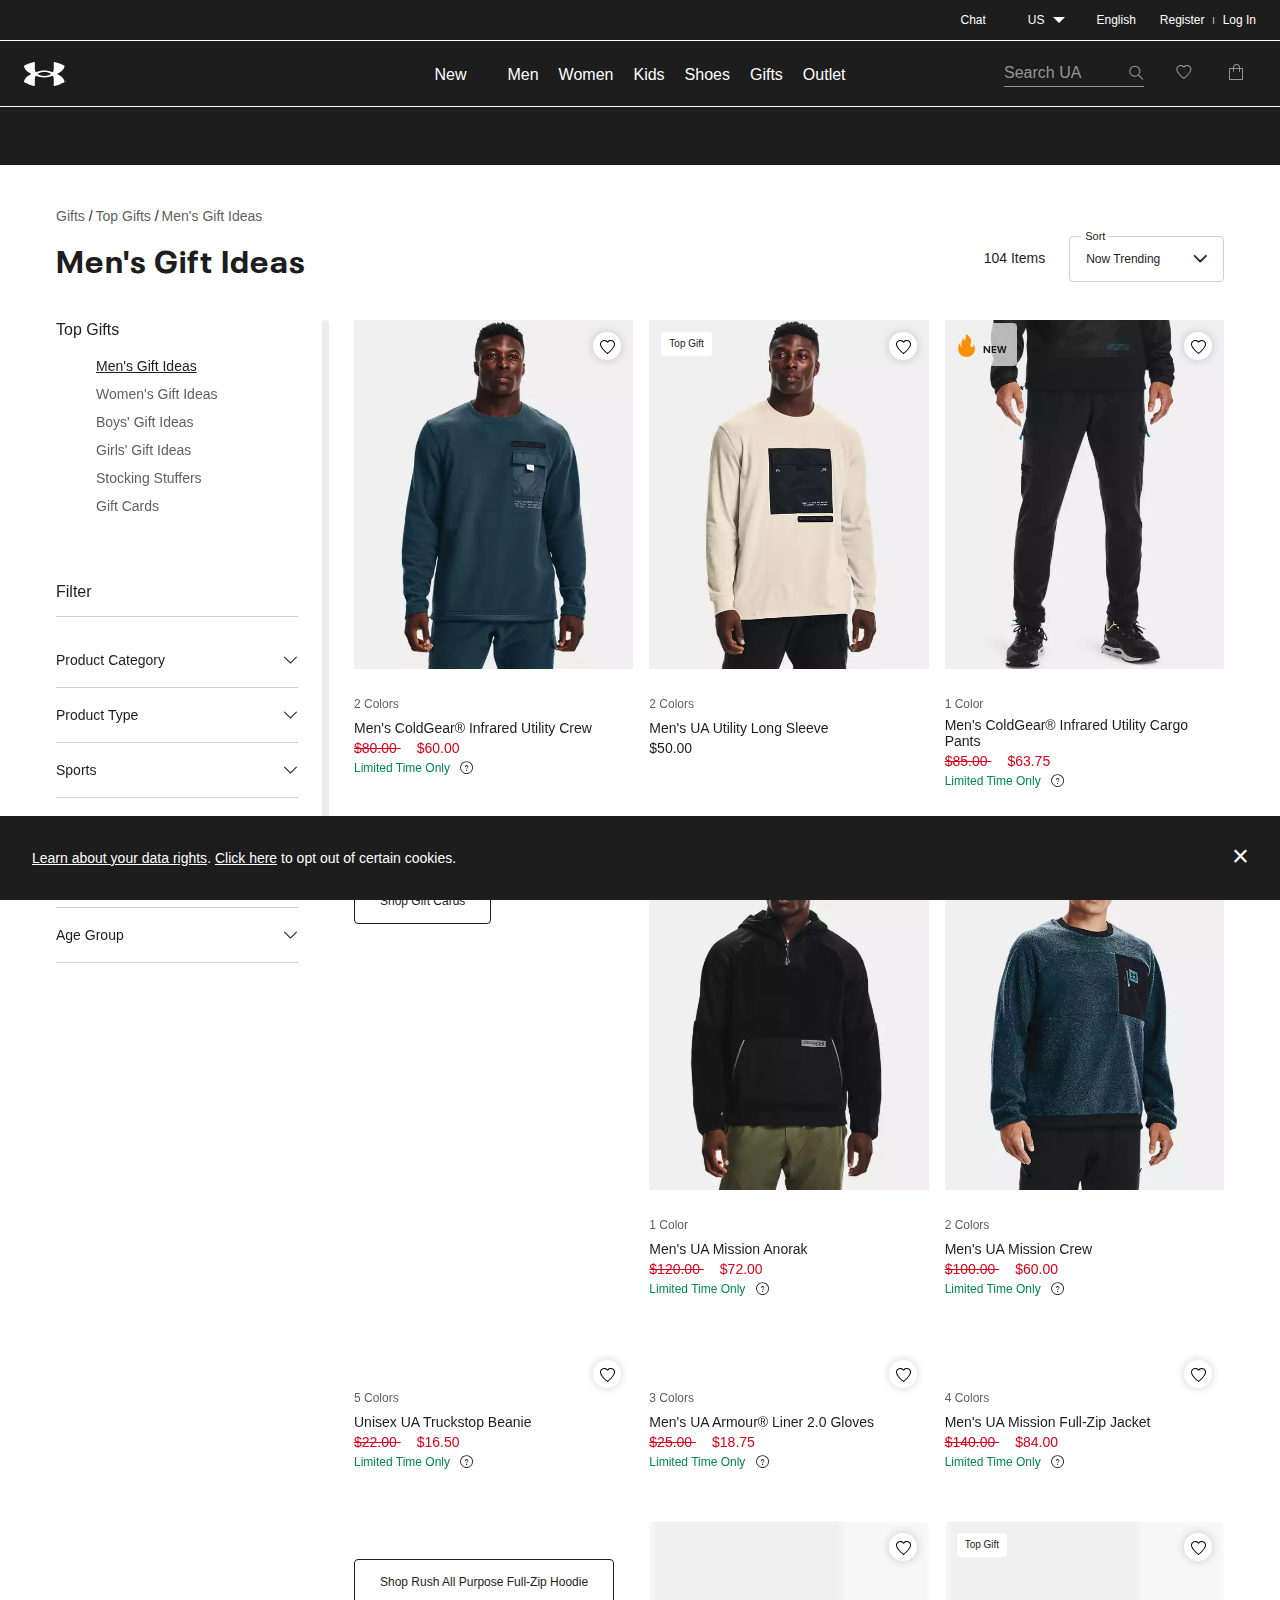
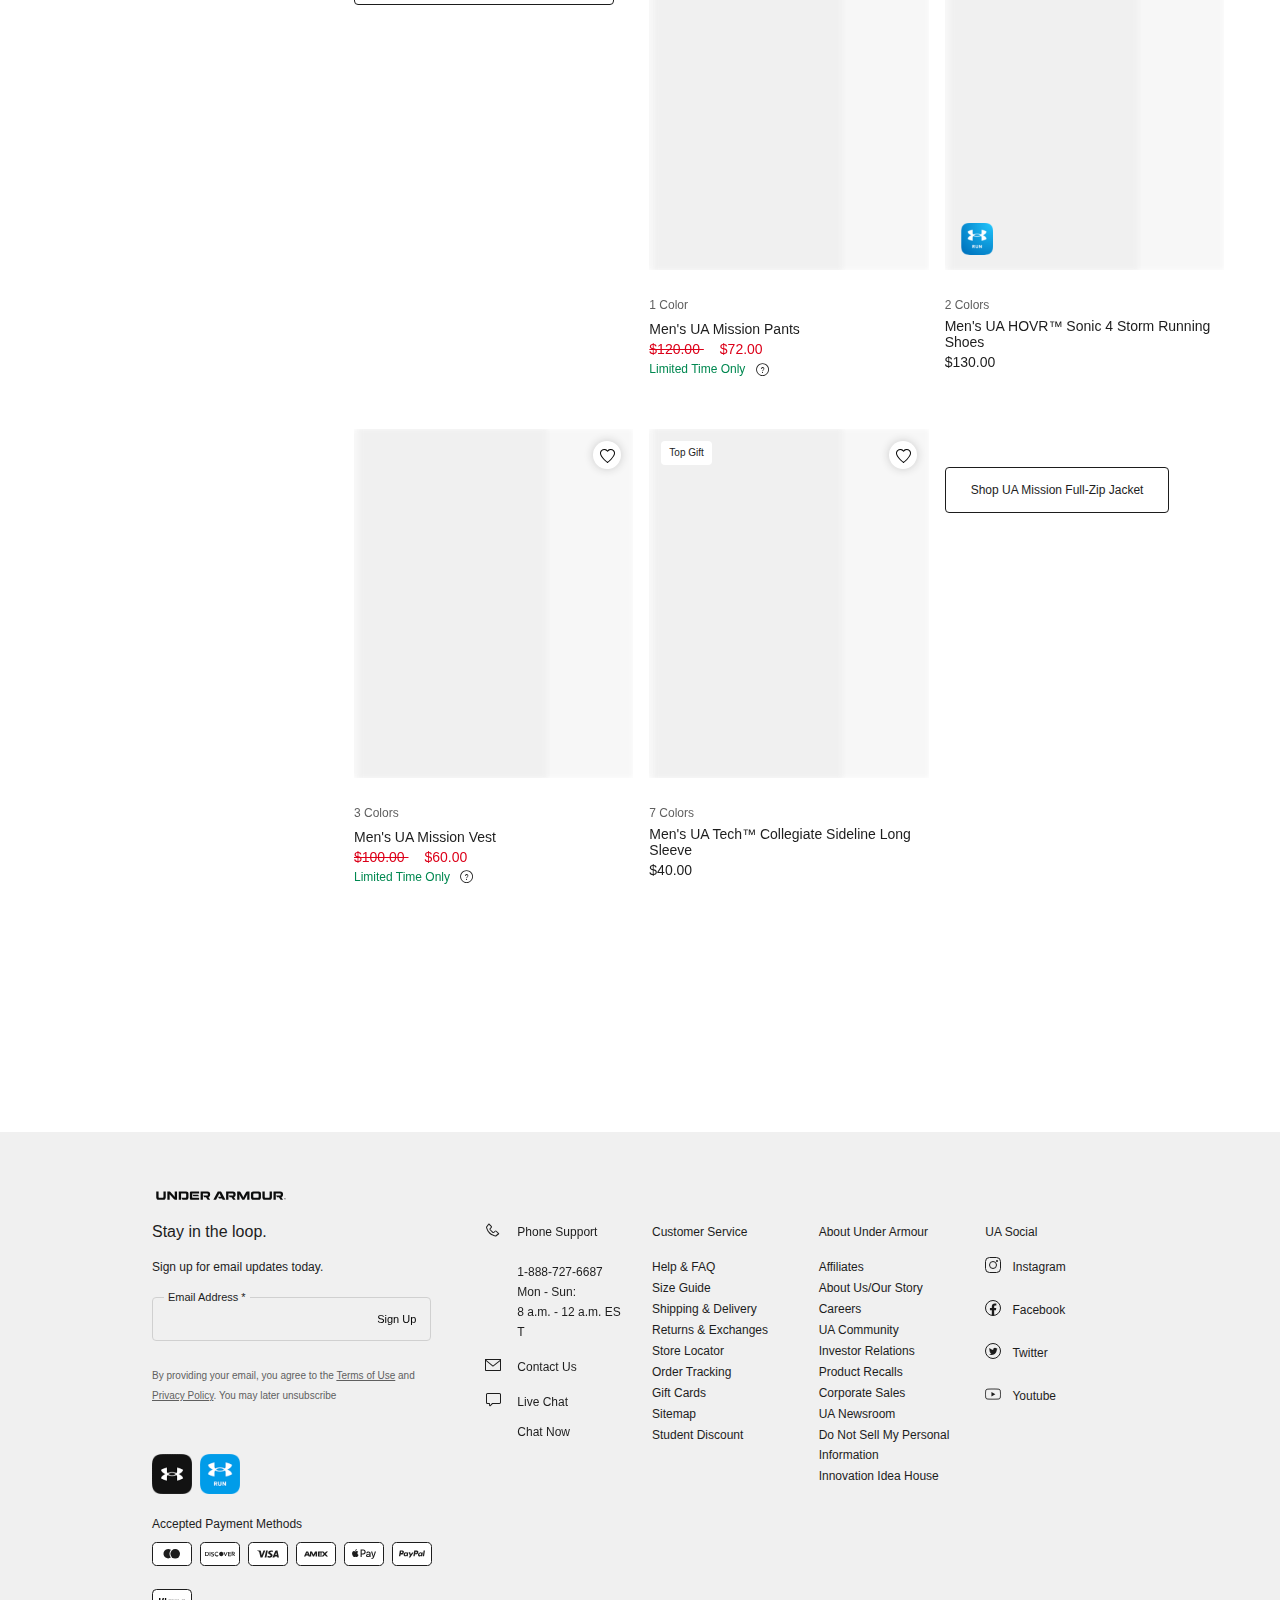
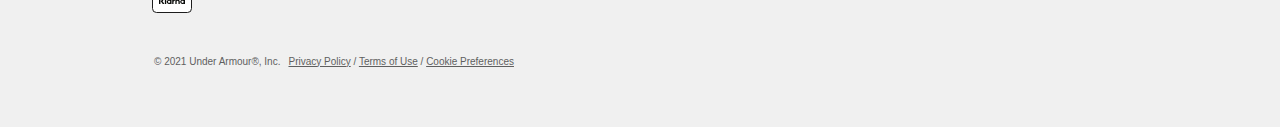
==== men.html @ 6d799713 "update with men page" ====
<!DOCTYPE html>
<!-- saved from url=(0051)https://www.underarmour.com/en-us/c/mens/top-gifts/ -->
<html lang="en" class="desktop landscape"><head><meta http-equiv="Content-Type" content="text/html; charset=UTF-8"><link rel="stylesheet" type="text/css" href="./Men&#39;s Gift Ideas _ Under Armour_files/contextChooser_bar.css"><style type="text/css">.truste_cursor_pointer {cursor: pointer;}.truste_border_none {border: none;}</style>
<link rel="canonical" href="https://www.underarmour.com/en-us/c/mens/top-gifts/">

<meta http-equiv="x-ua-compatible" content="ie=edge">
<meta name="viewport" content="width=device-width, initial-scale=1.0, minimum-scale=1, maximum-scale=1, user-scalable=no">
<title>Men's Gift Ideas | Under Armour</title>
<meta name="description" content="Shop Men&#39;s Gift Ideas on the Under Armour official website. Find Men&#39;s Gift Ideas built to make you better — FREE shipping available in the USA.">
<meta name="keywords" content="Under Armour">
<meta name="format-detection" content="telephone=no">
<meta property="fb:app-id" content="194992081310">
<meta name="ua:analytics:pagePath" content="c/mens/top-gifts">
<meta property="og:type" content="website">
<meta property="og:site_name" content="Under Armour">
<meta property="og:title" content="Men&#39;s Gift Ideas">
<meta name="branch:deeplink:url" content="https://www.underarmour.com/en-us/c/mens/top-gifts/">
<meta property="og:url" content="https://www.underarmour.com/en-us/c/mens/top-gifts/">
<meta property="og:description" content="Shop Men&#39;s Gift Ideas on the Under Armour official website. Find Men&#39;s Gift Ideas built to make you better — FREE shipping available in the USA.">
<link rel="icon" type="image/png" sizes="16x16" href="https://www.underarmour.com/on/demandware.static/Sites-US-Site/-/default/dw4698c689/images/favicons/favicon-16x16.png">
<link rel="icon" type="image/png" sizes="32x32" href="https://www.underarmour.com/on/demandware.static/Sites-US-Site/-/default/dwe0b25761/images/favicons/favicon-32x32.png">
<link rel="icon" type="image/png" sizes="48x48" href="https://www.underarmour.com/on/demandware.static/Sites-US-Site/-/default/dw59ce0129/images/favicons/favicon-48x48.png">
<link rel="icon" type="image/png" sizes="96x96" href="https://www.underarmour.com/on/demandware.static/Sites-US-Site/-/default/dw2d4ba5c6/images/favicons/favicon-96x96.png">
<link rel="icon" type="image/png" sizes="128x128" href="https://www.underarmour.com/on/demandware.static/Sites-US-Site/-/default/dwb90e3fbc/images/favicons/favicon-128.png">
<link rel="icon" type="image/png" sizes="196x196" href="https://www.underarmour.com/on/demandware.static/Sites-US-Site/-/default/dw2717b3ec/images/favicons/favicon-196x196.png">

<link rel="icon" sizes="192x192" href="https://www.underarmour.com/on/demandware.static/Sites-US-Site/-/en_US/v1640178724044/images/favicons/favicon-192x192.png">
<link rel="apple-touch-icon-precomposed" sizes="180x180" href="https://www.underarmour.com/on/demandware.static/Sites-US-Site/-/default/dw45f0656f/images/favicons//apple-touch-icon-180x180-precomposed.png">
<link rel="apple-touch-icon" sizes="180x180" href="https://www.underarmour.com/on/demandware.static/Sites-US-Site/-/default/dw587d3a90/images/favicons//apple-touch-icon-180x180.png">
<link rel="apple-touch-icon-precomposed" sizes="152x152" href="https://www.underarmour.com/on/demandware.static/Sites-US-Site/-/default/dwfb53d947/images/favicons//apple-touch-icon-152x152-precomposed.png">
<link rel="apple-touch-icon" sizes="152x152" href="https://www.underarmour.com/on/demandware.static/Sites-US-Site/-/default/dw747a0200/images/favicons//apple-touch-icon-152x152.png">
<link rel="apple-touch-icon-precomposed" sizes="144x144" href="https://www.underarmour.com/on/demandware.static/Sites-US-Site/-/default/dw742f76dc/images/favicons//apple-touch-icon-144x144-precomposed.png">
<link rel="apple-touch-icon" sizes="144x144" href="https://www.underarmour.com/on/demandware.static/Sites-US-Site/-/default/dw086adbdd/images/favicons//apple-touch-icon-144x144.png">
<link rel="apple-touch-icon-precomposed" sizes="120x120" href="https://www.underarmour.com/on/demandware.static/Sites-US-Site/-/default/dwe8e1d789/images/favicons//apple-touch-icon-120x120-precomposed.png">
<link rel="apple-touch-icon" sizes="120x120" href="https://www.underarmour.com/on/demandware.static/Sites-US-Site/-/default/dw32459d64/images/favicons//apple-touch-icon-120x120.png">
<link rel="apple-touch-icon-precomposed" sizes="114x114" href="https://www.underarmour.com/on/demandware.static/Sites-US-Site/-/default/dw0f02f98f/images/favicons//apple-touch-icon-114x114-precomposed.png">
<link rel="apple-touch-icon" sizes="114x114" href="https://www.underarmour.com/on/demandware.static/Sites-US-Site/-/default/dw30497abb/images/favicons//apple-touch-icon-114x114.png">
<link rel="apple-touch-icon-precomposed" sizes="76x76" href="https://www.underarmour.com/on/demandware.static/Sites-US-Site/-/default/dw88b87e0c/images/favicons//apple-touch-icon-76x76-precomposed.png">
<link rel="apple-touch-icon" sizes="76x76" href="https://www.underarmour.com/on/demandware.static/Sites-US-Site/-/default/dw28cb232a/images/favicons//apple-touch-icon-76x76.png">
<link rel="apple-touch-icon-precomposed" sizes="72x72" href="https://www.underarmour.com/on/demandware.static/Sites-US-Site/-/default/dwbc250b04/images/favicons//apple-touch-icon-72x72-precomposed.png">
<link rel="apple-touch-icon" sizes="72x72" href="https://www.underarmour.com/on/demandware.static/Sites-US-Site/-/default/dw5ca8fdfe/images/favicons//apple-touch-icon-72x72.png">
<link rel="apple-touch-icon" sizes="60x60" href="https://www.underarmour.com/on/demandware.static/Sites-US-Site/-/default/dwdb331d98/images/favicons//apple-touch-icon-60x60.png">
<link rel="apple-touch-icon" sizes="57x57" href="https://www.underarmour.com/on/demandware.static/Sites-US-Site/-/default/dw6e80b38b/images/favicons//apple-touch-icon-57x57.png">
<link rel="apple-touch-icon-precomposed" href="https://www.underarmour.com/on/demandware.static/Sites-US-Site/-/default/dwcce8610a/images/favicons//apple-touch-icon-precomposed.png">
<link rel="apple-touch-icon" href="https://www.underarmour.com/on/demandware.static/Sites-US-Site/-/default/dwc97adde1/images/favicons//apple-touch-icon.png">
<link rel="mask-icon" href="https://www.underarmour.com/on/demandware.static/Sites-US-Site/-/default/dw83e416b5/images/favicons/favicon-16x16.svg" color="#000">
<link rel="stylesheet" href="./Men&#39;s Gift Ideas _ Under Armour_files/fonts.css">
<link rel="stylesheet" href="./Men&#39;s Gift Ideas _ Under Armour_files/normalize.css">
<link rel="stylesheet" href="./Men&#39;s Gift Ideas _ Under Armour_files/style.css">
<iframe src="javascript:void(0)" title="" style="width: 0px; height: 0px; border: 0px; display: none;" src="./Men&#39;s Gift Ideas _ Under Armour_files/saved_resource.html"></iframe><script async="" src="./Men&#39;s Gift Ideas _ Under Armour_files/clarity.js"></script><script type="text/javascript" async="" src="./Men&#39;s Gift Ideas _ Under Armour_files/config.js"></script><script async="" src="./Men&#39;s Gift Ideas _ Under Armour_files/6ox2gnxlpt"></script><script type="text/javascript" async="" src="./Men&#39;s Gift Ideas _ Under Armour_files/analytics.js"></script><script type="text/javascript" async="" src="./Men&#39;s Gift Ideas _ Under Armour_files/f(2).txt"></script><script type="text/javascript" async="" src="./Men&#39;s Gift Ideas _ Under Armour_files/f(2).txt"></script><script type="text/javascript" async="" src="./Men&#39;s Gift Ideas _ Under Armour_files/js"></script><script type="text/javascript" async="" src="./Men&#39;s Gift Ideas _ Under Armour_files/js(1)"></script><script async="" src="./Men&#39;s Gift Ideas _ Under Armour_files/main.6ae4a9fc.js"></script><script type="text/javascript" async="" src="./Men&#39;s Gift Ideas _ Under Armour_files/events.js"></script><script type="text/javascript" async="" charset="utf-8" id="utag_96" src="./Men&#39;s Gift Ideas _ Under Armour_files/dpm_pixel_min.js"></script><script async="" src="./Men&#39;s Gift Ideas _ Under Armour_files/branch-latest.min.js"></script><script type="text/javascript" async="" src="./Men&#39;s Gift Ideas _ Under Armour_files/1.js"></script><script type="text/javascript" async="" charset="utf-8" id="utag_55" src="./Men&#39;s Gift Ideas _ Under Armour_files/15431.js"></script><script type="text/javascript" async="" charset="utf-8" id="utag_84" src="./Men&#39;s Gift Ideas _ Under Armour_files/quantum-ua.js"></script><script type="text/javascript" async="" src="./Men&#39;s Gift Ideas _ Under Armour_files/underarmour.js"></script><script type="text/javascript" async="" charset="utf-8" id="utag_58" src="./Men&#39;s Gift Ideas _ Under Armour_files/collect.js"></script><script type="text/javascript" async="" charset="utf-8" id="utag_35" src="./Men&#39;s Gift Ideas _ Under Armour_files/collect(1).js"></script><script type="text/javascript" async="" charset="utf-8" id="utag_34" src="./Men&#39;s Gift Ideas _ Under Armour_files/events(1).js"></script><script type="text/javascript" async="" charset="utf-8" id="utag_29" src="./Men&#39;s Gift Ideas _ Under Armour_files/core.js"></script><script type="text/javascript" async="" charset="utf-8" id="utag_27" src="./Men&#39;s Gift Ideas _ Under Armour_files/sambaTag.js"></script><script type="text/javascript" async="" charset="utf-8" id="utag_26" src="./Men&#39;s Gift Ideas _ Under Armour_files/scevent.min.js"></script><script async="" src="./Men&#39;s Gift Ideas _ Under Armour_files/uwt.js"></script><script type="text/javascript" async="" charset="utf-8" id="utag_20" src="./Men&#39;s Gift Ideas _ Under Armour_files/ytc.js"></script><script type="text/javascript" async="" charset="utf-8" id="utag_15" src="./Men&#39;s Gift Ideas _ Under Armour_files/bat.js"></script><script src="./Men&#39;s Gift Ideas _ Under Armour_files/687113298007767" async=""></script><script src="./Men&#39;s Gift Ideas _ Under Armour_files/identity.js" async=""></script><script type="text/javascript" async="" charset="utf-8" id="utag_65" src="./Men&#39;s Gift Ideas _ Under Armour_files/fbevents.js"></script><script type="text/javascript" async="" charset="utf-8" id="utag_63" src="./Men&#39;s Gift Ideas _ Under Armour_files/js(2)"></script><script async="" src="./Men&#39;s Gift Ideas _ Under Armour_files/events(1).js"></script><script src="./Men&#39;s Gift Ideas _ Under Armour_files/utag.js" type="text/javascript" async=""></script><script type="text/javascript" async="" defer="" src="./Men&#39;s Gift Ideas _ Under Armour_files/vsapi.js"></script><script type="text/javascript" async="" defer="" src="./Men&#39;s Gift Ideas _ Under Armour_files/vsopts.js"></script><script async="" src="./Men&#39;s Gift Ideas _ Under Armour_files/bfx.js"></script><script src="./Men&#39;s Gift Ideas _ Under Armour_files/site.min.js"></script><script type="text/javascript" async="" src="./Men&#39;s Gift Ideas _ Under Armour_files/evergage.min.js"></script><script async="" src="./Men&#39;s Gift Ideas _ Under Armour_files/PXFP-Handle"></script><script type="text/javascript">
	(function(){
		window._pxAppId = 'PX6A5i7vR2';
		// Custom parameters
		// window._pxParam1 = "<param1>";
		var p = document.getElementsByTagName('script')[0],
			s = document.createElement('script');
        var pxScriptUrl = 'https://www.underarmour.com/on/demandware.store/Sites-US-Site/en_US/PXFP-Handle';
        var srcUrl = new URL(pxScriptUrl);
        srcUrl.searchParams.append('src', window._pxAppId.substring(2) + '/init.js');
		s.async = 1;
        s.src = srcUrl;
		p.parentNode.insertBefore(s,p);
	}());
</script>
<script>
(function () {
    window.uaDatalayer = { action: function(){}, applyPageData: function(){}, clearPageData: function(){}, logging: function(){}, getPageData: function(){}, applyNextPageData: function(){} };
})();
</script>
<script src="./Men&#39;s Gift Ideas _ Under Armour_files/utag.sync.js"></script>
</head><body class="l-body" style="overflow: auto;">
    <div id="bfx-cc-wrapper" class="bfx-cc-position-right bfx-cc-position-top">
      
      <div class="bfx-cc-collapsed" style="height: 25px;">
        <div class="bfx-cc-menu">
          <span class="bfx-cc-flag">
            <img src="./Men&#39;s Gift Ideas _ Under Armour_files/US.gif" alt="United States">
          </span>
          <span class="bfx-cc-country-name">
            <a id="bfx-cc-flag-link" href="javascript:void(0)" aria-label="Currently shipping to United States. Click here to change shipping location. Show more content.">United States</a>
          </span>
        </div>
      </div>

      <div class="bfx-cc-expanded" style="display: none;">
        <div class="bfx-cc-content">
          <div class="bfx-cc-logo-wrapper">
            
          </div>
          <form name="bfx-cc-form" id="bfx-cc-form">
            <h2 class="bfx-cc-text">
              We now ship to your location with <a href="http://www.borderfree.com/" rel="noopener" target="_blank">Borderfree</a>.
            </h2>
            <div class="bfx-cc-select-wrapper">
              <label for="bfx-cc-countries-select" id="bfx-cc-countries-label" class="bfx-cc-label">I'm shipping to:</label>
              <select class="bfx-cc-countries" id="bfx-cc-countries-select" name="bfx-cc-countries">
                <option value="AF"> Afghanistan</option><option value="AL"> Albania</option><option value="DZ"> Algeria</option><option value="AD"> Andorra</option><option value="AO"> Angola</option><option value="AI"> Anguilla</option><option value="AG"> Antigua and Barbuda</option><option value="AM"> Armenia</option><option value="AW"> Aruba</option><option value="AZ"> Azerbaijan</option><option value="BS"> Bahamas</option><option value="BD"> Bangladesh</option><option value="BB"> Barbados</option><option value="BY"> Belarus</option><option value="BZ"> Belize</option><option value="BJ"> Benin</option><option value="BM"> Bermuda</option><option value="BT"> Bhutan</option><option value="BO"> Bolivia</option><option value="BA"> Bosnia and Herzegovina</option><option value="BW"> Botswana</option><option value="BN"> Brunei Darussalam</option><option value="BG"> Bulgaria</option><option value="BF"> Burkina Faso</option><option value="BI"> Burundi</option><option value="KH"> Cambodia</option><option value="CM"> Cameroon</option><option value="CA"> Canada</option><option value="CV"> Cape Verde</option><option value="CF"> Central African Republic</option><option value="TD"> Chad</option><option value="CX"> Christmas Island</option><option value="CC"> Cocos (Keeling) Islands</option><option value="CO"> Colombia</option><option value="KM"> Comoros</option><option value="CD"> Congo, Democratic Republic of the</option><option value="CG"> Congo, Republic of the</option><option value="CK"> Cook Islands</option><option value="CR"> Costa Rica</option><option value="HR"> Croatia</option><option value="CY"> Cyprus</option><option value="CI"> Côte d'Ivoire</option><option value="DJ"> Djibouti</option><option value="DM"> Dominica</option><option value="DO"> Dominican Republic</option><option value="EC"> Ecuador</option><option value="EG"> Egypt</option><option value="SV"> El Salvador</option><option value="GQ"> Equatorial Guinea</option><option value="ER"> Eritrea</option><option value="EE"> Estonia</option><option value="ET"> Ethiopia</option><option value="FK"> Falkland Islands (Malvinas)</option><option value="FO"> Faroe Islands</option><option value="FJ"> Fiji</option><option value="FI"> Finland</option><option value="GF"> French Guiana</option><option value="PF"> French Polynesia</option><option value="GA"> Gabon</option><option value="GM"> Gambia</option><option value="GE"> Georgia</option><option value="GH"> Ghana</option><option value="GI"> Gibraltar</option><option value="GR"> Greece</option><option value="GL"> Greenland</option><option value="GD"> Grenada</option><option value="GP"> Guadeloupe</option><option value="GT"> Guatemala</option><option value="GG"> Guernsey</option><option value="GN"> Guinea</option><option value="GY"> Guyana</option><option value="HT"> Haiti</option><option value="VA"> Holy See (Vatican City State)</option><option value="HN"> Honduras</option><option value="HU"> Hungary</option><option value="IS"> Iceland</option><option value="IM"> Isle of Man</option><option value="IL"> Israel</option><option value="JM"> Jamaica</option><option value="JE"> Jersey</option><option value="JO"> Jordan</option><option value="KZ"> Kazakhstan</option><option value="KE"> Kenya</option><option value="KI"> Kiribati</option><option value="KG"> Kyrgyzstan</option><option value="LA"> Lao People's Democratic Republic</option><option value="LV"> Latvia</option><option value="LB"> Lebanon</option><option value="LS"> Lesotho</option><option value="LR"> Liberia</option><option value="LY"> Libya</option><option value="LI"> Liechtenstein</option><option value="LT"> Lithuania</option><option value="LU"> Luxembourg</option><option value="MO"> Macao</option><option value="MG"> Madagascar</option><option value="MW"> Malawi</option><option value="MV"> Maldives</option><option value="ML"> Mali</option><option value="MT"> Malta</option><option value="MH"> Marshall Islands</option><option value="MQ"> Martinique</option><option value="MR"> Mauritania</option><option value="MU"> Mauritius</option><option value="MX"> Mexico</option><option value="FM"> Micronesia, Federated States of</option><option value="MD"> Moldova, Republic of</option><option value="MC"> Monaco</option><option value="MN"> Mongolia</option><option value="ME"> Montenegro</option><option value="MS"> Montserrat</option><option value="MA"> Morocco</option><option value="MZ"> Mozambique</option><option value="NA"> Namibia</option><option value="NR"> Nauru</option><option value="NP"> Nepal</option><option value="NC"> New Caledonia</option><option value="NI"> Nicaragua</option><option value="NE"> Niger</option><option value="NG"> Nigeria</option><option value="NU"> Niue</option><option value="MK"> North Macedonia, Republic of</option><option value="NO"> Norway</option><option value="OM"> Oman</option><option value="PK"> Pakistan</option><option value="PW"> Palau</option><option value="PA"> Panama</option><option value="PG"> Papua New Guinea</option><option value="PY"> Paraguay</option><option value="PE"> Peru</option><option value="QA"> Qatar</option><option value="RO"> Romania</option><option value="RU"> Russian Federation</option><option value="RW"> Rwanda</option><option value="RE"> Réunion</option><option value="BL"> Saint Barthélemy</option><option value="KN"> Saint Kitts and Nevis</option><option value="LC"> Saint Lucia</option><option value="PM"> Saint Pierre and Miquelon</option><option value="VC"> Saint Vincent and the Grenadines</option><option value="WS"> Samoa</option><option value="SM"> San Marino</option><option value="ST"> Sao Tome and Principe</option><option value="SN"> Senegal</option><option value="RS"> Serbia</option><option value="SC"> Seychelles</option><option value="SL"> Sierra Leone</option><option value="SX"> Sint Maarten (Dutch part)</option><option value="SI"> Slovenia</option><option value="SB"> Solomon Islands</option><option value="SO"> Somalia</option><option value="LK"> Sri Lanka</option><option value="SR"> Suriname</option><option value="SZ"> Swaziland</option><option value="CH"> Switzerland</option><option value="TJ"> Tajikistan</option><option value="TZ"> Tanzania, United Republic of</option><option value="TL"> Timor-Leste</option><option value="TG"> Togo</option><option value="TO"> Tonga</option><option value="TT"> Trinidad and Tobago</option><option value="TN"> Tunisia</option><option value="TC"> Turks and Caicos Islands</option><option value="TV"> Tuvalu</option><option value="UG"> Uganda</option><option value="UA"> Ukraine</option><option value="GB"> United Kingdom</option><option value="US" selected=""> United States</option><option value="UY"> Uruguay</option><option value="UZ"> Uzbekistan</option><option value="VU"> Vanuatu</option><option value="VN"> Vietnam</option><option value="WF"> Wallis and Futuna</option><option value="YE"> Yemen</option><option value="ZM"> Zambia</option><option value="ZW"> Zimbabwe</option>
              </select>
            </div>
            <div class="bfx-cc-select-wrapper">
              <label for="bfx-cc-currencies-select" id="bfx-cc-currencies-label" class="bfx-cc-label">I'd like to see prices in:</label>
              <select class="bfx-cc-currencies" id="bfx-cc-currencies-select" name="bfx-cc-currencies" disabled="disabled">
                <option value="ARS"> Argentine Peso</option><option value="AUD"> Australian Dollar</option><option value="BSD"> Bahamian Dollar</option><option value="BHD"> Bahraini Dinar</option><option value="PAB"> Balboa</option><option value="BBD"> Barbados Dollar</option><option value="BZD"> Belize Dollar</option><option value="BOB"> Boliviano</option><option value="BAM"> Bosnian Convertible Mark</option><option value="BRL"> Brazilian Real</option><option value="GBP"> British Pound</option><option value="BGN"> Bulgarian Lev</option><option value="XOF"> CFA Franc BCEAO</option><option value="XAF"> CFA Franc BEAC</option><option value="CAD"> Canadian Dollar</option><option value="KYD"> Cayman Islands Dollar</option><option value="CLP"> Chilean Peso</option><option value="COP"> Colombian Peso</option><option value="NIO"> Cordoba Oro</option><option value="CRC"> Costa Rican Colon</option><option value="HRK"> Croatian Kuna</option><option value="CZK"> Czech Koruna</option><option value="DKK"> Danish Krone</option><option value="DOP"> Dominican Peso</option><option value="EGP"> Egyptian Pound</option><option value="EUR"> Euro</option><option value="PYG"> Guarani</option><option value="HKD"> Hong Kong Dollar</option><option value="HUF"> Hungarian Forint</option><option value="INR"> Indian Rupee</option><option value="IDR"> Indonesian Rupiah</option><option value="ILS"> Israeli Shekel</option><option value="JMD"> Jamaican Dollar</option><option value="JPY"> Japanese Yen</option><option value="JOD"> Jordanian Dinar</option><option value="KRW"> Korean Won</option><option value="KWD"> Kuwaiti Dinar</option><option value="HNL"> Lempira</option><option value="SZL"> Lilangeni</option><option value="MYR"> Malayan Ringgit</option><option value="MXN"> Mexican Peso</option><option value="MAD"> Moroccan Dirham</option><option value="NAD"> Namibia Dollar</option><option value="NPR"> Nepalese Rupee</option><option value="ANG"> Netherlands Antillan Guilder</option><option value="RON"> New Romanian Leu</option><option value="NZD"> New Zealand Dollar</option><option value="NOK"> Norwegian Krone</option><option value="OMR"> Omani Rial</option><option value="PKR"> Pakistan Rupee</option><option value="PEN"> Peruvian Nuevo Sol</option><option value="PHP"> Philippine Peso</option><option value="PLN"> Polish Zloty</option><option value="QAR"> Qatari Riyal</option><option value="GTQ"> Quetzal</option><option value="KHR"> Riel</option><option value="MVR"> Rufiyaa</option><option value="RUB"> Russian Ruble</option><option value="SAR"> Saudi Riyal</option><option value="SGD"> Singapore Dollar</option><option value="ZAR"> South African Rand</option><option value="LKR"> Sri Lanka Rupee</option><option value="SEK"> Swedish Krona</option><option value="CHF"> Swiss Franc</option><option value="TWD"> Taiwan Dollar</option><option value="BDT"> Taka</option><option value="KZT"> Tenge</option><option value="THB"> Thai Baht</option><option value="TRY"> Turkish Lira</option><option value="USD" selected=""> US Dollar</option><option value="UAH"> Ukraine Hryvnia</option><option value="AED"> United Arab Emirates Dirham</option><option value="UYU"> Uruguay New Peso</option><option value="CNY"> Yuan Renminbi</option>
              </select>
            </div>
            <input type="button" id="bfx-cc-btn" class="noLink" value="OK">
            
          </form>
        </div>
      </div>
    </div>
  <input type="hidden" value="&quot;(&lt;body)|(&lt;iframe)|(\\.js$)|(javascript)|(&lt;script&gt;)|(&lt;\/script&gt;)|(&lt;script\/&gt;)|(&lt;script)|(script&gt;)|(script\/&gt;)|(cookie)|(&lt;img)|(vbscript)|(msgbox)|(alert())|&lt;.*?&gt;\\gmi|\\(.*?\\) ?\\gmi|(&lt;)|(&gt;)\\gmi&quot;" name="xssRegex" message="Please match the requested format.">
<link href="./Men&#39;s Gift Ideas _ Under Armour_files/ua-4672-90.css" rel="stylesheet"><link href="./Men&#39;s Gift Ideas _ Under Armour_files/Homepage%20Lander-965864-2.css" rel="stylesheet"><link href="./Men&#39;s Gift Ideas _ Under Armour_files/moduleTweaks-348110-96.css" rel="stylesheet">
<meta name="coremedia_content_id" content="4822">
<script type="text/javascript">//<!--
/* <![CDATA[ (head-active_data.js) */
var dw = (window.dw || {});
dw.ac = {
    _analytics: null,
    _events: [],
    _category: "",
    _searchData: "",
    _anact: "",
    _anact_nohit_tag: "",
    _analytics_enabled: "true",
    _timeZone: "US/Eastern",
    _capture: function(configs) {
        if (Object.prototype.toString.call(configs) === "[object Array]") {
            configs.forEach(captureObject);
            return;
        }
        dw.ac._events.push(configs);
    },
	capture: function() { 
		dw.ac._capture(arguments);
		// send to CQ as well:
		if (window.CQuotient) {
			window.CQuotient.trackEventsFromAC(arguments);
		}
	},
    EV_PRD_SEARCHHIT: "searchhit",
    EV_PRD_DETAIL: "detail",
    EV_PRD_RECOMMENDATION: "recommendation",
    EV_PRD_SETPRODUCT: "setproduct",
    applyContext: function(context) {
        if (typeof context === "object" && context.hasOwnProperty("category")) {
        	dw.ac._category = context.category;
        }
        if (typeof context === "object" && context.hasOwnProperty("searchData")) {
        	dw.ac._searchData = context.searchData;
        }
    },
    setDWAnalytics: function(analytics) {
        dw.ac._analytics = analytics;
    }
};
/* ]]> */
// -->
</script>
<script type="text/javascript">//<!--
/* <![CDATA[ (head-cquotient.js) */
var CQuotient = window.CQuotient = {};
CQuotient.clientId = 'bcvk-US';
CQuotient.realm = 'BCVK';
CQuotient.siteId = 'US';
CQuotient.instanceType = 'prd';
CQuotient.locale = 'en_US';
CQuotient.fbPixelId = '__UNKNOWN__';
CQuotient.activities = [];
CQuotient.cqcid='';
CQuotient.cquid='';
CQuotient.cqeid='';
CQuotient.cqlid='';
/* Turn this on to test against Staging Einstein */
/* CQuotient.useTest= true; */
CQuotient.initFromCookies = function () {
	var ca = document.cookie.split(';');
	for(var i=0;i < ca.length;i++) {
	  var c = ca[i];
	  while (c.charAt(0)==' ') c = c.substring(1,c.length);
	  if (c.indexOf('cqcid=') == 0) {
		CQuotient.cqcid=c.substring('cqcid='.length,c.length);
	  } else if (c.indexOf('cquid=') == 0) {
		  var value = c.substring('cquid='.length,c.length);
		  if (value) {
		  	var split_value = value.split("|", 3);
		  	if (split_value.length > 0) {
			  CQuotient.cquid=split_value[0];
		  	}
		  	if (split_value.length > 1) {
			  CQuotient.cqeid=split_value[1];
		  	}
		  	if (split_value.length > 2) {
			  CQuotient.cqlid=split_value[2];
		  	}
		  }
	  }
	}
}
CQuotient.getCQCookieId = function () {
	if(window.CQuotient.cqcid == '')
		window.CQuotient.initFromCookies();
	return window.CQuotient.cqcid;
};
CQuotient.getCQUserId = function () {
	if(window.CQuotient.cquid == '')
		window.CQuotient.initFromCookies();
	return window.CQuotient.cquid;
};
CQuotient.getCQHashedEmail = function () {
	if(window.CQuotient.cqeid == '')
		window.CQuotient.initFromCookies();
	return window.CQuotient.cqeid;
};
CQuotient.getCQHashedLogin = function () {
	if(window.CQuotient.cqlid == '')
		window.CQuotient.initFromCookies();
	return window.CQuotient.cqlid;
};
CQuotient.trackEventsFromAC = function (/* Object or Array */ events) {
try {
	if (Object.prototype.toString.call(events) === "[object Array]") {
		events.forEach(_trackASingleCQEvent);
	} else {
		CQuotient._trackASingleCQEvent(events);
	}
} catch(err) {}
};
CQuotient._trackASingleCQEvent = function ( /* Object */ event) {
	if (event && event.id) {
		if (event.type === dw.ac.EV_PRD_DETAIL) {
			CQuotient.trackViewProduct( {id:'', alt_id: event.id, type: 'raw_sku'} );
		} // not handling the other dw.ac.* events currently
	}
};
CQuotient.trackViewProduct = function(/* Object */ cqParamData){
	var cq_params = {};
	cq_params.cookieId = CQuotient.getCQCookieId();
	cq_params.userId = CQuotient.getCQUserId();
	cq_params.emailId = CQuotient.getCQHashedEmail();
	cq_params.loginId = CQuotient.getCQHashedLogin();
	cq_params.product = cqParamData.product;
	cq_params.realm = cqParamData.realm;
	cq_params.siteId = cqParamData.siteId;
	cq_params.instanceType = cqParamData.instanceType;
	cq_params.locale = CQuotient.locale;
	
	if(CQuotient.sendActivity) {
		CQuotient.sendActivity(CQuotient.clientId, 'viewProduct', cq_params);
	} else {
		CQuotient.activities.push({activityType: 'viewProduct', parameters: cq_params});
	}
};
/* ]]> */
// -->
</script>

<style type="text/css">ISAPPLEPAY{display:inline;}.dw-apple-pay-button,.dw-apple-pay-button:hover,.dw-apple-pay-button:active{background-color:black;background-image:-webkit-named-image(apple-pay-logo-white);background-position:50% 50%;background-repeat:no-repeat;background-size:75% 60%;border-radius:5px;border:1px solid black;box-sizing:border-box;margin:5px auto;min-height:30px;min-width:100px;padding:0;}
.dw-apple-pay-button:after{content:'Apple Pay';visibility:hidden;}.dw-apple-pay-button.dw-apple-pay-logo-white{background-color:white;border-color:white;background-image:-webkit-named-image(apple-pay-logo-black);color:black;}.dw-apple-pay-button.dw-apple-pay-logo-white.dw-apple-pay-border{border-color:black;}</style>


<svg xmlns="http://www.w3.org/2000/svg" xmlns:xlink="http://www.w3.org/1999/xlink" style="display:none">
<symbol id="i-instagram" viewBox="0 0 100 100" stroke="currentColor">
<circle stroke-width="6.25" fill="none" cx="50.3" cy="50.1" r="20.9"></circle>
<circle stroke-width="0" fill="currentColor" cx="76.3" cy="23.9" r="5.9"></circle>
<path stroke-width="6.25" fill="none" d="M95.2,31.3c-0.4-8.2-2.9-14.5-7.3-19S77,5.4,68.8,4.9C65.3,4.7,59.1,4.6,50,4.6 S34.8,4.7,31.3,4.9c-8.2,0.5-14.6,2.9-19,7.4s-6.9,10.8-7.4,19C4.7,34.8,4.6,41,4.6,50s0.1,15.3,0.3,18.8c0.4,8.2,2.9,14.5,7.3,19 s10.8,6.9,19,7.3c3.5,0.2,9.7,0.3,18.8,0.3s15.2-0.1,18.8-0.3c8.2-0.4,14.5-2.9,19-7.3s6.9-10.8,7.3-19c0.2-3.5,0.3-9.7,0.3-18.8 S95.4,34.8,95.2,31.3z"></path>
</symbol>
<symbol id="i-run" viewBox="0 0 100 100" fill="currentColor" stroke-width="0">
<path d="M71.4,88.6c-0.1,0-0.3-0.1-0.3-0.1C71.2,88.5,71.3,88.5,71.4,88.6"></path>
<path d="M86.7,94.5c0,0-7.2,1.1-21.3-1.4c-18.9-3.3-27-22.2-30.4-28c-5.5-9.4-12.2-10-17.9-16.9
			c-5.7-6.8-12-22.5-6.5-25.2c6.3-0.4,5.1-4.1,8.6-3.6c0.1-0.1,0.2-0.2,0.2-0.3c0.9-2.1,3.1-7,5.5-7.8c0.1,0,0.2-0.1,0.3-0.1
			c0.2,3.1,2.8,3.4,5.9,3.5c3.6,1.5-4.4,18.8-3,31.6c1.4,2.8,8.5,3.7,14,13.1c3.3,5.6,11.4,24.7,31,29.6c9.7,2.5,17.5,1.2,21.2,0.9
			c0.2,0,0.3,0,0.4,0C91.1,93.6,86.7,94.5,86.7,94.5 M95.3,78.4c-2-2.1-4.3-2.7-6.2-3.2c-0.6-0.2-1.2-0.3-1.6-0.5
			c-1.3-0.5-2.4-1-3.3-1.6c-3-2-5.4-5.1-6.7-8.9c-1.8-5.3-2.5-9.6-3.1-13.6c-0.6-3.9-1.2-7.8-2.8-12.5c-1.3-3.8-2.2-5.9-2.9-7.4
			c-0.9-2.1-1.1-2.4-1-4.9c0.1-6.4-4-7.5-5.3-7.8c-1.3-0.3-2.6,0-3.6,1c0,0-2.2,2-4.9,1.9c-0.3,0-0.6,0-0.9-0.1
			c-3.3-0.6-5.7-1.6-6.9-3c-1.2-1.7-1.5-2.8-1.6-4.7c0-0.2,0-0.3-0.1-0.5c-0.1-2.2,0.4-4.3,0.9-5.3c0.6-1.3,0.6-2.8-0.1-4.1
			c-1.2-2.1-3.5-2.4-5.5-2.4c-4.4-0.1-11.3,1.2-16.3,5.1c-0.9,0.7-1.8,1.5-2.6,2.5c-1.4,0.7-3.6,2.6-6,7.7c-1.6,0.5-2.6,1.5-3.2,2.1
			c-0.7,0.7-1.1,1.1-3.1,1.3c-0.5,0-1,0.2-1.4,0.4c-2.1,1-3.6,3.1-4.2,5.7C1.3,33,7.4,45.5,12.2,51.3c2.7,3.3,5.6,5.2,8.3,7.1
			c3.5,2.4,6.5,4.5,9.2,9.2c0.3,0.6,0.7,1.3,1.2,2.1C34.8,77,44,94.2,62.8,97.5c5.8,1,11.2,1.6,16,1.7c4.1,0.1,6.3-0.2,6.5-0.3
			c0.1,0,0.1,0,0.2,0c0.6-0.1,5.7-1.3,10-5.8c0.4-0.4,0.7-0.9,0.9-1.5c1.2-1.7,1.9-3.8,1.9-5.9C98.3,83,97.2,80.3,95.3,78.4"></path>
</symbol>
<symbol id="i-download" viewBox="0 0 100 100" fill="currentColor" stroke-width="0">
<path d="M36.4,0.7v39.4l-24.6,0.3l38.8,37.1l0,0h0l0,0l38.8-37.1l-24.6-0.3V0.7H36.4z M11.8,99.3h77.6 V86.7H11.8V99.3z"></path>
</symbol>
<symbol id="i-connect" viewBox="0 0 100 100">
<g fill="currentColor" stroke-width="0">
<polygon points="53.4,73.8 60.4,66.9 53.4,59.9 	"></polygon>
<polygon points="53.4,26.3 53.4,40.2 60.4,33.2 	"></polygon>
<path d="M48.9,0.5C27.1,0.5,12,10.8,12,50c0,39.2,15.1,49.5,36.9,49.5c21.8,0,36.9-10.3,36.9-49.5
              C85.8,10.8,70.7,0.5,48.9,0.5z M71.7,66.9L45.4,92.8V59.5L31.7,73.2L26,67.5L43.5,50L26,32.6l5.7-5.7l13.7,13.7V7.2l26.4,25.9
              L54.8,50L71.7,66.9z"></path>
<path d="M84.4,6.9c-0.2-0.4-0.5-0.7-0.6-0.8c1-0.1,1.6-0.7,1.6-1.7c0-0.9-0.6-1.5-2-1.5h-1.8v5.9h1V6.2h0.1l1.7,2.6
		h1.3L84.4,6.9z M82.6,5.5V3.7h0.7c0.8,0,1,0.2,1,0.8c0,0.5-0.3,1-1.3,1H82.6z"></path>
</g>
<circle stroke="currentColor" stroke-width="1.2" fill="transparent" cx="83.3" cy="5.9" r="4.9"></circle>
</symbol>
<symbol id="i-shop" viewBox="0 0 100 100" stroke="currentColor" fill="none" stroke-width="6.2119" stroke-miterlimit="10">
<path class="st0" d="M51.5,40.6C59.1,39.8,65,33.5,65,25.7c0-8.3-6.7-15-15-15s-15,6.7-15,15c0,1.3,0.1,4.5,0.1,4.5"></path>
<path class="st0" d="M37.8,55.2L6.5,84.1c0,0-1.7,9,7.8,9c7,0,35.7,0,35.7,0s28.7,0,35.7,0c9.3,0,7.8-9,7.8-9L51.9,40.6h-2.7"></path>
</symbol>
<symbol id="upf" viewBox="0 0 100 100" stroke="currentColor" fill="none" stroke-width="6.25" stroke-linejoin="round" stroke-linecap="round">
<path d="M9,62.2H91"></path>
<path d="M50,21.4v11.4 M21.1,33.3l8,8 M78.9,33.3l-8,8"></path>
<path d="M77.9,62.2c0-15.4-12.5-28-27.9-28c-15.5,0-27.9,12.5-27.9,28"></path>
<path d="M30.9,16.2L38.7,35 M4,43.1l18.8,7.8 M96,43.1l-18.8,7.8 M69.1,16.2L61.3,35"></path>
</symbol>
<symbol id="i-upf30" viewBox="0 0 100 100" fill="currentColor" stroke-width="0">
<use xlink:href="#upf"></use>
<path d="M48.3,86.5c0,0.9-0.1,1.6-0.4,2.3c-0.9,2.1-3,3.1-6.3,3.1c-1.6,0-2.9-0.3-4-0.8c-1.1-0.5-1.9-1.3-2.3-2.3
      c-0.4-1-0.7-2.3-0.7-3.8h3.5c0,1,0.1,1.7,0.4,2.3c0.5,1,1.4,1.6,2.9,1.6c0.7,0,1.3-0.1,1.8-0.4c0.5-0.2,0.8-0.6,1.1-1.1
      c0.2-0.3,0.2-0.8,0.2-1.3c0-0.4-0.1-0.9-0.3-1.2c-0.2-0.5-0.7-0.9-1.2-1.1c-0.6-0.2-1.3-0.3-2.2-0.3h-0.7v-2.6h0.7
      c1.7,0,2.8-0.5,3.2-1.4c0.1-0.1,0.1-0.3,0.1-0.4c0-0.1,0-0.3,0-0.5c0-0.4-0.1-0.8-0.2-1.1c-0.4-0.9-1.3-1.3-2.6-1.3
      c-1.4,0-2.3,0.5-2.8,1.4c-0.2,0.4-0.3,0.9-0.3,1.4h-3.4c0-1,0.2-1.9,0.5-2.6c0.5-1,1.2-1.8,2.3-2.3c1.1-0.5,2.4-0.8,3.9-0.8
      s2.7,0.3,3.7,0.8s1.7,1.2,2.1,2.1c0.3,0.6,0.4,1.3,0.4,2c0,0.6-0.1,1.2-0.3,1.7c-0.4,1.1-1.3,1.8-2.7,2.2c1.5,0.4,2.6,1.1,3.1,2.3
      C48.1,85,48.3,85.7,48.3,86.5z"></path>
<path d="M53.5,90.9c-1.1-0.7-1.9-1.6-2.5-2.9c-0.6-1.5-0.9-3.2-0.9-5.3c0-2.1,0.3-3.9,0.9-5.3
      c0.6-1.3,1.4-2.2,2.5-2.9c1.1-0.7,2.4-1,4-1c1.6,0,2.9,0.3,4,1c1.1,0.7,1.9,1.6,2.5,2.9c0.6,1.5,0.9,3.2,0.9,5.3
      c0,2.1-0.3,3.9-0.9,5.3c-0.6,1.3-1.4,2.2-2.5,2.9c-1.1,0.7-2.4,1-4,1C55.9,91.9,54.6,91.5,53.5,90.9z M59.5,88.2
      c0.5-0.3,0.9-0.8,1.2-1.4c0.2-0.4,0.3-1,0.4-1.6c0.1-0.6,0.1-1.5,0.1-2.6s0-1.9-0.1-2.6s-0.2-1.2-0.4-1.6
      c-0.3-0.6-0.7-1.1-1.2-1.4s-1.1-0.5-1.9-0.5s-1.4,0.2-2,0.5c-0.5,0.3-0.9,0.8-1.2,1.4c-0.2,0.4-0.3,1-0.4,1.6
      c-0.1,0.7-0.1,1.5-0.1,2.6c0,1,0,1.9,0.1,2.6c0.1,0.7,0.2,1.2,0.4,1.6c0.3,0.6,0.7,1,1.2,1.3c0.5,0.3,1.2,0.5,2,0.5
      S59,88.5,59.5,88.2z"></path>
</symbol>
<symbol id="i-upf40" viewBox="0 0 100 100" fill="currentColor" stroke-width="0">
<use xlink:href="#upf"></use>
<path d="M49.6,87.6h-2.5v3.9h-3.6v-3.9H33.3v-0.1l7.2-13.6h6.6v10.7h2.5V87.6z M43.5,84.6v-9.4h0l-4.8,9.4H43.5z"></path>
<path d="M54.2,90.9c-1.1-0.7-1.9-1.6-2.5-2.9c-0.6-1.5-0.9-3.2-0.9-5.3c0-2.1,0.3-3.9,0.9-5.3
      c0.6-1.3,1.4-2.2,2.5-2.9c1.1-0.7,2.4-1,4-1s2.9,0.3,4,1c1.1,0.7,1.9,1.6,2.5,2.9c0.6,1.5,0.9,3.2,0.9,5.3c0,2.1-0.3,3.9-0.9,5.3
      c-0.6,1.3-1.4,2.2-2.5,2.9c-1.1,0.7-2.4,1-4,1S55.3,91.5,54.2,90.9z M60.2,88.2c0.5-0.3,0.9-0.8,1.2-1.4c0.2-0.4,0.3-1,0.4-1.6
      c0.1-0.6,0.1-1.5,0.1-2.6s0-1.9-0.1-2.6s-0.2-1.2-0.4-1.6c-0.3-0.6-0.7-1.1-1.2-1.4s-1.1-0.5-1.9-0.5s-1.4,0.2-2,0.5
      s-0.9,0.8-1.2,1.4c-0.2,0.4-0.3,1-0.4,1.6c-0.1,0.7-0.1,1.5-0.1,2.6c0,1,0,1.9,0.1,2.6c0.1,0.7,0.2,1.2,0.4,1.6
      c0.3,0.6,0.7,1,1.2,1.3c0.5,0.3,1.2,0.5,2,0.5S59.7,88.5,60.2,88.2z"></path>
</symbol>
<symbol id="i-upf45" viewBox="0 0 100 100" fill="currentColor" stroke-width="0">
<use xlink:href="#upf"></use>
<path d="M43.3,87.6h-2.5v3.9h-3.6v-3.9H27.1v-0.1l7.2-13.6h6.6v10.7h2.5V87.6z M37.3,84.6v-9.4h0l-4.8,9.4H37.3z"></path>
<path d="M45.1,88.7c-0.4-0.9-0.6-2.1-0.6-3.4H48c0,0.8,0.1,1.5,0.4,2.1c0.4,1,1.4,1.5,2.7,1.5c1.4,0,2.3-0.5,2.8-1.6
      c0.2-0.4,0.3-0.9,0.3-1.5c0-0.6-0.1-1.1-0.3-1.6c-0.3-0.7-0.9-1.2-1.7-1.5c-0.8-0.3-1.9-0.5-3.1-0.5c-0.6,0-1.3,0-2,0.1
      s-1.3,0.2-1.8,0.3l1.5-8.8h10.5L56.5,77h-6.9L49,80.1c0.8-0.2,1.6-0.2,2.4-0.2c1.4,0,2.7,0.3,3.7,0.8c1,0.5,1.8,1.3,2.2,2.4
      c0.4,0.9,0.6,1.8,0.6,2.8c0,1.1-0.2,2-0.6,2.8c-0.5,1.1-1.2,1.9-2.3,2.4c-1,0.6-2.3,0.8-3.8,0.8C48.1,91.9,46,90.8,45.1,88.7z"></path>
<path d="M71.8,85.5h-4.6v4.7h-2.8v-4.7h-4.6v-2.7h4.6v-4.6h2.8v4.6h4.6V85.5z"></path>
</symbol>
<symbol id="i-upf50" viewBox="0 0 100 100" fill="currentColor" stroke-width="0">
<use xlink:href="#upf"></use>
<path d="M28.3,88.7c-0.4-0.9-0.6-2.1-0.6-3.4h3.5c0,0.8,0.1,1.5,0.4,2.1c0.4,1,1.4,1.5,2.7,1.5c1.4,0,2.3-0.5,2.8-1.6
      c0.2-0.4,0.3-0.9,0.3-1.5c0-0.6-0.1-1.1-0.3-1.6c-0.3-0.7-0.9-1.2-1.7-1.5c-0.8-0.3-1.9-0.5-3.1-0.5c-0.6,0-1.3,0-2,0.1
      s-1.3,0.2-1.8,0.3l1.5-8.8h10.5L39.8,77h-6.9l-0.6,3.1c0.8-0.2,1.6-0.2,2.4-0.2c1.4,0,2.7,0.3,3.7,0.8c1,0.5,1.8,1.3,2.2,2.4
      c0.4,0.9,0.6,1.8,0.6,2.8c0,1.1-0.2,2-0.6,2.8c-0.5,1.1-1.2,1.9-2.3,2.4c-1,0.6-2.3,0.8-3.8,0.8C31.3,91.9,29.3,90.8,28.3,88.7z"></path>
<path d="M46.2,90.9c-1.1-0.7-1.9-1.6-2.5-2.9c-0.6-1.5-0.9-3.2-0.9-5.3c0-2.1,0.3-3.9,0.9-5.3
      c0.6-1.3,1.4-2.2,2.5-2.9c1.1-0.7,2.4-1,4-1c1.6,0,2.9,0.3,4,1c1.1,0.7,1.9,1.6,2.5,2.9c0.6,1.5,0.9,3.2,0.9,5.3
      c0,2.1-0.3,3.9-0.9,5.3c-0.6,1.3-1.4,2.2-2.5,2.9c-1.1,0.7-2.4,1-4,1C48.7,91.9,47.3,91.5,46.2,90.9z M52.2,88.2
      c0.5-0.3,0.9-0.8,1.2-1.4c0.2-0.4,0.3-1,0.4-1.6c0.1-0.6,0.1-1.5,0.1-2.6s0-1.9-0.1-2.6s-0.2-1.2-0.4-1.6
      c-0.3-0.6-0.7-1.1-1.2-1.4s-1.1-0.5-1.9-0.5c-0.8,0-1.4,0.2-2,0.5c-0.5,0.3-0.9,0.8-1.2,1.4c-0.2,0.4-0.3,1-0.4,1.6
      c-0.1,0.7-0.1,1.5-0.1,2.6c0,1,0,1.9,0.1,2.6s0.2,1.2,0.4,1.6c0.3,0.6,0.7,1,1.2,1.3c0.5,0.3,1.2,0.5,2,0.5
      C51,88.7,51.7,88.5,52.2,88.2z"></path>
<path d="M71.9,85.5h-4.6v4.7h-2.8v-4.7h-4.6v-2.7h4.6v-4.6h2.8v4.6h4.6V85.5z"></path>
</symbol>
<symbol id="i-waterproof" viewBox="0 0 100 100" stroke="currentColor" fill="none" stroke-width="6.25" stroke-linecap="round">
<path d="M94.9,25L5.2,85.9"></path>
<path d="M23.2,60.7c0-16.8,26.8-47.8,26.8-47.8s7.7,8.9,14.8,19.7"></path>
<path d="M74.7,50.9c1.3,3.5,2.1,6.9,2.1,9.8c0,16.2-15,25.5-26.8,25.5c-5.7,0-12.3-2.2-17.5-6.3"></path>
</symbol>
<symbol id="i-water-resistant" viewBox="0 0 100 100" stroke="currentColor" fill="none" stroke-width="6" stroke-linecap="round">
<path d="M50,66.6c11.8,0,21.3-9.5,21.3-21.3c0-4.2-1.4-8.6-3.7-11.9c-0.2-0.3-0.4-0.6-0.6-0.8L50,8.4L32.9,32.5
    c-0.2,0.3-0.4,0.5-0.6,0.8c-2.3,3.3-3.7,7.7-3.7,11.9C28.7,57,38.2,66.6,50,66.6z"></path>
<line x1="95.1" y1="91.1" x2="4.9" y2="91.1"></line>
<line x1="4.8" y1="64" x2="21.9" y2="81.1"></line>
<line x1="25.7" y1="68.6" x2="38.2" y2="81.1"></line>
<line x1="95.2" y1="64" x2="78.1" y2="81.1"></line>
<line x1="74.3" y1="68.6" x2="61.8" y2="81.1"></line>
</symbol>
<symbol id="i-anti-odor" viewBox="0 0 100 100" stroke="currentColor" fill="none" stroke-width="6.25" stroke-linecap="round" stroke-linejoin="round">
<polyline points="4,59.5 4,71.7 50,96 96,71.7 96,59.5 "></polyline>
<polyline points="19.5,51.3 4,59.5 50,83.7 96,59.5 80.5,51.3 "></polyline>
<path d="M34.7,4l6.7,17.3c0.6,1.4,0.4,3-0.4,4.3l-8.7,13.5c-0.8,1.3-1,2.9-0.4,4.3l5.8,15"></path>
<path d="M50.4,58.4l-5.3-13.6c-0.6-1.4-0.4-3,0.5-4.3L54.4,27c0.8-1.3,1-2.9,0.4-4.3L48.2,5.4"></path>
<path d="M63.4,58.4l-4.7-12.2c-0.6-1.4-0.4-3,0.4-4.3l8.7-13.5c0.8-1.3,1-2.9,0.4-4.3L61.6,6.8"></path>
<line x1="91.7" y1="31.8" x2="8.3" y2="88.5"></line>
</symbol>
<symbol id="i-anti-glare" viewBox="0 0 100 100" stroke="currentColor" fill="none" stroke-width="6" stroke-linecap="round" stroke-miterlimit="10" stroke-linejoin="round">
<polyline points="4.3,65.2 4.3,75.4 50,95.7 95.7,75.4 95.7,65.2   "></polyline>
<polygon points="95.7,65.2 50,45.4 4.3,65.2 50,85.1   "></polygon>
<line x1="48.4" y1="69.5" x2="63.4" y2="58.9"></line>
<line x1="48.5" y1="34.8" x2="48.3" y2="69.7"></line>
<path d="M54.9,15.5c0-3.8-3.2-6.8-6.9-6.8c-3.8,0.1-6.8,3.2-6.8,7"></path>
<line x1="43.2" y1="4.4" x2="45.1" y2="9"></line>
<line x1="36.6" y1="11.1" x2="41.3" y2="12.9"></line>
<line x1="59.2" y1="10.8" x2="54.6" y2="12.8"></line>
<line x1="52.5" y1="4.3" x2="50.7" y2="8.9"></line>
<path d="M41.1,15.7c0.1,3.8,3.2,6.8,7,6.8c3.8,0,6.8-3.2,6.8-7"></path>
<line x1="52.8" y1="26.9" x2="50.9" y2="22.3"></line>
<line x1="59.3" y1="20.2" x2="54.7" y2="18.3"></line>
<line x1="36.8" y1="20.5" x2="41.4" y2="18.5"></line>
<line x1="43.5" y1="27" x2="45.3" y2="22.4"></line>
<polyline points="84.7,35.9 94.5,36.4 91.9,45.8   "></polyline>
<line x1="92.4" y1="37.8" x2="76.5" y2="49.6"></line>
</symbol>
<symbol id="i-insulated-reactive" viewBox="0 0 100 100" stroke="currentColor" fill="none" stroke-width="6.25" stroke-linecap="round" stroke-linejoin="round">
<path d="M18.9,64.4L4.1,72.1l46.1,24.1l46.1-24.1l-14.8-7.7"></path>
<path d="M4.1,43.9v12.8l46.1,24.1l46.1-24.1V43.9"></path>
<path d="M19.1,36.1L4.1,43.9L50.2,68l46.1-24.1l-15-7.9"></path>
<line x1="22.5" y1="53.5" x2="22.5" y2="66.2"></line>
<line x1="77.8" y1="53.5" x2="77.8" y2="66.5"></line>
<polygon points="96.2,28.2 50.1,4.1 4.1,28.2 50.1,52.3  "></polygon>
<line x1="50.2" y1="68" x2="50.2" y2="80.8"></line>
</symbol>
<symbol id="i-insulated" viewBox="0 0 100 100" stroke="currentColor" fill="none" stroke-width="6.25" stroke-linecap="round" stroke-linejoin="round">
<use xlink:href="#i-insulated-reactive" width="100" x="0" y="0"></use>
<line x1="62.6" y1="45.9" x2="77.8" y2="53.5"></line>
<line x1="37.3" y1="45.6" x2="22.5" y2="53.5"></line>
<line x1="50.2" y1="52.3" x2="50.2" y2="68"></line>
</symbol>
<symbol id="i-packable" viewBox="0 0 100 100" stroke="currentColor" fill="none" stroke-width="6.25" stroke-linecap="round" stroke-linejoin="round">
<path d="M78.7,65.9l1.2,12.4l-12.4-0.7 M3.4,3.4l76.6,75"></path>
<path d="M3.4,3.4l93.3,0v93.3H3.4V3.4z"></path>
<g stroke-dasharray="3.4548,8.6384">
<path d="M59.4,45.8l33.2,0"></path>
<path d="M46.2,60.4l0,28.3"></path>
</g>
</symbol>
<symbol id="i-easy-access" viewBox="0 0 100 100" stroke="currentColor" fill="none" stroke-width="6.25" stroke-linecap="round" stroke-linejoin="round">
<path d="M24.3,53.9H11.2v42.5h84.9V10.9H59.9C59.9,43.5,49.8,53.9,24.3,53.9z"></path>
<path d="M37.2,25l1.1,11.5L26.7,36 M3.9,3.7l34.3,32.9"></path>
<path stroke-dasharray="6.5222,12.1374" d="M25.1,10.9l34.8,0"></path>
<path stroke-dasharray="6.0671,10.6182" d="M11.2,22.8l0,29.7"></path>
</symbol>
<symbol id="i-chafe-free" viewBox="0 0 100 100" stroke="currentColor" fill="none" stroke-width="6.25" stroke-linecap="round" stroke-linejoin="round">
<path d="M95.8,31.6L95.8,31.6c-10.6,4.5-20.3,10.6-28.9,17.9"></path>
<path d="M84.5,27.9l11.8,3.6L91,42.6 M4.2,68L4.2,68c10.6-4.5,20.3-10.6,28.9-17.9"></path>
<polyline points="15.5,71.8 3.7,68.2 9,57.1   "></polyline>
<g stroke-dasharray="7.1923,9.8306">
<path d="M37.1,90.3L37.1,90.3c4.8-11.2,11.3-21.5,19.3-30.4c0.7-0.8,4.5-4.7,5.2-5.4"></path>
<path d="M62.9,9.4L62.9,9.4c-4.8,11.2-11.3,21.5-19.3,30.4c-0.7,0.8-4.5,4.7-5.2,5.4"></path>
</g>
</symbol>
<symbol id="i-windproof" viewBox="0 0 100 100" stroke="currentColor" fill="none" stroke-width="6.25" stroke-linecap="round" stroke-linejoin="round">
<polyline points="60,95.2 72.4,95.2 96,50 72.4,4.8 60,4.8 "></polyline>
<polyline points="55.2,86.1 60,95.2 83.7,50 60,4.8 55.2,14 "></polyline>
<line x1="4" y1="50.9" x2="56.3" y2="50.9"></line>
<path d="M40.8,28.8c1.2-3.6,4.6-6.3,8.6-6.3c5,0,9,4,9,9c0,5-4,9-9,9H11.1"></path>
<path d="M43,71.8c1,3.3,4.1,5.6,7.7,5.6c4.5,0,8.1-3.6,8.1-8.1c0-4.5-3.6-8.1-8.1-8.1H18.2"></path>
</symbol>
<symbol id="i-ventilation" viewBox="0 0 100 100" stroke="currentColor" fill="none" stroke-width="6.25" stroke-linejoin="round" stroke-linecap="round">
<path d="M70.9,89.2L70.9,89.2c-3.2-7.9-5.4-16.1-6.6-24.4"></path>
<path d="M35.7,64.8c-1.1,8.3-3.2,16.5-6.3,24.4"></path>
<polygon points="96.2,47.8 50,23.3 3.8,47.8 50,72.3 "></polygon>
<path d="M28.9,10.4L28.9,10.4c4.7,11.7,7.2,24,7.7,36.3"></path>
<path d="M70.9,10.4L70.9,10.4c-4.7,11.7-7.2,24-7.7,36.3"></path>
<polyline points="25.4,19.6 28.9,10.4 37.5,15.3 "></polyline>
<polyline points="74.4,80 70.9,89.2 62.3,84.3 "></polyline>
<line x1="77.1" y1="47.8" x2="77.1" y2="47.8"></line>
<line x1="22.9" y1="47.8" x2="22.9" y2="47.8"></line>
<line stroke-dasharray="0,10.7793" x1="50" y1="59.7" x2="50" y2="34.4"></line>
</symbol>
<symbol id="i-reflective" viewBox="0 0 100 100" stroke="currentColor" fill="none" stroke-width="6.25" stroke-linecap="round">
<path d="M7.8,32.7L33,7.5"></path>
<path d="M76.4,12.1L12.5,76"></path>
<path stroke-dasharray="0,14.3371" d="M78.2,34.3L52.9,59.6"></path>
<g stroke-width="5.6372">
<path d="M17.3,47.3L17.3,47.3 M7.1,57.5L7.1,57.5"></path>
<path d="M88.3,24.1L88.3,24.1"></path>
<path d="M47.8,64.7L47.8,64.7"></path>
</g>
<path d="M95.5,41L41.3,95.1 M93,67.5L67.8,92.7 M58.9,5.6L26.8,37.7"></path>
<path d="M38.2,74.3L24.5,88"></path>
</symbol>
 <symbol id="i-fast-drying" viewBox="0 0 100 100" stroke="currentColor" fill="none" stroke-width="6.25" stroke-linejoin="round" stroke-linecap="round">
<circle stroke-width="1" cx="50.2" cy="49.6" r="6.3"></circle>
<g stroke-linecap="butt">
<path d="M53.7,44.6c2.5-3.7,3.9-6.5,4.5-8.5c0.7-2.8-0.1-5.2-2.4-7.3c5.5,1.5,9.4,3.3,11.7,5.4c3.5,3.2,4.8,7.7-0.7,11
        c-2.6,1.5-6.1,2.7-10.5,3.6"></path>
<path d="M55.2,53.1c3.7,2.5,6.5,3.9,8.5,4.5c2.8,0.7,5.2-0.1,7.3-2.4c-1.5,5.5-3.3,9.4-5.4,11.7
        c-3.2,3.5-7.7,4.8-11-0.7c-1.5-2.6-2.7-6.1-3.6-10.5"></path>
<path d="M46.6,54.6c-2.5,3.7-3.9,6.5-4.5,8.5c-0.7,2.8,0.1,5.2,2.4,7.3c-5.5-1.5-9.4-3.3-11.7-5.4
        c-3.5-3.2-4.8-7.7,0.7-11c2.6-1.5,6.1-2.7,10.5-3.6"></path>
<path d="M45.2,46.1c-3.7-2.5-6.5-3.9-8.5-4.5c-2.8-0.7-5.2,0.1-7.3,2.4c1.5-5.5,3.3-9.4,5.4-11.7
        c3.2-3.5,7.7-4.8,11,0.7c1.5,2.6,2.7,6.1,3.6,10.5"></path>
</g>
<polyline points="48.4,15.8 40.8,10.9 46.8,4.1  "></polyline>
<path d="M76.2,79.8c9.7-7.9,15.6-20.1,14.6-33.3c-1.5-21.8-21-38.3-43.4-36.7c-2.1,0.1-4.2,0.4-6.1,0.9"></path>
<polyline points="51.6,84.2 59.2,89.1 53.2,95.9   "></polyline>
<path d="M23.8,20.2C14.1,28.1,8.2,40.2,9.2,53.4c1.5,21.8,21,38.3,43.4,36.7c2.1-0.1,4.2-0.4,6.1-0.9"></path>
</symbol>
<symbol id="i-stretchy-upper" viewBox="0 0 100 100" stroke="currentColor" fill="none" stroke-width="6.25" stroke-linejoin="round" stroke-linecap="round">
<polyline points="62.7,34.5 74.2,33.6 73.3,45.1 "></polyline>
<polyline points="26.3,45.1 25.4,33.6 36.9,34.5 "></polyline>
<line stroke-dasharray="5.3858,12.9247" x1="71" y1="63.7" x2="27" y2="63.7"></line>
<path d="M9.6,15.5c26.4,6.7,54.1,6.7,80.5,0h0c-4.3,20.1-6.8,38.3-7.4,45.1c-0.8,9.1-1.8,20.2-3.1,35.9H20.1
      c-1.3-15.7-2.3-26.8-3.1-35.9C16.3,53.8,13.9,35.6,9.6,15.5z"></path>
<line x1="57" y1="50.8" x2="74" y2="33.7"></line>
<line x1="25.6" y1="33.7" x2="42.6" y2="50.8"></line>
<path d="M90.1,15.5v-12c-26.4,6.7-54.1,6.7-80.5,0l0,12"></path>
</symbol>
<symbol id="i-scent-control" viewBox="0 0 100 100" stroke="currentColor" fill="none" stroke-width="6.25" stroke-linejoin="round" stroke-linecap="round">
<path d="M11.3,61.9l9.1-4.6c1.1-0.6,2.5-0.6,3.6,0l11.8,6c1.1,0.6,2.4,0.6,3.6,0l4-2"></path>
<path d="M3.8,54.7l16.7-8.6c1.1-0.6,2.5-0.6,3.6,0l11.8,6c1.1,0.6,2.5,0.6,3.6,0l11.8-6"></path>
<path d="M14.1,38.2l6.4-3.3c1.1-0.6,2.4-0.6,3.6,0l11.8,6c1.1,0.6,2.4,0.6,3.6,0l5.9-3"></path>
<polyline points="45.8,89 56.5,89 76.9,50 56.5,11 45.8,11   "></polyline>
<polyline points="39.2,76.4 45.8,89 66.2,50 45.8,11 39.2,23.7   "></polyline>
<line x1="78.1" y1="32.4" x2="96" y2="32.4"></line>
<polyline points="88.8,26 96.2,32.4 88.8,38.9   "></polyline>
<line x1="78.1" y1="67.6" x2="96" y2="67.6"></line>
<polyline points="88.8,61.1 96.2,67.6 88.8,74   "></polyline>
</symbol>
<symbol id="i-removable-padding" viewBox="0 0 100 100" stroke="currentColor" fill="none" stroke-width="6.25" stroke-linejoin="round" stroke-linecap="round">
<path stroke-dasharray="8.3034,10.0267" d="M48.3,13.6c-2-5.7-7.6-10.1-11.5-10.4C32.3,3,21.6,4.6,20.1,31.1c-0.4,6.7,3.4,13.7,4.5,19.9
      c1.3,8,0.2,11.3,0,15.6c-0.3,4.8,0.9,11.6,7.9,12.9"></path>
<path stroke-dasharray="6.9153,6.9153" d="M40.6,79c2.2-0.6,4.5-1.7,5.9-3.4"></path>
<path d="M67.6,15.1c-4.9-0.3-17.1,1.4-18.8,29.7c-0.4,7.1,3,14.4,4.1,21.1c1.5,8.5,1.2,12.2,0.9,16.8
      C53.5,88.1,55,96,64.4,96.5C72.1,96.9,76,91,76.4,84c0.4-6.2-2.6-9-2-19.4C75,54.1,79.3,51.7,80,39.8C81,23.3,74.8,15.5,67.6,15.1z"></path>
<line x1="37.3" y1="22" x2="65.5" y2="40.8"></line>
<polyline points="67.5,34.7 69.7,43.9 60.3,44.6 "></polyline>
</symbol>
<symbol id="i-ultra-cushion" viewBox="0 0 100 100" stroke="currentColor" fill="none" stroke-width="6.25" stroke-linejoin="round" stroke-linecap="round">
<polyline points="10.2,64.5 10.2,75.4 50,96.3 89.8,75.4 89.8,64.5   "></polyline>
<polyline points="25.9,56.2 10.1,64.5 50,85.3 89.8,64.5 79,58.8   "></polyline>
<path d="M10.7,35.7l38.6,20.1c0,0,25.6,1.3,38.3-20.1L48.5,17.6C40.6,29.1,27.3,35.9,10.7,35.7v12.4l38.6,20.6
    c0,0,25.6,1.1,38.3-19.8V35.7"></path>
<line x1="51.7" y1="3.4" x2="51.7" y2="39"></line>
<line x1="49.3" y1="55.7" x2="49.3" y2="68.7"></line>
<polyline points="57.7,35 51.4,42.9 45.2,35   "></polyline>
</symbol>
<symbol id="i-adaptable" viewBox="0 0 100 100" stroke="currentColor" fill="none" stroke-width="6" stroke-linejoin="round" stroke-linecap="round">
<polyline points="3.7,44.7 3.7,55.3 50,79.5 96.3,55.3 96.3,44.7  "></polyline>
<polygon points="96.3,44.7 50,20.5 3.7,44.7 50,69  "></polygon>
<g stroke-dasharray="8.0689,8.3265">
<line x1="43.6" y1="31.7" x2="53.8" y2="37"></line>
<line x1="43.7" y1="57.5" x2="53.7" y2="52.3"></line>
</g>
<line x1="68.6" y1="44.7" x2="57.4" y2="38.9"></line>
<line x1="68.6" y1="44.8" x2="57.9" y2="50.4"></line>
<line x1="39.4" y1="44.7" x2="28.7" y2="39.1"></line>
<line x1="39.4" y1="44.8" x2="29.3" y2="50.1"></line>
<line x1="21.6" y1="54.1" x2="21.6" y2="64.6"></line>
<line x1="36.3" y1="61.8" x2="36.3" y2="72.3"></line>
</symbol>
<symbol id="i-4way-stretch" viewBox="0 0 100 100" stroke="currentColor" fill="none" stroke-width="6.25" stroke-linejoin="round" stroke-linecap="round">
<polyline points="56,89.6 50,96.5 44,89.6   "></polyline>
<path d="M50,58.3L50,58.3c5.4-7.6,12.5-13.7,25.4-16.7c-13.4-2.3-20-7.6-25.4-15c-5.4,7.5-12,12.7-25.4,15
      C37.5,44.6,44.6,50.8,50,58.3L50,58.3z"></path>
<path d="M75.4,42v11.3C64,56,58.1,63,53.7,68.8l-3.7,5l-3.7-5C41.9,63,36,56,24.6,53.3V42"></path>
<polyline points="44,10.4 50,3.5 56,10.4  "></polyline>
<polyline points="89.1,40.6 96,46.6 89.1,52.5   "></polyline>
<polyline points="10.9,52.5 4,46.6 10.9,40.6  "></polyline>
</symbol>
<symbol id="i-moisture-wicking" viewBox="0 0 100 100" stroke="currentColor" fill="none" stroke-width="6.25" stroke-linejoin="round" stroke-linecap="round">
<polyline points="19.7,49.8 3.9,56.1 50,74.7 96.1,56.1 80.3,49.8  "></polyline>
<polygon points="96.1,43.4 50,24.8 3.9,43.4 50,62   "></polygon>
<line x1="69.7" y1="41.9" x2="69.7" y2="14.2"></line>
<line x1="50" y1="41.9" x2="50" y2="8"></line>
<line x1="30.4" y1="41.9" x2="30.4" y2="14.2"></line>
<polyline points="63.2,19 69.7,11.5 76.1,19   "></polyline>
<polyline points="43.6,11.3 50,3.9 56.4,11.3  "></polyline>
<polyline points="23.9,19 30.4,11.5 36.8,19   "></polyline>
<g stroke-dasharray="0,12.3047">
<line x1="30" y1="90" x2="30" y2="68.5"></line>
<line x1="70" y1="90" x2="70" y2="68.5"></line>
<line x1="50" y1="96.1" x2="50" y2="74.6"></line>
</g>
</symbol>
<symbol id="i-keepsyouwarm" viewBox="0 0 100 100" stroke="currentColor" fill="none" stroke-width="6" stroke-linejoin="round" stroke-linecap="round">
<polyline points="60.9,13.6 67.9,16.1 70.6,9.1  "></polyline>
<polyline points="70.6,34.5 73.3,27.5 80.3,30   "></polyline>
<line x1="73.3" y1="27.6" x2="67.9" y2="16.1"></line>
<polyline points="78.8,12.1 76.3,19.1 83.3,21.8   "></polyline>
<polyline points="57.9,21.9 64.9,24.5 62.4,31.5   "></polyline>
<line x1="64.9" y1="24.5" x2="76.3" y2="19.1"></line>
<path d="M46.2,14.2c0-5.4-4.3-9.7-9.7-9.7c-5.4,0-9.7,4.3-9.7,9.7v47.3c-5.2,3.2-8.7,9-8.7,15.6
      c0,10.1,8.2,18.4,18.4,18.4c10.2,0,18.4-8.2,18.4-18.4c0-6.6-3.5-12.3-8.7-15.6V14.2z"></path>
<line x1="36.5" y1="56.3" x2="36.5" y2="69"></line>
<path fill="currentColor" stroke-width="0" d="M46.6,77.1c0-5.6-4.5-10.1-10.1-10.1c-5.6,0-10.1,4.5-10.1,10.1c0,5.6,4.5,10.1,10.1,10.1
      C42.1,87.2,46.6,82.7,46.6,77.1"></path>
</symbol>
<symbol id="i-keepsyoucool" viewBox="0 0 100 100" stroke="currentColor" fill="none" stroke-width="6" stroke-linejoin="round" stroke-linecap="round">
<circle cx="70.9" cy="23.4" r="6"></circle>
<line x1="65.8" y1="11.4" x2="68" y2="17.4"></line>
<line x1="58.9" y1="18.4" x2="64" y2="22.4"></line>
<line x1="65.8" y1="35.4" x2="67.9" y2="29.4"></line>
<line x1="58.8" y1="28.4" x2="64" y2="24.4"></line>
<line x1="75.8" y1="11.4" x2="73.6" y2="17.4"></line>
<line x1="82.7" y1="18.4" x2="77.6" y2="22.4"></line>
<line x1="75.8" y1="35.4" x2="73.7" y2="29.4"></line>
<line x1="82.8" y1="28.4" x2="77.6" y2="24.4"></line>
<path d="M44.9,61.4V14.5c0-5.3-4.3-9.6-9.5-9.6c-5.3,0-9.5,4.3-9.5,9.6v46.9c-5.1,3.2-8.5,8.9-8.5,15.4
      c0,10.1,8.1,18.2,18,18.2c10,0,18-8.2,18-18.2C53.4,70.3,50,64.7,44.9,61.4z"></path>
<line x1="35.6" y1="16.1" x2="35.6" y2="68"></line>
<path fill="currentColor" stroke-width="0" d="M45.1,75.6c0-5.3-4.3-9.5-9.5-9.5c-5.3,0-9.5,4.3-9.5,9.5c0,5.3,4.3,9.5,9.5,9.5
  C40.8,85.1,45.1,80.8,45.1,75.6"></path>
</symbol>
<symbol id="i-videotarget1" viewBox="0 0 100 100" fill="currentColor" stroke="currentColor">
<circle style="fill:none" cx="50" cy="50" r="44"></circle>
<polygon style="stroke-width:0;" points="35.2,25.6 78,49.2 36.2,74.4 "></polygon>
</symbol>
</svg>
<div id="bodyPage" class="l-body-page js-page" data-action="Search-Show" data-querystring="cgid=top-gifts-mens">
<div class="branch-journeys-top"></div>
<div class="bfx-price-container bfx-disable-element-containter">
<header class="l-body-page_header l-header b-header js-header" data-json-config="{&quot;initOnDevice&quot;: [null, null, &quot;large&quot;, &quot;extra-large&quot;]}">
<a href="https://www.underarmour.com/en-us/c/mens/top-gifts/#maincontent" class="g-skip-to_content">
Skip to main content
</a>
<a href="https://www.underarmour.com/en-us/c/mens/top-gifts/#footercontent" class="g-skip-to_content">
Skip to footer content
</a>
<div class="l-header-section_top">
<div class="l-header-inner l-header-inner_top">
<div class="b-header-banner">

<div class="promo-banner__wrapper" data-assets="2">
<div class="promo-banner-slider">
<div class="js-promo-header-banner promo-banner__slide-0" data-analytics-type="bm-header-text-link" data-analytics-id="header-banner-freeship-unregistered" data-analytics-variant="header-banner">
<div class="promo-desktop-layout">
<p><a aria-label="Login to your account" class="b-header_account-link js-register" data-href="https://www.underarmour.com/on/demandware.store/Sites-US-Site/en_US/Login-CreateAccountModal" href="javascript:void(0);" role="button" style="margin: 0; display: inline;">Create an account now</a> &amp; get FREE standard shipping. US only.</p>
</div>
<div class="promo-mobile-layout">
<p>Limited Time! <a aria-label="Login to your account" class="b-header_account-link js-register" data-href="https://www.underarmour.com/on/demandware.store/Sites-US-Site/en_US/Login-CreateAccountModal" href="javascript:void(0);" role="button" style="margin: 0; display: inline;">Register</a>&nbsp;&amp; get FREE standard shipping. Us Only.</p>
</div>
</div>
<div class="js-promo-header-banner promo-banner__slide-1" data-analytics-id="Nov17_2021_25off_Tooltip_Template" data-analytics-variant="header-banner" data-analytics-type="bm-header-text-link"><div class="mobile-messages__wrapper"><div class="header-mobile-message">
<p>
<a title="Category Search Link" href="https://www.underarmour.com/en-us/c/outlet/" style="color:#fff;font-weight:500;"><span>Up To 25% Off Top Winter Gear. Shop now. </span></a>
</p>
</div></div></div></div>
<div class="g-promo-combo-modal promo-banner__modal-1">
<div class="b-navigation-close js-menu-close">
<button type="button" class="close g-modal-close_button" data-dismiss="modal" aria-label="Close">
</button>
</div>
<div class="g-combo-modal-header">
Dates &amp; Details
</div>
<div class="g-combo-modal-body">
<p>
Stay warm, stay ready—keep working. Prices in red. Ends 12/25.
</p>
</div>
</div></div>
</div>
<div class="b-header-utility b-header_utility">
<div class="flag-placement"></div>
<script id="bfx-snippet">
  window.bfxJsLoaded=0;
  
  ;(function(e,n,o,t,a){function c(n){e[t]._apiKey=n.key;e[t]._env=n.env;e[t]._logLevel=n.logLevel;
  e[t]._mode=n.mode;e[t]._brand=n.brand;e[t]._cookieFlag=n.cookieFlag}e[t]=c;e[t].l=1*new Date;var i,l;
  i=n.createElement(o);l=n.getElementsByTagName(o)[0];i.async=1;i.src=a;l.parentNode.insertBefore(i,l);
  })(window,document,"script","bfx","https://bfx-objects.prd.borderfree.com/v1/dist/bfx.js");
  bfx({key:'41a1f990-a119-11ea-9767-f9dfebd38fce', env:'PROD', mode:'default', brand:'default', logLevel:'ERROR'});
  
  if(!window.bfxJsLoaded) {
    window.bfxJsLoaded=1;
    window.addEventListener('load', function loadBfx() {
      const canDelayPaths = [
        '/en-us/',
        '/en-us/home',
      ]

        window.addEventListener('bfx-contextChooser-loadEnd',function _bfxOnLoadEnd() {
          $('#bodyPage').addClass('bfx-enabled');
          $('#bfx-cc-wrapper').hide();
          $('#bfx-cc-wrapper').appendTo('.borderfree-content');
        }, false);
    })
  }
</script>
<span class="welcomeMat-true tracking-consent welcomeMat"></span>
<span class="borderfree-content"></span>
<div class="b-header_utility-item t-livechat-link js-liveChat-link" data-href="/on/demandware.store/Sites-US-Site/en_US/RntChat-Availability">
<div class="b-header_account-link js-cmp-inited js-cmp-liveChatOffline" data-cmp="liveChatOffline">
<div id="rnowCChatDiv_PersistentHeader" class="rn_ConditionalChatLink rn_ChatAvailable">
<div id="rnowCChatLink_PersistentHeader" class="rn_ChatAvailable"><a id="rn_sccl_36753195_Link" href="javascript:void(0);" onclick="sccl_36753195.chatLinkClicked();">
<div id="rnowChatLinkInfo_PersistentHeader" class="rn_ChatAvailable"><span>Chat</span></div>
</a>
</div>
</div>
</div>
<div class="b-header_account-link b-help-url hide">
<a href="https://help.underarmour.com/" target="_blank">Help</a>
</div>
</div>
<div class="b-header_utility-item">
<button class="b-header_utility-toggle collapsed" data-toggle="collapse" data-target="#countrySwitcher" aria-expanded="false" aria-controls="countrySwitcher">
<i class="b-header_utility-toggle_icon fflag fflag-US"></i>
US
</button>
<div class="b-header_utility-container collapse" id="countrySwitcher">
<h6 class="b-header_utility-title">
Locations Nearby
</h6>
<ul class="b-header_utility-list">
<li class="b-header_utility-subitem">
<a class="b-header_utility-link" href="https://www.underarmour.ca/">
<i class="b-header_utility-icon fflag fflag-CA"></i>
 <span class="b-header_utility-text">CA</span>
</a>
</li>
<li class="b-header_utility-subitem">
<a class="b-header_utility-link" href="http://www.underarmour.com.mx/es-mx">
<i class="b-header_utility-icon fflag fflag-MX"></i>
<span class="b-header_utility-text">MX</span>
</a>
</li>
</ul>
<div class="b-header_utility-more_container">
<a href="https://www.underarmour.com/en-us/change-location" class="b-header_utility-more_link">
See All
</a>
</div>
</div>
</div>
<div class="b-header_utility-item">
<span class="b-header_utility-heading">
English
</span>
</div>
<div class="b-header_utility-item b-header_account bfx-remove-element">
<a class="b-header_account-link js-register" href="javascript:void(0);" data-href="https://www.underarmour.com/on/demandware.store/Sites-US-Site/en_US/Login-CreateAccountModal" role="button" aria-label="Login to your account">
Register
</a>
<span>|</span>
<a class="b-header_account-link js-login" href="https://www.underarmour.com/en-us/account" data-href="https://www.underarmour.com/en-us/login" role="button" aria-label="Login to your account">
Log In
</a>
</div>
</div>
</div>
</div>
<hr class="l-header-divider">
<div class="l-header-section_bottom js-cmp-inited js-cmp-stickyElement" data-cmp="stickyElement" data-json-config="{&quot;initOnDevice&quot;: [&quot;extraSmall&quot;, &quot;small&quot;, &quot;medium&quot;, null, null]}">
<div class="l-header-inner l-header-inner_bottom">
<div class="l-header-toggle l-header-utility">
<button class="b-header-nav_toggle js-hamburger" type="button" aria-label="Menu" data-analytics-nav-track="mobile|hamburger|n/a">
<span class="h-hide">Menu</span>
</button>
<a class="b-navigation_utility-link js-login" href="https://www.underarmour.com/en-us/login" role="button" aria-label="Login to your account">
<i class="b-navigation_utility-icon m-account" aria-hidden="true"></i>
</a>
</div>
<div class="l-header-logo b-logo">
<a class="b-logo-link" href="https://www.underarmour.com/en-us/" title="Under Armour US">
<img class="b-logo-image" src="./Men&#39;s Gift Ideas _ Under Armour_files/logo.svg" title="Under Armour" alt="Under Armour Logo">
</a>
</div>
<div class="l-header-nav js-cmp-inited js-cmp-headerMobileMenu" data-cmp="headerMobileMenu" data-json-config="{&quot;initOnDevice&quot;: [&quot;extraSmall&quot;, &quot;small&quot;, &quot;medium&quot;, &quot;large&quot;, null]}">
<nav class="b-navigation js-header-menu-container js-cmp-inited js-cmp-headerMenuAccessibility" data-cmp="headerMenuAccessibility" data-json-config="{&quot;initOnDevice&quot;: [null, null, &quot;large&quot;, &quot;extra-large&quot;]}">
<div class="b-navigation-header_mobile js-header-menu">
<button class="b-navigation-back js-list-hide" type="button" aria-label="Back navigation"></button>
<div class="b-navigation-logo b-logo">
<a class="b-logo-link" href="https://www.underarmour.com/en-us/" title="Under Armour US">
<img class="b-logo-image" src="./Men&#39;s Gift Ideas _ Under Armour_files/menulogo.svg" title="Under Armour" alt="Under Armour Logo">
</a>
</div>
<div class="b-navigation-close">
<button class="b-navigation-close_button js-menu-close" type="button" aria-label="Close"></button>
</div>
</div>
<div class="b-navigation-wrapper js-header-menu-wrapper">
<ul class="b-navigation-list js-list-wrapper js-accessibility-nav m-more-4-items" data-cat="logo" data-level="0" role="menubar">
<li class="b-navigation-item js-accessibility-nav-item " role="presentation">
<a class="b-navigation-link js-accessibility-nav-link" href="https://www.underarmour.com/en-us/c/new-arrivals/" id="new-arrivals" data-level="0" role="link" tabindex="0" data-analytics-nav-track="new|/en-us/c/new-arrivals/">
<span class="b-navigation-text">New</span>
<span class="b-flameIcon" aria-label="flame Icon"></span>
</a>
</li>
<li class="b-navigation-item js-list-item js-accessibility-nav-item   " role="none">
<a class="b-navigation-link m-has-sublist js-accessibility-nav-link js-list-show" href="https://www.underarmour.com/en-us/c/mens/" id="men" role="menuitem" tabindex="0" data-level="0" data-cat="men" data-analytics-nav-track="men|/en-us/c/mens/">
<span class="b-navigation-text">Men</span>
</a>
<div class="b-navigation-flyout_wrapper js-accessibility-navLevel2">
<div class="b-navigation-flyout" aria-label="men">
<ul class="b-navigation-level_2_list js-list-wrapper " data-cat="men" role="menu">
<li class="b-navigation-title  " role="none">
<a class="b-navigation-title_link js-menu-title" href="https://www.underarmour.com/en-us/c/mens/" data-menu-title="Men" data-analytics-nav-track="men|/en-us/c/mens/">
Men
</a>
</li>
<li class="b-navigation-banner b-navigation_banner">
<div class="b-navigation_banner-container">
<a class="t-link--medium_underline  b-navigation_banner-link" href="https://www.underarmour.com/en-us/c/mens/top-gifts" title="Link of category">
<img class="b-navigation_banner-image" src="./Men&#39;s Gift Ideas _ Under Armour_files/FW21_Holiday_GiftGuide_Lander_NavTiles_1_1_M" alt="Image for banner of category">
</a>
<h6 class="t-title-6 b-navigation_banner-title">Gift Guide</h6>
<a class="t-link--medium_underline  b-navigation_banner-link" href="./men.html" title="Link of category">
Shop Now
</a>
</div>
</li><li class="b-navigation-level_2_item js-list-item js-accessibility-navLevel2-item h-hide-only-mobile" role="none">
<div class="b-navigation-level_2_link m-has-sublist js-list-show js-accessibility-navLevel2-link" role="menuitem" tabindex="0" data-level="1" data-cat="men-featured">
 <span class="b-navigation-level_2_link js-menu-title f-no-anchor" data-menu-title="Featured">Featured</span>
</div>
<ul class="b-navigation-level_3_list js-list-wrapper js-accessibility-navLevel3" role="menu" aria-label="men-featured" data-cat="men-featured">
<li class="b-navigation-title" role="none">
<span class="b-navigation-title_link js-menu-title" data-menu-title="Featured">Featured</span>
</li>
<li class="b-navigation-level_3_item " role="none">
<a href="https://www.underarmour.com/en-us/c/mens/new-arrivals/" id="men-new-arrivals" role="menuitem" class="b-navigation-level_3_link js-accessibility-navLevel3-link" tabindex="0" data-level="2" data-cat="men-new-arrivals" data-analytics-nav-track="men|featured|new arrivals|https://www.underarmour.com/en-us/c/mens/new-arrivals/">
New Arrivals
</a>
<span class="b-flameIcon" aria-label="flame Icon"></span>
</li>
<li class="b-navigation-level_3_item " role="none">
<a href="https://www.underarmour.com/en-us/c/mens/best-sellers/" id="men-bestsellers" role="menuitem" class="b-navigation-level_3_link js-accessibility-navLevel3-link" tabindex="0" data-level="2" data-cat="men-bestsellers" data-analytics-nav-track="men|featured|best sellers|https://www.underarmour.com/en-us/c/mens/best-sellers/">
Best Sellers
</a>
</li>
<li class="b-navigation-level_3_item " role="none">
<a href="./men.html" id="men-promo-picks" role="menuitem" class="b-navigation-level_3_link js-accessibility-navLevel3-link" tabindex="0" data-level="2" data-cat="men-promo-picks" data-analytics-nav-track="men|featured|top gifts|https://www.underarmour.com/en-us/c/mens/top-gifts/">
Top Gifts
</a>
</li>
<li class="b-navigation-level_3_item " role="none">
<a href="https://www.underarmour.com/en-us/c/mens/project-rock/" id="men-project-rock-collection" role="menuitem" class="b-navigation-level_3_link js-accessibility-navLevel3-link" tabindex="0" data-level="2" data-cat="men-project-rock-collection" data-analytics-nav-track="men|featured|project rock|/en-us/c/mens/project-rock/">
Project Rock
</a>
</li>
<li class="b-navigation-level_3_item " role="none">
<a href="https://www.underarmour.com/en-us/c/mens/ua-exclusives-collection/" id="men-ua-exclusives" role="menuitem" class="b-navigation-level_3_link js-accessibility-navLevel3-link" tabindex="0" data-level="2" data-cat="men-ua-exclusives" data-analytics-nav-track="men|featured|ua exclusives|https://www.underarmour.com/en-us/c/mens/ua-exclusives-collection/">
UA Exclusives
</a>
</li>
<li class="b-navigation-level_3_item " role="none">
<a href="https://www.underarmour.com/en-us/c/fleece-collection/mens/" id="men-featured-fall-collection" role="menuitem" class="b-navigation-level_3_link js-accessibility-navLevel3-link" tabindex="0" data-level="2" data-cat="men-featured-fall-collection" data-analytics-nav-track="men|featured|ua fleece shop|https://www.underarmour.com/en-us/c/fleece-collection/mens/">
UA Fleece Shop
</a>
</li>
<li class="b-navigation-level_3_item " role="none">
<a href="https://www.underarmour.com/en-us/c/technology/coldgear/mens-compression+fitted/" id="men-featured-technology" role="menuitem" class="b-navigation-level_3_link js-accessibility-navLevel3-link" tabindex="0" data-level="2" data-cat="men-featured-technology" data-analytics-nav-track="men|featured|ua coldgear® armour|https://www.underarmour.com/en-us/c/technology/coldgear/mens-compression+fitted/">
UA ColdGear® Armour
</a>
</li>
<li class="b-navigation-level_3_item " role="none">
<a href="https://www.underarmour.com/en-us/c/fan-gear/mens/" id="men-college-fan-gear" role="menuitem" class="b-navigation-level_3_link js-accessibility-navLevel3-link" tabindex="0" data-level="2" data-cat="men-college-fan-gear" data-analytics-nav-track="men|featured|fan gear|https://www.underarmour.com/en-us/c/fan-gear/mens/">
Fan Gear
</a>
</li>
<li class="b-navigation-level_3_item " role="none">
<a href="https://www.underarmour.com/en-us/c/mens/featured/matching-sets/" id="men-featured-sets" role="menuitem" class="b-navigation-level_3_link js-accessibility-navLevel3-link" tabindex="0" data-level="2" data-cat="men-featured-sets" data-analytics-nav-track="men|featured|matching sets|/en-us/c/mens/featured/matching-sets/">
Matching Sets
</a>
</li>
</ul>
</li>
<li class="b-navigation-level_2_item js-list-item js-accessibility-navLevel2-item h-hide-only-mobile" role="none">
<div class="b-navigation-level_2_link m-has-sublist js-list-show js-accessibility-navLevel2-link" role="menuitem" tabindex="0" data-level="1" data-cat="men-shop-category">
<span class="b-navigation-level_2_link js-menu-title f-no-anchor" data-menu-title="Shop by Category">Shop by Category</span>
</div>
<ul class="b-navigation-level_3_list js-list-wrapper js-accessibility-navLevel3" role="menu" aria-label="men-shop-category" data-cat="men-shop-category">
<li class="b-navigation-title" role="none">
<span class="b-navigation-title_link js-menu-title" data-menu-title="Shop by Category">Shop by Category</span>
</li>
<li class="b-navigation-level_3_item " role="none">
<a href="https://www.underarmour.com/en-us/c/mens/baselayer/" id="men-clothing-baselayer" role="menuitem" class="b-navigation-level_3_link js-accessibility-navLevel3-link" tabindex="0" data-level="2" data-cat="men-clothing-baselayer" data-analytics-nav-track="men|shop by category|baselayer|/en-us/c/mens/baselayer/">
Baselayer
</a>
</li>
<li class="b-navigation-level_3_item " role="none">
<a href="https://www.underarmour.com/en-us/c/mens/clothing/bottoms/" id="men-clothing-bottoms" role="menuitem" class="b-navigation-level_3_link js-accessibility-navLevel3-link" tabindex="0" data-level="2" data-cat="men-clothing-bottoms" data-analytics-nav-track="men|shop by category|bottoms|/en-us/c/mens/clothing/bottoms/">
Bottoms
</a>
</li>
<li class="b-navigation-level_3_item " role="none">
<a href="https://www.underarmour.com/en-us/c/mens/clothing/outerwear/" id="men-clothing-outerwear" role="menuitem" class="b-navigation-level_3_link js-accessibility-navLevel3-link" tabindex="0" data-level="2" data-cat="men-clothing-outerwear" data-analytics-nav-track="men|shop by category|outerwear|/en-us/c/mens/clothing/outerwear/">
Outerwear
</a>
</li>
<li class="b-navigation-level_3_item " role="none">
<a href="https://www.underarmour.com/en-us/c/mens/shoes/" id="men-footwear" role="menuitem" class="b-navigation-level_3_link js-accessibility-navLevel3-link" tabindex="0" data-level="2" data-cat="men-footwear" data-analytics-nav-track="men|shop by category|shoes|/en-us/c/mens/shoes/">
Shoes
</a>
</li>
<li class="b-navigation-level_3_item " role="none">
<a href="https://www.underarmour.com/en-us/c/mens/clothing/tops/" id="men-clothing-tops" role="menuitem" class="b-navigation-level_3_link js-accessibility-navLevel3-link" tabindex="0" data-level="2" data-cat="men-clothing-tops" data-analytics-nav-track="men|shop by category|tops|/en-us/c/mens/clothing/tops/">
Tops
</a>
</li>
<li class="b-navigation-level_3_item " role="none">
<a href="https://www.underarmour.com/en-us/c/mens/clothing/underwear/" id="men-clothing-underwear" role="menuitem" class="b-navigation-level_3_link js-accessibility-navLevel3-link" tabindex="0" data-level="2" data-cat="men-clothing-underwear" data-analytics-nav-track="men|shop by category|underwear|/en-us/c/mens/clothing/underwear/">
Underwear
</a>
</li>
</ul>
</li>
<li class="b-navigation-level_2_item js-list-item js-accessibility-navLevel2-item h-hide-only-mobile" role="none">
<div class="b-navigation-level_2_link m-has-sublist js-list-show js-accessibility-navLevel2-link" role="menuitem" tabindex="0" data-level="1" data-cat="men-sport">
<span class="b-navigation-level_2_link js-menu-title f-no-anchor" data-menu-title="Shop by Sport">Shop by Sport</span>
</div>
<ul class="b-navigation-level_3_list js-list-wrapper js-accessibility-navLevel3" role="menu" aria-label="men-sport" data-cat="men-sport">
<li class="b-navigation-title" role="none">
<span class="b-navigation-title_link js-menu-title" data-menu-title="Shop by Sport">Shop by Sport</span>
</li>
<li class="b-navigation-level_3_item " role="none">
<a href="https://www.underarmour.com/en-us/c/mens/sports/baseball/" id="men-sport-baseball" role="menuitem" class="b-navigation-level_3_link js-accessibility-navLevel3-link" tabindex="0" data-level="2" data-cat="men-sport-baseball" data-analytics-nav-track="men|shop by sport|baseball|https://www.underarmour.com/en-us/c/mens/sports/baseball/">
Baseball
</a>
</li>
<li class="b-navigation-level_3_item " role="none">
<a href="https://www.underarmour.com/en-us/c/mens/sports/basketball/" id="men-sport-basketball" role="menuitem" class="b-navigation-level_3_link js-accessibility-navLevel3-link" tabindex="0" data-level="2" data-cat="men-sport-basketball" data-analytics-nav-track="men|shop by sport|basketball|https://www.underarmour.com/en-us/c/mens/sports/basketball/">
Basketball
</a>
</li>
<li class="b-navigation-level_3_item " role="none">
<a href="https://www.underarmour.com/en-us/c/sports/fishing/mens/" id="men-sport-fishing" role="menuitem" class="b-navigation-level_3_link js-accessibility-navLevel3-link" tabindex="0" data-level="2" data-cat="men-sport-fishing" data-analytics-nav-track="men|shop by sport|fishing|https://www.underarmour.com/en-us/c/sports/fishing/mens/">
Fishing
</a>
</li>
<li class="b-navigation-level_3_item " role="none">
<a href="https://www.underarmour.com/en-us/c/mens/sports/football/" id="men-sport-football" role="menuitem" class="b-navigation-level_3_link js-accessibility-navLevel3-link" tabindex="0" data-level="2" data-cat="men-sport-football" data-analytics-nav-track="men|shop by sport|football|https://www.underarmour.com/en-us/c/mens/sports/football/">
Football
</a>
</li>
<li class="b-navigation-level_3_item " role="none">
<a href="https://www.underarmour.com/en-us/c/mens/sports/golf/" id="men-sport-golf" role="menuitem" class="b-navigation-level_3_link js-accessibility-navLevel3-link" tabindex="0" data-level="2" data-cat="men-sport-golf" data-analytics-nav-track="men|shop by sport|golf|https://www.underarmour.com/en-us/c/mens/sports/golf/">
Golf
</a>
</li>
<li class="b-navigation-level_3_item " role="none">
<a href="https://www.underarmour.com/en-us/c/sports/hockey/mens/" id="men-sport-hockey" role="menuitem" class="b-navigation-level_3_link js-accessibility-navLevel3-link" tabindex="0" data-level="2" data-cat="men-sport-hockey" data-analytics-nav-track="men|shop by sport|hockey|https://www.underarmour.com/en-us/c/sports/hockey/mens/">
Hockey
</a>
</li>
<li class="b-navigation-level_3_item " role="none">
<a href="https://www.underarmour.com/en-us/c/mens/sports/hunting/" id="men-sport-hunting" role="menuitem" class="b-navigation-level_3_link js-accessibility-navLevel3-link" tabindex="0" data-level="2" data-cat="men-sport-hunting" data-analytics-nav-track="men|shop by sport|hunting|https://www.underarmour.com/en-us/c/mens/sports/hunting/">
Hunting
</a>
</li>
<li class="b-navigation-level_3_item " role="none">
<a href="https://www.underarmour.com/en-us/c/sports/military-tactical/mens/" id="men-sport-military-tactical" role="menuitem" class="b-navigation-level_3_link js-accessibility-navLevel3-link" tabindex="0" data-level="2" data-cat="men-sport-military-tactical" data-analytics-nav-track="men|shop by sport|military &amp; tactical|https://www.underarmour.com/en-us/c/sports/military-tactical/mens/">
Military &amp; Tactical
</a>
</li>
<li class="b-navigation-level_3_item " role="none">
<a href="https://www.underarmour.com/en-us/c/mens/sports/running/" id="men-sport-running" role="menuitem" class="b-navigation-level_3_link js-accessibility-navLevel3-link" tabindex="0" data-level="2" data-cat="men-sport-running" data-analytics-nav-track="men|shop by sport|running|https://www.underarmour.com/en-us/c/mens/sports/running/">
Running
</a>
</li>
<li class="b-navigation-level_3_item " role="none">
<a href="https://www.underarmour.com/en-us/c/mens/sports/soccer/" id="men-sport-soccer" role="menuitem" class="b-navigation-level_3_link js-accessibility-navLevel3-link" tabindex="0" data-level="2" data-cat="men-sport-soccer" data-analytics-nav-track="men|shop by sport|soccer|https://www.underarmour.com/en-us/c/mens/sports/soccer/">
Soccer
</a>
</li>
<li class="b-navigation-level_3_item " role="none">
<a href="https://www.underarmour.com/en-us/c/mens/sports/training/" id="men-sport-training" role="menuitem" class="b-navigation-level_3_link js-accessibility-navLevel3-link" tabindex="0" data-level="2" data-cat="men-sport-training" data-analytics-nav-track="men|shop by sport|training|https://www.underarmour.com/en-us/c/mens/sports/training/">
Training
</a>
</li>
</ul>
</li>
<li class="b-navigation-level_2_item js-list-item js-accessibility-navLevel2-item h-hide-only-mobile" role="none">
<div class="b-navigation-level_2_link m-has-sublist js-list-show js-accessibility-navLevel2-link" role="menuitem" tabindex="0" data-level="1" data-cat="men-shop-collection">
<span class="b-navigation-level_2_link js-menu-title f-no-anchor" data-menu-title="Shop by Collection">Shop by Collection</span>
</div>
<ul class="b-navigation-level_3_list js-list-wrapper js-accessibility-navLevel3" role="menu" aria-label="men-shop-collection" data-cat="men-shop-collection">
<li class="b-navigation-title" role="none">
<span class="b-navigation-title_link js-menu-title" data-menu-title="Shop by Collection">Shop by Collection</span>
</li>
<li class="b-navigation-level_3_item " role="none">
<a href="https://www.underarmour.com/en-us/c/curry-brand-shoes-and-gear/" id="men-steph-curry-collection" role="menuitem" class="b-navigation-level_3_link js-accessibility-navLevel3-link" tabindex="0" data-level="2" data-cat="men-steph-curry-collection" data-analytics-nav-track="men|shop by collection|curry brand|https://www.underarmour.com/en-us/c/curry-brand-shoes-and-gear/">
Curry Brand
</a>
</li>
<li class="b-navigation-level_3_item " role="none">
<a href="https://www.underarmour.com/en-us/c/technology/hovr/mens/" id="men-ua-hovr" role="menuitem" class="b-navigation-level_3_link js-accessibility-navLevel3-link" tabindex="0" data-level="2" data-cat="men-ua-hovr" data-analytics-nav-track="men|shop by collection|ua hovr™|https://www.underarmour.com/en-us/c/technology/hovr/mens/">
UA HOVR™
</a>
</li>
<li class="b-navigation-level_3_item " role="none">
<a href="https://www.underarmour.com/en-us/c/technology/rush/mens/" id="men-ua-rush" role="menuitem" class="b-navigation-level_3_link js-accessibility-navLevel3-link" tabindex="0" data-level="2" data-cat="men-ua-rush" data-analytics-nav-track="men|shop by collection|ua rush™|https://www.underarmour.com/en-us/c/technology/rush/mens/">
UA RUSH™
</a>
</li>
</ul>
</li>
<li class="b-navigation-level_2_item js-list-item js-accessibility-navLevel2-item h-hide-only-mobile" role="none">
<a href="https://www.underarmour.com/en-us/c/mens/accessories/" id="men-accessories" data-level="1" class="b-navigation-level_2_link m-has-sublist js-list-show js-accessibility-navLevel2-link" role="menuitem" data-cat="men-accessories" data-analytics-nav-track="men|accessories|/en-us/c/mens/accessories/">
<span class="b-navigation-level_2_link">Accessories</span>
</a>
<ul class="b-navigation-level_3_list js-list-wrapper js-accessibility-navLevel3" role="menu" aria-label="men-accessories" data-cat="men-accessories">
<li class="b-navigation-title" role="none">
<a class="b-navigation-title_link js-menu-title" href="https://www.underarmour.com/en-us/c/mens/accessories/" data-menu-title="Accessories" role="menuitem" data-analytics-nav-track="men|accessories|/en-us/c/mens/accessories/">
Accessories
</a>
</li>
<li class="b-navigation-level_3_item " role="none">
<a href="https://www.underarmour.com/en-us/c/mens/accessories/facemasks-hoods-gaiters/" id="men-accessories-facemasks-hoods-gaiters" role="menuitem" class="b-navigation-level_3_link js-accessibility-navLevel3-link" tabindex="0" data-level="2" data-cat="men-accessories-facemasks-hoods-gaiters" data-analytics-nav-track="men|accessories|face masks, hoods &amp; gaiters|/en-us/c/mens/accessories/facemasks-hoods-gaiters/">
Face Masks, Hoods &amp; Gaiters
</a>
</li>
<li class="b-navigation-level_3_item " role="none">
<a href="https://www.underarmour.com/en-us/c/mens/accessories/bags/" id="men-accessories-bags" role="menuitem" class="b-navigation-level_3_link js-accessibility-navLevel3-link" tabindex="0" data-level="2" data-cat="men-accessories-bags" data-analytics-nav-track="men|accessories|backpacks &amp; bags|/en-us/c/mens/accessories/bags/">
Backpacks &amp; Bags
</a>
</li>
<li class="b-navigation-level_3_item " role="none">
<a href="https://www.underarmour.com/en-us/c/mens/accessories/beanies-gloves/" id="men-accessories-beanies-cold-weather" role="menuitem" class="b-navigation-level_3_link js-accessibility-navLevel3-link" tabindex="0" data-level="2" data-cat="men-accessories-beanies-cold-weather" data-analytics-nav-track="men|accessories|beanies &amp; cold weather gear|/en-us/c/mens/accessories/beanies-gloves/">
Beanies &amp; Cold Weather Gear
</a>
</li>
<li class="b-navigation-level_3_item " role="none">
<a href="https://www.underarmour.com/en-us/c/mens/accessories/belts/" id="men-accessories-belts" role="menuitem" class="b-navigation-level_3_link js-accessibility-navLevel3-link" tabindex="0" data-level="2" data-cat="men-accessories-belts" data-analytics-nav-track="men|accessories|belts|/en-us/c/mens/accessories/belts/">
Belts
</a>
</li>
<li class="b-navigation-level_3_item " role="none">
<a href="https://www.underarmour.com/en-us/c/mens/accessories/equipment/" id="men-accessories-equipment" role="menuitem" class="b-navigation-level_3_link js-accessibility-navLevel3-link" tabindex="0" data-level="2" data-cat="men-accessories-equipment" data-analytics-nav-track="men|accessories|equipment|/en-us/c/mens/accessories/equipment/">
Equipment
</a>
</li>
<li class="b-navigation-level_3_item " role="none">
<a href="https://www.underarmour.com/en-us/c/mens/accessories/hats-visors/" id="men-accessories-hats-visors" role="menuitem" class="b-navigation-level_3_link js-accessibility-navLevel3-link" tabindex="0" data-level="2" data-cat="men-accessories-hats-visors" data-analytics-nav-track="men|accessories|hats &amp; visors|/en-us/c/mens/accessories/hats-visors/">
Hats &amp; Visors
</a>
</li>
<li class="b-navigation-level_3_item " role="none">
<a href="https://www.underarmour.com/en-us/c/mens/accessories/headphones-watches/" id="men-accessories-headphones-watches" role="menuitem" class="b-navigation-level_3_link js-accessibility-navLevel3-link" tabindex="0" data-level="2" data-cat="men-accessories-headphones-watches" data-analytics-nav-track="men|accessories|headphones|/en-us/c/mens/accessories/headphones-watches/">
Headphones
</a>
</li>
<li class="b-navigation-level_3_item " role="none">
<a href="https://www.underarmour.com/en-us/c/mens/accessories/socks/" id="men-accessories-socks" role="menuitem" class="b-navigation-level_3_link js-accessibility-navLevel3-link" tabindex="0" data-level="2" data-cat="men-accessories-socks" data-analytics-nav-track="men|accessories|socks|/en-us/c/mens/accessories/socks/">
Socks
</a>
</li>
<li class="b-navigation-level_3_item " role="none">
<a href="https://www.underarmour.com/en-us/c/mens/accessories/sport-gloves/" id="men-accessories-sport-gloves" role="menuitem" class="b-navigation-level_3_link js-accessibility-navLevel3-link" tabindex="0" data-level="2" data-cat="men-accessories-sport-gloves" data-analytics-nav-track="men|accessories|sport gloves|/en-us/c/mens/accessories/sport-gloves/">
Sport Gloves
</a>
</li>
<li class="b-navigation-level_3_item " role="none">
<a href="https://www.underarmour.com/en-us/c/mens/accessories/sunglasses/" id="men-accessories-sunglasses" role="menuitem" class="b-navigation-level_3_link js-accessibility-navLevel3-link" tabindex="0" data-level="2" data-cat="men-accessories-sunglasses" data-analytics-nav-track="men|accessories|sunglasses|/en-us/c/mens/accessories/sunglasses/">
Sunglasses
</a>
</li>
<li class="b-navigation-level_3_item " role="none">
<a href="https://www.underarmour.com/en-us/c/mens/accessories/water-bottles-coolers/" id="men-accessories-water-bottles-coolers" role="menuitem" class="b-navigation-level_3_link js-accessibility-navLevel3-link" tabindex="0" data-level="2" data-cat="men-accessories-water-bottles-coolers" data-analytics-nav-track="men|accessories|water bottles &amp; coolers|/en-us/c/mens/accessories/water-bottles-coolers/">
Water Bottles &amp; Coolers
</a>
</li>
</ul>
</li>
<a class="b-navigation-title_link js-menu-title b-shopall_link" href="https://www.underarmour.com/en-us/c/mens/" title="Men" data-shopall-attr="isShopAllUrl" data-menu-title="Men" data-analytics-nav-track="men|/en-us/c/mens/">
Shop All Men
</a>
<li class="b-navigation-level_2_item b-hideitem__desktop js-accessibility-navLevel2-item hide-only-in-desktop js-list-item  " role="none">
<a href="https://www.underarmour.com/en-us/c/mens/accessories/" id="men-accessories" data-level="1" class="b-navigation-level_2_link m-has-sublist js-list-show js-accessibility-navLevel2-link" role="menuitem" data-cat="men-accessories" data-analytics-nav-track="men|accessories|/en-us/c/mens/accessories/">
<span class="b-navigation-level_2_link">Accessories</span>
</a>
<ul class="b-navigation-level_3_list js-list-wrapper js-accessibility-navLevel3 " role="menu" aria-label="men-accessories" data-cat="men-accessories">
<li class="b-navigation-title " role="none">
<a class="b-navigation-title_link js-menu-title" href="https://www.underarmour.com/en-us/c/mens/accessories/" data-menu-title="Accessories" role="menuitem" data-analytics-nav-track="men|accessories|/en-us/c/mens/accessories/">
Accessories
</a>
</li>
<li class="b-navigation-level_3_item b-hideitem__desktop " role="none">
<a href="https://www.underarmour.com/en-us/c/mens/accessories/bags/" id="men-accessories-bags" role="menuitem" class="b-navigation-level_3_link js-accessibility-navLevel3-link" tabindex="0" data-level="2" data-cat="men-accessories-bags" data-analytics-nav-track="men|accessories|backpacks &amp; bags|/en-us/c/mens/accessories/bags/">
Backpacks &amp; Bags
</a>
</li>
<li class="b-navigation-level_3_item b-hideitem__desktop " role="none">
<a href="https://www.underarmour.com/en-us/c/mens/accessories/beanies-gloves/" id="men-accessories-beanies-cold-weather" role="menuitem" class="b-navigation-level_3_link js-accessibility-navLevel3-link" tabindex="0" data-level="2" data-cat="men-accessories-beanies-cold-weather" data-analytics-nav-track="men|accessories|beanies &amp; cold weather gear|/en-us/c/mens/accessories/beanies-gloves/">
Beanies &amp; Cold Weather Gear
</a>
</li>
<li class="b-navigation-level_3_item b-hideitem__desktop " role="none">
<a href="https://www.underarmour.com/en-us/c/mens/accessories/belts/" id="men-accessories-belts" role="menuitem" class="b-navigation-level_3_link js-accessibility-navLevel3-link" tabindex="0" data-level="2" data-cat="men-accessories-belts" data-analytics-nav-track="men|accessories|belts|/en-us/c/mens/accessories/belts/">
Belts
</a>
</li>
<li class="b-navigation-level_3_item b-hideitem__desktop " role="none">
<a href="https://www.underarmour.com/en-us/c/mens/accessories/equipment/" id="men-accessories-equipment" role="menuitem" class="b-navigation-level_3_link js-accessibility-navLevel3-link" tabindex="0" data-level="2" data-cat="men-accessories-equipment" data-analytics-nav-track="men|accessories|equipment|/en-us/c/mens/accessories/equipment/">
Equipment
</a>
</li>
<li class="b-navigation-level_3_item b-hideitem__desktop " role="none">
<a href="https://www.underarmour.com/en-us/c/mens/accessories/facemasks-hoods-gaiters/" id="men-accessories-facemasks-hoods-gaiters" role="menuitem" class="b-navigation-level_3_link js-accessibility-navLevel3-link" tabindex="0" data-level="2" data-cat="men-accessories-facemasks-hoods-gaiters" data-analytics-nav-track="men|accessories|face masks, hoods &amp; gaiters|/en-us/c/mens/accessories/facemasks-hoods-gaiters/">
Face Masks, Hoods &amp; Gaiters
</a>
</li>
<li class="b-navigation-level_3_item b-hideitem__desktop " role="none">
<a href="https://www.underarmour.com/en-us/c/mens/accessories/hats-visors/" id="men-accessories-hats-visors" role="menuitem" class="b-navigation-level_3_link js-accessibility-navLevel3-link" tabindex="0" data-level="2" data-cat="men-accessories-hats-visors" data-analytics-nav-track="men|accessories|hats &amp; visors|/en-us/c/mens/accessories/hats-visors/">
Hats &amp; Visors
</a>
</li>
<li class="b-navigation-level_3_item b-hideitem__desktop " role="none">
<a href="https://www.underarmour.com/en-us/c/mens/accessories/headphones-watches/" id="men-accessories-headphones-watches" role="menuitem" class="b-navigation-level_3_link js-accessibility-navLevel3-link" tabindex="0" data-level="2" data-cat="men-accessories-headphones-watches" data-analytics-nav-track="men|accessories|headphones|/en-us/c/mens/accessories/headphones-watches/">
Headphones
</a>
</li>
<li class="b-navigation-level_3_item b-hideitem__desktop " role="none">
<a href="https://www.underarmour.com/en-us/c/mens/accessories/socks/" id="men-accessories-socks" role="menuitem" class="b-navigation-level_3_link js-accessibility-navLevel3-link" tabindex="0" data-level="2" data-cat="men-accessories-socks" data-analytics-nav-track="men|accessories|socks|/en-us/c/mens/accessories/socks/">
Socks
</a>
</li>
<li class="b-navigation-level_3_item b-hideitem__desktop " role="none">
<a href="https://www.underarmour.com/en-us/c/mens/accessories/sport-gloves/" id="men-accessories-sport-gloves" role="menuitem" class="b-navigation-level_3_link js-accessibility-navLevel3-link" tabindex="0" data-level="2" data-cat="men-accessories-sport-gloves" data-analytics-nav-track="men|accessories|sport gloves|/en-us/c/mens/accessories/sport-gloves/">
Sport Gloves

</a>
</li>
<li class="b-navigation-level_3_item b-hideitem__desktop " role="none">
<a href="https://www.underarmour.com/en-us/c/mens/accessories/sunglasses/" id="men-accessories-sunglasses" role="menuitem" class="b-navigation-level_3_link js-accessibility-navLevel3-link" tabindex="0" data-level="2" data-cat="men-accessories-sunglasses" data-analytics-nav-track="men|accessories|sunglasses|/en-us/c/mens/accessories/sunglasses/">
Sunglasses
</a>
</li>
<li class="b-navigation-level_3_item b-hideitem__desktop " role="none">
<a href="https://www.underarmour.com/en-us/c/mens/accessories/water-bottles-coolers/" id="men-accessories-water-bottles-coolers" role="menuitem" class="b-navigation-level_3_link js-accessibility-navLevel3-link" tabindex="0" data-level="2" data-cat="men-accessories-water-bottles-coolers" data-analytics-nav-track="men|accessories|water bottles &amp; coolers|/en-us/c/mens/accessories/water-bottles-coolers/">
Water Bottles &amp; Coolers
</a>
</li>
</ul>
</li>
<li class="b-navigation-level_2_item b-hideitem__desktop js-accessibility-navLevel2-item hide-only-in-desktop " role="none">
<a href="https://www.underarmour.com/en-us/c/mens/baselayer/" id="men-clothing-baselayer" role="menuitem" class="b-navigation-level_2_link no-sublist js-accessibility-navLevel2-link " tabindex="0" data-level="1" data-cat="men-clothing-baselayer" data-analytics-nav-track="men|baselayer|/en-us/c/mens/baselayer/">
Baselayer
</a>
</li>
<li class="b-navigation-level_2_item b-hideitem__desktop js-accessibility-navLevel2-item hide-only-in-desktop js-list-item  " role="none">
<a href="https://www.underarmour.com/en-us/c/mens/clothing/bottoms/" id="men-clothing-bottoms" data-level="1" class="b-navigation-level_2_link m-has-sublist js-list-show js-accessibility-navLevel2-link" role="menuitem" data-cat="men-clothing-bottoms" data-analytics-nav-track="men|bottoms|/en-us/c/mens/clothing/bottoms/">
<span class="b-navigation-level_2_link">Bottoms</span>
</a>
<ul class="b-navigation-level_3_list js-list-wrapper js-accessibility-navLevel3 " role="menu" aria-label="men-clothing-bottoms" data-cat="men-clothing-bottoms">
<li class="b-navigation-title " role="none">
<a class="b-navigation-title_link js-menu-title" href="https://www.underarmour.com/en-us/c/mens/clothing/bottoms/" data-menu-title="Bottoms" role="menuitem" data-analytics-nav-track="men|bottoms|/en-us/c/mens/clothing/bottoms/">
Bottoms
</a>
</li>
<li class="b-navigation-level_3_item b-hideitem__desktop " role="none">
<a href="https://www.underarmour.com/en-us/c/mens/clothing/joggers/" id="men-clothing-joggers" role="menuitem" class="b-navigation-level_3_link js-accessibility-navLevel3-link" tabindex="0" data-level="2" data-cat="men-clothing-joggers" data-analytics-nav-track="men|bottoms|joggers &amp; sweatpants|/en-us/c/mens/clothing/joggers/">
Joggers &amp; Sweatpants
</a>
</li>
<li class="b-navigation-level_3_item b-hideitem__desktop " role="none">
<a href="https://www.underarmour.com/en-us/c/mens/clothing/leggings/" id="men-clothing-leggings" role="menuitem" class="b-navigation-level_3_link js-accessibility-navLevel3-link" tabindex="0" data-level="2" data-cat="men-clothing-leggings" data-analytics-nav-track="men|bottoms|leggings/baselayer|/en-us/c/mens/clothing/leggings/">
Leggings/Baselayer
</a>
</li>
<li class="b-navigation-level_3_item b-hideitem__desktop " role="none">
<a href="https://www.underarmour.com/en-us/c/mens/clothing/pants/" id="men-clothing-pants" role="menuitem" class="b-navigation-level_3_link js-accessibility-navLevel3-link" tabindex="0" data-level="2" data-cat="men-clothing-pants" data-analytics-nav-track="men|bottoms|pants|/en-us/c/mens/clothing/pants/">
Pants
</a>
</li>
<li class="b-navigation-level_3_item b-hideitem__desktop " role="none">
<a href="https://www.underarmour.com/en-us/c/mens/clothing/shorts/" id="men-clothing-shorts" role="menuitem" class="b-navigation-level_3_link js-accessibility-navLevel3-link" tabindex="0" data-level="2" data-cat="men-clothing-shorts" data-analytics-nav-track="men|bottoms|shorts|/en-us/c/mens/clothing/shorts/">
Shorts
</a>
</li>
</ul>
</li>
<li class="b-navigation-level_2_item b-hideitem__desktop js-accessibility-navLevel2-item hide-only-in-desktop b-navigation-default-expanded-state  " role="none">
<div class="b-navigation-level_2_link m-has-sublist js-list-show js-accessibility-navLevel2-link" role="menuitem" tabindex="0" data-level="1" data-cat="men-featured">
<span class="b-navigation-level_2_link js-menu-title f-no-anchor" data-menu-title="Featured">Featured</span>
</div>
<ul class="b-navigation-level_3_list js-list-wrapper js-accessibility-navLevel3 b-navigation-default-expanded-state-list" role="menu" aria-label="men-featured" data-cat="men-featured">
<li class="b-navigation-title b-navigation-default-expanded-state-title" role="none">
<span class="b-navigation-title_link js-menu-title" data-menu-title="Featured">Featured</span>
</li>
<li class="b-navigation-level_3_item  b-hideitem__desktop " role="none">
<a href="https://www.underarmour.com/en-us/c/mens/new-arrivals/" id="men-new-arrivals" role="menuitem" class="b-navigation-level_3_link js-accessibility-navLevel3-link" tabindex="0" data-level="2" data-cat="men-new-arrivals" data-analytics-nav-track="men|featured|new arrivals|https://www.underarmour.com/en-us/c/mens/new-arrivals/">
New Arrivals
<span class="b-flameIcon" aria-label="flame Icon"></span>
</a>
</li>
<li class="b-navigation-level_3_item  b-hideitem__desktop " role="none">
<a href="https://www.underarmour.com/en-us/c/mens/best-sellers/" id="men-bestsellers" role="menuitem" class="b-navigation-level_3_link js-accessibility-navLevel3-link" tabindex="0" data-level="2" data-cat="men-bestsellers" data-analytics-nav-track="men|featured|best sellers|https://www.underarmour.com/en-us/c/mens/best-sellers/">
Best Sellers
</a>
</li>
<li class="b-navigation-level_3_item  b-hideitem__desktop " role="none">
<a href="https://www.underarmour.com/en-us/c/mens/top-gifts/" id="men-promo-picks" role="menuitem" class="b-navigation-level_3_link js-accessibility-navLevel3-link" tabindex="0" data-level="2" data-cat="men-promo-picks" data-analytics-nav-track="men|featured|top gifts|https://www.underarmour.com/en-us/c/mens/top-gifts/">
Top Gifts
</a>
</li>
<li class="b-navigation-level_3_item  b-hideitem__desktop " role="none">
<a href="https://www.underarmour.com/en-us/c/mens/project-rock/" id="men-project-rock-collection" role="menuitem" class="b-navigation-level_3_link js-accessibility-navLevel3-link" tabindex="0" data-level="2" data-cat="men-project-rock-collection" data-analytics-nav-track="men|featured|project rock|/en-us/c/mens/project-rock/">
Project Rock
</a>
</li>
<li class="b-navigation-level_3_item  b-hideitem__desktop " role="none">
<a href="https://www.underarmour.com/en-us/c/mens/ua-exclusives-collection/" id="men-ua-exclusives" role="menuitem" class="b-navigation-level_3_link js-accessibility-navLevel3-link" tabindex="0" data-level="2" data-cat="men-ua-exclusives" data-analytics-nav-track="men|featured|ua exclusives|https://www.underarmour.com/en-us/c/mens/ua-exclusives-collection/">
UA Exclusives
</a>
</li>
<li class="b-navigation-level_3_item  b-hideitem__desktop " role="none">
<a href="https://www.underarmour.com/en-us/c/fleece-collection/mens/" id="men-featured-fall-collection" role="menuitem" class="b-navigation-level_3_link js-accessibility-navLevel3-link" tabindex="0" data-level="2" data-cat="men-featured-fall-collection" data-analytics-nav-track="men|featured|ua fleece shop|https://www.underarmour.com/en-us/c/fleece-collection/mens/">
UA Fleece Shop
</a>
</li>
<li class="b-navigation-level_3_item  b-hideitem__desktop " role="none">
<a href="https://www.underarmour.com/en-us/c/technology/coldgear/mens-compression+fitted/" id="men-featured-technology" role="menuitem" class="b-navigation-level_3_link js-accessibility-navLevel3-link" tabindex="0" data-level="2" data-cat="men-featured-technology" data-analytics-nav-track="men|featured|ua coldgear® armour|https://www.underarmour.com/en-us/c/technology/coldgear/mens-compression+fitted/">
UA ColdGear® Armour
</a>
</li>
<li class="b-navigation-level_3_item  b-hideitem__desktop " role="none">
<a href="https://www.underarmour.com/en-us/c/fan-gear/mens/" id="men-college-fan-gear" role="menuitem" class="b-navigation-level_3_link js-accessibility-navLevel3-link" tabindex="0" data-level="2" data-cat="men-college-fan-gear" data-analytics-nav-track="men|featured|fan gear|https://www.underarmour.com/en-us/c/fan-gear/mens/">
Fan Gear
</a>
</li>
<li class="b-navigation-level_3_item  b-hideitem__desktop " role="none">
<a href="https://www.underarmour.com/en-us/c/mens/featured/matching-sets/" id="men-featured-sets" role="menuitem" class="b-navigation-level_3_link js-accessibility-navLevel3-link" tabindex="0" data-level="2" data-cat="men-featured-sets" data-analytics-nav-track="men|featured|matching sets|/en-us/c/mens/featured/matching-sets/">
Matching Sets
</a>
</li>
</ul>
</li>
<li class="b-navigation-level_2_item b-hideitem__desktop js-accessibility-navLevel2-item hide-only-in-desktop js-list-item  " role="none">
<a href="https://www.underarmour.com/en-us/c/mens/clothing/outerwear/" id="men-clothing-outerwear" data-level="1" class="b-navigation-level_2_link m-has-sublist js-list-show js-accessibility-navLevel2-link" role="menuitem" data-cat="men-clothing-outerwear" data-analytics-nav-track="men|outerwear|/en-us/c/mens/clothing/outerwear/">
<span class="b-navigation-level_2_link">Outerwear</span>
</a>
<ul class="b-navigation-level_3_list js-list-wrapper js-accessibility-navLevel3 " role="menu" aria-label="men-clothing-outerwear" data-cat="men-clothing-outerwear">
<li class="b-navigation-title " role="none">
<a class="b-navigation-title_link js-menu-title" href="https://www.underarmour.com/en-us/c/mens/clothing/outerwear/" data-menu-title="Outerwear" role="menuitem" data-analytics-nav-track="men|outerwear|/en-us/c/mens/clothing/outerwear/">
Outerwear
</a>
</li>
<li class="b-navigation-level_3_item b-hideitem__desktop " role="none">
<a href="https://www.underarmour.com/en-us/c/mens/clothing/jackets/" id="men-clothing-jackets" role="menuitem" class="b-navigation-level_3_link js-accessibility-navLevel3-link" tabindex="0" data-level="2" data-cat="men-clothing-jackets" data-analytics-nav-track="men|outerwear|jackets|/en-us/c/mens/clothing/jackets/">
Jackets
</a>
</li>
<li class="b-navigation-level_3_item b-hideitem__desktop " role="none">
<a href="https://www.underarmour.com/en-us/c/mens/clothing/vests/" id="men-clothing-vests" role="menuitem" class="b-navigation-level_3_link js-accessibility-navLevel3-link" tabindex="0" data-level="2" data-cat="men-clothing-vests" data-analytics-nav-track="men|outerwear|vests|/en-us/c/mens/clothing/vests/">
Vests
</a>
</li>
</ul>
</li>
<li class="b-navigation-level_2_item b-hideitem__desktop js-accessibility-navLevel2-item hide-only-in-desktop js-list-item  " role="none">
<a href="https://www.underarmour.com/en-us/c/mens/shoes/" id="men-footwear" data-level="1" class="b-navigation-level_2_link m-has-sublist js-list-show js-accessibility-navLevel2-link" role="menuitem" data-cat="men-footwear" data-analytics-nav-track="men|shoes|/en-us/c/mens/shoes/">
<span class="b-navigation-level_2_link">Shoes</span>
</a>
<ul class="b-navigation-level_3_list js-list-wrapper js-accessibility-navLevel3 " role="menu" aria-label="men-footwear" data-cat="men-footwear">
<li class="b-navigation-title " role="none">
<a class="b-navigation-title_link js-menu-title" href="https://www.underarmour.com/en-us/c/mens/shoes/" data-menu-title="Shoes" role="menuitem" data-analytics-nav-track="men|shoes|/en-us/c/mens/shoes/">
Shoes
</a>
</li>
<li class="b-navigation-level_3_item b-hideitem__desktop " role="none">
<a href="https://www.underarmour.com/en-us/c/mens/shoes/baseball/" id="men-footwear-baseball" role="menuitem" class="b-navigation-level_3_link js-accessibility-navLevel3-link" tabindex="0" data-level="2" data-cat="men-footwear-baseball" data-analytics-nav-track="men|shoes|baseball|/en-us/c/mens/shoes/baseball/">
Baseball
</a>
</li>
<li class="b-navigation-level_3_item b-hideitem__desktop " role="none">
<a href="https://www.underarmour.com/en-us/c/mens/shoes/basketball/" id="men-footwear-basketball" role="menuitem" class="b-navigation-level_3_link js-accessibility-navLevel3-link" tabindex="0" data-level="2" data-cat="men-footwear-basketball" data-analytics-nav-track="men|shoes|basketball|/en-us/c/mens/shoes/basketball/">
Basketball
</a>
</li>
<li class="b-navigation-level_3_item b-hideitem__desktop " role="none">
<a href="https://www.underarmour.com/en-us/c/mens/shoes/fishing/" id="men-footwear-fishing" role="menuitem" class="b-navigation-level_3_link js-accessibility-navLevel3-link" tabindex="0" data-level="2" data-cat="men-footwear-fishing" data-analytics-nav-track="men|shoes|fishing|/en-us/c/mens/shoes/fishing/">
Fishing
</a>
</li>
<li class="b-navigation-level_3_item b-hideitem__desktop " role="none">
<a href="https://www.underarmour.com/en-us/c/mens/shoes/football/" id="men-footwear-football" role="menuitem" class="b-navigation-level_3_link js-accessibility-navLevel3-link" tabindex="0" data-level="2" data-cat="men-footwear-football" data-analytics-nav-track="men|shoes|football|/en-us/c/mens/shoes/football/">
Football
</a>
</li>
<li class="b-navigation-level_3_item b-hideitem__desktop " role="none">
<a href="https://www.underarmour.com/en-us/c/mens/shoes/golf/" id="men-footwear-golf" role="menuitem" class="b-navigation-level_3_link js-accessibility-navLevel3-link" tabindex="0" data-level="2" data-cat="men-footwear-golf" data-analytics-nav-track="men|shoes|golf|/en-us/c/mens/shoes/golf/">
Golf
</a>
</li>
<li class="b-navigation-level_3_item b-hideitem__desktop " role="none">
<a href="https://www.underarmour.com/en-us/c/mens/shoes/hiking/" id="men-footwear-hiking-hunting" role="menuitem" class="b-navigation-level_3_link js-accessibility-navLevel3-link" tabindex="0" data-level="2" data-cat="men-footwear-hiking-hunting" data-analytics-nav-track="men|shoes|hiking &amp; hunting|/en-us/c/mens/shoes/hiking/">
Hiking &amp; Hunting
</a>
</li>
<li class="b-navigation-level_3_item b-hideitem__desktop " role="none">
<a href="https://www.underarmour.com/en-us/c/mens/shoes/lacrosse/" id="men-footwear-lacrosse" role="menuitem" class="b-navigation-level_3_link js-accessibility-navLevel3-link" tabindex="0" data-level="2" data-cat="men-footwear-lacrosse" data-analytics-nav-track="men|shoes|lacrosse|/en-us/c/mens/shoes/lacrosse/">
Lacrosse
</a>
</li>
<li class="b-navigation-level_3_item b-hideitem__desktop " role="none">
<a href="https://www.underarmour.com/en-us/c/mens/shoes/military-tactical/" id="men-footwear-military-tactical" role="menuitem" class="b-navigation-level_3_link js-accessibility-navLevel3-link" tabindex="0" data-level="2" data-cat="men-footwear-military-tactical" data-analytics-nav-track="men|shoes|military &amp; tactical boots|/en-us/c/mens/shoes/military-tactical/">
Military &amp; Tactical Boots
</a>
</li>
<li class="b-navigation-level_3_item b-hideitem__desktop " role="none">
<a href="https://www.underarmour.com/en-us/c/mens/shoes/running/" id="men-footwear-running" role="menuitem" class="b-navigation-level_3_link js-accessibility-navLevel3-link" tabindex="0" data-level="2" data-cat="men-footwear-running" data-analytics-nav-track="men|shoes|running|/en-us/c/mens/shoes/running/">
Running
</a>
</li>
<li class="b-navigation-level_3_item b-hideitem__desktop " role="none">
<a href="https://www.underarmour.com/en-us/c/mens/shoes/soccer/" id="men-footwear-soccer" role="menuitem" class="b-navigation-level_3_link js-accessibility-navLevel3-link" tabindex="0" data-level="2" data-cat="men-footwear-soccer" data-analytics-nav-track="men|shoes|soccer|/en-us/c/mens/shoes/soccer/">
Soccer
</a>
</li>
<li class="b-navigation-level_3_item b-hideitem__desktop " role="none">
<a href="https://www.underarmour.com/en-us/c/mens/shoes/sportstyle/" id="men-footwear-sportstyle" role="menuitem" class="b-navigation-level_3_link js-accessibility-navLevel3-link" tabindex="0" data-level="2" data-cat="men-footwear-sportstyle" data-analytics-nav-track="men|shoes|sportstyle|/en-us/c/mens/shoes/sportstyle/">
Sportstyle
</a>
</li>
<li class="b-navigation-level_3_item b-hideitem__desktop " role="none">
<a href="https://www.underarmour.com/en-us/c/mens/shoes/training/" id="men-footwear-training" role="menuitem" class="b-navigation-level_3_link js-accessibility-navLevel3-link" tabindex="0" data-level="2" data-cat="men-footwear-training" data-analytics-nav-track="men|shoes|training|/en-us/c/mens/shoes/training/">
Training
</a>
</li>
</ul>
</li>
<li class="b-navigation-level_2_item b-hideitem__desktop js-accessibility-navLevel2-item hide-only-in-desktop b-navigation-default-expanded-state  " role="none">
<div class="b-navigation-level_2_link m-has-sublist js-list-show js-accessibility-navLevel2-link" role="menuitem" tabindex="0" data-level="1" data-cat="men-shop-collection">
<span class="b-navigation-level_2_link js-menu-title f-no-anchor" data-menu-title="Shop by Collection">Shop by Collection</span>
</div>
<ul class="b-navigation-level_3_list js-list-wrapper js-accessibility-navLevel3 b-navigation-default-expanded-state-list" role="menu" aria-label="men-shop-collection" data-cat="men-shop-collection">
<li class="b-navigation-title b-navigation-default-expanded-state-title" role="none">
<span class="b-navigation-title_link js-menu-title" data-menu-title="Shop by Collection">Shop by Collection</span>
</li>
<li class="b-navigation-level_3_item  b-hideitem__desktop " role="none">
<a href="https://www.underarmour.com/en-us/c/curry-brand-shoes-and-gear/" id="men-steph-curry-collection" role="menuitem" class="b-navigation-level_3_link js-accessibility-navLevel3-link" tabindex="0" data-level="2" data-cat="men-steph-curry-collection" data-analytics-nav-track="men|shop by collection|curry brand|https://www.underarmour.com/en-us/c/curry-brand-shoes-and-gear/">
Curry Brand
</a>
</li>
<li class="b-navigation-level_3_item  b-hideitem__desktop " role="none">
<a href="https://www.underarmour.com/en-us/c/technology/hovr/mens/" id="men-ua-hovr" role="menuitem" class="b-navigation-level_3_link js-accessibility-navLevel3-link" tabindex="0" data-level="2" data-cat="men-ua-hovr" data-analytics-nav-track="men|shop by collection|ua hovr™|https://www.underarmour.com/en-us/c/technology/hovr/mens/">
UA HOVR™
</a>
</li>
<li class="b-navigation-level_3_item  b-hideitem__desktop " role="none">
<a href="https://www.underarmour.com/en-us/c/technology/rush/mens/" id="men-ua-rush" role="menuitem" class="b-navigation-level_3_link js-accessibility-navLevel3-link" tabindex="0" data-level="2" data-cat="men-ua-rush" data-analytics-nav-track="men|shop by collection|ua rush™|https://www.underarmour.com/en-us/c/technology/rush/mens/">
UA RUSH™
</a>
</li>
</ul>
</li>
<li class="b-navigation-level_2_item b-hideitem__desktop js-accessibility-navLevel2-item hide-only-in-desktop js-list-item  " role="none">
<div class="b-navigation-level_2_link m-has-sublist js-list-show js-accessibility-navLevel2-link" role="menuitem" tabindex="0" data-level="1" data-cat="men-sport">
<span class="b-navigation-level_2_link js-menu-title f-no-anchor" data-menu-title="Shop by Sport">Shop by Sport</span>
</div>
<ul class="b-navigation-level_3_list js-list-wrapper js-accessibility-navLevel3 " role="menu" aria-label="men-sport" data-cat="men-sport">
<li class="b-navigation-title " role="none">
<span class="b-navigation-title_link js-menu-title" data-menu-title="Shop by Sport">Shop by Sport</span>
</li>
<li class="b-navigation-level_3_item b-hideitem__desktop " role="none">
<a href="https://www.underarmour.com/en-us/c/mens/sports/baseball/" id="men-sport-baseball" role="menuitem" class="b-navigation-level_3_link js-accessibility-navLevel3-link" tabindex="0" data-level="2" data-cat="men-sport-baseball" data-analytics-nav-track="men|shop by sport|baseball|https://www.underarmour.com/en-us/c/mens/sports/baseball/">
Baseball
</a>
</li>
<li class="b-navigation-level_3_item b-hideitem__desktop " role="none">
<a href="https://www.underarmour.com/en-us/c/mens/sports/basketball/" id="men-sport-basketball" role="menuitem" class="b-navigation-level_3_link js-accessibility-navLevel3-link" tabindex="0" data-level="2" data-cat="men-sport-basketball" data-analytics-nav-track="men|shop by sport|basketball|https://www.underarmour.com/en-us/c/mens/sports/basketball/">
Basketball
</a>
</li>
<li class="b-navigation-level_3_item b-hideitem__desktop " role="none">
<a href="https://www.underarmour.com/en-us/c/sports/fishing/mens/" id="men-sport-fishing" role="menuitem" class="b-navigation-level_3_link js-accessibility-navLevel3-link" tabindex="0" data-level="2" data-cat="men-sport-fishing" data-analytics-nav-track="men|shop by sport|fishing|https://www.underarmour.com/en-us/c/sports/fishing/mens/">
Fishing
</a>
</li>
<li class="b-navigation-level_3_item b-hideitem__desktop " role="none">
<a href="https://www.underarmour.com/en-us/c/mens/sports/football/" id="men-sport-football" role="menuitem" class="b-navigation-level_3_link js-accessibility-navLevel3-link" tabindex="0" data-level="2" data-cat="men-sport-football" data-analytics-nav-track="men|shop by sport|football|https://www.underarmour.com/en-us/c/mens/sports/football/">
Football
</a>
</li>
<li class="b-navigation-level_3_item b-hideitem__desktop " role="none">
<a href="https://www.underarmour.com/en-us/c/mens/sports/golf/" id="men-sport-golf" role="menuitem" class="b-navigation-level_3_link js-accessibility-navLevel3-link" tabindex="0" data-level="2" data-cat="men-sport-golf" data-analytics-nav-track="men|shop by sport|golf|https://www.underarmour.com/en-us/c/mens/sports/golf/">
Golf
</a>
</li>
<li class="b-navigation-level_3_item b-hideitem__desktop " role="none">
<a href="https://www.underarmour.com/en-us/c/sports/hockey/mens/" id="men-sport-hockey" role="menuitem" class="b-navigation-level_3_link js-accessibility-navLevel3-link" tabindex="0" data-level="2" data-cat="men-sport-hockey" data-analytics-nav-track="men|shop by sport|hockey|https://www.underarmour.com/en-us/c/sports/hockey/mens/">
Hockey
</a>
</li>
<li class="b-navigation-level_3_item b-hideitem__desktop " role="none">
<a href="https://www.underarmour.com/en-us/c/mens/sports/hunting/" id="men-sport-hunting" role="menuitem" class="b-navigation-level_3_link js-accessibility-navLevel3-link" tabindex="0" data-level="2" data-cat="men-sport-hunting" data-analytics-nav-track="men|shop by sport|hunting|https://www.underarmour.com/en-us/c/mens/sports/hunting/">
Hunting
</a>
</li>
<li class="b-navigation-level_3_item b-hideitem__desktop " role="none">
<a href="https://www.underarmour.com/en-us/c/sports/military-tactical/mens/" id="men-sport-military-tactical" role="menuitem" class="b-navigation-level_3_link js-accessibility-navLevel3-link" tabindex="0" data-level="2" data-cat="men-sport-military-tactical" data-analytics-nav-track="men|shop by sport|military &amp; tactical|https://www.underarmour.com/en-us/c/sports/military-tactical/mens/">
Military &amp; Tactical
</a>
</li>
<li class="b-navigation-level_3_item b-hideitem__desktop " role="none">
<a href="https://www.underarmour.com/en-us/c/mens/sports/running/" id="men-sport-running" role="menuitem" class="b-navigation-level_3_link js-accessibility-navLevel3-link" tabindex="0" data-level="2" data-cat="men-sport-running" data-analytics-nav-track="men|shop by sport|running|https://www.underarmour.com/en-us/c/mens/sports/running/">
Running
</a>
</li>
<li class="b-navigation-level_3_item b-hideitem__desktop " role="none">
<a href="https://www.underarmour.com/en-us/c/mens/sports/soccer/" id="men-sport-soccer" role="menuitem" class="b-navigation-level_3_link js-accessibility-navLevel3-link" tabindex="0" data-level="2" data-cat="men-sport-soccer" data-analytics-nav-track="men|shop by sport|soccer|https://www.underarmour.com/en-us/c/mens/sports/soccer/">
Soccer
</a>
</li>
<li class="b-navigation-level_3_item b-hideitem__desktop " role="none">
<a href="https://www.underarmour.com/en-us/c/mens/sports/training/" id="men-sport-training" role="menuitem" class="b-navigation-level_3_link js-accessibility-navLevel3-link" tabindex="0" data-level="2" data-cat="men-sport-training" data-analytics-nav-track="men|shop by sport|training|https://www.underarmour.com/en-us/c/mens/sports/training/">
Training
</a>
</li>
</ul>
</li>
<li class="b-navigation-level_2_item b-hideitem__desktop js-accessibility-navLevel2-item hide-only-in-desktop js-list-item  " role="none">
<a href="https://www.underarmour.com/en-us/c/mens/clothing/tops/" id="men-clothing-tops" data-level="1" class="b-navigation-level_2_link m-has-sublist js-list-show js-accessibility-navLevel2-link" role="menuitem" data-cat="men-clothing-tops" data-analytics-nav-track="men|tops|/en-us/c/mens/clothing/tops/">
<span class="b-navigation-level_2_link">Tops</span>
</a>
<ul class="b-navigation-level_3_list js-list-wrapper js-accessibility-navLevel3 " role="menu" aria-label="men-clothing-tops" data-cat="men-clothing-tops">
<li class="b-navigation-title " role="none">
<a class="b-navigation-title_link js-menu-title" href="https://www.underarmour.com/en-us/c/mens/clothing/tops/" data-menu-title="Tops" role="menuitem" data-analytics-nav-track="men|tops|/en-us/c/mens/clothing/tops/">
Tops
</a>
</li>
<li class="b-navigation-level_3_item b-hideitem__desktop " role="none">
<a href="https://www.underarmour.com/en-us/c/mens/clothing/graphic-tees/" id="men-clothing-graphic-tees" role="menuitem" class="b-navigation-level_3_link js-accessibility-navLevel3-link" tabindex="0" data-level="2" data-cat="men-clothing-graphic-tees" data-analytics-nav-track="men|tops|graphic t-shirts|/en-us/c/mens/clothing/graphic-tees/">
Graphic T-shirts
</a>
</li>
<li class="b-navigation-level_3_item b-hideitem__desktop " role="none">
<a href="https://www.underarmour.com/en-us/c/mens/clothing/hoodies-sweatshirts/" id="men-clothing-hoodies-and-sweatshirts" role="menuitem" class="b-navigation-level_3_link js-accessibility-navLevel3-link" tabindex="0" data-level="2" data-cat="men-clothing-hoodies-and-sweatshirts" data-analytics-nav-track="men|tops|hoodies &amp; sweatshirts|/en-us/c/mens/clothing/hoodies-sweatshirts/">
Hoodies &amp; Sweatshirts
</a>
</li>
<li class="b-navigation-level_3_item b-hideitem__desktop " role="none">
<a href="https://www.underarmour.com/en-us/c/mens/clothing/long-sleeves/" id="men-clothing-long-sleeves" role="menuitem" class="b-navigation-level_3_link js-accessibility-navLevel3-link" tabindex="0" data-level="2" data-cat="men-clothing-long-sleeves" data-analytics-nav-track="men|tops|long sleeves|/en-us/c/mens/clothing/long-sleeves/">
Long Sleeves
</a>
</li>
<li class="b-navigation-level_3_item b-hideitem__desktop " role="none">
<a href="https://www.underarmour.com/en-us/c/mens/clothing/polo-shirts/" id="men-clothing-polo-shirts" role="menuitem" class="b-navigation-level_3_link js-accessibility-navLevel3-link" tabindex="0" data-level="2" data-cat="men-clothing-polo-shirts" data-analytics-nav-track="men|tops|polo shirts|/en-us/c/mens/clothing/polo-shirts/">
Polo Shirts
</a>
</li>
<li class="b-navigation-level_3_item b-hideitem__desktop " role="none">
<a href="https://www.underarmour.com/en-us/c/mens/clothing/short-sleeves/" id="men-clothing-short-sleeves" role="menuitem" class="b-navigation-level_3_link js-accessibility-navLevel3-link" tabindex="0" data-level="2" data-cat="men-clothing-short-sleeves" data-analytics-nav-track="men|tops|short sleeves|/en-us/c/mens/clothing/short-sleeves/">
Short Sleeves
</a>
</li>
<li class="b-navigation-level_3_item b-hideitem__desktop " role="none">
<a href="https://www.underarmour.com/en-us/c/mens/clothing/sleeveless/" id="men-clothing-sleeveless" role="menuitem" class="b-navigation-level_3_link js-accessibility-navLevel3-link" tabindex="0" data-level="2" data-cat="men-clothing-sleeveless" data-analytics-nav-track="men|tops|tank tops &amp; sleeveless t&#39;s|/en-us/c/mens/clothing/sleeveless/">
Tank Tops &amp; Sleeveless T's
</a>
</li>
</ul>
</li>
<li class="b-navigation-level_2_item b-hideitem__desktop js-accessibility-navLevel2-item hide-only-in-desktop " role="none">
<a href="https://www.underarmour.com/en-us/c/mens/clothing/underwear/" id="men-clothing-underwear" role="menuitem" class="b-navigation-level_2_link no-sublist js-accessibility-navLevel2-link " tabindex="0" data-level="1" data-cat="men-clothing-underwear" data-analytics-nav-track="men|underwear|/en-us/c/mens/clothing/underwear/">
Underwear
</a>
</li>
</ul>
</div>
</div>
</li>
<li class="b-navigation-item js-list-item js-accessibility-nav-item" role="none">
<a class="b-navigation-link m-has-sublist js-accessibility-nav-link js-list-show" href="https://www.underarmour.com/en-us/t/womens/" id="women" role="menuitem" tabindex="0" data-level="0" data-cat="women" data-analytics-nav-track="women|/en-us/t/womens/">
<span class="b-navigation-text">Women</span>
</a>
<div class="b-navigation-flyout_wrapper js-accessibility-navLevel2">
<div class="b-navigation-flyout" aria-label="women">
<ul class="b-navigation-level_2_list js-list-wrapper " data-cat="women" role="menu">
<li class="b-navigation-title  " role="none">
<a class="b-navigation-title_link js-menu-title" href="https://www.underarmour.com/en-us/t/womens/" data-menu-title="Women" data-analytics-nav-track="women|/en-us/t/womens/">
Women
</a>
</li>
<li class="b-navigation-banner b-navigation_banner">
<div class="b-navigation_banner-container">
<a class="t-link--medium_underline  b-navigation_banner-link" href="https://www.underarmour.com/en-us/c/womens/top-gifts" title="Link of category">
<img class="b-navigation_banner-image" src="./Men&#39;s Gift Ideas _ Under Armour_files/FW21_Holiday_GiftGuide_Lander_NavTiles_1_1_W" alt="Image for banner of category">
</a>
<h6 class="t-title-6 b-navigation_banner-title">Gift Guide</h6>
<a class="t-link--medium_underline  b-navigation_banner-link" href="https://www.underarmour.com/en-us/c/womens/top-gifts" title="Link of category">
Shop Now
</a>
</div>
</li>
<li class="b-navigation-level_2_item js-list-item js-accessibility-navLevel2-item h-hide-only-mobile" role="none">
<div class="b-navigation-level_2_link m-has-sublist js-list-show js-accessibility-navLevel2-link" role="menuitem" tabindex="0" data-level="1" data-cat="women-featured">
<span class="b-navigation-level_2_link js-menu-title f-no-anchor" data-menu-title="Featured">Featured</span>
</div>
<ul class="b-navigation-level_3_list js-list-wrapper js-accessibility-navLevel3" role="menu" aria-label="women-featured" data-cat="women-featured">
<li class="b-navigation-title" role="none">
<span class="b-navigation-title_link js-menu-title" data-menu-title="Featured">Featured</span>
</li>
<li class="b-navigation-level_3_item " role="none">
<a href="https://www.underarmour.com/en-us/c/womens/new-arrivals/" id="women-new-arrivals" role="menuitem" class="b-navigation-level_3_link js-accessibility-navLevel3-link" tabindex="0" data-level="2" data-cat="women-new-arrivals" data-analytics-nav-track="women|featured|new arrivals|https://www.underarmour.com/en-us/c/womens/new-arrivals/">
New Arrivals
</a>
<span class="b-flameIcon" aria-label="flame Icon"></span>
</li>
<li class="b-navigation-level_3_item " role="none">
<a href="https://www.underarmour.com/en-us/c/womens/best-sellers/" id="women-bestsellers" role="menuitem" class="b-navigation-level_3_link js-accessibility-navLevel3-link" tabindex="0" data-level="2" data-cat="women-bestsellers" data-analytics-nav-track="women|featured|best sellers|https://www.underarmour.com/en-us/c/womens/best-sellers/">
Best Sellers
</a>
</li>
<li class="b-navigation-level_3_item " role="none">
<a href="https://www.underarmour.com/en-us/c/womens/top-gifts/" id="women-promo-picks" role="menuitem" class="b-navigation-level_3_link js-accessibility-navLevel3-link" tabindex="0" data-level="2" data-cat="women-promo-picks" data-analytics-nav-track="women|featured|top gifts|https://www.underarmour.com/en-us/c/womens/top-gifts/">
Top Gifts
</a>
</li>
<li class="b-navigation-level_3_item " role="none">
<a href="https://www.underarmour.com/en-us/c/plus-size-collection/" id="womens-collection-plus-size" role="menuitem" class="b-navigation-level_3_link js-accessibility-navLevel3-link" tabindex="0" data-level="2" data-cat="womens-collection-plus-size" data-analytics-nav-track="women|featured|ua plus size|/en-us/c/plus-size-collection/">
UA Plus Size
</a>
</li>
<li class="b-navigation-level_3_item " role="none">
<a href="https://www.underarmour.com/en-us/c/project-rock/womens/" id="women-project-rock-collection" role="menuitem" class="b-navigation-level_3_link js-accessibility-navLevel3-link" tabindex="0" data-level="2" data-cat="women-project-rock-collection" data-analytics-nav-track="women|featured|project rock|https://www.underarmour.com/en-us/c/project-rock/womens/">
Project Rock
</a>
</li>
<li class="b-navigation-level_3_item " role="none">
<a href="https://www.underarmour.com/en-us/c/fleece-collection/womens/" id="women-featured-fall-collection" role="menuitem" class="b-navigation-level_3_link js-accessibility-navLevel3-link" tabindex="0" data-level="2" data-cat="women-featured-fall-collection" data-analytics-nav-track="women|featured|ua fleece shop|https://www.underarmour.com/en-us/c/fleece-collection/womens/">
UA Fleece Shop
</a>
</li>
<li class="b-navigation-level_3_item " role="none">
<a href="https://www.underarmour.com/en-us/c/technology/coldgear/womens-compression+fitted/" id="women-featured-technology" role="menuitem" class="b-navigation-level_3_link js-accessibility-navLevel3-link" tabindex="0" data-level="2" data-cat="women-featured-technology" data-analytics-nav-track="women|featured|ua coldgear® armour|https://www.underarmour.com/en-us/c/technology/coldgear/womens-compression+fitted/">
UA ColdGear® Armour
</a>
</li>
<li class="b-navigation-level_3_item " role="none">
<a href="https://www.underarmour.com/en-us/c/perfect-pairings/" id="collections-sets" role="menuitem" class="b-navigation-level_3_link js-accessibility-navLevel3-link" tabindex="0" data-level="2" data-cat="collections-sets" data-analytics-nav-track="women|featured|matching sets|/en-us/c/perfect-pairings/">
Matching Sets
</a>
</li>
<li class="b-navigation-level_3_item " role="none">
<a href="https://www.underarmour.com/en-us/c/fan-gear/womens/" id="women-college-fan-gear" role="menuitem" class="b-navigation-level_3_link js-accessibility-navLevel3-link" tabindex="0" data-level="2" data-cat="women-college-fan-gear" data-analytics-nav-track="women|featured|fan gear|https://www.underarmour.com/en-us/c/fan-gear/womens/">
Fan Gear
</a>
</li>
</ul>
</li>
<li class="b-navigation-level_2_item js-list-item js-accessibility-navLevel2-item h-hide-only-mobile" role="none">
<div class="b-navigation-level_2_link m-has-sublist js-list-show js-accessibility-navLevel2-link" role="menuitem" tabindex="0" data-level="1" data-cat="women-shop-category">
<span class="b-navigation-level_2_link js-menu-title f-no-anchor" data-menu-title="Shop by Category">Shop by Category</span>
</div>
<ul class="b-navigation-level_3_list js-list-wrapper js-accessibility-navLevel3" role="menu" aria-label="women-shop-category" data-cat="women-shop-category">
<li class="b-navigation-title" role="none">
<span class="b-navigation-title_link js-menu-title" data-menu-title="Shop by Category">Shop by Category</span>
</li>
<li class="b-navigation-level_3_item " role="none">
<a href="https://www.underarmour.com/en-us/c/womens/baselayer/" id="women-clothing-baselayer" role="menuitem" class="b-navigation-level_3_link js-accessibility-navLevel3-link" tabindex="0" data-level="2" data-cat="women-clothing-baselayer" data-analytics-nav-track="women|shop by category|baselayer|/en-us/c/womens/baselayer/">
Baselayer
</a>
</li>
<li class="b-navigation-level_3_item " role="none">
<a href="https://www.underarmour.com/en-us/c/womens/clothing/bottoms/" id="women-clothing-bottoms" role="menuitem" class="b-navigation-level_3_link js-accessibility-navLevel3-link" tabindex="0" data-level="2" data-cat="women-clothing-bottoms" data-analytics-nav-track="women|shop by category|bottoms|/en-us/c/womens/clothing/bottoms/">
Bottoms
</a>
</li>
<li class="b-navigation-level_3_item " role="none">
<a href="https://www.underarmour.com/en-us/c/womens/clothing/outerwear/" id="women-clothing-outerwear" role="menuitem" class="b-navigation-level_3_link js-accessibility-navLevel3-link" tabindex="0" data-level="2" data-cat="women-clothing-outerwear" data-analytics-nav-track="women|shop by category|outerwear|/en-us/c/womens/clothing/outerwear/">
Outerwear
</a>
</li>
<li class="b-navigation-level_3_item " role="none">
<a href="https://www.underarmour.com/en-us/c/womens/shoes/" id="women-footwear" role="menuitem" class="b-navigation-level_3_link js-accessibility-navLevel3-link" tabindex="0" data-level="2" data-cat="women-footwear" data-analytics-nav-track="women|shop by category|shoes|/en-us/c/womens/shoes/">
Shoes
</a>
</li>
<li class="b-navigation-level_3_item " role="none">
<a href="https://www.underarmour.com/en-us/c/womens/clothing/sports-bras/" id="women-clothing-bras" role="menuitem" class="b-navigation-level_3_link js-accessibility-navLevel3-link" tabindex="0" data-level="2" data-cat="women-clothing-bras" data-analytics-nav-track="women|shop by category|sports bras|/en-us/c/womens/clothing/sports-bras/">
Sports Bras
</a>
</li>
<li class="b-navigation-level_3_item " role="none">
<a href="https://www.underarmour.com/en-us/c/womens/clothing/tops/" id="women-clothing-tops" role="menuitem" class="b-navigation-level_3_link js-accessibility-navLevel3-link" tabindex="0" data-level="2" data-cat="women-clothing-tops" data-analytics-nav-track="women|shop by category|tops|/en-us/c/womens/clothing/tops/">
Tops
</a>
</li>
<li class="b-navigation-level_3_item " role="none">
<a href="https://www.underarmour.com/en-us/c/womens/clothing/underwear/" id="womens-clothing-underwear" role="menuitem" class="b-navigation-level_3_link js-accessibility-navLevel3-link" tabindex="0" data-level="2" data-cat="womens-clothing-underwear" data-analytics-nav-track="women|shop by category|underwear|/en-us/c/womens/clothing/underwear/">
Underwear
</a>
</li>
</ul>
</li>
<li class="b-navigation-level_2_item js-list-item js-accessibility-navLevel2-item h-hide-only-mobile" role="none">
<div class="b-navigation-level_2_link m-has-sublist js-list-show js-accessibility-navLevel2-link" role="menuitem" tabindex="0" data-level="1" data-cat="women-sport">
<span class="b-navigation-level_2_link js-menu-title f-no-anchor" data-menu-title="Shop by Sport">Shop by Sport</span>
</div>
<ul class="b-navigation-level_3_list js-list-wrapper js-accessibility-navLevel3" role="menu" aria-label="women-sport" data-cat="women-sport">
<li class="b-navigation-title" role="none">
<span class="b-navigation-title_link js-menu-title" data-menu-title="Shop by Sport">Shop by Sport</span>
</li>
<li class="b-navigation-level_3_item " role="none">
<a href="https://www.underarmour.com/en-us/c/womens/sports/basketball/" id="women-sport-basketball" role="menuitem" class="b-navigation-level_3_link js-accessibility-navLevel3-link" tabindex="0" data-level="2" data-cat="women-sport-basketball" data-analytics-nav-track="women|shop by sport|basketball|https://www.underarmour.com/en-us/c/womens/sports/basketball/">
Basketball
</a>
</li>
<li class="b-navigation-level_3_item " role="none">
<a href="https://www.underarmour.com/en-us/c/womens/sports/golf/" id="women-sport-golf" role="menuitem" class="b-navigation-level_3_link js-accessibility-navLevel3-link" tabindex="0" data-level="2" data-cat="women-sport-golf" data-analytics-nav-track="women|shop by sport|golf|https://www.underarmour.com/en-us/c/womens/sports/golf/">
Golf
</a>
</li>
<li class="b-navigation-level_3_item " role="none">
<a href="https://www.underarmour.com/en-us/c/womens/sports/hunting/" id="women-sport-hunting" role="menuitem" class="b-navigation-level_3_link js-accessibility-navLevel3-link" tabindex="0" data-level="2" data-cat="women-sport-hunting" data-analytics-nav-track="women|shop by sport|hunting|https://www.underarmour.com/en-us/c/womens/sports/hunting/">
Hunting
</a>
</li>
<li class="b-navigation-level_3_item " role="none">
<a href="https://www.underarmour.com/en-us/c/sports/military-tactical/womens/" id="women-sport-military-tactical" role="menuitem" class="b-navigation-level_3_link js-accessibility-navLevel3-link" tabindex="0" data-level="2" data-cat="women-sport-military-tactical" data-analytics-nav-track="women|shop by sport|military &amp; tactical|https://www.underarmour.com/en-us/c/sports/military-tactical/womens/">
Military &amp; Tactical
</a>
</li>
<li class="b-navigation-level_3_item " role="none">
<a href="https://www.underarmour.com/en-us/c/womens/sports/running/" id="women-sport-running" role="menuitem" class="b-navigation-level_3_link js-accessibility-navLevel3-link" tabindex="0" data-level="2" data-cat="women-sport-running" data-analytics-nav-track="women|shop by sport|running|https://www.underarmour.com/en-us/c/womens/sports/running/">
Running
</a>
</li>
<li class="b-navigation-level_3_item " role="none">
<a href="https://www.underarmour.com/en-us/c/womens/sports/soccer/" id="women-sport-soccer" role="menuitem" class="b-navigation-level_3_link js-accessibility-navLevel3-link" tabindex="0" data-level="2" data-cat="women-sport-soccer" data-analytics-nav-track="women|shop by sport|soccer|https://www.underarmour.com/en-us/c/womens/sports/soccer/">
Soccer
</a>
</li>
<li class="b-navigation-level_3_item " role="none">
<a href="https://www.underarmour.com/en-us/c/womens/sports/softball/" id="women-sport-softball" role="menuitem" class="b-navigation-level_3_link js-accessibility-navLevel3-link" tabindex="0" data-level="2" data-cat="women-sport-softball" data-analytics-nav-track="women|shop by sport|softball|https://www.underarmour.com/en-us/c/womens/sports/softball/">
Softball
</a>
</li>
<li class="b-navigation-level_3_item " role="none">
<a href="https://www.underarmour.com/en-us/c/womens/sports/training/" id="women-sport-training" role="menuitem" class="b-navigation-level_3_link js-accessibility-navLevel3-link" tabindex="0" data-level="2" data-cat="women-sport-training" data-analytics-nav-track="women|shop by sport|training|https://www.underarmour.com/en-us/c/womens/sports/training/">
Training
</a>
</li>
<li class="b-navigation-level_3_item " role="none">
<a href="https://www.underarmour.com/en-us/c/womens/sports/volleyball/" id="women-sport-volleyball" role="menuitem" class="b-navigation-level_3_link js-accessibility-navLevel3-link" tabindex="0" data-level="2" data-cat="women-sport-volleyball" data-analytics-nav-track="women|shop by sport|volleyball|https://www.underarmour.com/en-us/c/womens/sports/volleyball/">
Volleyball
</a>
</li>
<li class="b-navigation-level_3_item " role="none">
<a href="https://www.underarmour.com/en-us/c/yoga/" id="women-sport-yoga" role="menuitem" class="b-navigation-level_3_link js-accessibility-navLevel3-link" tabindex="0" data-level="2" data-cat="women-sport-yoga" data-analytics-nav-track="women|shop by sport|yoga &amp; studio|https://www.underarmour.com/en-us/c/yoga/">
Yoga &amp; Studio
</a>
</li>
</ul>
</li>
<li class="b-navigation-level_2_item js-list-item js-accessibility-navLevel2-item h-hide-only-mobile" role="none">
 <div class="b-navigation-level_2_link m-has-sublist js-list-show js-accessibility-navLevel2-link" role="menuitem" tabindex="0" data-level="1" data-cat="women-shop-collection">
<span class="b-navigation-level_2_link js-menu-title f-no-anchor" data-menu-title="Shop by Collection">Shop by Collection</span>
</div>
<ul class="b-navigation-level_3_list js-list-wrapper js-accessibility-navLevel3" role="menu" aria-label="women-shop-collection" data-cat="women-shop-collection">
<li class="b-navigation-title" role="none">
<span class="b-navigation-title_link js-menu-title" data-menu-title="Shop by Collection">Shop by Collection</span>
</li>
<li class="b-navigation-level_3_item " role="none">
<a href="https://www.underarmour.com/en-us/c/curry-brand-shoes-and-gear/" id="women-steph-curry-collection" role="menuitem" class="b-navigation-level_3_link js-accessibility-navLevel3-link" tabindex="0" data-level="2" data-cat="women-steph-curry-collection" data-analytics-nav-track="women|shop by collection|curry brand|https://www.underarmour.com/en-us/c/curry-brand-shoes-and-gear/">
Curry Brand
</a>
</li>
<li class="b-navigation-level_3_item " role="none">
<a href="https://www.underarmour.com/en-us/c/technology/hovr/womens/" id="women-ua-hovr" role="menuitem" class="b-navigation-level_3_link js-accessibility-navLevel3-link" tabindex="0" data-level="2" data-cat="women-ua-hovr" data-analytics-nav-track="women|shop by collection|ua hovr™|https://www.underarmour.com/en-us/c/technology/hovr/womens/">
UA HOVR™
</a>
</li>
<li class="b-navigation-level_3_item " role="none">
<a href="https://www.underarmour.com/en-us/c/technology/rush/womens/" id="women-ua-rush" role="menuitem" class="b-navigation-level_3_link js-accessibility-navLevel3-link" tabindex="0" data-level="2" data-cat="women-ua-rush" data-analytics-nav-track="women|shop by collection|ua rush™|https://www.underarmour.com/en-us/c/technology/rush/womens/">
UA RUSH™
</a>
</li>
</ul>
</li>
<li class="b-navigation-level_2_item js-list-item js-accessibility-navLevel2-item h-hide-only-mobile" role="none">
<a href="https://www.underarmour.com/en-us/c/womens/accessories/" id="women-accessories" data-level="1" class="b-navigation-level_2_link m-has-sublist js-list-show js-accessibility-navLevel2-link" role="menuitem" data-cat="women-accessories" data-analytics-nav-track="women|accessories|/en-us/c/womens/accessories/">
<span class="b-navigation-level_2_link">Accessories</span>
</a>
<ul class="b-navigation-level_3_list js-list-wrapper js-accessibility-navLevel3" role="menu" aria-label="women-accessories" data-cat="women-accessories">
<li class="b-navigation-title" role="none">
<a class="b-navigation-title_link js-menu-title" href="https://www.underarmour.com/en-us/c/womens/accessories/" data-menu-title="Accessories" role="menuitem" data-analytics-nav-track="women|accessories|/en-us/c/womens/accessories/">
Accessories
</a>
</li>
<li class="b-navigation-level_3_item " role="none">
<a href="https://www.underarmour.com/en-us/c/womens/accessories/facemasks-hoods-gaiters/" id="women-accessories-facemasks-hoods-gaiters" role="menuitem" class="b-navigation-level_3_link js-accessibility-navLevel3-link" tabindex="0" data-level="2" data-cat="women-accessories-facemasks-hoods-gaiters" data-analytics-nav-track="women|accessories|face masks, hoods &amp; gaiters|/en-us/c/womens/accessories/facemasks-hoods-gaiters/">
Face Masks, Hoods &amp; Gaiters
</a>
</li>
<li class="b-navigation-level_3_item " role="none">
<a href="https://www.underarmour.com/en-us/c/womens/accessories/bags/" id="women-accessories-bags" role="menuitem" class="b-navigation-level_3_link js-accessibility-navLevel3-link" tabindex="0" data-level="2" data-cat="women-accessories-bags" data-analytics-nav-track="women|accessories|backpacks &amp; bags|/en-us/c/womens/accessories/bags/">
Backpacks &amp; Bags
</a>
</li>
<li class="b-navigation-level_3_item " role="none">
<a href="https://www.underarmour.com/en-us/c/womens/accessories/beanies-gloves/" id="women-accessories-beanies-cold-weather" role="menuitem" class="b-navigation-level_3_link js-accessibility-navLevel3-link" tabindex="0" data-level="2" data-cat="women-accessories-beanies-cold-weather" data-analytics-nav-track="women|accessories|beanies &amp; cold weather gear|/en-us/c/womens/accessories/beanies-gloves/">
Beanies &amp; Cold Weather Gear
</a>
</li>
<li class="b-navigation-level_3_item " role="none">
<a href="https://www.underarmour.com/en-us/c/womens/accessories/equipment/" id="women-accessories-equipment" role="menuitem" class="b-navigation-level_3_link js-accessibility-navLevel3-link" tabindex="0" data-level="2" data-cat="women-accessories-equipment" data-analytics-nav-track="women|accessories|equipment|/en-us/c/womens/accessories/equipment/">
Equipment
</a>
</li>
<li class="b-navigation-level_3_item " role="none">
<a href="https://www.underarmour.com/en-us/c/womens/accessories/hats-visors/" id="women-accessories-hats-visors" role="menuitem" class="b-navigation-level_3_link js-accessibility-navLevel3-link" tabindex="0" data-level="2" data-cat="women-accessories-hats-visors" data-analytics-nav-track="women|accessories|hats &amp; visors|/en-us/c/womens/accessories/hats-visors/">
Hats &amp; Visors
</a>
</li>
<li class="b-navigation-level_3_item " role="none">
<a href="https://www.underarmour.com/en-us/c/womens/accessories/headphones-watches/" id="women-accessories-headphones-watches" role="menuitem" class="b-navigation-level_3_link js-accessibility-navLevel3-link" tabindex="0" data-level="2" data-cat="women-accessories-headphones-watches" data-analytics-nav-track="women|accessories|headphones|/en-us/c/womens/accessories/headphones-watches/">
Headphones
</a>
</li>
<li class="b-navigation-level_3_item " role="none">
<a href="https://www.underarmour.com/en-us/c/womens/accessories/socks/" id="women-accessories-socks" role="menuitem" class="b-navigation-level_3_link js-accessibility-navLevel3-link" tabindex="0" data-level="2" data-cat="women-accessories-socks" data-analytics-nav-track="women|accessories|socks|/en-us/c/womens/accessories/socks/">
Socks
</a>
</li>
<li class="b-navigation-level_3_item " role="none">
<a href="https://www.underarmour.com/en-us/c/womens/accessories/sport-gloves/" id="women-accessories-sport-gloves" role="menuitem" class="b-navigation-level_3_link js-accessibility-navLevel3-link" tabindex="0" data-level="2" data-cat="women-accessories-sport-gloves" data-analytics-nav-track="women|accessories|sport gloves|/en-us/c/womens/accessories/sport-gloves/">
Sport Gloves
</a>
</li>
<li class="b-navigation-level_3_item " role="none">
<a href="https://www.underarmour.com/en-us/c/womens/accessories/sunglasses/" id="women-accessories-sunglasses" role="menuitem" class="b-navigation-level_3_link js-accessibility-navLevel3-link" tabindex="0" data-level="2" data-cat="women-accessories-sunglasses" data-analytics-nav-track="women|accessories|sunglasses|/en-us/c/womens/accessories/sunglasses/">
Sunglasses
</a>
</li>
<li class="b-navigation-level_3_item " role="none">
<a href="https://www.underarmour.com/en-us/c/womens/accessories/water-bottles-coolers/" id="women-accessories-bottles" role="menuitem" class="b-navigation-level_3_link js-accessibility-navLevel3-link" tabindex="0" data-level="2" data-cat="women-accessories-bottles" data-analytics-nav-track="women|accessories|water bottles &amp; coolers|/en-us/c/womens/accessories/water-bottles-coolers/">
Water Bottles &amp; Coolers
</a>
</li>
</ul>
</li>
<a class="b-navigation-title_link js-menu-title b-shopall_link" href="https://www.underarmour.com/en-us/t/womens/" title="Women" data-shopall-attr="isShopAllUrl" data-menu-title="Women" data-analytics-nav-track="women|/en-us/t/womens/">
Shop All Women
</a>
<li class="b-navigation-level_2_item b-hideitem__desktop js-accessibility-navLevel2-item hide-only-in-desktop js-list-item  " role="none">
<a href="https://www.underarmour.com/en-us/c/womens/accessories/" id="women-accessories" data-level="1" class="b-navigation-level_2_link m-has-sublist js-list-show js-accessibility-navLevel2-link" role="menuitem" data-cat="women-accessories" data-analytics-nav-track="women|accessories|/en-us/c/womens/accessories/">
<span class="b-navigation-level_2_link">Accessories</span>
</a>
<ul class="b-navigation-level_3_list js-list-wrapper js-accessibility-navLevel3 " role="menu" aria-label="women-accessories" data-cat="women-accessories">
<li class="b-navigation-title " role="none">
<a class="b-navigation-title_link js-menu-title" href="https://www.underarmour.com/en-us/c/womens/accessories/" data-menu-title="Accessories" role="menuitem" data-analytics-nav-track="women|accessories|/en-us/c/womens/accessories/">
Accessories
</a>
</li>
<li class="b-navigation-level_3_item b-hideitem__desktop " role="none">
<a href="https://www.underarmour.com/en-us/c/womens/accessories/bags/" id="women-accessories-bags" role="menuitem" class="b-navigation-level_3_link js-accessibility-navLevel3-link" tabindex="0" data-level="2" data-cat="women-accessories-bags" data-analytics-nav-track="women|accessories|backpacks &amp; bags|/en-us/c/womens/accessories/bags/">
Backpacks &amp; Bags
</a>
</li>
<li class="b-navigation-level_3_item b-hideitem__desktop " role="none">
<a href="https://www.underarmour.com/en-us/c/womens/accessories/beanies-gloves/" id="women-accessories-beanies-cold-weather" role="menuitem" class="b-navigation-level_3_link js-accessibility-navLevel3-link" tabindex="0" data-level="2" data-cat="women-accessories-beanies-cold-weather" data-analytics-nav-track="women|accessories|beanies &amp; cold weather gear|/en-us/c/womens/accessories/beanies-gloves/">
Beanies &amp; Cold Weather Gear
 </a>
</li>
<li class="b-navigation-level_3_item b-hideitem__desktop " role="none">
<a href="https://www.underarmour.com/en-us/c/womens/accessories/equipment/" id="women-accessories-equipment" role="menuitem" class="b-navigation-level_3_link js-accessibility-navLevel3-link" tabindex="0" data-level="2" data-cat="women-accessories-equipment" data-analytics-nav-track="women|accessories|equipment|/en-us/c/womens/accessories/equipment/">
Equipment
</a>
</li>
<li class="b-navigation-level_3_item b-hideitem__desktop " role="none">
<a href="https://www.underarmour.com/en-us/c/womens/accessories/facemasks-hoods-gaiters/" id="women-accessories-facemasks-hoods-gaiters" role="menuitem" class="b-navigation-level_3_link js-accessibility-navLevel3-link" tabindex="0" data-level="2" data-cat="women-accessories-facemasks-hoods-gaiters" data-analytics-nav-track="women|accessories|face masks, hoods &amp; gaiters|/en-us/c/womens/accessories/facemasks-hoods-gaiters/">
Face Masks, Hoods &amp; Gaiters
</a>
</li>
<li class="b-navigation-level_3_item b-hideitem__desktop " role="none">
<a href="https://www.underarmour.com/en-us/c/womens/accessories/hats-visors/" id="women-accessories-hats-visors" role="menuitem" class="b-navigation-level_3_link js-accessibility-navLevel3-link" tabindex="0" data-level="2" data-cat="women-accessories-hats-visors" data-analytics-nav-track="women|accessories|hats &amp; visors|/en-us/c/womens/accessories/hats-visors/">
Hats &amp; Visors
</a>
</li>
<li class="b-navigation-level_3_item b-hideitem__desktop " role="none">
<a href="https://www.underarmour.com/en-us/c/womens/accessories/headphones-watches/" id="women-accessories-headphones-watches" role="menuitem" class="b-navigation-level_3_link js-accessibility-navLevel3-link" tabindex="0" data-level="2" data-cat="women-accessories-headphones-watches" data-analytics-nav-track="women|accessories|headphones|/en-us/c/womens/accessories/headphones-watches/">
Headphones
</a>
</li>
<li class="b-navigation-level_3_item b-hideitem__desktop " role="none">
<a href="https://www.underarmour.com/en-us/c/womens/accessories/socks/" id="women-accessories-socks" role="menuitem" class="b-navigation-level_3_link js-accessibility-navLevel3-link" tabindex="0" data-level="2" data-cat="women-accessories-socks" data-analytics-nav-track="women|accessories|socks|/en-us/c/womens/accessories/socks/">
Socks
</a>
</li>
<li class="b-navigation-level_3_item b-hideitem__desktop " role="none">
<a href="https://www.underarmour.com/en-us/c/womens/accessories/sport-gloves/" id="women-accessories-sport-gloves" role="menuitem" class="b-navigation-level_3_link js-accessibility-navLevel3-link" tabindex="0" data-level="2" data-cat="women-accessories-sport-gloves" data-analytics-nav-track="women|accessories|sport gloves|/en-us/c/womens/accessories/sport-gloves/">
Sport Gloves
</a>
</li>
<li class="b-navigation-level_3_item b-hideitem__desktop " role="none">
<a href="https://www.underarmour.com/en-us/c/womens/accessories/sunglasses/" id="women-accessories-sunglasses" role="menuitem" class="b-navigation-level_3_link js-accessibility-navLevel3-link" tabindex="0" data-level="2" data-cat="women-accessories-sunglasses" data-analytics-nav-track="women|accessories|sunglasses|/en-us/c/womens/accessories/sunglasses/">
Sunglasses
</a>
</li>
<li class="b-navigation-level_3_item b-hideitem__desktop " role="none">
<a href="https://www.underarmour.com/en-us/c/womens/accessories/water-bottles-coolers/" id="women-accessories-bottles" role="menuitem" class="b-navigation-level_3_link js-accessibility-navLevel3-link" tabindex="0" data-level="2" data-cat="women-accessories-bottles" data-analytics-nav-track="women|accessories|water bottles &amp; coolers|/en-us/c/womens/accessories/water-bottles-coolers/">
Water Bottles &amp; Coolers
</a>
</li>
</ul>
</li>
<li class="b-navigation-level_2_item b-hideitem__desktop js-accessibility-navLevel2-item hide-only-in-desktop " role="none">
<a href="https://www.underarmour.com/en-us/c/womens/baselayer/" id="women-clothing-baselayer" role="menuitem" class="b-navigation-level_2_link no-sublist js-accessibility-navLevel2-link " tabindex="0" data-level="1" data-cat="women-clothing-baselayer" data-analytics-nav-track="women|baselayer|/en-us/c/womens/baselayer/">
Baselayer
</a>
</li>
<li class="b-navigation-level_2_item b-hideitem__desktop js-accessibility-navLevel2-item hide-only-in-desktop js-list-item  " role="none">
<a href="https://www.underarmour.com/en-us/c/womens/clothing/bottoms/" id="women-clothing-bottoms" data-level="1" class="b-navigation-level_2_link m-has-sublist js-list-show js-accessibility-navLevel2-link" role="menuitem" data-cat="women-clothing-bottoms" data-analytics-nav-track="women|bottoms|/en-us/c/womens/clothing/bottoms/">
<span class="b-navigation-level_2_link">Bottoms</span>
</a>
<ul class="b-navigation-level_3_list js-list-wrapper js-accessibility-navLevel3 " role="menu" aria-label="women-clothing-bottoms" data-cat="women-clothing-bottoms">
<li class="b-navigation-title " role="none">
<a class="b-navigation-title_link js-menu-title" href="https://www.underarmour.com/en-us/c/womens/clothing/bottoms/" data-menu-title="Bottoms" role="menuitem" data-analytics-nav-track="women|bottoms|/en-us/c/womens/clothing/bottoms/">
Bottoms
</a>
</li>
<li class="b-navigation-level_3_item b-hideitem__desktop " role="none">
<a href="https://www.underarmour.com/en-us/c/womens/clothing/capris/" id="women-clothing-capris" role="menuitem" class="b-navigation-level_3_link js-accessibility-navLevel3-link" tabindex="0" data-level="2" data-cat="women-clothing-capris" data-analytics-nav-track="women|bottoms|capris &amp; crops|/en-us/c/womens/clothing/capris/">
Capris &amp; Crops
</a>
</li>
<li class="b-navigation-level_3_item b-hideitem__desktop " role="none">
<a href="https://www.underarmour.com/en-us/c/womens/clothing/leggings/" id="women-clothing-leggings" role="menuitem" class="b-navigation-level_3_link js-accessibility-navLevel3-link" tabindex="0" data-level="2" data-cat="women-clothing-leggings" data-analytics-nav-track="women|bottoms|leggings/baselayer|/en-us/c/womens/clothing/leggings/">
Leggings/Baselayer
</a>
</li>
<li class="b-navigation-level_3_item b-hideitem__desktop " role="none">
<a href="https://www.underarmour.com/en-us/c/womens/clothing/pants/" id="women-clothing-pants" role="menuitem" class="b-navigation-level_3_link js-accessibility-navLevel3-link" tabindex="0" data-level="2" data-cat="women-clothing-pants" data-analytics-nav-track="women|bottoms|pants|/en-us/c/womens/clothing/pants/">
Pants
</a>
</li>
<li class="b-navigation-level_3_item b-hideitem__desktop " role="none">
<a href="https://www.underarmour.com/en-us/c/womens/clothing/shorts/" id="women-clothing-shorts" role="menuitem" class="b-navigation-level_3_link js-accessibility-navLevel3-link" tabindex="0" data-level="2" data-cat="women-clothing-shorts" data-analytics-nav-track="women|bottoms|shorts|/en-us/c/womens/clothing/shorts/">
Shorts
</a>
</li>
</ul>
</li>
<li class="b-navigation-level_2_item b-hideitem__desktop js-accessibility-navLevel2-item hide-only-in-desktop b-navigation-default-expanded-state  " role="none">
<div class="b-navigation-level_2_link m-has-sublist js-list-show js-accessibility-navLevel2-link" role="menuitem" tabindex="0" data-level="1" data-cat="women-featured">
<span class="b-navigation-level_2_link js-menu-title f-no-anchor" data-menu-title="Featured">Featured</span>
</div>
<ul class="b-navigation-level_3_list js-list-wrapper js-accessibility-navLevel3 b-navigation-default-expanded-state-list" role="menu" aria-label="women-featured" data-cat="women-featured">
<li class="b-navigation-title b-navigation-default-expanded-state-title" role="none">
<span class="b-navigation-title_link js-menu-title" data-menu-title="Featured">Featured</span>
</li>
<li class="b-navigation-level_3_item  b-hideitem__desktop " role="none">
<a href="https://www.underarmour.com/en-us/c/womens/new-arrivals/" id="women-new-arrivals" role="menuitem" class="b-navigation-level_3_link js-accessibility-navLevel3-link" tabindex="0" data-level="2" data-cat="women-new-arrivals" data-analytics-nav-track="women|featured|new arrivals|https://www.underarmour.com/en-us/c/womens/new-arrivals/">
New Arrivals
<span class="b-flameIcon" aria-label="flame Icon"></span>
</a>
</li>
<li class="b-navigation-level_3_item  b-hideitem__desktop " role="none">
<a href="https://www.underarmour.com/en-us/c/womens/best-sellers/" id="women-bestsellers" role="menuitem" class="b-navigation-level_3_link js-accessibility-navLevel3-link" tabindex="0" data-level="2" data-cat="women-bestsellers" data-analytics-nav-track="women|featured|best sellers|https://www.underarmour.com/en-us/c/womens/best-sellers/">
Best Sellers
</a>
</li>
<li class="b-navigation-level_3_item  b-hideitem__desktop " role="none">
<a href="https://www.underarmour.com/en-us/c/womens/top-gifts/" id="women-promo-picks" role="menuitem" class="b-navigation-level_3_link js-accessibility-navLevel3-link" tabindex="0" data-level="2" data-cat="women-promo-picks" data-analytics-nav-track="women|featured|top gifts|https://www.underarmour.com/en-us/c/womens/top-gifts/">
Top Gifts
</a>
</li>
<li class="b-navigation-level_3_item  b-hideitem__desktop " role="none">
<a href="https://www.underarmour.com/en-us/c/plus-size-collection/" id="womens-collection-plus-size" role="menuitem" class="b-navigation-level_3_link js-accessibility-navLevel3-link" tabindex="0" data-level="2" data-cat="womens-collection-plus-size" data-analytics-nav-track="women|featured|ua plus size|/en-us/c/plus-size-collection/">
UA Plus Size
 </a>
</li>
<li class="b-navigation-level_3_item  b-hideitem__desktop " role="none">
<a href="https://www.underarmour.com/en-us/c/project-rock/womens/" id="women-project-rock-collection" role="menuitem" class="b-navigation-level_3_link js-accessibility-navLevel3-link" tabindex="0" data-level="2" data-cat="women-project-rock-collection" data-analytics-nav-track="women|featured|project rock|https://www.underarmour.com/en-us/c/project-rock/womens/">
Project Rock
</a>
</li>
<li class="b-navigation-level_3_item  b-hideitem__desktop " role="none">
<a href="https://www.underarmour.com/en-us/c/fleece-collection/womens/" id="women-featured-fall-collection" role="menuitem" class="b-navigation-level_3_link js-accessibility-navLevel3-link" tabindex="0" data-level="2" data-cat="women-featured-fall-collection" data-analytics-nav-track="women|featured|ua fleece shop|https://www.underarmour.com/en-us/c/fleece-collection/womens/">
UA Fleece Shop
</a>
</li>
<li class="b-navigation-level_3_item  b-hideitem__desktop " role="none">
<a href="https://www.underarmour.com/en-us/c/technology/coldgear/womens-compression+fitted/" id="women-featured-technology" role="menuitem" class="b-navigation-level_3_link js-accessibility-navLevel3-link" tabindex="0" data-level="2" data-cat="women-featured-technology" data-analytics-nav-track="women|featured|ua coldgear® armour|https://www.underarmour.com/en-us/c/technology/coldgear/womens-compression+fitted/">
UA ColdGear® Armour
</a>
</li>
<li class="b-navigation-level_3_item  b-hideitem__desktop " role="none">
<a href="https://www.underarmour.com/en-us/c/perfect-pairings/" id="collections-sets" role="menuitem" class="b-navigation-level_3_link js-accessibility-navLevel3-link" tabindex="0" data-level="2" data-cat="collections-sets" data-analytics-nav-track="women|featured|matching sets|/en-us/c/perfect-pairings/">
Matching Sets
</a>
</li>
<li class="b-navigation-level_3_item  b-hideitem__desktop " role="none">
<a href="https://www.underarmour.com/en-us/c/fan-gear/womens/" id="women-college-fan-gear" role="menuitem" class="b-navigation-level_3_link js-accessibility-navLevel3-link" tabindex="0" data-level="2" data-cat="women-college-fan-gear" data-analytics-nav-track="women|featured|fan gear|https://www.underarmour.com/en-us/c/fan-gear/womens/">
Fan Gear
</a>
</li>
</ul>
</li>
<li class="b-navigation-level_2_item b-hideitem__desktop js-accessibility-navLevel2-item hide-only-in-desktop js-list-item  " role="none">
<a href="https://www.underarmour.com/en-us/c/womens/clothing/outerwear/" id="women-clothing-outerwear" data-level="1" class="b-navigation-level_2_link m-has-sublist js-list-show js-accessibility-navLevel2-link" role="menuitem" data-cat="women-clothing-outerwear" data-analytics-nav-track="women|outerwear|/en-us/c/womens/clothing/outerwear/">
<span class="b-navigation-level_2_link">Outerwear</span>
</a>
<ul class="b-navigation-level_3_list js-list-wrapper js-accessibility-navLevel3 " role="menu" aria-label="women-clothing-outerwear" data-cat="women-clothing-outerwear">
<li class="b-navigation-title " role="none">
<a class="b-navigation-title_link js-menu-title" href="https://www.underarmour.com/en-us/c/womens/clothing/outerwear/" data-menu-title="Outerwear" role="menuitem" data-analytics-nav-track="women|outerwear|/en-us/c/womens/clothing/outerwear/">
Outerwear
</a>
</li>
<li class="b-navigation-level_3_item b-hideitem__desktop " role="none">
<a href="https://www.underarmour.com/en-us/c/womens/clothing/jackets/" id="women-clothing-jackets" role="menuitem" class="b-navigation-level_3_link js-accessibility-navLevel3-link" tabindex="0" data-level="2" data-cat="women-clothing-jackets" data-analytics-nav-track="women|outerwear|jackets|/en-us/c/womens/clothing/jackets/">
Jackets
</a>
</li>
<li class="b-navigation-level_3_item b-hideitem__desktop " role="none">
<a href="https://www.underarmour.com/en-us/c/womens/clothing/vests/" id="women-clothing-vests" role="menuitem" class="b-navigation-level_3_link js-accessibility-navLevel3-link" tabindex="0" data-level="2" data-cat="women-clothing-vests" data-analytics-nav-track="women|outerwear|vests|/en-us/c/womens/clothing/vests/">
Vests
</a>
</li>
</ul>
</li>
<li class="b-navigation-level_2_item b-hideitem__desktop js-accessibility-navLevel2-item hide-only-in-desktop js-list-item  " role="none">
<a href="https://www.underarmour.com/en-us/c/womens/shoes/" id="women-footwear" data-level="1" class="b-navigation-level_2_link m-has-sublist js-list-show js-accessibility-navLevel2-link" role="menuitem" data-cat="women-footwear" data-analytics-nav-track="women|shoes|/en-us/c/womens/shoes/">
<span class="b-navigation-level_2_link">Shoes</span>
</a>
<ul class="b-navigation-level_3_list js-list-wrapper js-accessibility-navLevel3 " role="menu" aria-label="women-footwear" data-cat="women-footwear">
<li class="b-navigation-title " role="none">
<a class="b-navigation-title_link js-menu-title" href="https://www.underarmour.com/en-us/c/womens/shoes/" data-menu-title="Shoes" role="menuitem" data-analytics-nav-track="women|shoes|/en-us/c/womens/shoes/">
Shoes
</a>
</li>
<li class="b-navigation-level_3_item b-hideitem__desktop " role="none">
<a href="https://www.underarmour.com/en-us/c/womens/shoes/basketball/" id="women-footwear-basketball" role="menuitem" class="b-navigation-level_3_link js-accessibility-navLevel3-link" tabindex="0" data-level="2" data-cat="women-footwear-basketball" data-analytics-nav-track="women|shoes|basketball|/en-us/c/womens/shoes/basketball/">
Basketball
</a>
</li>
<li class="b-navigation-level_3_item b-hideitem__desktop " role="none">
<a href="https://www.underarmour.com/en-us/c/womens/shoes/fishing/" id="women-footwear-fishing" role="menuitem" class="b-navigation-level_3_link js-accessibility-navLevel3-link" tabindex="0" data-level="2" data-cat="women-footwear-fishing" data-analytics-nav-track="women|shoes|fishing|/en-us/c/womens/shoes/fishing/">
Fishing
</a>
</li>
<li class="b-navigation-level_3_item b-hideitem__desktop " role="none">
<a href="https://www.underarmour.com/en-us/c/womens/shoes/hiking/" id="women-footwear-hiking-hunting" role="menuitem" class="b-navigation-level_3_link js-accessibility-navLevel3-link" tabindex="0" data-level="2" data-cat="women-footwear-hiking-hunting" data-analytics-nav-track="women|shoes|hiking &amp; hunting|/en-us/c/womens/shoes/hiking/">
Hiking &amp; Hunting
</a>
</li>
<li class="b-navigation-level_3_item b-hideitem__desktop " role="none">
<a href="https://www.underarmour.com/en-us/c/womens/shoes/lacrosse/" id="women-footwear-lacrosse" role="menuitem" class="b-navigation-level_3_link js-accessibility-navLevel3-link" tabindex="0" data-level="2" data-cat="women-footwear-lacrosse" data-analytics-nav-track="women|shoes|lacrosse|/en-us/c/womens/shoes/lacrosse/">
Lacrosse
</a>
</li>
<li class="b-navigation-level_3_item b-hideitem__desktop " role="none">
<a href="https://www.underarmour.com/en-us/c/womens/shoes/military-tactical/" id="women-footwear-military-tactical" role="menuitem" class="b-navigation-level_3_link js-accessibility-navLevel3-link" tabindex="0" data-level="2" data-cat="women-footwear-military-tactical" data-analytics-nav-track="women|shoes|military &amp; tactical|/en-us/c/womens/shoes/military-tactical/">
Military &amp; Tactical
</a>
</li>
<li class="b-navigation-level_3_item b-hideitem__desktop " role="none">
<a href="https://www.underarmour.com/en-us/c/womens/shoes/running/" id="women-footwear-running" role="menuitem" class="b-navigation-level_3_link js-accessibility-navLevel3-link" tabindex="0" data-level="2" data-cat="women-footwear-running" data-analytics-nav-track="women|shoes|running|/en-us/c/womens/shoes/running/">
Running
</a>
</li>
<li class="b-navigation-level_3_item b-hideitem__desktop " role="none">
<a href="https://www.underarmour.com/en-us/c/womens/shoes/softball/" id="women-footwear-softball" role="menuitem" class="b-navigation-level_3_link js-accessibility-navLevel3-link" tabindex="0" data-level="2" data-cat="women-footwear-softball" data-analytics-nav-track="women|shoes|softball|/en-us/c/womens/shoes/softball/">
Softball
</a>
</li>
<li class="b-navigation-level_3_item b-hideitem__desktop " role="none">
<a href="https://www.underarmour.com/en-us/c/womens/shoes/sportstyle/" id="women-footwear-sportstyle" role="menuitem" class="b-navigation-level_3_link js-accessibility-navLevel3-link" tabindex="0" data-level="2" data-cat="women-footwear-sportstyle" data-analytics-nav-track="women|shoes|sportstyle|/en-us/c/womens/shoes/sportstyle/">
Sportstyle
</a>
</li>
<li class="b-navigation-level_3_item b-hideitem__desktop " role="none">
<a href="https://www.underarmour.com/en-us/c/womens/shoes/training/" id="women-footwear-training" role="menuitem" class="b-navigation-level_3_link js-accessibility-navLevel3-link" tabindex="0" data-level="2" data-cat="women-footwear-training" data-analytics-nav-track="women|shoes|training|/en-us/c/womens/shoes/training/">
Training
</a>
</li>
</ul>
</li>
<li class="b-navigation-level_2_item b-hideitem__desktop js-accessibility-navLevel2-item hide-only-in-desktop b-navigation-default-expanded-state  " role="none">
<div class="b-navigation-level_2_link m-has-sublist js-list-show js-accessibility-navLevel2-link" role="menuitem" tabindex="0" data-level="1" data-cat="women-shop-collection">
<span class="b-navigation-level_2_link js-menu-title f-no-anchor" data-menu-title="Shop by Collection">Shop by Collection</span>
</div>
<ul class="b-navigation-level_3_list js-list-wrapper js-accessibility-navLevel3 b-navigation-default-expanded-state-list" role="menu" aria-label="women-shop-collection" data-cat="women-shop-collection">
<li class="b-navigation-title b-navigation-default-expanded-state-title" role="none">
<span class="b-navigation-title_link js-menu-title" data-menu-title="Shop by Collection">Shop by Collection</span>
</li>
<li class="b-navigation-level_3_item  b-hideitem__desktop " role="none">
<a href="https://www.underarmour.com/en-us/c/curry-brand-shoes-and-gear/" id="women-steph-curry-collection" role="menuitem" class="b-navigation-level_3_link js-accessibility-navLevel3-link" tabindex="0" data-level="2" data-cat="women-steph-curry-collection" data-analytics-nav-track="women|shop by collection|curry brand|https://www.underarmour.com/en-us/c/curry-brand-shoes-and-gear/">
Curry Brand
</a>
</li>
<li class="b-navigation-level_3_item  b-hideitem__desktop " role="none">
<a href="https://www.underarmour.com/en-us/c/technology/hovr/womens/" id="women-ua-hovr" role="menuitem" class="b-navigation-level_3_link js-accessibility-navLevel3-link" tabindex="0" data-level="2" data-cat="women-ua-hovr" data-analytics-nav-track="women|shop by collection|ua hovr™|https://www.underarmour.com/en-us/c/technology/hovr/womens/">
UA HOVR™
</a>
</li>
<li class="b-navigation-level_3_item  b-hideitem__desktop " role="none">
<a href="https://www.underarmour.com/en-us/c/technology/rush/womens/" id="women-ua-rush" role="menuitem" class="b-navigation-level_3_link js-accessibility-navLevel3-link" tabindex="0" data-level="2" data-cat="women-ua-rush" data-analytics-nav-track="women|shop by collection|ua rush™|https://www.underarmour.com/en-us/c/technology/rush/womens/">
UA RUSH™
</a>
</li>
</ul>
</li>
<li class="b-navigation-level_2_item b-hideitem__desktop js-accessibility-navLevel2-item hide-only-in-desktop js-list-item  " role="none">
<div class="b-navigation-level_2_link m-has-sublist js-list-show js-accessibility-navLevel2-link" role="menuitem" tabindex="0" data-level="1" data-cat="women-sport">
<span class="b-navigation-level_2_link js-menu-title f-no-anchor" data-menu-title="Shop by Sport">Shop by Sport</span>
</div>
<ul class="b-navigation-level_3_list js-list-wrapper js-accessibility-navLevel3 " role="menu" aria-label="women-sport" data-cat="women-sport">
<li class="b-navigation-title " role="none">
<span class="b-navigation-title_link js-menu-title" data-menu-title="Shop by Sport">Shop by Sport</span>
</li>
<li class="b-navigation-level_3_item b-hideitem__desktop " role="none">
<a href="https://www.underarmour.com/en-us/c/womens/sports/basketball/" id="women-sport-basketball" role="menuitem" class="b-navigation-level_3_link js-accessibility-navLevel3-link" tabindex="0" data-level="2" data-cat="women-sport-basketball" data-analytics-nav-track="women|shop by sport|basketball|https://www.underarmour.com/en-us/c/womens/sports/basketball/">
Basketball
 </a>
</li>
<li class="b-navigation-level_3_item b-hideitem__desktop " role="none">
<a href="https://www.underarmour.com/en-us/c/womens/sports/golf/" id="women-sport-golf" role="menuitem" class="b-navigation-level_3_link js-accessibility-navLevel3-link" tabindex="0" data-level="2" data-cat="women-sport-golf" data-analytics-nav-track="women|shop by sport|golf|https://www.underarmour.com/en-us/c/womens/sports/golf/">
Golf
</a>
</li>
<li class="b-navigation-level_3_item b-hideitem__desktop " role="none">
<a href="https://www.underarmour.com/en-us/c/womens/sports/hunting/" id="women-sport-hunting" role="menuitem" class="b-navigation-level_3_link js-accessibility-navLevel3-link" tabindex="0" data-level="2" data-cat="women-sport-hunting" data-analytics-nav-track="women|shop by sport|hunting|https://www.underarmour.com/en-us/c/womens/sports/hunting/">
Hunting
</a>
</li>
<li class="b-navigation-level_3_item b-hideitem__desktop " role="none">
<a href="https://www.underarmour.com/en-us/c/sports/military-tactical/womens/" id="women-sport-military-tactical" role="menuitem" class="b-navigation-level_3_link js-accessibility-navLevel3-link" tabindex="0" data-level="2" data-cat="women-sport-military-tactical" data-analytics-nav-track="women|shop by sport|military &amp; tactical|https://www.underarmour.com/en-us/c/sports/military-tactical/womens/">
Military &amp; Tactical
</a>
</li>
<li class="b-navigation-level_3_item b-hideitem__desktop " role="none">
<a href="https://www.underarmour.com/en-us/c/womens/sports/running/" id="women-sport-running" role="menuitem" class="b-navigation-level_3_link js-accessibility-navLevel3-link" tabindex="0" data-level="2" data-cat="women-sport-running" data-analytics-nav-track="women|shop by sport|running|https://www.underarmour.com/en-us/c/womens/sports/running/">
Running
</a>
</li>
<li class="b-navigation-level_3_item b-hideitem__desktop " role="none">
<a href="https://www.underarmour.com/en-us/c/womens/sports/soccer/" id="women-sport-soccer" role="menuitem" class="b-navigation-level_3_link js-accessibility-navLevel3-link" tabindex="0" data-level="2" data-cat="women-sport-soccer" data-analytics-nav-track="women|shop by sport|soccer|https://www.underarmour.com/en-us/c/womens/sports/soccer/">
Soccer
</a>
</li>
<li class="b-navigation-level_3_item b-hideitem__desktop " role="none">
<a href="https://www.underarmour.com/en-us/c/womens/sports/softball/" id="women-sport-softball" role="menuitem" class="b-navigation-level_3_link js-accessibility-navLevel3-link" tabindex="0" data-level="2" data-cat="women-sport-softball" data-analytics-nav-track="women|shop by sport|softball|https://www.underarmour.com/en-us/c/womens/sports/softball/">
Softball
</a>
</li>
<li class="b-navigation-level_3_item b-hideitem__desktop " role="none">
<a href="https://www.underarmour.com/en-us/c/womens/sports/training/" id="women-sport-training" role="menuitem" class="b-navigation-level_3_link js-accessibility-navLevel3-link" tabindex="0" data-level="2" data-cat="women-sport-training" data-analytics-nav-track="women|shop by sport|training|https://www.underarmour.com/en-us/c/womens/sports/training/">
Training
</a>
</li>
<li class="b-navigation-level_3_item b-hideitem__desktop " role="none">
<a href="https://www.underarmour.com/en-us/c/womens/sports/volleyball/" id="women-sport-volleyball" role="menuitem" class="b-navigation-level_3_link js-accessibility-navLevel3-link" tabindex="0" data-level="2" data-cat="women-sport-volleyball" data-analytics-nav-track="women|shop by sport|volleyball|https://www.underarmour.com/en-us/c/womens/sports/volleyball/">
Volleyball
</a>
</li>
<li class="b-navigation-level_3_item b-hideitem__desktop " role="none">
<a href="https://www.underarmour.com/en-us/c/yoga/" id="women-sport-yoga" role="menuitem" class="b-navigation-level_3_link js-accessibility-navLevel3-link" tabindex="0" data-level="2" data-cat="women-sport-yoga" data-analytics-nav-track="women|shop by sport|yoga &amp; studio|https://www.underarmour.com/en-us/c/yoga/">
Yoga &amp; Studio
</a>
</li>
</ul>
</li>
<li class="b-navigation-level_2_item b-hideitem__desktop js-accessibility-navLevel2-item hide-only-in-desktop " role="none">
<a href="https://www.underarmour.com/en-us/c/womens/clothing/sports-bras/" id="women-clothing-bras" role="menuitem" class="b-navigation-level_2_link no-sublist js-accessibility-navLevel2-link " tabindex="0" data-level="1" data-cat="women-clothing-bras" data-analytics-nav-track="women|sports bras|/en-us/c/womens/clothing/sports-bras/">
Sports Bras
</a>
</li>
<li class="b-navigation-level_2_item b-hideitem__desktop js-accessibility-navLevel2-item hide-only-in-desktop js-list-item  " role="none">
<a href="https://www.underarmour.com/en-us/c/womens/clothing/tops/" id="women-clothing-tops" data-level="1" class="b-navigation-level_2_link m-has-sublist js-list-show js-accessibility-navLevel2-link" role="menuitem" data-cat="women-clothing-tops" data-analytics-nav-track="women|tops|/en-us/c/womens/clothing/tops/">
<span class="b-navigation-level_2_link">Tops</span>
</a>
<ul class="b-navigation-level_3_list js-list-wrapper js-accessibility-navLevel3 " role="menu" aria-label="women-clothing-tops" data-cat="women-clothing-tops">
<li class="b-navigation-title " role="none">
<a class="b-navigation-title_link js-menu-title" href="https://www.underarmour.com/en-us/c/womens/clothing/tops/" data-menu-title="Tops" role="menuitem" data-analytics-nav-track="women|tops|/en-us/c/womens/clothing/tops/">
Tops
</a>
</li>
<li class="b-navigation-level_3_item b-hideitem__desktop " role="none">
<a href="https://www.underarmour.com/en-us/c/womens/clothing/graphic-tees/" id="women-clothing-graphic-tees" role="menuitem" class="b-navigation-level_3_link js-accessibility-navLevel3-link" tabindex="0" data-level="2" data-cat="women-clothing-graphic-tees" data-analytics-nav-track="women|tops|graphic t-shirts|/en-us/c/womens/clothing/graphic-tees/">
Graphic T-shirts
</a>
</li>
<li class="b-navigation-level_3_item b-hideitem__desktop " role="none">
<a href="https://www.underarmour.com/en-us/c/womens/clothing/hoodies-sweatshirts/" id="women-clothing-hoodies-and-sweatshirts" role="menuitem" class="b-navigation-level_3_link js-accessibility-navLevel3-link" tabindex="0" data-level="2" data-cat="women-clothing-hoodies-and-sweatshirts" data-analytics-nav-track="women|tops|hoodies &amp; sweatshirts|/en-us/c/womens/clothing/hoodies-sweatshirts/">
Hoodies &amp; Sweatshirts
</a>
</li>
<li class="b-navigation-level_3_item b-hideitem__desktop " role="none">
<a href="https://www.underarmour.com/en-us/c/womens/clothing/long-sleeves/" id="women-clothing-long-sleeves" role="menuitem" class="b-navigation-level_3_link js-accessibility-navLevel3-link" tabindex="0" data-level="2" data-cat="women-clothing-long-sleeves" data-analytics-nav-track="women|tops|long sleeves|/en-us/c/womens/clothing/long-sleeves/">
Long Sleeves
</a>
</li>
<li class="b-navigation-level_3_item b-hideitem__desktop " role="none">
<a href="https://www.underarmour.com/en-us/c/womens/clothing/polo-shirts/" id="women-clothing-polo-shirts" role="menuitem" class="b-navigation-level_3_link js-accessibility-navLevel3-link" tabindex="0" data-level="2" data-cat="women-clothing-polo-shirts" data-analytics-nav-track="women|tops|polo shirts|/en-us/c/womens/clothing/polo-shirts/">
Polo Shirts
</a>
</li>
<li class="b-navigation-level_3_item b-hideitem__desktop " role="none">
<a href="https://www.underarmour.com/en-us/c/womens/clothing/short-sleeves/" id="women-clothing-short-sleeves" role="menuitem" class="b-navigation-level_3_link js-accessibility-navLevel3-link" tabindex="0" data-level="2" data-cat="women-clothing-short-sleeves" data-analytics-nav-track="women|tops|short sleeves|/en-us/c/womens/clothing/short-sleeves/">
Short Sleeves
</a>
</li>
<li class="b-navigation-level_3_item b-hideitem__desktop " role="none">
<a href="https://www.underarmour.com/en-us/c/womens/clothing/sleeveless/" id="women-clothing-sleeveless" role="menuitem" class="b-navigation-level_3_link js-accessibility-navLevel3-link" tabindex="0" data-level="2" data-cat="women-clothing-sleeveless" data-analytics-nav-track="women|tops|tank tops &amp; sleeveless t&#39;s|/en-us/c/womens/clothing/sleeveless/">
Tank Tops &amp; Sleeveless T's
</a>
</li>
</ul>
</li>
<li class="b-navigation-level_2_item b-hideitem__desktop js-accessibility-navLevel2-item hide-only-in-desktop " role="none">
<a href="https://www.underarmour.com/en-us/c/womens/clothing/underwear/" id="womens-clothing-underwear" role="menuitem" class="b-navigation-level_2_link no-sublist js-accessibility-navLevel2-link " tabindex="0" data-level="1" data-cat="womens-clothing-underwear" data-analytics-nav-track="women|underwear|/en-us/c/womens/clothing/underwear/">
Underwear
</a>
</li>
</ul>
</div>
</div>
</li>
<li class="b-navigation-item js-list-item js-accessibility-nav-item   " role="none">
<a class="b-navigation-link m-has-sublist js-accessibility-nav-link js-list-show" href="https://www.underarmour.com/en-us/c/kids/" id="kids" role="menuitem" tabindex="0" data-level="0" data-cat="kids" data-analytics-nav-track="kids|/en-us/c/kids/">
<span class="b-navigation-text">Kids</span>
</a>

<div class="b-navigation-flyout_wrapper js-accessibility-navLevel2">
<div class="b-navigation-flyout" aria-label="kids">
<ul class="b-navigation-level_2_list js-list-wrapper " data-cat="kids" role="menu">
<li class="b-navigation-title  " role="none">
<a class="b-navigation-title_link js-menu-title" href="https://www.underarmour.com/en-us/c/kids/" data-menu-title="Kids" data-analytics-nav-track="kids|/en-us/c/kids/">
Kids
</a>
</li>
<li class="b-navigation-banner b-navigation_banner">
<div class="b-navigation_banner-container">
<a class="t-link--medium_underline  b-navigation_banner-link" href="https://www.underarmour.com/en-us/c/top-gifts/boys+girls/" title="Link of category">
<img class="b-navigation_banner-image" src="./Men&#39;s Gift Ideas _ Under Armour_files/FW21_Holiday_GiftGuide_Lander_NavTiles_1_1_Y" alt="Image for banner of category">
</a>
<h6 class="t-title-6 b-navigation_banner-title">Gift Guide</h6>
<a class="t-link--medium_underline  b-navigation_banner-link" href="https://www.underarmour.com/en-us/c/top-gifts/boys+girls/" link="" of="" category"="">
Shop Now
</a>
</div>
</li>
<li class="b-navigation-level_2_item js-list-item js-accessibility-navLevel2-item h-hide-only-mobile" role="none">
<div class="b-navigation-level_2_link m-has-sublist js-list-show js-accessibility-navLevel2-link" role="menuitem" tabindex="0" data-level="1" data-cat="kids-featured">
<span class="b-navigation-level_2_link js-menu-title f-no-anchor" data-menu-title="Featured">Featured</span>
</div>
<ul class="b-navigation-level_3_list js-list-wrapper js-accessibility-navLevel3" role="menu" aria-label="kids-featured" data-cat="kids-featured">
<li class="b-navigation-title" role="none">
<span class="b-navigation-title_link js-menu-title" data-menu-title="Featured">Featured</span>
</li>
<li class="b-navigation-level_3_item " role="none">
<a href="https://www.underarmour.com/en-us/c/kids/new-arrivals/" id="kids-new-arrivals" role="menuitem" class="b-navigation-level_3_link js-accessibility-navLevel3-link" tabindex="0" data-level="2" data-cat="kids-new-arrivals" data-analytics-nav-track="kids|featured|new arrivals|https://www.underarmour.com/en-us/c/kids/new-arrivals/">
New Arrivals
</a>
<span class="b-flameIcon" aria-label="flame Icon"></span>
</li>
<li class="b-navigation-level_3_item " role="none">
<a href="https://www.underarmour.com/en-us/c/kids/best-sellers/" id="kids-best-sellers" role="menuitem" class="b-navigation-level_3_link js-accessibility-navLevel3-link" tabindex="0" data-level="2" data-cat="kids-best-sellers" data-analytics-nav-track="kids|featured|best sellers|https://www.underarmour.com/en-us/c/kids/best-sellers/">
Best Sellers
</a>
</li>
<li class="b-navigation-level_3_item " role="none">
<a href="https://www.underarmour.com/en-us/c/top-gifts/boys+girls/" id="kids-promo-picks" role="menuitem" class="b-navigation-level_3_link js-accessibility-navLevel3-link" tabindex="0" data-level="2" data-cat="kids-promo-picks" data-analytics-nav-track="kids|featured|top gifts|https://www.underarmour.com/en-us/c/top-gifts/boys+girls/">
Top Gifts
</a>
</li>
<li class="b-navigation-level_3_item " role="none">
<a href="https://www.underarmour.com/en-us/c/fleece-collection/big_kids/" id="kids-featured-collection" role="menuitem" class="b-navigation-level_3_link js-accessibility-navLevel3-link" tabindex="0" data-level="2" data-cat="kids-featured-collection" data-analytics-nav-track="kids|featured|ua fleece shop|https://www.underarmour.com/en-us/c/fleece-collection/big_kids/">
UA Fleece Shop
</a>
</li>
<li class="b-navigation-level_3_item " role="none">
<a href="https://www.underarmour.com/en-us/c/fan-gear/kids/" id="kids-featured-fan-gear" role="menuitem" class="b-navigation-level_3_link js-accessibility-navLevel3-link" tabindex="0" data-level="2" data-cat="kids-featured-fan-gear" data-analytics-nav-track="kids|featured|fan gear|https://www.underarmour.com/en-us/c/fan-gear/kids/">
Fan Gear
</a>
</li>
<li class="b-navigation-level_3_item " role="none">
<a href="https://www.underarmour.com/en-us/c/technology/coldgear/boys+girls/" id="kids-featured-technology" role="menuitem" class="b-navigation-level_3_link js-accessibility-navLevel3-link" tabindex="0" data-level="2" data-cat="kids-featured-technology" data-analytics-nav-track="kids|featured|ua coldgear® armour|https://www.underarmour.com/en-us/c/technology/coldgear/boys+girls/">
UA ColdGear® Armour
</a>
</li>
<li class="b-navigation-level_3_item " role="none">
<a href="https://www.underarmour.com/en-us/c/baselayer/boys+girls/" id="kids-featured-product" role="menuitem" class="b-navigation-level_3_link js-accessibility-navLevel3-link" tabindex="0" data-level="2" data-cat="kids-featured-product" data-analytics-nav-track="kids|featured|ua baselayer|https://www.underarmour.com/en-us/c/baselayer/boys+girls/">
UA Baselayer
</a>
</li>
<li class="b-navigation-level_3_item " role="none">
<a href="https://www.underarmour.com/en-us/c/kids/featured/matching-sets/" id="kids-featured-sets" role="menuitem" class="b-navigation-level_3_link js-accessibility-navLevel3-link" tabindex="0" data-level="2" data-cat="kids-featured-sets" data-analytics-nav-track="kids|featured|matching sets|/en-us/c/kids/featured/matching-sets/">
Matching Sets
</a>
</li>
</ul>
</li>
<li class="b-navigation-level_2_item js-list-item js-accessibility-navLevel2-item h-hide-only-mobile" role="none">
<a href="https://www.underarmour.com/en-us/c/boys/" id="boys" data-level="1" class="b-navigation-level_2_link m-has-sublist js-list-show js-accessibility-navLevel2-link" role="menuitem" data-cat="boys" data-analytics-nav-track="kids|boys|/en-us/c/boys/">
<span class="b-navigation-level_2_link">Boys</span>
</a>
<ul class="b-navigation-level_3_list js-list-wrapper js-accessibility-navLevel3" role="menu" aria-label="boys" data-cat="boys">
<li class="b-navigation-title" role="none">
<a class="b-navigation-title_link js-menu-title" href="https://www.underarmour.com/en-us/c/boys/" data-menu-title="Boys" role="menuitem" data-analytics-nav-track="kids|boys|/en-us/c/boys/">
Boys
</a>
</li>
<li class="b-navigation-level_3_item " role="none">
<a href="https://www.underarmour.com/en-us/c/boys/accessories/" id="boys-accessories" role="menuitem" class="b-navigation-level_3_link js-accessibility-navLevel3-link" tabindex="0" data-level="2" data-cat="boys-accessories" data-analytics-nav-track="kids|boys|accessories|/en-us/c/boys/accessories/">
Accessories
</a>
</li>
<li class="b-navigation-level_3_item " role="none">
<a href="https://www.underarmour.com/en-us/c/boys/clothing/bottoms/" id="boys-clothing-bottoms" role="menuitem" class="b-navigation-level_3_link js-accessibility-navLevel3-link" tabindex="0" data-level="2" data-cat="boys-clothing-bottoms" data-analytics-nav-track="kids|boys|bottoms|/en-us/c/boys/clothing/bottoms/">
Bottoms
</a>
</li>
<li class="b-navigation-level_3_item " role="none">
<a href="https://www.underarmour.com/en-us/c/boys/clothing/one-piece/" id="boys-clothing-one-piece" role="menuitem" class="b-navigation-level_3_link js-accessibility-navLevel3-link" tabindex="0" data-level="2" data-cat="boys-clothing-one-piece" data-analytics-nav-track="kids|boys|one piece &amp; sets|/en-us/c/boys/clothing/one-piece/">
One Piece &amp; Sets
</a>
</li>
<li class="b-navigation-level_3_item " role="none">
<a href="https://www.underarmour.com/en-us/c/boys/clothing/outerwear/" id="boys-clothing-outerwear" role="menuitem" class="b-navigation-level_3_link js-accessibility-navLevel3-link" tabindex="0" data-level="2" data-cat="boys-clothing-outerwear" data-analytics-nav-track="kids|boys|outerwear|/en-us/c/boys/clothing/outerwear/">
Outerwear
</a>
</li>
<li class="b-navigation-level_3_item " role="none">
<a href="https://www.underarmour.com/en-us/c/boys/shoes/" id="boys-footwear" role="menuitem" class="b-navigation-level_3_link js-accessibility-navLevel3-link" tabindex="0" data-level="2" data-cat="boys-footwear" data-analytics-nav-track="kids|boys|shoes|/en-us/c/boys/shoes/">
Shoes
</a>
</li>
<li class="b-navigation-level_3_item " role="none">
<a href="https://www.underarmour.com/en-us/c/boys/accessories/socks/" id="boys-accessories-socks" role="menuitem" class="b-navigation-level_3_link js-accessibility-navLevel3-link" tabindex="0" data-level="2" data-cat="boys-accessories-socks" data-analytics-nav-track="kids|boys|socks|/en-us/c/boys/accessories/socks/">
Socks
</a>
</li>
<li class="b-navigation-level_3_item " role="none">
<a href="https://www.underarmour.com/en-us/c/boys/clothing/tops/" id="boys-clothing-tops" role="menuitem" class="b-navigation-level_3_link js-accessibility-navLevel3-link" tabindex="0" data-level="2" data-cat="boys-clothing-tops" data-analytics-nav-track="kids|boys|tops|/en-us/c/boys/clothing/tops/">
Tops
</a>
</li>
<li class="b-navigation-level_3_item " role="none">
<a href="https://www.underarmour.com/en-us/c/boys/underwear/" id="boys-clothing-underwear" role="menuitem" class="b-navigation-level_3_link js-accessibility-navLevel3-link" tabindex="0" data-level="2" data-cat="boys-clothing-underwear" data-analytics-nav-track="kids|boys|underwear|/en-us/c/boys/underwear/">
Underwear
</a>
</li>
</ul>
</li>
<li class="b-navigation-level_2_item js-list-item js-accessibility-navLevel2-item h-hide-only-mobile" role="none">
<a href="https://www.underarmour.com/en-us/c/girls/" id="girls" data-level="1" class="b-navigation-level_2_link m-has-sublist js-list-show js-accessibility-navLevel2-link" role="menuitem" data-cat="girls" data-analytics-nav-track="kids|girls|/en-us/c/girls/">
<span class="b-navigation-level_2_link">Girls</span>
</a>
<ul class="b-navigation-level_3_list js-list-wrapper js-accessibility-navLevel3" role="menu" aria-label="girls" data-cat="girls">
<li class="b-navigation-title" role="none">
<a class="b-navigation-title_link js-menu-title" href="https://www.underarmour.com/en-us/c/girls/" data-menu-title="Girls" role="menuitem" data-analytics-nav-track="kids|girls|/en-us/c/girls/">
Girls
</a>
</li>
<li class="b-navigation-level_3_item " role="none">
<a href="https://www.underarmour.com/en-us/c/girls/accessories/" id="girls-accessories" role="menuitem" class="b-navigation-level_3_link js-accessibility-navLevel3-link" tabindex="0" data-level="2" data-cat="girls-accessories" data-analytics-nav-track="kids|girls|accessories|/en-us/c/girls/accessories/">
Accessories
</a>
</li>
<li class="b-navigation-level_3_item " role="none">
<a href="https://www.underarmour.com/en-us/c/girls/clothing/bottoms/" id="girls-clothing-bottoms" role="menuitem" class="b-navigation-level_3_link js-accessibility-navLevel3-link" tabindex="0" data-level="2" data-cat="girls-clothing-bottoms" data-analytics-nav-track="kids|girls|bottoms|/en-us/c/girls/clothing/bottoms/">
Bottoms
</a>
</li>
<li class="b-navigation-level_3_item " role="none">
<a href="https://www.underarmour.com/en-us/c/girls/clothing/one-piece/" id="girls-clothing-one-piece" role="menuitem" class="b-navigation-level_3_link js-accessibility-navLevel3-link" tabindex="0" data-level="2" data-cat="girls-clothing-one-piece" data-analytics-nav-track="kids|girls|one piece &amp; sets|/en-us/c/girls/clothing/one-piece/">
One Piece &amp; Sets
</a>
</li>
<li class="b-navigation-level_3_item " role="none">
<a href="https://www.underarmour.com/en-us/c/girls/clothing/outerwear/" id="girls-clothing-outerwear" role="menuitem" class="b-navigation-level_3_link js-accessibility-navLevel3-link" tabindex="0" data-level="2" data-cat="girls-clothing-outerwear" data-analytics-nav-track="kids|girls|outerwear|/en-us/c/girls/clothing/outerwear/">
Outerwear
</a>
</li>
<li class="b-navigation-level_3_item " role="none">
<a href="https://www.underarmour.com/en-us/c/girls/shoes/" id="girls-footwear" role="menuitem" class="b-navigation-level_3_link js-accessibility-navLevel3-link" tabindex="0" data-level="2" data-cat="girls-footwear" data-analytics-nav-track="kids|girls|shoes|/en-us/c/girls/shoes/">
Shoes
</a>
</li>
<li class="b-navigation-level_3_item " role="none">
<a href="https://www.underarmour.com/en-us/c/girls/accessories/socks/" id="girls-accessories-socks" role="menuitem" class="b-navigation-level_3_link js-accessibility-navLevel3-link" tabindex="0" data-level="2" data-cat="girls-accessories-socks" data-analytics-nav-track="kids|girls|socks|/en-us/c/girls/accessories/socks/">
Socks
</a>
</li>
<li class="b-navigation-level_3_item " role="none">
<a href="https://www.underarmour.com/en-us/c/girls/clothing/sports-bras/" id="girls-clothing-bras" role="menuitem" class="b-navigation-level_3_link js-accessibility-navLevel3-link" tabindex="0" data-level="2" data-cat="girls-clothing-bras" data-analytics-nav-track="kids|girls|sports bras|/en-us/c/girls/clothing/sports-bras/">
Sports Bras
</a>
</li>
<li class="b-navigation-level_3_item " role="none">
<a href="https://www.underarmour.com/en-us/c/girls/clothing/tops/" id="girls-clothing-tops" role="menuitem" class="b-navigation-level_3_link js-accessibility-navLevel3-link" tabindex="0" data-level="2" data-cat="girls-clothing-tops" data-analytics-nav-track="kids|girls|tops|/en-us/c/girls/clothing/tops/">
Tops
</a>
</li>
</ul>
</li>
<li class="b-navigation-level_2_item js-list-item js-accessibility-navLevel2-item h-hide-only-mobile" role="none">
<div class="b-navigation-level_2_link m-has-sublist js-list-show js-accessibility-navLevel2-link" role="menuitem" tabindex="0" data-level="1" data-cat="kids-sport">
<span class="b-navigation-level_2_link js-menu-title f-no-anchor" data-menu-title="Shop by Sport">Shop by Sport</span>
</div>
<ul class="b-navigation-level_3_list js-list-wrapper js-accessibility-navLevel3" role="menu" aria-label="kids-sport" data-cat="kids-sport">
<li class="b-navigation-title" role="none">
<span class="b-navigation-title_link js-menu-title" data-menu-title="Shop by Sport">Shop by Sport</span>
</li>
<li class="b-navigation-level_3_item " role="none">
<a href="https://www.underarmour.com/en-us/c/kids/sports/baseball/" id="kids-sport-baseball" role="menuitem" class="b-navigation-level_3_link js-accessibility-navLevel3-link" tabindex="0" data-level="2" data-cat="kids-sport-baseball" data-analytics-nav-track="kids|shop by sport|baseball|https://www.underarmour.com/en-us/c/kids/sports/baseball/">
Baseball
</a>
</li>
<li class="b-navigation-level_3_item " role="none">
<a href="https://www.underarmour.com/en-us/c/kids/sports/basketball/" id="kids-sport-basketball" role="menuitem" class="b-navigation-level_3_link js-accessibility-navLevel3-link" tabindex="0" data-level="2" data-cat="kids-sport-basketball" data-analytics-nav-track="kids|shop by sport|basketball|https://www.underarmour.com/en-us/c/kids/sports/basketball/">
Basketball
</a>
</li>
<li class="b-navigation-level_3_item " role="none">
<a href="https://www.underarmour.com/en-us/c/kids/sports/football/" id="kids-sport-football" role="menuitem" class="b-navigation-level_3_link js-accessibility-navLevel3-link" tabindex="0" data-level="2" data-cat="kids-sport-football" data-analytics-nav-track="kids|shop by sport|football|https://www.underarmour.com/en-us/c/kids/sports/football/">
Football
</a>
</li>
<li class="b-navigation-level_3_item " role="none">
<a href="https://www.underarmour.com/en-us/c/kids/sports/golf/" id="kids-sport-golf" role="menuitem" class="b-navigation-level_3_link js-accessibility-navLevel3-link" tabindex="0" data-level="2" data-cat="kids-sport-golf" data-analytics-nav-track="kids|shop by sport|golf|https://www.underarmour.com/en-us/c/kids/sports/golf/">
Golf
</a>
</li>
<li class="b-navigation-level_3_item " role="none">
<a href="https://www.underarmour.com/en-us/c/kids/sports/softball/" id="kids-sport-softball" role="menuitem" class="b-navigation-level_3_link js-accessibility-navLevel3-link" tabindex="0" data-level="2" data-cat="kids-sport-softball" data-analytics-nav-track="kids|shop by sport|softball|https://www.underarmour.com/en-us/c/kids/sports/softball/">
Softball
</a>
</li>
<li class="b-navigation-level_3_item " role="none">
<a href="https://www.underarmour.com/en-us/c/girls/sports/volleyball/" id="kids-sport-volleyball" role="menuitem" class="b-navigation-level_3_link js-accessibility-navLevel3-link" tabindex="0" data-level="2" data-cat="kids-sport-volleyball" data-analytics-nav-track="kids|shop by sport|volleyball|https://www.underarmour.com/en-us/c/girls/sports/volleyball/">
Volleyball
</a>
</li>
<li class="b-navigation-level_3_item " role="none">
<a href="https://www.underarmour.com/en-us/c/kids/sports/soccer/" id="kids-sports-soccer" role="menuitem" class="b-navigation-level_3_link js-accessibility-navLevel3-link" tabindex="0" data-level="2" data-cat="kids-sports-soccer" data-analytics-nav-track="kids|shop by sport|soccer|https://www.underarmour.com/en-us/c/kids/sports/soccer/">
Soccer
</a>
</li>
<li class="b-navigation-level_3_item " role="none">
<a href="https://www.underarmour.com/en-us/c/kids/sports/training/" id="kids-sports-training" role="menuitem" class="b-navigation-level_3_link js-accessibility-navLevel3-link" tabindex="0" data-level="2" data-cat="kids-sports-training" data-analytics-nav-track="kids|shop by sport|running &amp; training|https://www.underarmour.com/en-us/c/kids/sports/training/">
Running &amp; Training
</a>
</li>
<li class="b-navigation-level_3_item " role="none">
<a href="https://www.underarmour.com/en-us/c/sports/hockey/boys/" id="kids-sport-hockey" role="menuitem" class="b-navigation-level_3_link js-accessibility-navLevel3-link" tabindex="0" data-level="2" data-cat="kids-sport-hockey" data-analytics-nav-track="kids|shop by sport|hockey|https://www.underarmour.com/en-us/c/sports/hockey/boys/">
Hockey
</a>
</li>
</ul>
</li>
<li class="b-navigation-level_2_item js-list-item js-accessibility-navLevel2-item h-hide-only-mobile" role="none">
<div class="b-navigation-level_2_link m-has-sublist js-list-show js-accessibility-navLevel2-link" role="menuitem" tabindex="0" data-level="1" data-cat="kids-shop-by-size">
<span class="b-navigation-level_2_link js-menu-title f-no-anchor" data-menu-title="Shop by Size">Shop by Size</span>
</div>
<ul class="b-navigation-level_3_list js-list-wrapper js-accessibility-navLevel3" role="menu" aria-label="kids-shop-by-size" data-cat="kids-shop-by-size">
<li class="b-navigation-title" role="none">
<span class="b-navigation-title_link js-menu-title" data-menu-title="Shop by Size">Shop by Size</span>
</li>
<li class="b-navigation-level_3_item " role="none">
<a href="https://www.underarmour.com/en-us/c/kids/big-kids/" id="kids-size-8-plus" role="menuitem" class="b-navigation-level_3_link js-accessibility-navLevel3-link" tabindex="0" data-level="2" data-cat="kids-size-8-plus" data-analytics-nav-track="kids|shop by size|big kids (size 8+)|/en-us/c/kids/big-kids/">
Big Kids (Size 8+)
</a>
</li>
<li class="b-navigation-level_3_item " role="none">
<a href="https://www.underarmour.com/en-us/c/kids/little-kids/" id="kids-size-little-kids-4-7" role="menuitem" class="b-navigation-level_3_link js-accessibility-navLevel3-link" tabindex="0" data-level="2" data-cat="kids-size-little-kids-4-7" data-analytics-nav-track="kids|shop by size|little kids (size 4-7)|/en-us/c/kids/little-kids/">
Little Kids (Size 4-7)
</a>
</li>
<li class="b-navigation-level_3_item " role="none">
<a href="https://www.underarmour.com/en-us/c/kids/toddler/" id="kids-size-toddler-2t-4t" role="menuitem" class="b-navigation-level_3_link js-accessibility-navLevel3-link" tabindex="0" data-level="2" data-cat="kids-size-toddler-2t-4t" data-analytics-nav-track="kids|shop by size|toddler (2t - 4t)|/en-us/c/kids/toddler/">
Toddler (2T - 4T)
</a>
</li>
<li class="b-navigation-level_3_item " role="none">
<a href="https://www.underarmour.com/en-us/c/kids/infant/" id="kids-size-infant-12M-24M" role="menuitem" class="b-navigation-level_3_link js-accessibility-navLevel3-link" tabindex="0" data-level="2" data-cat="kids-size-infant-12M-24M" data-analytics-nav-track="kids|shop by size|infant (12m - 24m)|/en-us/c/kids/infant/">
Infant (12M - 24M)
</a>
</li>
<li class="b-navigation-level_3_item " role="none">
<a href="https://www.underarmour.com/en-us/c/kids/newborn/" id="kids-size-newborn" role="menuitem" class="b-navigation-level_3_link js-accessibility-navLevel3-link" tabindex="0" data-level="2" data-cat="kids-size-newborn" data-analytics-nav-track="kids|shop by size|newborn (0m - 9m)|/en-us/c/kids/newborn/">
Newborn (0M - 9M)
</a>
</li>
</ul>
</li>
<a class="b-navigation-title_link js-menu-title b-shopall_link" href="https://www.underarmour.com/en-us/c/kids/" title="Kids" data-shopall-attr="isShopAllUrl" data-menu-title="Kids" data-analytics-nav-track="kids|/en-us/c/kids/">
Shop All Kids
</a>
<li class="b-navigation-level_2_item b-hideitem__desktop js-accessibility-navLevel2-item hide-only-in-desktop js-list-item  " role="none">
<a href="https://www.underarmour.com/en-us/c/boys/" id="boys" data-level="1" class="b-navigation-level_2_link m-has-sublist js-list-show js-accessibility-navLevel2-link" role="menuitem" data-cat="boys" data-analytics-nav-track="kids|boys|/en-us/c/boys/">
<span class="b-navigation-level_2_link">Boys</span>
</a>
<ul class="b-navigation-level_3_list js-list-wrapper js-accessibility-navLevel3 " role="menu" aria-label="boys" data-cat="boys">
<li class="b-navigation-title " role="none">
<a class="b-navigation-title_link js-menu-title" href="https://www.underarmour.com/en-us/c/boys/" data-menu-title="Boys" role="menuitem" data-analytics-nav-track="kids|boys|/en-us/c/boys/">
Boys
</a>
</li>
<a class="b-navigation-title_link js-menu-title b-shopall_link" href="https://www.underarmour.com/en-us/c/boys/" title="Boys" data-shopall-attr="isShopAllUrl" data-menu-title="Boys" data-analytics-nav-track="kids|/en-us/c/boys/">
Shop All Boys
</a>
<li class="b-navigation-level_3_item b-hideitem__desktop " role="none">
<a href="https://www.underarmour.com/en-us/c/boys/accessories/" id="boys-accessories" role="menuitem" class="b-navigation-level_3_link js-accessibility-navLevel3-link" tabindex="0" data-level="2" data-cat="boys-accessories" data-analytics-nav-track="kids|boys|accessories|/en-us/c/boys/accessories/">
Accessories
</a>
</li>
<li class="b-navigation-level_3_item b-hideitem__desktop " role="none">
<a href="https://www.underarmour.com/en-us/c/boys/clothing/bottoms/" id="boys-clothing-bottoms" role="menuitem" class="b-navigation-level_3_link js-accessibility-navLevel3-link" tabindex="0" data-level="2" data-cat="boys-clothing-bottoms" data-analytics-nav-track="kids|boys|bottoms|/en-us/c/boys/clothing/bottoms/">
Bottoms
</a>
</li>
<li class="b-navigation-level_3_item b-hideitem__desktop " role="none">
<a href="https://www.underarmour.com/en-us/c/boys/clothing/one-piece/" id="boys-clothing-one-piece" role="menuitem" class="b-navigation-level_3_link js-accessibility-navLevel3-link" tabindex="0" data-level="2" data-cat="boys-clothing-one-piece" data-analytics-nav-track="kids|boys|one piece &amp; sets|/en-us/c/boys/clothing/one-piece/">
One Piece &amp; Sets
</a>
</li>
<li class="b-navigation-level_3_item b-hideitem__desktop " role="none">
<a href="https://www.underarmour.com/en-us/c/boys/clothing/outerwear/" id="boys-clothing-outerwear" role="menuitem" class="b-navigation-level_3_link js-accessibility-navLevel3-link" tabindex="0" data-level="2" data-cat="boys-clothing-outerwear" data-analytics-nav-track="kids|boys|outerwear|/en-us/c/boys/clothing/outerwear/">
Outerwear
</a>
</li>
<li class="b-navigation-level_3_item b-hideitem__desktop " role="none">
<a href="https://www.underarmour.com/en-us/c/boys/shoes/" id="boys-footwear" role="menuitem" class="b-navigation-level_3_link js-accessibility-navLevel3-link" tabindex="0" data-level="2" data-cat="boys-footwear" data-analytics-nav-track="kids|boys|shoes|/en-us/c/boys/shoes/">
Shoes
</a>
</li>
<li class="b-navigation-level_3_item b-hideitem__desktop " role="none">
<a href="https://www.underarmour.com/en-us/c/boys/accessories/socks/" id="boys-accessories-socks" role="menuitem" class="b-navigation-level_3_link js-accessibility-navLevel3-link" tabindex="0" data-level="2" data-cat="boys-accessories-socks" data-analytics-nav-track="kids|boys|socks|/en-us/c/boys/accessories/socks/">
Socks
</a>
</li>
<li class="b-navigation-level_3_item b-hideitem__desktop " role="none">
<a href="https://www.underarmour.com/en-us/c/boys/clothing/tops/" id="boys-clothing-tops" role="menuitem" class="b-navigation-level_3_link js-accessibility-navLevel3-link" tabindex="0" data-level="2" data-cat="boys-clothing-tops" data-analytics-nav-track="kids|boys|tops|/en-us/c/boys/clothing/tops/">
Tops
</a>
</li>
<li class="b-navigation-level_3_item b-hideitem__desktop " role="none">
<a href="https://www.underarmour.com/en-us/c/boys/underwear/" id="boys-clothing-underwear" role="menuitem" class="b-navigation-level_3_link js-accessibility-navLevel3-link" tabindex="0" data-level="2" data-cat="boys-clothing-underwear" data-analytics-nav-track="kids|boys|underwear|/en-us/c/boys/underwear/">
Underwear
</a>
</li>
</ul>
</li>
<li class="b-navigation-level_2_item b-hideitem__desktop js-accessibility-navLevel2-item hide-only-in-desktop b-navigation-default-expanded-state  " role="none">

<div class="b-navigation-level_2_link m-has-sublist js-list-show js-accessibility-navLevel2-link" role="menuitem" tabindex="0" data-level="1" data-cat="kids-featured">
<span class="b-navigation-level_2_link js-menu-title f-no-anchor" data-menu-title="Featured">Featured</span>
</div>
<ul class="b-navigation-level_3_list js-list-wrapper js-accessibility-navLevel3 b-navigation-default-expanded-state-list" role="menu" aria-label="kids-featured" data-cat="kids-featured">
<li class="b-navigation-title b-navigation-default-expanded-state-title" role="none">
<span class="b-navigation-title_link js-menu-title" data-menu-title="Featured">Featured</span>
</li>
<li class="b-navigation-level_3_item  b-hideitem__desktop " role="none">
<a href="https://www.underarmour.com/en-us/c/kids/new-arrivals/" id="kids-new-arrivals" role="menuitem" class="b-navigation-level_3_link js-accessibility-navLevel3-link" tabindex="0" data-level="2" data-cat="kids-new-arrivals" data-analytics-nav-track="kids|featured|new arrivals|https://www.underarmour.com/en-us/c/kids/new-arrivals/">
New Arrivals
<span class="b-flameIcon" aria-label="flame Icon"></span>
</a>
</li>
<li class="b-navigation-level_3_item  b-hideitem__desktop " role="none">
<a href="https://www.underarmour.com/en-us/c/kids/best-sellers/" id="kids-best-sellers" role="menuitem" class="b-navigation-level_3_link js-accessibility-navLevel3-link" tabindex="0" data-level="2" data-cat="kids-best-sellers" data-analytics-nav-track="kids|featured|best sellers|https://www.underarmour.com/en-us/c/kids/best-sellers/">
Best Sellers
</a>
</li>
<li class="b-navigation-level_3_item  b-hideitem__desktop " role="none">
<a href="https://www.underarmour.com/en-us/c/top-gifts/boys+girls/" id="kids-promo-picks" role="menuitem" class="b-navigation-level_3_link js-accessibility-navLevel3-link" tabindex="0" data-level="2" data-cat="kids-promo-picks" data-analytics-nav-track="kids|featured|top gifts|https://www.underarmour.com/en-us/c/top-gifts/boys+girls/">
Top Gifts
</a>
</li>
<li class="b-navigation-level_3_item  b-hideitem__desktop " role="none">
<a href="https://www.underarmour.com/en-us/c/fleece-collection/big_kids/" id="kids-featured-collection" role="menuitem" class="b-navigation-level_3_link js-accessibility-navLevel3-link" tabindex="0" data-level="2" data-cat="kids-featured-collection" data-analytics-nav-track="kids|featured|ua fleece shop|https://www.underarmour.com/en-us/c/fleece-collection/big_kids/">
UA Fleece Shop
</a>
</li>
<li class="b-navigation-level_3_item  b-hideitem__desktop " role="none">
<a href="https://www.underarmour.com/en-us/c/fan-gear/kids/" id="kids-featured-fan-gear" role="menuitem" class="b-navigation-level_3_link js-accessibility-navLevel3-link" tabindex="0" data-level="2" data-cat="kids-featured-fan-gear" data-analytics-nav-track="kids|featured|fan gear|https://www.underarmour.com/en-us/c/fan-gear/kids/">
Fan Gear
</a>
</li>
<li class="b-navigation-level_3_item  b-hideitem__desktop " role="none">
<a href="https://www.underarmour.com/en-us/c/technology/coldgear/boys+girls/" id="kids-featured-technology" role="menuitem" class="b-navigation-level_3_link js-accessibility-navLevel3-link" tabindex="0" data-level="2" data-cat="kids-featured-technology" data-analytics-nav-track="kids|featured|ua coldgear® armour|https://www.underarmour.com/en-us/c/technology/coldgear/boys+girls/">
UA ColdGear® Armour
</a>
</li>
<li class="b-navigation-level_3_item  b-hideitem__desktop " role="none">
<a href="https://www.underarmour.com/en-us/c/baselayer/boys+girls/" id="kids-featured-product" role="menuitem" class="b-navigation-level_3_link js-accessibility-navLevel3-link" tabindex="0" data-level="2" data-cat="kids-featured-product" data-analytics-nav-track="kids|featured|ua baselayer|https://www.underarmour.com/en-us/c/baselayer/boys+girls/">
UA Baselayer
</a>
</li>
<li class="b-navigation-level_3_item  b-hideitem__desktop " role="none">
<a href="https://www.underarmour.com/en-us/c/kids/featured/matching-sets/" id="kids-featured-sets" role="menuitem" class="b-navigation-level_3_link js-accessibility-navLevel3-link" tabindex="0" data-level="2" data-cat="kids-featured-sets" data-analytics-nav-track="kids|featured|matching sets|/en-us/c/kids/featured/matching-sets/">
Matching Sets
</a>
</li>
</ul>
</li>
<li class="b-navigation-level_2_item b-hideitem__desktop js-accessibility-navLevel2-item hide-only-in-desktop js-list-item  " role="none">
<a href="https://www.underarmour.com/en-us/c/girls/" id="girls" data-level="1" class="b-navigation-level_2_link m-has-sublist js-list-show js-accessibility-navLevel2-link" role="menuitem" data-cat="girls" data-analytics-nav-track="kids|girls|/en-us/c/girls/">
<span class="b-navigation-level_2_link">Girls</span>
</a>
<ul class="b-navigation-level_3_list js-list-wrapper js-accessibility-navLevel3 " role="menu" aria-label="girls" data-cat="girls">
<li class="b-navigation-title " role="none">
<a class="b-navigation-title_link js-menu-title" href="https://www.underarmour.com/en-us/c/girls/" data-menu-title="Girls" role="menuitem" data-analytics-nav-track="kids|girls|/en-us/c/girls/">
Girls
</a>
</li>
<a class="b-navigation-title_link js-menu-title b-shopall_link" href="https://www.underarmour.com/en-us/c/girls/" title="Girls" data-shopall-attr="isShopAllUrl" data-menu-title="Girls" data-analytics-nav-track="kids|/en-us/c/girls/">
Shop All Girls
</a>
<li class="b-navigation-level_3_item b-hideitem__desktop " role="none">
<a href="https://www.underarmour.com/en-us/c/girls/accessories/" id="girls-accessories" role="menuitem" class="b-navigation-level_3_link js-accessibility-navLevel3-link" tabindex="0" data-level="2" data-cat="girls-accessories" data-analytics-nav-track="kids|girls|accessories|/en-us/c/girls/accessories/">
Accessories
</a>
</li>
<li class="b-navigation-level_3_item b-hideitem__desktop " role="none">
<a href="https://www.underarmour.com/en-us/c/girls/clothing/bottoms/" id="girls-clothing-bottoms" role="menuitem" class="b-navigation-level_3_link js-accessibility-navLevel3-link" tabindex="0" data-level="2" data-cat="girls-clothing-bottoms" data-analytics-nav-track="kids|girls|bottoms|/en-us/c/girls/clothing/bottoms/">
Bottoms
</a>
</li>
<li class="b-navigation-level_3_item b-hideitem__desktop " role="none">
<a href="https://www.underarmour.com/en-us/c/girls/clothing/one-piece/" id="girls-clothing-one-piece" role="menuitem" class="b-navigation-level_3_link js-accessibility-navLevel3-link" tabindex="0" data-level="2" data-cat="girls-clothing-one-piece" data-analytics-nav-track="kids|girls|one piece &amp; sets|/en-us/c/girls/clothing/one-piece/">
One Piece &amp; Sets
</a>
</li>
<li class="b-navigation-level_3_item b-hideitem__desktop " role="none">
<a href="https://www.underarmour.com/en-us/c/girls/clothing/outerwear/" id="girls-clothing-outerwear" role="menuitem" class="b-navigation-level_3_link js-accessibility-navLevel3-link" tabindex="0" data-level="2" data-cat="girls-clothing-outerwear" data-analytics-nav-track="kids|girls|outerwear|/en-us/c/girls/clothing/outerwear/">
Outerwear
</a>
</li>
<li class="b-navigation-level_3_item b-hideitem__desktop " role="none">
<a href="https://www.underarmour.com/en-us/c/girls/shoes/" id="girls-footwear" role="menuitem" class="b-navigation-level_3_link js-accessibility-navLevel3-link" tabindex="0" data-level="2" data-cat="girls-footwear" data-analytics-nav-track="kids|girls|shoes|/en-us/c/girls/shoes/">
Shoes
</a>
</li>
<li class="b-navigation-level_3_item b-hideitem__desktop " role="none">
<a href="https://www.underarmour.com/en-us/c/girls/accessories/socks/" id="girls-accessories-socks" role="menuitem" class="b-navigation-level_3_link js-accessibility-navLevel3-link" tabindex="0" data-level="2" data-cat="girls-accessories-socks" data-analytics-nav-track="kids|girls|socks|/en-us/c/girls/accessories/socks/">
Socks
</a>
</li>
<li class="b-navigation-level_3_item b-hideitem__desktop " role="none">
<a href="https://www.underarmour.com/en-us/c/girls/clothing/sports-bras/" id="girls-clothing-bras" role="menuitem" class="b-navigation-level_3_link js-accessibility-navLevel3-link" tabindex="0" data-level="2" data-cat="girls-clothing-bras" data-analytics-nav-track="kids|girls|sports bras|/en-us/c/girls/clothing/sports-bras/">
Sports Bras
</a>
</li>
<li class="b-navigation-level_3_item b-hideitem__desktop " role="none">
<a href="https://www.underarmour.com/en-us/c/girls/clothing/tops/" id="girls-clothing-tops" role="menuitem" class="b-navigation-level_3_link js-accessibility-navLevel3-link" tabindex="0" data-level="2" data-cat="girls-clothing-tops" data-analytics-nav-track="kids|girls|tops|/en-us/c/girls/clothing/tops/">
Tops
</a>
</li>
</ul>
</li>
<li class="b-navigation-level_2_item b-hideitem__desktop js-accessibility-navLevel2-item hide-only-in-desktop js-list-item  " role="none">
<div class="b-navigation-level_2_link m-has-sublist js-list-show js-accessibility-navLevel2-link" role="menuitem" tabindex="0" data-level="1" data-cat="kids-shop-by-size">
<span class="b-navigation-level_2_link js-menu-title f-no-anchor" data-menu-title="Shop by Size">Shop by Size</span>
</div>
<ul class="b-navigation-level_3_list js-list-wrapper js-accessibility-navLevel3 " role="menu" aria-label="kids-shop-by-size" data-cat="kids-shop-by-size">
<li class="b-navigation-title " role="none">
<span class="b-navigation-title_link js-menu-title" data-menu-title="Shop by Size">Shop by Size</span>
</li>
<li class="b-navigation-level_3_item b-hideitem__desktop " role="none">
<a href="https://www.underarmour.com/en-us/c/kids/big-kids/" id="kids-size-8-plus" role="menuitem" class="b-navigation-level_3_link js-accessibility-navLevel3-link" tabindex="0" data-level="2" data-cat="kids-size-8-plus" data-analytics-nav-track="kids|shop by size|big kids (size 8+)|/en-us/c/kids/big-kids/">
Big Kids (Size 8+)
</a>
</li>
<li class="b-navigation-level_3_item b-hideitem__desktop " role="none">
<a href="https://www.underarmour.com/en-us/c/kids/infant/" id="kids-size-infant-12M-24M" role="menuitem" class="b-navigation-level_3_link js-accessibility-navLevel3-link" tabindex="0" data-level="2" data-cat="kids-size-infant-12M-24M" data-analytics-nav-track="kids|shop by size|infant (12m - 24m)|/en-us/c/kids/infant/">
Infant (12M - 24M)
</a>
</li>
<li class="b-navigation-level_3_item b-hideitem__desktop " role="none">
<a href="https://www.underarmour.com/en-us/c/kids/little-kids/" id="kids-size-little-kids-4-7" role="menuitem" class="b-navigation-level_3_link js-accessibility-navLevel3-link" tabindex="0" data-level="2" data-cat="kids-size-little-kids-4-7" data-analytics-nav-track="kids|shop by size|little kids (size 4-7)|/en-us/c/kids/little-kids/">
Little Kids (Size 4-7)
</a>
</li>
<li class="b-navigation-level_3_item b-hideitem__desktop " role="none">
<a href="https://www.underarmour.com/en-us/c/kids/newborn/" id="kids-size-newborn" role="menuitem" class="b-navigation-level_3_link js-accessibility-navLevel3-link" tabindex="0" data-level="2" data-cat="kids-size-newborn" data-analytics-nav-track="kids|shop by size|newborn (0m - 9m)|/en-us/c/kids/newborn/">
Newborn (0M - 9M)
</a>
</li>
<li class="b-navigation-level_3_item b-hideitem__desktop " role="none">
<a href="https://www.underarmour.com/en-us/c/kids/toddler/" id="kids-size-toddler-2t-4t" role="menuitem" class="b-navigation-level_3_link js-accessibility-navLevel3-link" tabindex="0" data-level="2" data-cat="kids-size-toddler-2t-4t" data-analytics-nav-track="kids|shop by size|toddler (2t - 4t)|/en-us/c/kids/toddler/">
Toddler (2T - 4T)
</a>
</li>
</ul>
</li>
<li class="b-navigation-level_2_item b-hideitem__desktop js-accessibility-navLevel2-item hide-only-in-desktop js-list-item  " role="none">
<div class="b-navigation-level_2_link m-has-sublist js-list-show js-accessibility-navLevel2-link" role="menuitem" tabindex="0" data-level="1" data-cat="kids-sport">
<span class="b-navigation-level_2_link js-menu-title f-no-anchor" data-menu-title="Shop by Sport">Shop by Sport</span>
</div>
<ul class="b-navigation-level_3_list js-list-wrapper js-accessibility-navLevel3 " role="menu" aria-label="kids-sport" data-cat="kids-sport">
<li class="b-navigation-title " role="none">
<span class="b-navigation-title_link js-menu-title" data-menu-title="Shop by Sport">Shop by Sport</span>
</li>
<li class="b-navigation-level_3_item b-hideitem__desktop " role="none">
<a href="https://www.underarmour.com/en-us/c/kids/sports/baseball/" id="kids-sport-baseball" role="menuitem" class="b-navigation-level_3_link js-accessibility-navLevel3-link" tabindex="0" data-level="2" data-cat="kids-sport-baseball" data-analytics-nav-track="kids|shop by sport|baseball|https://www.underarmour.com/en-us/c/kids/sports/baseball/">
Baseball
</a>
</li>
<li class="b-navigation-level_3_item b-hideitem__desktop " role="none">
<a href="https://www.underarmour.com/en-us/c/kids/sports/basketball/" id="kids-sport-basketball" role="menuitem" class="b-navigation-level_3_link js-accessibility-navLevel3-link" tabindex="0" data-level="2" data-cat="kids-sport-basketball" data-analytics-nav-track="kids|shop by sport|basketball|https://www.underarmour.com/en-us/c/kids/sports/basketball/">
Basketball
</a>
</li>
<li class="b-navigation-level_3_item b-hideitem__desktop " role="none">
<a href="https://www.underarmour.com/en-us/c/kids/sports/football/" id="kids-sport-football" role="menuitem" class="b-navigation-level_3_link js-accessibility-navLevel3-link" tabindex="0" data-level="2" data-cat="kids-sport-football" data-analytics-nav-track="kids|shop by sport|football|https://www.underarmour.com/en-us/c/kids/sports/football/">
Football
</a>
</li>
<li class="b-navigation-level_3_item b-hideitem__desktop " role="none">
<a href="https://www.underarmour.com/en-us/c/kids/sports/golf/" id="kids-sport-golf" role="menuitem" class="b-navigation-level_3_link js-accessibility-navLevel3-link" tabindex="0" data-level="2" data-cat="kids-sport-golf" data-analytics-nav-track="kids|shop by sport|golf|https://www.underarmour.com/en-us/c/kids/sports/golf/">
Golf
</a>
</li>
<li class="b-navigation-level_3_item b-hideitem__desktop " role="none">
<a href="https://www.underarmour.com/en-us/c/sports/hockey/boys/" id="kids-sport-hockey" role="menuitem" class="b-navigation-level_3_link js-accessibility-navLevel3-link" tabindex="0" data-level="2" data-cat="kids-sport-hockey" data-analytics-nav-track="kids|shop by sport|hockey|https://www.underarmour.com/en-us/c/sports/hockey/boys/">
Hockey
</a>
</li>
<li class="b-navigation-level_3_item b-hideitem__desktop " role="none">
<a href="https://www.underarmour.com/en-us/c/kids/sports/training/" id="kids-sports-training" role="menuitem" class="b-navigation-level_3_link js-accessibility-navLevel3-link" tabindex="0" data-level="2" data-cat="kids-sports-training" data-analytics-nav-track="kids|shop by sport|running &amp; training|https://www.underarmour.com/en-us/c/kids/sports/training/">
Running &amp; Training
</a>
</li>
<li class="b-navigation-level_3_item b-hideitem__desktop " role="none">
<a href="https://www.underarmour.com/en-us/c/kids/sports/soccer/" id="kids-sports-soccer" role="menuitem" class="b-navigation-level_3_link js-accessibility-navLevel3-link" tabindex="0" data-level="2" data-cat="kids-sports-soccer" data-analytics-nav-track="kids|shop by sport|soccer|https://www.underarmour.com/en-us/c/kids/sports/soccer/">
Soccer
</a>
</li>
<li class="b-navigation-level_3_item b-hideitem__desktop " role="none">
<a href="https://www.underarmour.com/en-us/c/kids/sports/softball/" id="kids-sport-softball" role="menuitem" class="b-navigation-level_3_link js-accessibility-navLevel3-link" tabindex="0" data-level="2" data-cat="kids-sport-softball" data-analytics-nav-track="kids|shop by sport|softball|https://www.underarmour.com/en-us/c/kids/sports/softball/">
Softball
</a>
</li>
<li class="b-navigation-level_3_item b-hideitem__desktop " role="none">
<a href="https://www.underarmour.com/en-us/c/girls/sports/volleyball/" id="kids-sport-volleyball" role="menuitem" class="b-navigation-level_3_link js-accessibility-navLevel3-link" tabindex="0" data-level="2" data-cat="kids-sport-volleyball" data-analytics-nav-track="kids|shop by sport|volleyball|https://www.underarmour.com/en-us/c/girls/sports/volleyball/">
Volleyball
</a>
</li>
</ul>
</li>
</ul>
</div>
</div>
</li>
<li class="b-navigation-item js-list-item js-accessibility-nav-item   " role="none">
<a class="b-navigation-link m-has-sublist js-accessibility-nav-link js-list-show" href="https://www.underarmour.com/en-us/c/shoes/" id="footwear" role="menuitem" tabindex="0" data-level="0" data-cat="footwear" data-analytics-nav-track="shoes|/en-us/c/shoes/">
<span class="b-navigation-text">Shoes</span>
</a>
<div class="b-navigation-flyout_wrapper js-accessibility-navLevel2">
<div class="b-navigation-flyout" aria-label="footwear">
<ul class="b-navigation-level_2_list js-list-wrapper " data-cat="footwear" role="menu">
<li class="b-navigation-title  " role="none">
<a class="b-navigation-title_link js-menu-title" href="https://www.underarmour.com/en-us/c/shoes/" data-menu-title="Shoes" data-analytics-nav-track="shoes|/en-us/c/shoes/">
Shoes
</a>
</li>
<li class="b-navigation-banner b-navigation_banner">
<div class="b-navigation_banner-container">
<a class="t-link--medium_underline b-navigation_banner-link" href="https://www.underarmour.com/en-us/c/top-gifts/shoes/" title="Link of category">
<img class="b-navigation_banner-image" src="./Men&#39;s Gift Ideas _ Under Armour_files/FW21_Holiday_GiftGuide_Lander_NavTiles_1_1_FW" alt="Image for banner of category">
</a>
<h6 class="t-title-6 b-navigation_banner-title">Gift Guide</h6>
<a class="t-link--medium_underline b-navigation_banner-link" href="https://www.underarmour.com/en-us/c/top-gifts/shoes/" title="Link of category">
Shop Now
</a>
</div>
</li>
<li class="b-navigation-level_2_item js-list-item js-accessibility-navLevel2-item h-hide-only-mobile" role="none">
<div class="b-navigation-level_2_link m-has-sublist js-list-show js-accessibility-navLevel2-link" role="menuitem" tabindex="0" data-level="1" data-cat="shoes-featured">
<span class="b-navigation-level_2_link js-menu-title f-no-anchor" data-menu-title="Featured">Featured</span>
</div>
<ul class="b-navigation-level_3_list js-list-wrapper js-accessibility-navLevel3" role="menu" aria-label="shoes-featured" data-cat="shoes-featured">
<li class="b-navigation-title" role="none">
<span class="b-navigation-title_link js-menu-title" data-menu-title="Featured">Featured</span>
</li>
<li class="b-navigation-level_3_item " role="none">
<a href="https://www.underarmour.com/en-us/c/shoes/new-arrivals/" id="shoes-featured-new-arrivals" role="menuitem" class="b-navigation-level_3_link js-accessibility-navLevel3-link" tabindex="0" data-level="2" data-cat="shoes-featured-new-arrivals" data-analytics-nav-track="shoes|featured|new arrivals|https://www.underarmour.com/en-us/c/shoes/new-arrivals/">
New Arrivals
</a>
<span class="b-flameIcon" aria-label="flame Icon"></span>
</li>
<li class="b-navigation-level_3_item " role="none">
<a href="https://www.underarmour.com/en-us/c/shoes/best-sellers/" id="shoes-featured-bestsellers" role="menuitem" class="b-navigation-level_3_link js-accessibility-navLevel3-link" tabindex="0" data-level="2" data-cat="shoes-featured-bestsellers" data-analytics-nav-track="shoes|featured|best sellers|https://www.underarmour.com/en-us/c/shoes/best-sellers/">
Best Sellers
</a>
</li>
<li class="b-navigation-level_3_item " role="none">
<a href="https://www.underarmour.com/en-us/c/curry-brand-shoes-and-gear/shoes/" id="shoes-featured-Curry" role="menuitem" class="b-navigation-level_3_link js-accessibility-navLevel3-link" tabindex="0" data-level="2" data-cat="shoes-featured-Curry" data-analytics-nav-track="shoes|featured|curry brand|https://www.underarmour.com/en-us/c/curry-brand-shoes-and-gear/shoes/">
Curry Brand
</a>
</li>
<li class="b-navigation-level_3_item " role="none">
<a href="https://www.underarmour.com/en-us/c/project-rock/shoes/" id="shoes-featured-project-rock" role="menuitem" class="b-navigation-level_3_link js-accessibility-navLevel3-link" tabindex="0" data-level="2" data-cat="shoes-featured-project-rock" data-analytics-nav-track="shoes|featured|project rock|https://www.underarmour.com/en-us/c/project-rock/shoes/">
Project Rock
</a>
</li>
</ul>
</li>
<li class="b-navigation-level_2_item js-list-item js-accessibility-navLevel2-item h-hide-only-mobile" role="none">
<div class="b-navigation-level_2_link m-has-sublist js-list-show js-accessibility-navLevel2-link" role="menuitem" tabindex="0" data-level="1" data-cat="shoes-shop-by-gender">
<span class="b-navigation-level_2_link js-menu-title f-no-anchor" data-menu-title="Shop by Gender">Shop by Gender</span>
</div>
<ul class="b-navigation-level_3_list js-list-wrapper js-accessibility-navLevel3" role="menu" aria-label="shoes-shop-by-gender" data-cat="shoes-shop-by-gender">
<li class="b-navigation-title" role="none">
<span class="b-navigation-title_link js-menu-title" data-menu-title="Shop by Gender">Shop by Gender</span>
</li>
<li class="b-navigation-level_3_item " role="none">
 <a href="https://www.underarmour.com/en-us/c/mens/shoes/" id="shoes-mens" role="menuitem" class="b-navigation-level_3_link js-accessibility-navLevel3-link" tabindex="0" data-level="2" data-cat="shoes-mens" data-analytics-nav-track="shoes|shop by gender|men&#39;s shoes|https://www.underarmour.com/en-us/c/mens/shoes/">
Men's Shoes
</a>
</li>
<li class="b-navigation-level_3_item " role="none">
<a href="https://www.underarmour.com/en-us/c/womens/shoes/" id="shoes-womens" role="menuitem" class="b-navigation-level_3_link js-accessibility-navLevel3-link" tabindex="0" data-level="2" data-cat="shoes-womens" data-analytics-nav-track="shoes|shop by gender|women&#39;s shoes|https://www.underarmour.com/en-us/c/womens/shoes/">
Women's Shoes
</a>
</li>
<li class="b-navigation-level_3_item " role="none">
<a href="https://www.underarmour.com/en-us/c/boys/shoes/" id="shoes-boys" role="menuitem" class="b-navigation-level_3_link js-accessibility-navLevel3-link" tabindex="0" data-level="2" data-cat="shoes-boys" data-analytics-nav-track="shoes|shop by gender|boys&#39; shoes|https://www.underarmour.com/en-us/c/boys/shoes/">
Boys' Shoes
</a>
</li>
<li class="b-navigation-level_3_item " role="none">
<a href="https://www.underarmour.com/en-us/c/girls/shoes/" id="shoes-girls" role="menuitem" class="b-navigation-level_3_link js-accessibility-navLevel3-link" tabindex="0" data-level="2" data-cat="shoes-girls" data-analytics-nav-track="shoes|shop by gender|girls&#39; shoes|https://www.underarmour.com/en-us/c/girls/shoes/">
Girls' Shoes
</a>
</li>
</ul>
</li>
<li class="b-navigation-level_2_item js-list-item js-accessibility-navLevel2-item h-hide-only-mobile" role="none">
<div class="b-navigation-level_2_link m-has-sublist js-list-show js-accessibility-navLevel2-link" role="menuitem" tabindex="0" data-level="1" data-cat="shoes-shop-by-sport">
<span class="b-navigation-level_2_link js-menu-title f-no-anchor" data-menu-title="Shop by Sport">Shop by Sport</span>
</div>
<ul class="b-navigation-level_3_list js-list-wrapper js-accessibility-navLevel3" role="menu" aria-label="shoes-shop-by-sport" data-cat="shoes-shop-by-sport">
<li class="b-navigation-title" role="none">
<span class="b-navigation-title_link js-menu-title" data-menu-title="Shop by Sport">Shop by Sport</span>
</li>
<li class="b-navigation-level_3_item " role="none">
<a href="https://www.underarmour.com/en-us/c/shoes/baseball/" id="shoes-baseball" role="menuitem" class="b-navigation-level_3_link js-accessibility-navLevel3-link" tabindex="0" data-level="2" data-cat="shoes-baseball" data-analytics-nav-track="shoes|shop by sport|baseball|/en-us/c/shoes/baseball/">
Baseball
</a>
</li>
<li class="b-navigation-level_3_item " role="none">
<a href="https://www.underarmour.com/en-us/c/shoes/basketball/" id="shoes-basketball" role="menuitem" class="b-navigation-level_3_link js-accessibility-navLevel3-link" tabindex="0" data-level="2" data-cat="shoes-basketball" data-analytics-nav-track="shoes|shop by sport|basketball|/en-us/c/shoes/basketball/">
Basketball
</a>
</li>
<li class="b-navigation-level_3_item " role="none">
<a href="https://www.underarmour.com/en-us/c/shoes/fishing/" id="shoes-fishing" role="menuitem" class="b-navigation-level_3_link js-accessibility-navLevel3-link" tabindex="0" data-level="2" data-cat="shoes-fishing" data-analytics-nav-track="shoes|shop by sport|fishing|/en-us/c/shoes/fishing/">
Fishing
</a>
</li>
<li class="b-navigation-level_3_item " role="none">
<a href="https://www.underarmour.com/en-us/c/shoes/football/" id="shoes-football" role="menuitem" class="b-navigation-level_3_link js-accessibility-navLevel3-link" tabindex="0" data-level="2" data-cat="shoes-football" data-analytics-nav-track="shoes|shop by sport|football|/en-us/c/shoes/football/">
Football
</a>
</li>
<li class="b-navigation-level_3_item " role="none">
<a href="https://www.underarmour.com/en-us/c/shoes/outdoor/" id="shoes-hiking-hunting" role="menuitem" class="b-navigation-level_3_link js-accessibility-navLevel3-link" tabindex="0" data-level="2" data-cat="shoes-hiking-hunting" data-analytics-nav-track="shoes|shop by sport|hiking &amp; hunting|/en-us/c/shoes/outdoor/">
Hiking &amp; Hunting
</a>
</li>
<li class="b-navigation-level_3_item " role="none">
<a href="https://www.underarmour.com/en-us/c/shoes/lacrosse/" id="shoes-lacrosse" role="menuitem" class="b-navigation-level_3_link js-accessibility-navLevel3-link" tabindex="0" data-level="2" data-cat="shoes-lacrosse" data-analytics-nav-track="shoes|shop by sport|lacrosse|/en-us/c/shoes/lacrosse/">
Lacrosse
</a>
</li>
<li class="b-navigation-level_3_item " role="none">
<a href="https://www.underarmour.com/en-us/c/shoes/running/" id="shoes-running" role="menuitem" class="b-navigation-level_3_link js-accessibility-navLevel3-link" tabindex="0" data-level="2" data-cat="shoes-running" data-analytics-nav-track="shoes|shop by sport|running|/en-us/c/shoes/running/">
Running
</a>
</li>
<li class="b-navigation-level_3_item " role="none">
<a href="https://www.underarmour.com/en-us/c/shoes/soccer/" id="shoes-soccer" role="menuitem" class="b-navigation-level_3_link js-accessibility-navLevel3-link" tabindex="0" data-level="2" data-cat="shoes-soccer" data-analytics-nav-track="shoes|shop by sport|soccer|/en-us/c/shoes/soccer/">
Soccer
</a>
</li>
<li class="b-navigation-level_3_item " role="none">
<a href="https://www.underarmour.com/en-us/c/shoes/softball/" id="shoes-softball" role="menuitem" class="b-navigation-level_3_link js-accessibility-navLevel3-link" tabindex="0" data-level="2" data-cat="shoes-softball" data-analytics-nav-track="shoes|shop by sport|softball|/en-us/c/shoes/softball/">
Softball
</a>
</li>
<li class="b-navigation-level_3_item " role="none">
<a href="https://www.underarmour.com/en-us/c/shoes/military-tactical/" id="shoes-tactical" role="menuitem" class="b-navigation-level_3_link js-accessibility-navLevel3-link" tabindex="0" data-level="2" data-cat="shoes-tactical" data-analytics-nav-track="shoes|shop by sport|military &amp; tactical|/en-us/c/shoes/military-tactical/">
Military &amp; Tactical
</a>
</li>
<li class="b-navigation-level_3_item " role="none">
<a href="https://www.underarmour.com/en-us/c/shoes/track-and-field/" id="shoes-track" role="menuitem" class="b-navigation-level_3_link js-accessibility-navLevel3-link" tabindex="0" data-level="2" data-cat="shoes-track" data-analytics-nav-track="shoes|shop by sport|track &amp; field|/en-us/c/shoes/track-and-field/">
Track &amp; Field
</a>
</li>
<li class="b-navigation-level_3_item " role="none">
<a href="https://www.underarmour.com/en-us/c/shoes/training/" id="shoes-training" role="menuitem" class="b-navigation-level_3_link js-accessibility-navLevel3-link" tabindex="0" data-level="2" data-cat="shoes-training" data-analytics-nav-track="shoes|shop by sport|training|/en-us/c/shoes/training/">
Training
</a>
</li>
<li class="b-navigation-level_3_item " role="none">
<a href="https://www.underarmour.com/en-us/c/shoes/volleyball/" id="shoes-volleyball" role="menuitem" class="b-navigation-level_3_link js-accessibility-navLevel3-link" tabindex="0" data-level="2" data-cat="shoes-volleyball" data-analytics-nav-track="shoes|shop by sport|volleyball|/en-us/c/shoes/volleyball/">
Volleyball
</a>
</li>
</ul>
</li>
<li class="b-navigation-level_2_item js-list-item js-accessibility-navLevel2-item h-hide-only-mobile" role="none">
<div class="b-navigation-level_2_link m-has-sublist js-list-show js-accessibility-navLevel2-link" role="menuitem" tabindex="0" data-level="1" data-cat="shoes-shop-by-collection">
<span class="b-navigation-level_2_link js-menu-title f-no-anchor" data-menu-title="Shop by Collection">Shop by Collection</span>
</div>
<ul class="b-navigation-level_3_list js-list-wrapper js-accessibility-navLevel3" role="menu" aria-label="shoes-shop-by-collection" data-cat="shoes-shop-by-collection">
<li class="b-navigation-title" role="none">
<span class="b-navigation-title_link js-menu-title" data-menu-title="Shop by Collection">Shop by Collection</span>
</li>
<li class="b-navigation-level_3_item " role="none">
<a href="https://www.underarmour.com/en-us/c/technology/flow/" id="shoes-collection-flow" role="menuitem" class="b-navigation-level_3_link js-accessibility-navLevel3-link" tabindex="0" data-level="2" data-cat="shoes-collection-flow" data-analytics-nav-track="shoes|shop by collection|ua flow|https://www.underarmour.com/en-us/c/technology/flow/">
UA Flow
</a>
</li>
<li class="b-navigation-level_3_item " role="none">
<a href="https://www.underarmour.com/en-us/c/shoes/boots/" id="shoes-collections-boots" role="menuitem" class="b-navigation-level_3_link js-accessibility-navLevel3-link" tabindex="0" data-level="2" data-cat="shoes-collections-boots" data-analytics-nav-track="shoes|shop by collection|boots|https://www.underarmour.com/en-us/c/shoes/boots/">
Boots
</a>
</li>
<li class="b-navigation-level_3_item " role="none">
<a href="https://www.underarmour.com/en-us/c/shoes/ua-charged/" id="shoes-collections-charged" role="menuitem" class="b-navigation-level_3_link js-accessibility-navLevel3-link" tabindex="0" data-level="2" data-cat="shoes-collections-charged" data-analytics-nav-track="shoes|shop by collection|ua charged|/en-us/c/shoes/ua-charged/">
UA Charged
</a>
</li>
<li class="b-navigation-level_3_item " role="none">
<a href="https://www.underarmour.com/en-us/c/shoes/cleats/" id="shoes-collections-cleats" role="menuitem" class="b-navigation-level_3_link js-accessibility-navLevel3-link" tabindex="0" data-level="2" data-cat="shoes-collections-cleats" data-analytics-nav-track="shoes|shop by collection|cleats|https://www.underarmour.com/en-us/c/shoes/cleats/">
Cleats
</a>
</li>
<li class="b-navigation-level_3_item " role="none">
<a href="https://www.underarmour.com/en-us/c/shoes/sandals-slides/" id="shoes-collections-sandals-slides" role="menuitem" class="b-navigation-level_3_link js-accessibility-navLevel3-link" tabindex="0" data-level="2" data-cat="shoes-collections-sandals-slides" data-analytics-nav-track="shoes|shop by collection|sandals &amp; slides|https://www.underarmour.com/en-us/c/shoes/sandals-slides/">
Sandals &amp; Slides
</a>
</li>
<li class="b-navigation-level_3_item " role="none">
<a href="https://www.underarmour.com/en-us/c/shoes/sportstyle/" id="shoes-collections-sportstyle" role="menuitem" class="b-navigation-level_3_link js-accessibility-navLevel3-link" tabindex="0" data-level="2" data-cat="shoes-collections-sportstyle" data-analytics-nav-track="shoes|shop by collection|sportstyle shoes|https://www.underarmour.com/en-us/c/shoes/sportstyle/">
Sportstyle Shoes
</a>
</li>
<li class="b-navigation-level_3_item " role="none">
<a href="https://www.underarmour.com/en-us/c/technology/hovr/" id="shoes-collections-ua-hovr" role="menuitem" class="b-navigation-level_3_link js-accessibility-navLevel3-link" tabindex="0" data-level="2" data-cat="shoes-collections-ua-hovr" data-analytics-nav-track="shoes|shop by collection|ua hovr™|https://www.underarmour.com/en-us/c/technology/hovr/">
UA HOVR™
</a>
</li>
</ul>
</li>
<a class="b-navigation-title_link js-menu-title b-shopall_link" href="https://www.underarmour.com/en-us/c/shoes/" title="Shoes" data-shopall-attr="isShopAllUrl" data-menu-title="Shoes" data-analytics-nav-track="shoes|/en-us/c/shoes/">
Shop All Shoes
</a>
<li class="b-navigation-level_2_item b-hideitem__desktop js-accessibility-navLevel2-item hide-only-in-desktop " role="none">
<a href="https://www.underarmour.com/en-us/c/boys/shoes/" id="shoes-boys" role="menuitem" class="b-navigation-level_2_link no-sublist js-accessibility-navLevel2-link " tabindex="0" data-level="1" data-cat="shoes-boys" data-analytics-nav-track="shoes|boys&#39; shoes|https://www.underarmour.com/en-us/c/boys/shoes/">
Boys' Shoes
</a>
</li>
<li class="b-navigation-level_2_item b-hideitem__desktop js-accessibility-navLevel2-item hide-only-in-desktop b-navigation-default-expanded-state  " role="none">
<div class="b-navigation-level_2_link m-has-sublist js-list-show js-accessibility-navLevel2-link" role="menuitem" tabindex="0" data-level="1" data-cat="shoes-featured">
<span class="b-navigation-level_2_link js-menu-title f-no-anchor" data-menu-title="Featured">Featured</span>
</div>
<ul class="b-navigation-level_3_list js-list-wrapper js-accessibility-navLevel3 b-navigation-default-expanded-state-list" role="menu" aria-label="shoes-featured" data-cat="shoes-featured">
<li class="b-navigation-title b-navigation-default-expanded-state-title" role="none">
<span class="b-navigation-title_link js-menu-title" data-menu-title="Featured">Featured</span>
</li>
<li class="b-navigation-level_3_item  b-hideitem__desktop " role="none">
<a href="https://www.underarmour.com/en-us/c/shoes/new-arrivals/" id="shoes-featured-new-arrivals" role="menuitem" class="b-navigation-level_3_link js-accessibility-navLevel3-link" tabindex="0" data-level="2" data-cat="shoes-featured-new-arrivals" data-analytics-nav-track="shoes|featured|new arrivals|https://www.underarmour.com/en-us/c/shoes/new-arrivals/">
New Arrivals
<span class="b-flameIcon" aria-label="flame Icon"></span>
</a>
</li>
<li class="b-navigation-level_3_item  b-hideitem__desktop " role="none">
<a href="https://www.underarmour.com/en-us/c/shoes/best-sellers/" id="shoes-featured-bestsellers" role="menuitem" class="b-navigation-level_3_link js-accessibility-navLevel3-link" tabindex="0" data-level="2" data-cat="shoes-featured-bestsellers" data-analytics-nav-track="shoes|featured|best sellers|https://www.underarmour.com/en-us/c/shoes/best-sellers/">
Best Sellers
</a>
</li>
<li class="b-navigation-level_3_item  b-hideitem__desktop " role="none">
<a href="https://www.underarmour.com/en-us/c/curry-brand-shoes-and-gear/shoes/" id="shoes-featured-Curry" role="menuitem" class="b-navigation-level_3_link js-accessibility-navLevel3-link" tabindex="0" data-level="2" data-cat="shoes-featured-Curry" data-analytics-nav-track="shoes|featured|curry brand|https://www.underarmour.com/en-us/c/curry-brand-shoes-and-gear/shoes/">
Curry Brand
</a>
</li>
<li class="b-navigation-level_3_item  b-hideitem__desktop " role="none">
<a href="https://www.underarmour.com/en-us/c/project-rock/shoes/" id="shoes-featured-project-rock" role="menuitem" class="b-navigation-level_3_link js-accessibility-navLevel3-link" tabindex="0" data-level="2" data-cat="shoes-featured-project-rock" data-analytics-nav-track="shoes|featured|project rock|https://www.underarmour.com/en-us/c/project-rock/shoes/">
Project Rock
</a>
</li>
</ul>
</li>
<li class="b-navigation-level_2_item b-hideitem__desktop js-accessibility-navLevel2-item hide-only-in-desktop " role="none">
<a href="https://www.underarmour.com/en-us/c/girls/shoes/" id="shoes-girls" role="menuitem" class="b-navigation-level_2_link no-sublist js-accessibility-navLevel2-link " tabindex="0" data-level="1" data-cat="shoes-girls" data-analytics-nav-track="shoes|girls&#39; shoes|https://www.underarmour.com/en-us/c/girls/shoes/">
Girls' Shoes
</a>
</li>
<li class="b-navigation-level_2_item b-hideitem__desktop js-accessibility-navLevel2-item hide-only-in-desktop " role="none">
<a href="https://www.underarmour.com/en-us/c/mens/shoes/" id="shoes-mens" role="menuitem" class="b-navigation-level_2_link no-sublist js-accessibility-navLevel2-link " tabindex="0" data-level="1" data-cat="shoes-mens" data-analytics-nav-track="shoes|men&#39;s shoes|https://www.underarmour.com/en-us/c/mens/shoes/">
Men's Shoes
</a>
</li>
<li class="b-navigation-level_2_item b-hideitem__desktop js-accessibility-navLevel2-item hide-only-in-desktop b-navigation-default-expanded-state  " role="none">
<div class="b-navigation-level_2_link m-has-sublist js-list-show js-accessibility-navLevel2-link" role="menuitem" tabindex="0" data-level="1" data-cat="shoes-shop-by-collection">
<span class="b-navigation-level_2_link js-menu-title f-no-anchor" data-menu-title="Shop by Collection">Shop by Collection</span>
</div>
<ul class="b-navigation-level_3_list js-list-wrapper js-accessibility-navLevel3 b-navigation-default-expanded-state-list" role="menu" aria-label="shoes-shop-by-collection" data-cat="shoes-shop-by-collection">
<li class="b-navigation-title b-navigation-default-expanded-state-title" role="none">
 <span class="b-navigation-title_link js-menu-title" data-menu-title="Shop by Collection">Shop by Collection</span>
</li>
<li class="b-navigation-level_3_item  b-hideitem__desktop " role="none">
<a href="https://www.underarmour.com/en-us/c/technology/flow/" id="shoes-collection-flow" role="menuitem" class="b-navigation-level_3_link js-accessibility-navLevel3-link" tabindex="0" data-level="2" data-cat="shoes-collection-flow" data-analytics-nav-track="shoes|shop by collection|ua flow|https://www.underarmour.com/en-us/c/technology/flow/">
UA Flow
</a>
</li>
<li class="b-navigation-level_3_item  b-hideitem__desktop " role="none">
<a href="https://www.underarmour.com/en-us/c/shoes/boots/" id="shoes-collections-boots" role="menuitem" class="b-navigation-level_3_link js-accessibility-navLevel3-link" tabindex="0" data-level="2" data-cat="shoes-collections-boots" data-analytics-nav-track="shoes|shop by collection|boots|https://www.underarmour.com/en-us/c/shoes/boots/">
Boots
</a>
</li>
<li class="b-navigation-level_3_item  b-hideitem__desktop " role="none">
<a href="https://www.underarmour.com/en-us/c/shoes/ua-charged/" id="shoes-collections-charged" role="menuitem" class="b-navigation-level_3_link js-accessibility-navLevel3-link" tabindex="0" data-level="2" data-cat="shoes-collections-charged" data-analytics-nav-track="shoes|shop by collection|ua charged|/en-us/c/shoes/ua-charged/">
UA Charged
</a>
</li>
<li class="b-navigation-level_3_item  b-hideitem__desktop " role="none">
<a href="https://www.underarmour.com/en-us/c/shoes/cleats/" id="shoes-collections-cleats" role="menuitem" class="b-navigation-level_3_link js-accessibility-navLevel3-link" tabindex="0" data-level="2" data-cat="shoes-collections-cleats" data-analytics-nav-track="shoes|shop by collection|cleats|https://www.underarmour.com/en-us/c/shoes/cleats/">
Cleats
</a>
</li>
<li class="b-navigation-level_3_item  b-hideitem__desktop " role="none">
<a href="https://www.underarmour.com/en-us/c/shoes/sandals-slides/" id="shoes-collections-sandals-slides" role="menuitem" class="b-navigation-level_3_link js-accessibility-navLevel3-link" tabindex="0" data-level="2" data-cat="shoes-collections-sandals-slides" data-analytics-nav-track="shoes|shop by collection|sandals &amp; slides|https://www.underarmour.com/en-us/c/shoes/sandals-slides/">
Sandals &amp; Slides
</a>
</li>
<li class="b-navigation-level_3_item  b-hideitem__desktop " role="none">
<a href="https://www.underarmour.com/en-us/c/shoes/sportstyle/" id="shoes-collections-sportstyle" role="menuitem" class="b-navigation-level_3_link js-accessibility-navLevel3-link" tabindex="0" data-level="2" data-cat="shoes-collections-sportstyle" data-analytics-nav-track="shoes|shop by collection|sportstyle shoes|https://www.underarmour.com/en-us/c/shoes/sportstyle/">
Sportstyle Shoes
</a>
</li>
<li class="b-navigation-level_3_item  b-hideitem__desktop " role="none">
<a href="https://www.underarmour.com/en-us/c/technology/hovr/" id="shoes-collections-ua-hovr" role="menuitem" class="b-navigation-level_3_link js-accessibility-navLevel3-link" tabindex="0" data-level="2" data-cat="shoes-collections-ua-hovr" data-analytics-nav-track="shoes|shop by collection|ua hovr™|https://www.underarmour.com/en-us/c/technology/hovr/">
UA HOVR™
</a>
</li>
</ul>
</li>
<li class="b-navigation-level_2_item b-hideitem__desktop js-accessibility-navLevel2-item hide-only-in-desktop js-list-item  " role="none">
<div class="b-navigation-level_2_link m-has-sublist js-list-show js-accessibility-navLevel2-link" role="menuitem" tabindex="0" data-level="1" data-cat="shoes-shop-by-sport">
<span class="b-navigation-level_2_link js-menu-title f-no-anchor" data-menu-title="Shop by Sport">Shop by Sport</span>
</div>
<ul class="b-navigation-level_3_list js-list-wrapper js-accessibility-navLevel3 " role="menu" aria-label="shoes-shop-by-sport" data-cat="shoes-shop-by-sport">
<li class="b-navigation-title " role="none">
<span class="b-navigation-title_link js-menu-title" data-menu-title="Shop by Sport">Shop by Sport</span>
</li>
<li class="b-navigation-level_3_item b-hideitem__desktop " role="none">
<a href="https://www.underarmour.com/en-us/c/shoes/baseball/" id="shoes-baseball" role="menuitem" class="b-navigation-level_3_link js-accessibility-navLevel3-link" tabindex="0" data-level="2" data-cat="shoes-baseball" data-analytics-nav-track="shoes|shop by sport|baseball|/en-us/c/shoes/baseball/">
Baseball
</a>
</li>
<li class="b-navigation-level_3_item b-hideitem__desktop " role="none">
<a href="https://www.underarmour.com/en-us/c/shoes/basketball/" id="shoes-basketball" role="menuitem" class="b-navigation-level_3_link js-accessibility-navLevel3-link" tabindex="0" data-level="2" data-cat="shoes-basketball" data-analytics-nav-track="shoes|shop by sport|basketball|/en-us/c/shoes/basketball/">
Basketball
</a>
</li>
<li class="b-navigation-level_3_item b-hideitem__desktop " role="none">
<a href="https://www.underarmour.com/en-us/c/shoes/fishing/" id="shoes-fishing" role="menuitem" class="b-navigation-level_3_link js-accessibility-navLevel3-link" tabindex="0" data-level="2" data-cat="shoes-fishing" data-analytics-nav-track="shoes|shop by sport|fishing|/en-us/c/shoes/fishing/">
Fishing
</a>
</li>
<li class="b-navigation-level_3_item b-hideitem__desktop " role="none">
<a href="https://www.underarmour.com/en-us/c/shoes/football/" id="shoes-football" role="menuitem" class="b-navigation-level_3_link js-accessibility-navLevel3-link" tabindex="0" data-level="2" data-cat="shoes-football" data-analytics-nav-track="shoes|shop by sport|football|/en-us/c/shoes/football/">
Football
</a>
</li>
<li class="b-navigation-level_3_item b-hideitem__desktop " role="none">
<a href="https://www.underarmour.com/en-us/c/shoes/outdoor/" id="shoes-hiking-hunting" role="menuitem" class="b-navigation-level_3_link js-accessibility-navLevel3-link" tabindex="0" data-level="2" data-cat="shoes-hiking-hunting" data-analytics-nav-track="shoes|shop by sport|hiking &amp; hunting|/en-us/c/shoes/outdoor/">
Hiking &amp; Hunting
</a>
</li>
<li class="b-navigation-level_3_item b-hideitem__desktop " role="none">
<a href="https://www.underarmour.com/en-us/c/shoes/lacrosse/" id="shoes-lacrosse" role="menuitem" class="b-navigation-level_3_link js-accessibility-navLevel3-link" tabindex="0" data-level="2" data-cat="shoes-lacrosse" data-analytics-nav-track="shoes|shop by sport|lacrosse|/en-us/c/shoes/lacrosse/">
Lacrosse
</a>
</li>
<li class="b-navigation-level_3_item b-hideitem__desktop " role="none">
<a href="https://www.underarmour.com/en-us/c/shoes/military-tactical/" id="shoes-tactical" role="menuitem" class="b-navigation-level_3_link js-accessibility-navLevel3-link" tabindex="0" data-level="2" data-cat="shoes-tactical" data-analytics-nav-track="shoes|shop by sport|military &amp; tactical|/en-us/c/shoes/military-tactical/">
Military &amp; Tactical
</a>
</li>
<li class="b-navigation-level_3_item b-hideitem__desktop " role="none">
<a href="https://www.underarmour.com/en-us/c/shoes/running/" id="shoes-running" role="menuitem" class="b-navigation-level_3_link js-accessibility-navLevel3-link" tabindex="0" data-level="2" data-cat="shoes-running" data-analytics-nav-track="shoes|shop by sport|running|/en-us/c/shoes/running/">
Running
</a>
</li>
<li class="b-navigation-level_3_item b-hideitem__desktop " role="none">
<a href="https://www.underarmour.com/en-us/c/shoes/soccer/" id="shoes-soccer" role="menuitem" class="b-navigation-level_3_link js-accessibility-navLevel3-link" tabindex="0" data-level="2" data-cat="shoes-soccer" data-analytics-nav-track="shoes|shop by sport|soccer|/en-us/c/shoes/soccer/">
Soccer
</a>
</li>
<li class="b-navigation-level_3_item b-hideitem__desktop " role="none">
<a href="https://www.underarmour.com/en-us/c/shoes/softball/" id="shoes-softball" role="menuitem" class="b-navigation-level_3_link js-accessibility-navLevel3-link" tabindex="0" data-level="2" data-cat="shoes-softball" data-analytics-nav-track="shoes|shop by sport|softball|/en-us/c/shoes/softball/">
Softball
</a>
</li>
<li class="b-navigation-level_3_item b-hideitem__desktop " role="none">
<a href="https://www.underarmour.com/en-us/c/shoes/track-and-field/" id="shoes-track" role="menuitem" class="b-navigation-level_3_link js-accessibility-navLevel3-link" tabindex="0" data-level="2" data-cat="shoes-track" data-analytics-nav-track="shoes|shop by sport|track &amp; field|/en-us/c/shoes/track-and-field/">
Track &amp; Field
</a>
</li>
<li class="b-navigation-level_3_item b-hideitem__desktop " role="none">
<a href="https://www.underarmour.com/en-us/c/shoes/training/" id="shoes-training" role="menuitem" class="b-navigation-level_3_link js-accessibility-navLevel3-link" tabindex="0" data-level="2" data-cat="shoes-training" data-analytics-nav-track="shoes|shop by sport|training|/en-us/c/shoes/training/">
Training
</a>
</li>
<li class="b-navigation-level_3_item b-hideitem__desktop " role="none">
<a href="https://www.underarmour.com/en-us/c/shoes/volleyball/" id="shoes-volleyball" role="menuitem" class="b-navigation-level_3_link js-accessibility-navLevel3-link" tabindex="0" data-level="2" data-cat="shoes-volleyball" data-analytics-nav-track="shoes|shop by sport|volleyball|/en-us/c/shoes/volleyball/">
Volleyball
</a>
</li>
</ul>
</li>
<li class="b-navigation-level_2_item b-hideitem__desktop js-accessibility-navLevel2-item hide-only-in-desktop " role="none">
<a href="https://www.underarmour.com/en-us/c/womens/shoes/" id="shoes-womens" role="menuitem" class="b-navigation-level_2_link no-sublist js-accessibility-navLevel2-link " tabindex="0" data-level="1" data-cat="shoes-womens" data-analytics-nav-track="shoes|women&#39;s shoes|https://www.underarmour.com/en-us/c/womens/shoes/">
Women's Shoes
</a>
</li>
</ul>
</div>
</div>
</li>
<li class="b-navigation-item js-list-item js-accessibility-nav-item   " role="none">
<a class="b-navigation-link m-has-sublist js-accessibility-nav-link js-list-show" href="https://www.underarmour.com/en-us/t/gift-ideas/" id="gift-ideas" role="menuitem" tabindex="0" data-level="0" data-cat="gift-ideas" data-analytics-nav-track="gifts|/en-us/t/gift-ideas/">
<span class="b-navigation-text">Gifts</span>
</a>
<div class="b-navigation-flyout_wrapper js-accessibility-navLevel2">
<div class="b-navigation-flyout" aria-label="gift-ideas">
<ul class="b-navigation-level_2_list js-list-wrapper " data-cat="gift-ideas" role="menu">
<li class="b-navigation-title  " role="none">
<a class="b-navigation-title_link js-menu-title" href="https://www.underarmour.com/en-us/t/gift-ideas/" data-menu-title="Gifts" data-analytics-nav-track="gifts|/en-us/t/gift-ideas/">
Gifts
</a>
</li>
<li class="b-navigation-banner b-navigation_banner">
<div class="b-navigation_banner-container">
<a class="t-link--medium_underline  b-navigation_banner-link" href="https://www.underarmour.com/en-us/gift-card-landing" title="Link of category">
<img class="b-navigation_banner-image" src="./Men&#39;s Gift Ideas _ Under Armour_files/FW21_Holiday_GiftGuide_GiftCard_NoTape_1_1_Bkt2" alt="Image for banner of category">
</a>
<h6 class="t-title-6 b-navigation_banner-title">UA Gift Cards</h6>
<a class="t-link--medium_underline  b-navigation_banner-link" href="https://www.underarmour.com/en-us/gift-card-landing" title="Link of category">
Shop Now
</a>
</div>
</li>
<li class="b-navigation-level_2_item js-list-item js-accessibility-navLevel2-item h-hide-only-mobile" role="none">
<a href="https://www.underarmour.com/en-us/c/top-gifts/" id="top-gifts" data-level="1" class="b-navigation-level_2_link m-has-sublist js-list-show js-accessibility-navLevel2-link" role="menuitem" data-cat="top-gifts" data-analytics-nav-track="gifts|top gifts|/en-us/c/top-gifts/">
<span class="b-navigation-level_2_link">Top Gifts</span>
</a>
<ul class="b-navigation-level_3_list js-list-wrapper js-accessibility-navLevel3" role="menu" aria-label="top-gifts" data-cat="top-gifts">
<li class="b-navigation-title" role="none">
 <a class="b-navigation-title_link js-menu-title" href="https://www.underarmour.com/en-us/c/top-gifts/" data-menu-title="Top Gifts" role="menuitem" data-analytics-nav-track="gifts|top gifts|/en-us/c/top-gifts/">
Top Gifts
</a>
</li>
<li class="b-navigation-level_3_item " role="none">
<a href="https://www.underarmour.com/en-us/c/mens/top-gifts/" id="top-gifts-mens" role="menuitem" class="b-navigation-level_3_link js-accessibility-navLevel3-link" tabindex="0" data-level="2" data-cat="top-gifts-mens" data-analytics-nav-track="gifts|top gifts|men&#39;s gift ideas|/en-us/c/mens/top-gifts/">
Men's Gift Ideas
</a>
</li>
<li class="b-navigation-level_3_item " role="none">
<a href="https://www.underarmour.com/en-us/c/womens/top-gifts/" id="top-gifts-womens" role="menuitem" class="b-navigation-level_3_link js-accessibility-navLevel3-link" tabindex="0" data-level="2" data-cat="top-gifts-womens" data-analytics-nav-track="gifts|top gifts|women&#39;s gift ideas|/en-us/c/womens/top-gifts/">
Women's Gift Ideas
</a>
</li>
<li class="b-navigation-level_3_item " role="none">
<a href="https://www.underarmour.com/en-us/c/boys/top-gifts/" id="top-gifts-boys" role="menuitem" class="b-navigation-level_3_link js-accessibility-navLevel3-link" tabindex="0" data-level="2" data-cat="top-gifts-boys" data-analytics-nav-track="gifts|top gifts|boys&#39; gift ideas|/en-us/c/boys/top-gifts/">
Boys' Gift Ideas
</a>
</li>
<li class="b-navigation-level_3_item " role="none">
<a href="https://www.underarmour.com/en-us/c/girls/top-gifts/" id="top-gifts-girls" role="menuitem" class="b-navigation-level_3_link js-accessibility-navLevel3-link" tabindex="0" data-level="2" data-cat="top-gifts-girls" data-analytics-nav-track="gifts|top gifts|girls&#39; gift ideas|/en-us/c/girls/top-gifts/">
Girls' Gift Ideas
</a>
</li>
<li class="b-navigation-level_3_item " role="none">
<a href="https://www.underarmour.com/en-us/c/stocking-stuffers/" id="stocking-stuffers" role="menuitem" class="b-navigation-level_3_link js-accessibility-navLevel3-link" tabindex="0" data-level="2" data-cat="stocking-stuffers" data-analytics-nav-track="gifts|top gifts|stocking stuffers|/en-us/c/stocking-stuffers/">
Stocking Stuffers
</a>
</li>
<li class="b-navigation-level_3_item " role="none">
<a href="https://www.underarmour.com/en-us/gift-card-landing" id="ua-gift-cards" role="menuitem" class="b-navigation-level_3_link js-accessibility-navLevel3-link" tabindex="0" data-level="2" data-cat="ua-gift-cards" data-analytics-nav-track="gifts|top gifts|gift cards|https://www.underarmour.com/en-us/gift-card-landing">
Gift Cards
</a>
</li>
</ul>
</li>
<li class="b-navigation-level_2_item js-list-item js-accessibility-navLevel2-item h-hide-only-mobile" role="none">
<div class="b-navigation-level_2_link m-has-sublist js-list-show js-accessibility-navLevel2-link" role="menuitem" tabindex="0" data-level="1" data-cat="gifts-featured">
<span class="b-navigation-level_2_link js-menu-title f-no-anchor" data-menu-title="Featured">Featured</span>
</div>
<ul class="b-navigation-level_3_list js-list-wrapper js-accessibility-navLevel3" role="menu" aria-label="gifts-featured" data-cat="gifts-featured">
<li class="b-navigation-title" role="none">

<span class="b-navigation-title_link js-menu-title" data-menu-title="Featured">Featured</span>
</li>
<li class="b-navigation-level_3_item " role="none">
<a href="https://www.underarmour.com/en-us/c/best-sellers/" id="gifts-best-sellers" role="menuitem" class="b-navigation-level_3_link js-accessibility-navLevel3-link" tabindex="0" data-level="2" data-cat="gifts-best-sellers" data-analytics-nav-track="gifts|featured|best sellers|https://www.underarmour.com/en-us/c/best-sellers/">
Best Sellers
</a>
</li>
<li class="b-navigation-level_3_item " role="none">
<a href="https://www.underarmour.com/en-us/c/fleece-collection/" id="fleece-gear" role="menuitem" class="b-navigation-level_3_link js-accessibility-navLevel3-link" tabindex="0" data-level="2" data-cat="fleece-gear" data-analytics-nav-track="gifts|featured|fleece gear|https://www.underarmour.com/en-us/c/fleece-collection/">
Fleece Gear
</a>
</li>
<li class="b-navigation-level_3_item " role="none">
<a href="https://www.underarmour.com/en-us/c/technology/coldgear/clothing/" id="cold-weather-apparel" role="menuitem" class="b-navigation-level_3_link js-accessibility-navLevel3-link" tabindex="0" data-level="2" data-cat="cold-weather-apparel" data-analytics-nav-track="gifts|featured|cold weather apparel|https://www.underarmour.com/en-us/c/technology/coldgear/clothing/">
Cold Weather Apparel
</a>
</li>
<li class="b-navigation-level_3_item " role="none">
<a href="https://www.underarmour.com/en-us/c/accessories/beanies-cold-weather/" id="cold-weather-accessories" role="menuitem" class="b-navigation-level_3_link js-accessibility-navLevel3-link" tabindex="0" data-level="2" data-cat="cold-weather-accessories" data-analytics-nav-track="gifts|featured|cold weather accessories|https://www.underarmour.com/en-us/c/accessories/beanies-cold-weather/">
Cold Weather Accessories
</a>
</li>
<li class="b-navigation-level_3_item " role="none">
<a href="https://www.underarmour.com/en-us/c/technology/storm/shoes/" id="cold-weather-shoes" role="menuitem" class="b-navigation-level_3_link js-accessibility-navLevel3-link" tabindex="0" data-level="2" data-cat="cold-weather-shoes" data-analytics-nav-track="gifts|featured|cold weather shoes|https://www.underarmour.com/en-us/c/technology/storm/shoes/">
Cold Weather Shoes
</a>
</li>
<li class="b-navigation-level_3_item " role="none">
<a href="https://www.underarmour.com/en-us/c/gifts/matching-sets/" id="gifts-matching-sets" role="menuitem" class="b-navigation-level_3_link js-accessibility-navLevel3-link" tabindex="0" data-level="2" data-cat="gifts-matching-sets" data-analytics-nav-track="gifts|featured|matching sets|/en-us/c/gifts/matching-sets/">
Matching Sets
</a>
</li>
</ul>
</li>
<li class="b-navigation-level_2_item js-list-item js-accessibility-navLevel2-item h-hide-only-mobile" role="none">
<div class="b-navigation-level_2_link m-has-sublist js-list-show js-accessibility-navLevel2-link" role="menuitem" tabindex="0" data-level="1" data-cat="gifts-by-price">
<span class="b-navigation-level_2_link js-menu-title f-no-anchor" data-menu-title="Gifts By Price">Gifts By Price</span>
</div>
<ul class="b-navigation-level_3_list js-list-wrapper js-accessibility-navLevel3" role="menu" aria-label="gifts-by-price" data-cat="gifts-by-price">
<li class="b-navigation-title" role="none">
<span class="b-navigation-title_link js-menu-title" data-menu-title="Gifts By Price">Gifts By Price</span>
</li>
<li class="b-navigation-level_3_item " role="none">
<a href="https://www.underarmour.com/en-us/c/top-gifts/?pmin=0.00&amp;pmax=49.99" id="gifts-under-50" role="menuitem" class="b-navigation-level_3_link js-accessibility-navLevel3-link" tabindex="0" data-level="2" data-cat="gifts-under-50" data-analytics-nav-track="gifts|gifts by price|gifts under $50|https://www.underarmour.com/en-us/c/top-gifts/?pmin=0.00&amp;pmax=49.99">
Gifts Under $50
</a>
</li>
<li class="b-navigation-level_3_item " role="none">
<a href="https://www.underarmour.com/en-us/c/top-gifts/?pmin=0.00&amp;pmax=99.99" id="gifts-under-100" role="menuitem" class="b-navigation-level_3_link js-accessibility-navLevel3-link" tabindex="0" data-level="2" data-cat="gifts-under-100" data-analytics-nav-track="gifts|gifts by price|gifts under $100|https://www.underarmour.com/en-us/c/top-gifts/?pmin=0.00&amp;pmax=99.99">
Gifts Under $100
</a>
</li>
<li class="b-navigation-level_3_item " role="none">
<a href="https://www.underarmour.com/en-us/c/top-gifts/?pmin=0.00&amp;pmax=149.99" id="gifts-under-150" role="menuitem" class="b-navigation-level_3_link js-accessibility-navLevel3-link" tabindex="0" data-level="2" data-cat="gifts-under-150" data-analytics-nav-track="gifts|gifts by price|gifts under $150|https://www.underarmour.com/en-us/c/top-gifts/?pmin=0.00&amp;pmax=149.99">
Gifts Under $150
</a>
</li>
</ul>
</li>
<li class="b-navigation-level_2_item js-list-item js-accessibility-navLevel2-item h-hide-only-mobile" role="none">
<div class="b-navigation-level_2_link m-has-sublist js-list-show js-accessibility-navLevel2-link" role="menuitem" tabindex="0" data-level="1" data-cat="customer-support">
<span class="b-navigation-level_2_link js-menu-title f-no-anchor" data-menu-title="Customer Support">Customer Support</span>
</div>
<ul class="b-navigation-level_3_list js-list-wrapper js-accessibility-navLevel3" role="menu" aria-label="customer-support" data-cat="customer-support">
<li class="b-navigation-title" role="none">
<span class="b-navigation-title_link js-menu-title" data-menu-title="Customer Support">Customer Support</span>
</li>
<li class="b-navigation-level_3_item " role="none">
<a href="https://www.underarmour.com/en-us/c/help-and-faq/" id="help-and-faq" role="menuitem" class="b-navigation-level_3_link js-accessibility-navLevel3-link" tabindex="0" data-level="2" data-cat="help-and-faq" data-analytics-nav-track="gifts|customer support|help &amp; faq|/en-us/c/help-and-faq/">
Help &amp; FAQ
</a>
</li>
<li class="b-navigation-level_3_item " role="none">
<a href="https://www.underarmour.com/en-us/guest-login" id="order-tracking" role="menuitem" class="b-navigation-level_3_link js-accessibility-navLevel3-link" tabindex="0" data-level="2" data-cat="order-tracking" data-analytics-nav-track="gifts|customer support|order tracking|https://www.underarmour.com/en-us/guest-login">
Order Tracking
</a>
</li>
<li class="b-navigation-level_3_item " role="none">
<a href="https://www.underarmour.com/en-us/c/shipping-and-delivery/" id="shipping-and-delivery" role="menuitem" class="b-navigation-level_3_link js-accessibility-navLevel3-link" tabindex="0" data-level="2" data-cat="shipping-and-delivery" data-analytics-nav-track="gifts|customer support|shipping &amp; delivery|/en-us/c/shipping-and-delivery/">
Shipping &amp; Delivery
</a>
</li>
<li class="b-navigation-level_3_item " role="none">
<a href="https://www.underarmour.com/en-us/c/store-locator/" id="store-locator" role="menuitem" class="b-navigation-level_3_link js-accessibility-navLevel3-link" tabindex="0" data-level="2" data-cat="store-locator" data-analytics-nav-track="gifts|customer support|store locator|/en-us/c/store-locator/">
Store Locator
</a>
</li>
</ul>
</li>
<li class="b-navigation-level_2_item b-hideitem__desktop js-accessibility-navLevel2-item hide-only-in-desktop js-list-item  " role="none">
<a href="https://www.underarmour.com/en-us/c/top-gifts/" id="top-gifts" data-level="1" class="b-navigation-level_2_link m-has-sublist js-list-show js-accessibility-navLevel2-link" role="menuitem" data-cat="top-gifts" data-analytics-nav-track="gifts|top gifts|/en-us/c/top-gifts/">
<span class="b-navigation-level_2_link">Top Gifts</span>
</a>
<ul class="b-navigation-level_3_list js-list-wrapper js-accessibility-navLevel3 " role="menu" aria-label="top-gifts" data-cat="top-gifts">
<li class="b-navigation-title " role="none">
<a class="b-navigation-title_link js-menu-title" href="https://www.underarmour.com/en-us/c/top-gifts/" data-menu-title="Top Gifts" role="menuitem" data-analytics-nav-track="gifts|top gifts|/en-us/c/top-gifts/">
Top Gifts
</a>
</li>
<li class="b-navigation-level_3_item b-hideitem__desktop " role="none">
<a href="https://www.underarmour.com/en-us/c/mens/top-gifts/" id="top-gifts-mens" role="menuitem" class="b-navigation-level_3_link js-accessibility-navLevel3-link" tabindex="0" data-level="2" data-cat="top-gifts-mens" data-analytics-nav-track="gifts|top gifts|men&#39;s gift ideas|/en-us/c/mens/top-gifts/">
Men's Gift Ideas
</a>
</li>
<li class="b-navigation-level_3_item b-hideitem__desktop " role="none">
<a href="https://www.underarmour.com/en-us/c/womens/top-gifts/" id="top-gifts-womens" role="menuitem" class="b-navigation-level_3_link js-accessibility-navLevel3-link" tabindex="0" data-level="2" data-cat="top-gifts-womens" data-analytics-nav-track="gifts|top gifts|women&#39;s gift ideas|/en-us/c/womens/top-gifts/">
Women's Gift Ideas
</a>
</li>
<li class="b-navigation-level_3_item b-hideitem__desktop " role="none">
<a href="https://www.underarmour.com/en-us/c/boys/top-gifts/" id="top-gifts-boys" role="menuitem" class="b-navigation-level_3_link js-accessibility-navLevel3-link" tabindex="0" data-level="2" data-cat="top-gifts-boys" data-analytics-nav-track="gifts|top gifts|boys&#39; gift ideas|/en-us/c/boys/top-gifts/">
Boys' Gift Ideas
</a>
</li>
<li class="b-navigation-level_3_item b-hideitem__desktop " role="none">
<a href="https://www.underarmour.com/en-us/c/girls/top-gifts/" id="top-gifts-girls" role="menuitem" class="b-navigation-level_3_link js-accessibility-navLevel3-link" tabindex="0" data-level="2" data-cat="top-gifts-girls" data-analytics-nav-track="gifts|top gifts|girls&#39; gift ideas|/en-us/c/girls/top-gifts/">
Girls' Gift Ideas
</a>
</li>
<li class="b-navigation-level_3_item b-hideitem__desktop " role="none">
<a href="https://www.underarmour.com/en-us/c/stocking-stuffers/" id="stocking-stuffers" role="menuitem" class="b-navigation-level_3_link js-accessibility-navLevel3-link" tabindex="0" data-level="2" data-cat="stocking-stuffers" data-analytics-nav-track="gifts|top gifts|stocking stuffers|/en-us/c/stocking-stuffers/">
Stocking Stuffers
</a>
</li>
<li class="b-navigation-level_3_item b-hideitem__desktop " role="none">
<a href="https://www.underarmour.com/en-us/gift-card-landing" id="ua-gift-cards" role="menuitem" class="b-navigation-level_3_link js-accessibility-navLevel3-link" tabindex="0" data-level="2" data-cat="ua-gift-cards" data-analytics-nav-track="gifts|top gifts|gift cards|https://www.underarmour.com/en-us/gift-card-landing">
Gift Cards
</a>
</li>
</ul>
</li>
<li class="b-navigation-level_2_item b-hideitem__desktop js-accessibility-navLevel2-item hide-only-in-desktop js-list-item  " role="none">
<div class="b-navigation-level_2_link m-has-sublist js-list-show js-accessibility-navLevel2-link" role="menuitem" tabindex="0" data-level="1" data-cat="gifts-featured">
<span class="b-navigation-level_2_link js-menu-title f-no-anchor" data-menu-title="Featured">Featured</span>
</div>
<ul class="b-navigation-level_3_list js-list-wrapper js-accessibility-navLevel3 " role="menu" aria-label="gifts-featured" data-cat="gifts-featured">
<li class="b-navigation-title " role="none">
<span class="b-navigation-title_link js-menu-title" data-menu-title="Featured">Featured</span>
</li>
<li class="b-navigation-level_3_item b-hideitem__desktop " role="none">
<a href="https://www.underarmour.com/en-us/c/best-sellers/" id="gifts-best-sellers" role="menuitem" class="b-navigation-level_3_link js-accessibility-navLevel3-link" tabindex="0" data-level="2" data-cat="gifts-best-sellers" data-analytics-nav-track="gifts|featured|best sellers|https://www.underarmour.com/en-us/c/best-sellers/">
Best Sellers
</a>
</li>
<li class="b-navigation-level_3_item b-hideitem__desktop " role="none">
<a href="https://www.underarmour.com/en-us/c/accessories/beanies-cold-weather/" id="cold-weather-accessories" role="menuitem" class="b-navigation-level_3_link js-accessibility-navLevel3-link" tabindex="0" data-level="2" data-cat="cold-weather-accessories" data-analytics-nav-track="gifts|featured|cold weather accessories|https://www.underarmour.com/en-us/c/accessories/beanies-cold-weather/">
Cold Weather Accessories
</a>
</li>
<li class="b-navigation-level_3_item b-hideitem__desktop " role="none">
<a href="https://www.underarmour.com/en-us/c/technology/coldgear/clothing/" id="cold-weather-apparel" role="menuitem" class="b-navigation-level_3_link js-accessibility-navLevel3-link" tabindex="0" data-level="2" data-cat="cold-weather-apparel" data-analytics-nav-track="gifts|featured|cold weather apparel|https://www.underarmour.com/en-us/c/technology/coldgear/clothing/">
Cold Weather Apparel
</a>
</li>
<li class="b-navigation-level_3_item b-hideitem__desktop " role="none">
<a href="https://www.underarmour.com/en-us/c/technology/storm/shoes/" id="cold-weather-shoes" role="menuitem" class="b-navigation-level_3_link js-accessibility-navLevel3-link" tabindex="0" data-level="2" data-cat="cold-weather-shoes" data-analytics-nav-track="gifts|featured|cold weather shoes|https://www.underarmour.com/en-us/c/technology/storm/shoes/">
Cold Weather Shoes
</a>
</li>
<li class="b-navigation-level_3_item b-hideitem__desktop " role="none">
<a href="https://www.underarmour.com/en-us/c/fleece-collection/" id="fleece-gear" role="menuitem" class="b-navigation-level_3_link js-accessibility-navLevel3-link" tabindex="0" data-level="2" data-cat="fleece-gear" data-analytics-nav-track="gifts|featured|fleece gear|https://www.underarmour.com/en-us/c/fleece-collection/">
Fleece Gear
</a>
</li>
<li class="b-navigation-level_3_item b-hideitem__desktop " role="none">
<a href="https://www.underarmour.com/en-us/c/gifts/matching-sets/" id="gifts-matching-sets" role="menuitem" class="b-navigation-level_3_link js-accessibility-navLevel3-link" tabindex="0" data-level="2" data-cat="gifts-matching-sets" data-analytics-nav-track="gifts|featured|matching sets|/en-us/c/gifts/matching-sets/">
Matching Sets
</a>
</li>
</ul>
</li>
<li class="b-navigation-level_2_item b-hideitem__desktop js-accessibility-navLevel2-item hide-only-in-desktop js-list-item  " role="none">
<div class="b-navigation-level_2_link m-has-sublist js-list-show js-accessibility-navLevel2-link" role="menuitem" tabindex="0" data-level="1" data-cat="gifts-by-price">
<span class="b-navigation-level_2_link js-menu-title f-no-anchor" data-menu-title="Gifts By Price">Gifts By Price</span>
</div>
<ul class="b-navigation-level_3_list js-list-wrapper js-accessibility-navLevel3 " role="menu" aria-label="gifts-by-price" data-cat="gifts-by-price">
<li class="b-navigation-title " role="none">
<span class="b-navigation-title_link js-menu-title" data-menu-title="Gifts By Price">Gifts By Price</span>
</li>
<li class="b-navigation-level_3_item b-hideitem__desktop " role="none">
<a href="https://www.underarmour.com/en-us/c/top-gifts/?pmin=0.00&amp;pmax=49.99" id="gifts-under-50" role="menuitem" class="b-navigation-level_3_link js-accessibility-navLevel3-link" tabindex="0" data-level="2" data-cat="gifts-under-50" data-analytics-nav-track="gifts|gifts by price|gifts under $50|https://www.underarmour.com/en-us/c/top-gifts/?pmin=0.00&amp;pmax=49.99">
Gifts Under $50
</a>
</li>
<li class="b-navigation-level_3_item b-hideitem__desktop " role="none">
<a href="https://www.underarmour.com/en-us/c/top-gifts/?pmin=0.00&amp;pmax=99.99" id="gifts-under-100" role="menuitem" class="b-navigation-level_3_link js-accessibility-navLevel3-link" tabindex="0" data-level="2" data-cat="gifts-under-100" data-analytics-nav-track="gifts|gifts by price|gifts under $100|https://www.underarmour.com/en-us/c/top-gifts/?pmin=0.00&amp;pmax=99.99">
Gifts Under $100
</a>
</li>
<li class="b-navigation-level_3_item b-hideitem__desktop " role="none">
<a href="https://www.underarmour.com/en-us/c/top-gifts/?pmin=0.00&amp;pmax=149.99" id="gifts-under-150" role="menuitem" class="b-navigation-level_3_link js-accessibility-navLevel3-link" tabindex="0" data-level="2" data-cat="gifts-under-150" data-analytics-nav-track="gifts|gifts by price|gifts under $150|https://www.underarmour.com/en-us/c/top-gifts/?pmin=0.00&amp;pmax=149.99">
Gifts Under $150
</a>
</li>
</ul>
</li>
<li class="b-navigation-level_2_item b-hideitem__desktop js-accessibility-navLevel2-item hide-only-in-desktop js-list-item  " role="none">
<div class="b-navigation-level_2_link m-has-sublist js-list-show js-accessibility-navLevel2-link" role="menuitem" tabindex="0" data-level="1" data-cat="customer-support">
<span class="b-navigation-level_2_link js-menu-title f-no-anchor" data-menu-title="Customer Support">Customer Support</span>
</div>
<ul class="b-navigation-level_3_list js-list-wrapper js-accessibility-navLevel3 " role="menu" aria-label="customer-support" data-cat="customer-support">
<li class="b-navigation-title " role="none">
<span class="b-navigation-title_link js-menu-title" data-menu-title="Customer Support">Customer Support</span>
</li>
<li class="b-navigation-level_3_item b-hideitem__desktop " role="none">
<a href="https://www.underarmour.com/en-us/c/help-and-faq/" id="help-and-faq" role="menuitem" class="b-navigation-level_3_link js-accessibility-navLevel3-link" tabindex="0" data-level="2" data-cat="help-and-faq" data-analytics-nav-track="gifts|customer support|help &amp; faq|/en-us/c/help-and-faq/">
Help &amp; FAQ
</a>
</li>
<li class="b-navigation-level_3_item b-hideitem__desktop " role="none">
<a href="https://www.underarmour.com/en-us/guest-login" id="order-tracking" role="menuitem" class="b-navigation-level_3_link js-accessibility-navLevel3-link" tabindex="0" data-level="2" data-cat="order-tracking" data-analytics-nav-track="gifts|customer support|order tracking|https://www.underarmour.com/en-us/guest-login">
Order Tracking
</a>
</li>
<li class="b-navigation-level_3_item b-hideitem__desktop " role="none">
<a href="https://www.underarmour.com/en-us/c/shipping-and-delivery/" id="shipping-and-delivery" role="menuitem" class="b-navigation-level_3_link js-accessibility-navLevel3-link" tabindex="0" data-level="2" data-cat="shipping-and-delivery" data-analytics-nav-track="gifts|customer support|shipping &amp; delivery|/en-us/c/shipping-and-delivery/">
Shipping &amp; Delivery
</a>
</li>
<li class="b-navigation-level_3_item b-hideitem__desktop " role="none">
<a href="https://www.underarmour.com/en-us/c/store-locator/" id="store-locator" role="menuitem" class="b-navigation-level_3_link js-accessibility-navLevel3-link" tabindex="0" data-level="2" data-cat="store-locator" data-analytics-nav-track="gifts|customer support|store locator|/en-us/c/store-locator/">
Store Locator
</a>
</li>
</ul>
</li>
 </ul>
</div>
</div>
</li>
<li class="b-navigation-item js-list-item js-accessibility-nav-item   " role="none">
<a class="b-navigation-link m-has-sublist js-accessibility-nav-link js-list-show" href="https://www.underarmour.com/en-us/c/outlet/" id="outlet" role="menuitem" tabindex="0" data-level="0" data-cat="outlet" data-analytics-nav-track="outlet|/en-us/c/outlet/">
<span class="b-navigation-text">Outlet</span>
</a>
<div class="b-navigation-flyout_wrapper js-accessibility-navLevel2">
<div class="b-navigation-flyout" aria-label="outlet">
<ul class="b-navigation-level_2_list js-list-wrapper " data-cat="outlet" role="menu">
<li class="b-navigation-title  " role="none">
<a class="b-navigation-title_link js-menu-title" href="https://www.underarmour.com/en-us/c/outlet/" data-menu-title="Outlet" data-analytics-nav-track="outlet|/en-us/c/outlet/">
Outlet
</a>
</li>
<li class="b-navigation-banner b-navigation_banner">
<div class="b-navigation_banner-container">
<a class="t-link--medium_underline  b-navigation_banner-link" href="https://www.underarmour.com/en-us/c/outlet/" title="Link of category">
<img class="b-navigation_banner-image" src="./Men&#39;s Gift Ideas _ Under Armour_files/FW21_VetDatSale_Site_1_1_Nav" alt="Image for banner of category">
</a>
<h6 class="t-title-6 b-navigation_banner-title">Outlet</h6>
<a class="t-link--medium_underline  b-navigation_banner-link" href="https://www.underarmour.com/en-us/c/outlet/" title="Link of category">
Shop Now
</a>
</div>
</li>
<li class="b-navigation-level_2_item js-list-item js-accessibility-navLevel2-item h-hide-only-mobile" role="none">
<a href="https://www.underarmour.com/en-us/c/outlet/mens/" id="sale-men" data-level="1" class="b-navigation-level_2_link m-has-sublist js-list-show js-accessibility-navLevel2-link" role="menuitem" data-cat="sale-men" data-analytics-nav-track="outlet|men|/en-us/c/outlet/mens/">
<span class="b-navigation-level_2_link">Men</span>
</a>
<ul class="b-navigation-level_3_list js-list-wrapper js-accessibility-navLevel3" role="menu" aria-label="sale-men" data-cat="sale-men">
<li class="b-navigation-title" role="none">
<a class="b-navigation-title_link js-menu-title" href="https://www.underarmour.com/en-us/c/outlet/mens/" data-menu-title="Men" role="menuitem" data-analytics-nav-track="outlet|men|/en-us/c/outlet/mens/">
 Men
</a>
</li>
<li class="b-navigation-level_3_item " role="none">
<a href="https://www.underarmour.com/en-us/c/outlet/mens/accessories/" id="sale-men-accessories" role="menuitem" class="b-navigation-level_3_link js-accessibility-navLevel3-link" tabindex="0" data-level="2" data-cat="sale-men-accessories" data-analytics-nav-track="outlet|men|accessories|https://www.underarmour.com/en-us/c/outlet/mens/accessories/">
Accessories
</a>
</li>
<li class="b-navigation-level_3_item " role="none">
<a href="https://www.underarmour.com/en-us/c/outlet/mens-bottoms/" id="sale-men-bottoms" role="menuitem" class="b-navigation-level_3_link js-accessibility-navLevel3-link" tabindex="0" data-level="2" data-cat="sale-men-bottoms" data-analytics-nav-track="outlet|men|bottoms|/en-us/c/outlet/mens-bottoms/">
Bottoms
</a>
</li>
<li class="b-navigation-level_3_item " role="none">
<a href="https://www.underarmour.com/en-us/c/outlet/mens-outerwear/" id="sale-men-outerwear" role="menuitem" class="b-navigation-level_3_link js-accessibility-navLevel3-link" tabindex="0" data-level="2" data-cat="sale-men-outerwear" data-analytics-nav-track="outlet|men|outerwear|/en-us/c/outlet/mens-outerwear/">
Outerwear
</a>
</li>
<li class="b-navigation-level_3_item " role="none">
<a href="https://www.underarmour.com/en-us/c/outlet/mens/shoes/" id="sale-men-shoes" role="menuitem" class="b-navigation-level_3_link js-accessibility-navLevel3-link" tabindex="0" data-level="2" data-cat="sale-men-shoes" data-analytics-nav-track="outlet|men|shoes|https://www.underarmour.com/en-us/c/outlet/mens/shoes/">
Shoes
</a>
</li>
<li class="b-navigation-level_3_item " role="none">
<a href="https://www.underarmour.com/en-us/c/outlet/mens-tops/" id="sale-men-tops" role="menuitem" class="b-navigation-level_3_link js-accessibility-navLevel3-link" tabindex="0" data-level="2" data-cat="sale-men-tops" data-analytics-nav-track="outlet|men|tops|/en-us/c/outlet/mens-tops/">
Tops
</a>
</li>
</ul>
</li>
<li class="b-navigation-level_2_item js-list-item js-accessibility-navLevel2-item h-hide-only-mobile" role="none">
<a href="https://www.underarmour.com/en-us/c/outlet/womens/" id="sale-women" data-level="1" class="b-navigation-level_2_link m-has-sublist js-list-show js-accessibility-navLevel2-link" role="menuitem" data-cat="sale-women" data-analytics-nav-track="outlet|women|/en-us/c/outlet/womens/">
<span class="b-navigation-level_2_link">Women</span>
</a>
<ul class="b-navigation-level_3_list js-list-wrapper js-accessibility-navLevel3" role="menu" aria-label="sale-women" data-cat="sale-women">
<li class="b-navigation-title" role="none">
<a class="b-navigation-title_link js-menu-title" href="https://www.underarmour.com/en-us/c/outlet/womens/" data-menu-title="Women" role="menuitem" data-analytics-nav-track="outlet|women|/en-us/c/outlet/womens/">
Women
</a>
</li>
<li class="b-navigation-level_3_item " role="none">
<a href="https://www.underarmour.com/en-us/c/outlet/womens/accessories/" id="sale-women-accessories" role="menuitem" class="b-navigation-level_3_link js-accessibility-navLevel3-link" tabindex="0" data-level="2" data-cat="sale-women-accessories" data-analytics-nav-track="outlet|women|accessories|https://www.underarmour.com/en-us/c/outlet/womens/accessories/">
Accessories
</a>
</li>
<li class="b-navigation-level_3_item " role="none">
<a href="https://www.underarmour.com/en-us/c/outlet/womens-bottoms/" id="sale-women-bottoms" role="menuitem" class="b-navigation-level_3_link js-accessibility-navLevel3-link" tabindex="0" data-level="2" data-cat="sale-women-bottoms" data-analytics-nav-track="outlet|women|bottoms|/en-us/c/outlet/womens-bottoms/">
Bottoms
</a>
</li>
<li class="b-navigation-level_3_item " role="none">
<a href="https://www.underarmour.com/en-us/c/outlet/womens-outerwear/" id="sale-women-outerwear" role="menuitem" class="b-navigation-level_3_link js-accessibility-navLevel3-link" tabindex="0" data-level="2" data-cat="sale-women-outerwear" data-analytics-nav-track="outlet|women|outerwear|/en-us/c/outlet/womens-outerwear/">
Outerwear
</a>
</li>
<li class="b-navigation-level_3_item " role="none">
<a href="https://www.underarmour.com/en-us/c/outlet/womens/shoes/" id="sale-women-shoes" role="menuitem" class="b-navigation-level_3_link js-accessibility-navLevel3-link" tabindex="0" data-level="2" data-cat="sale-women-shoes" data-analytics-nav-track="outlet|women|shoes|https://www.underarmour.com/en-us/c/outlet/womens/shoes/">
Shoes
</a>
</li>
<li class="b-navigation-level_3_item " role="none">
<a href="https://www.underarmour.com/en-us/c/outlet/womens-tops/" id="sale-women-tops" role="menuitem" class="b-navigation-level_3_link js-accessibility-navLevel3-link" tabindex="0" data-level="2" data-cat="sale-women-tops" data-analytics-nav-track="outlet|women|tops|/en-us/c/outlet/womens-tops/">
Tops
</a>
</li>
</ul>
</li>
<li class="b-navigation-level_2_item js-list-item js-accessibility-navLevel2-item h-hide-only-mobile" role="none">
<a href="https://www.underarmour.com/en-us/c/outlet/boys/" id="sale-boys" data-level="1" class="b-navigation-level_2_link m-has-sublist js-list-show js-accessibility-navLevel2-link" role="menuitem" data-cat="sale-boys" data-analytics-nav-track="outlet|boys|/en-us/c/outlet/boys/">
<span class="b-navigation-level_2_link">Boys</span>
</a>
<ul class="b-navigation-level_3_list js-list-wrapper js-accessibility-navLevel3" role="menu" aria-label="sale-boys" data-cat="sale-boys">
<li class="b-navigation-title" role="none">
<a class="b-navigation-title_link js-menu-title" href="https://www.underarmour.com/en-us/c/outlet/boys/" data-menu-title="Boys" role="menuitem" data-analytics-nav-track="outlet|boys|/en-us/c/outlet/boys/">
Boys
</a>
</li>
<li class="b-navigation-level_3_item " role="none">
<a href="https://www.underarmour.com/en-us/c/outlet/boys/accessories/" id="sale-boys-accessories" role="menuitem" class="b-navigation-level_3_link js-accessibility-navLevel3-link" tabindex="0" data-level="2" data-cat="sale-boys-accessories" data-analytics-nav-track="outlet|boys|accessories|https://www.underarmour.com/en-us/c/outlet/boys/accessories/">
Accessories
</a>
</li>
<li class="b-navigation-level_3_item " role="none">
<a href="https://www.underarmour.com/en-us/c/outlet/boys-bottoms/" id="sale-boys-bottoms" role="menuitem" class="b-navigation-level_3_link js-accessibility-navLevel3-link" tabindex="0" data-level="2" data-cat="sale-boys-bottoms" data-analytics-nav-track="outlet|boys|bottoms|/en-us/c/outlet/boys-bottoms/">
Bottoms
</a>
</li>
<li class="b-navigation-level_3_item " role="none">
<a href="https://www.underarmour.com/en-us/c/outlet/boys-outerwear/" id="sale-boys-outerwear" role="menuitem" class="b-navigation-level_3_link js-accessibility-navLevel3-link" tabindex="0" data-level="2" data-cat="sale-boys-outerwear" data-analytics-nav-track="outlet|boys|outerwear|/en-us/c/outlet/boys-outerwear/">
Outerwear
</a>
</li>
<li class="b-navigation-level_3_item " role="none">
<a href="https://www.underarmour.com/en-us/c/outlet/boys/shoes/" id="sale-boys-shoes" role="menuitem" class="b-navigation-level_3_link js-accessibility-navLevel3-link" tabindex="0" data-level="2" data-cat="sale-boys-shoes" data-analytics-nav-track="outlet|boys|shoes|https://www.underarmour.com/en-us/c/outlet/boys/shoes/">
Shoes
</a>
</li>
<li class="b-navigation-level_3_item " role="none">
<a href="https://www.underarmour.com/en-us/c/outlet/boys-tops/" id="sale-boys-tops" role="menuitem" class="b-navigation-level_3_link js-accessibility-navLevel3-link" tabindex="0" data-level="2" data-cat="sale-boys-tops" data-analytics-nav-track="outlet|boys|tops|/en-us/c/outlet/boys-tops/">
Tops
</a>
</li>
</ul>
</li>
<li class="b-navigation-level_2_item js-list-item js-accessibility-navLevel2-item h-hide-only-mobile" role="none">
<a href="https://www.underarmour.com/en-us/c/outlet/girls/" id="sale-girls" data-level="1" class="b-navigation-level_2_link m-has-sublist js-list-show js-accessibility-navLevel2-link" role="menuitem" data-cat="sale-girls" data-analytics-nav-track="outlet|girls|/en-us/c/outlet/girls/">
<span class="b-navigation-level_2_link">Girls</span>
</a>
<ul class="b-navigation-level_3_list js-list-wrapper js-accessibility-navLevel3" role="menu" aria-label="sale-girls" data-cat="sale-girls">
<li class="b-navigation-title" role="none">
<a class="b-navigation-title_link js-menu-title" href="https://www.underarmour.com/en-us/c/outlet/girls/" data-menu-title="Girls" role="menuitem" data-analytics-nav-track="outlet|girls|/en-us/c/outlet/girls/">
Girls
</a>
</li>
<li class="b-navigation-level_3_item " role="none">
<a href="https://www.underarmour.com/en-us/c/outlet/girls/accessories/" id="sale-girls-accessories" role="menuitem" class="b-navigation-level_3_link js-accessibility-navLevel3-link" tabindex="0" data-level="2" data-cat="sale-girls-accessories" data-analytics-nav-track="outlet|girls|accessories|https://www.underarmour.com/en-us/c/outlet/girls/accessories/">
Accessories
</a>
</li>
<li class="b-navigation-level_3_item " role="none">
<a href="https://www.underarmour.com/en-us/c/outlet/girls-bottoms/" id="sale-girls-bottoms" role="menuitem" class="b-navigation-level_3_link js-accessibility-navLevel3-link" tabindex="0" data-level="2" data-cat="sale-girls-bottoms" data-analytics-nav-track="outlet|girls|bottoms|/en-us/c/outlet/girls-bottoms/">
 Bottoms
</a>
</li>
<li class="b-navigation-level_3_item " role="none">
<a href="https://www.underarmour.com/en-us/c/outlet/girls-outerwear/" id="sale-girls-outerwear" role="menuitem" class="b-navigation-level_3_link js-accessibility-navLevel3-link" tabindex="0" data-level="2" data-cat="sale-girls-outerwear" data-analytics-nav-track="outlet|girls|outerwear|/en-us/c/outlet/girls-outerwear/">
Outerwear
</a>
</li>
<li class="b-navigation-level_3_item " role="none">
<a href="https://www.underarmour.com/en-us/c/outlet/girls/shoes/" id="sale-girls-shoes" role="menuitem" class="b-navigation-level_3_link js-accessibility-navLevel3-link" tabindex="0" data-level="2" data-cat="sale-girls-shoes" data-analytics-nav-track="outlet|girls|shoes|https://www.underarmour.com/en-us/c/outlet/girls/shoes/">
Shoes
</a>
</li>
<li class="b-navigation-level_3_item " role="none">
<a href="https://www.underarmour.com/en-us/c/outlet/girls-tops/" id="sale-girls-tops" role="menuitem" class="b-navigation-level_3_link js-accessibility-navLevel3-link" tabindex="0" data-level="2" data-cat="sale-girls-tops" data-analytics-nav-track="outlet|girls|tops|/en-us/c/outlet/girls-tops/">
Tops
</a>
</li>
</ul>
</li>
<li class="b-navigation-level_2_item b-hideitem__desktop js-accessibility-navLevel2-item hide-only-in-desktop js-list-item  " role="none">
<a href="https://www.underarmour.com/en-us/c/outlet/boys/" id="sale-boys" data-level="1" class="b-navigation-level_2_link m-has-sublist js-list-show js-accessibility-navLevel2-link" role="menuitem" data-cat="sale-boys" data-analytics-nav-track="outlet|boys|/en-us/c/outlet/boys/">
<span class="b-navigation-level_2_link">Boys</span>
</a>
<ul class="b-navigation-level_3_list js-list-wrapper js-accessibility-navLevel3 " role="menu" aria-label="sale-boys" data-cat="sale-boys">
<li class="b-navigation-title " role="none">
<a class="b-navigation-title_link js-menu-title" href="https://www.underarmour.com/en-us/c/outlet/boys/" data-menu-title="Boys" role="menuitem" data-analytics-nav-track="outlet|boys|/en-us/c/outlet/boys/">
Boys
</a>
</li>
<a class="b-navigation-title_link js-menu-title b-shopall_link" href="https://www.underarmour.com/en-us/c/outlet/boys/" title="Boys" data-shopall-attr="isShopAllUrl" data-menu-title="Boys" data-analytics-nav-track="outlet|/en-us/c/outlet/boys/">
Shop All Boys
</a>
<li class="b-navigation-level_3_item b-hideitem__desktop " role="none">
<a href="https://www.underarmour.com/en-us/c/outlet/boys/accessories/" id="sale-boys-accessories" role="menuitem" class="b-navigation-level_3_link js-accessibility-navLevel3-link" tabindex="0" data-level="2" data-cat="sale-boys-accessories" data-analytics-nav-track="outlet|boys|accessories|https://www.underarmour.com/en-us/c/outlet/boys/accessories/">
Accessories
</a>
</li>
<li class="b-navigation-level_3_item b-hideitem__desktop " role="none">
<a href="https://www.underarmour.com/en-us/c/outlet/boys-bottoms/" id="sale-boys-bottoms" role="menuitem" class="b-navigation-level_3_link js-accessibility-navLevel3-link" tabindex="0" data-level="2" data-cat="sale-boys-bottoms" data-analytics-nav-track="outlet|boys|bottoms|/en-us/c/outlet/boys-bottoms/">
Bottoms
</a>
</li>
<li class="b-navigation-level_3_item b-hideitem__desktop " role="none">
<a href="https://www.underarmour.com/en-us/c/outlet/boys-outerwear/" id="sale-boys-outerwear" role="menuitem" class="b-navigation-level_3_link js-accessibility-navLevel3-link" tabindex="0" data-level="2" data-cat="sale-boys-outerwear" data-analytics-nav-track="outlet|boys|outerwear|/en-us/c/outlet/boys-outerwear/">
Outerwear
</a>
</li>
<li class="b-navigation-level_3_item b-hideitem__desktop " role="none">
<a href="https://www.underarmour.com/en-us/c/outlet/boys/shoes/" id="sale-boys-shoes" role="menuitem" class="b-navigation-level_3_link js-accessibility-navLevel3-link" tabindex="0" data-level="2" data-cat="sale-boys-shoes" data-analytics-nav-track="outlet|boys|shoes|https://www.underarmour.com/en-us/c/outlet/boys/shoes/">
Shoes
</a>
</li>
<li class="b-navigation-level_3_item b-hideitem__desktop " role="none">
<a href="https://www.underarmour.com/en-us/c/outlet/boys-tops/" id="sale-boys-tops" role="menuitem" class="b-navigation-level_3_link js-accessibility-navLevel3-link" tabindex="0" data-level="2" data-cat="sale-boys-tops" data-analytics-nav-track="outlet|boys|tops|/en-us/c/outlet/boys-tops/">
Tops
</a>
</li>
</ul>
</li>
<li class="b-navigation-level_2_item b-hideitem__desktop js-accessibility-navLevel2-item hide-only-in-desktop js-list-item  " role="none">
<a href="https://www.underarmour.com/en-us/c/outlet/girls/" id="sale-girls" data-level="1" class="b-navigation-level_2_link m-has-sublist js-list-show js-accessibility-navLevel2-link" role="menuitem" data-cat="sale-girls" data-analytics-nav-track="outlet|girls|/en-us/c/outlet/girls/">
<span class="b-navigation-level_2_link">Girls</span>
</a>
<ul class="b-navigation-level_3_list js-list-wrapper js-accessibility-navLevel3 " role="menu" aria-label="sale-girls" data-cat="sale-girls">
<li class="b-navigation-title " role="none">
<a class="b-navigation-title_link js-menu-title" href="https://www.underarmour.com/en-us/c/outlet/girls/" data-menu-title="Girls" role="menuitem" data-analytics-nav-track="outlet|girls|/en-us/c/outlet/girls/">
Girls
</a>
</li>
<a class="b-navigation-title_link js-menu-title b-shopall_link" href="https://www.underarmour.com/en-us/c/outlet/girls/" title="Girls" data-shopall-attr="isShopAllUrl" data-menu-title="Girls" data-analytics-nav-track="outlet|/en-us/c/outlet/girls/">
Shop All Girls
</a>
<li class="b-navigation-level_3_item b-hideitem__desktop " role="none">
<a href="https://www.underarmour.com/en-us/c/outlet/girls/accessories/" id="sale-girls-accessories" role="menuitem" class="b-navigation-level_3_link js-accessibility-navLevel3-link" tabindex="0" data-level="2" data-cat="sale-girls-accessories" data-analytics-nav-track="outlet|girls|accessories|https://www.underarmour.com/en-us/c/outlet/girls/accessories/">
Accessories
</a>
</li>
<li class="b-navigation-level_3_item b-hideitem__desktop " role="none">
<a href="https://www.underarmour.com/en-us/c/outlet/girls-bottoms/" id="sale-girls-bottoms" role="menuitem" class="b-navigation-level_3_link js-accessibility-navLevel3-link" tabindex="0" data-level="2" data-cat="sale-girls-bottoms" data-analytics-nav-track="outlet|girls|bottoms|/en-us/c/outlet/girls-bottoms/">
Bottoms
</a>
</li>
<li class="b-navigation-level_3_item b-hideitem__desktop " role="none">
<a href="https://www.underarmour.com/en-us/c/outlet/girls-outerwear/" id="sale-girls-outerwear" role="menuitem" class="b-navigation-level_3_link js-accessibility-navLevel3-link" tabindex="0" data-level="2" data-cat="sale-girls-outerwear" data-analytics-nav-track="outlet|girls|outerwear|/en-us/c/outlet/girls-outerwear/">
Outerwear
</a>
</li>
<li class="b-navigation-level_3_item b-hideitem__desktop " role="none">
<a href="https://www.underarmour.com/en-us/c/outlet/girls/shoes/" id="sale-girls-shoes" role="menuitem" class="b-navigation-level_3_link js-accessibility-navLevel3-link" tabindex="0" data-level="2" data-cat="sale-girls-shoes" data-analytics-nav-track="outlet|girls|shoes|https://www.underarmour.com/en-us/c/outlet/girls/shoes/">
Shoes
</a>
</li>
<li class="b-navigation-level_3_item b-hideitem__desktop " role="none">
<a href="https://www.underarmour.com/en-us/c/outlet/girls-tops/" id="sale-girls-tops" role="menuitem" class="b-navigation-level_3_link js-accessibility-navLevel3-link" tabindex="0" data-level="2" data-cat="sale-girls-tops" data-analytics-nav-track="outlet|girls|tops|/en-us/c/outlet/girls-tops/">
Tops
</a>
</li>
</ul>
</li>
<li class="b-navigation-level_2_item b-hideitem__desktop js-accessibility-navLevel2-item hide-only-in-desktop js-list-item  " role="none">
<a href="https://www.underarmour.com/en-us/c/outlet/mens/" id="sale-men" data-level="1" class="b-navigation-level_2_link m-has-sublist js-list-show js-accessibility-navLevel2-link" role="menuitem" data-cat="sale-men" data-analytics-nav-track="outlet|men|/en-us/c/outlet/mens/">
<span class="b-navigation-level_2_link">Men</span>
</a>
<ul class="b-navigation-level_3_list js-list-wrapper js-accessibility-navLevel3 " role="menu" aria-label="sale-men" data-cat="sale-men">
<li class="b-navigation-title " role="none">
<a class="b-navigation-title_link js-menu-title" href="https://www.underarmour.com/en-us/c/outlet/mens/" data-menu-title="Men" role="menuitem" data-analytics-nav-track="outlet|men|/en-us/c/outlet/mens/">
Men
</a>
</li>
<a class="b-navigation-title_link js-menu-title b-shopall_link" href="https://www.underarmour.com/en-us/c/outlet/mens/" title="Men" data-shopall-attr="isShopAllUrl" data-menu-title="Men" data-analytics-nav-track="outlet|/en-us/c/outlet/mens/">
Shop All Men
</a>
<li class="b-navigation-level_3_item b-hideitem__desktop " role="none">
<a href="https://www.underarmour.com/en-us/c/outlet/mens/accessories/" id="sale-men-accessories" role="menuitem" class="b-navigation-level_3_link js-accessibility-navLevel3-link" tabindex="0" data-level="2" data-cat="sale-men-accessories" data-analytics-nav-track="outlet|men|accessories|https://www.underarmour.com/en-us/c/outlet/mens/accessories/">
Accessories
</a>
</li>
<li class="b-navigation-level_3_item b-hideitem__desktop " role="none">
<a href="https://www.underarmour.com/en-us/c/outlet/mens-bottoms/" id="sale-men-bottoms" role="menuitem" class="b-navigation-level_3_link js-accessibility-navLevel3-link" tabindex="0" data-level="2" data-cat="sale-men-bottoms" data-analytics-nav-track="outlet|men|bottoms|/en-us/c/outlet/mens-bottoms/">
Bottoms
</a>
</li>
<li class="b-navigation-level_3_item b-hideitem__desktop " role="none">
<a href="https://www.underarmour.com/en-us/c/outlet/mens-outerwear/" id="sale-men-outerwear" role="menuitem" class="b-navigation-level_3_link js-accessibility-navLevel3-link" tabindex="0" data-level="2" data-cat="sale-men-outerwear" data-analytics-nav-track="outlet|men|outerwear|/en-us/c/outlet/mens-outerwear/">
Outerwear
</a>
</li>
<li class="b-navigation-level_3_item b-hideitem__desktop " role="none">
<a href="https://www.underarmour.com/en-us/c/outlet/mens/shoes/" id="sale-men-shoes" role="menuitem" class="b-navigation-level_3_link js-accessibility-navLevel3-link" tabindex="0" data-level="2" data-cat="sale-men-shoes" data-analytics-nav-track="outlet|men|shoes|https://www.underarmour.com/en-us/c/outlet/mens/shoes/">
Shoes
</a>
</li>
<li class="b-navigation-level_3_item b-hideitem__desktop " role="none">
<a href="https://www.underarmour.com/en-us/c/outlet/mens-tops/" id="sale-men-tops" role="menuitem" class="b-navigation-level_3_link js-accessibility-navLevel3-link" tabindex="0" data-level="2" data-cat="sale-men-tops" data-analytics-nav-track="outlet|men|tops|/en-us/c/outlet/mens-tops/">
Tops
</a>
</li>
</ul>
</li>
<li class="b-navigation-level_2_item b-hideitem__desktop js-accessibility-navLevel2-item hide-only-in-desktop js-list-item  " role="none">
<a href="https://www.underarmour.com/en-us/c/outlet/womens/" id="sale-women" data-level="1" class="b-navigation-level_2_link m-has-sublist js-list-show js-accessibility-navLevel2-link" role="menuitem" data-cat="sale-women" data-analytics-nav-track="outlet|women|/en-us/c/outlet/womens/">
<span class="b-navigation-level_2_link">Women</span>
</a>
<ul class="b-navigation-level_3_list js-list-wrapper js-accessibility-navLevel3 " role="menu" aria-label="sale-women" data-cat="sale-women">
<li class="b-navigation-title " role="none">
<a class="b-navigation-title_link js-menu-title" href="https://www.underarmour.com/en-us/c/outlet/womens/" data-menu-title="Women" role="menuitem" data-analytics-nav-track="outlet|women|/en-us/c/outlet/womens/">
Women
</a>
</li>
<a class="b-navigation-title_link js-menu-title b-shopall_link" href="https://www.underarmour.com/en-us/c/outlet/womens/" title="Women" data-shopall-attr="isShopAllUrl" data-menu-title="Women" data-analytics-nav-track="outlet|/en-us/c/outlet/womens/">
Shop All Women
</a>
<li class="b-navigation-level_3_item b-hideitem__desktop " role="none">
<a href="https://www.underarmour.com/en-us/c/outlet/womens/accessories/" id="sale-women-accessories" role="menuitem" class="b-navigation-level_3_link js-accessibility-navLevel3-link" tabindex="0" data-level="2" data-cat="sale-women-accessories" data-analytics-nav-track="outlet|women|accessories|https://www.underarmour.com/en-us/c/outlet/womens/accessories/">
Accessories
</a>
</li>
<li class="b-navigation-level_3_item b-hideitem__desktop " role="none">
<a href="https://www.underarmour.com/en-us/c/outlet/womens-bottoms/" id="sale-women-bottoms" role="menuitem" class="b-navigation-level_3_link js-accessibility-navLevel3-link" tabindex="0" data-level="2" data-cat="sale-women-bottoms" data-analytics-nav-track="outlet|women|bottoms|/en-us/c/outlet/womens-bottoms/">
Bottoms
</a>
</li>
<li class="b-navigation-level_3_item b-hideitem__desktop " role="none">
<a href="https://www.underarmour.com/en-us/c/outlet/womens-outerwear/" id="sale-women-outerwear" role="menuitem" class="b-navigation-level_3_link js-accessibility-navLevel3-link" tabindex="0" data-level="2" data-cat="sale-women-outerwear" data-analytics-nav-track="outlet|women|outerwear|/en-us/c/outlet/womens-outerwear/">
Outerwear
</a>
</li>
<li class="b-navigation-level_3_item b-hideitem__desktop " role="none">
<a href="https://www.underarmour.com/en-us/c/outlet/womens/shoes/" id="sale-women-shoes" role="menuitem" class="b-navigation-level_3_link js-accessibility-navLevel3-link" tabindex="0" data-level="2" data-cat="sale-women-shoes" data-analytics-nav-track="outlet|women|shoes|https://www.underarmour.com/en-us/c/outlet/womens/shoes/">
Shoes
</a>
</li>
<li class="b-navigation-level_3_item b-hideitem__desktop " role="none">
<a href="https://www.underarmour.com/en-us/c/outlet/womens-tops/" id="sale-women-tops" role="menuitem" class="b-navigation-level_3_link js-accessibility-navLevel3-link" tabindex="0" data-level="2" data-cat="sale-women-tops" data-analytics-nav-track="outlet|women|tops|/en-us/c/outlet/womens-tops/">
Tops
</a>
</li>
</ul>
</li>
</ul>
</div>
</div>
</li>
<li class="b-navigation-item b-navigation-mobile-locale-item js-list-item js-accessibility-nav-item" role="none">
<a class="b-navigation-link m-has-sublist" href="https://www.underarmour.com/en-us/change-location">
<span class="b-navigation-text">
<i class="b-navigation_utility-icon fflag fflag-US"></i>
<span>Region: US</span>
</span>
</a>
</li>
</ul>
<div class="b-navigation-utility b-navigation_utility-list js-header-utility">
<div class="b-navigation_utility-item js-list-item bfx-remove-element">
<a class="b-navigation_utility-link js-login" href="https://www.underarmour.com/en-us/login" role="button" aria-label="Login to your account">
<i class="b-navigation_utility-icon m-account" aria-hidden="true"></i>
<span class="b-navigation_utility-title">
Log In
</span>
</a>
</div>
<div class="b-navigation_utility-item b-register-link">
<a class="b-navigation_utility-title b-header_account-link js-register" href="https://www.underarmour.com/on/demandware.store/Sites-US-Site/en_US/Login-CreateAccountModal" role="button" aria-label="Login to your account">
<span class="b-navigation_utility-text">
</span>
Register
</a>
</div>
<div class="b-header-wishlist b-wishlist b-navigation_utility-item">
<a class="b-navigation_utility-link" href="https://www.underarmour.com/en-us/saved-items">
<i class="b-navigation_utility-icon b-wishlist-icon" aria-hidden="true"></i>
<span class="b-navigation_utility-title">Saved</span>
</a>
</div>
<div class="b-header-help b-navigation_utility-item">
<a class="b-navigation_utility-link" href="https://help.underarmour.com/">
<i class="b-navigation_utility-icon b-help-icon" aria-hidden="true"></i>
<span class="b-navigation_utility-title">Help</span>
</a>
</div>
</div>
</div>
</nav>
<button class="b-navigation-overlay js-menu-close js-header-menu-overlay"></button>
</div>
<div class="l-header-utility">
<button class="b-search-toggle js-search-toggle" type="button" aria-label="Search">
<i class="b-search-icon"></i>
</button>
<div class="b-header-search js-cmp-inited js-cmp-searchMobile" data-cmp="searchMobile" data-json-config="{&quot;initOnDevice&quot;: [&quot;extraSmall&quot;, &quot;small&quot;, &quot;medium&quot;, &quot;large&quot;, null]}">
<div class="b-search-header_mobile js-header-search">
<div class="b-search-logo b-logo">
<a class="b-logo-link" href="https://www.underarmour.com/en-us/" title="Under Armour US">
<img class="b-logo-image" src="./Men&#39;s Gift Ideas _ Under Armour_files/menulogo.svg" title="Under Armour" alt="Under Armour Logo">
</a>
</div>
<div class="b-search-close">
<button class="b-search-close_button js-search-close" type="button" aria-label="Close"></button>
</div>
</div>
<form role="search" action="https://www.underarmour.com/en-us/search" method="get" name="simpleSearch" class="b-search js-site-search">
<div class="b-search-container js-search-container">
<input class="form-control js-search-field b-search-input" type="search" name="q" value="" placeholder="Search UA" role="combobox" autocomplete="off" data-min-chars="3" aria-haspopup="listbox" aria-expanded="false" aria-autocomplete="list" aria-activedescendant="" aria-label="Enter Keyword or Item No.">
<button type="reset" name="search-clear" class="b-search-button m-close js-search-clear" aria-label="Clear search keywords">Clear</button>
<button type="submit" name="search-button" class="b-search-button m-submit" aria-label="Submit search keywords"></button>
</div>
<div class="b-search-suggestions js-suggestions-wrapper" data-url="/on/demandware.store/Sites-US-Site/en_US/SearchServices-GetSuggestions?q="></div>
<input type="hidden" value="en_US" name="lang">
</form>
</div>
<div class="b-header-wishlist b-wishlist">
<a class="b-wishlist-link" href="https://www.underarmour.com/en-us/saved-items" aria-label="Add to Wish List">
<span class="h-hide">Saved</span>
</a>
</div>
<div class="minicart b-header-minicart js-cmp-inited js-cmp-miniCart" data-action-url="/on/demandware.store/Sites-US-Site/en_US/Cart-MiniCartShow" data-cmp="miniCart">
<a class="b-header_minicart minicart-link" href="https://www.underarmour.com/en-us/cart" title="Cart 0 Items" aria-label="Cart 0 Items" aria-haspopup="true">
<span class="b-header_minicart-icon">
</span>
</a>
<span class="b-header_minicart-modal-backdrop modal-backdrop"></span>
<div class="b-header_minicart-container"></div>
<div class="g-modal g-product-modal" id="removeProductModal" tabindex="-1" role="dialog" aria-labelledby="removeProductLineItemModal">
<div class="g-modal-dialog g-product-modal-dialog" role="document">
<div class="g-modal-content g-product-modal-content">
<div class="g-modal-body g-product-modal-body delete-confirmation-body">
Are you sure you want to remove this item?
</div>
<div class="g-modal-footer g-product-modal-footer">
<button type="button" class="g-button_base g-button_secondary--black btn btn-outline-primary" data-dismiss="modal">Nevermind</button>
<button type="button" class="g-button_base g-button_primary--black btn btn-primary cart-delete-confirmation-button js-confirm-product-remove" data-dismiss="modal">
Remove Item
</button>
</div>
</div>
</div>
</div>
</div>
</div>
</div>
</div>
</header>
<div class="b-global-message-banner__wrapper">
<div class="promo-banner__wrapper" data-assets="2">
<div class="promo-banner-slider">
<div class="js-promo-header-banner promo-banner__slide-0" data-analytics-type="bm-header-text-link" data-analytics-id="Nov17_2021_25off_Tooltip_Template" data-analytics-variant="global-message-banner">
<div class="promo-desktop-layout">
<p>
<a title="Category Search Link" href="https://www.underarmour.com/en-us/c/outlet/" style="font-weight:500;color:#fff;text-decoration:none;"><span>Up To 25% Off Top Winter Gear.</span></a>
<span class="promo-tooltip-link"> See details.</span>
</p>
</div>
<div class="promo-mobile-layout">
<p>
<a title="Category Search Link" href="https://www.underarmour.com/en-us/c/outlet/" style="color:#fff;font-weight:500;"><span>Up To 25% Off Top Winter Gear. Shop now. </span></a>
</p>
</div>
</div>
</div>
<div class="g-promo-combo-modal promo-banner__modal-0" tabindex="-1" role="dialog">
<div class="b-navigation-close js-menu-close">
<button type="button" class="close g-modal-close_button" data-dismiss="modal" aria-label="Close">
</button>
</div>
<div class="g-combo-modal-header">
Dates &amp; Details
</div>
<div class="g-combo-modal-body">
<p>
Stay warm, stay ready—keep working. Prices in red. Ends 12/25.
</p>
</div>
</div>
</div>
</div>
</div>
<div id="browser-check" data-cookie="Please enable cookies in your browser’s settings to experience this website’s full capabilities.">
<noscript>
<div class="browser-compatibility-alert">
<img alt="warinig-sign" src="/on/demandware.static/Sites-US-Site/-/default/dwc2dde3ce/images/warning-sign.svg">
<p class="browser-error">Please enable JavaScript in your browser&rsquo;s settings to experience this website&rsquo;s full capabilities.</p>
</div>
</noscript>
</div>
<main class="l-body-page_main" role="main" id="maincontent">
<div class="bfx-checkout-container bfx-price-container bfx-disable-element-containter">
<div class="l-plp">
<section class="l-plp-mob_header b-mob_header">
<div class="b-sort js-cmp-inited js-cmp-sortMobile" data-cmp="sortMobile">
<label for="sort-order" class="b-sort-label js-sort-label">Top Gifts</label>
<div class="b-sort-content js-mob_sort">
<div class="b-refinements_category">
<ul class="b-refinements_category-list">
<li class="b-refinements_category-item">
<a href="https://www.underarmour.com/en-us/c/top-gifts/" data-analytics-plp-filter-value="Top Gifts" class="b-refinements_category-link m-top_level m-selected">
 Top Gifts
</a>
<div class="b-refinements_category-children">
<ul class="b-refinements_category-content">
<li class="b-refinements_category-item">
<a href="https://www.underarmour.com/en-us/c/mens/top-gifts/" data-analytics-plp-filter-value="Men&#39;s Gift Ideas" class="b-refinements_category-link m-selected">
Men's Gift Ideas
</a>
</li>
<li class="b-refinements_category-item">
<a href="https://www.underarmour.com/en-us/c/womens/top-gifts/" data-analytics-plp-filter-value="Women&#39;s Gift Ideas" class="b-refinements_category-link ">
Women's Gift Ideas
</a>
</li>
<li class="b-refinements_category-item">
<a href="https://www.underarmour.com/en-us/c/boys/top-gifts/" data-analytics-plp-filter-value="Boys&#39; Gift Ideas" class="b-refinements_category-link ">
Boys' Gift Ideas
</a>
</li>
<li class="b-refinements_category-item">
<a href="https://www.underarmour.com/en-us/c/girls/top-gifts/" data-analytics-plp-filter-value="Girls&#39; Gift Ideas" class="b-refinements_category-link ">
Girls' Gift Ideas
</a>
</li>
<li class="b-refinements_category-item">
<a href="https://www.underarmour.com/en-us/c/stocking-stuffers/" data-analytics-plp-filter-value="Stocking Stuffers" class="b-refinements_category-link ">
Stocking Stuffers
</a>
</li>
<li class="b-refinements_category-item">
<a href="https://www.underarmour.com/en-us/c/ua-gift-cards/" data-analytics-plp-filter-value="Gift Cards" class="b-refinements_category-link ">
Gift Cards
</a>
</li>
</ul>
</div>
</li>
</ul>
</div>
</div>
</div>
<button class="b-mob_header-filter js-open-filter">
Filter / Sort
</button>
</section>

<div class="l-plp-container top-gifts-mens" data-wishlist-url="/on/demandware.store/Sites-US-Site/en_US/Wishlist-Items">
<div class="l-plp-header b-plp_header ">
<div class="b-plp_header-breadcrumbs">
<script type="application/ld+json">
            {"@context":"http://schema.org/","@type":"BreadcrumbList","itemListElement":[{"@type":"ListItem","position":1,"name":"Gifts","item":"https://www.underarmour.com/en-us/t/gift-ideas/"},{"@type":"ListItem","position":2,"name":"Top Gifts","item":"https://www.underarmour.com/en-us/c/top-gifts/"},{"@type":"ListItem","position":3,"name":"Men's Gift Ideas","item":"https://www.underarmour.com/en-us/c/mens/top-gifts/"}]}
        </script>
<div class="b-breadcrumbs" role="navigation" aria-label="Breadcrumb">
<ol class="b-breadcrumbs-list">
<li class="b-breadcrumbs-item ">
<a class="b-breadcrumbs-link" href="https://www.underarmour.com/en-us/t/gift-ideas/">
Gifts
</a>
</li>
<li class="b-breadcrumbs-item ">
<a class="b-breadcrumbs-link" href="https://www.underarmour.com/en-us/c/top-gifts/">
Top Gifts
</a>
</li>
<li class="b-breadcrumbs-item m-last">
<input type="hidden" value="Men&#39;s Gift Ideas" class="breadCrumbLast">
<a class="b-breadcrumbs-link m-last" href="https://www.underarmour.com/en-us/c/mens/top-gifts/" aria-current="page">
Men's Gift Ideas
</a>
</li>
</ol>
</div>
</div>
<div class="b-plp_header-row">
<div class="b-plp_cat-name b-plp_header-cat-name">
<h1 class="b-plp_header-category_heading">Men's Gift Ideas</h1>
</div>
<div class="b-plp_header-results_count js-products_count" data-analytics-plp-count="104">104 Items</div>
<div class="b-plp_header-sort js-header-sort">
<div class="b-sort js-cmp-inited js-cmp-sortMobile" data-cmp="sortMobile" data-json-config="{&quot;initOnDevice&quot;: [&quot;extraSmall&quot;, &quot;small&quot;, &quot;medium&quot;, null, null]}" data-analytics-plp-sort-default="our-favorites (NA)">
<label for="sort-order" class="b-sort-label js-sort-label">Sort</label>
<div class="g-selectric-container form-group ">
<div class="g-selectric-wrapper g-selectric-js-input_field g-selectric-input-select g-selectric-js-select g-selectric-b-sort-select g-selectric-js-cmp-inited g-selectric-js-cmp-customSelect"><div class="g-selectric-hide-select"><select data-cmp="customSelect" data-cmp-id="selectric" class="js-input_field input-select js-select b-sort-select js-cmp-inited js-cmp-customSelect" id="sort-order" name="sort-order" tabindex="-1">
<option class="select-option our-favorties" label="Now Trending" value="https://www.underarmour.com/on/demandware.store/Sites-US-Site/en_US/Search-UpdateGrid?cgid=top-gifts-mens&amp;prefn1=isMFOItem&amp;prefv1=false&amp;srule=our-favorites%20(NA)&amp;start=0&amp;sz=24" data-id="our-favorties">Now Trending</option>
<option class="select-option top-sellers" label="Best Sellers" value="https://www.underarmour.com/on/demandware.store/Sites-US-Site/en_US/Search-UpdateGrid?cgid=top-gifts-mens&amp;prefn1=isMFOItem&amp;prefv1=false&amp;srule=Best%20Sellers%20(NA)&amp;start=0&amp;sz=24" data-id="top-sellers">Best Sellers</option>
<option class="select-option price-low-high" label="Price (Low - High)" value="https://www.underarmour.com/on/demandware.store/Sites-US-Site/en_US/Search-UpdateGrid?cgid=top-gifts-mens&amp;prefn1=isMFOItem&amp;prefv1=false&amp;srule=price-low-high&amp;start=0&amp;sz=24" data-id="price-low-high">Price (Low - High)</option>
<option class="select-option price-high-low" label="Price (High - Low)" value="https://www.underarmour.com/on/demandware.store/Sites-US-Site/en_US/Search-UpdateGrid?cgid=top-gifts-mens&amp;prefn1=isMFOItem&amp;prefv1=false&amp;srule=price-high-low&amp;start=0&amp;sz=24" data-id="price-high-low">Price (High - Low)</option>
<option class="select-option top-rated" label="Top Rated" value="https://www.underarmour.com/on/demandware.store/Sites-US-Site/en_US/Search-UpdateGrid?cgid=top-gifts-mens&amp;prefn1=isMFOItem&amp;prefv1=false&amp;srule=top-rated%20(NA)&amp;start=0&amp;sz=24" data-id="top-rated">Top Rated</option>
<option class="select-option Newest" label="Newest" value="https://www.underarmour.com/on/demandware.store/Sites-US-Site/en_US/Search-UpdateGrid?cgid=top-gifts-mens&amp;prefn1=isMFOItem&amp;prefv1=false&amp;srule=Newest%20Test&amp;start=0&amp;sz=24" data-id="Newest">Newest</option>
</select></div><div class="g-selectric"><span class="label">Now Trending</span><b class="button">▾</b></div><div class="g-selectric-items" tabindex="-1"><div class="g-selectric-scroll"><ul><li data-index="0" class="select-option our-favorties selected">Now Trending</li><li data-index="1" class="select-option top-sellers">Best Sellers</li><li data-index="2" class="select-option price-low-high">Price (Low - High)</li><li data-index="3" class="select-option price-high-low">Price (High - Low)</li><li data-index="4" class="select-option top-rated">Top Rated</li><li data-index="5" class="select-option Newest last">Newest</li></ul></div></div><label class="g-selectric-input" aria-hidden="true">Hidden Label<input class="g-selectric-input" tabindex="0"></label></div>
<label class="g-selectric-label form-control-label js-input-label b-sort-label" for="sort-order">
Sort
</label>
</div>
<div class="b-sort-content js-mob_sort">
<ul class="b-sort-list">
<li class="b-sort-item  js-sort-item" data-value="https://www.underarmour.com/on/demandware.store/Sites-US-Site/en_US/Search-UpdateGrid?cgid=top-gifts-mens&amp;prefn1=isMFOItem&amp;prefv1=false&amp;srule=our-favorites%20(NA)&amp;start=0&amp;sz=12" data-id="our-favorties" data-analytics-sort-value="Now Trending">
Now Trending
</li>
<li class="b-sort-item  js-sort-item" data-value="https://www.underarmour.com/on/demandware.store/Sites-US-Site/en_US/Search-UpdateGrid?cgid=top-gifts-mens&amp;prefn1=isMFOItem&amp;prefv1=false&amp;srule=Best%20Sellers%20(NA)&amp;start=0&amp;sz=12" data-id="top-sellers" data-analytics-sort-value="Best Sellers">
Best Sellers
</li>
<li class="b-sort-item  js-sort-item" data-value="https://www.underarmour.com/on/demandware.store/Sites-US-Site/en_US/Search-UpdateGrid?cgid=top-gifts-mens&amp;prefn1=isMFOItem&amp;prefv1=false&amp;srule=price-low-high&amp;start=0&amp;sz=12" data-id="price-low-high" data-analytics-sort-value="Price (Low - High)">
Price (Low - High)
</li>
<li class="b-sort-item  js-sort-item" data-value="https://www.underarmour.com/on/demandware.store/Sites-US-Site/en_US/Search-UpdateGrid?cgid=top-gifts-mens&amp;prefn1=isMFOItem&amp;prefv1=false&amp;srule=price-high-low&amp;start=0&amp;sz=12" data-id="price-high-low" data-analytics-sort-value="Price (High - Low)">
Price (High - Low)
</li>
<li class="b-sort-item  js-sort-item" data-value="https://www.underarmour.com/on/demandware.store/Sites-US-Site/en_US/Search-UpdateGrid?cgid=top-gifts-mens&amp;prefn1=isMFOItem&amp;prefv1=false&amp;srule=top-rated%20(NA)&amp;start=0&amp;sz=12" data-id="top-rated" data-analytics-sort-value="Top Rated">
Top Rated
</li>
<li class="b-sort-item  js-sort-item" data-value="https://www.underarmour.com/on/demandware.store/Sites-US-Site/en_US/Search-UpdateGrid?cgid=top-gifts-mens&amp;prefn1=isMFOItem&amp;prefv1=false&amp;srule=Newest%20Test&amp;start=0&amp;sz=12" data-id="Newest" data-analytics-sort-value="Newest">
Newest
</li>
</ul>
</div>
<noscript>
            <div class="dropdown">
                <button class="dropbtn">Now Trending</button>
                <ul class="dropdown-content">
                    
                        <li class="b-sort-item highlighted js-sort-item" data-value="https://www.underarmour.com/on/demandware.store/Sites-US-Site/en_US/Search-UpdateGrid?cgid=top-gifts-mens&amp;prefn1=isMFOItem&amp;prefv1=false&amp;srule=our-favorites%20(NA)&amp;start=0&amp;sz=12">
                            <a href="https://www.underarmour.com/en-us/c/mens/top-gifts/?prefn1=isMFOItem&amp;prefv1=false&amp;srule=our-favorites%20(NA)&amp;start=0&amp;sz=12">Now Trending</a>
                        </li>
                    
                        <li class="b-sort-item  js-sort-item" data-value="https://www.underarmour.com/on/demandware.store/Sites-US-Site/en_US/Search-UpdateGrid?cgid=top-gifts-mens&amp;prefn1=isMFOItem&amp;prefv1=false&amp;srule=Best%20Sellers%20(NA)&amp;start=0&amp;sz=12">
                            <a href="https://www.underarmour.com/en-us/c/mens/top-gifts/?prefn1=isMFOItem&amp;prefv1=false&amp;srule=Best%20Sellers%20(NA)&amp;start=0&amp;sz=12">Best Sellers</a>
                        </li>
                    
                        <li class="b-sort-item  js-sort-item" data-value="https://www.underarmour.com/on/demandware.store/Sites-US-Site/en_US/Search-UpdateGrid?cgid=top-gifts-mens&amp;prefn1=isMFOItem&amp;prefv1=false&amp;srule=price-low-high&amp;start=0&amp;sz=12">
                            <a href="https://www.underarmour.com/en-us/c/mens/top-gifts/?prefn1=isMFOItem&amp;prefv1=false&amp;srule=price-low-high&amp;start=0&amp;sz=12">Price &#40;Low - High&#41;</a>
                        </li>
                    
                        <li class="b-sort-item  js-sort-item" data-value="https://www.underarmour.com/on/demandware.store/Sites-US-Site/en_US/Search-UpdateGrid?cgid=top-gifts-mens&amp;prefn1=isMFOItem&amp;prefv1=false&amp;srule=price-high-low&amp;start=0&amp;sz=12">
                            <a href="https://www.underarmour.com/en-us/c/mens/top-gifts/?prefn1=isMFOItem&amp;prefv1=false&amp;srule=price-high-low&amp;start=0&amp;sz=12">Price &#40;High - Low&#41;</a>
                        </li>
                    
                        <li class="b-sort-item  js-sort-item" data-value="https://www.underarmour.com/on/demandware.store/Sites-US-Site/en_US/Search-UpdateGrid?cgid=top-gifts-mens&amp;prefn1=isMFOItem&amp;prefv1=false&amp;srule=top-rated%20(NA)&amp;start=0&amp;sz=12">
                            <a href="https://www.underarmour.com/en-us/c/mens/top-gifts/?prefn1=isMFOItem&amp;prefv1=false&amp;srule=top-rated%20(NA)&amp;start=0&amp;sz=12">Top Rated</a>
                        </li>
                    
                        <li class="b-sort-item  js-sort-item" data-value="https://www.underarmour.com/on/demandware.store/Sites-US-Site/en_US/Search-UpdateGrid?cgid=top-gifts-mens&amp;prefn1=isMFOItem&amp;prefv1=false&amp;srule=Newest%20Test&amp;start=0&amp;sz=12">
                            <a href="https://www.underarmour.com/en-us/c/mens/top-gifts/?prefn1=isMFOItem&amp;prefv1=false&amp;srule=Newest%20Test&amp;start=0&amp;sz=12">Newest</a>
                        </li>
                    
                </ul>
            </div>
        </noscript>
</div>
</div>
</div>
</div>
<div class="l-plp-content">
<div class="l-plp-sidebar js-plp-sidebar b-scrollable-content js-cmp-inited js-cmp-searchRefinement" data-cmp="searchRefinement" data-json-config="{&quot;initOnDevice&quot;: [&quot;extra-small&quot;, &quot;small&quot;, &quot;medium&quot;, null, null]}" style="top: 106px;">
<div class="slimScrollDiv" style="position: relative; overflow: hidden; width: auto; height: calc(100vh - 252px);"><div class="js-slim-scrollbar" style="overflow: hidden; width: auto; height: calc(100vh - 252px);">
<div class="l-plp-sidebar-categories">
<div class="b-refinements_category">
<ul class="b-refinements_category-list">
<li class="b-refinements_category-item">
<a href="https://www.underarmour.com/en-us/c/top-gifts/" data-analytics-plp-filter-value="Top Gifts" class="b-refinements_category-link m-top_level m-selected">
Top Gifts
</a>
<div class="b-refinements_category-children">
<ul class="b-refinements_category-content">
 <li class="b-refinements_category-item">
<a href="https://www.underarmour.com/en-us/c/mens/top-gifts/" data-analytics-plp-filter-value="Men&#39;s Gift Ideas" class="b-refinements_category-link m-selected">
Men's Gift Ideas
</a>
</li>
<li class="b-refinements_category-item">
<a href="https://www.underarmour.com/en-us/c/womens/top-gifts/" data-analytics-plp-filter-value="Women&#39;s Gift Ideas" class="b-refinements_category-link ">
Women's Gift Ideas
</a>
</li>
<li class="b-refinements_category-item">
<a href="https://www.underarmour.com/en-us/c/boys/top-gifts/" data-analytics-plp-filter-value="Boys&#39; Gift Ideas" class="b-refinements_category-link ">
Boys' Gift Ideas
</a>
</li>
<li class="b-refinements_category-item">
<a href="https://www.underarmour.com/en-us/c/girls/top-gifts/" data-analytics-plp-filter-value="Girls&#39; Gift Ideas" class="b-refinements_category-link ">
Girls' Gift Ideas
</a>
</li>
<li class="b-refinements_category-item">
<a href="https://www.underarmour.com/en-us/c/stocking-stuffers/" data-analytics-plp-filter-value="Stocking Stuffers" class="b-refinements_category-link ">
Stocking Stuffers
</a>
</li>
<li class="b-refinements_category-item">
<a href="https://www.underarmour.com/en-us/c/ua-gift-cards/" data-analytics-plp-filter-value="Gift Cards" class="b-refinements_category-link ">
Gift Cards
</a>
</li>
</ul>
</div>
</li>
</ul>
</div>
</div>
<div class="l-plp-sidebar-filter">
<div class="b-refinements js-refinements">
<div class="b-refinements-container js-canonical-url" data-action-sizemodelurl="/on/demandware.store/Sites-US-Site/en_US/Search-ShowAjax" data-querystring="cgid=top-gifts-mens">
<div class="b-refinements_header">
<div class="b-refinements_header-content">
<div class="b-refinements_header-title">Filter</div>
<button class="b-refinements_header-close js-close-filter">Close</button>
</div>
<ul class="b-refinements_swatch">
</ul>
</div>
<div class="b-refinements-item js-refinements-item m-sort-filter">
<div class="b-refinements-header collapsed" data-toggle="collapse" aria-expanded="false" aria-controls="refinement-sort" data-target="#refinement-sort">
Sort
</div>
<div class="b-refinements-content collapse" id="refinement-sort">
<ul class="b-refinement_sort-list">
<li class="b-refinement_sort-item">
<input type="radio" id="id-sort-our-favorties" name="sortMobileOption" value="our-favorties">
<label for="id-sort-our-favorties">Now Trending</label>
</li>
<li class="b-refinement_sort-item">
<input type="radio" id="id-sort-top-sellers" name="sortMobileOption" value="top-sellers">
<label for="id-sort-top-sellers">Best Sellers</label>
</li>
<li class="b-refinement_sort-item">
<input type="radio" id="id-sort-price-low-high" name="sortMobileOption" value="price-low-high">
<label for="id-sort-price-low-high">Price (Low - High)</label>
</li>
<li class="b-refinement_sort-item">
<input type="radio" id="id-sort-price-high-low" name="sortMobileOption" value="price-high-low">
<label for="id-sort-price-high-low">Price (High - Low)</label>
</li>
<li class="b-refinement_sort-item">
<input type="radio" id="id-sort-top-rated" name="sortMobileOption" value="top-rated">
<label for="id-sort-top-rated">Top Rated</label>
</li>
<li class="b-refinement_sort-item">
<input type="radio" id="id-sort-Newest" name="sortMobileOption" value="Newest">
<label for="id-sort-Newest">Newest</label>
</li>
</ul></div>
</div>
<div class="b-refinements-item js-refinements-item m-product-category" data-analytics-plp-filter-title="Product Category" data-refinement-id="division">
<div class="b-refinements-header collapsed " data-toggle="collapse" aria-expanded="false" aria-controls="refinement-product-category" data-target="#refinement-product-category" data-amount-selected-items="0.0">
Product Category
</div>
<div class="b-refinements-content collapse " id="refinement-product-category" data-refinementattr="division">
<div class="b-refinements_attributes b-show_more js-refinements-parent m-collapsed">
<ul class="b-refinements_attributes-list b-swatches b-show_more-list">
<li class="b-refinements_attributes-item m-checkbox b-show_more-item ">
<a href="https://www.underarmour.com/en-us/c/mens/top-gifts/clothing/?prefn1=isMFOItem&amp;prefv1=false" data-href="/on/demandware.store/Sites-US-Site/en_US/Search-ShowAjax?cgid=top-gifts-mens&amp;prefn1=division&amp;prefv1=Clothing&amp;prefn2=isMFOItem&amp;prefv2=false" onclick="$(this).hasClass(&#39;m-selected&#39;)?$(this).removeClass(&#39;m-selected&#39;):$(this).addClass(&#39;m-selected&#39;)" data-analytics-plp-filter-value="Clothing" title="Refine by product category: Clothing" class="b-refinements_attributes-checkbox ">
Clothing
</a>
</li>
<li class="b-refinements_attributes-item m-checkbox b-show_more-item ">
<a href="https://www.underarmour.com/en-us/c/mens/top-gifts/shoes/?prefn1=isMFOItem&amp;prefv1=false" data-href="/on/demandware.store/Sites-US-Site/en_US/Search-ShowAjax?cgid=top-gifts-mens&amp;prefn1=division&amp;prefv1=Shoes&amp;prefn2=isMFOItem&amp;prefv2=false" onclick="$(this).hasClass(&#39;m-selected&#39;)?$(this).removeClass(&#39;m-selected&#39;):$(this).addClass(&#39;m-selected&#39;)" data-analytics-plp-filter-value="Shoes" title="Refine by product category: Shoes" class="b-refinements_attributes-checkbox ">
Shoes
</a>
</li>
<li class="b-refinements_attributes-item m-checkbox b-show_more-item ">
<a href="https://www.underarmour.com/en-us/c/mens/top-gifts/accessories/?prefn1=isMFOItem&amp;prefv1=false" data-href="/on/demandware.store/Sites-US-Site/en_US/Search-ShowAjax?cgid=top-gifts-mens&amp;prefn1=division&amp;prefv1=Accessories&amp;prefn2=isMFOItem&amp;prefv2=false" onclick="$(this).hasClass(&#39;m-selected&#39;)?$(this).removeClass(&#39;m-selected&#39;):$(this).addClass(&#39;m-selected&#39;)" data-analytics-plp-filter-value="Accessories" title="Refine by product category: Accessories" class="b-refinements_attributes-checkbox ">
Accessories
</a>
</li>
</ul>
</div>
</div>
</div>
<div class="b-refinements-item js-refinements-item m-product-type" data-analytics-plp-filter-title="Product Type" data-refinement-id="subsilhouette">
<div class="b-refinements-header collapsed " data-toggle="collapse" aria-expanded="false" aria-controls="refinement-product-type" data-target="#refinement-product-type" data-amount-selected-items="0.0">
Product Type
</div>
<div class="b-refinements-content collapse " id="refinement-product-type" data-refinementattr="subsilhouette">
<div class="b-refinements_attributes b-show_more js-refinements-parent m-collapsed">
<ul class="b-refinements_attributes-list b-swatches b-show_more-list">
<li class="b-refinements_attributes-item m-checkbox b-show_more-item ">
<a href="https://www.underarmour.com/en-us/c/mens/top-gifts/polos/?prefn1=isMFOItem&amp;prefv1=false" data-href="/on/demandware.store/Sites-US-Site/en_US/Search-ShowAjax?cgid=top-gifts-mens&amp;prefn1=isMFOItem&amp;prefv1=false&amp;prefn2=subsilhouette&amp;prefv2=Polos" onclick="$(this).hasClass(&#39;m-selected&#39;)?$(this).removeClass(&#39;m-selected&#39;):$(this).addClass(&#39;m-selected&#39;)" data-analytics-plp-filter-value="Polos" title="Refine by product type: Polos" class="b-refinements_attributes-checkbox ">
Polos
</a>
</li>
<li class="b-refinements_attributes-item m-checkbox b-show_more-item ">
<a href="https://www.underarmour.com/en-us/c/mens/top-gifts/pants/?prefn1=isMFOItem&amp;prefv1=false" data-href="/on/demandware.store/Sites-US-Site/en_US/Search-ShowAjax?cgid=top-gifts-mens&amp;prefn1=isMFOItem&amp;prefv1=false&amp;prefn2=subsilhouette&amp;prefv2=Pants" onclick="$(this).hasClass(&#39;m-selected&#39;)?$(this).removeClass(&#39;m-selected&#39;):$(this).addClass(&#39;m-selected&#39;)" data-analytics-plp-filter-value="Pants" title="Refine by product type: Pants" class="b-refinements_attributes-checkbox ">
Pants
</a>
</li>
<li class="b-refinements_attributes-item m-checkbox b-show_more-item ">
<a href="https://www.underarmour.com/en-us/c/mens/top-gifts/hoodies_and_sweatshirts/?prefn1=isMFOItem&amp;prefv1=false" data-href="/on/demandware.store/Sites-US-Site/en_US/Search-ShowAjax?cgid=top-gifts-mens&amp;prefn1=isMFOItem&amp;prefv1=false&amp;prefn2=subsilhouette&amp;prefv2=Hoodies%20%26%20Sweatshirts" onclick="$(this).hasClass(&#39;m-selected&#39;)?$(this).removeClass(&#39;m-selected&#39;):$(this).addClass(&#39;m-selected&#39;)" data-analytics-plp-filter-value="Hoodies &amp; Sweatshirts" title="Refine by product type: Hoodies &amp; Sweatshirts" class="b-refinements_attributes-checkbox ">
Hoodies &amp; Sweatshirts
</a>
</li>
<li class="b-refinements_attributes-item m-checkbox b-show_more-item ">
<a href="https://www.underarmour.com/en-us/c/mens/top-gifts/vests/?prefn1=isMFOItem&amp;prefv1=false" data-href="/on/demandware.store/Sites-US-Site/en_US/Search-ShowAjax?cgid=top-gifts-mens&amp;prefn1=isMFOItem&amp;prefv1=false&amp;prefn2=subsilhouette&amp;prefv2=Vests" onclick="$(this).hasClass(&#39;m-selected&#39;)?$(this).removeClass(&#39;m-selected&#39;):$(this).addClass(&#39;m-selected&#39;)" data-analytics-plp-filter-value="Vests" title="Refine by product type: Vests" class="b-refinements_attributes-checkbox ">
Vests
</a>
</li>
<li class="b-refinements_attributes-item m-checkbox b-show_more-item ">
<a href="https://www.underarmour.com/en-us/c/mens/top-gifts/jackets/?prefn1=isMFOItem&amp;prefv1=false" data-href="/on/demandware.store/Sites-US-Site/en_US/Search-ShowAjax?cgid=top-gifts-mens&amp;prefn1=isMFOItem&amp;prefv1=false&amp;prefn2=subsilhouette&amp;prefv2=Jackets" onclick="$(this).hasClass(&#39;m-selected&#39;)?$(this).removeClass(&#39;m-selected&#39;):$(this).addClass(&#39;m-selected&#39;)" data-analytics-plp-filter-value="Jackets" title="Refine by product type: Jackets" class="b-refinements_attributes-checkbox ">
Jackets
</a>
</li>
<li class="b-refinements_attributes-item m-checkbox b-show_more-item ">
<a href="https://www.underarmour.com/en-us/c/mens/top-gifts/graphics/?prefn1=isMFOItem&amp;prefv1=false" data-href="/on/demandware.store/Sites-US-Site/en_US/Search-ShowAjax?cgid=top-gifts-mens&amp;prefn1=isMFOItem&amp;prefv1=false&amp;prefn2=subsilhouette&amp;prefv2=Graphics" onclick="$(this).hasClass(&#39;m-selected&#39;)?$(this).removeClass(&#39;m-selected&#39;):$(this).addClass(&#39;m-selected&#39;)" data-analytics-plp-filter-value="Graphics" title="Refine by product type: Graphics" class="b-refinements_attributes-checkbox ">
Graphics
</a>
</li>
<li class="b-refinements_attributes-item m-checkbox b-show_more-item ">
<a href="https://www.underarmour.com/en-us/c/mens/top-gifts/long_sleeves/?prefn1=isMFOItem&amp;prefv1=false" data-href="/on/demandware.store/Sites-US-Site/en_US/Search-ShowAjax?cgid=top-gifts-mens&amp;prefn1=isMFOItem&amp;prefv1=false&amp;prefn2=subsilhouette&amp;prefv2=Long%20Sleeves" onclick="$(this).hasClass(&#39;m-selected&#39;)?$(this).removeClass(&#39;m-selected&#39;):$(this).addClass(&#39;m-selected&#39;)" data-analytics-plp-filter-value="Long Sleeves" title="Refine by product type: Long Sleeves" class="b-refinements_attributes-checkbox ">
Long Sleeves
</a>
</li>
<li class="b-refinements_attributes-item m-checkbox b-show_more-item ">
<a href="https://www.underarmour.com/en-us/c/mens/top-gifts/shorts/?prefn1=isMFOItem&amp;prefv1=false" data-href="/on/demandware.store/Sites-US-Site/en_US/Search-ShowAjax?cgid=top-gifts-mens&amp;prefn1=isMFOItem&amp;prefv1=false&amp;prefn2=subsilhouette&amp;prefv2=Shorts" onclick="$(this).hasClass(&#39;m-selected&#39;)?$(this).removeClass(&#39;m-selected&#39;):$(this).addClass(&#39;m-selected&#39;)" data-analytics-plp-filter-value="Shorts" title="Refine by product type: Shorts" class="b-refinements_attributes-checkbox ">
Shorts
</a>
</li>
<li class="b-refinements_attributes-item m-checkbox b-show_more-item ">
<a href="https://www.underarmour.com/en-us/c/mens/top-gifts/underwear/?prefn1=isMFOItem&amp;prefv1=false" data-href="/on/demandware.store/Sites-US-Site/en_US/Search-ShowAjax?cgid=top-gifts-mens&amp;prefn1=isMFOItem&amp;prefv1=false&amp;prefn2=subsilhouette&amp;prefv2=Underwear" onclick="$(this).hasClass(&#39;m-selected&#39;)?$(this).removeClass(&#39;m-selected&#39;):$(this).addClass(&#39;m-selected&#39;)" data-analytics-plp-filter-value="Underwear" title="Refine by product type: Underwear" class="b-refinements_attributes-checkbox ">
Underwear
</a>
</li>
<li class="b-refinements_attributes-item m-checkbox b-show_more-item ">
<a href="https://www.underarmour.com/en-us/c/mens/top-gifts/athletic_shoes/?prefn1=isMFOItem&amp;prefv1=false" data-href="/on/demandware.store/Sites-US-Site/en_US/Search-ShowAjax?cgid=top-gifts-mens&amp;prefn1=isMFOItem&amp;prefv1=false&amp;prefn2=subsilhouette&amp;prefv2=Athletic%20Shoes" onclick="$(this).hasClass(&#39;m-selected&#39;)?$(this).removeClass(&#39;m-selected&#39;):$(this).addClass(&#39;m-selected&#39;)" data-analytics-plp-filter-value="Athletic Shoes" title="Refine by product type: Athletic Shoes" class="b-refinements_attributes-checkbox ">
Athletic Shoes
</a>
</li>
<li class="b-refinements_attributes-item m-checkbox b-show_more-item m-break">
<a href="https://www.underarmour.com/en-us/c/mens/top-gifts/basketball_shoes/?prefn1=isMFOItem&amp;prefv1=false" data-href="/on/demandware.store/Sites-US-Site/en_US/Search-ShowAjax?cgid=top-gifts-mens&amp;prefn1=isMFOItem&amp;prefv1=false&amp;prefn2=subsilhouette&amp;prefv2=Basketball%20Shoes" onclick="$(this).hasClass(&#39;m-selected&#39;)?$(this).removeClass(&#39;m-selected&#39;):$(this).addClass(&#39;m-selected&#39;)" data-analytics-plp-filter-value="Basketball Shoes" title="Refine by product type: Basketball Shoes" class="b-refinements_attributes-checkbox ">
Basketball Shoes
</a>
</li>
<li class="b-refinements_attributes-item m-checkbox b-show_more-item ">
<a href="https://www.underarmour.com/en-us/c/mens/top-gifts/boots/?prefn1=isMFOItem&amp;prefv1=false" data-href="/on/demandware.store/Sites-US-Site/en_US/Search-ShowAjax?cgid=top-gifts-mens&amp;prefn1=isMFOItem&amp;prefv1=false&amp;prefn2=subsilhouette&amp;prefv2=Boots" onclick="$(this).hasClass(&#39;m-selected&#39;)?$(this).removeClass(&#39;m-selected&#39;):$(this).addClass(&#39;m-selected&#39;)" data-analytics-plp-filter-value="Boots" title="Refine by product type: Boots" class="b-refinements_attributes-checkbox ">
Boots
</a>
</li>
<li class="b-refinements_attributes-item m-checkbox b-show_more-item ">
<a href="https://www.underarmour.com/en-us/c/mens/top-gifts/sportstyle_shoes/?prefn1=isMFOItem&amp;prefv1=false" data-href="/on/demandware.store/Sites-US-Site/en_US/Search-ShowAjax?cgid=top-gifts-mens&amp;prefn1=isMFOItem&amp;prefv1=false&amp;prefn2=subsilhouette&amp;prefv2=Sportstyle%20Shoes" onclick="$(this).hasClass(&#39;m-selected&#39;)?$(this).removeClass(&#39;m-selected&#39;):$(this).addClass(&#39;m-selected&#39;)" data-analytics-plp-filter-value="Sportstyle Shoes" title="Refine by product type: Sportstyle Shoes" class="b-refinements_attributes-checkbox ">
Sportstyle Shoes
</a>
</li>
<li class="b-refinements_attributes-item m-checkbox b-show_more-item ">
<a href="https://www.underarmour.com/en-us/c/mens/top-gifts/headwear/?prefn1=isMFOItem&amp;prefv1=false" data-href="/on/demandware.store/Sites-US-Site/en_US/Search-ShowAjax?cgid=top-gifts-mens&amp;prefn1=isMFOItem&amp;prefv1=false&amp;prefn2=subsilhouette&amp;prefv2=Headwear" onclick="$(this).hasClass(&#39;m-selected&#39;)?$(this).removeClass(&#39;m-selected&#39;):$(this).addClass(&#39;m-selected&#39;)" data-analytics-plp-filter-value="Headwear" title="Refine by product type: Headwear" class="b-refinements_attributes-checkbox ">
Headwear
</a>
</li>
<li class="b-refinements_attributes-item m-checkbox b-show_more-item ">
<a href="https://www.underarmour.com/en-us/c/mens/top-gifts/gloves/?prefn1=isMFOItem&amp;prefv1=false" data-href="/on/demandware.store/Sites-US-Site/en_US/Search-ShowAjax?cgid=top-gifts-mens&amp;prefn1=isMFOItem&amp;prefv1=false&amp;prefn2=subsilhouette&amp;prefv2=Gloves" onclick="$(this).hasClass(&#39;m-selected&#39;)?$(this).removeClass(&#39;m-selected&#39;):$(this).addClass(&#39;m-selected&#39;)" data-analytics-plp-filter-value="Gloves" title="Refine by product type: Gloves" class="b-refinements_attributes-checkbox ">
Gloves
</a>
</li>
<li class="b-refinements_attributes-item m-checkbox b-show_more-item ">
<a href="https://www.underarmour.com/en-us/c/mens/top-gifts/headphones_and_watches/?prefn1=isMFOItem&amp;prefv1=false" data-href="/on/demandware.store/Sites-US-Site/en_US/Search-ShowAjax?cgid=top-gifts-mens&amp;prefn1=isMFOItem&amp;prefv1=false&amp;prefn2=subsilhouette&amp;prefv2=Headphones%20%26%20Watches" onclick="$(this).hasClass(&#39;m-selected&#39;)?$(this).removeClass(&#39;m-selected&#39;):$(this).addClass(&#39;m-selected&#39;)" data-analytics-plp-filter-value="Headphones &amp; Watches" title="Refine by product type: Headphones &amp; Watches" class="b-refinements_attributes-checkbox ">
Headphones &amp; Watches
</a>
</li>
</ul>
<button class="b-show_more-btn js-toggle-refinements js-cmp-inited js-cmp-showMore" data-cmp="showMore">
<span class="b-show_more-copy--show">Show more</span>
<span class="b-show_more-copy--hide">Show less</span>
</button>
</div>
</div>
</div>
<div class="b-refinements-item js-refinements-item m-sports" data-analytics-plp-filter-title="Sports" data-refinement-id="enduse">
<div class="b-refinements-header collapsed " data-toggle="collapse" aria-expanded="false" aria-controls="refinement-sports" data-target="#refinement-sports" data-amount-selected-items="0.0">
Sports
</div>
<div class="b-refinements-content collapse " id="refinement-sports" data-refinementattr="enduse">
<div class="b-refinements_attributes b-show_more js-refinements-parent m-collapsed">
<ul class="b-refinements_attributes-list b-swatches b-show_more-list">
<li class="b-refinements_attributes-item m-checkbox b-show_more-item ">
<a href="https://www.underarmour.com/en-us/c/mens/top-gifts/basketball/?prefn1=isMFOItem&amp;prefv1=false" data-href="/on/demandware.store/Sites-US-Site/en_US/Search-ShowAjax?cgid=top-gifts-mens&amp;prefn1=enduse&amp;prefv1=Basketball&amp;prefn2=isMFOItem&amp;prefv2=false" onclick="$(this).hasClass(&#39;m-selected&#39;)?$(this).removeClass(&#39;m-selected&#39;):$(this).addClass(&#39;m-selected&#39;)" data-analytics-plp-filter-value="Basketball" title="Refine by sports: Basketball" class="b-refinements_attributes-checkbox ">
Basketball
</a>
</li>
<li class="b-refinements_attributes-item m-checkbox b-show_more-item ">
<a href="https://www.underarmour.com/en-us/c/mens/top-gifts/fanwear/?prefn1=isMFOItem&amp;prefv1=false" data-href="/on/demandware.store/Sites-US-Site/en_US/Search-ShowAjax?cgid=top-gifts-mens&amp;prefn1=enduse&amp;prefv1=Fanwear&amp;prefn2=isMFOItem&amp;prefv2=false" onclick="$(this).hasClass(&#39;m-selected&#39;)?$(this).removeClass(&#39;m-selected&#39;):$(this).addClass(&#39;m-selected&#39;)" data-analytics-plp-filter-value="Fanwear" title="Refine by sports: Fanwear" class="b-refinements_attributes-checkbox ">
Fanwear
</a>
</li>
<li class="b-refinements_attributes-item m-checkbox b-show_more-item ">
<a href="https://www.underarmour.com/en-us/c/mens/top-gifts/golf/?prefn1=isMFOItem&amp;prefv1=false" data-href="/on/demandware.store/Sites-US-Site/en_US/Search-ShowAjax?cgid=top-gifts-mens&amp;prefn1=enduse&amp;prefv1=Golf&amp;prefn2=isMFOItem&amp;prefv2=false" onclick="$(this).hasClass(&#39;m-selected&#39;)?$(this).removeClass(&#39;m-selected&#39;):$(this).addClass(&#39;m-selected&#39;)" data-analytics-plp-filter-value="Golf" title="Refine by sports: Golf" class="b-refinements_attributes-checkbox ">
Golf
</a>
</li>
<li class="b-refinements_attributes-item m-checkbox b-show_more-item ">
<a href="https://www.underarmour.com/en-us/c/mens/top-gifts/sportstyle/?prefn1=isMFOItem&amp;prefv1=false" data-href="/on/demandware.store/Sites-US-Site/en_US/Search-ShowAjax?cgid=top-gifts-mens&amp;prefn1=enduse&amp;prefv1=Sportstyle&amp;prefn2=isMFOItem&amp;prefv2=false" onclick="$(this).hasClass(&#39;m-selected&#39;)?$(this).removeClass(&#39;m-selected&#39;):$(this).addClass(&#39;m-selected&#39;)" data-analytics-plp-filter-value="Sportstyle" title="Refine by sports: Sportstyle" class="b-refinements_attributes-checkbox ">
Sportstyle
</a>
</li>
<li class="b-refinements_attributes-item m-checkbox b-show_more-item ">
<a href="https://www.underarmour.com/en-us/c/mens/top-gifts/military%2Ftactical/?prefn1=isMFOItem&amp;prefv1=false" data-href="/on/demandware.store/Sites-US-Site/en_US/Search-ShowAjax?cgid=top-gifts-mens&amp;prefn1=enduse&amp;prefv1=Military%2fTactical&amp;prefn2=isMFOItem&amp;prefv2=false" onclick="$(this).hasClass(&#39;m-selected&#39;)?$(this).removeClass(&#39;m-selected&#39;):$(this).addClass(&#39;m-selected&#39;)" data-analytics-plp-filter-value="Military/Tactical" title="Refine by sports: Military/Tactical" class="b-refinements_attributes-checkbox ">
Military/Tactical
</a>
</li>
<li class="b-refinements_attributes-item m-checkbox b-show_more-item ">
<a href="https://www.underarmour.com/en-us/c/mens/top-gifts/running/?prefn1=isMFOItem&amp;prefv1=false" data-href="/on/demandware.store/Sites-US-Site/en_US/Search-ShowAjax?cgid=top-gifts-mens&amp;prefn1=enduse&amp;prefv1=Running&amp;prefn2=isMFOItem&amp;prefv2=false" onclick="$(this).hasClass(&#39;m-selected&#39;)?$(this).removeClass(&#39;m-selected&#39;):$(this).addClass(&#39;m-selected&#39;)" data-analytics-plp-filter-value="Running" title="Refine by sports: Running" class="b-refinements_attributes-checkbox ">
Running
</a>
</li>
<li class="b-refinements_attributes-item m-checkbox b-show_more-item ">
<a href="https://www.underarmour.com/en-us/c/mens/top-gifts/training/?prefn1=isMFOItem&amp;prefv1=false" data-href="/on/demandware.store/Sites-US-Site/en_US/Search-ShowAjax?cgid=top-gifts-mens&amp;prefn1=enduse&amp;prefv1=Training&amp;prefn2=isMFOItem&amp;prefv2=false" onclick="$(this).hasClass(&#39;m-selected&#39;)?$(this).removeClass(&#39;m-selected&#39;):$(this).addClass(&#39;m-selected&#39;)" data-analytics-plp-filter-value="Training" title="Refine by sports: Training" class="b-refinements_attributes-checkbox ">
Training
</a>
</li>
</ul>
</div>
</div>
</div>
<div class="b-refinements-item js-refinements-item m-color" data-analytics-plp-filter-title="Color" data-refinement-id="colorgroup">
<div class="b-refinements-header collapsed " data-toggle="collapse" aria-expanded="false" aria-controls="refinement-color" data-target="#refinement-color" data-amount-selected-items="0.0">
Color
</div>
<div class="b-refinements-content collapse " id="refinement-color" data-refinementattr="colorgroup">
<div class="b-refinements_attributes b-show_more js-refinements-parent m-collapsed">
<ul class="b-refinements_attributes-list b-swatches b-show_more-list">
<li class="b-swatches_circle-item b-show_more-item ">
<a href="https://www.underarmour.com/en-us/c/mens/top-gifts/black/?prefn1=isMFOItem&amp;prefv1=false" class="b-swatches_circle-link no-border  " onclick="$(this).hasClass(&#39;m-active&#39;)?$(this).removeClass(&#39;m-active&#39;):$(this).addClass(&#39;m-active&#39;)" data-analytics-plp-filter-value="Black" title="Refine by color: Black" data-href="/on/demandware.store/Sites-US-Site/en_US/Search-ShowAjax?cgid=top-gifts-mens&amp;prefn1=colorgroup&amp;prefv1=Black&amp;prefn2=isMFOItem&amp;prefv2=false">
<span class="b-swatches_circle-value" style="
                
                    
                        background-color: #000;
                    
                
                ">
</span>
</a>
</li>
<li class="b-swatches_circle-item b-show_more-item ">
<a href="https://www.underarmour.com/en-us/c/mens/top-gifts/blue/?prefn1=isMFOItem&amp;prefv1=false" class="b-swatches_circle-link no-border  " onclick="$(this).hasClass(&#39;m-active&#39;)?$(this).removeClass(&#39;m-active&#39;):$(this).addClass(&#39;m-active&#39;)" data-analytics-plp-filter-value="Blue" title="Refine by color: Blue" data-href="/on/demandware.store/Sites-US-Site/en_US/Search-ShowAjax?cgid=top-gifts-mens&amp;prefn1=colorgroup&amp;prefv1=Blue&amp;prefn2=isMFOItem&amp;prefv2=false">
<span class="b-swatches_circle-value" style="
                
                    
                        background-color: #4248e9;
                    
                
                ">
</span>
</a>
</li>
<li class="b-swatches_circle-item b-show_more-item ">
<a href="https://www.underarmour.com/en-us/c/mens/top-gifts/brown/?prefn1=isMFOItem&amp;prefv1=false" class="b-swatches_circle-link no-border  " onclick="$(this).hasClass(&#39;m-active&#39;)?$(this).removeClass(&#39;m-active&#39;):$(this).addClass(&#39;m-active&#39;)" data-analytics-plp-filter-value="Brown" title="Refine by color: Brown" data-href="/on/demandware.store/Sites-US-Site/en_US/Search-ShowAjax?cgid=top-gifts-mens&amp;prefn1=colorgroup&amp;prefv1=Brown&amp;prefn2=isMFOItem&amp;prefv2=false">
<span class="b-swatches_circle-value" style="
                
                    
                        background-color: #572c1a;
                    
                
                ">
</span>
</a>
</li>
<li class="b-swatches_circle-item b-show_more-item ">
<a href="https://www.underarmour.com/en-us/c/mens/top-gifts/gray/?prefn1=isMFOItem&amp;prefv1=false" class="b-swatches_circle-link no-border  " onclick="$(this).hasClass(&#39;m-active&#39;)?$(this).removeClass(&#39;m-active&#39;):$(this).addClass(&#39;m-active&#39;)" data-analytics-plp-filter-value="Gray" title="Refine by color: Gray" data-href="/on/demandware.store/Sites-US-Site/en_US/Search-ShowAjax?cgid=top-gifts-mens&amp;prefn1=colorgroup&amp;prefv1=Gray&amp;prefn2=isMFOItem&amp;prefv2=false">
<span class="b-swatches_circle-value" style="
                
                    
                        background-color: #7a7a7a;
                    
                
                ">
</span>
</a>
</li>
<li class="b-swatches_circle-item b-show_more-item ">
<a href="https://www.underarmour.com/en-us/c/mens/top-gifts/green/?prefn1=isMFOItem&amp;prefv1=false" class="b-swatches_circle-link no-border  " onclick="$(this).hasClass(&#39;m-active&#39;)?$(this).removeClass(&#39;m-active&#39;):$(this).addClass(&#39;m-active&#39;)" data-analytics-plp-filter-value="Green" title="Refine by color: Green" data-href="/on/demandware.store/Sites-US-Site/en_US/Search-ShowAjax?cgid=top-gifts-mens&amp;prefn1=colorgroup&amp;prefv1=Green&amp;prefn2=isMFOItem&amp;prefv2=false">
<span class="b-swatches_circle-value" style="
                
                    
                        background-color: #488032;
                    
                
                ">
</span>
</a>
</li>
<li class="b-swatches_circle-item b-show_more-item ">
<a href="https://www.underarmour.com/en-us/c/mens/top-gifts/navy/?prefn1=isMFOItem&amp;prefv1=false" class="b-swatches_circle-link no-border  " onclick="$(this).hasClass(&#39;m-active&#39;)?$(this).removeClass(&#39;m-active&#39;):$(this).addClass(&#39;m-active&#39;)" data-analytics-plp-filter-value="Navy" title="Refine by color: Navy" data-href="/on/demandware.store/Sites-US-Site/en_US/Search-ShowAjax?cgid=top-gifts-mens&amp;prefn1=colorgroup&amp;prefv1=Navy&amp;prefn2=isMFOItem&amp;prefv2=false">
<span class="b-swatches_circle-value" style="
                
                    
                        background-color: #1c2075;
                    
                
                ">
</span>
</a>
</li>
<li class="b-swatches_circle-item b-show_more-item ">
<a href="https://www.underarmour.com/en-us/c/mens/top-gifts/orange/?prefn1=isMFOItem&amp;prefv1=false" class="b-swatches_circle-link no-border  " onclick="$(this).hasClass(&#39;m-active&#39;)?$(this).removeClass(&#39;m-active&#39;):$(this).addClass(&#39;m-active&#39;)" data-analytics-plp-filter-value="Orange" title="Refine by color: Orange" data-href="/on/demandware.store/Sites-US-Site/en_US/Search-ShowAjax?cgid=top-gifts-mens&amp;prefn1=colorgroup&amp;prefv1=Orange&amp;prefn2=isMFOItem&amp;prefv2=false">
<span class="b-swatches_circle-value" style="
                
                    
                        background-color: #fc7b0a;
                    
                
                ">
</span>
</a>
</li>
<li class="b-swatches_circle-item b-show_more-item ">
<a href="https://www.underarmour.com/en-us/c/mens/top-gifts/pink/?prefn1=isMFOItem&amp;prefv1=false" class="b-swatches_circle-link   " onclick="$(this).hasClass(&#39;m-active&#39;)?$(this).removeClass(&#39;m-active&#39;):$(this).addClass(&#39;m-active&#39;)" data-analytics-plp-filter-value="Pink" title="Refine by color: Pink" data-href="/on/demandware.store/Sites-US-Site/en_US/Search-ShowAjax?cgid=top-gifts-mens&amp;prefn1=colorgroup&amp;prefv1=Pink&amp;prefn2=isMFOItem&amp;prefv2=false">
<span class="b-swatches_circle-value" style="
                
                    
                        background-color: #ffa2a2;
                    
                
                ">
</span>
</a>
</li>
<li class="b-swatches_circle-item b-show_more-item ">
<a href="https://www.underarmour.com/en-us/c/mens/top-gifts/purple/?prefn1=isMFOItem&amp;prefv1=false" class="b-swatches_circle-link no-border  " onclick="$(this).hasClass(&#39;m-active&#39;)?$(this).removeClass(&#39;m-active&#39;):$(this).addClass(&#39;m-active&#39;)" data-analytics-plp-filter-value="Purple" title="Refine by color: Purple" data-href="/on/demandware.store/Sites-US-Site/en_US/Search-ShowAjax?cgid=top-gifts-mens&amp;prefn1=colorgroup&amp;prefv1=Purple&amp;prefn2=isMFOItem&amp;prefv2=false">
<span class="b-swatches_circle-value" style="
                
                    
                        background-color: #800080;
                    
                
                ">
</span>
</a>
</li>
<li class="b-swatches_circle-item b-show_more-item ">
<a href="https://www.underarmour.com/en-us/c/mens/top-gifts/red/?prefn1=isMFOItem&amp;prefv1=false" class="b-swatches_circle-link no-border  " onclick="$(this).hasClass(&#39;m-active&#39;)?$(this).removeClass(&#39;m-active&#39;):$(this).addClass(&#39;m-active&#39;)" data-analytics-plp-filter-value="Red" title="Refine by color: Red" data-href="/on/demandware.store/Sites-US-Site/en_US/Search-ShowAjax?cgid=top-gifts-mens&amp;prefn1=colorgroup&amp;prefv1=Red&amp;prefn2=isMFOItem&amp;prefv2=false">
<span class="b-swatches_circle-value" style="
                
                    
                        background-color: #f00;
                    
                
                ">
</span>
</a>
</li>
<li class="b-swatches_circle-item b-show_more-item ">
<a href="https://www.underarmour.com/en-us/c/mens/top-gifts/white/?prefn1=isMFOItem&amp;prefv1=false" class="b-swatches_circle-link   " onclick="$(this).hasClass(&#39;m-active&#39;)?$(this).removeClass(&#39;m-active&#39;):$(this).addClass(&#39;m-active&#39;)" data-analytics-plp-filter-value="White" title="Refine by color: White" data-href="/on/demandware.store/Sites-US-Site/en_US/Search-ShowAjax?cgid=top-gifts-mens&amp;prefn1=colorgroup&amp;prefv1=White&amp;prefn2=isMFOItem&amp;prefv2=false">
<span class="b-swatches_circle-value" style="
                
                    
                        background-color: #fff;
                    
                
                ">
</span>
</a>
</li>
<li class="b-swatches_circle-item b-show_more-item ">
<a href="https://www.underarmour.com/en-us/c/mens/top-gifts/yellow/?prefn1=isMFOItem&amp;prefv1=false" class="b-swatches_circle-link   " onclick="$(this).hasClass(&#39;m-active&#39;)?$(this).removeClass(&#39;m-active&#39;):$(this).addClass(&#39;m-active&#39;)" data-analytics-plp-filter-value="Yellow" title="Refine by color: Yellow" data-href="/on/demandware.store/Sites-US-Site/en_US/Search-ShowAjax?cgid=top-gifts-mens&amp;prefn1=colorgroup&amp;prefv1=Yellow&amp;prefn2=isMFOItem&amp;prefv2=false">
<span class="b-swatches_circle-value" style="
                
                    
                        background-color: #f9f777;
                    
                
                ">
</span>
</a>
</li>
<li class="b-swatches_circle-item b-show_more-item ">
<a href="https://www.underarmour.com/en-us/c/mens/top-gifts/misc%2Fassorted/?prefn1=isMFOItem&amp;prefv1=false" class="b-swatches_circle-link   " onclick="$(this).hasClass(&#39;m-active&#39;)?$(this).removeClass(&#39;m-active&#39;):$(this).addClass(&#39;m-active&#39;)" data-analytics-plp-filter-value="Misc/Assorted" title="Refine by color: Misc/Assorted" data-href="/on/demandware.store/Sites-US-Site/en_US/Search-ShowAjax?cgid=top-gifts-mens&amp;prefn1=colorgroup&amp;prefv1=Misc%2fAssorted&amp;prefn2=isMFOItem&amp;prefv2=false">
<span class="b-swatches_circle-value" style="
                
                    
                        background: url(&#39;//underarmour.scene7.com/is/image/Underarmour/refinement_texture_sprite?fmt=png8&#39;) 0 0;
                    
                
                ">
</span>
</a>
</li>
</ul>
</div>
</div>
</div>
<div class="b-refinements-item js-refinements-item m-size" data-analytics-plp-filter-title="Size" data-refinement-id="size">
<div class="b-refinements-header collapsed " data-toggle="collapse" aria-expanded="false" aria-controls="refinement-size" data-target="#refinement-size" data-amount-selected-items="0.0">
Size
</div>
<div class="b-refinements-content collapse " id="refinement-size" data-refinementattr="size">
<div class="b-refinements_attributes b-show_more js-refinements-parent m-collapsed">
<ul class="b-refinements_attributes-list b-swatches b-show_more-list">
<li class="b-refinements_attributes-item m-size b-show_more-item ">
<a href="https://www.underarmour.com/en-us/c/mens/top-gifts/?prefn1=isMFOItem&amp;prefv1=false&amp;prefn2=size&amp;prefv2=XS" data-href="/on/demandware.store/Sites-US-Site/en_US/Search-ShowAjax?cgid=top-gifts-mens&amp;prefn1=isMFOItem&amp;prefv1=false&amp;prefn2=size&amp;prefv2=XS" onclick="$(this).hasClass(&#39;m-selected&#39;)?$(this).removeClass(&#39;m-selected&#39;):$(this).addClass(&#39;m-selected&#39;)" data-analytics-plp-filter-value="XS" title="Refine by size: XS" class="b-refinements_attributes-size  ">
XS
</a>
</li>
<li class="b-refinements_attributes-item m-size b-show_more-item ">
<a href="https://www.underarmour.com/en-us/c/mens/top-gifts/?prefn1=isMFOItem&amp;prefv1=false&amp;prefn2=size&amp;prefv2=S" data-href="/on/demandware.store/Sites-US-Site/en_US/Search-ShowAjax?cgid=top-gifts-mens&amp;prefn1=isMFOItem&amp;prefv1=false&amp;prefn2=size&amp;prefv2=S" onclick="$(this).hasClass(&#39;m-selected&#39;)?$(this).removeClass(&#39;m-selected&#39;):$(this).addClass(&#39;m-selected&#39;)" data-analytics-plp-filter-value="S" title="Refine by size: S" class="b-refinements_attributes-size  ">
S
</a>
</li>
<li class="b-refinements_attributes-item m-size b-show_more-item ">
<a href="https://www.underarmour.com/en-us/c/mens/top-gifts/?prefn1=isMFOItem&amp;prefv1=false&amp;prefn2=size&amp;prefv2=M" data-href="/on/demandware.store/Sites-US-Site/en_US/Search-ShowAjax?cgid=top-gifts-mens&amp;prefn1=isMFOItem&amp;prefv1=false&amp;prefn2=size&amp;prefv2=M" onclick="$(this).hasClass(&#39;m-selected&#39;)?$(this).removeClass(&#39;m-selected&#39;):$(this).addClass(&#39;m-selected&#39;)" data-analytics-plp-filter-value="M" title="Refine by size: M" class="b-refinements_attributes-size  ">
M
</a>
</li>
<li class="b-refinements_attributes-item m-size b-show_more-item ">
<a href="https://www.underarmour.com/en-us/c/mens/top-gifts/?prefn1=isMFOItem&amp;prefv1=false&amp;prefn2=size&amp;prefv2=L" data-href="/on/demandware.store/Sites-US-Site/en_US/Search-ShowAjax?cgid=top-gifts-mens&amp;prefn1=isMFOItem&amp;prefv1=false&amp;prefn2=size&amp;prefv2=L" onclick="$(this).hasClass(&#39;m-selected&#39;)?$(this).removeClass(&#39;m-selected&#39;):$(this).addClass(&#39;m-selected&#39;)" data-analytics-plp-filter-value="L" title="Refine by size: L" class="b-refinements_attributes-size  ">
L
</a>
</li>
<li class="b-refinements_attributes-item m-size b-show_more-item ">
<a href="https://www.underarmour.com/en-us/c/mens/top-gifts/?prefn1=isMFOItem&amp;prefv1=false&amp;prefn2=size&amp;prefv2=XL" data-href="/on/demandware.store/Sites-US-Site/en_US/Search-ShowAjax?cgid=top-gifts-mens&amp;prefn1=isMFOItem&amp;prefv1=false&amp;prefn2=size&amp;prefv2=XL" onclick="$(this).hasClass(&#39;m-selected&#39;)?$(this).removeClass(&#39;m-selected&#39;):$(this).addClass(&#39;m-selected&#39;)" data-analytics-plp-filter-value="XL" title="Refine by size: XL" class="b-refinements_attributes-size  ">
XL
</a>
</li>
<li class="b-refinements_attributes-item m-size b-show_more-item ">
<a href="https://www.underarmour.com/en-us/c/mens/top-gifts/?prefn1=isMFOItem&amp;prefv1=false&amp;prefn2=size&amp;prefv2=XXL" data-href="/on/demandware.store/Sites-US-Site/en_US/Search-ShowAjax?cgid=top-gifts-mens&amp;prefn1=isMFOItem&amp;prefv1=false&amp;prefn2=size&amp;prefv2=XXL" onclick="$(this).hasClass(&#39;m-selected&#39;)?$(this).removeClass(&#39;m-selected&#39;):$(this).addClass(&#39;m-selected&#39;)" data-analytics-plp-filter-value="XXL" title="Refine by size: XXL" class="b-refinements_attributes-size  ">
XXL
</a>
</li>
<li class="b-refinements_attributes-item m-size b-show_more-item ">
<a href="https://www.underarmour.com/en-us/c/mens/top-gifts/?prefn1=isMFOItem&amp;prefv1=false&amp;prefn2=size&amp;prefv2=3XL" data-href="/on/demandware.store/Sites-US-Site/en_US/Search-ShowAjax?cgid=top-gifts-mens&amp;prefn1=isMFOItem&amp;prefv1=false&amp;prefn2=size&amp;prefv2=3XL" onclick="$(this).hasClass(&#39;m-selected&#39;)?$(this).removeClass(&#39;m-selected&#39;):$(this).addClass(&#39;m-selected&#39;)" data-analytics-plp-filter-value="3XL" title="Refine by size: 3XL" class="b-refinements_attributes-size  ">
3XL
</a>
</li>
<li class="b-refinements_attributes-item m-size b-show_more-item ">
<a href="https://www.underarmour.com/en-us/c/mens/top-gifts/?prefn1=isMFOItem&amp;prefv1=false&amp;prefn2=size&amp;prefv2=5XL" data-href="/on/demandware.store/Sites-US-Site/en_US/Search-ShowAjax?cgid=top-gifts-mens&amp;prefn1=isMFOItem&amp;prefv1=false&amp;prefn2=size&amp;prefv2=5XL" onclick="$(this).hasClass(&#39;m-selected&#39;)?$(this).removeClass(&#39;m-selected&#39;):$(this).addClass(&#39;m-selected&#39;)" data-analytics-plp-filter-value="5XL" title="Refine by size: 5XL" class="b-refinements_attributes-size  ">
5XL
</a>
</li>
<li class="b-refinements_attributes-item m-size b-show_more-item ">
<a href="https://www.underarmour.com/en-us/c/mens/top-gifts/?prefn1=isMFOItem&amp;prefv1=false&amp;prefn2=size&amp;prefv2=One%20Size" data-href="/on/demandware.store/Sites-US-Site/en_US/Search-ShowAjax?cgid=top-gifts-mens&amp;prefn1=isMFOItem&amp;prefv1=false&amp;prefn2=size&amp;prefv2=One%20Size" onclick="$(this).hasClass(&#39;m-selected&#39;)?$(this).removeClass(&#39;m-selected&#39;):$(this).addClass(&#39;m-selected&#39;)" data-analytics-plp-filter-value="One Size" title="Refine by size: One Size" class="b-refinements_attributes-size  ">
One Size
</a>
</li>
<li class="b-refinements_attributes-item m-size b-show_more-item ">
<a href="https://www.underarmour.com/en-us/c/mens/top-gifts/?prefn1=isMFOItem&amp;prefv1=false&amp;prefn2=size&amp;prefv2=3.5" data-href="/on/demandware.store/Sites-US-Site/en_US/Search-ShowAjax?cgid=top-gifts-mens&amp;prefn1=isMFOItem&amp;prefv1=false&amp;prefn2=size&amp;prefv2=3%2e5" onclick="$(this).hasClass(&#39;m-selected&#39;)?$(this).removeClass(&#39;m-selected&#39;):$(this).addClass(&#39;m-selected&#39;)" data-analytics-plp-filter-value="3.5" title="Refine by size: 3.5" class="b-refinements_attributes-size  ">
3.5
</a>
</li>
<li class="b-refinements_attributes-item m-size b-show_more-item ">
<a href="https://www.underarmour.com/en-us/c/mens/top-gifts/?prefn1=isMFOItem&amp;prefv1=false&amp;prefn2=size&amp;prefv2=4" data-href="/on/demandware.store/Sites-US-Site/en_US/Search-ShowAjax?cgid=top-gifts-mens&amp;prefn1=isMFOItem&amp;prefv1=false&amp;prefn2=size&amp;prefv2=4" onclick="$(this).hasClass(&#39;m-selected&#39;)?$(this).removeClass(&#39;m-selected&#39;):$(this).addClass(&#39;m-selected&#39;)" data-analytics-plp-filter-value="4" title="Refine by size: 4" class="b-refinements_attributes-size  ">
4
</a>
</li>
<li class="b-refinements_attributes-item m-size b-show_more-item ">
<a href="https://www.underarmour.com/en-us/c/mens/top-gifts/?prefn1=isMFOItem&amp;prefv1=false&amp;prefn2=size&amp;prefv2=4.5" data-href="/on/demandware.store/Sites-US-Site/en_US/Search-ShowAjax?cgid=top-gifts-mens&amp;prefn1=isMFOItem&amp;prefv1=false&amp;prefn2=size&amp;prefv2=4%2e5" onclick="$(this).hasClass(&#39;m-selected&#39;)?$(this).removeClass(&#39;m-selected&#39;):$(this).addClass(&#39;m-selected&#39;)" data-analytics-plp-filter-value="4.5" title="Refine by size: 4.5" class="b-refinements_attributes-size  ">
4.5
</a>
</li>
<li class="b-refinements_attributes-item m-size b-show_more-item ">
<a href="https://www.underarmour.com/en-us/c/mens/top-gifts/?prefn1=isMFOItem&amp;prefv1=false&amp;prefn2=size&amp;prefv2=5" data-href="/on/demandware.store/Sites-US-Site/en_US/Search-ShowAjax?cgid=top-gifts-mens&amp;prefn1=isMFOItem&amp;prefv1=false&amp;prefn2=size&amp;prefv2=5" onclick="$(this).hasClass(&#39;m-selected&#39;)?$(this).removeClass(&#39;m-selected&#39;):$(this).addClass(&#39;m-selected&#39;)" data-analytics-plp-filter-value="5" title="Refine by size: 5" class="b-refinements_attributes-size  ">
5
</a>
</li>
<li class="b-refinements_attributes-item m-size b-show_more-item ">
<a href="https://www.underarmour.com/en-us/c/mens/top-gifts/?prefn1=isMFOItem&amp;prefv1=false&amp;prefn2=size&amp;prefv2=5.5" data-href="/on/demandware.store/Sites-US-Site/en_US/Search-ShowAjax?cgid=top-gifts-mens&amp;prefn1=isMFOItem&amp;prefv1=false&amp;prefn2=size&amp;prefv2=5%2e5" onclick="$(this).hasClass(&#39;m-selected&#39;)?$(this).removeClass(&#39;m-selected&#39;):$(this).addClass(&#39;m-selected&#39;)" data-analytics-plp-filter-value="5.5" title="Refine by size: 5.5" class="b-refinements_attributes-size  ">
5.5
</a>
</li>
<li class="b-refinements_attributes-item m-size b-show_more-item ">
<a href="https://www.underarmour.com/en-us/c/mens/top-gifts/?prefn1=isMFOItem&amp;prefv1=false&amp;prefn2=size&amp;prefv2=6" data-href="/on/demandware.store/Sites-US-Site/en_US/Search-ShowAjax?cgid=top-gifts-mens&amp;prefn1=isMFOItem&amp;prefv1=false&amp;prefn2=size&amp;prefv2=6" onclick="$(this).hasClass(&#39;m-selected&#39;)?$(this).removeClass(&#39;m-selected&#39;):$(this).addClass(&#39;m-selected&#39;)" data-analytics-plp-filter-value="6" title="Refine by size: 6" class="b-refinements_attributes-size  ">
6
</a>
</li>
<li class="b-refinements_attributes-item m-size b-show_more-item ">
<a href="https://www.underarmour.com/en-us/c/mens/top-gifts/?prefn1=isMFOItem&amp;prefv1=false&amp;prefn2=size&amp;prefv2=6.5" data-href="/on/demandware.store/Sites-US-Site/en_US/Search-ShowAjax?cgid=top-gifts-mens&amp;prefn1=isMFOItem&amp;prefv1=false&amp;prefn2=size&amp;prefv2=6%2e5" onclick="$(this).hasClass(&#39;m-selected&#39;)?$(this).removeClass(&#39;m-selected&#39;):$(this).addClass(&#39;m-selected&#39;)" data-analytics-plp-filter-value="6.5" title="Refine by size: 6.5" class="b-refinements_attributes-size  ">
6.5
</a>
</li>
<li class="b-refinements_attributes-item m-size b-show_more-item ">
<a href="https://www.underarmour.com/en-us/c/mens/top-gifts/?prefn1=isMFOItem&amp;prefv1=false&amp;prefn2=size&amp;prefv2=7" data-href="/on/demandware.store/Sites-US-Site/en_US/Search-ShowAjax?cgid=top-gifts-mens&amp;prefn1=isMFOItem&amp;prefv1=false&amp;prefn2=size&amp;prefv2=7" onclick="$(this).hasClass(&#39;m-selected&#39;)?$(this).removeClass(&#39;m-selected&#39;):$(this).addClass(&#39;m-selected&#39;)" data-analytics-plp-filter-value="7" title="Refine by size: 7" class="b-refinements_attributes-size  ">
7
</a>
</li>
<li class="b-refinements_attributes-item m-size b-show_more-item ">
<a href="https://www.underarmour.com/en-us/c/mens/top-gifts/?prefn1=isMFOItem&amp;prefv1=false&amp;prefn2=size&amp;prefv2=7.5" data-href="/on/demandware.store/Sites-US-Site/en_US/Search-ShowAjax?cgid=top-gifts-mens&amp;prefn1=isMFOItem&amp;prefv1=false&amp;prefn2=size&amp;prefv2=7%2e5" onclick="$(this).hasClass(&#39;m-selected&#39;)?$(this).removeClass(&#39;m-selected&#39;):$(this).addClass(&#39;m-selected&#39;)" data-analytics-plp-filter-value="7.5" title="Refine by size: 7.5" class="b-refinements_attributes-size  ">
7.5
</a>
</li>
<li class="b-refinements_attributes-item m-size b-show_more-item ">
<a href="https://www.underarmour.com/en-us/c/mens/top-gifts/?prefn1=isMFOItem&amp;prefv1=false&amp;prefn2=size&amp;prefv2=8" data-href="/on/demandware.store/Sites-US-Site/en_US/Search-ShowAjax?cgid=top-gifts-mens&amp;prefn1=isMFOItem&amp;prefv1=false&amp;prefn2=size&amp;prefv2=8" onclick="$(this).hasClass(&#39;m-selected&#39;)?$(this).removeClass(&#39;m-selected&#39;):$(this).addClass(&#39;m-selected&#39;)" data-analytics-plp-filter-value="8" title="Refine by size: 8" class="b-refinements_attributes-size  ">
8
</a>
</li>
<li class="b-refinements_attributes-item m-size b-show_more-item ">
<a href="https://www.underarmour.com/en-us/c/mens/top-gifts/?prefn1=isMFOItem&amp;prefv1=false&amp;prefn2=size&amp;prefv2=8.5" data-href="/on/demandware.store/Sites-US-Site/en_US/Search-ShowAjax?cgid=top-gifts-mens&amp;prefn1=isMFOItem&amp;prefv1=false&amp;prefn2=size&amp;prefv2=8%2e5" onclick="$(this).hasClass(&#39;m-selected&#39;)?$(this).removeClass(&#39;m-selected&#39;):$(this).addClass(&#39;m-selected&#39;)" data-analytics-plp-filter-value="8.5" title="Refine by size: 8.5" class="b-refinements_attributes-size  ">
8.5
</a>
</li>
<li class="b-refinements_attributes-item m-size b-show_more-item m-break">
<a href="https://www.underarmour.com/en-us/c/mens/top-gifts/?prefn1=isMFOItem&amp;prefv1=false&amp;prefn2=size&amp;prefv2=9" data-href="/on/demandware.store/Sites-US-Site/en_US/Search-ShowAjax?cgid=top-gifts-mens&amp;prefn1=isMFOItem&amp;prefv1=false&amp;prefn2=size&amp;prefv2=9" onclick="$(this).hasClass(&#39;m-selected&#39;)?$(this).removeClass(&#39;m-selected&#39;):$(this).addClass(&#39;m-selected&#39;)" data-analytics-plp-filter-value="9" title="Refine by size: 9" class="b-refinements_attributes-size  ">
9
</a>
</li>
<li class="b-refinements_attributes-item m-size b-show_more-item ">
<a href="https://www.underarmour.com/en-us/c/mens/top-gifts/?prefn1=isMFOItem&amp;prefv1=false&amp;prefn2=size&amp;prefv2=9.5" data-href="/on/demandware.store/Sites-US-Site/en_US/Search-ShowAjax?cgid=top-gifts-mens&amp;prefn1=isMFOItem&amp;prefv1=false&amp;prefn2=size&amp;prefv2=9%2e5" onclick="$(this).hasClass(&#39;m-selected&#39;)?$(this).removeClass(&#39;m-selected&#39;):$(this).addClass(&#39;m-selected&#39;)" data-analytics-plp-filter-value="9.5" title="Refine by size: 9.5" class="b-refinements_attributes-size  ">
9.5
</a>
</li>
<li class="b-refinements_attributes-item m-size b-show_more-item ">
<a href="https://www.underarmour.com/en-us/c/mens/top-gifts/?prefn1=isMFOItem&amp;prefv1=false&amp;prefn2=size&amp;prefv2=10" data-href="/on/demandware.store/Sites-US-Site/en_US/Search-ShowAjax?cgid=top-gifts-mens&amp;prefn1=isMFOItem&amp;prefv1=false&amp;prefn2=size&amp;prefv2=10" onclick="$(this).hasClass(&#39;m-selected&#39;)?$(this).removeClass(&#39;m-selected&#39;):$(this).addClass(&#39;m-selected&#39;)" data-analytics-plp-filter-value="10" title="Refine by size: 10" class="b-refinements_attributes-size  ">
10
</a>
</li>
<li class="b-refinements_attributes-item m-size b-show_more-item ">
<a href="https://www.underarmour.com/en-us/c/mens/top-gifts/?prefn1=isMFOItem&amp;prefv1=false&amp;prefn2=size&amp;prefv2=10.5" data-href="/on/demandware.store/Sites-US-Site/en_US/Search-ShowAjax?cgid=top-gifts-mens&amp;prefn1=isMFOItem&amp;prefv1=false&amp;prefn2=size&amp;prefv2=10%2e5" onclick="$(this).hasClass(&#39;m-selected&#39;)?$(this).removeClass(&#39;m-selected&#39;):$(this).addClass(&#39;m-selected&#39;)" data-analytics-plp-filter-value="10.5" title="Refine by size: 10.5" class="b-refinements_attributes-size  ">
10.5
</a>
</li>
<li class="b-refinements_attributes-item m-size b-show_more-item ">
<a href="https://www.underarmour.com/en-us/c/mens/top-gifts/?prefn1=isMFOItem&amp;prefv1=false&amp;prefn2=size&amp;prefv2=11" data-href="/on/demandware.store/Sites-US-Site/en_US/Search-ShowAjax?cgid=top-gifts-mens&amp;prefn1=isMFOItem&amp;prefv1=false&amp;prefn2=size&amp;prefv2=11" onclick="$(this).hasClass(&#39;m-selected&#39;)?$(this).removeClass(&#39;m-selected&#39;):$(this).addClass(&#39;m-selected&#39;)" data-analytics-plp-filter-value="11" title="Refine by size: 11" class="b-refinements_attributes-size  ">
11
</a>
</li>
<li class="b-refinements_attributes-item m-size b-show_more-item ">
<a href="https://www.underarmour.com/en-us/c/mens/top-gifts/?prefn1=isMFOItem&amp;prefv1=false&amp;prefn2=size&amp;prefv2=11.5" data-href="/on/demandware.store/Sites-US-Site/en_US/Search-ShowAjax?cgid=top-gifts-mens&amp;prefn1=isMFOItem&amp;prefv1=false&amp;prefn2=size&amp;prefv2=11%2e5" onclick="$(this).hasClass(&#39;m-selected&#39;)?$(this).removeClass(&#39;m-selected&#39;):$(this).addClass(&#39;m-selected&#39;)" data-analytics-plp-filter-value="11.5" title="Refine by size: 11.5" class="b-refinements_attributes-size  ">
11.5
</a>
</li>
<li class="b-refinements_attributes-item m-size b-show_more-item ">
<a href="https://www.underarmour.com/en-us/c/mens/top-gifts/?prefn1=isMFOItem&amp;prefv1=false&amp;prefn2=size&amp;prefv2=12" data-href="/on/demandware.store/Sites-US-Site/en_US/Search-ShowAjax?cgid=top-gifts-mens&amp;prefn1=isMFOItem&amp;prefv1=false&amp;prefn2=size&amp;prefv2=12" onclick="$(this).hasClass(&#39;m-selected&#39;)?$(this).removeClass(&#39;m-selected&#39;):$(this).addClass(&#39;m-selected&#39;)" data-analytics-plp-filter-value="12" title="Refine by size: 12" class="b-refinements_attributes-size  ">
12
</a>
</li>
<li class="b-refinements_attributes-item m-size b-show_more-item ">
<a href="https://www.underarmour.com/en-us/c/mens/top-gifts/?prefn1=isMFOItem&amp;prefv1=false&amp;prefn2=size&amp;prefv2=12.5" data-href="/on/demandware.store/Sites-US-Site/en_US/Search-ShowAjax?cgid=top-gifts-mens&amp;prefn1=isMFOItem&amp;prefv1=false&amp;prefn2=size&amp;prefv2=12%2e5" onclick="$(this).hasClass(&#39;m-selected&#39;)?$(this).removeClass(&#39;m-selected&#39;):$(this).addClass(&#39;m-selected&#39;)" data-analytics-plp-filter-value="12.5" title="Refine by size: 12.5" class="b-refinements_attributes-size  ">
12.5
</a>
</li>
<li class="b-refinements_attributes-item m-size b-show_more-item ">
<a href="https://www.underarmour.com/en-us/c/mens/top-gifts/?prefn1=isMFOItem&amp;prefv1=false&amp;prefn2=size&amp;prefv2=13" data-href="/on/demandware.store/Sites-US-Site/en_US/Search-ShowAjax?cgid=top-gifts-mens&amp;prefn1=isMFOItem&amp;prefv1=false&amp;prefn2=size&amp;prefv2=13" onclick="$(this).hasClass(&#39;m-selected&#39;)?$(this).removeClass(&#39;m-selected&#39;):$(this).addClass(&#39;m-selected&#39;)" data-analytics-plp-filter-value="13" title="Refine by size: 13" class="b-refinements_attributes-size  ">
13
</a>
</li>
<li class="b-refinements_attributes-item m-size b-show_more-item ">
<a href="https://www.underarmour.com/en-us/c/mens/top-gifts/?prefn1=isMFOItem&amp;prefv1=false&amp;prefn2=size&amp;prefv2=14" data-href="/on/demandware.store/Sites-US-Site/en_US/Search-ShowAjax?cgid=top-gifts-mens&amp;prefn1=isMFOItem&amp;prefv1=false&amp;prefn2=size&amp;prefv2=14" onclick="$(this).hasClass(&#39;m-selected&#39;)?$(this).removeClass(&#39;m-selected&#39;):$(this).addClass(&#39;m-selected&#39;)" data-analytics-plp-filter-value="14" title="Refine by size: 14" class="b-refinements_attributes-size  ">
14
</a>
</li>
<li class="b-refinements_attributes-item m-size b-show_more-item ">
<a href="https://www.underarmour.com/en-us/c/mens/top-gifts/?prefn1=isMFOItem&amp;prefv1=false&amp;prefn2=size&amp;prefv2=15" data-href="/on/demandware.store/Sites-US-Site/en_US/Search-ShowAjax?cgid=top-gifts-mens&amp;prefn1=isMFOItem&amp;prefv1=false&amp;prefn2=size&amp;prefv2=15" onclick="$(this).hasClass(&#39;m-selected&#39;)?$(this).removeClass(&#39;m-selected&#39;):$(this).addClass(&#39;m-selected&#39;)" data-analytics-plp-filter-value="15" title="Refine by size: 15" class="b-refinements_attributes-size  ">
15
</a>
</li>
<li class="b-refinements_attributes-item m-size b-show_more-item ">
<a href="https://www.underarmour.com/en-us/c/mens/top-gifts/?prefn1=isMFOItem&amp;prefv1=false&amp;prefn2=size&amp;prefv2=16" data-href="/on/demandware.store/Sites-US-Site/en_US/Search-ShowAjax?cgid=top-gifts-mens&amp;prefn1=isMFOItem&amp;prefv1=false&amp;prefn2=size&amp;prefv2=16" onclick="$(this).hasClass(&#39;m-selected&#39;)?$(this).removeClass(&#39;m-selected&#39;):$(this).addClass(&#39;m-selected&#39;)" data-analytics-plp-filter-value="16" title="Refine by size: 16" class="b-refinements_attributes-size  ">
16
</a>
</li>
<li class="b-refinements_attributes-item m-size b-show_more-item ">
<a href="https://www.underarmour.com/en-us/c/mens/top-gifts/?prefn1=isMFOItem&amp;prefv1=false&amp;prefn2=size&amp;prefv2=17" data-href="/on/demandware.store/Sites-US-Site/en_US/Search-ShowAjax?cgid=top-gifts-mens&amp;prefn1=isMFOItem&amp;prefv1=false&amp;prefn2=size&amp;prefv2=17" onclick="$(this).hasClass(&#39;m-selected&#39;)?$(this).removeClass(&#39;m-selected&#39;):$(this).addClass(&#39;m-selected&#39;)" data-analytics-plp-filter-value="17" title="Refine by size: 17" class="b-refinements_attributes-size  ">
17
</a>
</li>
<li class="b-refinements_attributes-item m-size b-show_more-item ">
<a href="https://www.underarmour.com/en-us/c/mens/top-gifts/?prefn1=isMFOItem&amp;prefv1=false&amp;prefn2=size&amp;prefv2=18" data-href="/on/demandware.store/Sites-US-Site/en_US/Search-ShowAjax?cgid=top-gifts-mens&amp;prefn1=isMFOItem&amp;prefv1=false&amp;prefn2=size&amp;prefv2=18" onclick="$(this).hasClass(&#39;m-selected&#39;)?$(this).removeClass(&#39;m-selected&#39;):$(this).addClass(&#39;m-selected&#39;)" data-analytics-plp-filter-value="18" title="Refine by size: 18" class="b-refinements_attributes-size  ">
18
</a>
</li>
<li class="b-refinements_attributes-item m-size b-show_more-item ">
<a href="https://www.underarmour.com/en-us/c/mens/top-gifts/?prefn1=isMFOItem&amp;prefv1=false&amp;prefn2=size&amp;prefv2=30%2F30" data-href="/on/demandware.store/Sites-US-Site/en_US/Search-ShowAjax?cgid=top-gifts-mens&amp;prefn1=isMFOItem&amp;prefv1=false&amp;prefn2=size&amp;prefv2=30%2f30" onclick="$(this).hasClass(&#39;m-selected&#39;)?$(this).removeClass(&#39;m-selected&#39;):$(this).addClass(&#39;m-selected&#39;)" data-analytics-plp-filter-value="30/30" title="Refine by size: 30/30" class="b-refinements_attributes-size  ">
30/30
</a>
</li>
<li class="b-refinements_attributes-item m-size b-show_more-item ">
<a href="https://www.underarmour.com/en-us/c/mens/top-gifts/?prefn1=isMFOItem&amp;prefv1=false&amp;prefn2=size&amp;prefv2=30%2F32" data-href="/on/demandware.store/Sites-US-Site/en_US/Search-ShowAjax?cgid=top-gifts-mens&amp;prefn1=isMFOItem&amp;prefv1=false&amp;prefn2=size&amp;prefv2=30%2f32" onclick="$(this).hasClass(&#39;m-selected&#39;)?$(this).removeClass(&#39;m-selected&#39;):$(this).addClass(&#39;m-selected&#39;)" data-analytics-plp-filter-value="30/32" title="Refine by size: 30/32" class="b-refinements_attributes-size  ">
30/32
</a>
</li>
<li class="b-refinements_attributes-item m-size b-show_more-item ">
<a href="https://www.underarmour.com/en-us/c/mens/top-gifts/?prefn1=isMFOItem&amp;prefv1=false&amp;prefn2=size&amp;prefv2=30%2F34" data-href="/on/demandware.store/Sites-US-Site/en_US/Search-ShowAjax?cgid=top-gifts-mens&amp;prefn1=isMFOItem&amp;prefv1=false&amp;prefn2=size&amp;prefv2=30%2f34" onclick="$(this).hasClass(&#39;m-selected&#39;)?$(this).removeClass(&#39;m-selected&#39;):$(this).addClass(&#39;m-selected&#39;)" data-analytics-plp-filter-value="30/34" title="Refine by size: 30/34" class="b-refinements_attributes-size  ">
30/34
</a>
</li>
<li class="b-refinements_attributes-item m-size b-show_more-item ">
<a href="https://www.underarmour.com/en-us/c/mens/top-gifts/?prefn1=isMFOItem&amp;prefv1=false&amp;prefn2=size&amp;prefv2=32%2F30" data-href="/on/demandware.store/Sites-US-Site/en_US/Search-ShowAjax?cgid=top-gifts-mens&amp;prefn1=isMFOItem&amp;prefv1=false&amp;prefn2=size&amp;prefv2=32%2f30" onclick="$(this).hasClass(&#39;m-selected&#39;)?$(this).removeClass(&#39;m-selected&#39;):$(this).addClass(&#39;m-selected&#39;)" data-analytics-plp-filter-value="32/30" title="Refine by size: 32/30" class="b-refinements_attributes-size  ">
32/30
</a>
</li>
<li class="b-refinements_attributes-item m-size b-show_more-item ">
<a href="https://www.underarmour.com/en-us/c/mens/top-gifts/?prefn1=isMFOItem&amp;prefv1=false&amp;prefn2=size&amp;prefv2=32%2F32" data-href="/on/demandware.store/Sites-US-Site/en_US/Search-ShowAjax?cgid=top-gifts-mens&amp;prefn1=isMFOItem&amp;prefv1=false&amp;prefn2=size&amp;prefv2=32%2f32" onclick="$(this).hasClass(&#39;m-selected&#39;)?$(this).removeClass(&#39;m-selected&#39;):$(this).addClass(&#39;m-selected&#39;)" data-analytics-plp-filter-value="32/32" title="Refine by size: 32/32" class="b-refinements_attributes-size  ">
32/32
</a>
</li>
<li class="b-refinements_attributes-item m-size b-show_more-item ">
<a href="https://www.underarmour.com/en-us/c/mens/top-gifts/?prefn1=isMFOItem&amp;prefv1=false&amp;prefn2=size&amp;prefv2=32%2F34" data-href="/on/demandware.store/Sites-US-Site/en_US/Search-ShowAjax?cgid=top-gifts-mens&amp;prefn1=isMFOItem&amp;prefv1=false&amp;prefn2=size&amp;prefv2=32%2f34" onclick="$(this).hasClass(&#39;m-selected&#39;)?$(this).removeClass(&#39;m-selected&#39;):$(this).addClass(&#39;m-selected&#39;)" data-analytics-plp-filter-value="32/34" title="Refine by size: 32/34" class="b-refinements_attributes-size  ">
32/34
</a>
</li>
<li class="b-refinements_attributes-item m-size b-show_more-item ">
<a href="https://www.underarmour.com/en-us/c/mens/top-gifts/?prefn1=isMFOItem&amp;prefv1=false&amp;prefn2=size&amp;prefv2=34%2F30" data-href="/on/demandware.store/Sites-US-Site/en_US/Search-ShowAjax?cgid=top-gifts-mens&amp;prefn1=isMFOItem&amp;prefv1=false&amp;prefn2=size&amp;prefv2=34%2f30" onclick="$(this).hasClass(&#39;m-selected&#39;)?$(this).removeClass(&#39;m-selected&#39;):$(this).addClass(&#39;m-selected&#39;)" data-analytics-plp-filter-value="34/30" title="Refine by size: 34/30" class="b-refinements_attributes-size  ">
34/30
</a>
</li>
<li class="b-refinements_attributes-item m-size b-show_more-item ">
<a href="https://www.underarmour.com/en-us/c/mens/top-gifts/?prefn1=isMFOItem&amp;prefv1=false&amp;prefn2=size&amp;prefv2=34%2F32" data-href="/on/demandware.store/Sites-US-Site/en_US/Search-ShowAjax?cgid=top-gifts-mens&amp;prefn1=isMFOItem&amp;prefv1=false&amp;prefn2=size&amp;prefv2=34%2f32" onclick="$(this).hasClass(&#39;m-selected&#39;)?$(this).removeClass(&#39;m-selected&#39;):$(this).addClass(&#39;m-selected&#39;)" data-analytics-plp-filter-value="34/32" title="Refine by size: 34/32" class="b-refinements_attributes-size  ">
34/32
</a>
</li>
<li class="b-refinements_attributes-item m-size b-show_more-item ">
<a href="https://www.underarmour.com/en-us/c/mens/top-gifts/?prefn1=isMFOItem&amp;prefv1=false&amp;prefn2=size&amp;prefv2=34%2F34" data-href="/on/demandware.store/Sites-US-Site/en_US/Search-ShowAjax?cgid=top-gifts-mens&amp;prefn1=isMFOItem&amp;prefv1=false&amp;prefn2=size&amp;prefv2=34%2f34" onclick="$(this).hasClass(&#39;m-selected&#39;)?$(this).removeClass(&#39;m-selected&#39;):$(this).addClass(&#39;m-selected&#39;)" data-analytics-plp-filter-value="34/34" title="Refine by size: 34/34" class="b-refinements_attributes-size  ">
34/34
</a>
</li>
<li class="b-refinements_attributes-item m-size b-show_more-item ">
<a href="https://www.underarmour.com/en-us/c/mens/top-gifts/?prefn1=isMFOItem&amp;prefv1=false&amp;prefn2=size&amp;prefv2=34%2F36" data-href="/on/demandware.store/Sites-US-Site/en_US/Search-ShowAjax?cgid=top-gifts-mens&amp;prefn1=isMFOItem&amp;prefv1=false&amp;prefn2=size&amp;prefv2=34%2f36" onclick="$(this).hasClass(&#39;m-selected&#39;)?$(this).removeClass(&#39;m-selected&#39;):$(this).addClass(&#39;m-selected&#39;)" data-analytics-plp-filter-value="34/36" title="Refine by size: 34/36" class="b-refinements_attributes-size  ">
34/36
</a>
</li>
<li class="b-refinements_attributes-item m-size b-show_more-item ">
<a href="https://www.underarmour.com/en-us/c/mens/top-gifts/?prefn1=isMFOItem&amp;prefv1=false&amp;prefn2=size&amp;prefv2=36%2F30" data-href="/on/demandware.store/Sites-US-Site/en_US/Search-ShowAjax?cgid=top-gifts-mens&amp;prefn1=isMFOItem&amp;prefv1=false&amp;prefn2=size&amp;prefv2=36%2f30" onclick="$(this).hasClass(&#39;m-selected&#39;)?$(this).removeClass(&#39;m-selected&#39;):$(this).addClass(&#39;m-selected&#39;)" data-analytics-plp-filter-value="36/30" title="Refine by size: 36/30" class="b-refinements_attributes-size  ">
36/30
</a>
</li>
<li class="b-refinements_attributes-item m-size b-show_more-item ">
<a href="https://www.underarmour.com/en-us/c/mens/top-gifts/?prefn1=isMFOItem&amp;prefv1=false&amp;prefn2=size&amp;prefv2=36%2F32" data-href="/on/demandware.store/Sites-US-Site/en_US/Search-ShowAjax?cgid=top-gifts-mens&amp;prefn1=isMFOItem&amp;prefv1=false&amp;prefn2=size&amp;prefv2=36%2f32" onclick="$(this).hasClass(&#39;m-selected&#39;)?$(this).removeClass(&#39;m-selected&#39;):$(this).addClass(&#39;m-selected&#39;)" data-analytics-plp-filter-value="36/32" title="Refine by size: 36/32" class="b-refinements_attributes-size  ">
36/32
</a>
</li>
<li class="b-refinements_attributes-item m-size b-show_more-item ">
<a href="https://www.underarmour.com/en-us/c/mens/top-gifts/?prefn1=isMFOItem&amp;prefv1=false&amp;prefn2=size&amp;prefv2=36%2F34" data-href="/on/demandware.store/Sites-US-Site/en_US/Search-ShowAjax?cgid=top-gifts-mens&amp;prefn1=isMFOItem&amp;prefv1=false&amp;prefn2=size&amp;prefv2=36%2f34" onclick="$(this).hasClass(&#39;m-selected&#39;)?$(this).removeClass(&#39;m-selected&#39;):$(this).addClass(&#39;m-selected&#39;)" data-analytics-plp-filter-value="36/34" title="Refine by size: 36/34" class="b-refinements_attributes-size  ">
36/34
</a>
</li>
<li class="b-refinements_attributes-item m-size b-show_more-item ">
<a href="https://www.underarmour.com/en-us/c/mens/top-gifts/?prefn1=isMFOItem&amp;prefv1=false&amp;prefn2=size&amp;prefv2=36%2F36" data-href="/on/demandware.store/Sites-US-Site/en_US/Search-ShowAjax?cgid=top-gifts-mens&amp;prefn1=isMFOItem&amp;prefv1=false&amp;prefn2=size&amp;prefv2=36%2f36" onclick="$(this).hasClass(&#39;m-selected&#39;)?$(this).removeClass(&#39;m-selected&#39;):$(this).addClass(&#39;m-selected&#39;)" data-analytics-plp-filter-value="36/36" title="Refine by size: 36/36" class="b-refinements_attributes-size  ">
36/36
</a>
</li>
<li class="b-refinements_attributes-item m-size b-show_more-item ">
<a href="https://www.underarmour.com/en-us/c/mens/top-gifts/?prefn1=isMFOItem&amp;prefv1=false&amp;prefn2=size&amp;prefv2=38%2F30" data-href="/on/demandware.store/Sites-US-Site/en_US/Search-ShowAjax?cgid=top-gifts-mens&amp;prefn1=isMFOItem&amp;prefv1=false&amp;prefn2=size&amp;prefv2=38%2f30" onclick="$(this).hasClass(&#39;m-selected&#39;)?$(this).removeClass(&#39;m-selected&#39;):$(this).addClass(&#39;m-selected&#39;)" data-analytics-plp-filter-value="38/30" title="Refine by size: 38/30" class="b-refinements_attributes-size  ">
38/30
</a>
</li>
<li class="b-refinements_attributes-item m-size b-show_more-item ">
<a href="https://www.underarmour.com/en-us/c/mens/top-gifts/?prefn1=isMFOItem&amp;prefv1=false&amp;prefn2=size&amp;prefv2=38%2F32" data-href="/on/demandware.store/Sites-US-Site/en_US/Search-ShowAjax?cgid=top-gifts-mens&amp;prefn1=isMFOItem&amp;prefv1=false&amp;prefn2=size&amp;prefv2=38%2f32" onclick="$(this).hasClass(&#39;m-selected&#39;)?$(this).removeClass(&#39;m-selected&#39;):$(this).addClass(&#39;m-selected&#39;)" data-analytics-plp-filter-value="38/32" title="Refine by size: 38/32" class="b-refinements_attributes-size  ">
38/32
</a>
</li>
<li class="b-refinements_attributes-item m-size b-show_more-item ">
<a href="https://www.underarmour.com/en-us/c/mens/top-gifts/?prefn1=isMFOItem&amp;prefv1=false&amp;prefn2=size&amp;prefv2=38%2F34" data-href="/on/demandware.store/Sites-US-Site/en_US/Search-ShowAjax?cgid=top-gifts-mens&amp;prefn1=isMFOItem&amp;prefv1=false&amp;prefn2=size&amp;prefv2=38%2f34" onclick="$(this).hasClass(&#39;m-selected&#39;)?$(this).removeClass(&#39;m-selected&#39;):$(this).addClass(&#39;m-selected&#39;)" data-analytics-plp-filter-value="38/34" title="Refine by size: 38/34" class="b-refinements_attributes-size  ">
38/34
</a>
</li>
<li class="b-refinements_attributes-item m-size b-show_more-item ">
<a href="https://www.underarmour.com/en-us/c/mens/top-gifts/?prefn1=isMFOItem&amp;prefv1=false&amp;prefn2=size&amp;prefv2=38%2F36" data-href="/on/demandware.store/Sites-US-Site/en_US/Search-ShowAjax?cgid=top-gifts-mens&amp;prefn1=isMFOItem&amp;prefv1=false&amp;prefn2=size&amp;prefv2=38%2f36" onclick="$(this).hasClass(&#39;m-selected&#39;)?$(this).removeClass(&#39;m-selected&#39;):$(this).addClass(&#39;m-selected&#39;)" data-analytics-plp-filter-value="38/36" title="Refine by size: 38/36" class="b-refinements_attributes-size  ">
38/36
</a>
</li>
<li class="b-refinements_attributes-item m-size b-show_more-item ">
<a href="https://www.underarmour.com/en-us/c/mens/top-gifts/?prefn1=isMFOItem&amp;prefv1=false&amp;prefn2=size&amp;prefv2=40%2F30" data-href="/on/demandware.store/Sites-US-Site/en_US/Search-ShowAjax?cgid=top-gifts-mens&amp;prefn1=isMFOItem&amp;prefv1=false&amp;prefn2=size&amp;prefv2=40%2f30" onclick="$(this).hasClass(&#39;m-selected&#39;)?$(this).removeClass(&#39;m-selected&#39;):$(this).addClass(&#39;m-selected&#39;)" data-analytics-plp-filter-value="40/30" title="Refine by size: 40/30" class="b-refinements_attributes-size  ">
40/30
</a>
</li>
<li class="b-refinements_attributes-item m-size b-show_more-item ">
<a href="https://www.underarmour.com/en-us/c/mens/top-gifts/?prefn1=isMFOItem&amp;prefv1=false&amp;prefn2=size&amp;prefv2=40%2F32" data-href="/on/demandware.store/Sites-US-Site/en_US/Search-ShowAjax?cgid=top-gifts-mens&amp;prefn1=isMFOItem&amp;prefv1=false&amp;prefn2=size&amp;prefv2=40%2f32" onclick="$(this).hasClass(&#39;m-selected&#39;)?$(this).removeClass(&#39;m-selected&#39;):$(this).addClass(&#39;m-selected&#39;)" data-analytics-plp-filter-value="40/32" title="Refine by size: 40/32" class="b-refinements_attributes-size  ">
40/32
</a>
</li>
<li class="b-refinements_attributes-item m-size b-show_more-item ">
<a href="https://www.underarmour.com/en-us/c/mens/top-gifts/?prefn1=isMFOItem&amp;prefv1=false&amp;prefn2=size&amp;prefv2=40%2F34" data-href="/on/demandware.store/Sites-US-Site/en_US/Search-ShowAjax?cgid=top-gifts-mens&amp;prefn1=isMFOItem&amp;prefv1=false&amp;prefn2=size&amp;prefv2=40%2f34" onclick="$(this).hasClass(&#39;m-selected&#39;)?$(this).removeClass(&#39;m-selected&#39;):$(this).addClass(&#39;m-selected&#39;)" data-analytics-plp-filter-value="40/34" title="Refine by size: 40/34" class="b-refinements_attributes-size  ">
40/34
</a>
</li>
<li class="b-refinements_attributes-item m-size b-show_more-item ">
<a href="https://www.underarmour.com/en-us/c/mens/top-gifts/?prefn1=isMFOItem&amp;prefv1=false&amp;prefn2=size&amp;prefv2=42%2F30" data-href="/on/demandware.store/Sites-US-Site/en_US/Search-ShowAjax?cgid=top-gifts-mens&amp;prefn1=isMFOItem&amp;prefv1=false&amp;prefn2=size&amp;prefv2=42%2f30" onclick="$(this).hasClass(&#39;m-selected&#39;)?$(this).removeClass(&#39;m-selected&#39;):$(this).addClass(&#39;m-selected&#39;)" data-analytics-plp-filter-value="42/30" title="Refine by size: 42/30" class="b-refinements_attributes-size  ">
42/30
</a>
</li>
<li class="b-refinements_attributes-item m-size b-show_more-item ">
<a href="https://www.underarmour.com/en-us/c/mens/top-gifts/?prefn1=isMFOItem&amp;prefv1=false&amp;prefn2=size&amp;prefv2=42%2F32" data-href="/on/demandware.store/Sites-US-Site/en_US/Search-ShowAjax?cgid=top-gifts-mens&amp;prefn1=isMFOItem&amp;prefv1=false&amp;prefn2=size&amp;prefv2=42%2f32" onclick="$(this).hasClass(&#39;m-selected&#39;)?$(this).removeClass(&#39;m-selected&#39;):$(this).addClass(&#39;m-selected&#39;)" data-analytics-plp-filter-value="42/32" title="Refine by size: 42/32" class="b-refinements_attributes-size  ">
42/32
</a>
</li>
<li class="b-refinements_attributes-item m-size b-show_more-item ">
<a href="https://www.underarmour.com/en-us/c/mens/top-gifts/?prefn1=isMFOItem&amp;prefv1=false&amp;prefn2=size&amp;prefv2=42%2F34" data-href="/on/demandware.store/Sites-US-Site/en_US/Search-ShowAjax?cgid=top-gifts-mens&amp;prefn1=isMFOItem&amp;prefv1=false&amp;prefn2=size&amp;prefv2=42%2f34" onclick="$(this).hasClass(&#39;m-selected&#39;)?$(this).removeClass(&#39;m-selected&#39;):$(this).addClass(&#39;m-selected&#39;)" data-analytics-plp-filter-value="42/34" title="Refine by size: 42/34" class="b-refinements_attributes-size  ">
42/34
</a>
</li>
<li class="b-refinements_attributes-item m-size b-show_more-item ">
<a href="https://www.underarmour.com/en-us/c/mens/top-gifts/?prefn1=isMFOItem&amp;prefv1=false&amp;prefn2=size&amp;prefv2=42%2F36" data-href="/on/demandware.store/Sites-US-Site/en_US/Search-ShowAjax?cgid=top-gifts-mens&amp;prefn1=isMFOItem&amp;prefv1=false&amp;prefn2=size&amp;prefv2=42%2f36" onclick="$(this).hasClass(&#39;m-selected&#39;)?$(this).removeClass(&#39;m-selected&#39;):$(this).addClass(&#39;m-selected&#39;)" data-analytics-plp-filter-value="42/36" title="Refine by size: 42/36" class="b-refinements_attributes-size  ">
42/36
</a>
</li>
<li class="b-refinements_attributes-item m-size b-show_more-item ">
<a href="https://www.underarmour.com/en-us/c/mens/top-gifts/?prefn1=isMFOItem&amp;prefv1=false&amp;prefn2=size&amp;prefv2=44%2F30" data-href="/on/demandware.store/Sites-US-Site/en_US/Search-ShowAjax?cgid=top-gifts-mens&amp;prefn1=isMFOItem&amp;prefv1=false&amp;prefn2=size&amp;prefv2=44%2f30" onclick="$(this).hasClass(&#39;m-selected&#39;)?$(this).removeClass(&#39;m-selected&#39;):$(this).addClass(&#39;m-selected&#39;)" data-analytics-plp-filter-value="44/30" title="Refine by size: 44/30" class="b-refinements_attributes-size  ">
44/30
</a>
</li>
<li class="b-refinements_attributes-item m-size b-show_more-item ">
<a href="https://www.underarmour.com/en-us/c/mens/top-gifts/?prefn1=isMFOItem&amp;prefv1=false&amp;prefn2=size&amp;prefv2=44%2F32" data-href="/on/demandware.store/Sites-US-Site/en_US/Search-ShowAjax?cgid=top-gifts-mens&amp;prefn1=isMFOItem&amp;prefv1=false&amp;prefn2=size&amp;prefv2=44%2f32" onclick="$(this).hasClass(&#39;m-selected&#39;)?$(this).removeClass(&#39;m-selected&#39;):$(this).addClass(&#39;m-selected&#39;)" data-analytics-plp-filter-value="44/32" title="Refine by size: 44/32" class="b-refinements_attributes-size  ">
44/32
</a>
</li>
<li class="b-refinements_attributes-item m-size b-show_more-item ">
<a href="https://www.underarmour.com/en-us/c/mens/top-gifts/?prefn1=isMFOItem&amp;prefv1=false&amp;prefn2=size&amp;prefv2=44%2F34" data-href="/on/demandware.store/Sites-US-Site/en_US/Search-ShowAjax?cgid=top-gifts-mens&amp;prefn1=isMFOItem&amp;prefv1=false&amp;prefn2=size&amp;prefv2=44%2f34" onclick="$(this).hasClass(&#39;m-selected&#39;)?$(this).removeClass(&#39;m-selected&#39;):$(this).addClass(&#39;m-selected&#39;)" data-analytics-plp-filter-value="44/34" title="Refine by size: 44/34" class="b-refinements_attributes-size  ">
44/34
</a>
</li>
<li class="b-refinements_attributes-item m-size b-show_more-item ">
<a href="https://www.underarmour.com/en-us/c/mens/top-gifts/?prefn1=isMFOItem&amp;prefv1=false&amp;prefn2=size&amp;prefv2=4XL" data-href="/on/demandware.store/Sites-US-Site/en_US/Search-ShowAjax?cgid=top-gifts-mens&amp;prefn1=isMFOItem&amp;prefv1=false&amp;prefn2=size&amp;prefv2=4XL" onclick="$(this).hasClass(&#39;m-selected&#39;)?$(this).removeClass(&#39;m-selected&#39;):$(this).addClass(&#39;m-selected&#39;)" data-analytics-plp-filter-value="4XL" title="Refine by size: 4XL" class="b-refinements_attributes-size  ">
4XL
</a>
</li>
<li class="b-refinements_attributes-item m-size b-show_more-item ">
<a href="https://www.underarmour.com/en-us/c/mens/top-gifts/?prefn1=isMFOItem&amp;prefv1=false&amp;prefn2=size&amp;prefv2=16.5" data-href="/on/demandware.store/Sites-US-Site/en_US/Search-ShowAjax?cgid=top-gifts-mens&amp;prefn1=isMFOItem&amp;prefv1=false&amp;prefn2=size&amp;prefv2=16%2e5" onclick="$(this).hasClass(&#39;m-selected&#39;)?$(this).removeClass(&#39;m-selected&#39;):$(this).addClass(&#39;m-selected&#39;)" data-analytics-plp-filter-value="16.5" title="Refine by size: 16.5" class="b-refinements_attributes-size  ">
16.5
</a>
</li>
<li class="b-refinements_attributes-item m-size b-show_more-item ">
<a href="https://www.underarmour.com/en-us/c/mens/top-gifts/?prefn1=isMFOItem&amp;prefv1=false&amp;prefn2=size&amp;prefv2=17.5" data-href="/on/demandware.store/Sites-US-Site/en_US/Search-ShowAjax?cgid=top-gifts-mens&amp;prefn1=isMFOItem&amp;prefv1=false&amp;prefn2=size&amp;prefv2=17%2e5" onclick="$(this).hasClass(&#39;m-selected&#39;)?$(this).removeClass(&#39;m-selected&#39;):$(this).addClass(&#39;m-selected&#39;)" data-analytics-plp-filter-value="17.5" title="Refine by size: 17.5" class="b-refinements_attributes-size  ">
17.5
</a>
</li>
<li class="b-refinements_attributes-item m-size b-show_more-item ">
<a href="https://www.underarmour.com/en-us/c/mens/top-gifts/?prefn1=isMFOItem&amp;prefv1=false&amp;prefn2=size&amp;prefv2=18.5" data-href="/on/demandware.store/Sites-US-Site/en_US/Search-ShowAjax?cgid=top-gifts-mens&amp;prefn1=isMFOItem&amp;prefv1=false&amp;prefn2=size&amp;prefv2=18%2e5" onclick="$(this).hasClass(&#39;m-selected&#39;)?$(this).removeClass(&#39;m-selected&#39;):$(this).addClass(&#39;m-selected&#39;)" data-analytics-plp-filter-value="18.5" title="Refine by size: 18.5" class="b-refinements_attributes-size  ">
18.5
</a>
</li>
<li class="b-refinements_attributes-item m-size b-show_more-item ">
<a href="https://www.underarmour.com/en-us/c/mens/top-gifts/?prefn1=isMFOItem&amp;prefv1=false&amp;prefn2=size&amp;prefv2=OSFA" data-href="/on/demandware.store/Sites-US-Site/en_US/Search-ShowAjax?cgid=top-gifts-mens&amp;prefn1=isMFOItem&amp;prefv1=false&amp;prefn2=size&amp;prefv2=OSFA" onclick="$(this).hasClass(&#39;m-selected&#39;)?$(this).removeClass(&#39;m-selected&#39;):$(this).addClass(&#39;m-selected&#39;)" data-analytics-plp-filter-value="OSFA" title="Refine by size: OSFA" class="b-refinements_attributes-size  ">
OSFA
</a>
</li>
</ul>
<button class="b-show_more-btn js-toggle-refinements js-cmp-inited js-cmp-showMore" data-cmp="showMore">
<span class="b-show_more-copy--show">Show more</span>
<span class="b-show_more-copy--hide">Show less</span>
</button>
</div>
</div>
</div>
<div class="b-refinements-item js-refinements-item m-age-group" data-analytics-plp-filter-title="Age Group" data-refinement-id="agegroup">
<div class="b-refinements-header collapsed " data-toggle="collapse" aria-expanded="false" aria-controls="refinement-age-group" data-target="#refinement-age-group" data-amount-selected-items="0.0">
Age Group
</div>
<div class="b-refinements-content collapse " id="refinement-age-group" data-refinementattr="agegroup">
<div class="b-refinements_attributes b-show_more js-refinements-parent m-collapsed">
<ul class="b-refinements_attributes-list b-swatches b-show_more-list">
<li class="b-refinements_attributes-item m-checkbox b-show_more-item ">
<a href="https://www.underarmour.com/en-us/c/mens/top-gifts/adult/?prefn1=isMFOItem&amp;prefv1=false" data-href="/on/demandware.store/Sites-US-Site/en_US/Search-ShowAjax?cgid=top-gifts-mens&amp;prefn1=agegroup&amp;prefv1=Adult&amp;prefn2=isMFOItem&amp;prefv2=false" onclick="$(this).hasClass(&#39;m-selected&#39;)?$(this).removeClass(&#39;m-selected&#39;):$(this).addClass(&#39;m-selected&#39;)" data-analytics-plp-filter-value="Adult" title="Refine by age group: Adult" class="b-refinements_attributes-checkbox ">
Adult
</a>
</li>
</ul>
</div>
</div>
</div>
<div class="b-refinements-item js-refinements-item m-gear-type" data-analytics-plp-filter-title="Gear Type" data-refinement-id="gearline">
<div class="b-refinements-header collapsed " data-toggle="collapse" aria-expanded="false" aria-controls="refinement-gear-type" data-target="#refinement-gear-type" data-amount-selected-items="0.0">
Gear Type
</div>
<div class="b-refinements-content collapse " id="refinement-gear-type" data-refinementattr="gearline">
<div class="b-refinements_attributes b-show_more js-refinements-parent m-collapsed">
<ul class="b-refinements_attributes-list b-swatches b-show_more-list">
<li class="b-refinements_attributes-item m-checkbox b-show_more-item ">
<a href="https://www.underarmour.com/en-us/c/mens/top-gifts/?prefn1=gearline&amp;prefv1=HeatGear&amp;prefn2=isMFOItem&amp;prefv2=false" data-href="/on/demandware.store/Sites-US-Site/en_US/Search-ShowAjax?cgid=top-gifts-mens&amp;prefn1=gearline&amp;prefv1=HeatGear&amp;prefn2=isMFOItem&amp;prefv2=false" onclick="$(this).hasClass(&#39;m-selected&#39;)?$(this).removeClass(&#39;m-selected&#39;):$(this).addClass(&#39;m-selected&#39;)" data-analytics-plp-filter-value="HeatGear" title="Refine by gear type: HeatGear" class="b-refinements_attributes-checkbox ">
HeatGear
</a>
</li>
<li class="b-refinements_attributes-item m-checkbox b-show_more-item ">
<a href="https://www.underarmour.com/en-us/c/mens/top-gifts/?prefn1=gearline&amp;prefv1=ColdGear&amp;prefn2=isMFOItem&amp;prefv2=false" data-href="/on/demandware.store/Sites-US-Site/en_US/Search-ShowAjax?cgid=top-gifts-mens&amp;prefn1=gearline&amp;prefv1=ColdGear&amp;prefn2=isMFOItem&amp;prefv2=false" onclick="$(this).hasClass(&#39;m-selected&#39;)?$(this).removeClass(&#39;m-selected&#39;):$(this).addClass(&#39;m-selected&#39;)" data-analytics-plp-filter-value="ColdGear" title="Refine by gear type: ColdGear" class="b-refinements_attributes-checkbox ">
ColdGear
</a>
</li>
<li class="b-refinements_attributes-item m-checkbox b-show_more-item ">
<a href="https://www.underarmour.com/en-us/c/mens/top-gifts/?prefn1=gearline&amp;prefv1=AllSeasonGear&amp;prefn2=isMFOItem&amp;prefv2=false" data-href="/on/demandware.store/Sites-US-Site/en_US/Search-ShowAjax?cgid=top-gifts-mens&amp;prefn1=gearline&amp;prefv1=AllSeasonGear&amp;prefn2=isMFOItem&amp;prefv2=false" onclick="$(this).hasClass(&#39;m-selected&#39;)?$(this).removeClass(&#39;m-selected&#39;):$(this).addClass(&#39;m-selected&#39;)" data-analytics-plp-filter-value="AllSeasonGear" title="Refine by gear type: AllSeasonGear" class="b-refinements_attributes-checkbox ">
AllSeasonGear
</a>
</li>
</ul>
</div>
</div>
</div>
<div class="b-refinements-item js-refinements-item m-gifts-by-price" data-analytics-plp-filter-title="Gifts by Price" data-refinement-id="null">
<div class="b-refinements-header collapsed " data-toggle="collapse" aria-expanded="false" aria-controls="refinement-gifts-by-price" data-target="#refinement-gifts-by-price" data-amount-selected-items="0.0">
Gifts by Price
</div>
<div class="b-refinements-content collapse " id="refinement-gifts-by-price" data-refinementattr="Gifts by Price">
<div class="b-refinements_price">
<ul class="b-refinements_price-list">
<li class="b-refinements_price-item">
<a href="https://www.underarmour.com/en-us/c/mens/top-gifts/?prefn1=isMFOItem&amp;prefv1=false&amp;pmin=0.00&amp;pmax=25.00" class="b-refinements_price-btn " onclick="$(this).hasClass(&#39;m-selected&#39;)?$(this).removeClass(&#39;m-selected&#39;):$(this).addClass(&#39;m-selected&#39;).siblings().removeClass(&#39;m-selected&#39;)" title="Refine by gifts by price: Under $25" data-href="/on/demandware.store/Sites-US-Site/en_US/Search-ShowAjax?cgid=top-gifts-mens&amp;prefn1=isMFOItem&amp;prefv1=false&amp;pmin=0%2e00&amp;pmax=25%2e00">
<span aria-hidden="true" class="bfx-price">
Under $25
</span>
</a>
</li>
<li class="b-refinements_price-item">
<a href="https://www.underarmour.com/en-us/c/mens/top-gifts/?prefn1=isMFOItem&amp;prefv1=false&amp;pmin=25.00&amp;pmax=50.00" class="b-refinements_price-btn " onclick="$(this).hasClass(&#39;m-selected&#39;)?$(this).removeClass(&#39;m-selected&#39;):$(this).addClass(&#39;m-selected&#39;).siblings().removeClass(&#39;m-selected&#39;)" title="Refine by gifts by price: $25 - $50" data-href="/on/demandware.store/Sites-US-Site/en_US/Search-ShowAjax?cgid=top-gifts-mens&amp;prefn1=isMFOItem&amp;prefv1=false&amp;pmin=25%2e00&amp;pmax=50%2e00">
<span aria-hidden="true" class="bfx-price">
$25 - $50
</span>
</a>
</li>
<li class="b-refinements_price-item">
<a href="https://www.underarmour.com/en-us/c/mens/top-gifts/?prefn1=isMFOItem&amp;prefv1=false&amp;pmin=50.00&amp;pmax=100.00" class="b-refinements_price-btn " onclick="$(this).hasClass(&#39;m-selected&#39;)?$(this).removeClass(&#39;m-selected&#39;):$(this).addClass(&#39;m-selected&#39;).siblings().removeClass(&#39;m-selected&#39;)" title="Refine by gifts by price: $51 - $100" data-href="/on/demandware.store/Sites-US-Site/en_US/Search-ShowAjax?cgid=top-gifts-mens&amp;prefn1=isMFOItem&amp;prefv1=false&amp;pmin=50%2e00&amp;pmax=100%2e00">
<span aria-hidden="true" class="bfx-price">
$51 - $100
</span>
</a>
</li>
<li class="b-refinements_price-item">
<a href="https://www.underarmour.com/en-us/c/mens/top-gifts/?prefn1=isMFOItem&amp;prefv1=false&amp;pmin=100.00&amp;pmax=150.00" class="b-refinements_price-btn " onclick="$(this).hasClass(&#39;m-selected&#39;)?$(this).removeClass(&#39;m-selected&#39;):$(this).addClass(&#39;m-selected&#39;).siblings().removeClass(&#39;m-selected&#39;)" title="Refine by gifts by price: $101 - $150" data-href="/on/demandware.store/Sites-US-Site/en_US/Search-ShowAjax?cgid=top-gifts-mens&amp;prefn1=isMFOItem&amp;prefv1=false&amp;pmin=100%2e00&amp;pmax=150%2e00">
<span aria-hidden="true" class="bfx-price">
$101 - $150
</span>
</a>
</li>
<li class="b-refinements_price-item">
<a href="https://www.underarmour.com/en-us/c/mens/top-gifts/?prefn1=isMFOItem&amp;prefv1=false&amp;pmin=150.00&amp;pmax=999.00" class="b-refinements_price-btn " onclick="$(this).hasClass(&#39;m-selected&#39;)?$(this).removeClass(&#39;m-selected&#39;):$(this).addClass(&#39;m-selected&#39;).siblings().removeClass(&#39;m-selected&#39;)" title="Refine by gifts by price: $151 +" data-href="/on/demandware.store/Sites-US-Site/en_US/Search-ShowAjax?cgid=top-gifts-mens&amp;prefn1=isMFOItem&amp;prefv1=false&amp;pmin=150%2e00&amp;pmax=999%2e00">
<span aria-hidden="true" class="bfx-price">
$151 +
</span>
</a>
</li>
</ul>
</div>
</div>
</div>
<div class="b-refinements-footer">
<button class="b-refinements-apply g-button_base g-button_primary--black js-close-filter">Apply (105 Items)</button>
</div>
</div>
</div>
</div>
</div><div class="slimScrollBar" style="background: rgb(208, 208, 208); width: 7px; position: absolute; top: 0px; opacity: 0.4; display: block; border-radius: 7px; z-index: 99; right: 1px; height: 498.424px;"></div><div class="slimScrollRail" style="width: 7px; height: 100%; position: absolute; top: 0px; display: block; border-radius: 7px; background: rgb(255, 255, 255); opacity: 1; z-index: 90; right: 1px;"></div></div>
</div>
<div class="l-plp-products_container" itemtype="http://schema.org/SomeProducts" itemid="#product">
<style type="text/css">
        .b-products_grid .b-products_grid-tile:nth-of-type(n+0):nth-of-type(-n+4){ order:10; }.b-products_grid div.b-products_grid-tile:nth-of-type(1) { order:20 !important; }.b-products_grid .b-products_grid-tile:nth-of-type(n+4):nth-of-type(-n+9){ order:30; }.b-products_grid div.b-products_grid-tile:nth-of-type(2) { order:40 !important; }.b-products_grid .b-products_grid-tile:nth-of-type(n+9):nth-of-type(-n+14){ order:50; }.b-products_grid div.b-products_grid-tile:nth-of-type(3) { order:60 !important; }.b-products_grid .b-products_grid-tile:nth-of-type(n+14):nth-of-type(-n+19){ order:70; }.b-products_grid div.b-products_grid-tile:nth-of-type(4) { order:80 !important; }.b-products_grid .b-products_grid-tile:nth-of-type(n+19):nth-of-type(-n+24){ order:90; }.b-products_grid div.b-products_grid-tile:nth-of-type(5) { order:100 !important; }.b-products_grid .b-products_grid-tile:nth-of-type(n+24):nth-of-type(-n+29){ order:110; }.b-products_grid div.b-products_grid-tile:nth-of-type(6) { order:120 !important; }.b-products_grid .b-products_grid-tile:nth-of-type(n+29):nth-of-type(-n+34){ order:130; }.b-products_grid div.b-products_grid-tile:nth-of-type(7) { order:140 !important; }.b-products_grid .b-products_grid-tile:nth-of-type(n+34):nth-of-type(-n+39){ order:150; }.b-products_grid div.b-products_grid-tile:nth-of-type(8) { order:160 !important; }.b-products_grid .b-products_grid-tile:nth-of-type(n+39):nth-of-type(-n+44){ order:170; }.b-products_grid div.b-products_grid-tile:nth-of-type(9) { order:180 !important; }.b-products_grid .b-products_grid-tile:nth-of-type(n+44):nth-of-type(-n+49){ order:190; }.b-products_grid div.b-products_grid-tile:nth-of-type(10) { order:200 !important; }.b-products_grid .b-products_grid-tile:nth-of-type(n+50) { order:210; }.b-products_grid-tile, .cm-placement--category-grid-bottom, .b-products_grid-footer { order:220;}@media screen and (max-width: 767px) {.b-products_grid .b-products_grid-tile:nth-of-type(n+0):nth-of-type(-n+3){ order:10; }.b-products_grid div.b-products_grid-tile:nth-of-type(1) { order:20 !important; }.b-products_grid .b-products_grid-tile:nth-of-type(n+3):nth-of-type(-n+8){ order:30; }.b-products_grid div.b-products_grid-tile:nth-of-type(2) { order:40 !important; }.b-products_grid .b-products_grid-tile:nth-of-type(n+8):nth-of-type(-n+13){ order:50; }.b-products_grid div.b-products_grid-tile:nth-of-type(3) { order:60 !important; }.b-products_grid .b-products_grid-tile:nth-of-type(n+13):nth-of-type(-n+18){ order:70; }.b-products_grid div.b-products_grid-tile:nth-of-type(4) { order:80 !important; }.b-products_grid .b-products_grid-tile:nth-of-type(n+18):nth-of-type(-n+23){ order:90; }.b-products_grid div.b-products_grid-tile:nth-of-type(5) { order:100 !important; }.b-products_grid .b-products_grid-tile:nth-of-type(n+23):nth-of-type(-n+28){ order:110; }.b-products_grid div.b-products_grid-tile:nth-of-type(6) { order:120 !important; }.b-products_grid .b-products_grid-tile:nth-of-type(n+28):nth-of-type(-n+33){ order:130; }.b-products_grid div.b-products_grid-tile:nth-of-type(7) { order:140 !important; }.b-products_grid .b-products_grid-tile:nth-of-type(n+33):nth-of-type(-n+38){ order:150; }.b-products_grid div.b-products_grid-tile:nth-of-type(8) { order:160 !important; }.b-products_grid .b-products_grid-tile:nth-of-type(n+38):nth-of-type(-n+43){ order:170; }.b-products_grid div.b-products_grid-tile:nth-of-type(9) { order:180 !important; }.b-products_grid .b-products_grid-tile:nth-of-type(n+43):nth-of-type(-n+48){ order:190; }.b-products_grid div.b-products_grid-tile:nth-of-type(10) { order:200 !important; }.b-products_grid .b-products_grid-tile:nth-of-type(n+49) { order:210; }}
    </style>
<div class="b-products_grid js-products_grid">
<div class="module__wrapper b-products_grid-tile module-single-in-grid" data-analytics="{
&quot;data-asset-id&quot; : &quot;FW21_Holiday_GiftCards_Site_NoTape_4_5&quot;,
&quot;data-variant&quot; : &quot;single-in-grid&quot;,
&quot;data-placement&quot; : &quot;ingrid-content&quot;,
&quot;data-snipe&quot; : &quot;&quot;,
&quot;data-headline&quot; : &quot;&quot;,
&quot;data-body-copy&quot; : &quot;&quot;,
&quot;data-cta-text&quot; : &quot;Shop Gift Cards&quot;,
&quot;data-style&quot; : &quot;&quot;
}">
<div class="module__primary-wrapper">
<div class="module__copyarea">
<div class="module__copyarea-text">
<div class="module__primary-text cm-richtext">
</div>
</div>
<div class="module__ctas-wrapper ctaBlock--odd">
<a class="g-button_base" href="https://www.underarmour.com/en-us/gift-card-landing" data-analytics-type="coremedia-content-text-link">
Shop Gift Cards </a>
</div>
</div>
<a class="module__primary-img" href="https://www.underarmour.com/en-us/gift-card-landing" data-analytics-type="coremedia-content-img-link">
<picture>
<source srcset="https://underarmour.scene7.com/is/image/Underarmour/FW21_Holiday_GiftCards_Site_NoTape_4_5?qlt=75&amp;fmt=jpg&amp;wid=296&amp;op_sharpen=1&amp;hei=370&amp;" media="(min-width:768px)"><source srcset="https://underarmour.scene7.com/is/image/Underarmour/FW21_Holiday_GiftCards_Site_NoTape_4_5?qlt=75&amp;fmt=jpg&amp;scl=1&amp;"> <img alt="" width="100%">
</picture>
</a> </div>
</div><div class="module__wrapper b-products_grid-tile module-single-in-grid" data-analytics="{
&quot;data-asset-id&quot; : &quot;FW21_Holiday_GiftGuid_RushColdgear_Site_4_5_M_5&quot;,
&quot;data-variant&quot; : &quot;single-in-grid&quot;,
&quot;data-placement&quot; : &quot;ingrid-content&quot;,
&quot;data-snipe&quot; : &quot;&quot;,
&quot;data-headline&quot; : &quot;&quot;,
&quot;data-body-copy&quot; : &quot;&quot;,
&quot;data-cta-text&quot; : &quot;Shop Rush All Purpose Full-Zip Hoodie&quot;,
&quot;data-style&quot; : &quot;&quot;
}">
<div class="module__primary-wrapper">
<div class="module__copyarea">
<div class="module__copyarea-text">
<div class="module__primary-text cm-richtext">
</div>
</div>
<div class="module__ctas-wrapper ctaBlock--odd">
<a class="g-button_base" href="https://www.underarmour.com/en-us/p/tops/mens_ua_rush_warm-up_full-zip_hoodie/1367770.html" data-analytics-type="coremedia-content-text-link">
Shop Rush All Purpose Full-Zip Hoodie </a>
</div>
</div>
<a class="module__primary-img" href="https://www.underarmour.com/en-us/p/tops/mens_ua_rush_warm-up_full-zip_hoodie/1367770.html" data-analytics-type="coremedia-content-img-link">
<picture>
<source srcset="https://underarmour.scene7.com/is/image/Underarmour/FW21_Holiday_GiftGuid_RushColdgear_Site_4_5_M_5?qlt=75&amp;fmt=jpg&amp;wid=296&amp;op_sharpen=1&amp;hei=370&amp;" media="(min-width:768px)"><source srcset="https://underarmour.scene7.com/is/image/Underarmour/FW21_Holiday_GiftGuid_RushColdgear_Site_4_5_M_5?qlt=75&amp;fmt=jpg&amp;scl=1&amp;"> <img alt="" width="100%">
</picture>
</a> </div>
</div><div class="module__wrapper b-products_grid-tile module-single-in-grid" data-analytics="{
&quot;data-asset-id&quot; : &quot;FW21_TRN_MissionSwacket_Site_4_5_M_2&quot;,
&quot;data-variant&quot; : &quot;single-in-grid&quot;,
&quot;data-placement&quot; : &quot;ingrid-content&quot;,
&quot;data-snipe&quot; : &quot;&quot;,
&quot;data-headline&quot; : &quot;&quot;,
&quot;data-body-copy&quot; : &quot;&quot;,
&quot;data-cta-text&quot; : &quot;Shop UA Mission Full-Zip Jacket&quot;,
&quot;data-style&quot; : &quot;&quot;
}">
<div class="module__primary-wrapper">
<div class="module__copyarea">
<div class="module__copyarea-text">
<div class="module__primary-text cm-richtext">
</div>
</div>
<div class="module__ctas-wrapper ctaBlock--odd">
<a class="g-button_base" href="https://www.underarmour.com/en-us/p/outerwear/mens_ua_mission_full-zip_jacket/1366091.html" data-analytics-type="coremedia-content-text-link">
Shop UA Mission Full-Zip Jacket </a>
</div>
</div>
<a class="module__primary-img" href="https://www.underarmour.com/en-us/p/outerwear/mens_ua_mission_full-zip_jacket/1366091.html" data-analytics-type="coremedia-content-img-link">
<picture>
<source srcset="https://underarmour.scene7.com/is/image/Underarmour/FW21_TRN_MissionSwacket_Site_4_5_M_2?qlt=75&amp;fmt=jpg&amp;wid=296&amp;op_sharpen=1&amp;hei=370&amp;" media="(min-width:768px)"><source srcset="https://underarmour.scene7.com/is/image/Underarmour/FW21_TRN_MissionSwacket_Site_4_5_M_2?qlt=75&amp;fmt=jpg&amp;scl=1&amp;"> <img alt="" width="100%">
</picture>
</a> </div>
</div>

<script type="text/javascript">//<!--
/* <![CDATA[ */
(function(){
try {
    if(window.CQuotient) {
	var cq_params = {};
	
	cq_params.cookieId = window.CQuotient.getCQCookieId();
	cq_params.userId = window.CQuotient.getCQUserId();
	cq_params.emailId = CQuotient.getCQHashedEmail();
	cq_params.loginId = CQuotient.getCQHashedLogin();
	cq_params.accumulate = true;
	cq_params.products = [{
	    id: '1366200',
	    sku: ''
	}];
	cq_params.categoryId = 'top-gifts-mens';
	cq_params.refinements = '[{\"name\":\"isMFOItem\",\"value\":\"false\"},{\"name\":\"Category\",\"value\":\"top-gifts-mens\"}]';
	cq_params.personalized = 'true';
	cq_params.sortingRule = 'our-favorites (NA)';
	cq_params.imageUUID = '__UNDEFINED__';
	cq_params.realm = "BCVK";
	cq_params.siteId = "US";
	cq_params.instanceType = "prd";
	cq_params.queryLocale = "en_US";
	cq_params.locale = window.CQuotient.locale;
	
	if(window.CQuotient.sendActivity)
	    window.CQuotient.sendActivity(CQuotient.clientId, 'viewCategory', cq_params);
	else
	    window.CQuotient.activities.push({
	    	activityType: 'viewCategory',
	    	parameters: cq_params
	    });
  }
} catch(err) {}
})();
/* ]]> */
// -->
</script>
<script type="text/javascript">//<!--
/* <![CDATA[ (viewCategoryProduct-active_data.js) */
(function(){
try {
	if (dw.ac) {
		var search_params = {};
		search_params.persd = 'true';
		search_params.refs = '[{\"name\":\"isMFOItem\",\"value\":\"false\"},{\"name\":\"Category\",\"value\":\"top-gifts-mens\"}]';
		search_params.sort = 'our-favorites (NA)';
		search_params.imageUUID = '';
		search_params.searchID = '44a4f2da-d52d-4923-9a4c-ae1e69c6c74b';
		search_params.locale = 'en_US';
		search_params.queryLocale = 'en_US';
		search_params.showProducts = 'true';
		dw.ac.applyContext({category: "top-gifts-mens", searchData: search_params});
		if (typeof dw.ac._scheduleDataSubmission === "function") {
			dw.ac._scheduleDataSubmission();
		}
	}
} catch(err) {}
})();
/* ]]> */
// -->
</script>
<script type="text/javascript">//<!--
/* <![CDATA[ (viewProduct-active_data.js) */
dw.ac._capture({id: "1366200", type: "searchhit"});
/* ]]> */
// -->
</script>
<section class="b-products_grid-tile js-products_grid-tile 1366200" data-pid="1366200" data-tile-num="0" id="1366200" data-sizemodel="" data-analytics-plp-index="0">
<div class="b-tile bfx-price-product js-cmp-inited js-cmp-productTile" data-cmp="productTile" data-json-config="{&quot;initOnDevice&quot;: [null, null, null, &quot;large&quot;, &quot;extra-large&quot;]}">

<div class="b-tile-variations_container" data-product="1366200">
<div class="b-tile-images_outer">

<div class="b-tile-badge_top_left b-tile_badge-recently-viewed">Recently Viewed</div>
<button class="b-tile-fav_defultButton wishlistTile product" remove-href="/on/demandware.store/Sites-US-Site/en_US/Wishlist-RemoveProduct" href="/on/demandware.store/Sites-US-Site/en_US/Wishlist-AddProduct" aria-label="Add to Wish List" data-pid="1366200" type="button" data-analytics-style="1366200">
<span class="js-whislist-icon b-tile-fav_button"></span>
</button>
<a href="https://www.underarmour.com/en-us/p/tops/mens_coldgear_infrared_utility_crew/1366200.html?dwvar_1366200_color=413&amp;start=0&amp;breadCrumbLast=Men%27s%20Gift%20Ideas" class="b-tile-images_container">
<picture>
<img class="b-tile-image b-tile-main_image js-tile-carousel_image lazyloaded" src="./Men&#39;s Gift Ideas _ Under Armour_files/V5-1366200-413_FC" data-src="https://underarmour.scene7.com/is/image/Underarmour/V5-1366200-413_FC?rp=standard-0pad|gridTileDesktop&amp;scl=1&amp;fmt=jpg&amp;qlt=50&amp;resMode=sharp2&amp;cache=on,on&amp;bgc=F0F0F0&amp;wid=512&amp;hei=640&amp;size=512,640" data-rollover="https://underarmour.scene7.com/is/image/Underarmour/V5-1366200-413_BC?rp=standard-0pad|gridTileDesktop&amp;scl=1&amp;fmt=jpg&amp;qlt=50&amp;resMode=sharp2&amp;cache=on,on&amp;bgc=F0F0F0&amp;wid=512&amp;hei=640&amp;size=512,640" onerror="this.style.visibility=&#39;hidden&#39;" alt="Men&#39;s ColdGear® Infrared Utility Crew" title="Men&#39;s ColdGear® Infrared Utility Crew, Blue">
</picture>
</a>
</div>
</div>
<div class="b-tile-info">
<div class="b-tile-gift-container">
<div class="b-tile-swatches_container">
<div class="b-tile-swatches js-tile-swatches">
<div class="swiper-container b-tile-swatches_slider js-cmp-inited js-cmp-carousel carousel-disabled" data-cmp="carousel" data-json-config="{&quot;direction&quot;:&quot;horizontal&quot;,&quot;centerInsufficientSlides&quot;:false,&quot;loop&quot;:false,&quot;navigation&quot;:{&quot;nextEl&quot;:&quot;.js-swiper-button-next&quot;,&quot;prevEl&quot;:&quot;.js-swiper-button-prev&quot;,&quot;disabledClass&quot;:&quot;m-disabled&quot;},&quot;slidesPerView&quot;:6,&quot;spaceBetween&quot;:0,&quot;slidesPerGroup&quot;:5,&quot;breakpoints&quot;:{&quot;480&quot;:{&quot;slidesPerView&quot;:6,&quot;spaceBetween&quot;:1},&quot;767&quot;:{&quot;slidesPerView&quot;:6,&quot;spaceBetween&quot;:1}}}">
<ul class="b-swatches_circle swiper-wrapper js-swiper-wrapper">
<li data-index="0.0" class="b-swatches_circle-item swiper-slide first   " data-url="/en-us/p/tops/mens_coldgear_infrared_utility_crew/1366200.html?dwvar_1366200_color=390">
<a href="https://www.underarmour.com/en-us/p/tops/mens_coldgear_infrared_utility_crew/1366200.html?dwvar_1366200_color=390" data-attr-url="/en-us/p/tops/mens_coldgear_infrared_utility_crew/1366200.html?dwvar_1366200_color=390" data-index="0.0" data-product-img="https://underarmour.scene7.com/is/image/Underarmour/V5-1366200-390_FC?rp=standard-0pad|gridTileDesktop&amp;scl=1&amp;fmt=jpg&amp;qlt=50&amp;resMode=sharp2&amp;cache=on,on&amp;bgc=F0F0F0&amp;wid=512&amp;hei=640&amp;size=512,640" data-product-imgmain="null" data-product-sizemodel="" data-product-hoverimagedefault="null" data-attr-value="390" title="View Color Green-390" class="
                            b-swatches_circle-link
                            
                            
                            no-border
                            
                            js-swatch-link pdp-open-new-tab">
<span class="b-swatches_circle-value" style="background-image: 
                            linear-gradient(90deg, #565543 0%, #565543 50%, #565543 50%, #565543 100%);
                        ">
</span>
</a>
</li>
<li data-index="1.0" class="b-swatches_circle-item swiper-slide    " data-url="/en-us/p/tops/mens_coldgear_infrared_utility_crew/1366200.html?dwvar_1366200_color=413">
<a href="https://www.underarmour.com/en-us/p/tops/mens_coldgear_infrared_utility_crew/1366200.html?dwvar_1366200_color=413" data-attr-url="/en-us/p/tops/mens_coldgear_infrared_utility_crew/1366200.html?dwvar_1366200_color=413" data-index="1.0" data-product-img="https://underarmour.scene7.com/is/image/Underarmour/V5-1366200-413_FC?rp=standard-0pad|gridTileDesktop&amp;scl=1&amp;fmt=jpg&amp;qlt=50&amp;resMode=sharp2&amp;cache=on,on&amp;bgc=F0F0F0&amp;wid=512&amp;hei=640&amp;size=512,640" data-product-imgmain="null" data-product-sizemodel="" data-product-hoverimagedefault="null" data-attr-value="413" title="View Color Blue-413" class="
                            b-swatches_circle-link
                            
                            
                            no-border
                            
                            js-swatch-link pdp-open-new-tab">
<span class="b-swatches_circle-value" style="background-image: 
                            linear-gradient(90deg, #2B434F 0%, #2B434F 50%, #2B434F 50%, #2B434F 100%);
                        ">
</span>
</a>
</li>
</ul>
</div>
</div>
<a href="https://www.underarmour.com/en-us/p/tops/mens_coldgear_infrared_utility_crew/1366200.html?dwvar_1366200_color=413&amp;start=0&amp;breadCrumbLast=Men%27s%20Gift%20Ideas" class="b-tile-swatches_count">
2 Colors
</a>
</div>
<a class="b-tile-name" href="https://www.underarmour.com/en-us/p/tops/mens_coldgear_infrared_utility_crew/1366200.html?dwvar_1366200_color=413&amp;start=0&amp;breadCrumbLast=Men%27s%20Gift%20Ideas">Men's ColdGear® Infrared Utility Crew</a>
<div class="b-price">
<span class="b-price-value m-strikethrough bfx-price highlighted" content="80.00">
$80.00
</span>
<span class="b-price-value highlighted bfx-price m-actual" content="60.00">
$60.00
</span>
</div>
</div>
<div class="plp-outofstock">
</div>
<div class="b-product_promo b-promo-tooltip-information">
<div class="b-promo-tooltip-content">
<span class="hide-mobile">
<span class="b-promo-tooltip-content-text">
Limited Time Only
</span>
<span class="g-tooltip-icon g-tooltip bfx-remove-element">
<span class="g-tooltip-text">
Up to 25% off select styles.
</span>
</span>
</span>
<span class="hide-desktop">
<span class="b-promo-tooltip-content-text">
Limited Time Only
</span>
<span class="g-tooltip-icon g-tooltip bfx-remove-element">
<span class="g-tooltip-arrow"></span>
</span>
<span class="g-tooltip-text">
Up to 25% off select styles.
</span>
</span>
</div>
</div>
</div>

</div>
<input type="hidden" class="currentPageNumber" value="?start=0&amp;sz=12">
<div class="updateBrowserUrl" data-url="?start=0&amp;sz=12"></div>
</section>

<script type="text/javascript">//<!--
/* <![CDATA[ */
(function(){
try {
    if(window.CQuotient) {
	var cq_params = {};
	
	cq_params.cookieId = window.CQuotient.getCQCookieId();
	cq_params.userId = window.CQuotient.getCQUserId();
	cq_params.emailId = CQuotient.getCQHashedEmail();
	cq_params.loginId = CQuotient.getCQHashedLogin();
	cq_params.accumulate = true;
	cq_params.products = [{
	    id: '1367967',
	    sku: ''
	}];
	cq_params.categoryId = 'top-gifts-mens';
	cq_params.refinements = '[{\"name\":\"isMFOItem\",\"value\":\"false\"},{\"name\":\"Category\",\"value\":\"top-gifts-mens\"}]';
	cq_params.personalized = 'true';
	cq_params.sortingRule = 'our-favorites (NA)';
	cq_params.imageUUID = '__UNDEFINED__';
	cq_params.realm = "BCVK";
	cq_params.siteId = "US";
	cq_params.instanceType = "prd";
	cq_params.queryLocale = "en_US";
	cq_params.locale = window.CQuotient.locale;
	
	if(window.CQuotient.sendActivity)
	    window.CQuotient.sendActivity(CQuotient.clientId, 'viewCategory', cq_params);
	else
	    window.CQuotient.activities.push({
	    	activityType: 'viewCategory',
	    	parameters: cq_params
	    });
  }
} catch(err) {}
})();
/* ]]> */
// -->
</script>
<script type="text/javascript">//<!--
/* <![CDATA[ (viewCategoryProduct-active_data.js) */
(function(){
try {
	if (dw.ac) {
		var search_params = {};
		search_params.persd = 'true';
		search_params.refs = '[{\"name\":\"isMFOItem\",\"value\":\"false\"},{\"name\":\"Category\",\"value\":\"top-gifts-mens\"}]';
		search_params.sort = 'our-favorites (NA)';
		search_params.imageUUID = '';
		search_params.searchID = '44a4f2da-d52d-4923-9a4c-ae1e69c6c74b';
		search_params.locale = 'en_US';
		search_params.queryLocale = 'en_US';
		search_params.showProducts = 'true';
		dw.ac.applyContext({category: "top-gifts-mens", searchData: search_params});
		if (typeof dw.ac._scheduleDataSubmission === "function") {
			dw.ac._scheduleDataSubmission();
		}
	}
} catch(err) {}
})();
/* ]]> */
// -->
</script>
<script type="text/javascript">//<!--
/* <![CDATA[ (viewProduct-active_data.js) */
dw.ac._capture({id: "1367967", type: "searchhit"});
/* ]]> */
// -->
</script>
<section class="b-products_grid-tile js-products_grid-tile 1367967" data-pid="1367967" data-tile-num="0" id="1367967" data-sizemodel="" data-analytics-plp-index="1">
<div class="b-tile bfx-price-product js-cmp-inited js-cmp-productTile" data-cmp="productTile" data-json-config="{&quot;initOnDevice&quot;: [null, null, null, &quot;large&quot;, &quot;extra-large&quot;]}">

<div class="b-tile-variations_container" data-product="1367967">
<div class="b-tile-images_outer">
<div class="b-tile-badge_top_left hide-top_left_badge">Top Gift</div>
 
<div class="b-tile-badge_top_left b-tile_badge-recently-viewed">Recently Viewed</div>
<button class="b-tile-fav_defultButton wishlistTile product" remove-href="/on/demandware.store/Sites-US-Site/en_US/Wishlist-RemoveProduct" href="/on/demandware.store/Sites-US-Site/en_US/Wishlist-AddProduct" aria-label="Add to Wish List" data-pid="1367967" type="button" data-analytics-style="1367967">
<span class="js-whislist-icon b-tile-fav_button"></span>
</button>
<a href="https://www.underarmour.com/en-us/p/tops/mens_ua_utility_long_sleeve/1367967.html?dwvar_1367967_color=110&amp;start=0&amp;breadCrumbLast=Men%27s%20Gift%20Ideas" class="b-tile-images_container">
<picture>
<img class="b-tile-image b-tile-main_image js-tile-carousel_image lazyloaded" src="./Men&#39;s Gift Ideas _ Under Armour_files/V5-1367967-110_FC" data-src="https://underarmour.scene7.com/is/image/Underarmour/V5-1367967-110_FC?rp=standard-0pad|gridTileDesktop&amp;scl=1&amp;fmt=jpg&amp;qlt=50&amp;resMode=sharp2&amp;cache=on,on&amp;bgc=F0F0F0&amp;wid=512&amp;hei=640&amp;size=512,640" data-rollover="https://underarmour.scene7.com/is/image/Underarmour/V5-1367967-110_BC?rp=standard-0pad|gridTileDesktop&amp;scl=1&amp;fmt=jpg&amp;qlt=50&amp;resMode=sharp2&amp;cache=on,on&amp;bgc=F0F0F0&amp;wid=512&amp;hei=640&amp;size=512,640" onerror="this.style.visibility=&#39;hidden&#39;" alt="Men&#39;s UA Utility Long Sleeve" title="Men&#39;s UA Utility Long Sleeve, White">
</picture>
</a>
</div>
</div>
<div class="b-tile-info">
<div class="b-tile-gift-container">
<div class="b-tile-swatches_container">
<div class="b-tile-swatches js-tile-swatches">
<div class="swiper-container b-tile-swatches_slider js-cmp-inited js-cmp-carousel carousel-disabled" data-cmp="carousel" data-json-config="{&quot;direction&quot;:&quot;horizontal&quot;,&quot;centerInsufficientSlides&quot;:false,&quot;loop&quot;:false,&quot;navigation&quot;:{&quot;nextEl&quot;:&quot;.js-swiper-button-next&quot;,&quot;prevEl&quot;:&quot;.js-swiper-button-prev&quot;,&quot;disabledClass&quot;:&quot;m-disabled&quot;},&quot;slidesPerView&quot;:6,&quot;spaceBetween&quot;:0,&quot;slidesPerGroup&quot;:5,&quot;breakpoints&quot;:{&quot;480&quot;:{&quot;slidesPerView&quot;:6,&quot;spaceBetween&quot;:1},&quot;767&quot;:{&quot;slidesPerView&quot;:6,&quot;spaceBetween&quot;:1}}}">
<ul class="b-swatches_circle swiper-wrapper js-swiper-wrapper">
<li data-index="0.0" class="b-swatches_circle-item swiper-slide first   " data-url="/en-us/p/tops/mens_ua_utility_long_sleeve/1367967.html?dwvar_1367967_color=110">
<a href="https://www.underarmour.com/en-us/p/tops/mens_ua_utility_long_sleeve/1367967.html?dwvar_1367967_color=110" data-attr-url="/en-us/p/tops/mens_ua_utility_long_sleeve/1367967.html?dwvar_1367967_color=110" data-index="0.0" data-product-img="https://underarmour.scene7.com/is/image/Underarmour/V5-1367967-110_FC?rp=standard-0pad|gridTileDesktop&amp;scl=1&amp;fmt=jpg&amp;qlt=50&amp;resMode=sharp2&amp;cache=on,on&amp;bgc=F0F0F0&amp;wid=512&amp;hei=640&amp;size=512,640" data-product-imgmain="null" data-product-sizemodel="" data-product-hoverimagedefault="null" data-attr-value="110" title="View Color White-110" class="
                            b-swatches_circle-link
                            
                            
                            
                            
                            js-swatch-link pdp-open-new-tab">
<span class="b-swatches_circle-value" style="background-image: 
                            linear-gradient(90deg, #CECBC2 0%, #CECBC2 50%, #CECBC2 50%, #CECBC2 100%);
                        ">
</span>
</a>
</li>
<li data-index="1.0" class="b-swatches_circle-item swiper-slide    " data-url="/en-us/p/tops/mens_ua_utility_long_sleeve/1367967.html?dwvar_1367967_color=390">
<a href="https://www.underarmour.com/en-us/p/tops/mens_ua_utility_long_sleeve/1367967.html?dwvar_1367967_color=390" data-attr-url="/en-us/p/tops/mens_ua_utility_long_sleeve/1367967.html?dwvar_1367967_color=390" data-index="1.0" data-product-img="https://underarmour.scene7.com/is/image/Underarmour/V5-1367967-390_FC?rp=standard-0pad|gridTileDesktop&amp;scl=1&amp;fmt=jpg&amp;qlt=50&amp;resMode=sharp2&amp;cache=on,on&amp;bgc=F0F0F0&amp;wid=512&amp;hei=640&amp;size=512,640" data-product-imgmain="null" data-product-sizemodel="" data-product-hoverimagedefault="null" data-attr-value="390" title="View Color Green-390" class="
                            b-swatches_circle-link
                            
                            
                            no-border
                            
                            js-swatch-link pdp-open-new-tab">
<span class="b-swatches_circle-value" style="background-image: 
                            linear-gradient(90deg, #565543 0%, #565543 50%, #565543 50%, #565543 100%);
                        ">
</span>
</a>
</li>
</ul>
</div>
</div>
<a href="https://www.underarmour.com/en-us/p/tops/mens_ua_utility_long_sleeve/1367967.html?dwvar_1367967_color=110&amp;start=0&amp;breadCrumbLast=Men%27s%20Gift%20Ideas" class="b-tile-swatches_count">
2 Colors
</a>
</div>
<a class="b-tile-name" href="https://www.underarmour.com/en-us/p/tops/mens_ua_utility_long_sleeve/1367967.html?dwvar_1367967_color=110&amp;start=0&amp;breadCrumbLast=Men%27s%20Gift%20Ideas">Men's UA Utility Long Sleeve</a>
<div class="b-price">
<span class="b-price-value  bfx-price " content="50.00">
$50.00
</span>
</div>
</div>
<div class="plp-outofstock">
</div>
<div class="b-product_promo b-promo-tooltip-information">
</div>
</div>

</div>
</section>

<script type="text/javascript">//<!--
/* <![CDATA[ */
(function(){
try {
    if(window.CQuotient) {
	var cq_params = {};
	
	cq_params.cookieId = window.CQuotient.getCQCookieId();
	cq_params.userId = window.CQuotient.getCQUserId();
	cq_params.emailId = CQuotient.getCQHashedEmail();
	cq_params.loginId = CQuotient.getCQHashedLogin();
	cq_params.accumulate = true;
	cq_params.products = [{
	    id: '1366201',
	    sku: ''
	}];
	cq_params.categoryId = 'top-gifts-mens';
	cq_params.refinements = '[{\"name\":\"isMFOItem\",\"value\":\"false\"},{\"name\":\"Category\",\"value\":\"top-gifts-mens\"}]';
	cq_params.personalized = 'true';
	cq_params.sortingRule = 'our-favorites (NA)';
	cq_params.imageUUID = '__UNDEFINED__';
	cq_params.realm = "BCVK";
	cq_params.siteId = "US";
	cq_params.instanceType = "prd";
	cq_params.queryLocale = "en_US";
	cq_params.locale = window.CQuotient.locale;
	
	if(window.CQuotient.sendActivity)
	    window.CQuotient.sendActivity(CQuotient.clientId, 'viewCategory', cq_params);
	else
	    window.CQuotient.activities.push({
	    	activityType: 'viewCategory',
	    	parameters: cq_params
	    });
  }
} catch(err) {}
})();
/* ]]> */
// -->
</script>
<script type="text/javascript">//<!--
/* <![CDATA[ (viewCategoryProduct-active_data.js) */
(function(){
try {
	if (dw.ac) {
		var search_params = {};
		search_params.persd = 'true';
		search_params.refs = '[{\"name\":\"isMFOItem\",\"value\":\"false\"},{\"name\":\"Category\",\"value\":\"top-gifts-mens\"}]';
		search_params.sort = 'our-favorites (NA)';
		search_params.imageUUID = '';
		search_params.searchID = '44a4f2da-d52d-4923-9a4c-ae1e69c6c74b';
		search_params.locale = 'en_US';
		search_params.queryLocale = 'en_US';
		search_params.showProducts = 'true';
		dw.ac.applyContext({category: "top-gifts-mens", searchData: search_params});
		if (typeof dw.ac._scheduleDataSubmission === "function") {
			dw.ac._scheduleDataSubmission();
		}
	}
} catch(err) {}
})();
/* ]]> */
// -->
</script>
<script type="text/javascript">//<!--
/* <![CDATA[ (viewProduct-active_data.js) */
dw.ac._capture({id: "1366201", type: "searchhit"});
/* ]]> */
// -->
</script>
<section class="b-products_grid-tile js-products_grid-tile 1366201" data-pid="1366201" data-tile-num="0" id="1366201" data-sizemodel="" data-analytics-plp-index="2">
<div class="b-tile bfx-price-product js-cmp-inited js-cmp-productTile" data-cmp="productTile" data-json-config="{&quot;initOnDevice&quot;: [null, null, null, &quot;large&quot;, &quot;extra-large&quot;]}">

<div class="b-tile-variations_container" data-product="1366201">
<div class="b-tile-images_outer">
<div class="b-tile-badge_top_left b-flameIcon">
<span class="b-flameIcon-sec">
<img class="img-flameIcon" alt="New Product" src="./Men&#39;s Gift Ideas _ Under Armour_files/flame.png">
<span class="flameIcon-text">New</span>
</span>
</div>
<div class="b-tile-badge_top_left b-tile_badge-recently-viewed">Recently Viewed</div>
<button class="b-tile-fav_defultButton wishlistTile product" remove-href="/on/demandware.store/Sites-US-Site/en_US/Wishlist-RemoveProduct" href="/on/demandware.store/Sites-US-Site/en_US/Wishlist-AddProduct" aria-label="Add to Wish List" data-pid="1366201" type="button" data-analytics-style="1366201">
<span class="js-whislist-icon b-tile-fav_button"></span>
</button>
<a href="https://www.underarmour.com/en-us/p/bottoms/mens_coldgear_infrared_utility_cargo_pants/1366201.html?dwvar_1366201_color=001&amp;start=0&amp;breadCrumbLast=Men%27s%20Gift%20Ideas" class="b-tile-images_container">
<picture>
<img class="b-tile-image b-tile-main_image js-tile-carousel_image lazyloaded" src="./Men&#39;s Gift Ideas _ Under Armour_files/V5-1366201-001_FC" data-src="https://underarmour.scene7.com/is/image/Underarmour/V5-1366201-001_FC?rp=standard-0pad|gridTileDesktop&amp;scl=1&amp;fmt=jpg&amp;qlt=50&amp;resMode=sharp2&amp;cache=on,on&amp;bgc=F0F0F0&amp;wid=512&amp;hei=640&amp;size=512,640" data-rollover="https://underarmour.scene7.com/is/image/Underarmour/V5-1366201-001_BC?rp=standard-0pad|gridTileDesktop&amp;scl=1&amp;fmt=jpg&amp;qlt=50&amp;resMode=sharp2&amp;cache=on,on&amp;bgc=F0F0F0&amp;wid=512&amp;hei=640&amp;size=512,640" onerror="this.style.visibility=&#39;hidden&#39;" alt="Men&#39;s ColdGear® Infrared Utility Cargo Pants" title="Men&#39;s ColdGear® Infrared Utility Cargo Pants, Black">
</picture>
</a>
</div>
</div>
<div class="b-tile-info">
<div class="b-tile-gift-container">
<div class="b-tile-swatches_container">
<div class="b-tile-swatches js-tile-swatches">
<div class="swiper-container b-tile-swatches_slider js-cmp-inited js-cmp-carousel carousel-disabled" data-cmp="carousel" data-json-config="{&quot;direction&quot;:&quot;horizontal&quot;,&quot;centerInsufficientSlides&quot;:false,&quot;loop&quot;:false,&quot;navigation&quot;:{&quot;nextEl&quot;:&quot;.js-swiper-button-next&quot;,&quot;prevEl&quot;:&quot;.js-swiper-button-prev&quot;,&quot;disabledClass&quot;:&quot;m-disabled&quot;},&quot;slidesPerView&quot;:6,&quot;spaceBetween&quot;:0,&quot;slidesPerGroup&quot;:5,&quot;breakpoints&quot;:{&quot;480&quot;:{&quot;slidesPerView&quot;:6,&quot;spaceBetween&quot;:1},&quot;767&quot;:{&quot;slidesPerView&quot;:6,&quot;spaceBetween&quot;:1}}}">
<ul class="b-swatches_circle swiper-wrapper js-swiper-wrapper">
<li data-index="0.0" class="b-swatches_circle-item swiper-slide first   " data-url="/en-us/p/bottoms/mens_coldgear_infrared_utility_cargo_pants/1366201.html?dwvar_1366201_color=001">
<a href="https://www.underarmour.com/en-us/p/bottoms/mens_coldgear_infrared_utility_cargo_pants/1366201.html?dwvar_1366201_color=001" data-attr-url="/en-us/p/bottoms/mens_coldgear_infrared_utility_cargo_pants/1366201.html?dwvar_1366201_color=001" data-index="0.0" data-product-img="https://underarmour.scene7.com/is/image/Underarmour/V5-1366201-001_FC?rp=standard-0pad|gridTileDesktop&amp;scl=1&amp;fmt=jpg&amp;qlt=50&amp;resMode=sharp2&amp;cache=on,on&amp;bgc=F0F0F0&amp;wid=512&amp;hei=640&amp;size=512,640" data-product-imgmain="null" data-product-sizemodel="" data-product-hoverimagedefault="null" data-attr-value="001" title="View Color Black-001" class="
                            b-swatches_circle-link
                            
                            
                            no-border
                            
                            js-swatch-link pdp-open-new-tab">
<span class="b-swatches_circle-value" style="background-image: 
                            linear-gradient(90deg, #282B2F 0%, #282B2F 50%, #282B2F 50%, #282B2F 100%);
                        ">
</span>
</a>
</li>
</ul>
</div>
</div>
<a href="https://www.underarmour.com/en-us/p/bottoms/mens_coldgear_infrared_utility_cargo_pants/1366201.html?dwvar_1366201_color=001&amp;start=0&amp;breadCrumbLast=Men%27s%20Gift%20Ideas" class="b-tile-swatches_count">
1 Color
</a>
</div>
<a class="b-tile-name" href="https://www.underarmour.com/en-us/p/bottoms/mens_coldgear_infrared_utility_cargo_pants/1366201.html?dwvar_1366201_color=001&amp;start=0&amp;breadCrumbLast=Men%27s%20Gift%20Ideas">Men's ColdGear® Infrared Utility Cargo Pants</a>
<div class="b-price">
<span class="b-price-value m-strikethrough bfx-price highlighted" content="85.00">
 $85.00
</span>
<span class="b-price-value highlighted bfx-price m-actual" content="63.75">
$63.75
</span>
</div>
</div>
<div class="plp-outofstock">
</div>
<div class="b-product_promo b-promo-tooltip-information">
<div class="b-promo-tooltip-content">
<span class="hide-mobile">
<span class="b-promo-tooltip-content-text">
Limited Time Only
</span>
<span class="g-tooltip-icon g-tooltip bfx-remove-element">
<span class="g-tooltip-text">
Up to 25% off select styles.
</span>
</span>
</span>
<span class="hide-desktop">
<span class="b-promo-tooltip-content-text">
Limited Time Only
</span>
<span class="g-tooltip-icon g-tooltip bfx-remove-element">
<span class="g-tooltip-arrow"></span>
</span>
<span class="g-tooltip-text">
Up to 25% off select styles.
</span>
</span>
</div>
</div>
</div>

</div>
</section>

<script type="text/javascript">//<!--
/* <![CDATA[ */
(function(){
try {
    if(window.CQuotient) {
	var cq_params = {};
	
	cq_params.cookieId = window.CQuotient.getCQCookieId();
	cq_params.userId = window.CQuotient.getCQUserId();
	cq_params.emailId = CQuotient.getCQHashedEmail();
	cq_params.loginId = CQuotient.getCQHashedLogin();
	cq_params.accumulate = true;
	cq_params.products = [{
	    id: '1366094',
	    sku: ''
	}];
	cq_params.categoryId = 'top-gifts-mens';
	cq_params.refinements = '[{\"name\":\"isMFOItem\",\"value\":\"false\"},{\"name\":\"Category\",\"value\":\"top-gifts-mens\"}]';
	cq_params.personalized = 'true';
	cq_params.sortingRule = 'our-favorites (NA)';
	cq_params.imageUUID = '__UNDEFINED__';
	cq_params.realm = "BCVK";
	cq_params.siteId = "US";
	cq_params.instanceType = "prd";
	cq_params.queryLocale = "en_US";
	cq_params.locale = window.CQuotient.locale;
	
	if(window.CQuotient.sendActivity)
	    window.CQuotient.sendActivity(CQuotient.clientId, 'viewCategory', cq_params);
	else
	    window.CQuotient.activities.push({
	    	activityType: 'viewCategory',
	    	parameters: cq_params
	    });
  }
} catch(err) {}
})();
/* ]]> */
// -->
</script>
<script type="text/javascript">//<!--
/* <![CDATA[ (viewCategoryProduct-active_data.js) */
(function(){
try {
	if (dw.ac) {
		var search_params = {};
		search_params.persd = 'true';
		search_params.refs = '[{\"name\":\"isMFOItem\",\"value\":\"false\"},{\"name\":\"Category\",\"value\":\"top-gifts-mens\"}]';
		search_params.sort = 'our-favorites (NA)';
		search_params.imageUUID = '';
		search_params.searchID = '44a4f2da-d52d-4923-9a4c-ae1e69c6c74b';
		search_params.locale = 'en_US';
		search_params.queryLocale = 'en_US';
		search_params.showProducts = 'true';
		dw.ac.applyContext({category: "top-gifts-mens", searchData: search_params});
		if (typeof dw.ac._scheduleDataSubmission === "function") {
			dw.ac._scheduleDataSubmission();
		}
	}
} catch(err) {}
})();
/* ]]> */
// -->
</script>
<script type="text/javascript">//<!--
/* <![CDATA[ (viewProduct-active_data.js) */
dw.ac._capture({id: "1366094", type: "searchhit"});
/* ]]> */
// -->
</script>
<section class="b-products_grid-tile js-products_grid-tile 1366094" data-pid="1366094" data-tile-num="0" id="1366094" data-sizemodel="" data-analytics-plp-index="3">
<div class="b-tile bfx-price-product js-cmp-inited js-cmp-productTile" data-cmp="productTile" data-json-config="{&quot;initOnDevice&quot;: [null, null, null, &quot;large&quot;, &quot;extra-large&quot;]}">

<div class="b-tile-variations_container" data-product="1366094">
<div class="b-tile-images_outer">
<div class="b-tile-badge_top_left b-tile_badge-recently-viewed">Recently Viewed</div>
<button class="b-tile-fav_defultButton wishlistTile product" remove-href="/on/demandware.store/Sites-US-Site/en_US/Wishlist-RemoveProduct" href="/on/demandware.store/Sites-US-Site/en_US/Wishlist-AddProduct" aria-label="Add to Wish List" data-pid="1366094" type="button" data-analytics-style="1366094">
<span class="js-whislist-icon b-tile-fav_button"></span>
</button>
<a href="https://www.underarmour.com/en-us/p/outerwear/mens_ua_mission_anorak/1366094.html?dwvar_1366094_color=001&amp;start=0&amp;breadCrumbLast=Men%27s%20Gift%20Ideas" class="b-tile-images_container">
<picture>
<img class="b-tile-image b-tile-main_image js-tile-carousel_image lazyloaded" src="./Men&#39;s Gift Ideas _ Under Armour_files/V5-1366094-001_FC" data-src="https://underarmour.scene7.com/is/image/Underarmour/V5-1366094-001_FC?rp=standard-0pad|gridTileDesktop&amp;scl=1&amp;fmt=jpg&amp;qlt=50&amp;resMode=sharp2&amp;cache=on,on&amp;bgc=F0F0F0&amp;wid=512&amp;hei=640&amp;size=512,640" data-rollover="https://underarmour.scene7.com/is/image/Underarmour/V5-1366094-001_BC?rp=standard-0pad|gridTileDesktop&amp;scl=1&amp;fmt=jpg&amp;qlt=50&amp;resMode=sharp2&amp;cache=on,on&amp;bgc=F0F0F0&amp;wid=512&amp;hei=640&amp;size=512,640" onerror="this.style.visibility=&#39;hidden&#39;" alt="Men&#39;s UA Mission Anorak" title="Men&#39;s UA Mission Anorak, Black">
</picture>
</a>
</div>
</div>
<div class="b-tile-info">
<div class="b-tile-gift-container">
<div class="b-tile-swatches_container">
<div class="b-tile-swatches js-tile-swatches">
<div class="swiper-container b-tile-swatches_slider js-cmp-inited js-cmp-carousel carousel-disabled" data-cmp="carousel" data-json-config="{&quot;direction&quot;:&quot;horizontal&quot;,&quot;centerInsufficientSlides&quot;:false,&quot;loop&quot;:false,&quot;navigation&quot;:{&quot;nextEl&quot;:&quot;.js-swiper-button-next&quot;,&quot;prevEl&quot;:&quot;.js-swiper-button-prev&quot;,&quot;disabledClass&quot;:&quot;m-disabled&quot;},&quot;slidesPerView&quot;:6,&quot;spaceBetween&quot;:0,&quot;slidesPerGroup&quot;:5,&quot;breakpoints&quot;:{&quot;480&quot;:{&quot;slidesPerView&quot;:6,&quot;spaceBetween&quot;:1},&quot;767&quot;:{&quot;slidesPerView&quot;:6,&quot;spaceBetween&quot;:1}}}">
<ul class="b-swatches_circle swiper-wrapper js-swiper-wrapper">
<li data-index="0.0" class="b-swatches_circle-item swiper-slide first   " data-url="/en-us/p/outerwear/mens_ua_mission_anorak/1366094.html?dwvar_1366094_color=001">
<a href="https://www.underarmour.com/en-us/p/outerwear/mens_ua_mission_anorak/1366094.html?dwvar_1366094_color=001" data-attr-url="/en-us/p/outerwear/mens_ua_mission_anorak/1366094.html?dwvar_1366094_color=001" data-index="0.0" data-product-img="https://underarmour.scene7.com/is/image/Underarmour/V5-1366094-001_FC?rp=standard-0pad|gridTileDesktop&amp;scl=1&amp;fmt=jpg&amp;qlt=50&amp;resMode=sharp2&amp;cache=on,on&amp;bgc=F0F0F0&amp;wid=512&amp;hei=640&amp;size=512,640" data-product-imgmain="null" data-product-sizemodel="" data-product-hoverimagedefault="null" data-attr-value="001" title="View Color Black-001" class="
                            b-swatches_circle-link
                            
                            
                            no-border
                            
                            js-swatch-link pdp-open-new-tab">
<span class="b-swatches_circle-value" style="background-image: 
                            linear-gradient(90deg, #282B2F 0%, #282B2F 50%, #282B2F 50%, #282B2F 100%);
                        ">
</span>
</a>
</li>
</ul>
</div>
</div>
<a href="https://www.underarmour.com/en-us/p/outerwear/mens_ua_mission_anorak/1366094.html?dwvar_1366094_color=001&amp;start=0&amp;breadCrumbLast=Men%27s%20Gift%20Ideas" class="b-tile-swatches_count">
1 Color
</a>
</div>
<a class="b-tile-name" href="https://www.underarmour.com/en-us/p/outerwear/mens_ua_mission_anorak/1366094.html?dwvar_1366094_color=001&amp;start=0&amp;breadCrumbLast=Men%27s%20Gift%20Ideas">Men's UA Mission Anorak</a>
<div class="b-price">
<span class="b-price-value m-strikethrough bfx-price highlighted" content="120.00">
$120.00
</span>
<span class="b-price-value highlighted bfx-price m-actual" content="72.00">
$72.00
</span>
</div>
</div>
<div class="plp-outofstock">
</div>
<div class="b-product_promo b-promo-tooltip-information">
<div class="b-promo-tooltip-content">
<span class="hide-mobile">
<span class="b-promo-tooltip-content-text">
Limited Time Only
</span>
<span class="g-tooltip-icon g-tooltip bfx-remove-element">
<span class="g-tooltip-text">
40% off UA Mission styles.
</span>
</span>
</span>
<span class="hide-desktop">
<span class="b-promo-tooltip-content-text">
Limited Time Only
</span>
<span class="g-tooltip-icon g-tooltip bfx-remove-element">
<span class="g-tooltip-arrow"></span>
</span>
<span class="g-tooltip-text">
40% off UA Mission styles.
</span>
</span>
</div>
</div>
</div>

</div>
</section>

<script type="text/javascript">//<!--
/* <![CDATA[ */
(function(){
try {
    if(window.CQuotient) {
	var cq_params = {};
	
	cq_params.cookieId = window.CQuotient.getCQCookieId();
	cq_params.userId = window.CQuotient.getCQUserId();
	cq_params.emailId = CQuotient.getCQHashedEmail();
	cq_params.loginId = CQuotient.getCQHashedLogin();
	cq_params.accumulate = true;
	cq_params.products = [{
	    id: '1366093',
	    sku: ''
	}];
	cq_params.categoryId = 'top-gifts-mens';
	cq_params.refinements = '[{\"name\":\"isMFOItem\",\"value\":\"false\"},{\"name\":\"Category\",\"value\":\"top-gifts-mens\"}]';
	cq_params.personalized = 'true';
	cq_params.sortingRule = 'our-favorites (NA)';
	cq_params.imageUUID = '__UNDEFINED__';
	cq_params.realm = "BCVK";
	cq_params.siteId = "US";
	cq_params.instanceType = "prd";
	cq_params.queryLocale = "en_US";
	cq_params.locale = window.CQuotient.locale;
	
	if(window.CQuotient.sendActivity)
	    window.CQuotient.sendActivity(CQuotient.clientId, 'viewCategory', cq_params);
	else
	    window.CQuotient.activities.push({
	    	activityType: 'viewCategory',
	    	parameters: cq_params
	    });
  }
} catch(err) {}
})();
/* ]]> */
// -->
</script>
<script type="text/javascript">//<!--
/* <![CDATA[ (viewCategoryProduct-active_data.js) */
(function(){
try {
	if (dw.ac) {
		var search_params = {};
		search_params.persd = 'true';
		search_params.refs = '[{\"name\":\"isMFOItem\",\"value\":\"false\"},{\"name\":\"Category\",\"value\":\"top-gifts-mens\"}]';
		search_params.sort = 'our-favorites (NA)';
		search_params.imageUUID = '';
		search_params.searchID = '44a4f2da-d52d-4923-9a4c-ae1e69c6c74b';
		search_params.locale = 'en_US';
		search_params.queryLocale = 'en_US';
		search_params.showProducts = 'true';
		dw.ac.applyContext({category: "top-gifts-mens", searchData: search_params});
		if (typeof dw.ac._scheduleDataSubmission === "function") {
			dw.ac._scheduleDataSubmission();
		}
	}
} catch(err) {}
})();
/* ]]> */
// -->
</script>
<script type="text/javascript">//<!--
/* <![CDATA[ (viewProduct-active_data.js) */
dw.ac._capture({id: "1366093", type: "searchhit"});
/* ]]> */
// -->
</script>
<section class="b-products_grid-tile js-products_grid-tile 1366093" data-pid="1366093" data-tile-num="0" id="1366093" data-sizemodel="" data-analytics-plp-index="4">
<div class="b-tile bfx-price-product js-cmp-inited js-cmp-productTile" data-cmp="productTile" data-json-config="{&quot;initOnDevice&quot;: [null, null, null, &quot;large&quot;, &quot;extra-large&quot;]}">

<div class="b-tile-variations_container" data-product="1366093">
<div class="b-tile-images_outer">
<div class="b-tile-badge_top_left b-tile_badge-recently-viewed">Recently Viewed</div>
<button class="b-tile-fav_defultButton wishlistTile product" remove-href="/on/demandware.store/Sites-US-Site/en_US/Wishlist-RemoveProduct" href="/on/demandware.store/Sites-US-Site/en_US/Wishlist-AddProduct" aria-label="Add to Wish List" data-pid="1366093" type="button" data-analytics-style="1366093">
<span class="js-whislist-icon b-tile-fav_button"></span>
</button>
<a href="https://www.underarmour.com/en-us/p/mens_gift_ideas/mens_ua_mission_crew/1366093.html?dwvar_1366093_color=413&amp;start=0&amp;breadCrumbLast=Men%27s%20Gift%20Ideas" class="b-tile-images_container">
<picture>
<img class="b-tile-image b-tile-main_image js-tile-carousel_image ls-is-cached lazyloaded" src="./Men&#39;s Gift Ideas _ Under Armour_files/V5-1366093-413_FC" data-src="https://underarmour.scene7.com/is/image/Underarmour/V5-1366093-413_FC?rp=standard-0pad|gridTileDesktop&amp;scl=1&amp;fmt=jpg&amp;qlt=50&amp;resMode=sharp2&amp;cache=on,on&amp;bgc=F0F0F0&amp;wid=512&amp;hei=640&amp;size=512,640" data-rollover="https://underarmour.scene7.com/is/image/Underarmour/V5-1366093-413_BC?rp=standard-0pad|gridTileDesktop&amp;scl=1&amp;fmt=jpg&amp;qlt=50&amp;resMode=sharp2&amp;cache=on,on&amp;bgc=F0F0F0&amp;wid=512&amp;hei=640&amp;size=512,640" onerror="this.style.visibility=&#39;hidden&#39;" alt="Men&#39;s UA Mission Crew" title="Men&#39;s UA Mission Crew, Blue">
</picture>
</a>
</div>
</div>
<div class="b-tile-info">
<div class="b-tile-gift-container">
<div class="b-tile-swatches_container">
<div class="b-tile-swatches js-tile-swatches">
<div class="swiper-container b-tile-swatches_slider js-cmp-inited js-cmp-carousel carousel-disabled" data-cmp="carousel" data-json-config="{&quot;direction&quot;:&quot;horizontal&quot;,&quot;centerInsufficientSlides&quot;:false,&quot;loop&quot;:false,&quot;navigation&quot;:{&quot;nextEl&quot;:&quot;.js-swiper-button-next&quot;,&quot;prevEl&quot;:&quot;.js-swiper-button-prev&quot;,&quot;disabledClass&quot;:&quot;m-disabled&quot;},&quot;slidesPerView&quot;:6,&quot;spaceBetween&quot;:0,&quot;slidesPerGroup&quot;:5,&quot;breakpoints&quot;:{&quot;480&quot;:{&quot;slidesPerView&quot;:6,&quot;spaceBetween&quot;:1},&quot;767&quot;:{&quot;slidesPerView&quot;:6,&quot;spaceBetween&quot;:1}}}">
<ul class="b-swatches_circle swiper-wrapper js-swiper-wrapper">
<li data-index="0.0" class="b-swatches_circle-item swiper-slide first   " data-url="/en-us/p/mens_gift_ideas/mens_ua_mission_crew/1366093.html?dwvar_1366093_color=001">
<a href="https://www.underarmour.com/en-us/p/mens_gift_ideas/mens_ua_mission_crew/1366093.html?dwvar_1366093_color=001" data-attr-url="/en-us/p/mens_gift_ideas/mens_ua_mission_crew/1366093.html?dwvar_1366093_color=001" data-index="0.0" data-product-img="https://underarmour.scene7.com/is/image/Underarmour/V5-1366093-001_FC?rp=standard-0pad|gridTileDesktop&amp;scl=1&amp;fmt=jpg&amp;qlt=50&amp;resMode=sharp2&amp;cache=on,on&amp;bgc=F0F0F0&amp;wid=512&amp;hei=640&amp;size=512,640" data-product-imgmain="null" data-product-sizemodel="" data-product-hoverimagedefault="null" data-attr-value="001" title="View Color Black-001" class="
                            b-swatches_circle-link
                            
                            
                            no-border
                            
                            js-swatch-link pdp-open-new-tab">
<span class="b-swatches_circle-value" style="background-image: 
                            linear-gradient(90deg, #282B2F 0%, #282B2F 50%, #282B2F 50%, #282B2F 100%);
                        ">
</span>
</a>
</li>
<li data-index="1.0" class="b-swatches_circle-item swiper-slide    " data-url="/en-us/p/mens_gift_ideas/mens_ua_mission_crew/1366093.html?dwvar_1366093_color=413">
<a href="https://www.underarmour.com/en-us/p/mens_gift_ideas/mens_ua_mission_crew/1366093.html?dwvar_1366093_color=413" data-attr-url="/en-us/p/mens_gift_ideas/mens_ua_mission_crew/1366093.html?dwvar_1366093_color=413" data-index="1.0" data-product-img="https://underarmour.scene7.com/is/image/Underarmour/V5-1366093-413_FC?rp=standard-0pad|gridTileDesktop&amp;scl=1&amp;fmt=jpg&amp;qlt=50&amp;resMode=sharp2&amp;cache=on,on&amp;bgc=F0F0F0&amp;wid=512&amp;hei=640&amp;size=512,640" data-product-imgmain="null" data-product-sizemodel="" data-product-hoverimagedefault="null" data-attr-value="413" title="View Color Blue-413" class="
                            b-swatches_circle-link
                            
                            
                            
                            no-border
                            js-swatch-link pdp-open-new-tab">
<span class="b-swatches_circle-value" style="background-image: 
                            linear-gradient(90deg, #2B434F 0%, #2B434F 50%, #282B2F 50%, #282B2F 100%);
                        ">
</span>
</a>
</li>
</ul>
</div>
</div>
<a href="https://www.underarmour.com/en-us/p/mens_gift_ideas/mens_ua_mission_crew/1366093.html?dwvar_1366093_color=413&amp;start=0&amp;breadCrumbLast=Men%27s%20Gift%20Ideas" class="b-tile-swatches_count">
2 Colors
</a>
</div>
<a class="b-tile-name" href="https://www.underarmour.com/en-us/p/mens_gift_ideas/mens_ua_mission_crew/1366093.html?dwvar_1366093_color=413&amp;start=0&amp;breadCrumbLast=Men%27s%20Gift%20Ideas">Men's UA Mission Crew</a>
<div class="b-price">
<span class="b-price-value m-strikethrough bfx-price highlighted" content="100.00">
$100.00
</span>
<span class="b-price-value highlighted bfx-price m-actual" content="60.00">
$60.00
</span>
</div>
</div>
<div class="plp-outofstock">
</div>
<div class="b-product_promo b-promo-tooltip-information">
<div class="b-promo-tooltip-content">
<span class="hide-mobile">
<span class="b-promo-tooltip-content-text">
Limited Time Only
</span>
<span class="g-tooltip-icon g-tooltip bfx-remove-element">
<span class="g-tooltip-text">
40% off UA Mission styles.
</span>
</span>
</span>
<span class="hide-desktop">
<span class="b-promo-tooltip-content-text">
Limited Time Only
</span>
<span class="g-tooltip-icon g-tooltip bfx-remove-element">
<span class="g-tooltip-arrow"></span>
</span>
<span class="g-tooltip-text">
40% off UA Mission styles.
</span>
</span>
</div>
</div>
</div>

</div>
</section>

<script type="text/javascript">//<!--
/* <![CDATA[ */
(function(){
try {
    if(window.CQuotient) {
	var cq_params = {};
	
	cq_params.cookieId = window.CQuotient.getCQCookieId();
	cq_params.userId = window.CQuotient.getCQUserId();
	cq_params.emailId = CQuotient.getCQHashedEmail();
	cq_params.loginId = CQuotient.getCQHashedLogin();
	cq_params.accumulate = true;
	cq_params.products = [{
	    id: '1356707',
	    sku: ''
	}];
	cq_params.categoryId = 'top-gifts-mens';
	cq_params.refinements = '[{\"name\":\"isMFOItem\",\"value\":\"false\"},{\"name\":\"Category\",\"value\":\"top-gifts-mens\"}]';
	cq_params.personalized = 'true';
	cq_params.sortingRule = 'our-favorites (NA)';
	cq_params.imageUUID = '__UNDEFINED__';
	cq_params.realm = "BCVK";
	cq_params.siteId = "US";
	cq_params.instanceType = "prd";
	cq_params.queryLocale = "en_US";
	cq_params.locale = window.CQuotient.locale;
	
	if(window.CQuotient.sendActivity)
	    window.CQuotient.sendActivity(CQuotient.clientId, 'viewCategory', cq_params);
	else
	    window.CQuotient.activities.push({
	    	activityType: 'viewCategory',
	    	parameters: cq_params
	    });
  }
} catch(err) {}
})();
/* ]]> */
// -->
</script>
<script type="text/javascript">//<!--
/* <![CDATA[ (viewCategoryProduct-active_data.js) */
(function(){
try {
	if (dw.ac) {
		var search_params = {};
		search_params.persd = 'true';
		search_params.refs = '[{\"name\":\"isMFOItem\",\"value\":\"false\"},{\"name\":\"Category\",\"value\":\"top-gifts-mens\"}]';
		search_params.sort = 'our-favorites (NA)';
		search_params.imageUUID = '';
		search_params.searchID = '44a4f2da-d52d-4923-9a4c-ae1e69c6c74b';
		search_params.locale = 'en_US';
		search_params.queryLocale = 'en_US';
		search_params.showProducts = 'true';
		dw.ac.applyContext({category: "top-gifts-mens", searchData: search_params});
		if (typeof dw.ac._scheduleDataSubmission === "function") {
			dw.ac._scheduleDataSubmission();
		}
	}
} catch(err) {}
})();
/* ]]> */
// -->
</script>
<script type="text/javascript">//<!--
/* <![CDATA[ (viewProduct-active_data.js) */
dw.ac._capture({id: "1356707", type: "searchhit"});
/* ]]> */
// -->
</script>
<section class="b-products_grid-tile js-products_grid-tile 1356707" data-pid="1356707" data-tile-num="0" id="1356707" data-sizemodel="" data-analytics-plp-index="5">
<div class="b-tile bfx-price-product js-cmp-inited js-cmp-productTile" data-cmp="productTile" data-json-config="{&quot;initOnDevice&quot;: [null, null, null, &quot;large&quot;, &quot;extra-large&quot;]}">

<div class="b-tile-variations_container" data-product="1356707">
<div class="b-tile-images_outer">
<div class="b-tile-badge_top_left b-tile_badge-recently-viewed">Recently Viewed</div>
<button class="b-tile-fav_defultButton wishlistTile product" remove-href="/on/demandware.store/Sites-US-Site/en_US/Wishlist-RemoveProduct" href="/on/demandware.store/Sites-US-Site/en_US/Wishlist-AddProduct" aria-label="Add to Wish List" data-pid="1356707" type="button" data-analytics-style="1356707">
<span class="js-whislist-icon b-tile-fav_button"></span>
</button>
<a href="https://www.underarmour.com/en-us/p/headwear/unisex_ua_truckstop_beanie/1356707.html?dwvar_1356707_color=597&amp;start=0&amp;breadCrumbLast=Men%27s%20Gift%20Ideas" class="b-tile-images_container">
<picture>
<img class="b-tile-image b-tile-main_image js-tile-carousel_image lazyload" src="./Men&#39;s Gift Ideas _ Under Armour_files/Tile_Skeleton_Loader.svg" data-src="https://underarmour.scene7.com/is/image/Underarmour/V5-1356707-597_FC?rp=standard-0pad|gridTileDesktop&amp;scl=1&amp;fmt=jpg&amp;qlt=50&amp;resMode=sharp2&amp;cache=on,on&amp;bgc=F0F0F0&amp;wid=512&amp;hei=640&amp;size=512,640" data-rollover="https://underarmour.scene7.com/is/image/Underarmour/1356707-597_SLF_SL?rp=standard-0pad|gridTileDesktop&amp;scl=1&amp;fmt=jpg&amp;qlt=50&amp;resMode=sharp2&amp;cache=on,on&amp;bgc=F0F0F0&amp;wid=512&amp;hei=640&amp;size=512,640" onerror="this.style.visibility=&#39;hidden&#39;" alt="Unisex UA Truckstop Beanie" title="Unisex UA Truckstop Beanie, Blue">
</picture>
</a>
</div>
</div>
<div class="b-tile-info">
<div class="b-tile-gift-container">
<div class="b-tile-swatches_container">
<div class="b-tile-swatches js-tile-swatches">
<div class="swiper-container b-tile-swatches_slider js-cmp-inited js-cmp-carousel carousel-disabled" data-cmp="carousel" data-json-config="{&quot;direction&quot;:&quot;horizontal&quot;,&quot;centerInsufficientSlides&quot;:false,&quot;loop&quot;:false,&quot;navigation&quot;:{&quot;nextEl&quot;:&quot;.js-swiper-button-next&quot;,&quot;prevEl&quot;:&quot;.js-swiper-button-prev&quot;,&quot;disabledClass&quot;:&quot;m-disabled&quot;},&quot;slidesPerView&quot;:6,&quot;spaceBetween&quot;:0,&quot;slidesPerGroup&quot;:5,&quot;breakpoints&quot;:{&quot;480&quot;:{&quot;slidesPerView&quot;:6,&quot;spaceBetween&quot;:1},&quot;767&quot;:{&quot;slidesPerView&quot;:6,&quot;spaceBetween&quot;:1}}}">
<ul class="b-swatches_circle swiper-wrapper js-swiper-wrapper">
<li data-index="0.0" class="b-swatches_circle-item swiper-slide first   " data-url="/en-us/p/headwear/unisex_ua_truckstop_beanie/1356707.html?dwvar_1356707_color=012">
<a href="https://www.underarmour.com/en-us/p/headwear/unisex_ua_truckstop_beanie/1356707.html?dwvar_1356707_color=012" data-attr-url="/en-us/p/headwear/unisex_ua_truckstop_beanie/1356707.html?dwvar_1356707_color=012" data-index="0.0" data-product-img="https://underarmour.scene7.com/is/image/Underarmour/V5-1356707-012_BC?rp=standard-0pad|gridTileDesktop&amp;scl=1&amp;fmt=jpg&amp;qlt=50&amp;resMode=sharp2&amp;cache=on,on&amp;bgc=F0F0F0&amp;wid=512&amp;hei=640&amp;size=512,640" data-product-imgmain="null" data-product-sizemodel="" data-product-hoverimagedefault="null" data-attr-value="012" title="View Color Gray-012" class="
                            b-swatches_circle-link
                            
                            
                            no-border
                            
                            js-swatch-link pdp-open-new-tab">
<span class="b-swatches_circle-value" style="background-image: 
                            linear-gradient(90deg, #51575A 0%, #51575A 50%, #51575A 50%, #51575A 100%);
                        ">
</span>
</a>
</li>
<li data-index="1.0" class="b-swatches_circle-item swiper-slide    " data-url="/en-us/p/headwear/unisex_ua_truckstop_beanie/1356707.html?dwvar_1356707_color=390">
<a href="https://www.underarmour.com/en-us/p/headwear/unisex_ua_truckstop_beanie/1356707.html?dwvar_1356707_color=390" data-attr-url="/en-us/p/headwear/unisex_ua_truckstop_beanie/1356707.html?dwvar_1356707_color=390" data-index="1.0" data-product-img="https://underarmour.scene7.com/is/image/Underarmour/V5-1356707-390_FC?rp=standard-0pad|gridTileDesktop&amp;scl=1&amp;fmt=jpg&amp;qlt=50&amp;resMode=sharp2&amp;cache=on,on&amp;bgc=F0F0F0&amp;wid=512&amp;hei=640&amp;size=512,640" data-product-imgmain="null" data-product-sizemodel="" data-product-hoverimagedefault="null" data-attr-value="390" title="View Color Green-390" class="
                            b-swatches_circle-link
                            
                            
                            
                            no-border
                            js-swatch-link pdp-open-new-tab">

<span class="b-swatches_circle-value" style="background-image: 
                            linear-gradient(90deg, #565543 0%, #565543 50%, #3C3E38 50%, #3C3E38 100%);
                        ">
</span>
</a>
</li>
<li data-index="2.0" class="b-swatches_circle-item swiper-slide    " data-url="/en-us/p/headwear/unisex_ua_truckstop_beanie/1356707.html?dwvar_1356707_color=410">
<a href="https://www.underarmour.com/en-us/p/headwear/unisex_ua_truckstop_beanie/1356707.html?dwvar_1356707_color=410" data-attr-url="/en-us/p/headwear/unisex_ua_truckstop_beanie/1356707.html?dwvar_1356707_color=410" data-index="2.0" data-product-img="https://underarmour.scene7.com/is/image/Underarmour/V5-1356707-410_FC?rp=standard-0pad|gridTileDesktop&amp;scl=1&amp;fmt=jpg&amp;qlt=50&amp;resMode=sharp2&amp;cache=on,on&amp;bgc=F0F0F0&amp;wid=512&amp;hei=640&amp;size=512,640" data-product-imgmain="null" data-product-sizemodel="" data-product-hoverimagedefault="null" data-attr-value="410" title="View Color Navy-410" class="
                            b-swatches_circle-link
                            
                            
                            
                            no-border
                            js-swatch-link pdp-open-new-tab">
<span class="b-swatches_circle-value" style="background-image: 
                            linear-gradient(90deg, #2A3042 0%, #2A3042 50%, #51575A 50%, #51575A 100%);
                        ">
</span>
</a>
</li>
<li data-index="3.0" class="b-swatches_circle-item swiper-slide    " data-url="/en-us/p/headwear/unisex_ua_truckstop_beanie/1356707.html?dwvar_1356707_color=597">
<a href="https://www.underarmour.com/en-us/p/headwear/unisex_ua_truckstop_beanie/1356707.html?dwvar_1356707_color=597" data-attr-url="/en-us/p/headwear/unisex_ua_truckstop_beanie/1356707.html?dwvar_1356707_color=597" data-index="3.0" data-product-img="https://underarmour.scene7.com/is/image/Underarmour/V5-1356707-597_FC?rp=standard-0pad|gridTileDesktop&amp;scl=1&amp;fmt=jpg&amp;qlt=50&amp;resMode=sharp2&amp;cache=on,on&amp;bgc=F0F0F0&amp;wid=512&amp;hei=640&amp;size=512,640" data-product-imgmain="null" data-product-sizemodel="" data-product-hoverimagedefault="null" data-attr-value="597" title="View Color Blue-597" class="
                            b-swatches_circle-link
                            
                            
                            
                            no-border
                            js-swatch-link pdp-open-new-tab">
<span class="b-swatches_circle-value" style="background-image: 
                            linear-gradient(90deg, #000000 0%, #000000 50%, #2B434F 50%, #2B434F 100%);
                        ">
</span>
</a>
</li>

<li data-index="4.0" class="b-swatches_circle-item swiper-slide    " data-url="/en-us/p/headwear/unisex_ua_truckstop_beanie/1356707.html?dwvar_1356707_color=600">
<a href="https://www.underarmour.com/en-us/p/headwear/unisex_ua_truckstop_beanie/1356707.html?dwvar_1356707_color=600" data-attr-url="/en-us/p/headwear/unisex_ua_truckstop_beanie/1356707.html?dwvar_1356707_color=600" data-index="4.0" data-product-img="https://underarmour.scene7.com/is/image/Underarmour/V5-1356707-600_FC?rp=standard-0pad|gridTileDesktop&amp;scl=1&amp;fmt=jpg&amp;qlt=50&amp;resMode=sharp2&amp;cache=on,on&amp;bgc=F0F0F0&amp;wid=512&amp;hei=640&amp;size=512,640" data-product-imgmain="null" data-product-sizemodel="" data-product-hoverimagedefault="null" data-attr-value="600" title="View Color Red-600" class="
                            b-swatches_circle-link
                            
                            
                            
                            no-border
                            js-swatch-link pdp-open-new-tab">
<span class="b-swatches_circle-value" style="background-image: 
                            linear-gradient(90deg, #44252F 0%, #44252F 50%, #642834 50%, #642834 100%);
                        ">
</span>
</a>
</li>
</ul>
</div>
</div>
<a href="https://www.underarmour.com/en-us/p/headwear/unisex_ua_truckstop_beanie/1356707.html?dwvar_1356707_color=597&amp;start=0&amp;breadCrumbLast=Men%27s%20Gift%20Ideas" class="b-tile-swatches_count">
5 Colors
</a>
</div>
<a class="b-tile-name" href="https://www.underarmour.com/en-us/p/headwear/unisex_ua_truckstop_beanie/1356707.html?dwvar_1356707_color=597&amp;start=0&amp;breadCrumbLast=Men%27s%20Gift%20Ideas">Unisex UA Truckstop Beanie</a>
<div class="b-price">
<span class="b-price-value m-strikethrough bfx-price highlighted" content="22.00">
$22.00
</span>
<span class="b-price-value highlighted bfx-price m-actual" content="16.50">
$16.50
</span>
</div>
</div>
<div class="plp-outofstock">
</div>
<div class="b-product_promo b-promo-tooltip-information">
<div class="b-promo-tooltip-content">
<span class="hide-mobile">
<span class="b-promo-tooltip-content-text">
Limited Time Only
</span>
<span class="g-tooltip-icon g-tooltip bfx-remove-element">
<span class="g-tooltip-text">
Up to 25% off select styles.
</span>
</span>
</span>
<span class="hide-desktop">
<span class="b-promo-tooltip-content-text">
Limited Time Only
</span>
<span class="g-tooltip-icon g-tooltip bfx-remove-element">
<span class="g-tooltip-arrow"></span>
 </span>
<span class="g-tooltip-text">
Up to 25% off select styles.
</span>
</span>
</div>
</div>
</div>

</div>
</section>

<script type="text/javascript">//<!--
/* <![CDATA[ */
(function(){
try {
    if(window.CQuotient) {
	var cq_params = {};
	
	cq_params.cookieId = window.CQuotient.getCQCookieId();
	cq_params.userId = window.CQuotient.getCQUserId();
	cq_params.emailId = CQuotient.getCQHashedEmail();
	cq_params.loginId = CQuotient.getCQHashedLogin();
	cq_params.accumulate = true;
	cq_params.products = [{
	    id: '1318546',
	    sku: ''
	}];
	cq_params.categoryId = 'top-gifts-mens';
	cq_params.refinements = '[{\"name\":\"isMFOItem\",\"value\":\"false\"},{\"name\":\"Category\",\"value\":\"top-gifts-mens\"}]';
	cq_params.personalized = 'true';
	cq_params.sortingRule = 'our-favorites (NA)';
	cq_params.imageUUID = '__UNDEFINED__';
	cq_params.realm = "BCVK";
	cq_params.siteId = "US";
	cq_params.instanceType = "prd";
	cq_params.queryLocale = "en_US";
	cq_params.locale = window.CQuotient.locale;
	
	if(window.CQuotient.sendActivity)
	    window.CQuotient.sendActivity(CQuotient.clientId, 'viewCategory', cq_params);
	else
	    window.CQuotient.activities.push({
	    	activityType: 'viewCategory',
	    	parameters: cq_params
	    });
  }
} catch(err) {}
})();
/* ]]> */
// -->
</script>
<script type="text/javascript">//<!--
/* <![CDATA[ (viewCategoryProduct-active_data.js) */
(function(){
try {
	if (dw.ac) {
		var search_params = {};
		search_params.persd = 'true';
		search_params.refs = '[{\"name\":\"isMFOItem\",\"value\":\"false\"},{\"name\":\"Category\",\"value\":\"top-gifts-mens\"}]';
		search_params.sort = 'our-favorites (NA)';
		search_params.imageUUID = '';
		search_params.searchID = '44a4f2da-d52d-4923-9a4c-ae1e69c6c74b';
		search_params.locale = 'en_US';
		search_params.queryLocale = 'en_US';
		search_params.showProducts = 'true';
		dw.ac.applyContext({category: "top-gifts-mens", searchData: search_params});
		if (typeof dw.ac._scheduleDataSubmission === "function") {
			dw.ac._scheduleDataSubmission();
		}
	}
} catch(err) {}
})();
/* ]]> */
// -->
</script>
<script type="text/javascript">//<!--
/* <![CDATA[ (viewProduct-active_data.js) */
dw.ac._capture({id: "1318546", type: "searchhit"});
/* ]]> */
// -->
</script>
<section class="b-products_grid-tile js-products_grid-tile 1318546" data-pid="1318546" data-tile-num="0" id="1318546" data-sizemodel="" data-analytics-plp-index="6">
<div class="b-tile bfx-price-product js-cmp-inited js-cmp-productTile" data-cmp="productTile" data-json-config="{&quot;initOnDevice&quot;: [null, null, null, &quot;large&quot;, &quot;extra-large&quot;]}">

<div class="b-tile-variations_container" data-product="1318546">
<div class="b-tile-images_outer">
<div class="b-tile-badge_top_left b-tile_badge-recently-viewed">Recently Viewed</div>
<button class="b-tile-fav_defultButton wishlistTile product" remove-href="/on/demandware.store/Sites-US-Site/en_US/Wishlist-RemoveProduct" href="/on/demandware.store/Sites-US-Site/en_US/Wishlist-AddProduct" aria-label="Add to Wish List" data-pid="1318546" type="button" data-analytics-style="1318546">
<span class="js-whislist-icon b-tile-fav_button"></span>
</button>
<a href="https://www.underarmour.com/en-us/p/gloves/mens_ua_armour_liner_2.0_gloves/1318546.html?dwvar_1318546_color=410&amp;start=0&amp;breadCrumbLast=Men%27s%20Gift%20Ideas" class="b-tile-images_container">
<picture>
<img class="b-tile-image b-tile-main_image js-tile-carousel_image lazyload" src="./Men&#39;s Gift Ideas _ Under Armour_files/Tile_Skeleton_Loader.svg" data-src="https://underarmour.scene7.com/is/image/Underarmour/1318546-410_SLF_SL?rp=standard-0pad|gridTileDesktop&amp;scl=1&amp;fmt=jpg&amp;qlt=50&amp;resMode=sharp2&amp;cache=on,on&amp;bgc=F0F0F0&amp;wid=512&amp;hei=640&amp;size=512,640" data-rollover="https://underarmour.scene7.com/is/image/Underarmour/1318546-410_SLB_SL?rp=standard-0pad|gridTileDesktop&amp;scl=1&amp;fmt=jpg&amp;qlt=50&amp;resMode=sharp2&amp;cache=on,on&amp;bgc=F0F0F0&amp;wid=512&amp;hei=640&amp;size=512,640" onerror="this.style.visibility=&#39;hidden&#39;" alt="Men&#39;s UA Armour® Liner 2.0 Gloves" title="Men&#39;s UA Armour® Liner 2.0 Gloves, Navy">
</picture>
</a>
</div>
</div>
<div class="b-tile-info">
<div class="b-tile-gift-container">
<div class="b-tile-swatches_container">
<div class="b-tile-swatches js-tile-swatches">
<div class="swiper-container b-tile-swatches_slider js-cmp-inited js-cmp-carousel carousel-disabled" data-cmp="carousel" data-json-config="{&quot;direction&quot;:&quot;horizontal&quot;,&quot;centerInsufficientSlides&quot;:false,&quot;loop&quot;:false,&quot;navigation&quot;:{&quot;nextEl&quot;:&quot;.js-swiper-button-next&quot;,&quot;prevEl&quot;:&quot;.js-swiper-button-prev&quot;,&quot;disabledClass&quot;:&quot;m-disabled&quot;},&quot;slidesPerView&quot;:6,&quot;spaceBetween&quot;:0,&quot;slidesPerGroup&quot;:5,&quot;breakpoints&quot;:{&quot;480&quot;:{&quot;slidesPerView&quot;:6,&quot;spaceBetween&quot;:1},&quot;767&quot;:{&quot;slidesPerView&quot;:6,&quot;spaceBetween&quot;:1}}}">
<ul class="b-swatches_circle swiper-wrapper js-swiper-wrapper">
<li data-index="0.0" class="b-swatches_circle-item swiper-slide first   " data-url="/en-us/p/gloves/mens_ua_armour_liner_2.0_gloves/1318546.html?dwvar_1318546_color=001">
<a href="https://www.underarmour.com/en-us/p/gloves/mens_ua_armour_liner_2.0_gloves/1318546.html?dwvar_1318546_color=001" data-attr-url="/en-us/p/gloves/mens_ua_armour_liner_2.0_gloves/1318546.html?dwvar_1318546_color=001" data-index="0.0" data-product-img="https://underarmour.scene7.com/is/image/Underarmour/1318546-001_SLF_SL?rp=standard-0pad|gridTileDesktop&amp;scl=1&amp;fmt=jpg&amp;qlt=50&amp;resMode=sharp2&amp;cache=on,on&amp;bgc=F0F0F0&amp;wid=512&amp;hei=640&amp;size=512,640" data-product-imgmain="null" data-product-sizemodel="" data-product-hoverimagedefault="null" data-attr-value="001" title="View Color Black-001" class="
                            b-swatches_circle-link
                            
                            
                            no-border
                            
                            js-swatch-link pdp-open-new-tab">
<span class="b-swatches_circle-value" style="background-image: 
                            linear-gradient(90deg, #282B2F 0%, #282B2F 50%, #282B2F 50%, #282B2F 100%);
                        ">
</span>
</a>
</li>
<li data-index="1.0" class="b-swatches_circle-item swiper-slide    " data-url="/en-us/p/gloves/mens_ua_armour_liner_2.0_gloves/1318546.html?dwvar_1318546_color=012">
<a href="https://www.underarmour.com/en-us/p/gloves/mens_ua_armour_liner_2.0_gloves/1318546.html?dwvar_1318546_color=012" data-attr-url="/en-us/p/gloves/mens_ua_armour_liner_2.0_gloves/1318546.html?dwvar_1318546_color=012" data-index="1.0" data-product-img="https://underarmour.scene7.com/is/image/Underarmour/1318546-012_SLF_SL?rp=standard-0pad|gridTileDesktop&amp;scl=1&amp;fmt=jpg&amp;qlt=50&amp;resMode=sharp2&amp;cache=on,on&amp;bgc=F0F0F0&amp;wid=512&amp;hei=640&amp;size=512,640" data-product-imgmain="null" data-product-sizemodel="" data-product-hoverimagedefault="null" data-attr-value="012" title="View Color Gray-012" class="
                            b-swatches_circle-link
                            
                            
                            no-border
                            
                            js-swatch-link pdp-open-new-tab">
<span class="b-swatches_circle-value" style="background-image: 
                            linear-gradient(90deg, #51575A 0%, #51575A 50%, #51575A 50%, #51575A 100%);
                        ">
</span>
</a>
</li>
<li data-index="2.0" class="b-swatches_circle-item swiper-slide    " data-url="/en-us/p/gloves/mens_ua_armour_liner_2.0_gloves/1318546.html?dwvar_1318546_color=410">
<a href="https://www.underarmour.com/en-us/p/gloves/mens_ua_armour_liner_2.0_gloves/1318546.html?dwvar_1318546_color=410" data-attr-url="/en-us/p/gloves/mens_ua_armour_liner_2.0_gloves/1318546.html?dwvar_1318546_color=410" data-index="2.0" data-product-img="https://underarmour.scene7.com/is/image/Underarmour/1318546-410_SLF_SL?rp=standard-0pad|gridTileDesktop&amp;scl=1&amp;fmt=jpg&amp;qlt=50&amp;resMode=sharp2&amp;cache=on,on&amp;bgc=F0F0F0&amp;wid=512&amp;hei=640&amp;size=512,640" data-product-imgmain="null" data-product-sizemodel="" data-product-hoverimagedefault="null" data-attr-value="410" title="View Color Navy-410" class="
                            b-swatches_circle-link
                            
                            
                            no-border
                            
                            js-swatch-link pdp-open-new-tab">
<span class="b-swatches_circle-value" style="background-image: 
                            linear-gradient(90deg, #2A3042 0%, #2A3042 50%, #2A3042 50%, #2A3042 100%);
                        ">
</span>
</a>
</li>
</ul>
</div>
</div>
<a href="https://www.underarmour.com/en-us/p/gloves/mens_ua_armour_liner_2.0_gloves/1318546.html?dwvar_1318546_color=410&amp;start=0&amp;breadCrumbLast=Men%27s%20Gift%20Ideas" class="b-tile-swatches_count">
3 Colors
</a>
</div>
<a class="b-tile-name" href="https://www.underarmour.com/en-us/p/gloves/mens_ua_armour_liner_2.0_gloves/1318546.html?dwvar_1318546_color=410&amp;start=0&amp;breadCrumbLast=Men%27s%20Gift%20Ideas">Men's UA Armour® Liner 2.0 Gloves</a>
<div class="b-price">
<span class="b-price-value m-strikethrough bfx-price highlighted" content="25.00">
$25.00
</span>
<span class="b-price-value highlighted bfx-price m-actual" content="18.75">
$18.75
</span>
</div>
</div>
<div class="plp-outofstock">
</div>
<div class="b-product_promo b-promo-tooltip-information">
<div class="b-promo-tooltip-content">
<span class="hide-mobile">
<span class="b-promo-tooltip-content-text">
Limited Time Only
</span>
<span class="g-tooltip-icon g-tooltip bfx-remove-element">
<span class="g-tooltip-text">
Up to 25% off select styles.
</span>
</span>
</span>
<span class="hide-desktop">
<span class="b-promo-tooltip-content-text">
Limited Time Only
</span>
<span class="g-tooltip-icon g-tooltip bfx-remove-element">
<span class="g-tooltip-arrow"></span>
</span>
<span class="g-tooltip-text">
Up to 25% off select styles.
</span>
</span>
</div>
</div>
</div>

</div>
</section>

<script type="text/javascript">//<!--
/* <![CDATA[ */
(function(){
try {
    if(window.CQuotient) {
	var cq_params = {};
	
	cq_params.cookieId = window.CQuotient.getCQCookieId();
	cq_params.userId = window.CQuotient.getCQUserId();
	cq_params.emailId = CQuotient.getCQHashedEmail();
	cq_params.loginId = CQuotient.getCQHashedLogin();
	cq_params.accumulate = true;
	cq_params.products = [{
	    id: '1366091',
	    sku: ''
	}];
	cq_params.categoryId = 'top-gifts-mens';
	cq_params.refinements = '[{\"name\":\"isMFOItem\",\"value\":\"false\"},{\"name\":\"Category\",\"value\":\"top-gifts-mens\"}]';
	cq_params.personalized = 'true';
	cq_params.sortingRule = 'our-favorites (NA)';
	cq_params.imageUUID = '__UNDEFINED__';
	cq_params.realm = "BCVK";
	cq_params.siteId = "US";
	cq_params.instanceType = "prd";
	cq_params.queryLocale = "en_US";
	cq_params.locale = window.CQuotient.locale;
	
	if(window.CQuotient.sendActivity)
	    window.CQuotient.sendActivity(CQuotient.clientId, 'viewCategory', cq_params);
	else
	    window.CQuotient.activities.push({
	    	activityType: 'viewCategory',
	    	parameters: cq_params
	    });
  }
} catch(err) {}
})();
/* ]]> */
// -->
</script>
<script type="text/javascript">//<!--
/* <![CDATA[ (viewCategoryProduct-active_data.js) */
(function(){
try {
	if (dw.ac) {
		var search_params = {};
		search_params.persd = 'true';
		search_params.refs = '[{\"name\":\"isMFOItem\",\"value\":\"false\"},{\"name\":\"Category\",\"value\":\"top-gifts-mens\"}]';
		search_params.sort = 'our-favorites (NA)';
		search_params.imageUUID = '';
		search_params.searchID = '44a4f2da-d52d-4923-9a4c-ae1e69c6c74b';
		search_params.locale = 'en_US';
		search_params.queryLocale = 'en_US';
		search_params.showProducts = 'true';
		dw.ac.applyContext({category: "top-gifts-mens", searchData: search_params});
		if (typeof dw.ac._scheduleDataSubmission === "function") {
			dw.ac._scheduleDataSubmission();
		}
	}
} catch(err) {}
})();
/* ]]> */
// -->
</script>
<script type="text/javascript">//<!--
/* <![CDATA[ (viewProduct-active_data.js) */
dw.ac._capture({id: "1366091", type: "searchhit"});
/* ]]> */
// -->
</script>
<section class="b-products_grid-tile js-products_grid-tile 1366091" data-pid="1366091" data-tile-num="0" id="1366091" data-sizemodel="" data-analytics-plp-index="7">
<div class="b-tile bfx-price-product js-cmp-inited js-cmp-productTile" data-cmp="productTile" data-json-config="{&quot;initOnDevice&quot;: [null, null, null, &quot;large&quot;, &quot;extra-large&quot;]}">

<div class="b-tile-variations_container" data-product="1366091">
<div class="b-tile-images_outer">
<div class="b-tile-badge_top_left b-tile_badge-recently-viewed">Recently Viewed</div>
<button class="b-tile-fav_defultButton wishlistTile product" remove-href="/on/demandware.store/Sites-US-Site/en_US/Wishlist-RemoveProduct" href="/on/demandware.store/Sites-US-Site/en_US/Wishlist-AddProduct" aria-label="Add to Wish List" data-pid="1366091" type="button" data-analytics-style="1366091">
<span class="js-whislist-icon b-tile-fav_button"></span>
</button>
<a href="https://www.underarmour.com/en-us/p/outerwear/mens_ua_mission_full-zip_jacket/1366091.html?dwvar_1366091_color=110&amp;start=0&amp;breadCrumbLast=Men%27s%20Gift%20Ideas" class="b-tile-images_container">
<picture>
<img class="b-tile-image b-tile-main_image js-tile-carousel_image lazyload" src="./Men&#39;s Gift Ideas _ Under Armour_files/Tile_Skeleton_Loader.svg" data-src="https://underarmour.scene7.com/is/image/Underarmour/V5-1366091-110_FC?rp=standard-0pad|gridTileDesktop&amp;scl=1&amp;fmt=jpg&amp;qlt=50&amp;resMode=sharp2&amp;cache=on,on&amp;bgc=F0F0F0&amp;wid=512&amp;hei=640&amp;size=512,640" data-rollover="https://underarmour.scene7.com/is/image/Underarmour/V5-1366091-110_BC?rp=standard-0pad|gridTileDesktop&amp;scl=1&amp;fmt=jpg&amp;qlt=50&amp;resMode=sharp2&amp;cache=on,on&amp;bgc=F0F0F0&amp;wid=512&amp;hei=640&amp;size=512,640" onerror="this.style.visibility=&#39;hidden&#39;" alt="Men&#39;s UA Mission Full-Zip Jacket" title="Men&#39;s UA Mission Full-Zip Jacket, White">
</picture>
</a>
</div>
</div>
<div class="b-tile-info">
<div class="b-tile-gift-container">
<div class="b-tile-swatches_container">
<div class="b-tile-swatches js-tile-swatches">
<div class="swiper-container b-tile-swatches_slider js-cmp-inited js-cmp-carousel carousel-disabled" data-cmp="carousel" data-json-config="{&quot;direction&quot;:&quot;horizontal&quot;,&quot;centerInsufficientSlides&quot;:false,&quot;loop&quot;:false,&quot;navigation&quot;:{&quot;nextEl&quot;:&quot;.js-swiper-button-next&quot;,&quot;prevEl&quot;:&quot;.js-swiper-button-prev&quot;,&quot;disabledClass&quot;:&quot;m-disabled&quot;},&quot;slidesPerView&quot;:6,&quot;spaceBetween&quot;:0,&quot;slidesPerGroup&quot;:5,&quot;breakpoints&quot;:{&quot;480&quot;:{&quot;slidesPerView&quot;:6,&quot;spaceBetween&quot;:1},&quot;767&quot;:{&quot;slidesPerView&quot;:6,&quot;spaceBetween&quot;:1}}}">
<ul class="b-swatches_circle swiper-wrapper js-swiper-wrapper">
<li data-index="0.0" class="b-swatches_circle-item swiper-slide first   " data-url="/en-us/p/outerwear/mens_ua_mission_full-zip_jacket/1366091.html?dwvar_1366091_color=001">
<a href="https://www.underarmour.com/en-us/p/outerwear/mens_ua_mission_full-zip_jacket/1366091.html?dwvar_1366091_color=001" data-attr-url="/en-us/p/outerwear/mens_ua_mission_full-zip_jacket/1366091.html?dwvar_1366091_color=001" data-index="0.0" data-product-img="https://underarmour.scene7.com/is/image/Underarmour/V5-1366091-001_FC?rp=standard-0pad|gridTileDesktop&amp;scl=1&amp;fmt=jpg&amp;qlt=50&amp;resMode=sharp2&amp;cache=on,on&amp;bgc=F0F0F0&amp;wid=512&amp;hei=640&amp;size=512,640" data-product-imgmain="null" data-product-sizemodel="" data-product-hoverimagedefault="null" data-attr-value="001" title="View Color Black-001" class="
                            b-swatches_circle-link
                            
                            
                            no-border
                            
                            js-swatch-link pdp-open-new-tab">
<span class="b-swatches_circle-value" style="background-image: 
                            linear-gradient(90deg, #282B2F 0%, #282B2F 50%, #282B2F 50%, #282B2F 100%);
                        ">
</span>
</a>
</li>
<li data-index="1.0" class="b-swatches_circle-item swiper-slide    " data-url="/en-us/p/outerwear/mens_ua_mission_full-zip_jacket/1366091.html?dwvar_1366091_color=110">
<a href="https://www.underarmour.com/en-us/p/outerwear/mens_ua_mission_full-zip_jacket/1366091.html?dwvar_1366091_color=110" data-attr-url="/en-us/p/outerwear/mens_ua_mission_full-zip_jacket/1366091.html?dwvar_1366091_color=110" data-index="1.0" data-product-img="https://underarmour.scene7.com/is/image/Underarmour/V5-1366091-110_FC?rp=standard-0pad|gridTileDesktop&amp;scl=1&amp;fmt=jpg&amp;qlt=50&amp;resMode=sharp2&amp;cache=on,on&amp;bgc=F0F0F0&amp;wid=512&amp;hei=640&amp;size=512,640" data-product-imgmain="null" data-product-sizemodel="" data-product-hoverimagedefault="null" data-attr-value="110" title="View Color White-110" class="
                            b-swatches_circle-link
                            
                            
                            
                            
                            js-swatch-link pdp-open-new-tab">
<span class="b-swatches_circle-value" style="background-image: 
                            linear-gradient(90deg, #CECBC2 0%, #CECBC2 50%, #282B2F 50%, #282B2F 100%);
                        ">
</span>
</a>
</li>
<li data-index="2.0" class="b-swatches_circle-item swiper-slide    " data-url="/en-us/p/outerwear/mens_ua_mission_full-zip_jacket/1366091.html?dwvar_1366091_color=390">
<a href="https://www.underarmour.com/en-us/p/outerwear/mens_ua_mission_full-zip_jacket/1366091.html?dwvar_1366091_color=390" data-attr-url="/en-us/p/outerwear/mens_ua_mission_full-zip_jacket/1366091.html?dwvar_1366091_color=390" data-index="2.0" data-product-img="https://underarmour.scene7.com/is/image/Underarmour/V5-1366091-390_FC?rp=standard-0pad|gridTileDesktop&amp;scl=1&amp;fmt=jpg&amp;qlt=50&amp;resMode=sharp2&amp;cache=on,on&amp;bgc=F0F0F0&amp;wid=512&amp;hei=640&amp;size=512,640" data-product-imgmain="null" data-product-sizemodel="" data-product-hoverimagedefault="null" data-attr-value="390" title="View Color Green-390" class="
                            b-swatches_circle-link
                            
                            
                            
                            no-border
                            js-swatch-link pdp-open-new-tab">
<span class="b-swatches_circle-value" style="background-image: 
                            linear-gradient(90deg, #565543 0%, #565543 50%, #282B2F 50%, #282B2F 100%);
                        ">
</span>
</a>
</li>
<li data-index="3.0" class="b-swatches_circle-item swiper-slide    " data-url="/en-us/p/outerwear/mens_ua_mission_full-zip_jacket/1366091.html?dwvar_1366091_color=413">
<a href="https://www.underarmour.com/en-us/p/outerwear/mens_ua_mission_full-zip_jacket/1366091.html?dwvar_1366091_color=413" data-attr-url="/en-us/p/outerwear/mens_ua_mission_full-zip_jacket/1366091.html?dwvar_1366091_color=413" data-index="3.0" data-product-img="https://underarmour.scene7.com/is/image/Underarmour/V5-1366091-413_FC?rp=standard-0pad|gridTileDesktop&amp;scl=1&amp;fmt=jpg&amp;qlt=50&amp;resMode=sharp2&amp;cache=on,on&amp;bgc=F0F0F0&amp;wid=512&amp;hei=640&amp;size=512,640" data-product-imgmain="null" data-product-sizemodel="" data-product-hoverimagedefault="null" data-attr-value="413" title="View Color Blue-413" class="
                            b-swatches_circle-link
                            
                            
                            
                            no-border
                            js-swatch-link pdp-open-new-tab">
<span class="b-swatches_circle-value" style="background-image: 
                            linear-gradient(90deg, #2B434F 0%, #2B434F 50%, #282B2F 50%, #282B2F 100%);
                        ">
</span>
</a>
</li>
</ul>
</div>
</div>
<a href="https://www.underarmour.com/en-us/p/outerwear/mens_ua_mission_full-zip_jacket/1366091.html?dwvar_1366091_color=110&amp;start=0&amp;breadCrumbLast=Men%27s%20Gift%20Ideas" class="b-tile-swatches_count">
4 Colors
</a>
</div>
<a class="b-tile-name" href="https://www.underarmour.com/en-us/p/outerwear/mens_ua_mission_full-zip_jacket/1366091.html?dwvar_1366091_color=110&amp;start=0&amp;breadCrumbLast=Men%27s%20Gift%20Ideas">Men's UA Mission Full-Zip Jacket</a>
<div class="b-price">
<span class="b-price-value m-strikethrough bfx-price highlighted" content="140.00">
$140.00
</span>
<span class="b-price-value highlighted bfx-price m-actual" content="84.00">
$84.00
</span>
</div>
</div>
<div class="plp-outofstock">
</div>
<div class="b-product_promo b-promo-tooltip-information">

<div class="b-promo-tooltip-content">
<span class="hide-mobile">
<span class="b-promo-tooltip-content-text">
Limited Time Only
</span>
<span class="g-tooltip-icon g-tooltip bfx-remove-element">
<span class="g-tooltip-text">
40% off UA Mission styles.
</span>
</span>
</span>
<span class="hide-desktop">
<span class="b-promo-tooltip-content-text">
Limited Time Only
</span>
<span class="g-tooltip-icon g-tooltip bfx-remove-element">
<span class="g-tooltip-arrow"></span>
</span>
<span class="g-tooltip-text">
40% off UA Mission styles.
</span>
</span>
</div>
</div>
</div>

</div>
</section>

<script type="text/javascript">//<!--
/* <![CDATA[ */
(function(){
try {
    if(window.CQuotient) {
	var cq_params = {};
	
	cq_params.cookieId = window.CQuotient.getCQCookieId();
	cq_params.userId = window.CQuotient.getCQUserId();
	cq_params.emailId = CQuotient.getCQHashedEmail();
	cq_params.loginId = CQuotient.getCQHashedLogin();
	cq_params.accumulate = true;
	cq_params.products = [{
	    id: '1367634',
	    sku: ''
	}];
	cq_params.categoryId = 'top-gifts-mens';
	cq_params.refinements = '[{\"name\":\"isMFOItem\",\"value\":\"false\"},{\"name\":\"Category\",\"value\":\"top-gifts-mens\"}]';
	cq_params.personalized = 'true';
	cq_params.sortingRule = 'our-favorites (NA)';
	cq_params.imageUUID = '__UNDEFINED__';
	cq_params.realm = "BCVK";
	cq_params.siteId = "US";
	cq_params.instanceType = "prd";
	cq_params.queryLocale = "en_US";
	cq_params.locale = window.CQuotient.locale;
	
	if(window.CQuotient.sendActivity)
	    window.CQuotient.sendActivity(CQuotient.clientId, 'viewCategory', cq_params);
	else
	    window.CQuotient.activities.push({
	    	activityType: 'viewCategory',
	    	parameters: cq_params
	    });
  }
} catch(err) {}
})();
/* ]]> */
// -->
</script>
<script type="text/javascript">//<!--
/* <![CDATA[ (viewCategoryProduct-active_data.js) */
(function(){
try {
	if (dw.ac) {
		var search_params = {};
		search_params.persd = 'true';
		search_params.refs = '[{\"name\":\"isMFOItem\",\"value\":\"false\"},{\"name\":\"Category\",\"value\":\"top-gifts-mens\"}]';
		search_params.sort = 'our-favorites (NA)';
		search_params.imageUUID = '';
		search_params.searchID = '44a4f2da-d52d-4923-9a4c-ae1e69c6c74b';
		search_params.locale = 'en_US';
		search_params.queryLocale = 'en_US';
		search_params.showProducts = 'true';
		dw.ac.applyContext({category: "top-gifts-mens", searchData: search_params});
		if (typeof dw.ac._scheduleDataSubmission === "function") {
			dw.ac._scheduleDataSubmission();
		}
	}
} catch(err) {}
})();
/* ]]> */
// -->
</script>
<script type="text/javascript">//<!--
/* <![CDATA[ (viewProduct-active_data.js) */
dw.ac._capture({id: "1367634", type: "searchhit"});
/* ]]> */
// -->
</script>
<section class="b-products_grid-tile js-products_grid-tile 1367634" data-pid="1367634" data-tile-num="0" id="1367634" data-sizemodel="" data-analytics-plp-index="8">
<div class="b-tile bfx-price-product js-cmp-inited js-cmp-productTile" data-cmp="productTile" data-json-config="{&quot;initOnDevice&quot;: [null, null, null, &quot;large&quot;, &quot;extra-large&quot;]}">

<div class="b-tile-variations_container" data-product="1367634">
<div class="b-tile-images_outer">
<div class="b-tile-badge_top_left b-tile_badge-recently-viewed">Recently Viewed</div>
<button class="b-tile-fav_defultButton wishlistTile product" remove-href="/on/demandware.store/Sites-US-Site/en_US/Wishlist-RemoveProduct" href="/on/demandware.store/Sites-US-Site/en_US/Wishlist-AddProduct" aria-label="Add to Wish List" data-pid="1367634" type="button" data-analytics-style="1367634">
<span class="js-whislist-icon b-tile-fav_button"></span>
</button>
<a href="https://www.underarmour.com/en-us/p/outerwear/mens_ua_mission_pants/1367634.html?dwvar_1367634_color=001&amp;start=0&amp;breadCrumbLast=Men%27s%20Gift%20Ideas" class="b-tile-images_container">
<picture>
<img class="b-tile-image b-tile-main_image js-tile-carousel_image lazyload" src="./Men&#39;s Gift Ideas _ Under Armour_files/Tile_Skeleton_Loader.svg" data-src="https://underarmour.scene7.com/is/image/Underarmour/V5-1367634-001_FC?rp=standard-0pad|gridTileDesktop&amp;scl=1&amp;fmt=jpg&amp;qlt=50&amp;resMode=sharp2&amp;cache=on,on&amp;bgc=F0F0F0&amp;wid=512&amp;hei=640&amp;size=512,640" data-rollover="https://underarmour.scene7.com/is/image/Underarmour/V5-1367634-001_BC?rp=standard-0pad|gridTileDesktop&amp;scl=1&amp;fmt=jpg&amp;qlt=50&amp;resMode=sharp2&amp;cache=on,on&amp;bgc=F0F0F0&amp;wid=512&amp;hei=640&amp;size=512,640" onerror="this.style.visibility=&#39;hidden&#39;" alt="Men&#39;s UA Mission Pants" title="Men&#39;s UA Mission Pants, Black">
</picture>
</a>
</div>
</div>
<div class="b-tile-info">
<div class="b-tile-gift-container">
<div class="b-tile-swatches_container">
<div class="b-tile-swatches js-tile-swatches">
<div class="swiper-container b-tile-swatches_slider js-cmp-inited js-cmp-carousel carousel-disabled" data-cmp="carousel" data-json-config="{&quot;direction&quot;:&quot;horizontal&quot;,&quot;centerInsufficientSlides&quot;:false,&quot;loop&quot;:false,&quot;navigation&quot;:{&quot;nextEl&quot;:&quot;.js-swiper-button-next&quot;,&quot;prevEl&quot;:&quot;.js-swiper-button-prev&quot;,&quot;disabledClass&quot;:&quot;m-disabled&quot;},&quot;slidesPerView&quot;:6,&quot;spaceBetween&quot;:0,&quot;slidesPerGroup&quot;:5,&quot;breakpoints&quot;:{&quot;480&quot;:{&quot;slidesPerView&quot;:6,&quot;spaceBetween&quot;:1},&quot;767&quot;:{&quot;slidesPerView&quot;:6,&quot;spaceBetween&quot;:1}}}">
<ul class="b-swatches_circle swiper-wrapper js-swiper-wrapper">
<li data-index="0.0" class="b-swatches_circle-item swiper-slide first   " data-url="/en-us/p/outerwear/mens_ua_mission_pants/1367634.html?dwvar_1367634_color=001">
<a href="https://www.underarmour.com/en-us/p/outerwear/mens_ua_mission_pants/1367634.html?dwvar_1367634_color=001" data-attr-url="/en-us/p/outerwear/mens_ua_mission_pants/1367634.html?dwvar_1367634_color=001" data-index="0.0" data-product-img="https://underarmour.scene7.com/is/image/Underarmour/V5-1367634-001_FC?rp=standard-0pad|gridTileDesktop&amp;scl=1&amp;fmt=jpg&amp;qlt=50&amp;resMode=sharp2&amp;cache=on,on&amp;bgc=F0F0F0&amp;wid=512&amp;hei=640&amp;size=512,640" data-product-imgmain="null" data-product-sizemodel="" data-product-hoverimagedefault="null" data-attr-value="001" title="View Color Black-001" class="
                            b-swatches_circle-link
                            
                            
                            no-border
                            
                            js-swatch-link pdp-open-new-tab">
<span class="b-swatches_circle-value" style="background-image: 
                            linear-gradient(90deg, #282B2F 0%, #282B2F 50%, #282B2F 50%, #282B2F 100%);
                        ">
</span>
</a>
</li>
</ul>
</div>
</div>
<a href="https://www.underarmour.com/en-us/p/outerwear/mens_ua_mission_pants/1367634.html?dwvar_1367634_color=001&amp;start=0&amp;breadCrumbLast=Men%27s%20Gift%20Ideas" class="b-tile-swatches_count">
1 Color
</a>
</div>
<a class="b-tile-name" href="https://www.underarmour.com/en-us/p/outerwear/mens_ua_mission_pants/1367634.html?dwvar_1367634_color=001&amp;start=0&amp;breadCrumbLast=Men%27s%20Gift%20Ideas">Men's UA Mission Pants</a>
<div class="b-price">
<span class="b-price-value m-strikethrough bfx-price highlighted" content="120.00">
$120.00
</span>
<span class="b-price-value highlighted bfx-price m-actual" content="72.00">
$72.00
</span>
</div>
</div>
<div class="plp-outofstock">
</div>
<div class="b-product_promo b-promo-tooltip-information">
<div class="b-promo-tooltip-content">
<span class="hide-mobile">
<span class="b-promo-tooltip-content-text">
Limited Time Only
</span>
<span class="g-tooltip-icon g-tooltip bfx-remove-element">
<span class="g-tooltip-text">
40% off UA Mission styles.
</span>
</span>
</span>
<span class="hide-desktop">
<span class="b-promo-tooltip-content-text">
Limited Time Only
</span>
<span class="g-tooltip-icon g-tooltip bfx-remove-element">
<span class="g-tooltip-arrow"></span>
</span>
<span class="g-tooltip-text">
40% off UA Mission styles.
</span>
</span>
</div>
</div>
</div>

</div>
</section>

<script type="text/javascript">//<!--
/* <![CDATA[ */
(function(){
try {
    if(window.CQuotient) {
	var cq_params = {};
	
	cq_params.cookieId = window.CQuotient.getCQCookieId();
	cq_params.userId = window.CQuotient.getCQUserId();
	cq_params.emailId = CQuotient.getCQHashedEmail();
	cq_params.loginId = CQuotient.getCQHashedLogin();
	cq_params.accumulate = true;
	cq_params.products = [{
	    id: '3024224',
	    sku: ''
	}];
	cq_params.categoryId = 'top-gifts-mens';
	cq_params.refinements = '[{\"name\":\"isMFOItem\",\"value\":\"false\"},{\"name\":\"Category\",\"value\":\"top-gifts-mens\"}]';
	cq_params.personalized = 'true';
	cq_params.sortingRule = 'our-favorites (NA)';
	cq_params.imageUUID = '__UNDEFINED__';
	cq_params.realm = "BCVK";
	cq_params.siteId = "US";
	cq_params.instanceType = "prd";
	cq_params.queryLocale = "en_US";
	cq_params.locale = window.CQuotient.locale;
	
	if(window.CQuotient.sendActivity)
	    window.CQuotient.sendActivity(CQuotient.clientId, 'viewCategory', cq_params);
	else
	    window.CQuotient.activities.push({
	    	activityType: 'viewCategory',
	    	parameters: cq_params
	    });
  }
} catch(err) {}
})();
/* ]]> */
// -->
</script>
<script type="text/javascript">//<!--
/* <![CDATA[ (viewCategoryProduct-active_data.js) */
(function(){
try {
	if (dw.ac) {
		var search_params = {};
		search_params.persd = 'true';
		search_params.refs = '[{\"name\":\"isMFOItem\",\"value\":\"false\"},{\"name\":\"Category\",\"value\":\"top-gifts-mens\"}]';
		search_params.sort = 'our-favorites (NA)';
		search_params.imageUUID = '';
		search_params.searchID = '44a4f2da-d52d-4923-9a4c-ae1e69c6c74b';
		search_params.locale = 'en_US';
		search_params.queryLocale = 'en_US';
		search_params.showProducts = 'true';
		dw.ac.applyContext({category: "top-gifts-mens", searchData: search_params});
		if (typeof dw.ac._scheduleDataSubmission === "function") {
			dw.ac._scheduleDataSubmission();
		}
	}
} catch(err) {}
})();
/* ]]> */
// -->
</script>
<script type="text/javascript">//<!--
/* <![CDATA[ (viewProduct-active_data.js) */
dw.ac._capture({id: "3024224", type: "searchhit"});
/* ]]> */
// -->
</script>
<section class="b-products_grid-tile js-products_grid-tile 3024224" data-pid="3024224" data-tile-num="0" id="3024224" data-sizemodel="" data-analytics-plp-index="9">
<div class="b-tile bfx-price-product js-cmp-inited js-cmp-productTile" data-cmp="productTile" data-json-config="{&quot;initOnDevice&quot;: [null, null, null, &quot;large&quot;, &quot;extra-large&quot;]}">

<div class="b-tile-variations_container" data-product="3024224">
<div class="b-tile-images_outer">
<div class="b-tile-badge_top_left hide-top_left_badge">Top Gift</div>

<div class="b-tile-badge_top_left b-tile_badge-recently-viewed">Recently Viewed</div>
<div class="b-tile-badge_bottom_left">
<div class="content-asset">
<img style="-webkit-user-select: none;margin: auto;" src="./Men&#39;s Gift Ideas _ Under Armour_files/MMR_Logo" width="32" height="32">
</div> 
</div>
<button class="b-tile-fav_defultButton wishlistTile product" remove-href="/on/demandware.store/Sites-US-Site/en_US/Wishlist-RemoveProduct" href="/on/demandware.store/Sites-US-Site/en_US/Wishlist-AddProduct" aria-label="Add to Wish List" data-pid="3024224" type="button" data-analytics-style="3024224">
<span class="js-whislist-icon b-tile-fav_button"></span>
</button>
<a href="https://www.underarmour.com/en-us/p/running/mens_ua_hovr_sonic_4_storm_running_shoes/3024224.html?dwvar_3024224_color=001&amp;start=0&amp;breadCrumbLast=Men%27s%20Gift%20Ideas" class="b-tile-images_container">
<picture>
<img class="b-tile-image b-tile-main_image js-tile-carousel_image lazyload" src="./Men&#39;s Gift Ideas _ Under Armour_files/Tile_Skeleton_Loader.svg" data-src="https://underarmour.scene7.com/is/image/Underarmour/3024224-001_DEFAULT?rp=standard-30pad|gridTileDesktop&amp;scl=1&amp;fmt=jpg&amp;qlt=50&amp;resMode=sharp2&amp;cache=on,on&amp;bgc=F0F0F0&amp;wid=512&amp;hei=640&amp;size=472,600" data-rollover="https://underarmour.scene7.com/is/image/Underarmour/3024224-001_A?rp=standard-30pad|gridTileDesktop&amp;scl=1&amp;fmt=jpg&amp;qlt=50&amp;resMode=sharp2&amp;cache=on,on&amp;bgc=F0F0F0&amp;wid=512&amp;hei=640&amp;size=472,600" onerror="this.style.visibility=&#39;hidden&#39;" alt="Men&#39;s UA HOVR™ Sonic 4 Storm Running Shoes" title="Men&#39;s UA HOVR™ Sonic 4 Storm Running Shoes, Black">
</picture>
</a>
</div>
</div>
<div class="b-tile-info">
<div class="b-tile-gift-container">
<div class="b-tile-swatches_container">
<div class="b-tile-swatches js-tile-swatches">
<div class="swiper-container b-tile-swatches_slider js-cmp-inited js-cmp-carousel carousel-disabled" data-cmp="carousel" data-json-config="{&quot;direction&quot;:&quot;horizontal&quot;,&quot;centerInsufficientSlides&quot;:false,&quot;loop&quot;:false,&quot;navigation&quot;:{&quot;nextEl&quot;:&quot;.js-swiper-button-next&quot;,&quot;prevEl&quot;:&quot;.js-swiper-button-prev&quot;,&quot;disabledClass&quot;:&quot;m-disabled&quot;},&quot;slidesPerView&quot;:6,&quot;spaceBetween&quot;:0,&quot;slidesPerGroup&quot;:5,&quot;breakpoints&quot;:{&quot;480&quot;:{&quot;slidesPerView&quot;:6,&quot;spaceBetween&quot;:1},&quot;767&quot;:{&quot;slidesPerView&quot;:6,&quot;spaceBetween&quot;:1}}}">
<ul class="b-swatches_circle swiper-wrapper js-swiper-wrapper">
<li data-index="0.0" class="b-swatches_circle-item swiper-slide first   " data-url="/en-us/p/running/mens_ua_hovr_sonic_4_storm_running_shoes/3024224.html?dwvar_3024224_color=001">
<a href="https://www.underarmour.com/en-us/p/running/mens_ua_hovr_sonic_4_storm_running_shoes/3024224.html?dwvar_3024224_color=001" data-attr-url="/en-us/p/running/mens_ua_hovr_sonic_4_storm_running_shoes/3024224.html?dwvar_3024224_color=001" data-index="0.0" data-product-img="https://underarmour.scene7.com/is/image/Underarmour/3024224-001_DEFAULT?rp=standard-30pad|gridTileDesktop&amp;scl=1&amp;fmt=jpg&amp;qlt=50&amp;resMode=sharp2&amp;cache=on,on&amp;bgc=F0F0F0&amp;wid=512&amp;hei=640&amp;size=472,600" data-product-imgmain="null" data-product-sizemodel="" data-product-hoverimagedefault="null" data-attr-value="001" title="View Color Black-001" class="
                            b-swatches_circle-link
                            
                            
                            
                            no-border
                            js-swatch-link pdp-open-new-tab">
<span class="b-swatches_circle-value" style="background-image: 
                            linear-gradient(90deg, #282B2F 0%, #282B2F 50%, #2A2A2E 50%, #2A2A2E 100%);
                        ">
</span>
</a>
</li>
<li data-index="1.0" class="b-swatches_circle-item swiper-slide    " data-url="/en-us/p/running/mens_ua_hovr_sonic_4_storm_running_shoes/3024224.html?dwvar_3024224_color=102">
<a href="https://www.underarmour.com/en-us/p/running/mens_ua_hovr_sonic_4_storm_running_shoes/3024224.html?dwvar_3024224_color=102" data-attr-url="/en-us/p/running/mens_ua_hovr_sonic_4_storm_running_shoes/3024224.html?dwvar_3024224_color=102" data-index="1.0" data-product-img="https://underarmour.scene7.com/is/image/Underarmour/3024224-102_DEFAULT?rp=standard-30pad|gridTileDesktop&amp;scl=1&amp;fmt=jpg&amp;qlt=50&amp;resMode=sharp2&amp;cache=on,on&amp;bgc=F0F0F0&amp;wid=512&amp;hei=640&amp;size=472,600" data-product-imgmain="null" data-product-sizemodel="" data-product-hoverimagedefault="null" data-attr-value="102" title="View Color Gray-102" class="
                            b-swatches_circle-link
                            
                            
                            
                            
                            js-swatch-link pdp-open-new-tab">
<span class="b-swatches_circle-value" style="background-image: 
                            linear-gradient(90deg, #C0C6CC 0%, #C0C6CC 50%, #C0C6CC 50%, #C0C6CC 100%);
                        ">
</span>
</a>
</li>
</ul>
</div>
</div>
<a href="https://www.underarmour.com/en-us/p/running/mens_ua_hovr_sonic_4_storm_running_shoes/3024224.html?dwvar_3024224_color=001&amp;start=0&amp;breadCrumbLast=Men%27s%20Gift%20Ideas" class="b-tile-swatches_count">
2 Colors
</a>
</div>
<a class="b-tile-name" href="https://www.underarmour.com/en-us/p/running/mens_ua_hovr_sonic_4_storm_running_shoes/3024224.html?dwvar_3024224_color=001&amp;start=0&amp;breadCrumbLast=Men%27s%20Gift%20Ideas">Men's UA HOVR™ Sonic 4 Storm Running Shoes</a>
<div class="b-price">
<span class="b-price-value  bfx-price " content="130.00">
$130.00
</span>
</div>
</div>
<div class="plp-outofstock">
</div>
<div class="b-product_promo b-promo-tooltip-information">
</div>
</div>

</div>
</section>

<script type="text/javascript">//<!--
/* <![CDATA[ */
(function(){
try {
    if(window.CQuotient) {
	var cq_params = {};
	
	cq_params.cookieId = window.CQuotient.getCQCookieId();
	cq_params.userId = window.CQuotient.getCQUserId();
	cq_params.emailId = CQuotient.getCQHashedEmail();
	cq_params.loginId = CQuotient.getCQHashedLogin();
	cq_params.accumulate = true;
	cq_params.products = [{
	    id: '1366096',
	    sku: ''
	}];
	cq_params.categoryId = 'top-gifts-mens';
	cq_params.refinements = '[{\"name\":\"isMFOItem\",\"value\":\"false\"},{\"name\":\"Category\",\"value\":\"top-gifts-mens\"}]';
	cq_params.personalized = 'true';
	cq_params.sortingRule = 'our-favorites (NA)';
	cq_params.imageUUID = '__UNDEFINED__';
	cq_params.realm = "BCVK";
	cq_params.siteId = "US";
	cq_params.instanceType = "prd";
	cq_params.queryLocale = "en_US";
	cq_params.locale = window.CQuotient.locale;
	
	if(window.CQuotient.sendActivity)
	    window.CQuotient.sendActivity(CQuotient.clientId, 'viewCategory', cq_params);
	else
	    window.CQuotient.activities.push({
	    	activityType: 'viewCategory',
	    	parameters: cq_params
	    });
  }
} catch(err) {}
})();
/* ]]> */
// -->
</script>
<script type="text/javascript">//<!--
/* <![CDATA[ (viewCategoryProduct-active_data.js) */
(function(){
try {
	if (dw.ac) {
		var search_params = {};
		search_params.persd = 'true';
		search_params.refs = '[{\"name\":\"isMFOItem\",\"value\":\"false\"},{\"name\":\"Category\",\"value\":\"top-gifts-mens\"}]';
		search_params.sort = 'our-favorites (NA)';
		search_params.imageUUID = '';
		search_params.searchID = '44a4f2da-d52d-4923-9a4c-ae1e69c6c74b';
		search_params.locale = 'en_US';
		search_params.queryLocale = 'en_US';
		search_params.showProducts = 'true';
		dw.ac.applyContext({category: "top-gifts-mens", searchData: search_params});
		if (typeof dw.ac._scheduleDataSubmission === "function") {
			dw.ac._scheduleDataSubmission();
		}
	}
} catch(err) {}
})();
/* ]]> */
// -->
</script>
<script type="text/javascript">//<!--
/* <![CDATA[ (viewProduct-active_data.js) */
dw.ac._capture({id: "1366096", type: "searchhit"});
/* ]]> */
// -->
</script>
<section class="b-products_grid-tile js-products_grid-tile 1366096" data-pid="1366096" data-tile-num="0" id="1366096" data-sizemodel="" data-analytics-plp-index="10">
<div class="b-tile bfx-price-product js-cmp-inited js-cmp-productTile" data-cmp="productTile" data-json-config="{&quot;initOnDevice&quot;: [null, null, null, &quot;large&quot;, &quot;extra-large&quot;]}">

<div class="b-tile-variations_container" data-product="1366096">
<div class="b-tile-images_outer">
<div class="b-tile-badge_top_left b-tile_badge-recently-viewed">Recently Viewed</div>
<button class="b-tile-fav_defultButton wishlistTile product" remove-href="/on/demandware.store/Sites-US-Site/en_US/Wishlist-RemoveProduct" href="/on/demandware.store/Sites-US-Site/en_US/Wishlist-AddProduct" aria-label="Add to Wish List" data-pid="1366096" type="button" data-analytics-style="1366096">
<span class="js-whislist-icon b-tile-fav_button"></span>
</button>
<a href="https://www.underarmour.com/en-us/p/outerwear/mens_ua_mission_vest/1366096.html?dwvar_1366096_color=478&amp;start=0&amp;breadCrumbLast=Men%27s%20Gift%20Ideas" class="b-tile-images_container">
<picture>
<img class="b-tile-image b-tile-main_image js-tile-carousel_image lazyload" src="./Men&#39;s Gift Ideas _ Under Armour_files/Tile_Skeleton_Loader.svg" data-src="https://underarmour.scene7.com/is/image/Underarmour/V5-1366096-478_FC?rp=standard-0pad|gridTileDesktop&amp;scl=1&amp;fmt=jpg&amp;qlt=50&amp;resMode=sharp2&amp;cache=on,on&amp;bgc=F0F0F0&amp;wid=512&amp;hei=640&amp;size=512,640" data-rollover="https://underarmour.scene7.com/is/image/Underarmour/V5-1366096-478_BC?rp=standard-0pad|gridTileDesktop&amp;scl=1&amp;fmt=jpg&amp;qlt=50&amp;resMode=sharp2&amp;cache=on,on&amp;bgc=F0F0F0&amp;wid=512&amp;hei=640&amp;size=512,640" onerror="this.style.visibility=&#39;hidden&#39;" alt="Men&#39;s UA Mission Vest" title="Men&#39;s UA Mission Vest, Blue">
</picture>
</a>
</div>
</div>
<div class="b-tile-info">
<div class="b-tile-gift-container">
<div class="b-tile-swatches_container">
<div class="b-tile-swatches js-tile-swatches">
<div class="swiper-container b-tile-swatches_slider js-cmp-inited js-cmp-carousel carousel-disabled" data-cmp="carousel" data-json-config="{&quot;direction&quot;:&quot;horizontal&quot;,&quot;centerInsufficientSlides&quot;:false,&quot;loop&quot;:false,&quot;navigation&quot;:{&quot;nextEl&quot;:&quot;.js-swiper-button-next&quot;,&quot;prevEl&quot;:&quot;.js-swiper-button-prev&quot;,&quot;disabledClass&quot;:&quot;m-disabled&quot;},&quot;slidesPerView&quot;:6,&quot;spaceBetween&quot;:0,&quot;slidesPerGroup&quot;:5,&quot;breakpoints&quot;:{&quot;480&quot;:{&quot;slidesPerView&quot;:6,&quot;spaceBetween&quot;:1},&quot;767&quot;:{&quot;slidesPerView&quot;:6,&quot;spaceBetween&quot;:1}}}">
<ul class="b-swatches_circle swiper-wrapper js-swiper-wrapper">
<li data-index="0.0" class="b-swatches_circle-item swiper-slide first   " data-url="/en-us/p/outerwear/mens_ua_mission_vest/1366096.html?dwvar_1366096_color=110">
<a href="https://www.underarmour.com/en-us/p/outerwear/mens_ua_mission_vest/1366096.html?dwvar_1366096_color=110" data-attr-url="/en-us/p/outerwear/mens_ua_mission_vest/1366096.html?dwvar_1366096_color=110" data-index="0.0" data-product-img="https://underarmour.scene7.com/is/image/Underarmour/V5-1366096-110_FC?rp=standard-0pad|gridTileDesktop&amp;scl=1&amp;fmt=jpg&amp;qlt=50&amp;resMode=sharp2&amp;cache=on,on&amp;bgc=F0F0F0&amp;wid=512&amp;hei=640&amp;size=512,640" data-product-imgmain="null" data-product-sizemodel="" data-product-hoverimagedefault="null" data-attr-value="110" title="View Color White-110" class="
                            b-swatches_circle-link
                            
                            
                            
                            
                            js-swatch-link pdp-open-new-tab">
<span class="b-swatches_circle-value" style="background-image: 
                            linear-gradient(90deg, #CECBC2 0%, #CECBC2 50%, #282B2F 50%, #282B2F 100%);
                        ">
</span>
</a>
</li>
<li data-index="1.0" class="b-swatches_circle-item swiper-slide    " data-url="/en-us/p/outerwear/mens_ua_mission_vest/1366096.html?dwvar_1366096_color=390">
<a href="https://www.underarmour.com/en-us/p/outerwear/mens_ua_mission_vest/1366096.html?dwvar_1366096_color=390" data-attr-url="/en-us/p/outerwear/mens_ua_mission_vest/1366096.html?dwvar_1366096_color=390" data-index="1.0" data-product-img="https://underarmour.scene7.com/is/image/Underarmour/V5-1366096-390_FC?rp=standard-0pad|gridTileDesktop&amp;scl=1&amp;fmt=jpg&amp;qlt=50&amp;resMode=sharp2&amp;cache=on,on&amp;bgc=F0F0F0&amp;wid=512&amp;hei=640&amp;size=512,640" data-product-imgmain="null" data-product-sizemodel="" data-product-hoverimagedefault="null" data-attr-value="390" title="View Color Green-390" class="
                            b-swatches_circle-link
                            
                            
                            
                            no-border
                            js-swatch-link pdp-open-new-tab">
<span class="b-swatches_circle-value" style="background-image: 
                            linear-gradient(90deg, #565543 0%, #565543 50%, #282B2F 50%, #282B2F 100%);
                        ">
</span>
</a>
</li>
<li data-index="2.0" class="b-swatches_circle-item swiper-slide    " data-url="/en-us/p/outerwear/mens_ua_mission_vest/1366096.html?dwvar_1366096_color=478">
<a href="https://www.underarmour.com/en-us/p/outerwear/mens_ua_mission_vest/1366096.html?dwvar_1366096_color=478" data-attr-url="/en-us/p/outerwear/mens_ua_mission_vest/1366096.html?dwvar_1366096_color=478" data-index="2.0" data-product-img="https://underarmour.scene7.com/is/image/Underarmour/V5-1366096-478_FC?rp=standard-0pad|gridTileDesktop&amp;scl=1&amp;fmt=jpg&amp;qlt=50&amp;resMode=sharp2&amp;cache=on,on&amp;bgc=F0F0F0&amp;wid=512&amp;hei=640&amp;size=512,640" data-product-imgmain="null" data-product-sizemodel="" data-product-hoverimagedefault="null" data-attr-value="478" title="View Color Blue-478" class="
                            b-swatches_circle-link
                            
                            
                            
                            
                            js-swatch-link pdp-open-new-tab">
<span class="b-swatches_circle-value" style="background-image: 
                            linear-gradient(90deg, #A4B9C5 0%, #A4B9C5 50%, #3F4041 50%, #3F4041 100%);
                        ">
</span>
</a>
</li>
</ul>
</div>
</div>
<a href="https://www.underarmour.com/en-us/p/outerwear/mens_ua_mission_vest/1366096.html?dwvar_1366096_color=478&amp;start=0&amp;breadCrumbLast=Men%27s%20Gift%20Ideas" class="b-tile-swatches_count">
3 Colors
</a>
</div>
<a class="b-tile-name" href="https://www.underarmour.com/en-us/p/outerwear/mens_ua_mission_vest/1366096.html?dwvar_1366096_color=478&amp;start=0&amp;breadCrumbLast=Men%27s%20Gift%20Ideas">Men's UA Mission Vest</a>
<div class="b-price">
<span class="b-price-value m-strikethrough bfx-price highlighted" content="100.00">
$100.00
</span>
<span class="b-price-value highlighted bfx-price m-actual" content="60.00">
$60.00
</span>
</div>
</div>
<div class="plp-outofstock">
</div>
<div class="b-product_promo b-promo-tooltip-information">
<div class="b-promo-tooltip-content">
<span class="hide-mobile">
<span class="b-promo-tooltip-content-text">
Limited Time Only
</span>
<span class="g-tooltip-icon g-tooltip bfx-remove-element">
<span class="g-tooltip-text">
40% off UA Mission styles.
</span>
</span>
</span>
<span class="hide-desktop">
<span class="b-promo-tooltip-content-text">
Limited Time Only
</span>
<span class="g-tooltip-icon g-tooltip bfx-remove-element">
<span class="g-tooltip-arrow"></span>
</span>
<span class="g-tooltip-text">
40% off UA Mission styles.
</span>
</span>
</div>
</div>
</div>

</div>
</section>

<script type="text/javascript">//<!--
/* <![CDATA[ */
(function(){
try {
    if(window.CQuotient) {
	var cq_params = {};
	
	cq_params.cookieId = window.CQuotient.getCQCookieId();
	cq_params.userId = window.CQuotient.getCQUserId();
	cq_params.emailId = CQuotient.getCQHashedEmail();
	cq_params.loginId = CQuotient.getCQHashedLogin();
	cq_params.accumulate = true;
	cq_params.products = [{
	    id: '5103253',
	    sku: ''
	}];
	cq_params.categoryId = 'top-gifts-mens';
	cq_params.refinements = '[{\"name\":\"isMFOItem\",\"value\":\"false\"},{\"name\":\"Category\",\"value\":\"top-gifts-mens\"}]';
	cq_params.personalized = 'true';
	cq_params.sortingRule = 'our-favorites (NA)';
	cq_params.imageUUID = '__UNDEFINED__';
	cq_params.realm = "BCVK";
	cq_params.siteId = "US";
	cq_params.instanceType = "prd";
	cq_params.queryLocale = "en_US";
	cq_params.locale = window.CQuotient.locale;
	
	if(window.CQuotient.sendActivity)
	    window.CQuotient.sendActivity(CQuotient.clientId, 'viewCategory', cq_params);
	else
	    window.CQuotient.activities.push({
	    	activityType: 'viewCategory',
	    	parameters: cq_params
	    });
  }
} catch(err) {}
})();
/* ]]> */
// -->
</script>
<script type="text/javascript">//<!--
/* <![CDATA[ (viewCategoryProduct-active_data.js) */
(function(){
try {
	if (dw.ac) {
		var search_params = {};
		search_params.persd = 'true';
		search_params.refs = '[{\"name\":\"isMFOItem\",\"value\":\"false\"},{\"name\":\"Category\",\"value\":\"top-gifts-mens\"}]';
		search_params.sort = 'our-favorites (NA)';
		search_params.imageUUID = '';
		search_params.searchID = '44a4f2da-d52d-4923-9a4c-ae1e69c6c74b';
		search_params.locale = 'en_US';
		search_params.queryLocale = 'en_US';
		search_params.showProducts = 'true';
		dw.ac.applyContext({category: "top-gifts-mens", searchData: search_params});
		if (typeof dw.ac._scheduleDataSubmission === "function") {
			dw.ac._scheduleDataSubmission();
		}
	}
} catch(err) {}
})();
/* ]]> */
// -->
</script>
<script type="text/javascript">//<!--
/* <![CDATA[ (viewProduct-active_data.js) */
dw.ac._capture({id: "5103253", type: "searchhit"});
/* ]]> */
// -->
</script>
<section class="b-products_grid-tile js-products_grid-tile 5103253" data-pid="5103253" data-tile-num="0" id="5103253" data-sizemodel="" data-analytics-plp-index="11">
<div class="b-tile bfx-price-product js-cmp-inited js-cmp-productTile" data-cmp="productTile" data-json-config="{&quot;initOnDevice&quot;: [null, null, null, &quot;large&quot;, &quot;extra-large&quot;]}">

<div class="b-tile-variations_container" data-product="5103253">
<div class="b-tile-images_outer">
<div class="b-tile-badge_top_left hide-top_left_badge">Top Gift</div>

<div class="b-tile-badge_top_left b-tile_badge-recently-viewed">Recently Viewed</div>
<button class="b-tile-fav_defultButton wishlistTile product" remove-href="/on/demandware.store/Sites-US-Site/en_US/Wishlist-RemoveProduct" href="/on/demandware.store/Sites-US-Site/en_US/Wishlist-AddProduct" aria-label="Add to Wish List" data-pid="5103253" type="button" data-analytics-style="5103253">
<span class="js-whislist-icon b-tile-fav_button"></span>
</button>
<a href="https://www.underarmour.com/en-us/p/tops/mens_ua_tech_collegiate_sideline_long_sleeve/5103253.html?dwvar_5103253_color=301&amp;start=0&amp;breadCrumbLast=Men%27s%20Gift%20Ideas" class="b-tile-images_container">
<picture>
<img class="b-tile-image b-tile-main_image js-tile-carousel_image lazyload" src="./Men&#39;s Gift Ideas _ Under Armour_files/Tile_Skeleton_Loader.svg" data-src="https://underarmour.scene7.com/is/image/Underarmour/V5-5103253-301_FC?rp=standard-0pad|gridTileDesktop&amp;scl=1&amp;fmt=jpg&amp;qlt=50&amp;resMode=sharp2&amp;cache=on,on&amp;bgc=F0F0F0&amp;wid=512&amp;hei=640&amp;size=512,640" data-rollover="https://underarmour.scene7.com/is/image/Underarmour/V5-5103253-301_BC?rp=standard-0pad|gridTileDesktop&amp;scl=1&amp;fmt=jpg&amp;qlt=50&amp;resMode=sharp2&amp;cache=on,on&amp;bgc=F0F0F0&amp;wid=512&amp;hei=640&amp;size=512,640" onerror="this.style.visibility=&#39;hidden&#39;" alt="Men&#39;s UA Tech™ Collegiate Sideline Long Sleeve" title="Men&#39;s UA Tech™ Collegiate Sideline Long Sleeve, Green">
</picture>
</a>
</div>
</div>
<div class="b-tile-info">
<div class="b-tile-gift-container">
<div class="b-tile-swatches_container">
<div class="b-tile-swatches js-tile-swatches">
<div class="swiper-container b-tile-swatches_slider swatch-carousel js-cmp-inited js-cmp-carousel swiper-container-initialized swiper-container-horizontal" data-cmp="carousel" data-json-config="{&quot;direction&quot;:&quot;horizontal&quot;,&quot;centerInsufficientSlides&quot;:false,&quot;loop&quot;:false,&quot;navigation&quot;:{&quot;nextEl&quot;:&quot;.js-swiper-button-next&quot;,&quot;prevEl&quot;:&quot;.js-swiper-button-prev&quot;,&quot;disabledClass&quot;:&quot;m-disabled&quot;},&quot;slidesPerView&quot;:6,&quot;spaceBetween&quot;:0,&quot;slidesPerGroup&quot;:5,&quot;breakpoints&quot;:{&quot;480&quot;:{&quot;slidesPerView&quot;:6,&quot;spaceBetween&quot;:1},&quot;767&quot;:{&quot;slidesPerView&quot;:6,&quot;spaceBetween&quot;:1}}}">
<button class="b-tile-swatches_slider_button js-swiper-button-prev m-left m-disabled" tabindex="-1" aria-label="Previous slide" aria-controls="swiper-wrapper-325179244deef037" aria-disabled="true"></button>
<ul class="b-swatches_circle swiper-wrapper js-swiper-wrapper" id="swiper-wrapper-325179244deef037" aria-live="polite" style="transform: translate3d(0px, 0px, 0px);">
<li data-index="0.0" class="b-swatches_circle-item swiper-slide first swiper-slide-active" data-url="/en-us/p/tops/mens_ua_tech_collegiate_sideline_long_sleeve/5103253.html?dwvar_5103253_color=301" role="group" aria-label="1 / 7" style="width: 63.8333px; margin-right: 1px;">
<a href="https://www.underarmour.com/en-us/p/tops/mens_ua_tech_collegiate_sideline_long_sleeve/5103253.html?dwvar_5103253_color=301" data-attr-url="/en-us/p/tops/mens_ua_tech_collegiate_sideline_long_sleeve/5103253.html?dwvar_5103253_color=301" data-index="0.0" data-product-img="https://underarmour.scene7.com/is/image/Underarmour/V5-5103253-301_FC?rp=standard-0pad|gridTileDesktop&amp;scl=1&amp;fmt=jpg&amp;qlt=50&amp;resMode=sharp2&amp;cache=on,on&amp;bgc=F0F0F0&amp;wid=512&amp;hei=640&amp;size=512,640" data-product-imgmain="null" data-product-sizemodel="" data-product-hoverimagedefault="null" data-attr-value="301" title="View Color Green-301" class="
                            b-swatches_circle-link
                            
                            
                            no-border
                            
                            js-swatch-link pdp-open-new-tab">
<span class="b-swatches_circle-value" style="background-image: 
                            linear-gradient(90deg, #1B3928 0%, #1B3928 50%, #1B3928 50%, #1B3928 100%);
                        ">
</span>
</a>
</li>
<li data-index="1.0" class="b-swatches_circle-item swiper-slide swiper-slide-next" data-url="/en-us/p/tops/mens_ua_tech_collegiate_sideline_long_sleeve/5103253.html?dwvar_5103253_color=400" role="group" aria-label="2 / 7" style="width: 63.8333px; margin-right: 1px;">
<a href="https://www.underarmour.com/en-us/p/tops/mens_ua_tech_collegiate_sideline_long_sleeve/5103253.html?dwvar_5103253_color=400" data-attr-url="/en-us/p/tops/mens_ua_tech_collegiate_sideline_long_sleeve/5103253.html?dwvar_5103253_color=400" data-index="1.0" data-product-img="https://underarmour.scene7.com/is/image/Underarmour/V5-5103253-400_FC?rp=standard-0pad|gridTileDesktop&amp;scl=1&amp;fmt=jpg&amp;qlt=50&amp;resMode=sharp2&amp;cache=on,on&amp;bgc=F0F0F0&amp;wid=512&amp;hei=640&amp;size=512,640" data-product-imgmain="null" data-product-sizemodel="" data-product-hoverimagedefault="null" data-attr-value="400" title="View Color Blue-400" class="
                            b-swatches_circle-link
                            
                            
                            no-border
                            
                            js-swatch-link pdp-open-new-tab">
<span class="b-swatches_circle-value" style="background-image: 
                            linear-gradient(90deg, #22397E 0%, #22397E 50%, #22397E 50%, #22397E 100%);
                        ">
</span>
</a>
</li>
<li data-index="2.0" class="b-swatches_circle-item swiper-slide" data-url="/en-us/p/tops/mens_ua_tech_collegiate_sideline_long_sleeve/5103253.html?dwvar_5103253_color=412" role="group" aria-label="3 / 7" style="width: 63.8333px; margin-right: 1px;">
<a href="https://www.underarmour.com/en-us/p/tops/mens_ua_tech_collegiate_sideline_long_sleeve/5103253.html?dwvar_5103253_color=412" data-attr-url="/en-us/p/tops/mens_ua_tech_collegiate_sideline_long_sleeve/5103253.html?dwvar_5103253_color=412" data-index="2.0" data-product-img="https://underarmour.scene7.com/is/image/Underarmour/V5-5103253-412_FC?rp=standard-0pad|gridTileDesktop&amp;scl=1&amp;fmt=jpg&amp;qlt=50&amp;resMode=sharp2&amp;cache=on,on&amp;bgc=F0F0F0&amp;wid=512&amp;hei=640&amp;size=512,640" data-product-imgmain="null" data-product-sizemodel="" data-product-hoverimagedefault="null" data-attr-value="412" title="View Color Blue-412" class="
                            b-swatches_circle-link
                            
                            
                            no-border
                            
                            js-swatch-link pdp-open-new-tab">
<span class="b-swatches_circle-value" style="background-image: 
                            linear-gradient(90deg, #293042 0%, #293042 50%, #293042 50%, #293042 100%);
                        ">
</span>
</a>
</li>
<li data-index="3.0" class="b-swatches_circle-item swiper-slide" data-url="/en-us/p/tops/mens_ua_tech_collegiate_sideline_long_sleeve/5103253.html?dwvar_5103253_color=413" role="group" aria-label="4 / 7" style="width: 63.8333px; margin-right: 1px;">
<a href="https://www.underarmour.com/en-us/p/tops/mens_ua_tech_collegiate_sideline_long_sleeve/5103253.html?dwvar_5103253_color=413" data-attr-url="/en-us/p/tops/mens_ua_tech_collegiate_sideline_long_sleeve/5103253.html?dwvar_5103253_color=413" data-index="3.0" data-product-img="https://underarmour.scene7.com/is/image/Underarmour/V5-5103253-413_FC?rp=standard-0pad|gridTileDesktop&amp;scl=1&amp;fmt=jpg&amp;qlt=50&amp;resMode=sharp2&amp;cache=on,on&amp;bgc=F0F0F0&amp;wid=512&amp;hei=640&amp;size=512,640" data-product-imgmain="null" data-product-sizemodel="" data-product-hoverimagedefault="null" data-attr-value="413" title="View Color Blue-413" class="
                            b-swatches_circle-link
                            
                            
                            no-border
                            
                            js-swatch-link pdp-open-new-tab">
<span class="b-swatches_circle-value" style="background-image: 
                            linear-gradient(90deg, #293042 0%, #293042 50%, #293042 50%, #293042 100%);
                        ">
</span>
</a>
</li>
<li data-index="4.0" class="b-swatches_circle-item swiper-slide" data-url="/en-us/p/tops/mens_ua_tech_collegiate_sideline_long_sleeve/5103253.html?dwvar_5103253_color=500" role="group" aria-label="5 / 7" style="width: 63.8333px; margin-right: 1px;">
<a href="https://www.underarmour.com/en-us/p/tops/mens_ua_tech_collegiate_sideline_long_sleeve/5103253.html?dwvar_5103253_color=500" data-attr-url="/en-us/p/tops/mens_ua_tech_collegiate_sideline_long_sleeve/5103253.html?dwvar_5103253_color=500" data-index="4.0" data-product-img="https://underarmour.scene7.com/is/image/Underarmour/V5-5103253-500_FC?rp=standard-0pad|gridTileDesktop&amp;scl=1&amp;fmt=jpg&amp;qlt=50&amp;resMode=sharp2&amp;cache=on,on&amp;bgc=F0F0F0&amp;wid=512&amp;hei=640&amp;size=512,640" data-product-imgmain="null" data-product-sizemodel="" data-product-hoverimagedefault="null" data-attr-value="500" title="View Color Purple-500" class="
                            b-swatches_circle-link
                            
                            
                            no-border
                            
                            js-swatch-link pdp-open-new-tab">
<span class="b-swatches_circle-value" style="background-image: 
                            linear-gradient(90deg, #362B53 0%, #362B53 50%, #362B53 50%, #362B53 100%);
                        ">
</span>
</a>
</li>
<li data-index="5.0" class="b-swatches_circle-item swiper-slide" data-url="/en-us/p/tops/mens_ua_tech_collegiate_sideline_long_sleeve/5103253.html?dwvar_5103253_color=601" role="group" aria-label="6 / 7" style="width: 63.8333px; margin-right: 1px;">
<a href="https://www.underarmour.com/en-us/p/tops/mens_ua_tech_collegiate_sideline_long_sleeve/5103253.html?dwvar_5103253_color=601" data-attr-url="/en-us/p/tops/mens_ua_tech_collegiate_sideline_long_sleeve/5103253.html?dwvar_5103253_color=601" data-index="5.0" data-product-img="https://underarmour.scene7.com/is/image/Underarmour/V5-5103253-601_FC?rp=standard-0pad|gridTileDesktop&amp;scl=1&amp;fmt=jpg&amp;qlt=50&amp;resMode=sharp2&amp;cache=on,on&amp;bgc=F0F0F0&amp;wid=512&amp;hei=640&amp;size=512,640" data-product-imgmain="null" data-product-sizemodel="" data-product-hoverimagedefault="null" data-attr-value="601" title="View Color Red-601" class="
                            b-swatches_circle-link
                            
                            
                            no-border
                            
                            js-swatch-link pdp-open-new-tab">
<span class="b-swatches_circle-value" style="background-image: 
                            linear-gradient(90deg, #B72232 0%, #B72232 50%, #B72232 50%, #B72232 100%);
                        ">
</span>
</a>
</li>
<li data-index="6.0" class="b-swatches_circle-item swiper-slide" data-url="/en-us/p/tops/mens_ua_tech_collegiate_sideline_long_sleeve/5103253.html?dwvar_5103253_color=834" role="group" aria-label="7 / 7" style="width: 63.8333px; margin-right: 1px;">
<a href="https://www.underarmour.com/en-us/p/tops/mens_ua_tech_collegiate_sideline_long_sleeve/5103253.html?dwvar_5103253_color=834" data-attr-url="/en-us/p/tops/mens_ua_tech_collegiate_sideline_long_sleeve/5103253.html?dwvar_5103253_color=834" data-index="6.0" data-product-img="https://underarmour.scene7.com/is/image/Underarmour/V5-5103253-834_FC?rp=standard-0pad|gridTileDesktop&amp;scl=1&amp;fmt=jpg&amp;qlt=50&amp;resMode=sharp2&amp;cache=on,on&amp;bgc=F0F0F0&amp;wid=512&amp;hei=640&amp;size=512,640" data-product-imgmain="null" data-product-sizemodel="" data-product-hoverimagedefault="null" data-attr-value="834" title="View Color Red-834" class="
                            b-swatches_circle-link
                            
                            
                            no-border
                            
                            js-swatch-link pdp-open-new-tab">
<span class="b-swatches_circle-value" style="background-image: 
                            linear-gradient(90deg, #921F2D 0%, #921F2D 50%, #921F2D 50%, #921F2D 100%);
                        ">
</span>
</a>
</li>
</ul>
<button class="b-tile-swatches_slider_button js-swiper-button-next m-right" tabindex="0" aria-label="Next slide" aria-controls="swiper-wrapper-325179244deef037" aria-disabled="false"></button>
<span class="swiper-notification" aria-live="assertive" aria-atomic="true"></span></div>
</div>
<a href="https://www.underarmour.com/en-us/p/tops/mens_ua_tech_collegiate_sideline_long_sleeve/5103253.html?dwvar_5103253_color=301&amp;start=0&amp;breadCrumbLast=Men%27s%20Gift%20Ideas" class="b-tile-swatches_count">
7 Colors
</a>
</div>
<a class="b-tile-name" href="https://www.underarmour.com/en-us/p/tops/mens_ua_tech_collegiate_sideline_long_sleeve/5103253.html?dwvar_5103253_color=301&amp;start=0&amp;breadCrumbLast=Men%27s%20Gift%20Ideas">Men's UA Tech™ Collegiate Sideline Long Sleeve</a>
<div class="b-price">
<span class="b-price-value  bfx-price " content="40.00">
$40.00
</span>
</div>
</div>
<div class="plp-outofstock">
</div>
<div class="b-product_promo b-promo-tooltip-information">
</div>
</div>

</div>
</section>


<script type="text/javascript">//<!--
/* <![CDATA[ */
(function(){
try {
    if(window.CQuotient) {
	var cq_params = {};
	
	cq_params.cookieId = window.CQuotient.getCQCookieId();
	cq_params.userId = window.CQuotient.getCQUserId();
	cq_params.emailId = CQuotient.getCQHashedEmail();
	cq_params.loginId = CQuotient.getCQHashedLogin();
	cq_params.accumulate = true;
	cq_params.products = [{
	    id: '3023695',
	    sku: ''
	}];
	cq_params.categoryId = 'top-gifts-mens';
	cq_params.refinements = '[{\"name\":\"isMFOItem\",\"value\":\"false\"},{\"name\":\"Category\",\"value\":\"top-gifts-mens\"}]';
	cq_params.personalized = 'true';
	cq_params.sortingRule = 'our-favorites (NA)';
	cq_params.imageUUID = '__UNDEFINED__';
	cq_params.realm = "BCVK";
	cq_params.siteId = "US";
	cq_params.instanceType = "prd";
	cq_params.queryLocale = "en_US";
	cq_params.locale = window.CQuotient.locale;
	
	if(window.CQuotient.sendActivity)
	    window.CQuotient.sendActivity(CQuotient.clientId, 'viewCategory', cq_params);
	else
	    window.CQuotient.activities.push({
	    	activityType: 'viewCategory',
	    	parameters: cq_params
	    });
  }
} catch(err) {}
})();
/* ]]> */
// -->
</script>
<script type="text/javascript">//<!--
/* <![CDATA[ (viewCategoryProduct-active_data.js) */
(function(){
try {
	if (dw.ac) {
		var search_params = {};
		search_params.persd = 'true';
		search_params.refs = '[{\"name\":\"isMFOItem\",\"value\":\"false\"},{\"name\":\"Category\",\"value\":\"top-gifts-mens\"}]';
		search_params.sort = 'our-favorites (NA)';
		search_params.imageUUID = '';
		search_params.searchID = 'a127a231-3e0e-4762-aaa4-d5b8955b6644';
		search_params.locale = 'en_US';
		search_params.queryLocale = 'en_US';
		search_params.showProducts = 'true';
		dw.ac.applyContext({category: "top-gifts-mens", searchData: search_params});
		if (typeof dw.ac._scheduleDataSubmission === "function") {
			dw.ac._scheduleDataSubmission();
		}
	}
} catch(err) {}
})();
/* ]]> */
// -->
</script>
<script type="text/javascript">//<!--
/* <![CDATA[ (viewProduct-active_data.js) */
dw.ac._capture({id: "3023695", type: "searchhit"});
/* ]]> */
// -->
</script>
<section class="b-products_grid-tile js-products_grid-tile 3023695 hide" data-pid="3023695" data-tile-num="12" id="3023695" data-sizemodel="" data-analytics-plp-index="0">
<div class="b-tile bfx-price-product js-cmp-inited js-cmp-productTile" data-cmp="productTile" data-json-config="{&quot;initOnDevice&quot;: [null, null, null, &quot;large&quot;, &quot;extra-large&quot;]}">

<div class="b-tile-variations_container" data-product="3023695">
<div class="b-tile-images_outer">
<div class="b-tile-badge_top_left b-flameIcon">
<span class="b-flameIcon-sec">
<img class="img-flameIcon" alt="New Product" src="./Men&#39;s Gift Ideas _ Under Armour_files/flame.png">
<span class="flameIcon-text">New</span>
</span>
</div>
<div class="b-tile-badge_top_left b-tile_badge-recently-viewed">Recently Viewed</div>
<button class="b-tile-fav_defultButton wishlistTile product" remove-href="/on/demandware.store/Sites-US-Site/en_US/Wishlist-RemoveProduct" href="/on/demandware.store/Sites-US-Site/en_US/Wishlist-AddProduct" aria-label="Add to Wish List" data-pid="3023695" type="button" data-analytics-style="3023695">
<span class="js-whislist-icon b-tile-fav_button"></span>
</button>
<a href="https://www.underarmour.com/en-us/p/training/mens_ua_project_rock_4_training_shoes/3023695.html?dwvar_3023695_color=107&amp;start=12&amp;breadCrumbLast=Men%27s%20Gift%20Ideas" class="b-tile-images_container">
<picture>
<img class="b-tile-image b-tile-main_image js-tile-carousel_image lazyload" src="./Men&#39;s Gift Ideas _ Under Armour_files/Tile_Skeleton_Loader.svg" data-src="https://underarmour.scene7.com/is/image/Underarmour/3023695-107_DEFAULT?rp=standard-30pad|gridTileDesktop&amp;scl=1&amp;fmt=jpg&amp;qlt=50&amp;resMode=sharp2&amp;cache=on,on&amp;bgc=F0F0F0&amp;wid=512&amp;hei=640&amp;size=472,600" data-rollover="https://underarmour.scene7.com/is/image/Underarmour/3023695-107_A?rp=standard-30pad|gridTileDesktop&amp;scl=1&amp;fmt=jpg&amp;qlt=50&amp;resMode=sharp2&amp;cache=on,on&amp;bgc=F0F0F0&amp;wid=512&amp;hei=640&amp;size=472,600" onerror="this.style.visibility=&#39;hidden&#39;" alt="Men&#39;s UA Project Rock 4 Training Shoes" title="Men&#39;s UA Project Rock 4 Training Shoes, Gray">
</picture>
</a>
</div>
</div>
<div class="b-tile-info">
<div class="b-tile-gift-container">
<div class="b-tile-swatches_container">
<div class="b-tile-swatches js-tile-swatches">
<div class="swiper-container b-tile-swatches_slider js-cmp-inited js-cmp-carousel carousel-disabled" data-cmp="carousel" data-json-config="{&quot;direction&quot;:&quot;horizontal&quot;,&quot;centerInsufficientSlides&quot;:false,&quot;loop&quot;:false,&quot;navigation&quot;:{&quot;nextEl&quot;:&quot;.js-swiper-button-next&quot;,&quot;prevEl&quot;:&quot;.js-swiper-button-prev&quot;,&quot;disabledClass&quot;:&quot;m-disabled&quot;},&quot;slidesPerView&quot;:6,&quot;spaceBetween&quot;:0,&quot;slidesPerGroup&quot;:5,&quot;breakpoints&quot;:{&quot;480&quot;:{&quot;slidesPerView&quot;:6,&quot;spaceBetween&quot;:1},&quot;767&quot;:{&quot;slidesPerView&quot;:6,&quot;spaceBetween&quot;:1}}}">
<ul class="b-swatches_circle swiper-wrapper js-swiper-wrapper">
<li data-index="0.0" class="b-swatches_circle-item swiper-slide first   " data-url="/en-us/p/training/mens_ua_project_rock_4_training_shoes/3023695.html?dwvar_3023695_color=001">
<a href="https://www.underarmour.com/en-us/p/training/mens_ua_project_rock_4_training_shoes/3023695.html?dwvar_3023695_color=001" data-attr-url="/en-us/p/training/mens_ua_project_rock_4_training_shoes/3023695.html?dwvar_3023695_color=001" data-index="0.0" data-product-img="https://underarmour.scene7.com/is/image/Underarmour/3023695-001_DEFAULT?rp=standard-30pad|gridTileDesktop&amp;scl=1&amp;fmt=jpg&amp;qlt=50&amp;resMode=sharp2&amp;cache=on,on&amp;bgc=F0F0F0&amp;wid=512&amp;hei=640&amp;size=472,600" data-product-imgmain="null" data-product-sizemodel="" data-product-hoverimagedefault="null" data-attr-value="001" title="View Color Black-001" class="
                            b-swatches_circle-link
                            
                            
                            
                            
                            js-swatch-link pdp-open-new-tab">
<span class="b-swatches_circle-value" style="background-image: 
                            linear-gradient(90deg, #2A2A2E 0%, #2A2A2E 50%, #F1FCFF 50%, #F1FCFF 100%);
                        ">
</span>
</a>
</li>
<li data-index="1.0" class="b-swatches_circle-item swiper-slide    " data-url="/en-us/p/training/mens_ua_project_rock_4_training_shoes/3023695.html?dwvar_3023695_color=107">
<a href="https://www.underarmour.com/en-us/p/training/mens_ua_project_rock_4_training_shoes/3023695.html?dwvar_3023695_color=107" data-attr-url="/en-us/p/training/mens_ua_project_rock_4_training_shoes/3023695.html?dwvar_3023695_color=107" data-index="1.0" data-product-img="https://underarmour.scene7.com/is/image/Underarmour/3023695-107_DEFAULT?rp=standard-30pad|gridTileDesktop&amp;scl=1&amp;fmt=jpg&amp;qlt=50&amp;resMode=sharp2&amp;cache=on,on&amp;bgc=F0F0F0&amp;wid=512&amp;hei=640&amp;size=472,600" data-product-imgmain="null" data-product-sizemodel="" data-product-hoverimagedefault="null" data-attr-value="107" title="View Color Gray-107" class="
                            b-swatches_circle-link
                            
                            
                            
                            no-border
                            js-swatch-link pdp-open-new-tab">
<span class="b-swatches_circle-value" style="background-image: 
                            linear-gradient(90deg, #82888E 0%, #82888E 50%, #2A2A2E 50%, #2A2A2E 100%);
                        ">
</span>
</a>
</li>
<li data-index="2.0" class="b-swatches_circle-item swiper-slide    " data-url="/en-us/p/training/mens_ua_project_rock_4_training_shoes/3023695.html?dwvar_3023695_color=600">
<a href="https://www.underarmour.com/en-us/p/training/mens_ua_project_rock_4_training_shoes/3023695.html?dwvar_3023695_color=600" data-attr-url="/en-us/p/training/mens_ua_project_rock_4_training_shoes/3023695.html?dwvar_3023695_color=600" data-index="2.0" data-product-img="https://underarmour.scene7.com/is/image/Underarmour/3023695-600_DEFAULT?rp=standard-30pad|gridTileDesktop&amp;scl=1&amp;fmt=jpg&amp;qlt=50&amp;resMode=sharp2&amp;cache=on,on&amp;bgc=F0F0F0&amp;wid=512&amp;hei=640&amp;size=472,600" data-product-imgmain="null" data-product-sizemodel="" data-product-hoverimagedefault="null" data-attr-value="600" title="View Color Red-600" class="
                            b-swatches_circle-link
                            
                            
                            
                            no-border
                            js-swatch-link pdp-open-new-tab">
<span class="b-swatches_circle-value" style="background-image: 
                            linear-gradient(90deg, #642834 0%, #642834 50%, #2A2A2E 50%, #2A2A2E 100%);
                        ">
</span>
</a>
</li>
</ul>
</div>
</div>
<a href="https://www.underarmour.com/en-us/p/training/mens_ua_project_rock_4_training_shoes/3023695.html?dwvar_3023695_color=107&amp;start=12&amp;breadCrumbLast=Men%27s%20Gift%20Ideas" class="b-tile-swatches_count">
3 Colors
</a>
</div>
<a class="b-tile-name" href="https://www.underarmour.com/en-us/p/training/mens_ua_project_rock_4_training_shoes/3023695.html?dwvar_3023695_color=107&amp;start=12&amp;breadCrumbLast=Men%27s%20Gift%20Ideas">Men's UA Project Rock 4 Training Shoes</a>
<div class="b-price">
<span class="b-price-value  bfx-price " content="150.00">
$150.00
</span>
</div>
</div>
<div class="plp-outofstock">
</div>
<div class="b-product_promo b-promo-tooltip-information">
</div>
</div>

</div>
<input type="hidden" class="currentPageNumber" value="?start=12&amp;sz=12">
<div class="updateBrowserUrl hide" data-url="?start=12&amp;sz=12"></div>
</section>

<script type="text/javascript">//<!--
/* <![CDATA[ */
(function(){
try {
    if(window.CQuotient) {
	var cq_params = {};
	
	cq_params.cookieId = window.CQuotient.getCQCookieId();
	cq_params.userId = window.CQuotient.getCQUserId();
	cq_params.emailId = CQuotient.getCQHashedEmail();
	cq_params.loginId = CQuotient.getCQHashedLogin();
	cq_params.accumulate = true;
	cq_params.products = [{
	    id: '1357092',
	    sku: ''
	}];
	cq_params.categoryId = 'top-gifts-mens';
	cq_params.refinements = '[{\"name\":\"isMFOItem\",\"value\":\"false\"},{\"name\":\"Category\",\"value\":\"top-gifts-mens\"}]';
	cq_params.personalized = 'true';
	cq_params.sortingRule = 'our-favorites (NA)';
	cq_params.imageUUID = '__UNDEFINED__';
	cq_params.realm = "BCVK";
	cq_params.siteId = "US";
	cq_params.instanceType = "prd";
	cq_params.queryLocale = "en_US";
	cq_params.locale = window.CQuotient.locale;
	
	if(window.CQuotient.sendActivity)
	    window.CQuotient.sendActivity(CQuotient.clientId, 'viewCategory', cq_params);
	else
	    window.CQuotient.activities.push({
	    	activityType: 'viewCategory',
	    	parameters: cq_params
	    });
  }
} catch(err) {}
})();
/* ]]> */
// -->
</script>
<script type="text/javascript">//<!--
/* <![CDATA[ (viewCategoryProduct-active_data.js) */
(function(){
try {
	if (dw.ac) {
		var search_params = {};
		search_params.persd = 'true';
		search_params.refs = '[{\"name\":\"isMFOItem\",\"value\":\"false\"},{\"name\":\"Category\",\"value\":\"top-gifts-mens\"}]';
		search_params.sort = 'our-favorites (NA)';
		search_params.imageUUID = '';
		search_params.searchID = 'a127a231-3e0e-4762-aaa4-d5b8955b6644';
		search_params.locale = 'en_US';
		search_params.queryLocale = 'en_US';
		search_params.showProducts = 'true';
		dw.ac.applyContext({category: "top-gifts-mens", searchData: search_params});
		if (typeof dw.ac._scheduleDataSubmission === "function") {
			dw.ac._scheduleDataSubmission();
		}
	}
} catch(err) {}
})();
/* ]]> */
// -->
</script>
<script type="text/javascript">//<!--
/* <![CDATA[ (viewProduct-active_data.js) */
dw.ac._capture({id: "1357092", type: "searchhit"});
/* ]]> */
// -->
</script>
<section class="b-products_grid-tile js-products_grid-tile 1357092 hide" data-pid="1357092" data-tile-num="12" id="1357092" data-sizemodel="" data-analytics-plp-index="1">
<div class="b-tile bfx-price-product js-cmp-inited js-cmp-productTile" data-cmp="productTile" data-json-config="{&quot;initOnDevice&quot;: [null, null, null, &quot;large&quot;, &quot;extra-large&quot;]}">

<div class="b-tile-variations_container" data-product="1357092">
<div class="b-tile-images_outer">
<div class="b-tile-badge_top_left b-tile_badge-recently-viewed">Recently Viewed</div>
<button class="b-tile-fav_defultButton wishlistTile product" remove-href="/on/demandware.store/Sites-US-Site/en_US/Wishlist-RemoveProduct" href="/on/demandware.store/Sites-US-Site/en_US/Wishlist-AddProduct" aria-label="Add to Wish List" data-pid="1357092" type="button" data-analytics-style="1357092">
<span class="js-whislist-icon b-tile-fav_button"></span>
</button>
<a href="https://www.underarmour.com/en-us/p/tops/mens_ua_rival_fleece_hoodie/1357092.html?dwvar_1357092_color=001&amp;start=12&amp;breadCrumbLast=Men%27s%20Gift%20Ideas" class="b-tile-images_container">
<picture>
<img class="b-tile-image b-tile-main_image js-tile-carousel_image lazyload" src="./Men&#39;s Gift Ideas _ Under Armour_files/Tile_Skeleton_Loader.svg" data-src="https://underarmour.scene7.com/is/image/Underarmour/V5-1357092-001_FC?rp=standard-0pad|gridTileDesktop&amp;scl=1&amp;fmt=jpg&amp;qlt=50&amp;resMode=sharp2&amp;cache=on,on&amp;bgc=F0F0F0&amp;wid=512&amp;hei=640&amp;size=512,640" data-rollover="https://underarmour.scene7.com/is/image/Underarmour/V5-1357092-001_BC?rp=standard-0pad|gridTileDesktop&amp;scl=1&amp;fmt=jpg&amp;qlt=50&amp;resMode=sharp2&amp;cache=on,on&amp;bgc=F0F0F0&amp;wid=512&amp;hei=640&amp;size=512,640" onerror="this.style.visibility=&#39;hidden&#39;" alt="Men&#39;s UA Rival Fleece Hoodie" title="Men&#39;s UA Rival Fleece Hoodie, Black">
</picture>
</a>
</div>
</div>
<div class="b-tile-info">
<div class="b-tile-gift-container">
<div class="b-tile-swatches_container">
<div class="b-tile-swatches js-tile-swatches">
<div class="swiper-container b-tile-swatches_slider swatch-carousel js-cmp-inited js-cmp-carousel swiper-container-initialized swiper-container-horizontal" data-cmp="carousel" data-json-config="{&quot;direction&quot;:&quot;horizontal&quot;,&quot;centerInsufficientSlides&quot;:false,&quot;loop&quot;:false,&quot;navigation&quot;:{&quot;nextEl&quot;:&quot;.js-swiper-button-next&quot;,&quot;prevEl&quot;:&quot;.js-swiper-button-prev&quot;,&quot;disabledClass&quot;:&quot;m-disabled&quot;},&quot;slidesPerView&quot;:6,&quot;spaceBetween&quot;:0,&quot;slidesPerGroup&quot;:5,&quot;breakpoints&quot;:{&quot;480&quot;:{&quot;slidesPerView&quot;:6,&quot;spaceBetween&quot;:1},&quot;767&quot;:{&quot;slidesPerView&quot;:6,&quot;spaceBetween&quot;:1}}}">
<button class="b-tile-swatches_slider_button js-swiper-button-prev m-left" tabindex="0" aria-label="Previous slide" aria-controls="swiper-wrapper-dbc85141109fd9869" aria-disabled="false"></button>
<ul class="b-swatches_circle swiper-wrapper js-swiper-wrapper" style="transition-duration: 0ms;" id="swiper-wrapper-dbc85141109fd9869" aria-live="polite">
<li data-index="0.0" class="b-swatches_circle-item swiper-slide first   " data-url="/en-us/p/tops/mens_ua_rival_fleece_hoodie/1357092.html?dwvar_1357092_color=001">
<a href="https://www.underarmour.com/en-us/p/tops/mens_ua_rival_fleece_hoodie/1357092.html?dwvar_1357092_color=001" data-attr-url="/en-us/p/tops/mens_ua_rival_fleece_hoodie/1357092.html?dwvar_1357092_color=001" data-index="0.0" data-product-img="https://underarmour.scene7.com/is/image/Underarmour/V5-1357092-001_FC?rp=standard-0pad|gridTileDesktop&amp;scl=1&amp;fmt=jpg&amp;qlt=50&amp;resMode=sharp2&amp;cache=on,on&amp;bgc=F0F0F0&amp;wid=512&amp;hei=640&amp;size=512,640" data-product-imgmain="null" data-product-sizemodel="" data-product-hoverimagedefault="null" data-attr-value="001" title="View Color Black-001" class="
                            b-swatches_circle-link
                            
                            
                            no-border
                            
                            js-swatch-link pdp-open-new-tab">
<span class="b-swatches_circle-value" style="background-image: 
                            linear-gradient(90deg, #282B2F 0%, #282B2F 50%, #282B2F 50%, #282B2F 100%);
                        ">
</span>
</a>
</li>
<li data-index="1.0" class="b-swatches_circle-item swiper-slide    " data-url="/en-us/p/tops/mens_ua_rival_fleece_hoodie/1357092.html?dwvar_1357092_color=012">
<a href="https://www.underarmour.com/en-us/p/tops/mens_ua_rival_fleece_hoodie/1357092.html?dwvar_1357092_color=012" data-attr-url="/en-us/p/tops/mens_ua_rival_fleece_hoodie/1357092.html?dwvar_1357092_color=012" data-index="1.0" data-product-img="https://underarmour.scene7.com/is/image/Underarmour/V5-1357092-012_FC?rp=standard-0pad|gridTileDesktop&amp;scl=1&amp;fmt=jpg&amp;qlt=50&amp;resMode=sharp2&amp;cache=on,on&amp;bgc=F0F0F0&amp;wid=512&amp;hei=640&amp;size=512,640" data-product-imgmain="null" data-product-sizemodel="" data-product-hoverimagedefault="null" data-attr-value="012" title="View Color Gray-012" class="
                            b-swatches_circle-link
                            
                            
                            no-border
                            
                            js-swatch-link pdp-open-new-tab">
<span class="b-swatches_circle-value" style="background-image: 
                            linear-gradient(90deg, #51575A 0%, #51575A 50%, #51575A 50%, #51575A 100%);
                        ">
</span>
</a>
</li>
<li data-index="2.0" class="b-swatches_circle-item swiper-slide    " data-url="/en-us/p/tops/mens_ua_rival_fleece_hoodie/1357092.html?dwvar_1357092_color=038">
<a href="https://www.underarmour.com/en-us/p/tops/mens_ua_rival_fleece_hoodie/1357092.html?dwvar_1357092_color=038" data-attr-url="/en-us/p/tops/mens_ua_rival_fleece_hoodie/1357092.html?dwvar_1357092_color=038" data-index="2.0" data-product-img="https://underarmour.scene7.com/is/image/Underarmour/V5-1357092-038_FC?rp=standard-0pad|gridTileDesktop&amp;scl=1&amp;fmt=jpg&amp;qlt=50&amp;resMode=sharp2&amp;cache=on,on&amp;bgc=F0F0F0&amp;wid=512&amp;hei=640&amp;size=512,640" data-product-imgmain="null" data-product-sizemodel="" data-product-hoverimagedefault="null" data-attr-value="038" title="View Color Gray-038" class="
                            b-swatches_circle-link
                            
                            
                            no-border
                            
                            js-swatch-link pdp-open-new-tab">
<span class="b-swatches_circle-value" style="background-image: 
                            linear-gradient(90deg, #93907F 0%, #93907F 50%, #93907F 50%, #93907F 100%);
                        ">
</span>
</a>
</li>
<li data-index="3.0" class="b-swatches_circle-item swiper-slide    " data-url="/en-us/p/tops/mens_ua_rival_fleece_hoodie/1357092.html?dwvar_1357092_color=227">
<a href="https://www.underarmour.com/en-us/p/tops/mens_ua_rival_fleece_hoodie/1357092.html?dwvar_1357092_color=227" data-attr-url="/en-us/p/tops/mens_ua_rival_fleece_hoodie/1357092.html?dwvar_1357092_color=227" data-index="3.0" data-product-img="https://underarmour.scene7.com/is/image/Underarmour/V5-1357092-227_FC?rp=standard-0pad|gridTileDesktop&amp;scl=1&amp;fmt=jpg&amp;qlt=50&amp;resMode=sharp2&amp;cache=on,on&amp;bgc=F0F0F0&amp;wid=512&amp;hei=640&amp;size=512,640" data-product-imgmain="null" data-product-sizemodel="" data-product-hoverimagedefault="null" data-attr-value="227" title="View Color Brown-227" class="
                            b-swatches_circle-link
                            
                            
                            no-border
                            
                            js-swatch-link pdp-open-new-tab">
<span class="b-swatches_circle-value" style="background-image: 
                            linear-gradient(90deg, #B39377 0%, #B39377 50%, #B39377 50%, #B39377 100%);
                        ">
</span>
</a>
</li>
<li data-index="4.0" class="b-swatches_circle-item swiper-slide    " data-url="/en-us/p/tops/mens_ua_rival_fleece_hoodie/1357092.html?dwvar_1357092_color=279">
<a href="https://www.underarmour.com/en-us/p/tops/mens_ua_rival_fleece_hoodie/1357092.html?dwvar_1357092_color=279" data-attr-url="/en-us/p/tops/mens_ua_rival_fleece_hoodie/1357092.html?dwvar_1357092_color=279" data-index="4.0" data-product-img="https://underarmour.scene7.com/is/image/Underarmour/V5-1357092-279_FC?rp=standard-0pad|gridTileDesktop&amp;scl=1&amp;fmt=jpg&amp;qlt=50&amp;resMode=sharp2&amp;cache=on,on&amp;bgc=F0F0F0&amp;wid=512&amp;hei=640&amp;size=512,640" data-product-imgmain="null" data-product-sizemodel="" data-product-hoverimagedefault="null" data-attr-value="279" title="View Color Brown-279" class="
                            b-swatches_circle-link
                            
                            
                            
                            
                            js-swatch-link pdp-open-new-tab">
<span class="b-swatches_circle-value" style="background-image: 
                            linear-gradient(90deg, #DCD6C8 0%, #DCD6C8 50%, #DCD6C8 50%, #DCD6C8 100%);
                        ">
</span>
</a>
</li>
<li data-index="5.0" class="b-swatches_circle-item swiper-slide    " data-url="/en-us/p/tops/mens_ua_rival_fleece_hoodie/1357092.html?dwvar_1357092_color=390">
<a href="https://www.underarmour.com/en-us/p/tops/mens_ua_rival_fleece_hoodie/1357092.html?dwvar_1357092_color=390" data-attr-url="/en-us/p/tops/mens_ua_rival_fleece_hoodie/1357092.html?dwvar_1357092_color=390" data-index="5.0" data-product-img="https://underarmour.scene7.com/is/image/Underarmour/V5-1357092-390_FC?rp=standard-0pad|gridTileDesktop&amp;scl=1&amp;fmt=jpg&amp;qlt=50&amp;resMode=sharp2&amp;cache=on,on&amp;bgc=F0F0F0&amp;wid=512&amp;hei=640&amp;size=512,640" data-product-imgmain="null" data-product-sizemodel="" data-product-hoverimagedefault="null" data-attr-value="390" title="View Color Green-390" class="
                            b-swatches_circle-link
                            
                            
                            no-border
                            
                            js-swatch-link pdp-open-new-tab">
<span class="b-swatches_circle-value" style="background-image: 
                            linear-gradient(90deg, #565543 0%, #565543 50%, #565543 50%, #565543 100%);
                        ">
</span>
</a>
</li>
<li data-index="6.0" class="b-swatches_circle-item swiper-slide    " data-url="/en-us/p/tops/mens_ua_rival_fleece_hoodie/1357092.html?dwvar_1357092_color=391">
<a href="https://www.underarmour.com/en-us/p/tops/mens_ua_rival_fleece_hoodie/1357092.html?dwvar_1357092_color=391" data-attr-url="/en-us/p/tops/mens_ua_rival_fleece_hoodie/1357092.html?dwvar_1357092_color=391" data-index="6.0" data-product-img="https://underarmour.scene7.com/is/image/Underarmour/V5-1357092-391_FC?rp=standard-0pad|gridTileDesktop&amp;scl=1&amp;fmt=jpg&amp;qlt=50&amp;resMode=sharp2&amp;cache=on,on&amp;bgc=F0F0F0&amp;wid=512&amp;hei=640&amp;size=512,640" data-product-imgmain="null" data-product-sizemodel="" data-product-hoverimagedefault="null" data-attr-value="391" title="View Color Green-391" class="
                            b-swatches_circle-link
                            
                            
                            no-border
                            
                            js-swatch-link pdp-open-new-tab">

<span class="b-swatches_circle-value" style="background-image: 
                            linear-gradient(90deg, #6F8F8E 0%, #6F8F8E 50%, #6F8F8E 50%, #6F8F8E 100%);
                        ">
</span>
</a>
</li>
<li data-index="7.0" class="b-swatches_circle-item swiper-slide    " data-url="/en-us/p/tops/mens_ua_rival_fleece_hoodie/1357092.html?dwvar_1357092_color=422">
<a href="https://www.underarmour.com/en-us/p/tops/mens_ua_rival_fleece_hoodie/1357092.html?dwvar_1357092_color=422" data-attr-url="/en-us/p/tops/mens_ua_rival_fleece_hoodie/1357092.html?dwvar_1357092_color=422" data-index="7.0" data-product-img="https://underarmour.scene7.com/is/image/Underarmour/V5-1357092-422_FC?rp=standard-0pad|gridTileDesktop&amp;scl=1&amp;fmt=jpg&amp;qlt=50&amp;resMode=sharp2&amp;cache=on,on&amp;bgc=F0F0F0&amp;wid=512&amp;hei=640&amp;size=512,640" data-product-imgmain="null" data-product-sizemodel="" data-product-hoverimagedefault="null" data-attr-value="422" title="View Color Blue-422" class="
                            b-swatches_circle-link
                            
                            
                            no-border
                            
                            js-swatch-link pdp-open-new-tab">
<span class="b-swatches_circle-value" style="background-image: 
                            linear-gradient(90deg, #008CAD 0%, #008CAD 50%, #008CAD 50%, #008CAD 100%);
                        ">
</span>
</a>
</li>
<li data-index="8.0" class="b-swatches_circle-item swiper-slide    " data-url="/en-us/p/tops/mens_ua_rival_fleece_hoodie/1357092.html?dwvar_1357092_color=601">
<a href="https://www.underarmour.com/en-us/p/tops/mens_ua_rival_fleece_hoodie/1357092.html?dwvar_1357092_color=601" data-attr-url="/en-us/p/tops/mens_ua_rival_fleece_hoodie/1357092.html?dwvar_1357092_color=601" data-index="8.0" data-product-img="https://underarmour.scene7.com/is/image/Underarmour/V5-1357092-601_FC?rp=standard-0pad|gridTileDesktop&amp;scl=1&amp;fmt=jpg&amp;qlt=50&amp;resMode=sharp2&amp;cache=on,on&amp;bgc=F0F0F0&amp;wid=512&amp;hei=640&amp;size=512,640" data-product-imgmain="null" data-product-sizemodel="" data-product-hoverimagedefault="null" data-attr-value="601" title="View Color Red-601" class="
                            b-swatches_circle-link
                            
                            
                            no-border
                            
                            js-swatch-link pdp-open-new-tab">
<span class="b-swatches_circle-value" style="background-image: 
                            linear-gradient(90deg, #44252F 0%, #44252F 50%, #44252F 50%, #44252F 100%);
                        ">
</span>
</a>
</li>

<li data-index="9.0" class="b-swatches_circle-item swiper-slide    " data-url="/en-us/p/tops/mens_ua_rival_fleece_hoodie/1357092.html?dwvar_1357092_color=626">
<a href="https://www.underarmour.com/en-us/p/tops/mens_ua_rival_fleece_hoodie/1357092.html?dwvar_1357092_color=626" data-attr-url="/en-us/p/tops/mens_ua_rival_fleece_hoodie/1357092.html?dwvar_1357092_color=626" data-index="9.0" data-product-img="https://underarmour.scene7.com/is/image/Underarmour/V5-1357092-626_FC?rp=standard-0pad|gridTileDesktop&amp;scl=1&amp;fmt=jpg&amp;qlt=50&amp;resMode=sharp2&amp;cache=on,on&amp;bgc=F0F0F0&amp;wid=512&amp;hei=640&amp;size=512,640" data-product-imgmain="null" data-product-sizemodel="" data-product-hoverimagedefault="null" data-attr-value="626" title="View Color Red-626" class="
                            b-swatches_circle-link
                            
                            
                            no-border
                            
                            js-swatch-link pdp-open-new-tab">
<span class="b-swatches_circle-value" style="background-image: 
                            linear-gradient(90deg, #642834 0%, #642834 50%, #642834 50%, #642834 100%);
                        ">
</span>
</a>
</li>
<li data-index="10.0" class="b-swatches_circle-item swiper-slide    " data-url="/en-us/p/tops/mens_ua_rival_fleece_hoodie/1357092.html?dwvar_1357092_color=857">
<a href="https://www.underarmour.com/en-us/p/tops/mens_ua_rival_fleece_hoodie/1357092.html?dwvar_1357092_color=857" data-attr-url="/en-us/p/tops/mens_ua_rival_fleece_hoodie/1357092.html?dwvar_1357092_color=857" data-index="10.0" data-product-img="https://underarmour.scene7.com/is/image/Underarmour/V5-1357092-857_FC?rp=standard-0pad|gridTileDesktop&amp;scl=1&amp;fmt=jpg&amp;qlt=50&amp;resMode=sharp2&amp;cache=on,on&amp;bgc=F0F0F0&amp;wid=512&amp;hei=640&amp;size=512,640" data-product-imgmain="null" data-product-sizemodel="" data-product-hoverimagedefault="null" data-attr-value="857" title="View Color Orange-857" class="
                            b-swatches_circle-link
                            
                            
                            no-border
                            
                            js-swatch-link pdp-open-new-tab">
<span class="b-swatches_circle-value" style="background-image: 
                            linear-gradient(90deg, #FFAB14 0%, #FFAB14 50%, #FFAB14 50%, #FFAB14 100%);
                        ">
</span>
</a>
</li>
</ul>
<button class="b-tile-swatches_slider_button js-swiper-button-next m-right" tabindex="0" aria-label="Next slide" aria-controls="swiper-wrapper-dbc85141109fd9869" aria-disabled="false"></button>
<span class="swiper-notification" aria-live="assertive" aria-atomic="true"></span></div>
</div>
<a href="https://www.underarmour.com/en-us/p/tops/mens_ua_rival_fleece_hoodie/1357092.html?dwvar_1357092_color=001&amp;start=12&amp;breadCrumbLast=Men%27s%20Gift%20Ideas" class="b-tile-swatches_count">
11 Colors
</a>
</div>
<a class="b-tile-name" href="https://www.underarmour.com/en-us/p/tops/mens_ua_rival_fleece_hoodie/1357092.html?dwvar_1357092_color=001&amp;start=12&amp;breadCrumbLast=Men%27s%20Gift%20Ideas">Men's UA Rival Fleece Hoodie</a>
<div class="b-price">
<span class="b-price-value m-strikethrough bfx-price highlighted" content="45.00">
$45.00
</span>
<span class="b-price-value highlighted bfx-price m-actual" content="39.99">
$39.99
</span>
</div>
</div>
<div class="plp-outofstock">
</div>
<div class="b-product_promo b-promo-tooltip-information">
<div class="b-promo-tooltip-content">
<span class="hide-mobile">
<span class="b-promo-tooltip-content-text">
Limited Time Only
</span>
<span class="g-tooltip-icon g-tooltip bfx-remove-element">
<span class="g-tooltip-text">
Up to 25% off select styles.
</span>
</span>
</span>
<span class="hide-desktop">
<span class="b-promo-tooltip-content-text">
Limited Time Only
</span>
<span class="g-tooltip-icon g-tooltip bfx-remove-element">
<span class="g-tooltip-arrow"></span>
</span>
<span class="g-tooltip-text">
Up to 25% off select styles.
</span>
</span>
</div>
</div>
</div>

</div>
</section>

<script type="text/javascript">//<!--
/* <![CDATA[ */
(function(){
try {
    if(window.CQuotient) {
	var cq_params = {};
	
	cq_params.cookieId = window.CQuotient.getCQCookieId();
	cq_params.userId = window.CQuotient.getCQUserId();
	cq_params.emailId = CQuotient.getCQHashedEmail();
	cq_params.loginId = CQuotient.getCQHashedLogin();
	cq_params.accumulate = true;
	cq_params.products = [{
	    id: '3024590',
	    sku: ''
	}];
	cq_params.categoryId = 'top-gifts-mens';
	cq_params.refinements = '[{\"name\":\"isMFOItem\",\"value\":\"false\"},{\"name\":\"Category\",\"value\":\"top-gifts-mens\"}]';
	cq_params.personalized = 'true';
	cq_params.sortingRule = 'our-favorites (NA)';
	cq_params.imageUUID = '__UNDEFINED__';
	cq_params.realm = "BCVK";
	cq_params.siteId = "US";
	cq_params.instanceType = "prd";
	cq_params.queryLocale = "en_US";
	cq_params.locale = window.CQuotient.locale;
	
	if(window.CQuotient.sendActivity)
	    window.CQuotient.sendActivity(CQuotient.clientId, 'viewCategory', cq_params);
	else
	    window.CQuotient.activities.push({
	    	activityType: 'viewCategory',
	    	parameters: cq_params
	    });
  }
} catch(err) {}
})();
/* ]]> */
// -->
</script>
<script type="text/javascript">//<!--
/* <![CDATA[ (viewCategoryProduct-active_data.js) */
(function(){
try {
	if (dw.ac) {
		var search_params = {};
		search_params.persd = 'true';
		search_params.refs = '[{\"name\":\"isMFOItem\",\"value\":\"false\"},{\"name\":\"Category\",\"value\":\"top-gifts-mens\"}]';
		search_params.sort = 'our-favorites (NA)';
		search_params.imageUUID = '';
		search_params.searchID = 'a127a231-3e0e-4762-aaa4-d5b8955b6644';
		search_params.locale = 'en_US';
		search_params.queryLocale = 'en_US';
		search_params.showProducts = 'true';
		dw.ac.applyContext({category: "top-gifts-mens", searchData: search_params});
		if (typeof dw.ac._scheduleDataSubmission === "function") {
			dw.ac._scheduleDataSubmission();
		}
	}
} catch(err) {}
})();
/* ]]> */
// -->
</script>
<script type="text/javascript">//<!--
/* <![CDATA[ (viewProduct-active_data.js) */
dw.ac._capture({id: "3024590", type: "searchhit"});
/* ]]> */
// -->
</script>
<section class="b-products_grid-tile js-products_grid-tile 3024590 hide" data-pid="3024590" data-tile-num="12" id="3024590" data-sizemodel="" data-analytics-plp-index="2">
<div class="b-tile bfx-price-product js-cmp-inited js-cmp-productTile" data-cmp="productTile" data-json-config="{&quot;initOnDevice&quot;: [null, null, null, &quot;large&quot;, &quot;extra-large&quot;]}">

<div class="b-tile-variations_container" data-product="3024590">
<div class="b-tile-images_outer">
<div class="b-tile-badge_top_left b-tile_badge-recently-viewed">Recently Viewed</div>
<button class="b-tile-fav_defultButton wishlistTile product" remove-href="/on/demandware.store/Sites-US-Site/en_US/Wishlist-RemoveProduct" href="/on/demandware.store/Sites-US-Site/en_US/Wishlist-AddProduct" aria-label="Add to Wish List" data-pid="3024590" type="button" data-analytics-style="3024590">
<span class="js-whislist-icon b-tile-fav_button"></span>
</button>
<a href="https://www.underarmour.com/en-us/p/running/mens_ua_charged_assert_9_running_shoes/3024590.html?dwvar_3024590_color=001&amp;start=12&amp;breadCrumbLast=Men%27s%20Gift%20Ideas" class="b-tile-images_container">
<picture>
<img class="b-tile-image b-tile-main_image js-tile-carousel_image lazyload" src="./Men&#39;s Gift Ideas _ Under Armour_files/Tile_Skeleton_Loader.svg" data-src="https://underarmour.scene7.com/is/image/Underarmour/3024590-001_DEFAULT?rp=standard-30pad|gridTileDesktop&amp;scl=1&amp;fmt=jpg&amp;qlt=50&amp;resMode=sharp2&amp;cache=on,on&amp;bgc=F0F0F0&amp;wid=512&amp;hei=640&amp;size=472,600" data-rollover="https://underarmour.scene7.com/is/image/Underarmour/3024590-001_A?rp=standard-30pad|gridTileDesktop&amp;scl=1&amp;fmt=jpg&amp;qlt=50&amp;resMode=sharp2&amp;cache=on,on&amp;bgc=F0F0F0&amp;wid=512&amp;hei=640&amp;size=472,600" onerror="this.style.visibility=&#39;hidden&#39;" alt="Men&#39;s UA Charged Assert 9 Running Shoes" title="Men&#39;s UA Charged Assert 9 Running Shoes, Black">
</picture>
</a>
</div>
</div>
<div class="b-tile-info">
<div class="b-tile-gift-container">
<div class="b-tile-swatches_container">
<div class="b-tile-swatches js-tile-swatches">
<div class="swiper-container b-tile-swatches_slider js-cmp-inited js-cmp-carousel carousel-disabled" data-cmp="carousel" data-json-config="{&quot;direction&quot;:&quot;horizontal&quot;,&quot;centerInsufficientSlides&quot;:false,&quot;loop&quot;:false,&quot;navigation&quot;:{&quot;nextEl&quot;:&quot;.js-swiper-button-next&quot;,&quot;prevEl&quot;:&quot;.js-swiper-button-prev&quot;,&quot;disabledClass&quot;:&quot;m-disabled&quot;},&quot;slidesPerView&quot;:6,&quot;spaceBetween&quot;:0,&quot;slidesPerGroup&quot;:5,&quot;breakpoints&quot;:{&quot;480&quot;:{&quot;slidesPerView&quot;:6,&quot;spaceBetween&quot;:1},&quot;767&quot;:{&quot;slidesPerView&quot;:6,&quot;spaceBetween&quot;:1}}}">
<ul class="b-swatches_circle swiper-wrapper js-swiper-wrapper">
<li data-index="0.0" class="b-swatches_circle-item swiper-slide first   " data-url="/en-us/p/running/mens_ua_charged_assert_9_running_shoes/3024590.html?dwvar_3024590_color=001">
<a href="https://www.underarmour.com/en-us/p/running/mens_ua_charged_assert_9_running_shoes/3024590.html?dwvar_3024590_color=001" data-attr-url="/en-us/p/running/mens_ua_charged_assert_9_running_shoes/3024590.html?dwvar_3024590_color=001" data-index="0.0" data-product-img="https://underarmour.scene7.com/is/image/Underarmour/3024590-001_DEFAULT?rp=standard-30pad|gridTileDesktop&amp;scl=1&amp;fmt=jpg&amp;qlt=50&amp;resMode=sharp2&amp;cache=on,on&amp;bgc=F0F0F0&amp;wid=512&amp;hei=640&amp;size=472,600" data-product-imgmain="null" data-product-sizemodel="" data-product-hoverimagedefault="null" data-attr-value="001" title="View Color Black-001" class="
                            b-swatches_circle-link
                            
                            
                            
                            
                            js-swatch-link pdp-open-new-tab">
<span class="b-swatches_circle-value" style="background-image: 
                            linear-gradient(90deg, #2A2A2E 0%, #2A2A2E 50%, #F1FCFF 50%, #F1FCFF 100%);
                        ">
</span>
</a>
</li>
<li data-index="1.0" class="b-swatches_circle-item swiper-slide    " data-url="/en-us/p/running/mens_ua_charged_assert_9_running_shoes/3024590.html?dwvar_3024590_color=003">
<a href="https://www.underarmour.com/en-us/p/running/mens_ua_charged_assert_9_running_shoes/3024590.html?dwvar_3024590_color=003" data-attr-url="/en-us/p/running/mens_ua_charged_assert_9_running_shoes/3024590.html?dwvar_3024590_color=003" data-index="1.0" data-product-img="https://underarmour.scene7.com/is/image/Underarmour/3024590-003_DEFAULT?rp=standard-30pad|gridTileDesktop&amp;scl=1&amp;fmt=jpg&amp;qlt=50&amp;resMode=sharp2&amp;cache=on,on&amp;bgc=F0F0F0&amp;wid=512&amp;hei=640&amp;size=472,600" data-product-imgmain="null" data-product-sizemodel="" data-product-hoverimagedefault="null" data-attr-value="003" title="View Color Black-003" class="
                            b-swatches_circle-link
                            
                            
                            no-border
                            
                            js-swatch-link pdp-open-new-tab">
<span class="b-swatches_circle-value" style="background-image: 
                            linear-gradient(90deg, #2A2A2E 0%, #2A2A2E 50%, #2A2A2E 50%, #2A2A2E 100%);
                        ">
</span>
</a>
</li>
<li data-index="2.0" class="b-swatches_circle-item swiper-slide    " data-url="/en-us/p/running/mens_ua_charged_assert_9_running_shoes/3024590.html?dwvar_3024590_color=004">
<a href="https://www.underarmour.com/en-us/p/running/mens_ua_charged_assert_9_running_shoes/3024590.html?dwvar_3024590_color=004" data-attr-url="/en-us/p/running/mens_ua_charged_assert_9_running_shoes/3024590.html?dwvar_3024590_color=004" data-index="2.0" data-product-img="https://underarmour.scene7.com/is/image/Underarmour/3024590-004_DEFAULT?rp=standard-30pad|gridTileDesktop&amp;scl=1&amp;fmt=jpg&amp;qlt=50&amp;resMode=sharp2&amp;cache=on,on&amp;bgc=F0F0F0&amp;wid=512&amp;hei=640&amp;size=472,600" data-product-imgmain="null" data-product-sizemodel="" data-product-hoverimagedefault="null" data-attr-value="004" title="View Color Black-004" class="
                            b-swatches_circle-link
                            
                            
                            
                            
                            js-swatch-link pdp-open-new-tab">
<span class="b-swatches_circle-value" style="background-image: 
                            linear-gradient(90deg, #2A2A2E 0%, #2A2A2E 50%, #F1FCFF 50%, #F1FCFF 100%);
                        ">
</span>
</a>
</li>
<li data-index="3.0" class="b-swatches_circle-item swiper-slide    " data-url="/en-us/p/running/mens_ua_charged_assert_9_running_shoes/3024590.html?dwvar_3024590_color=101">
<a href="https://www.underarmour.com/en-us/p/running/mens_ua_charged_assert_9_running_shoes/3024590.html?dwvar_3024590_color=101" data-attr-url="/en-us/p/running/mens_ua_charged_assert_9_running_shoes/3024590.html?dwvar_3024590_color=101" data-index="3.0" data-product-img="https://underarmour.scene7.com/is/image/Underarmour/3024590-101_DEFAULT?rp=standard-30pad|gridTileDesktop&amp;scl=1&amp;fmt=jpg&amp;qlt=50&amp;resMode=sharp2&amp;cache=on,on&amp;bgc=F0F0F0&amp;wid=512&amp;hei=640&amp;size=472,600" data-product-imgmain="null" data-product-sizemodel="" data-product-hoverimagedefault="null" data-attr-value="101" title="View Color Gray-101" class="
                            b-swatches_circle-link
                            
                            
                            
                            
                            js-swatch-link pdp-open-new-tab">
<span class="b-swatches_circle-value" style="background-image: 
                            linear-gradient(90deg, #A2A8AE 0%, #A2A8AE 50%, #F1FCFF 50%, #F1FCFF 100%);
                        ">
</span>
</a>
</li>
<li data-index="4.0" class="b-swatches_circle-item swiper-slide    " data-url="/en-us/p/running/mens_ua_charged_assert_9_running_shoes/3024590.html?dwvar_3024590_color=402">
<a href="https://www.underarmour.com/en-us/p/running/mens_ua_charged_assert_9_running_shoes/3024590.html?dwvar_3024590_color=402" data-attr-url="/en-us/p/running/mens_ua_charged_assert_9_running_shoes/3024590.html?dwvar_3024590_color=402" data-index="4.0" data-product-img="https://underarmour.scene7.com/is/image/Underarmour/3024590-402_DEFAULT?rp=standard-30pad|gridTileDesktop&amp;scl=1&amp;fmt=jpg&amp;qlt=50&amp;resMode=sharp2&amp;cache=on,on&amp;bgc=F0F0F0&amp;wid=512&amp;hei=640&amp;size=472,600" data-product-imgmain="null" data-product-sizemodel="" data-product-hoverimagedefault="null" data-attr-value="402" title="View Color Blue-402" class="
                            b-swatches_circle-link
                            
                            
                            
                            
                            js-swatch-link pdp-open-new-tab">
<span class="b-swatches_circle-value" style="background-image: 
                            linear-gradient(90deg, #32414D 0%, #32414D 50%, #F1FCFF 50%, #F1FCFF 100%);
                        ">
</span>
</a>
</li>
<li data-index="5.0" class="b-swatches_circle-item swiper-slide    " data-url="/en-us/p/running/mens_ua_charged_assert_9_running_shoes/3024590.html?dwvar_3024590_color=600">
<a href="https://www.underarmour.com/en-us/p/running/mens_ua_charged_assert_9_running_shoes/3024590.html?dwvar_3024590_color=600" data-attr-url="/en-us/p/running/mens_ua_charged_assert_9_running_shoes/3024590.html?dwvar_3024590_color=600" data-index="5.0" data-product-img="https://underarmour.scene7.com/is/image/Underarmour/3024590-600_DEFAULT?rp=standard-30pad|gridTileDesktop&amp;scl=1&amp;fmt=jpg&amp;qlt=50&amp;resMode=sharp2&amp;cache=on,on&amp;bgc=F0F0F0&amp;wid=512&amp;hei=640&amp;size=472,600" data-product-imgmain="null" data-product-sizemodel="" data-product-hoverimagedefault="null" data-attr-value="600" title="View Color Red-600" class="
                            b-swatches_circle-link
                            
                            
                            
                            
                            js-swatch-link pdp-open-new-tab">
<span class="b-swatches_circle-value" style="background-image: 
                            linear-gradient(90deg, #B72232 0%, #B72232 50%, #F1FCFF 50%, #F1FCFF 100%);
                        ">
</span>
</a>
</li>
</ul>
</div>
</div>
<a href="https://www.underarmour.com/en-us/p/running/mens_ua_charged_assert_9_running_shoes/3024590.html?dwvar_3024590_color=001&amp;start=12&amp;breadCrumbLast=Men%27s%20Gift%20Ideas" class="b-tile-swatches_count">
6 Colors
</a>
</div>
<a class="b-tile-name" href="https://www.underarmour.com/en-us/p/running/mens_ua_charged_assert_9_running_shoes/3024590.html?dwvar_3024590_color=001&amp;start=12&amp;breadCrumbLast=Men%27s%20Gift%20Ideas">Men's UA Charged Assert 9 Running Shoes</a>
<div class="b-price">
<span class="b-price-value m-strikethrough bfx-price highlighted" content="70.00">
$70.00
</span>
<span class="b-price-value highlighted bfx-price m-actual" content="59.99">
$59.99
</span>
</div>
</div>
<div class="plp-outofstock">
</div>
<div class="b-product_promo b-promo-tooltip-information">
<div class="b-promo-tooltip-content">
<span class="hide-mobile">
<span class="b-promo-tooltip-content-text">
Limited Time Only
</span>
<span class="g-tooltip-icon g-tooltip bfx-remove-element">
<span class="g-tooltip-text">
Up to 25% off select styles.
</span>
</span>
</span>
<span class="hide-desktop">
<span class="b-promo-tooltip-content-text">
Limited Time Only
</span>
<span class="g-tooltip-icon g-tooltip bfx-remove-element">
<span class="g-tooltip-arrow"></span>
</span>
<span class="g-tooltip-text">
Up to 25% off select styles.
</span>
</span>
</div>
</div>
</div>

</div>
</section>

<script type="text/javascript">//<!--
/* <![CDATA[ */
(function(){
try {
    if(window.CQuotient) {
	var cq_params = {};
	
	cq_params.cookieId = window.CQuotient.getCQCookieId();
	cq_params.userId = window.CQuotient.getCQUserId();
	cq_params.emailId = CQuotient.getCQHashedEmail();
	cq_params.loginId = CQuotient.getCQHashedLogin();
	cq_params.accumulate = true;
	cq_params.products = [{
	    id: '3024870',
	    sku: ''
	}];
	cq_params.categoryId = 'top-gifts-mens';
	cq_params.refinements = '[{\"name\":\"isMFOItem\",\"value\":\"false\"},{\"name\":\"Category\",\"value\":\"top-gifts-mens\"}]';
	cq_params.personalized = 'true';
	cq_params.sortingRule = 'our-favorites (NA)';
	cq_params.imageUUID = '__UNDEFINED__';
	cq_params.realm = "BCVK";
	cq_params.siteId = "US";
	cq_params.instanceType = "prd";
	cq_params.queryLocale = "en_US";
	cq_params.locale = window.CQuotient.locale;
	
	if(window.CQuotient.sendActivity)
	    window.CQuotient.sendActivity(CQuotient.clientId, 'viewCategory', cq_params);
	else
	    window.CQuotient.activities.push({
	    	activityType: 'viewCategory',
	    	parameters: cq_params
	    });
  }
} catch(err) {}
})();
/* ]]> */
// -->
</script>
<script type="text/javascript">//<!--
/* <![CDATA[ (viewCategoryProduct-active_data.js) */
(function(){
try {
	if (dw.ac) {
		var search_params = {};
		search_params.persd = 'true';
		search_params.refs = '[{\"name\":\"isMFOItem\",\"value\":\"false\"},{\"name\":\"Category\",\"value\":\"top-gifts-mens\"}]';
		search_params.sort = 'our-favorites (NA)';
		search_params.imageUUID = '';
		search_params.searchID = 'a127a231-3e0e-4762-aaa4-d5b8955b6644';
		search_params.locale = 'en_US';
		search_params.queryLocale = 'en_US';
		search_params.showProducts = 'true';
		dw.ac.applyContext({category: "top-gifts-mens", searchData: search_params});
		if (typeof dw.ac._scheduleDataSubmission === "function") {
			dw.ac._scheduleDataSubmission();
		}
	}
} catch(err) {}
})();
/* ]]> */
// -->
</script>
<script type="text/javascript">//<!--
/* <![CDATA[ (viewProduct-active_data.js) */
dw.ac._capture({id: "3024870", type: "searchhit"});
/* ]]> */
// -->
</script>
<section class="b-products_grid-tile js-products_grid-tile 3024870 hide" data-pid="3024870" data-tile-num="12" id="3024870" data-sizemodel="" data-analytics-plp-index="3">
<div class="b-tile bfx-price-product js-cmp-inited js-cmp-productTile" data-cmp="productTile" data-json-config="{&quot;initOnDevice&quot;: [null, null, null, &quot;large&quot;, &quot;extra-large&quot;]}">

<div class="b-tile-variations_container" data-product="3024870">
<div class="b-tile-images_outer">
<div class="b-tile-badge_top_left b-tile_badge-recently-viewed">Recently Viewed</div>
<button class="b-tile-fav_defultButton wishlistTile product" remove-href="/on/demandware.store/Sites-US-Site/en_US/Wishlist-RemoveProduct" href="/on/demandware.store/Sites-US-Site/en_US/Wishlist-AddProduct" aria-label="Add to Wish List" data-pid="3024870" type="button" data-analytics-style="3024870">
<span class="js-whislist-icon b-tile-fav_button"></span>
</button>
<a href="https://www.underarmour.com/en-us/p/running/mens_ua_runplay_running_shoes/3024870.html?dwvar_3024870_color=003&amp;start=12&amp;breadCrumbLast=Men%27s%20Gift%20Ideas" class="b-tile-images_container">
<picture>
<img class="b-tile-image b-tile-main_image js-tile-carousel_image lazyload" src="./Men&#39;s Gift Ideas _ Under Armour_files/Tile_Skeleton_Loader.svg" data-src="https://underarmour.scene7.com/is/image/Underarmour/3024870-003_DEFAULT?rp=standard-30pad|gridTileDesktop&amp;scl=1&amp;fmt=jpg&amp;qlt=50&amp;resMode=sharp2&amp;cache=on,on&amp;bgc=F0F0F0&amp;wid=512&amp;hei=640&amp;size=472,600" data-rollover="https://underarmour.scene7.com/is/image/Underarmour/3024870-003_A?rp=standard-30pad|gridTileDesktop&amp;scl=1&amp;fmt=jpg&amp;qlt=50&amp;resMode=sharp2&amp;cache=on,on&amp;bgc=F0F0F0&amp;wid=512&amp;hei=640&amp;size=472,600" onerror="this.style.visibility=&#39;hidden&#39;" alt="Men&#39;s UA Runplay Running Shoes" title="Men&#39;s UA Runplay Running Shoes, Black">
</picture>
</a>
</div>
</div>
<div class="b-tile-info">
<div class="b-tile-gift-container">
<div class="b-tile-swatches_container">
<div class="b-tile-swatches js-tile-swatches">
<div class="swiper-container b-tile-swatches_slider js-cmp-inited js-cmp-carousel carousel-disabled" data-cmp="carousel" data-json-config="{&quot;direction&quot;:&quot;horizontal&quot;,&quot;centerInsufficientSlides&quot;:false,&quot;loop&quot;:false,&quot;navigation&quot;:{&quot;nextEl&quot;:&quot;.js-swiper-button-next&quot;,&quot;prevEl&quot;:&quot;.js-swiper-button-prev&quot;,&quot;disabledClass&quot;:&quot;m-disabled&quot;},&quot;slidesPerView&quot;:6,&quot;spaceBetween&quot;:0,&quot;slidesPerGroup&quot;:5,&quot;breakpoints&quot;:{&quot;480&quot;:{&quot;slidesPerView&quot;:6,&quot;spaceBetween&quot;:1},&quot;767&quot;:{&quot;slidesPerView&quot;:6,&quot;spaceBetween&quot;:1}}}">
<ul class="b-swatches_circle swiper-wrapper js-swiper-wrapper">
<li data-index="0.0" class="b-swatches_circle-item swiper-slide first   " data-url="/en-us/p/running/mens_ua_runplay_running_shoes/3024870.html?dwvar_3024870_color=003">
<a href="https://www.underarmour.com/en-us/p/running/mens_ua_runplay_running_shoes/3024870.html?dwvar_3024870_color=003" data-attr-url="/en-us/p/running/mens_ua_runplay_running_shoes/3024870.html?dwvar_3024870_color=003" data-index="0.0" data-product-img="https://underarmour.scene7.com/is/image/Underarmour/3024870-003_DEFAULT?rp=standard-30pad|gridTileDesktop&amp;scl=1&amp;fmt=jpg&amp;qlt=50&amp;resMode=sharp2&amp;cache=on,on&amp;bgc=F0F0F0&amp;wid=512&amp;hei=640&amp;size=472,600" data-product-imgmain="null" data-product-sizemodel="" data-product-hoverimagedefault="null" data-attr-value="003" title="View Color Black-003" class="
                            b-swatches_circle-link
                            
                            
                            no-border
                            
                            js-swatch-link pdp-open-new-tab">
<span class="b-swatches_circle-value" style="background-image: 
                            linear-gradient(90deg, #2A2A2E 0%, #2A2A2E 50%, #2A2A2E 50%, #2A2A2E 100%);
                        ">
</span>
</a>
</li>
<li data-index="1.0" class="b-swatches_circle-item swiper-slide    " data-url="/en-us/p/running/mens_ua_runplay_running_shoes/3024870.html?dwvar_3024870_color=103">
<a href="https://www.underarmour.com/en-us/p/running/mens_ua_runplay_running_shoes/3024870.html?dwvar_3024870_color=103" data-attr-url="/en-us/p/running/mens_ua_runplay_running_shoes/3024870.html?dwvar_3024870_color=103" data-index="1.0" data-product-img="https://underarmour.scene7.com/is/image/Underarmour/3024870-103_DEFAULT?rp=standard-30pad|gridTileDesktop&amp;scl=1&amp;fmt=jpg&amp;qlt=50&amp;resMode=sharp2&amp;cache=on,on&amp;bgc=F0F0F0&amp;wid=512&amp;hei=640&amp;size=472,600" data-product-imgmain="null" data-product-sizemodel="" data-product-hoverimagedefault="null" data-attr-value="103" title="View Color Gray-103" class="
                            b-swatches_circle-link
                            
                            
                            
                            no-border
                            js-swatch-link pdp-open-new-tab">
<span class="b-swatches_circle-value" style="background-image: 
                            linear-gradient(90deg, #6B6867 0%, #6B6867 50%, #2A2A2E 50%, #2A2A2E 100%);
                        ">
</span>
</a>
</li>
<li data-index="2.0" class="b-swatches_circle-item swiper-slide    " data-url="/en-us/p/running/mens_ua_runplay_running_shoes/3024870.html?dwvar_3024870_color=104">
<a href="https://www.underarmour.com/en-us/p/running/mens_ua_runplay_running_shoes/3024870.html?dwvar_3024870_color=104" data-attr-url="/en-us/p/running/mens_ua_runplay_running_shoes/3024870.html?dwvar_3024870_color=104" data-index="2.0" data-product-img="https://underarmour.scene7.com/is/image/Underarmour/3024870-104_DEFAULT?rp=standard-30pad|gridTileDesktop&amp;scl=1&amp;fmt=jpg&amp;qlt=50&amp;resMode=sharp2&amp;cache=on,on&amp;bgc=F0F0F0&amp;wid=512&amp;hei=640&amp;size=472,600" data-product-imgmain="null" data-product-sizemodel="" data-product-hoverimagedefault="null" data-attr-value="104" title="View Color Gray-104" class="
                            b-swatches_circle-link
                            
                            
                            
                            
                            js-swatch-link pdp-open-new-tab">
<span class="b-swatches_circle-value" style="background-image: 
                            linear-gradient(90deg, #51575A 0%, #51575A 50%, #F1FCFF 50%, #F1FCFF 100%);
                        ">
</span>
</a>
</li>
</ul>
</div>
</div>
<a href="https://www.underarmour.com/en-us/p/running/mens_ua_runplay_running_shoes/3024870.html?dwvar_3024870_color=003&amp;start=12&amp;breadCrumbLast=Men%27s%20Gift%20Ideas" class="b-tile-swatches_count">
3 Colors
</a>
</div>
<a class="b-tile-name" href="https://www.underarmour.com/en-us/p/running/mens_ua_runplay_running_shoes/3024870.html?dwvar_3024870_color=003&amp;start=12&amp;breadCrumbLast=Men%27s%20Gift%20Ideas">Men's UA Runplay Running Shoes</a>
<div class="b-price">
<span class="b-price-value m-strikethrough bfx-price highlighted" content="60.00">
$60.00
</span>
<span class="b-price-value highlighted bfx-price m-actual" content="45.00">
$45.00
</span>
</div>
</div>
<div class="plp-outofstock">
</div>
<div class="b-product_promo b-promo-tooltip-information">
<div class="b-promo-tooltip-content">
<span class="hide-mobile">
<span class="b-promo-tooltip-content-text">
Limited Time Only
</span>
<span class="g-tooltip-icon g-tooltip bfx-remove-element">
<span class="g-tooltip-text">
Up to 25% off select styles.
</span>
</span>
</span>
<span class="hide-desktop">
<span class="b-promo-tooltip-content-text">
Limited Time Only
</span>
<span class="g-tooltip-icon g-tooltip bfx-remove-element">
<span class="g-tooltip-arrow"></span>
</span>
<span class="g-tooltip-text">
Up to 25% off select styles.
</span>
</span>
</div>
</div>
</div>

</div>
</section>

<script type="text/javascript">//<!--
/* <![CDATA[ */
(function(){
try {
    if(window.CQuotient) {
	var cq_params = {};
	
	cq_params.cookieId = window.CQuotient.getCQCookieId();
	cq_params.userId = window.CQuotient.getCQUserId();
	cq_params.emailId = CQuotient.getCQHashedEmail();
	cq_params.loginId = CQuotient.getCQHashedLogin();
	cq_params.accumulate = true;
	cq_params.products = [{
	    id: '3024154',
	    sku: ''
	}];
	cq_params.categoryId = 'top-gifts-mens';
	cq_params.refinements = '[{\"name\":\"isMFOItem\",\"value\":\"false\"},{\"name\":\"Category\",\"value\":\"top-gifts-mens\"}]';
	cq_params.personalized = 'true';
	cq_params.sortingRule = 'our-favorites (NA)';
	cq_params.imageUUID = '__UNDEFINED__';
	cq_params.realm = "BCVK";
	cq_params.siteId = "US";
	cq_params.instanceType = "prd";
	cq_params.queryLocale = "en_US";
	cq_params.locale = window.CQuotient.locale;
	
	if(window.CQuotient.sendActivity)
	    window.CQuotient.sendActivity(CQuotient.clientId, 'viewCategory', cq_params);
	else
	    window.CQuotient.activities.push({
	    	activityType: 'viewCategory',
	    	parameters: cq_params
	    });
  }
} catch(err) {}
})();
/* ]]> */
// -->
</script>
<script type="text/javascript">//<!--
/* <![CDATA[ (viewCategoryProduct-active_data.js) */
(function(){
try {
	if (dw.ac) {
		var search_params = {};
		search_params.persd = 'true';
		search_params.refs = '[{\"name\":\"isMFOItem\",\"value\":\"false\"},{\"name\":\"Category\",\"value\":\"top-gifts-mens\"}]';
		search_params.sort = 'our-favorites (NA)';
		search_params.imageUUID = '';
		search_params.searchID = 'a127a231-3e0e-4762-aaa4-d5b8955b6644';
		search_params.locale = 'en_US';
		search_params.queryLocale = 'en_US';
		search_params.showProducts = 'true';
		dw.ac.applyContext({category: "top-gifts-mens", searchData: search_params});
		if (typeof dw.ac._scheduleDataSubmission === "function") {
			dw.ac._scheduleDataSubmission();
		}
	}
} catch(err) {}
})();
/* ]]> */
// -->
</script>
<script type="text/javascript">//<!--
/* <![CDATA[ (viewProduct-active_data.js) */
dw.ac._capture({id: "3024154", type: "searchhit"});
/* ]]> */
// -->
</script>
<section class="b-products_grid-tile js-products_grid-tile 3024154 hide" data-pid="3024154" data-tile-num="12" id="3024154" data-sizemodel="" data-analytics-plp-index="4">
<div class="b-tile bfx-price-product js-cmp-inited js-cmp-productTile" data-cmp="productTile" data-json-config="{&quot;initOnDevice&quot;: [null, null, null, &quot;large&quot;, &quot;extra-large&quot;]}">

<div class="b-tile-variations_container" data-product="3024154">
<div class="b-tile-images_outer">
<div class="b-tile-badge_top_left hide-top_left_badge">Top Gift</div>

<div class="b-tile-badge_top_left b-tile_badge-recently-viewed">Recently Viewed</div>
<button class="b-tile-fav_defultButton wishlistTile product" remove-href="/on/demandware.store/Sites-US-Site/en_US/Wishlist-RemoveProduct" href="/on/demandware.store/Sites-US-Site/en_US/Wishlist-AddProduct" aria-label="Add to Wish List" data-pid="3024154" type="button" data-analytics-style="3024154">
<span class="js-whislist-icon b-tile-fav_button"></span>
</button>
<a href="https://www.underarmour.com/en-us/p/running/mens_ua_hovr_phantom_2_intelliknit_running_shoes/3024154.html?dwvar_3024154_color=602&amp;start=12&amp;breadCrumbLast=Men%27s%20Gift%20Ideas" class="b-tile-images_container">
<picture>
<img class="b-tile-image b-tile-main_image js-tile-carousel_image lazyload" src="./Men&#39;s Gift Ideas _ Under Armour_files/Tile_Skeleton_Loader.svg" data-src="https://underarmour.scene7.com/is/image/Underarmour/3024154-602_DEFAULT?rp=standard-30pad|gridTileDesktop&amp;scl=1&amp;fmt=jpg&amp;qlt=50&amp;resMode=sharp2&amp;cache=on,on&amp;bgc=F0F0F0&amp;wid=512&amp;hei=640&amp;size=472,600" data-rollover="https://underarmour.scene7.com/is/image/Underarmour/3024154-602_A?rp=standard-30pad|gridTileDesktop&amp;scl=1&amp;fmt=jpg&amp;qlt=50&amp;resMode=sharp2&amp;cache=on,on&amp;bgc=F0F0F0&amp;wid=512&amp;hei=640&amp;size=472,600" onerror="this.style.visibility=&#39;hidden&#39;" alt="Men&#39;s UA HOVR™ Phantom 2 IntelliKnit Running Shoes" title="Men&#39;s UA HOVR™ Phantom 2 IntelliKnit Running Shoes, Red">
</picture>
</a>
</div>
</div>
<div class="b-tile-info">
<div class="b-tile-gift-container">
<div class="b-tile-swatches_container">
<div class="b-tile-swatches js-tile-swatches">
<div class="swiper-container b-tile-swatches_slider swatch-carousel js-cmp-inited js-cmp-carousel swiper-container-initialized swiper-container-horizontal" data-cmp="carousel" data-json-config="{&quot;direction&quot;:&quot;horizontal&quot;,&quot;centerInsufficientSlides&quot;:false,&quot;loop&quot;:false,&quot;navigation&quot;:{&quot;nextEl&quot;:&quot;.js-swiper-button-next&quot;,&quot;prevEl&quot;:&quot;.js-swiper-button-prev&quot;,&quot;disabledClass&quot;:&quot;m-disabled&quot;},&quot;slidesPerView&quot;:6,&quot;spaceBetween&quot;:0,&quot;slidesPerGroup&quot;:5,&quot;breakpoints&quot;:{&quot;480&quot;:{&quot;slidesPerView&quot;:6,&quot;spaceBetween&quot;:1},&quot;767&quot;:{&quot;slidesPerView&quot;:6,&quot;spaceBetween&quot;:1}}}">
<button class="b-tile-swatches_slider_button js-swiper-button-prev m-left" tabindex="0" aria-label="Previous slide" aria-controls="swiper-wrapper-4fa7bdaa8e15b9fe" aria-disabled="false"></button>
<ul class="b-swatches_circle swiper-wrapper js-swiper-wrapper" style="transition-duration: 0ms;" id="swiper-wrapper-4fa7bdaa8e15b9fe" aria-live="polite">
<li data-index="0.0" class="b-swatches_circle-item swiper-slide first   " data-url="/en-us/p/running/mens_ua_hovr_phantom_2_intelliknit_running_shoes/3024154.html?dwvar_3024154_color=001">
<a href="https://www.underarmour.com/en-us/p/running/mens_ua_hovr_phantom_2_intelliknit_running_shoes/3024154.html?dwvar_3024154_color=001" data-attr-url="/en-us/p/running/mens_ua_hovr_phantom_2_intelliknit_running_shoes/3024154.html?dwvar_3024154_color=001" data-index="0.0" data-product-img="https://underarmour.scene7.com/is/image/Underarmour/3024154-001_DEFAULT?rp=standard-30pad|gridTileDesktop&amp;scl=1&amp;fmt=jpg&amp;qlt=50&amp;resMode=sharp2&amp;cache=on,on&amp;bgc=F0F0F0&amp;wid=512&amp;hei=640&amp;size=472,600" data-product-imgmain="null" data-product-sizemodel="" data-product-hoverimagedefault="null" data-attr-value="001" title="View Color Black-001" class="
                            b-swatches_circle-link
                            
                            
                            
                            no-border
                            js-swatch-link pdp-open-new-tab">
<span class="b-swatches_circle-value" style="background-image: 
                            linear-gradient(90deg, #2A2A2E 0%, #2A2A2E 50%, #3F4041 50%, #3F4041 100%);
                        ">
</span>
</a>
</li>
<li data-index="1.0" class="b-swatches_circle-item swiper-slide    " data-url="/en-us/p/running/mens_ua_hovr_phantom_2_intelliknit_running_shoes/3024154.html?dwvar_3024154_color=002">
<a href="https://www.underarmour.com/en-us/p/running/mens_ua_hovr_phantom_2_intelliknit_running_shoes/3024154.html?dwvar_3024154_color=002" data-attr-url="/en-us/p/running/mens_ua_hovr_phantom_2_intelliknit_running_shoes/3024154.html?dwvar_3024154_color=002" data-index="1.0" data-product-img="https://underarmour.scene7.com/is/image/Underarmour/3024154-002_DEFAULT?rp=standard-30pad|gridTileDesktop&amp;scl=1&amp;fmt=jpg&amp;qlt=50&amp;resMode=sharp2&amp;cache=on,on&amp;bgc=F0F0F0&amp;wid=512&amp;hei=640&amp;size=472,600" data-product-imgmain="null" data-product-sizemodel="" data-product-hoverimagedefault="null" data-attr-value="002" title="View Color Black-002" class="
                            b-swatches_circle-link
                            
                            
                            
                            no-border
                            js-swatch-link pdp-open-new-tab">
<span class="b-swatches_circle-value" style="background-image: 
                            linear-gradient(90deg, #2A2A2E 0%, #2A2A2E 50%, #22397E 50%, #22397E 100%);
                        ">
</span>
</a>
</li>
<li data-index="2.0" class="b-swatches_circle-item swiper-slide    " data-url="/en-us/p/running/mens_ua_hovr_phantom_2_intelliknit_running_shoes/3024154.html?dwvar_3024154_color=003">
<a href="https://www.underarmour.com/en-us/p/running/mens_ua_hovr_phantom_2_intelliknit_running_shoes/3024154.html?dwvar_3024154_color=003" data-attr-url="/en-us/p/running/mens_ua_hovr_phantom_2_intelliknit_running_shoes/3024154.html?dwvar_3024154_color=003" data-index="2.0" data-product-img="https://underarmour.scene7.com/is/image/Underarmour/3024154-003_DEFAULT?rp=standard-30pad|gridTileDesktop&amp;scl=1&amp;fmt=jpg&amp;qlt=50&amp;resMode=sharp2&amp;cache=on,on&amp;bgc=F0F0F0&amp;wid=512&amp;hei=640&amp;size=472,600" data-product-imgmain="null" data-product-sizemodel="" data-product-hoverimagedefault="null" data-attr-value="003" title="View Color Black-003" class="
                            b-swatches_circle-link
                            
                            
                            
                            no-border
                            js-swatch-link pdp-open-new-tab">
<span class="b-swatches_circle-value" style="background-image: 
                            linear-gradient(90deg, #2A2A2E 0%, #2A2A2E 50%, #3F4041 50%, #3F4041 100%);
                        ">
</span>
</a>
</li>
<li data-index="3.0" class="b-swatches_circle-item swiper-slide    " data-url="/en-us/p/running/mens_ua_hovr_phantom_2_intelliknit_running_shoes/3024154.html?dwvar_3024154_color=105">
<a href="https://www.underarmour.com/en-us/p/running/mens_ua_hovr_phantom_2_intelliknit_running_shoes/3024154.html?dwvar_3024154_color=105" data-attr-url="/en-us/p/running/mens_ua_hovr_phantom_2_intelliknit_running_shoes/3024154.html?dwvar_3024154_color=105" data-index="3.0" data-product-img="https://underarmour.scene7.com/is/image/Underarmour/3024154-105_DEFAULT?rp=standard-30pad|gridTileDesktop&amp;scl=1&amp;fmt=jpg&amp;qlt=50&amp;resMode=sharp2&amp;cache=on,on&amp;bgc=F0F0F0&amp;wid=512&amp;hei=640&amp;size=472,600" data-product-imgmain="null" data-product-sizemodel="" data-product-hoverimagedefault="null" data-attr-value="105" title="View Color White-105" class="
                            b-swatches_circle-link
                            
                            
                            
                            
                            js-swatch-link pdp-open-new-tab">

<span class="b-swatches_circle-value" style="background-image: 
                            linear-gradient(90deg, #F1FCFF 0%, #F1FCFF 50%, #F1FCFF 50%, #F1FCFF 100%);
                        ">
</span>
</a>
</li>
<li data-index="4.0" class="b-swatches_circle-item swiper-slide    " data-url="/en-us/p/running/mens_ua_hovr_phantom_2_intelliknit_running_shoes/3024154.html?dwvar_3024154_color=300">
<a href="https://www.underarmour.com/en-us/p/running/mens_ua_hovr_phantom_2_intelliknit_running_shoes/3024154.html?dwvar_3024154_color=300" data-attr-url="/en-us/p/running/mens_ua_hovr_phantom_2_intelliknit_running_shoes/3024154.html?dwvar_3024154_color=300" data-index="4.0" data-product-img="https://underarmour.scene7.com/is/image/Underarmour/3024154-300_DEFAULT?rp=standard-30pad|gridTileDesktop&amp;scl=1&amp;fmt=jpg&amp;qlt=50&amp;resMode=sharp2&amp;cache=on,on&amp;bgc=F0F0F0&amp;wid=512&amp;hei=640&amp;size=472,600" data-product-imgmain="null" data-product-sizemodel="" data-product-hoverimagedefault="null" data-attr-value="300" title="View Color Green-300" class="
                            b-swatches_circle-link
                            
                            
                            
                            no-border
                            js-swatch-link pdp-open-new-tab">
<span class="b-swatches_circle-value" style="background-image: 
                            linear-gradient(90deg, #434632 0%, #434632 50%, #2A2A2E 50%, #2A2A2E 100%);
                        ">
</span>
</a>
</li>
<li data-index="5.0" class="b-swatches_circle-item swiper-slide    " data-url="/en-us/p/running/mens_ua_hovr_phantom_2_intelliknit_running_shoes/3024154.html?dwvar_3024154_color=600">
<a href="https://www.underarmour.com/en-us/p/running/mens_ua_hovr_phantom_2_intelliknit_running_shoes/3024154.html?dwvar_3024154_color=600" data-attr-url="/en-us/p/running/mens_ua_hovr_phantom_2_intelliknit_running_shoes/3024154.html?dwvar_3024154_color=600" data-index="5.0" data-product-img="https://underarmour.scene7.com/is/image/Underarmour/3024154-600_DEFAULT?rp=standard-30pad|gridTileDesktop&amp;scl=1&amp;fmt=jpg&amp;qlt=50&amp;resMode=sharp2&amp;cache=on,on&amp;bgc=F0F0F0&amp;wid=512&amp;hei=640&amp;size=472,600" data-product-imgmain="null" data-product-sizemodel="" data-product-hoverimagedefault="null" data-attr-value="600" title="View Color Orange-600" class="
                            b-swatches_circle-link
                            
                            
                            no-border
                            
                            js-swatch-link pdp-open-new-tab">
<span class="b-swatches_circle-value" style="background-image: 
                            linear-gradient(90deg, #FF3C22 0%, #FF3C22 50%, #FF3C22 50%, #FF3C22 100%);
                        ">
</span>
</a>
</li>
<li data-index="6.0" class="b-swatches_circle-item swiper-slide    " data-url="/en-us/p/running/mens_ua_hovr_phantom_2_intelliknit_running_shoes/3024154.html?dwvar_3024154_color=602">
<a href="https://www.underarmour.com/en-us/p/running/mens_ua_hovr_phantom_2_intelliknit_running_shoes/3024154.html?dwvar_3024154_color=602" data-attr-url="/en-us/p/running/mens_ua_hovr_phantom_2_intelliknit_running_shoes/3024154.html?dwvar_3024154_color=602" data-index="6.0" data-product-img="https://underarmour.scene7.com/is/image/Underarmour/3024154-602_DEFAULT?rp=standard-30pad|gridTileDesktop&amp;scl=1&amp;fmt=jpg&amp;qlt=50&amp;resMode=sharp2&amp;cache=on,on&amp;bgc=F0F0F0&amp;wid=512&amp;hei=640&amp;size=472,600" data-product-imgmain="null" data-product-sizemodel="" data-product-hoverimagedefault="null" data-attr-value="602" title="View Color Red-602" class="
                            b-swatches_circle-link
                            
                            
                            no-border
                            
                            js-swatch-link pdp-open-new-tab">
<span class="b-swatches_circle-value" style="background-image: 
                            linear-gradient(90deg, #B72232 0%, #B72232 50%, #B72232 50%, #B72232 100%);
                        ">
</span>
</a>
</li>
</ul>
<button class="b-tile-swatches_slider_button js-swiper-button-next m-right" tabindex="0" aria-label="Next slide" aria-controls="swiper-wrapper-4fa7bdaa8e15b9fe" aria-disabled="false"></button>
<span class="swiper-notification" aria-live="assertive" aria-atomic="true"></span></div>
</div>
<a href="https://www.underarmour.com/en-us/p/running/mens_ua_hovr_phantom_2_intelliknit_running_shoes/3024154.html?dwvar_3024154_color=602&amp;start=12&amp;breadCrumbLast=Men%27s%20Gift%20Ideas" class="b-tile-swatches_count">
7 Colors
</a>
</div>
<a class="b-tile-name" href="https://www.underarmour.com/en-us/p/running/mens_ua_hovr_phantom_2_intelliknit_running_shoes/3024154.html?dwvar_3024154_color=602&amp;start=12&amp;breadCrumbLast=Men%27s%20Gift%20Ideas">Men's UA HOVR™ Phantom 2 IntelliKnit Running Shoes</a>
<div class="b-price">
<span class="b-price-value  bfx-price " content="140.00">
$140.00
</span>
</div>
</div>
<div class="plp-outofstock">
</div>
<div class="b-product_promo b-promo-tooltip-information">
</div>
</div>

</div>
</section>

<script type="text/javascript">//<!--
/* <![CDATA[ */
(function(){
try {
    if(window.CQuotient) {
	var cq_params = {};
	
	cq_params.cookieId = window.CQuotient.getCQCookieId();
	cq_params.userId = window.CQuotient.getCQUserId();
	cq_params.emailId = CQuotient.getCQHashedEmail();
	cq_params.loginId = CQuotient.getCQHashedLogin();
	cq_params.accumulate = true;
	cq_params.products = [{
	    id: '1327037',
	    sku: ''
	}];
	cq_params.categoryId = 'top-gifts-mens';
	cq_params.refinements = '[{\"name\":\"isMFOItem\",\"value\":\"false\"},{\"name\":\"Category\",\"value\":\"top-gifts-mens\"}]';
	cq_params.personalized = 'true';
	cq_params.sortingRule = 'our-favorites (NA)';
	cq_params.imageUUID = '__UNDEFINED__';
	cq_params.realm = "BCVK";
	cq_params.siteId = "US";
	cq_params.instanceType = "prd";
	cq_params.queryLocale = "en_US";
	cq_params.locale = window.CQuotient.locale;
	
	if(window.CQuotient.sendActivity)
	    window.CQuotient.sendActivity(CQuotient.clientId, 'viewCategory', cq_params);
	else
	    window.CQuotient.activities.push({
	    	activityType: 'viewCategory',
	    	parameters: cq_params
	    });
  }
} catch(err) {}
})();
/* ]]> */
// -->
</script>
<script type="text/javascript">//<!--
/* <![CDATA[ (viewCategoryProduct-active_data.js) */
(function(){
try {
	if (dw.ac) {
		var search_params = {};
		search_params.persd = 'true';
		search_params.refs = '[{\"name\":\"isMFOItem\",\"value\":\"false\"},{\"name\":\"Category\",\"value\":\"top-gifts-mens\"}]';
		search_params.sort = 'our-favorites (NA)';
		search_params.imageUUID = '';
		search_params.searchID = 'a127a231-3e0e-4762-aaa4-d5b8955b6644';
		search_params.locale = 'en_US';
		search_params.queryLocale = 'en_US';
		search_params.showProducts = 'true';
		dw.ac.applyContext({category: "top-gifts-mens", searchData: search_params});
		if (typeof dw.ac._scheduleDataSubmission === "function") {
			dw.ac._scheduleDataSubmission();
		}
	}
} catch(err) {}
})();
/* ]]> */
// -->
</script>
<script type="text/javascript">//<!--
/* <![CDATA[ (viewProduct-active_data.js) */
dw.ac._capture({id: "1327037", type: "searchhit"});
/* ]]> */
// -->
</script>
<section class="b-products_grid-tile js-products_grid-tile 1327037 hide" data-pid="1327037" data-tile-num="12" id="1327037" data-sizemodel="" data-analytics-plp-index="5">
<div class="b-tile bfx-price-product js-cmp-inited js-cmp-productTile" data-cmp="productTile" data-json-config="{&quot;initOnDevice&quot;: [null, null, null, &quot;large&quot;, &quot;extra-large&quot;]}">

<div class="b-tile-variations_container" data-product="1327037">
<div class="b-tile-images_outer">
<div class="b-tile-badge_top_left b-tile_badge-recently-viewed">Recently Viewed</div>
<button class="b-tile-fav_defultButton wishlistTile product" remove-href="/on/demandware.store/Sites-US-Site/en_US/Wishlist-RemoveProduct" href="/on/demandware.store/Sites-US-Site/en_US/Wishlist-AddProduct" aria-label="Add to Wish List" data-pid="1327037" type="button" data-analytics-style="1327037">
<span class="js-whislist-icon b-tile-fav_button"></span>
</button>
<a href="https://www.underarmour.com/en-us/p/tops/mens_ua_playoff_polo_2.0/1327037.html?dwvar_1327037_color=067&amp;start=12&amp;breadCrumbLast=Men%27s%20Gift%20Ideas" class="b-tile-images_container">
<picture>
<img class="b-tile-image b-tile-main_image js-tile-carousel_image lazyload" src="./Men&#39;s Gift Ideas _ Under Armour_files/Tile_Skeleton_Loader.svg" data-src="https://underarmour.scene7.com/is/image/Underarmour/V5-1327037-067_FC?rp=standard-0pad|gridTileDesktop&amp;scl=1&amp;fmt=jpg&amp;qlt=50&amp;resMode=sharp2&amp;cache=on,on&amp;bgc=F0F0F0&amp;wid=512&amp;hei=640&amp;size=512,640" data-rollover="https://underarmour.scene7.com/is/image/Underarmour/V5-1327037-067_BC?rp=standard-0pad|gridTileDesktop&amp;scl=1&amp;fmt=jpg&amp;qlt=50&amp;resMode=sharp2&amp;cache=on,on&amp;bgc=F0F0F0&amp;wid=512&amp;hei=640&amp;size=512,640" onerror="this.style.visibility=&#39;hidden&#39;" alt="Men&#39;s UA Playoff Polo 2.0" title="Men&#39;s UA Playoff Polo 2.0, Gray">
</picture>
</a>
</div>
</div>
<div class="b-tile-info">
<div class="b-tile-gift-container">
<div class="b-tile-swatches_container">
<div class="b-tile-swatches js-tile-swatches">
<div class="swiper-container b-tile-swatches_slider swatch-carousel js-cmp-inited js-cmp-carousel swiper-container-initialized swiper-container-horizontal" data-cmp="carousel" data-json-config="{&quot;direction&quot;:&quot;horizontal&quot;,&quot;centerInsufficientSlides&quot;:false,&quot;loop&quot;:false,&quot;navigation&quot;:{&quot;nextEl&quot;:&quot;.js-swiper-button-next&quot;,&quot;prevEl&quot;:&quot;.js-swiper-button-prev&quot;,&quot;disabledClass&quot;:&quot;m-disabled&quot;},&quot;slidesPerView&quot;:6,&quot;spaceBetween&quot;:0,&quot;slidesPerGroup&quot;:5,&quot;breakpoints&quot;:{&quot;480&quot;:{&quot;slidesPerView&quot;:6,&quot;spaceBetween&quot;:1},&quot;767&quot;:{&quot;slidesPerView&quot;:6,&quot;spaceBetween&quot;:1}}}">
<button class="b-tile-swatches_slider_button js-swiper-button-prev m-left" tabindex="0" aria-label="Previous slide" aria-controls="swiper-wrapper-305af4be52598b8e" aria-disabled="false"></button>
<ul class="b-swatches_circle swiper-wrapper js-swiper-wrapper" style="transition-duration: 0ms;" id="swiper-wrapper-305af4be52598b8e" aria-live="polite">
<li data-index="0.0" class="b-swatches_circle-item swiper-slide first   " data-url="/en-us/p/tops/mens_ua_playoff_polo_2.0/1327037.html?dwvar_1327037_color=001">
<a href="https://www.underarmour.com/en-us/p/tops/mens_ua_playoff_polo_2.0/1327037.html?dwvar_1327037_color=001" data-attr-url="/en-us/p/tops/mens_ua_playoff_polo_2.0/1327037.html?dwvar_1327037_color=001" data-index="0.0" data-product-img="https://underarmour.scene7.com/is/image/Underarmour/V5-1327037-001_FC?rp=standard-0pad|gridTileDesktop&amp;scl=1&amp;fmt=jpg&amp;qlt=50&amp;resMode=sharp2&amp;cache=on,on&amp;bgc=F0F0F0&amp;wid=512&amp;hei=640&amp;size=512,640" data-product-imgmain="null" data-product-sizemodel="" data-product-hoverimagedefault="null" data-attr-value="001" title="View Color Black-001" class="
                            b-swatches_circle-link
                            
                            
                            no-border
                            
                            js-swatch-link pdp-open-new-tab">
<span class="b-swatches_circle-value" style="background-image: 
                            linear-gradient(90deg, #282B2F 0%, #282B2F 50%, #282B2F 50%, #282B2F 100%);
                        ">
</span>
</a>
</li>
<li data-index="1.0" class="b-swatches_circle-item swiper-slide    " data-url="/en-us/p/tops/mens_ua_playoff_polo_2.0/1327037.html?dwvar_1327037_color=002">
<a href="https://www.underarmour.com/en-us/p/tops/mens_ua_playoff_polo_2.0/1327037.html?dwvar_1327037_color=002" data-attr-url="/en-us/p/tops/mens_ua_playoff_polo_2.0/1327037.html?dwvar_1327037_color=002" data-index="1.0" data-product-img="https://underarmour.scene7.com/is/image/Underarmour/V5-1327037-002_FC?rp=standard-0pad|gridTileDesktop&amp;scl=1&amp;fmt=jpg&amp;qlt=50&amp;resMode=sharp2&amp;cache=on,on&amp;bgc=F0F0F0&amp;wid=512&amp;hei=640&amp;size=512,640" data-product-imgmain="null" data-product-sizemodel="" data-product-hoverimagedefault="null" data-attr-value="002" title="View Color Black-002" class="
                            b-swatches_circle-link
                            
                            
                            no-border
                            
                            js-swatch-link pdp-open-new-tab">
<span class="b-swatches_circle-value" style="background-image: 
                            linear-gradient(90deg, #282B2F 0%, #282B2F 50%, #282B2F 50%, #282B2F 100%);
                        ">
</span>
</a>
</li>
<li data-index="2.0" class="b-swatches_circle-item swiper-slide    " data-url="/en-us/p/tops/mens_ua_playoff_polo_2.0/1327037.html?dwvar_1327037_color=003">
<a href="https://www.underarmour.com/en-us/p/tops/mens_ua_playoff_polo_2.0/1327037.html?dwvar_1327037_color=003" data-attr-url="/en-us/p/tops/mens_ua_playoff_polo_2.0/1327037.html?dwvar_1327037_color=003" data-index="2.0" data-product-img="https://underarmour.scene7.com/is/image/Underarmour/V5-1327037-003_FC?rp=standard-0pad|gridTileDesktop&amp;scl=1&amp;fmt=jpg&amp;qlt=50&amp;resMode=sharp2&amp;cache=on,on&amp;bgc=F0F0F0&amp;wid=512&amp;hei=640&amp;size=512,640" data-product-imgmain="null" data-product-sizemodel="" data-product-hoverimagedefault="null" data-attr-value="003" title="View Color Black-003" class="
                            b-swatches_circle-link
                            
                            
                            
                            no-border
                            js-swatch-link pdp-open-new-tab">
<span class="b-swatches_circle-value" style="background-image: 
                            linear-gradient(90deg, #282B2F 0%, #282B2F 50%, #3F4041 50%, #3F4041 100%);
                        ">
</span>
</a>
</li>
<li data-index="3.0" class="b-swatches_circle-item swiper-slide    " data-url="/en-us/p/tops/mens_ua_playoff_polo_2.0/1327037.html?dwvar_1327037_color=027">
<a href="https://www.underarmour.com/en-us/p/tops/mens_ua_playoff_polo_2.0/1327037.html?dwvar_1327037_color=027" data-attr-url="/en-us/p/tops/mens_ua_playoff_polo_2.0/1327037.html?dwvar_1327037_color=027" data-index="3.0" data-product-img="https://underarmour.scene7.com/is/image/Underarmour/V5-1327037-027_FC?rp=standard-0pad|gridTileDesktop&amp;scl=1&amp;fmt=jpg&amp;qlt=50&amp;resMode=sharp2&amp;cache=on,on&amp;bgc=F0F0F0&amp;wid=512&amp;hei=640&amp;size=512,640" data-product-imgmain="null" data-product-sizemodel="" data-product-hoverimagedefault="null" data-attr-value="027" title="View Color Black-027" class="
                            b-swatches_circle-link
                            
                            
                            
                            
                            js-swatch-link pdp-open-new-tab">
<span class="b-swatches_circle-value" style="background-image: 
                            linear-gradient(90deg, #282B2F 0%, #282B2F 50%, #AABED3 50%, #AABED3 100%);
                        ">
 </span>
</a>
</li>
<li data-index="4.0" class="b-swatches_circle-item swiper-slide    " data-url="/en-us/p/tops/mens_ua_playoff_polo_2.0/1327037.html?dwvar_1327037_color=033">
<a href="https://www.underarmour.com/en-us/p/tops/mens_ua_playoff_polo_2.0/1327037.html?dwvar_1327037_color=033" data-attr-url="/en-us/p/tops/mens_ua_playoff_polo_2.0/1327037.html?dwvar_1327037_color=033" data-index="4.0" data-product-img="https://underarmour.scene7.com/is/image/Underarmour/V5-1327037-033_FC?rp=standard-0pad|gridTileDesktop&amp;scl=1&amp;fmt=jpg&amp;qlt=50&amp;resMode=sharp2&amp;cache=on,on&amp;bgc=F0F0F0&amp;wid=512&amp;hei=640&amp;size=512,640" data-product-imgmain="null" data-product-sizemodel="" data-product-hoverimagedefault="null" data-attr-value="033" title="View Color Gray-033" class="
                            b-swatches_circle-link
                            
                            
                            
                            no-border
                            js-swatch-link pdp-open-new-tab">
<span class="b-swatches_circle-value" style="background-image: 
                            linear-gradient(90deg, #95999A 0%, #95999A 50%, #777A79 50%, #777A79 100%);
                        ">
</span>
</a>
</li>
<li data-index="5.0" class="b-swatches_circle-item swiper-slide    " data-url="/en-us/p/tops/mens_ua_playoff_polo_2.0/1327037.html?dwvar_1327037_color=034">
<a href="https://www.underarmour.com/en-us/p/tops/mens_ua_playoff_polo_2.0/1327037.html?dwvar_1327037_color=034" data-attr-url="/en-us/p/tops/mens_ua_playoff_polo_2.0/1327037.html?dwvar_1327037_color=034" data-index="5.0" data-product-img="https://underarmour.scene7.com/is/image/Underarmour/V5-1327037-034_FC?rp=standard-0pad|gridTileDesktop&amp;scl=1&amp;fmt=jpg&amp;qlt=50&amp;resMode=sharp2&amp;cache=on,on&amp;bgc=F0F0F0&amp;wid=512&amp;hei=640&amp;size=512,640" data-product-imgmain="null" data-product-sizemodel="" data-product-hoverimagedefault="null" data-attr-value="034" title="View Color Gray-034" class="
                            b-swatches_circle-link
                            
                            
                            
                            no-border
                            js-swatch-link pdp-open-new-tab">
<span class="b-swatches_circle-value" style="background-image: 
                            linear-gradient(90deg, #95999A 0%, #95999A 50%, #FF3C22 50%, #FF3C22 100%);
                        ">
</span>
</a>
</li>
<li data-index="6.0" class="b-swatches_circle-item swiper-slide    " data-url="/en-us/p/tops/mens_ua_playoff_polo_2.0/1327037.html?dwvar_1327037_color=040">
<a href="https://www.underarmour.com/en-us/p/tops/mens_ua_playoff_polo_2.0/1327037.html?dwvar_1327037_color=040" data-attr-url="/en-us/p/tops/mens_ua_playoff_polo_2.0/1327037.html?dwvar_1327037_color=040" data-index="6.0" data-product-img="https://underarmour.scene7.com/is/image/Underarmour/V5-1327037-040_FC?rp=standard-0pad|gridTileDesktop&amp;scl=1&amp;fmt=jpg&amp;qlt=50&amp;resMode=sharp2&amp;cache=on,on&amp;bgc=F0F0F0&amp;wid=512&amp;hei=640&amp;size=512,640" data-product-imgmain="null" data-product-sizemodel="" data-product-hoverimagedefault="null" data-attr-value="040" title="View Color Black-040" class="
                            b-swatches_circle-link
                            
                            
                            
                            no-border
                            js-swatch-link pdp-open-new-tab">
<span class="b-swatches_circle-value" style="background-image: 
                            linear-gradient(90deg, #282B2F 0%, #282B2F 50%, #313335 50%, #313335 100%);
                        ">
</span>
</a>
</li>
<li data-index="7.0" class="b-swatches_circle-item swiper-slide    " data-url="/en-us/p/tops/mens_ua_playoff_polo_2.0/1327037.html?dwvar_1327037_color=041">
<a href="https://www.underarmour.com/en-us/p/tops/mens_ua_playoff_polo_2.0/1327037.html?dwvar_1327037_color=041" data-attr-url="/en-us/p/tops/mens_ua_playoff_polo_2.0/1327037.html?dwvar_1327037_color=041" data-index="7.0" data-product-img="https://underarmour.scene7.com/is/image/Underarmour/V5-1327037-041_FC?rp=standard-0pad|gridTileDesktop&amp;scl=1&amp;fmt=jpg&amp;qlt=50&amp;resMode=sharp2&amp;cache=on,on&amp;bgc=F0F0F0&amp;wid=512&amp;hei=640&amp;size=512,640" data-product-imgmain="null" data-product-sizemodel="" data-product-hoverimagedefault="null" data-attr-value="041" title="View Color Black-041" class="
                            b-swatches_circle-link
                            
                            
                            
                            no-border
                            js-swatch-link pdp-open-new-tab">
<span class="b-swatches_circle-value" style="background-image: 
                            linear-gradient(90deg, #282B2F 0%, #282B2F 50%, #4C4D65 50%, #4C4D65 100%);
                        ">
</span>
</a>
</li>
<li data-index="8.0" class="b-swatches_circle-item swiper-slide    " data-url="/en-us/p/tops/mens_ua_playoff_polo_2.0/1327037.html?dwvar_1327037_color=044">
<a href="https://www.underarmour.com/en-us/p/tops/mens_ua_playoff_polo_2.0/1327037.html?dwvar_1327037_color=044" data-attr-url="/en-us/p/tops/mens_ua_playoff_polo_2.0/1327037.html?dwvar_1327037_color=044" data-index="8.0" data-product-img="https://underarmour.scene7.com/is/image/Underarmour/V5-1327037-044_FC?rp=standard-0pad|gridTileDesktop&amp;scl=1&amp;fmt=jpg&amp;qlt=50&amp;resMode=sharp2&amp;cache=on,on&amp;bgc=F0F0F0&amp;wid=512&amp;hei=640&amp;size=512,640" data-product-imgmain="null" data-product-sizemodel="" data-product-hoverimagedefault="null" data-attr-value="044" title="View Color Black-044" class="
                            b-swatches_circle-link
                            
                            
                            
                            
                            js-swatch-link pdp-open-new-tab">
<span class="b-swatches_circle-value" style="background-image: 
                            linear-gradient(90deg, #282B2F 0%, #282B2F 50%, #EFF1FF 50%, #EFF1FF 100%);
                        ">
</span>
</a>
</li>
<li data-index="9.0" class="b-swatches_circle-item swiper-slide    " data-url="/en-us/p/tops/mens_ua_playoff_polo_2.0/1327037.html?dwvar_1327037_color=067">
<a href="https://www.underarmour.com/en-us/p/tops/mens_ua_playoff_polo_2.0/1327037.html?dwvar_1327037_color=067" data-attr-url="/en-us/p/tops/mens_ua_playoff_polo_2.0/1327037.html?dwvar_1327037_color=067" data-index="9.0" data-product-img="https://underarmour.scene7.com/is/image/Underarmour/V5-1327037-067_FC?rp=standard-0pad|gridTileDesktop&amp;scl=1&amp;fmt=jpg&amp;qlt=50&amp;resMode=sharp2&amp;cache=on,on&amp;bgc=F0F0F0&amp;wid=512&amp;hei=640&amp;size=512,640" data-product-imgmain="null" data-product-sizemodel="" data-product-hoverimagedefault="null" data-attr-value="067" title="View Color Gray-067" class="
                            b-swatches_circle-link
                            
                            
                            
                            no-border
                            js-swatch-link pdp-open-new-tab">
<span class="b-swatches_circle-value" style="background-image: 
                            linear-gradient(90deg, #777A79 0%, #777A79 50%, #95999A 50%, #95999A 100%);
                        ">
</span>
</a>
</li>
<li data-index="10.0" class="b-swatches_circle-item swiper-slide    " data-url="/en-us/p/tops/mens_ua_playoff_polo_2.0/1327037.html?dwvar_1327037_color=124">
<a href="https://www.underarmour.com/en-us/p/tops/mens_ua_playoff_polo_2.0/1327037.html?dwvar_1327037_color=124" data-attr-url="/en-us/p/tops/mens_ua_playoff_polo_2.0/1327037.html?dwvar_1327037_color=124" data-index="10.0" data-product-img="https://underarmour.scene7.com/is/image/Underarmour/V5-1327037-124_FC?rp=standard-0pad|gridTileDesktop&amp;scl=1&amp;fmt=jpg&amp;qlt=50&amp;resMode=sharp2&amp;cache=on,on&amp;bgc=F0F0F0&amp;wid=512&amp;hei=640&amp;size=512,640" data-product-imgmain="null" data-product-sizemodel="" data-product-hoverimagedefault="null" data-attr-value="124" title="View Color White-124" class="
                            b-swatches_circle-link
                            
                            
                            
                            
                            js-swatch-link pdp-open-new-tab">
<span class="b-swatches_circle-value" style="background-image: 
                            linear-gradient(90deg, #F1FCFF 0%, #F1FCFF 50%, #282B2F 50%, #282B2F 100%);
                        ">
</span>
</a>
</li>
<li data-index="11.0" class="b-swatches_circle-item swiper-slide    " data-url="/en-us/p/tops/mens_ua_playoff_polo_2.0/1327037.html?dwvar_1327037_color=130">
<a href="https://www.underarmour.com/en-us/p/tops/mens_ua_playoff_polo_2.0/1327037.html?dwvar_1327037_color=130" data-attr-url="/en-us/p/tops/mens_ua_playoff_polo_2.0/1327037.html?dwvar_1327037_color=130" data-index="11.0" data-product-img="https://underarmour.scene7.com/is/image/Underarmour/V5-1327037-130_FC_Main?rp=standard-0pad|gridTileDesktop&amp;scl=1&amp;fmt=jpg&amp;qlt=50&amp;resMode=sharp2&amp;cache=on,on&amp;bgc=F0F0F0&amp;wid=512&amp;hei=640&amp;size=512,640" data-product-imgmain="null" data-product-sizemodel="" data-product-hoverimagedefault="null" data-attr-value="130" title="View Color White-130" class="
                            b-swatches_circle-link
                            
                            
                            
                            
                            js-swatch-link pdp-open-new-tab">
<span class="b-swatches_circle-value" style="background-image: 
                            linear-gradient(90deg, #EFF1FF 0%, #EFF1FF 50%, #6E232B 50%, #6E232B 100%);
                        ">
</span>
</a>
</li>
<li data-index="12.0" class="b-swatches_circle-item swiper-slide    " data-url="/en-us/p/tops/mens_ua_playoff_polo_2.0/1327037.html?dwvar_1327037_color=132">
<a href="https://www.underarmour.com/en-us/p/tops/mens_ua_playoff_polo_2.0/1327037.html?dwvar_1327037_color=132" data-attr-url="/en-us/p/tops/mens_ua_playoff_polo_2.0/1327037.html?dwvar_1327037_color=132" data-index="12.0" data-product-img="https://underarmour.scene7.com/is/image/Underarmour/V5-1327037-132_FC?rp=standard-0pad|gridTileDesktop&amp;scl=1&amp;fmt=jpg&amp;qlt=50&amp;resMode=sharp2&amp;cache=on,on&amp;bgc=F0F0F0&amp;wid=512&amp;hei=640&amp;size=512,640" data-product-imgmain="null" data-product-sizemodel="" data-product-hoverimagedefault="null" data-attr-value="132" title="View Color White-132" class="
                            b-swatches_circle-link
                            
                            
                            
                            
                            js-swatch-link pdp-open-new-tab">
<span class="b-swatches_circle-value" style="background-image: 
                            linear-gradient(90deg, #EFF1FF 0%, #EFF1FF 50%, #282B2F 50%, #282B2F 100%);
                        ">
</span>
</a>
</li>
<li data-index="13.0" class="b-swatches_circle-item swiper-slide    " data-url="/en-us/p/tops/mens_ua_playoff_polo_2.0/1327037.html?dwvar_1327037_color=135">
<a href="https://www.underarmour.com/en-us/p/tops/mens_ua_playoff_polo_2.0/1327037.html?dwvar_1327037_color=135" data-attr-url="/en-us/p/tops/mens_ua_playoff_polo_2.0/1327037.html?dwvar_1327037_color=135" data-index="13.0" data-product-img="https://underarmour.scene7.com/is/image/Underarmour/V5-1327037-135_FC?rp=standard-0pad|gridTileDesktop&amp;scl=1&amp;fmt=jpg&amp;qlt=50&amp;resMode=sharp2&amp;cache=on,on&amp;bgc=F0F0F0&amp;wid=512&amp;hei=640&amp;size=512,640" data-product-imgmain="null" data-product-sizemodel="" data-product-hoverimagedefault="null" data-attr-value="135" title="View Color White-135" class="
                            b-swatches_circle-link
                            
                            
                            
                            
                            js-swatch-link pdp-open-new-tab">
<span class="b-swatches_circle-value" style="background-image: 
                            linear-gradient(90deg, #EFF1FF 0%, #EFF1FF 50%, #B9ED95 50%, #B9ED95 100%);
                        ">
</span>
</a>
</li>
<li data-index="14.0" class="b-swatches_circle-item swiper-slide    " data-url="/en-us/p/tops/mens_ua_playoff_polo_2.0/1327037.html?dwvar_1327037_color=138">
<a href="https://www.underarmour.com/en-us/p/tops/mens_ua_playoff_polo_2.0/1327037.html?dwvar_1327037_color=138" data-attr-url="/en-us/p/tops/mens_ua_playoff_polo_2.0/1327037.html?dwvar_1327037_color=138" data-index="14.0" data-product-img="https://underarmour.scene7.com/is/image/Underarmour/V5-1327037-138_FC?rp=standard-0pad|gridTileDesktop&amp;scl=1&amp;fmt=jpg&amp;qlt=50&amp;resMode=sharp2&amp;cache=on,on&amp;bgc=F0F0F0&amp;wid=512&amp;hei=640&amp;size=512,640" data-product-imgmain="null" data-product-sizemodel="" data-product-hoverimagedefault="null" data-attr-value="138" title="View Color White-138" class="
                            b-swatches_circle-link
                            
                            
                            
                            
                            js-swatch-link pdp-open-new-tab">
<span class="b-swatches_circle-value" style="background-image: 
                            linear-gradient(90deg, #EFF1FF 0%, #EFF1FF 50%, #213142 50%, #213142 100%);
                        ">
</span>
</a>
</li>
<li data-index="15.0" class="b-swatches_circle-item swiper-slide    " data-url="/en-us/p/tops/mens_ua_playoff_polo_2.0/1327037.html?dwvar_1327037_color=162">
<a href="https://www.underarmour.com/en-us/p/tops/mens_ua_playoff_polo_2.0/1327037.html?dwvar_1327037_color=162" data-attr-url="/en-us/p/tops/mens_ua_playoff_polo_2.0/1327037.html?dwvar_1327037_color=162" data-index="15.0" data-product-img="https://underarmour.scene7.com/is/image/Underarmour/V5-1327037-162_FC?rp=standard-0pad|gridTileDesktop&amp;scl=1&amp;fmt=jpg&amp;qlt=50&amp;resMode=sharp2&amp;cache=on,on&amp;bgc=F0F0F0&amp;wid=512&amp;hei=640&amp;size=512,640" data-product-imgmain="null" data-product-sizemodel="" data-product-hoverimagedefault="null" data-attr-value="162" title="View Color Green-162" class="
                            b-swatches_circle-link
                            
                            
                            
                            
                            js-swatch-link pdp-open-new-tab">
<span class="b-swatches_circle-value" style="background-image: 
                            linear-gradient(90deg, #B9ED95 0%, #B9ED95 50%, #EFF1FF 50%, #EFF1FF 100%);
                        ">
</span>
</a>
</li>
<li data-index="16.0" class="b-swatches_circle-item swiper-slide    " data-url="/en-us/p/tops/mens_ua_playoff_polo_2.0/1327037.html?dwvar_1327037_color=163">
<a href="https://www.underarmour.com/en-us/p/tops/mens_ua_playoff_polo_2.0/1327037.html?dwvar_1327037_color=163" data-attr-url="/en-us/p/tops/mens_ua_playoff_polo_2.0/1327037.html?dwvar_1327037_color=163" data-index="16.0" data-product-img="https://underarmour.scene7.com/is/image/Underarmour/V5-1327037-163_FC?rp=standard-0pad|gridTileDesktop&amp;scl=1&amp;fmt=jpg&amp;qlt=50&amp;resMode=sharp2&amp;cache=on,on&amp;bgc=F0F0F0&amp;wid=512&amp;hei=640&amp;size=512,640" data-product-imgmain="null" data-product-sizemodel="" data-product-hoverimagedefault="null" data-attr-value="163" title="View Color Green-163" class="
                            b-swatches_circle-link
                            
                            
                            
                            
                            js-swatch-link pdp-open-new-tab">
<span class="b-swatches_circle-value" style="background-image: 
                            linear-gradient(90deg, #B9ED95 0%, #B9ED95 50%, #213142 50%, #213142 100%);
                        ">
</span>
</a>
</li>
<li data-index="17.0" class="b-swatches_circle-item swiper-slide    " data-url="/en-us/p/tops/mens_ua_playoff_polo_2.0/1327037.html?dwvar_1327037_color=341">
<a href="https://www.underarmour.com/en-us/p/tops/mens_ua_playoff_polo_2.0/1327037.html?dwvar_1327037_color=341" data-attr-url="/en-us/p/tops/mens_ua_playoff_polo_2.0/1327037.html?dwvar_1327037_color=341" data-index="17.0" data-product-img="https://underarmour.scene7.com/is/image/Underarmour/V5-1327037-341_FC?rp=standard-0pad|gridTileDesktop&amp;scl=1&amp;fmt=jpg&amp;qlt=50&amp;resMode=sharp2&amp;cache=on,on&amp;bgc=F0F0F0&amp;wid=512&amp;hei=640&amp;size=512,640" data-product-imgmain="null" data-product-sizemodel="" data-product-hoverimagedefault="null" data-attr-value="341" title="View Color Green-341" class="
                            b-swatches_circle-link
                            
                            
                            
                            no-border
                            js-swatch-link pdp-open-new-tab">
<span class="b-swatches_circle-value" style="background-image: 
                            linear-gradient(90deg, #4DDD5B 0%, #4DDD5B 50%, #14427E 50%, #14427E 100%);
                        ">
</span>
</a>
</li>
<li data-index="18.0" class="b-swatches_circle-item swiper-slide    " data-url="/en-us/p/tops/mens_ua_playoff_polo_2.0/1327037.html?dwvar_1327037_color=400">
<a href="https://www.underarmour.com/en-us/p/tops/mens_ua_playoff_polo_2.0/1327037.html?dwvar_1327037_color=400" data-attr-url="/en-us/p/tops/mens_ua_playoff_polo_2.0/1327037.html?dwvar_1327037_color=400" data-index="18.0" data-product-img="https://underarmour.scene7.com/is/image/Underarmour/V5-1327037-400_FC?rp=standard-0pad|gridTileDesktop&amp;scl=1&amp;fmt=jpg&amp;qlt=50&amp;resMode=sharp2&amp;cache=on,on&amp;bgc=F0F0F0&amp;wid=512&amp;hei=640&amp;size=512,640" data-product-imgmain="null" data-product-sizemodel="" data-product-hoverimagedefault="null" data-attr-value="400" title="View Color Blue-400" class="
                            b-swatches_circle-link
                            
                            
                            
                            no-border
                            js-swatch-link pdp-open-new-tab">
<span class="b-swatches_circle-value" style="background-image: 
                            linear-gradient(90deg, #14427E 0%, #14427E 50%, #213142 50%, #213142 100%);
                        ">
</span>
</a>
</li>
<li data-index="19.0" class="b-swatches_circle-item swiper-slide    " data-url="/en-us/p/tops/mens_ua_playoff_polo_2.0/1327037.html?dwvar_1327037_color=404">
<a href="https://www.underarmour.com/en-us/p/tops/mens_ua_playoff_polo_2.0/1327037.html?dwvar_1327037_color=404" data-attr-url="/en-us/p/tops/mens_ua_playoff_polo_2.0/1327037.html?dwvar_1327037_color=404" data-index="19.0" data-product-img="https://underarmour.scene7.com/is/image/Underarmour/V5-1327037-404_FC?rp=standard-0pad|gridTileDesktop&amp;scl=1&amp;fmt=jpg&amp;qlt=50&amp;resMode=sharp2&amp;cache=on,on&amp;bgc=F0F0F0&amp;wid=512&amp;hei=640&amp;size=512,640" data-product-imgmain="null" data-product-sizemodel="" data-product-hoverimagedefault="null" data-attr-value="404" title="View Color Blue-404" class="
                            b-swatches_circle-link
                            
                            
                            
                            no-border
                            js-swatch-link pdp-open-new-tab">
<span class="b-swatches_circle-value" style="background-image: 
                            linear-gradient(90deg, #14427E 0%, #14427E 50%, #4DDD5B 50%, #4DDD5B 100%);
                        ">
</span>
</a>
</li>
<li data-index="20.0" class="b-swatches_circle-item swiper-slide   hideNowMobile " data-url="/en-us/p/tops/mens_ua_playoff_polo_2.0/1327037.html?dwvar_1327037_color=409">
<a href="https://www.underarmour.com/en-us/p/tops/mens_ua_playoff_polo_2.0/1327037.html?dwvar_1327037_color=409" data-attr-url="/en-us/p/tops/mens_ua_playoff_polo_2.0/1327037.html?dwvar_1327037_color=409" data-index="20.0" data-product-img="https://underarmour.scene7.com/is/image/Underarmour/V5-1327037-409_FC?rp=standard-0pad|gridTileDesktop&amp;scl=1&amp;fmt=jpg&amp;qlt=50&amp;resMode=sharp2&amp;cache=on,on&amp;bgc=F0F0F0&amp;wid=512&amp;hei=640&amp;size=512,640" data-product-imgmain="null" data-product-sizemodel="" data-product-hoverimagedefault="null" data-attr-value="409" title="View Color Navy-409" class="
                            b-swatches_circle-link
                            
                            
                            no-border
                            
                            js-swatch-link pdp-open-new-tab">
<span class="b-swatches_circle-value" style="background-image: 
                            linear-gradient(90deg, #213142 0%, #213142 50%, #213142 50%, #213142 100%);
                        ">
</span>
</a>
</li>
<li data-index="21.0" class="b-swatches_circle-item swiper-slide   hideNowMobile " data-url="/en-us/p/tops/mens_ua_playoff_polo_2.0/1327037.html?dwvar_1327037_color=457">
<a href="https://www.underarmour.com/en-us/p/tops/mens_ua_playoff_polo_2.0/1327037.html?dwvar_1327037_color=457" data-attr-url="/en-us/p/tops/mens_ua_playoff_polo_2.0/1327037.html?dwvar_1327037_color=457" data-index="21.0" data-product-img="https://underarmour.scene7.com/is/image/Underarmour/V5-1327037-457_FC?rp=standard-0pad|gridTileDesktop&amp;scl=1&amp;fmt=jpg&amp;qlt=50&amp;resMode=sharp2&amp;cache=on,on&amp;bgc=F0F0F0&amp;wid=512&amp;hei=640&amp;size=512,640" data-product-imgmain="null" data-product-sizemodel="" data-product-hoverimagedefault="null" data-attr-value="457" title="View Color Navy-457" class="
                            b-swatches_circle-link
                            
                            
                            
                            no-border
                            js-swatch-link pdp-open-new-tab">
<span class="b-swatches_circle-value" style="background-image: 
                            linear-gradient(90deg, #213142 0%, #213142 50%, #DC4769 50%, #DC4769 100%);
                        ">
</span>
</a>
</li>
<li data-index="22.0" class="b-swatches_circle-item swiper-slide   hideNowMobile " data-url="/en-us/p/tops/mens_ua_playoff_polo_2.0/1327037.html?dwvar_1327037_color=458">
<a href="https://www.underarmour.com/en-us/p/tops/mens_ua_playoff_polo_2.0/1327037.html?dwvar_1327037_color=458" data-attr-url="/en-us/p/tops/mens_ua_playoff_polo_2.0/1327037.html?dwvar_1327037_color=458" data-index="22.0" data-product-img="https://underarmour.scene7.com/is/image/Underarmour/V5-1327037-458_FC?rp=standard-0pad|gridTileDesktop&amp;scl=1&amp;fmt=jpg&amp;qlt=50&amp;resMode=sharp2&amp;cache=on,on&amp;bgc=F0F0F0&amp;wid=512&amp;hei=640&amp;size=512,640" data-product-imgmain="null" data-product-sizemodel="" data-product-hoverimagedefault="null" data-attr-value="458" title="View Color Navy-458" class="
                            b-swatches_circle-link
                            
                            
                            
                            no-border
                            js-swatch-link pdp-open-new-tab">
<span class="b-swatches_circle-value" style="background-image: 
                            linear-gradient(90deg, #213142 0%, #213142 50%, #14427E 50%, #14427E 100%);
                        ">
</span>
</a>
</li>
<li data-index="23.0" class="b-swatches_circle-item swiper-slide   hideNowMobile " data-url="/en-us/p/tops/mens_ua_playoff_polo_2.0/1327037.html?dwvar_1327037_color=461">
<a href="https://www.underarmour.com/en-us/p/tops/mens_ua_playoff_polo_2.0/1327037.html?dwvar_1327037_color=461" data-attr-url="/en-us/p/tops/mens_ua_playoff_polo_2.0/1327037.html?dwvar_1327037_color=461" data-index="23.0" data-product-img="https://underarmour.scene7.com/is/image/Underarmour/V5-1327037-461_FC?rp=standard-0pad|gridTileDesktop&amp;scl=1&amp;fmt=jpg&amp;qlt=50&amp;resMode=sharp2&amp;cache=on,on&amp;bgc=F0F0F0&amp;wid=512&amp;hei=640&amp;size=512,640" data-product-imgmain="null" data-product-sizemodel="" data-product-hoverimagedefault="null" data-attr-value="461" title="View Color Blue-461" class="
                            b-swatches_circle-link
                            
                            
                            
                            
                            js-swatch-link pdp-open-new-tab">
<span class="b-swatches_circle-value" style="background-image: 
                            linear-gradient(90deg, #2B434F 0%, #2B434F 50%, #EFF1FF 50%, #EFF1FF 100%);
                        ">
</span>
</a>
</li>
<li data-index="24.0" class="b-swatches_circle-item swiper-slide   hideNowMobile " data-url="/en-us/p/tops/mens_ua_playoff_polo_2.0/1327037.html?dwvar_1327037_color=464">
<a href="https://www.underarmour.com/en-us/p/tops/mens_ua_playoff_polo_2.0/1327037.html?dwvar_1327037_color=464" data-attr-url="/en-us/p/tops/mens_ua_playoff_polo_2.0/1327037.html?dwvar_1327037_color=464" data-index="24.0" data-product-img="https://underarmour.scene7.com/is/image/Underarmour/V5-1327037-464_FC?rp=standard-0pad|gridTileDesktop&amp;scl=1&amp;fmt=jpg&amp;qlt=50&amp;resMode=sharp2&amp;cache=on,on&amp;bgc=F0F0F0&amp;wid=512&amp;hei=640&amp;size=512,640" data-product-imgmain="null" data-product-sizemodel="" data-product-hoverimagedefault="null" data-attr-value="464" title="View Color Navy-464" class="
                            b-swatches_circle-link
                            
                            
                            
                            no-border
                            js-swatch-link pdp-open-new-tab">
<span class="b-swatches_circle-value" style="background-image: 
                            linear-gradient(90deg, #213142 0%, #213142 50%, #14427E 50%, #14427E 100%);
                        ">
</span>
</a>
</li>
<li data-index="25.0" class="b-swatches_circle-item swiper-slide   hideNowMobile " data-url="/en-us/p/tops/mens_ua_playoff_polo_2.0/1327037.html?dwvar_1327037_color=465">
<a href="https://www.underarmour.com/en-us/p/tops/mens_ua_playoff_polo_2.0/1327037.html?dwvar_1327037_color=465" data-attr-url="/en-us/p/tops/mens_ua_playoff_polo_2.0/1327037.html?dwvar_1327037_color=465" data-index="25.0" data-product-img="https://underarmour.scene7.com/is/image/Underarmour/V5-1327037-465_FC?rp=standard-0pad|gridTileDesktop&amp;scl=1&amp;fmt=jpg&amp;qlt=50&amp;resMode=sharp2&amp;cache=on,on&amp;bgc=F0F0F0&amp;wid=512&amp;hei=640&amp;size=512,640" data-product-imgmain="null" data-product-sizemodel="" data-product-hoverimagedefault="null" data-attr-value="465" title="View Color Blue-465" class="
                            b-swatches_circle-link
                            
                            
                            
                            
                            js-swatch-link pdp-open-new-tab">
<span class="b-swatches_circle-value" style="background-image: 
                            linear-gradient(90deg, #2B434F 0%, #2B434F 50%, #EBFF9A 50%, #EBFF9A 100%);
                        ">
</span>
</a>
</li>
<li data-index="26.0" class="b-swatches_circle-item swiper-slide   hideNowMobile " data-url="/en-us/p/tops/mens_ua_playoff_polo_2.0/1327037.html?dwvar_1327037_color=467">
<a href="https://www.underarmour.com/en-us/p/tops/mens_ua_playoff_polo_2.0/1327037.html?dwvar_1327037_color=467" data-attr-url="/en-us/p/tops/mens_ua_playoff_polo_2.0/1327037.html?dwvar_1327037_color=467" data-index="26.0" data-product-img="https://underarmour.scene7.com/is/image/Underarmour/V5-1327037-467_FC?rp=standard-0pad|gridTileDesktop&amp;scl=1&amp;fmt=jpg&amp;qlt=50&amp;resMode=sharp2&amp;cache=on,on&amp;bgc=F0F0F0&amp;wid=512&amp;hei=640&amp;size=512,640" data-product-imgmain="null" data-product-sizemodel="" data-product-hoverimagedefault="null" data-attr-value="467" title="View Color Navy-467" class="
                            b-swatches_circle-link
                            
                            
                            
                            no-border
                            js-swatch-link pdp-open-new-tab">
<span class="b-swatches_circle-value" style="background-image: 
                            linear-gradient(90deg, #213142 0%, #213142 50%, #00AFA2 50%, #00AFA2 100%);
                        ">
</span>
</a>
</li>
<li data-index="27.0" class="b-swatches_circle-item swiper-slide   hideNowMobile " data-url="/en-us/p/tops/mens_ua_playoff_polo_2.0/1327037.html?dwvar_1327037_color=468">
<a href="https://www.underarmour.com/en-us/p/tops/mens_ua_playoff_polo_2.0/1327037.html?dwvar_1327037_color=468" data-attr-url="/en-us/p/tops/mens_ua_playoff_polo_2.0/1327037.html?dwvar_1327037_color=468" data-index="27.0" data-product-img="https://underarmour.scene7.com/is/image/Underarmour/V5-1327037-468_FC?rp=standard-0pad|gridTileDesktop&amp;scl=1&amp;fmt=jpg&amp;qlt=50&amp;resMode=sharp2&amp;cache=on,on&amp;bgc=F0F0F0&amp;wid=512&amp;hei=640&amp;size=512,640" data-product-imgmain="null" data-product-sizemodel="" data-product-hoverimagedefault="null" data-attr-value="468" title="View Color Navy-468" class="
                            b-swatches_circle-link
                            
                            
                            
                            no-border
                            js-swatch-link pdp-open-new-tab">
<span class="b-swatches_circle-value" style="background-image: 
                            linear-gradient(90deg, #213142 0%, #213142 50%, #007474 50%, #007474 100%);
                        ">
</span>
</a>
</li>
<li data-index="28.0" class="b-swatches_circle-item swiper-slide   hideNowMobile " data-url="/en-us/p/tops/mens_ua_playoff_polo_2.0/1327037.html?dwvar_1327037_color=475">
<a href="https://www.underarmour.com/en-us/p/tops/mens_ua_playoff_polo_2.0/1327037.html?dwvar_1327037_color=475" data-attr-url="/en-us/p/tops/mens_ua_playoff_polo_2.0/1327037.html?dwvar_1327037_color=475" data-index="28.0" data-product-img="https://underarmour.scene7.com/is/image/Underarmour/V5-1327037-475_FC?rp=standard-0pad|gridTileDesktop&amp;scl=1&amp;fmt=jpg&amp;qlt=50&amp;resMode=sharp2&amp;cache=on,on&amp;bgc=F0F0F0&amp;wid=512&amp;hei=640&amp;size=512,640" data-product-imgmain="null" data-product-sizemodel="" data-product-hoverimagedefault="null" data-attr-value="475" title="View Color Blue-475" class="
                            b-swatches_circle-link
                            
                            
                            no-border
                            
                            js-swatch-link pdp-open-new-tab">
<span class="b-swatches_circle-value" style="background-image: 
                            linear-gradient(90deg, #166CA1 0%, #166CA1 50%, #166CA1 50%, #166CA1 100%);
                        ">
</span>
</a>
</li>
<li data-index="29.0" class="b-swatches_circle-item swiper-slide   hideNowMobile " data-url="/en-us/p/tops/mens_ua_playoff_polo_2.0/1327037.html?dwvar_1327037_color=478">
<a href="https://www.underarmour.com/en-us/p/tops/mens_ua_playoff_polo_2.0/1327037.html?dwvar_1327037_color=478" data-attr-url="/en-us/p/tops/mens_ua_playoff_polo_2.0/1327037.html?dwvar_1327037_color=478" data-index="29.0" data-product-img="https://underarmour.scene7.com/is/image/Underarmour/V5-1327037-478_FC?rp=standard-0pad|gridTileDesktop&amp;scl=1&amp;fmt=jpg&amp;qlt=50&amp;resMode=sharp2&amp;cache=on,on&amp;bgc=F0F0F0&amp;wid=512&amp;hei=640&amp;size=512,640" data-product-imgmain="null" data-product-sizemodel="" data-product-hoverimagedefault="null" data-attr-value="478" title="View Color Blue-478" class="
                            b-swatches_circle-link
                            
                            
                            
                            no-border
                            js-swatch-link pdp-open-new-tab">
<span class="b-swatches_circle-value" style="background-image: 
                            linear-gradient(90deg, #6F9AA2 0%, #6F9AA2 50%, #213142 50%, #213142 100%);
                        ">
</span>
</a>
</li>
<li data-index="30.0" class="b-swatches_circle-item swiper-slide  hideNow hideNowMobile " data-url="/en-us/p/tops/mens_ua_playoff_polo_2.0/1327037.html?dwvar_1327037_color=483">
<a href="https://www.underarmour.com/en-us/p/tops/mens_ua_playoff_polo_2.0/1327037.html?dwvar_1327037_color=483" data-attr-url="/en-us/p/tops/mens_ua_playoff_polo_2.0/1327037.html?dwvar_1327037_color=483" data-index="30.0" data-product-img="https://underarmour.scene7.com/is/image/Underarmour/V5-1327037-483_FC_Main?rp=standard-0pad|gridTileDesktop&amp;scl=1&amp;fmt=jpg&amp;qlt=50&amp;resMode=sharp2&amp;cache=on,on&amp;bgc=F0F0F0&amp;wid=512&amp;hei=640&amp;size=512,640" data-product-imgmain="null" data-product-sizemodel="" data-product-hoverimagedefault="null" data-attr-value="483" title="View Color Blue-483" class="
                            b-swatches_circle-link
                            
                            
                            no-border
                            
                            js-swatch-link pdp-open-new-tab">
<span class="b-swatches_circle-value" style="background-image: 
                            linear-gradient(90deg, #65BBB5 0%, #65BBB5 50%, #65BBB5 50%, #65BBB5 100%);
                        ">
</span>
</a>
</li>
<li data-index="31.0" class="b-swatches_circle-item swiper-slide  hideNow hideNowMobile " data-url="/en-us/p/tops/mens_ua_playoff_polo_2.0/1327037.html?dwvar_1327037_color=500">
<a href="https://www.underarmour.com/en-us/p/tops/mens_ua_playoff_polo_2.0/1327037.html?dwvar_1327037_color=500" data-attr-url="/en-us/p/tops/mens_ua_playoff_polo_2.0/1327037.html?dwvar_1327037_color=500" data-index="31.0" data-product-img="https://underarmour.scene7.com/is/image/Underarmour/V5-1327037-500_FC?rp=standard-0pad|gridTileDesktop&amp;scl=1&amp;fmt=jpg&amp;qlt=50&amp;resMode=sharp2&amp;cache=on,on&amp;bgc=F0F0F0&amp;wid=512&amp;hei=640&amp;size=512,640" data-product-imgmain="null" data-product-sizemodel="" data-product-hoverimagedefault="null" data-attr-value="500" title="View Color Purple-500" class="
                            b-swatches_circle-link
                            
                            
                            
                            
                            js-swatch-link pdp-open-new-tab">
<span class="b-swatches_circle-value" style="background-image: 
                            linear-gradient(90deg, #4C4D65 0%, #4C4D65 50%, #EBFF9A 50%, #EBFF9A 100%);
                        ">
</span>
</a>
</li>
<li data-index="32.0" class="b-swatches_circle-item swiper-slide  hideNow hideNowMobile " data-url="/en-us/p/tops/mens_ua_playoff_polo_2.0/1327037.html?dwvar_1327037_color=502">
<a href="https://www.underarmour.com/en-us/p/tops/mens_ua_playoff_polo_2.0/1327037.html?dwvar_1327037_color=502" data-attr-url="/en-us/p/tops/mens_ua_playoff_polo_2.0/1327037.html?dwvar_1327037_color=502" data-index="32.0" data-product-img="https://underarmour.scene7.com/is/image/Underarmour/V5-1327037-502_FC?rp=standard-0pad|gridTileDesktop&amp;scl=1&amp;fmt=jpg&amp;qlt=50&amp;resMode=sharp2&amp;cache=on,on&amp;bgc=F0F0F0&amp;wid=512&amp;hei=640&amp;size=512,640" data-product-imgmain="null" data-product-sizemodel="" data-product-hoverimagedefault="null" data-attr-value="502" title="View Color Purple-502" class="
                            b-swatches_circle-link
                            
                            
                            
                            
                            js-swatch-link pdp-open-new-tab">
<span class="b-swatches_circle-value" style="background-image: 
                            linear-gradient(90deg, #4C4D65 0%, #4C4D65 50%, #ADB1D5 50%, #ADB1D5 100%);
                        ">
</span>
</a>
</li>
<li data-index="33.0" class="b-swatches_circle-item swiper-slide  hideNow hideNowMobile " data-url="/en-us/p/tops/mens_ua_playoff_polo_2.0/1327037.html?dwvar_1327037_color=504">
<a href="https://www.underarmour.com/en-us/p/tops/mens_ua_playoff_polo_2.0/1327037.html?dwvar_1327037_color=504" data-attr-url="/en-us/p/tops/mens_ua_playoff_polo_2.0/1327037.html?dwvar_1327037_color=504" data-index="33.0" data-product-img="https://underarmour.scene7.com/is/image/Underarmour/V5-1327037-504_FC?rp=standard-0pad|gridTileDesktop&amp;scl=1&amp;fmt=jpg&amp;qlt=50&amp;resMode=sharp2&amp;cache=on,on&amp;bgc=F0F0F0&amp;wid=512&amp;hei=640&amp;size=512,640" data-product-imgmain="null" data-product-sizemodel="" data-product-hoverimagedefault="null" data-attr-value="504" title="View Color Purple-504" class="
                            b-swatches_circle-link
                            
                            
                            
                            
                            js-swatch-link pdp-open-new-tab">
<span class="b-swatches_circle-value" style="background-image: 
                            linear-gradient(90deg, #4C4D65 0%, #4C4D65 50%, #77C9DD 50%, #77C9DD 100%);
                        ">
</span>
</a>
</li>
<li data-index="34.0" class="b-swatches_circle-item swiper-slide  hideNow hideNowMobile " data-url="/en-us/p/tops/mens_ua_playoff_polo_2.0/1327037.html?dwvar_1327037_color=598">
<a href="https://www.underarmour.com/en-us/p/tops/mens_ua_playoff_polo_2.0/1327037.html?dwvar_1327037_color=598" data-attr-url="/en-us/p/tops/mens_ua_playoff_polo_2.0/1327037.html?dwvar_1327037_color=598" data-index="34.0" data-product-img="https://underarmour.scene7.com/is/image/Underarmour/V5-1327037-598_FC?rp=standard-0pad|gridTileDesktop&amp;scl=1&amp;fmt=jpg&amp;qlt=50&amp;resMode=sharp2&amp;cache=on,on&amp;bgc=F0F0F0&amp;wid=512&amp;hei=640&amp;size=512,640" data-product-imgmain="null" data-product-sizemodel="" data-product-hoverimagedefault="null" data-attr-value="598" title="View Color Blue-598" class="
                            b-swatches_circle-link
                            
                            
                            
                            no-border
                            js-swatch-link pdp-open-new-tab">
<span class="b-swatches_circle-value" style="background-image: 
                            linear-gradient(90deg, #000000 0%, #000000 50%, #2B434F 50%, #2B434F 100%);
                        ">
</span>
</a>
</li>
<li data-index="35.0" class="b-swatches_circle-item swiper-slide  hideNow hideNowMobile " data-url="/en-us/p/tops/mens_ua_playoff_polo_2.0/1327037.html?dwvar_1327037_color=911">
<a href="https://www.underarmour.com/en-us/p/tops/mens_ua_playoff_polo_2.0/1327037.html?dwvar_1327037_color=911" data-attr-url="/en-us/p/tops/mens_ua_playoff_polo_2.0/1327037.html?dwvar_1327037_color=911" data-index="35.0" data-product-img="https://underarmour.scene7.com/is/image/Underarmour/V5-1327037-911_FC?rp=standard-0pad|gridTileDesktop&amp;scl=1&amp;fmt=jpg&amp;qlt=50&amp;resMode=sharp2&amp;cache=on,on&amp;bgc=F0F0F0&amp;wid=512&amp;hei=640&amp;size=512,640" data-product-imgmain="null" data-product-sizemodel="" data-product-hoverimagedefault="null" data-attr-value="911" title="View Color Yellow-911" class="
                            b-swatches_circle-link
                            
                            
                            
                            
                            js-swatch-link pdp-open-new-tab">
<span class="b-swatches_circle-value" style="background-image: 
                            linear-gradient(90deg, #EBFF9A 0%, #EBFF9A 50%, #4C4D65 50%, #4C4D65 100%);
                        ">
</span>
</a>
</li>
<li data-index="36.0" class="b-swatches_circle-item swiper-slide  hideNow hideNowMobile " data-url="/en-us/p/tops/mens_ua_playoff_polo_2.0/1327037.html?dwvar_1327037_color=914">
<a href="https://www.underarmour.com/en-us/p/tops/mens_ua_playoff_polo_2.0/1327037.html?dwvar_1327037_color=914" data-attr-url="/en-us/p/tops/mens_ua_playoff_polo_2.0/1327037.html?dwvar_1327037_color=914" data-index="36.0" data-product-img="https://underarmour.scene7.com/is/image/Underarmour/V5-1327037-914_FC?rp=standard-0pad|gridTileDesktop&amp;scl=1&amp;fmt=jpg&amp;qlt=50&amp;resMode=sharp2&amp;cache=on,on&amp;bgc=F0F0F0&amp;wid=512&amp;hei=640&amp;size=512,640" data-product-imgmain="null" data-product-sizemodel="" data-product-hoverimagedefault="null" data-attr-value="914" title="View Color Blue-914" class="
                            b-swatches_circle-link
                            
                            
                            
                            
                            js-swatch-link pdp-open-new-tab">
<span class="b-swatches_circle-value" style="background-image: 
                            linear-gradient(90deg, #77C9DD 0%, #77C9DD 50%, #000000 50%, #000000 100%);
                        ">
</span>
</a>
</li>
</ul>
<button class="b-tile-swatches_slider_button js-swiper-button-next m-right" tabindex="0" aria-label="Next slide" aria-controls="swiper-wrapper-305af4be52598b8e" aria-disabled="false"></button>
<span class="swiper-notification" aria-live="assertive" aria-atomic="true"></span></div>
</div>
<a href="https://www.underarmour.com/en-us/p/tops/mens_ua_playoff_polo_2.0/1327037.html?dwvar_1327037_color=067&amp;start=12&amp;breadCrumbLast=Men%27s%20Gift%20Ideas" class="b-tile-swatches_count">
37 Colors
</a>
</div>
<a class="b-tile-name" href="https://www.underarmour.com/en-us/p/tops/mens_ua_playoff_polo_2.0/1327037.html?dwvar_1327037_color=067&amp;start=12&amp;breadCrumbLast=Men%27s%20Gift%20Ideas">Men's UA Playoff Polo 2.0</a>
<div class="b-price">
<span class="b-price-value  bfx-price " content="35.99">
$35.99
</span>
<span class="b-price-range_divider">-</span>
<span class="b-price-value  bfx-price " content="65.00">
$65.00
</span>
</div>
</div>
<div class="plp-outofstock">
</div>
<div class="b-product_promo b-promo-tooltip-information">
</div>
</div>

</div>
</section>

<script type="text/javascript">//<!--
/* <![CDATA[ */
(function(){
try {
    if(window.CQuotient) {
	var cq_params = {};
	
	cq_params.cookieId = window.CQuotient.getCQCookieId();
	cq_params.userId = window.CQuotient.getCQUserId();
	cq_params.emailId = CQuotient.getCQHashedEmail();
	cq_params.loginId = CQuotient.getCQHashedLogin();
	cq_params.accumulate = true;
	cq_params.products = [{
	    id: '1365958',
	    sku: ''
	}];
	cq_params.categoryId = 'top-gifts-mens';
	cq_params.refinements = '[{\"name\":\"isMFOItem\",\"value\":\"false\"},{\"name\":\"Category\",\"value\":\"top-gifts-mens\"}]';
	cq_params.personalized = 'true';
	cq_params.sortingRule = 'our-favorites (NA)';
	cq_params.imageUUID = '__UNDEFINED__';
	cq_params.realm = "BCVK";
	cq_params.siteId = "US";
	cq_params.instanceType = "prd";
	cq_params.queryLocale = "en_US";
	cq_params.locale = window.CQuotient.locale;
	
	if(window.CQuotient.sendActivity)
	    window.CQuotient.sendActivity(CQuotient.clientId, 'viewCategory', cq_params);
	else
	    window.CQuotient.activities.push({
	    	activityType: 'viewCategory',
	    	parameters: cq_params
	    });
  }
} catch(err) {}
})();
/* ]]> */
// -->
</script>
<script type="text/javascript">//<!--
/* <![CDATA[ (viewCategoryProduct-active_data.js) */
(function(){
try {
	if (dw.ac) {
		var search_params = {};
		search_params.persd = 'true';
		search_params.refs = '[{\"name\":\"isMFOItem\",\"value\":\"false\"},{\"name\":\"Category\",\"value\":\"top-gifts-mens\"}]';
		search_params.sort = 'our-favorites (NA)';
		search_params.imageUUID = '';
		search_params.searchID = 'a127a231-3e0e-4762-aaa4-d5b8955b6644';
		search_params.locale = 'en_US';
		search_params.queryLocale = 'en_US';
		search_params.showProducts = 'true';
		dw.ac.applyContext({category: "top-gifts-mens", searchData: search_params});
		if (typeof dw.ac._scheduleDataSubmission === "function") {
			dw.ac._scheduleDataSubmission();
		}
	}
} catch(err) {}
})();
/* ]]> */
// -->
</script>
<script type="text/javascript">//<!--
/* <![CDATA[ (viewProduct-active_data.js) */
dw.ac._capture({id: "1365958", type: "searchhit"});
/* ]]> */
// -->
</script>
<section class="b-products_grid-tile js-products_grid-tile 1365958 hide" data-pid="1365958" data-tile-num="12" id="1365958" data-sizemodel="" data-analytics-plp-index="6">
<div class="b-tile bfx-price-product js-cmp-inited js-cmp-productTile" data-cmp="productTile" data-json-config="{&quot;initOnDevice&quot;: [null, null, null, &quot;large&quot;, &quot;extra-large&quot;]}">

<div class="b-tile-variations_container" data-product="1365958">
<div class="b-tile-images_outer">
<div class="b-tile-badge_top_left b-flameIcon">
<span class="b-flameIcon-sec">
<img class="img-flameIcon" alt="New Product" src="./Men&#39;s Gift Ideas _ Under Armour_files/flame.png">
<span class="flameIcon-text">New</span>
</span>
</div>
<div class="b-tile-badge_top_left b-tile_badge-recently-viewed">Recently Viewed</div>
<button class="b-tile-fav_defultButton wishlistTile product" remove-href="/on/demandware.store/Sites-US-Site/en_US/Wishlist-RemoveProduct" href="/on/demandware.store/Sites-US-Site/en_US/Wishlist-AddProduct" aria-label="Add to Wish List" data-pid="1365958" type="button" data-analytics-style="1365958">
<span class="js-whislist-icon b-tile-fav_button"></span>
</button>
<a href="https://www.underarmour.com/en-us/p/gloves/mens_ua_storm_fleece_gloves/1365958.html?dwvar_1365958_color=001&amp;start=12&amp;breadCrumbLast=Men%27s%20Gift%20Ideas" class="b-tile-images_container">
<picture>
<img class="b-tile-image b-tile-main_image js-tile-carousel_image lazyload" src="./Men&#39;s Gift Ideas _ Under Armour_files/Tile_Skeleton_Loader.svg" data-src="https://underarmour.scene7.com/is/image/Underarmour/1365958-001_SLF_SL?rp=standard-0pad|gridTileDesktop&amp;scl=1&amp;fmt=jpg&amp;qlt=50&amp;resMode=sharp2&amp;cache=on,on&amp;bgc=F0F0F0&amp;wid=512&amp;hei=640&amp;size=512,640" data-rollover="https://underarmour.scene7.com/is/image/Underarmour/1365958-001_SLB_SL?rp=standard-0pad|gridTileDesktop&amp;scl=1&amp;fmt=jpg&amp;qlt=50&amp;resMode=sharp2&amp;cache=on,on&amp;bgc=F0F0F0&amp;wid=512&amp;hei=640&amp;size=512,640" onerror="this.style.visibility=&#39;hidden&#39;" alt="Men&#39;s UA Storm Fleece Gloves" title="Men&#39;s UA Storm Fleece Gloves, Black">
</picture>
</a>
</div>
</div>
<div class="b-tile-info">
<div class="b-tile-gift-container">
<div class="b-tile-swatches_container">
<div class="b-tile-swatches js-tile-swatches">
<div class="swiper-container b-tile-swatches_slider js-cmp-inited js-cmp-carousel carousel-disabled" data-cmp="carousel" data-json-config="{&quot;direction&quot;:&quot;horizontal&quot;,&quot;centerInsufficientSlides&quot;:false,&quot;loop&quot;:false,&quot;navigation&quot;:{&quot;nextEl&quot;:&quot;.js-swiper-button-next&quot;,&quot;prevEl&quot;:&quot;.js-swiper-button-prev&quot;,&quot;disabledClass&quot;:&quot;m-disabled&quot;},&quot;slidesPerView&quot;:6,&quot;spaceBetween&quot;:0,&quot;slidesPerGroup&quot;:5,&quot;breakpoints&quot;:{&quot;480&quot;:{&quot;slidesPerView&quot;:6,&quot;spaceBetween&quot;:1},&quot;767&quot;:{&quot;slidesPerView&quot;:6,&quot;spaceBetween&quot;:1}}}">
<ul class="b-swatches_circle swiper-wrapper js-swiper-wrapper">
<li data-index="0.0" class="b-swatches_circle-item swiper-slide first   " data-url="/en-us/p/gloves/mens_ua_storm_fleece_gloves/1365958.html?dwvar_1365958_color=001">
<a href="https://www.underarmour.com/en-us/p/gloves/mens_ua_storm_fleece_gloves/1365958.html?dwvar_1365958_color=001" data-attr-url="/en-us/p/gloves/mens_ua_storm_fleece_gloves/1365958.html?dwvar_1365958_color=001" data-index="0.0" data-product-img="https://underarmour.scene7.com/is/image/Underarmour/1365958-001_SLF_SL?rp=standard-0pad|gridTileDesktop&amp;scl=1&amp;fmt=jpg&amp;qlt=50&amp;resMode=sharp2&amp;cache=on,on&amp;bgc=F0F0F0&amp;wid=512&amp;hei=640&amp;size=512,640" data-product-imgmain="null" data-product-sizemodel="" data-product-hoverimagedefault="null" data-attr-value="001" title="View Color Black-001" class="
                            b-swatches_circle-link
                            
                            
                            
                            no-border
                            js-swatch-link pdp-open-new-tab">
<span class="b-swatches_circle-value" style="background-image: 
                            linear-gradient(90deg, #282B2F 0%, #282B2F 50%, #3F4041 50%, #3F4041 100%);
                        ">
</span>
</a>
</li>
<li data-index="1.0" class="b-swatches_circle-item swiper-slide    " data-url="/en-us/p/gloves/mens_ua_storm_fleece_gloves/1365958.html?dwvar_1365958_color=002">
<a href="https://www.underarmour.com/en-us/p/gloves/mens_ua_storm_fleece_gloves/1365958.html?dwvar_1365958_color=002" data-attr-url="/en-us/p/gloves/mens_ua_storm_fleece_gloves/1365958.html?dwvar_1365958_color=002" data-index="1.0" data-product-img="https://underarmour.scene7.com/is/image/Underarmour/1365958-002_SLF_SL?rp=standard-0pad|gridTileDesktop&amp;scl=1&amp;fmt=jpg&amp;qlt=50&amp;resMode=sharp2&amp;cache=on,on&amp;bgc=F0F0F0&amp;wid=512&amp;hei=640&amp;size=512,640" data-product-imgmain="null" data-product-sizemodel="" data-product-hoverimagedefault="null" data-attr-value="002" title="View Color Black-002" class="
                            b-swatches_circle-link
                            
                            
                            
                            no-border
                            js-swatch-link pdp-open-new-tab">
<span class="b-swatches_circle-value" style="background-image: 
                            linear-gradient(90deg, #282B2F 0%, #282B2F 50%, #44252F 50%, #44252F 100%);
                        ">
</span>
</a>
</li>
<li data-index="2.0" class="b-swatches_circle-item swiper-slide    " data-url="/en-us/p/gloves/mens_ua_storm_fleece_gloves/1365958.html?dwvar_1365958_color=012">
<a href="https://www.underarmour.com/en-us/p/gloves/mens_ua_storm_fleece_gloves/1365958.html?dwvar_1365958_color=012" data-attr-url="/en-us/p/gloves/mens_ua_storm_fleece_gloves/1365958.html?dwvar_1365958_color=012" data-index="2.0" data-product-img="https://underarmour.scene7.com/is/image/Underarmour/1365958-012_SLF_SL?rp=standard-0pad|gridTileDesktop&amp;scl=1&amp;fmt=jpg&amp;qlt=50&amp;resMode=sharp2&amp;cache=on,on&amp;bgc=F0F0F0&amp;wid=512&amp;hei=640&amp;size=512,640" data-product-imgmain="null" data-product-sizemodel="" data-product-hoverimagedefault="null" data-attr-value="012" title="View Color Gray-012" class="
                            b-swatches_circle-link
                            
                            
                            
                            no-border
                            js-swatch-link pdp-open-new-tab">
<span class="b-swatches_circle-value" style="background-image: 
                            linear-gradient(90deg, #51575A 0%, #51575A 50%, #82888E 50%, #82888E 100%);
                        ">
</span>
</a>
</li>
</ul>
</div>
</div>
<a href="https://www.underarmour.com/en-us/p/gloves/mens_ua_storm_fleece_gloves/1365958.html?dwvar_1365958_color=001&amp;start=12&amp;breadCrumbLast=Men%27s%20Gift%20Ideas" class="b-tile-swatches_count">
3 Colors
</a>
</div>
<a class="b-tile-name" href="https://www.underarmour.com/en-us/p/gloves/mens_ua_storm_fleece_gloves/1365958.html?dwvar_1365958_color=001&amp;start=12&amp;breadCrumbLast=Men%27s%20Gift%20Ideas">Men's UA Storm Fleece Gloves</a>
<div class="b-price">
<span class="b-price-value m-strikethrough bfx-price highlighted" content="30.00">
$30.00
</span>
<span class="b-price-value highlighted bfx-price m-actual" content="22.50">
$22.50
</span>
</div>
</div>
<div class="plp-outofstock">
</div>
<div class="b-product_promo b-promo-tooltip-information">
<div class="b-promo-tooltip-content">
<span class="hide-mobile">
<span class="b-promo-tooltip-content-text">
Limited Time Only
</span>
<span class="g-tooltip-icon g-tooltip bfx-remove-element">
<span class="g-tooltip-text">
Up to 25% off select styles.
</span>
</span>
</span>
<span class="hide-desktop">
<span class="b-promo-tooltip-content-text">
Limited Time Only
</span>
<span class="g-tooltip-icon g-tooltip bfx-remove-element">
<span class="g-tooltip-arrow"></span>
</span>
<span class="g-tooltip-text">
Up to 25% off select styles.
</span>
</span>
</div>

</div>
</div>

</div>
</section>

<script type="text/javascript">//<!--
/* <![CDATA[ */
(function(){
try {
    if(window.CQuotient) {
	var cq_params = {};
	
	cq_params.cookieId = window.CQuotient.getCQCookieId();
	cq_params.userId = window.CQuotient.getCQUserId();
	cq_params.emailId = CQuotient.getCQHashedEmail();
	cq_params.loginId = CQuotient.getCQHashedLogin();
	cq_params.accumulate = true;
	cq_params.products = [{
	    id: '3024857',
	    sku: ''
	}];
	cq_params.categoryId = 'top-gifts-mens';
	cq_params.refinements = '[{\"name\":\"isMFOItem\",\"value\":\"false\"},{\"name\":\"Category\",\"value\":\"top-gifts-mens\"}]';
	cq_params.personalized = 'true';
	cq_params.sortingRule = 'our-favorites (NA)';
	cq_params.imageUUID = '__UNDEFINED__';
	cq_params.realm = "BCVK";
	cq_params.siteId = "US";
	cq_params.instanceType = "prd";
	cq_params.queryLocale = "en_US";
	cq_params.locale = window.CQuotient.locale;
	
	if(window.CQuotient.sendActivity)
	    window.CQuotient.sendActivity(CQuotient.clientId, 'viewCategory', cq_params);
	else
	    window.CQuotient.activities.push({
	    	activityType: 'viewCategory',
	    	parameters: cq_params
	    });
  }
} catch(err) {}
})();
/* ]]> */
// -->
</script>
<script type="text/javascript">//<!--
/* <![CDATA[ (viewCategoryProduct-active_data.js) */
(function(){
try {
	if (dw.ac) {
		var search_params = {};
		search_params.persd = 'true';
		search_params.refs = '[{\"name\":\"isMFOItem\",\"value\":\"false\"},{\"name\":\"Category\",\"value\":\"top-gifts-mens\"}]';
		search_params.sort = 'our-favorites (NA)';
		search_params.imageUUID = '';
		search_params.searchID = 'a127a231-3e0e-4762-aaa4-d5b8955b6644';
		search_params.locale = 'en_US';
		search_params.queryLocale = 'en_US';
		search_params.showProducts = 'true';
		dw.ac.applyContext({category: "top-gifts-mens", searchData: search_params});
		if (typeof dw.ac._scheduleDataSubmission === "function") {
			dw.ac._scheduleDataSubmission();
		}
	}
} catch(err) {}
})();
/* ]]> */
// -->
</script>
<script type="text/javascript">//<!--
/* <![CDATA[ (viewProduct-active_data.js) */
dw.ac._capture({id: "3024857", type: "searchhit"});
/* ]]> */
// -->
</script>
<section class="b-products_grid-tile js-products_grid-tile 3024857 hide" data-pid="3024857" data-tile-num="12" id="3024857" data-sizemodel="" data-analytics-plp-index="7">
<div class="b-tile bfx-price-product js-cmp-inited js-cmp-productTile" data-cmp="productTile" data-json-config="{&quot;initOnDevice&quot;: [null, null, null, &quot;large&quot;, &quot;extra-large&quot;]}">

<div class="b-tile-variations_container" data-product="3024857">
<div class="b-tile-images_outer">
<div class="b-tile-badge_top_left b-tile_badge-recently-viewed">Recently Viewed</div>
<button class="b-tile-fav_defultButton wishlistTile product" remove-href="/on/demandware.store/Sites-US-Site/en_US/Wishlist-RemoveProduct" href="/on/demandware.store/Sites-US-Site/en_US/Wishlist-AddProduct" aria-label="Add to Wish List" data-pid="3024857" type="button" data-analytics-style="3024857">
<span class="js-whislist-icon b-tile-fav_button"></span>
</button>
<a href="https://www.underarmour.com/en-us/p/running/mens_ua_charged_assert_9_wide_4e_running_shoes/3024857.html?dwvar_3024857_color=001&amp;start=12&amp;breadCrumbLast=Men%27s%20Gift%20Ideas" class="b-tile-images_container">
<picture>
<img class="b-tile-image b-tile-main_image js-tile-carousel_image lazyload" src="./Men&#39;s Gift Ideas _ Under Armour_files/Tile_Skeleton_Loader.svg" data-src="https://underarmour.scene7.com/is/image/Underarmour/3024857-001_DEFAULT?rp=standard-30pad|gridTileDesktop&amp;scl=1&amp;fmt=jpg&amp;qlt=50&amp;resMode=sharp2&amp;cache=on,on&amp;bgc=F0F0F0&amp;wid=512&amp;hei=640&amp;size=472,600" data-rollover="https://underarmour.scene7.com/is/image/Underarmour/3024857-001_DEFAULT?rp=standard-30pad|gridTileDesktop&amp;scl=1&amp;fmt=jpg&amp;qlt=50&amp;resMode=sharp2&amp;cache=on,on&amp;bgc=F0F0F0&amp;wid=512&amp;hei=640&amp;size=472,600" onerror="this.style.visibility=&#39;hidden&#39;" alt="Men&#39;s UA Charged Assert 9 Wide 4E Running Shoes" title="Men&#39;s UA Charged Assert 9 Wide 4E Running Shoes, Black">
</picture>
</a>
</div>
</div>
<div class="b-tile-info">
<div class="b-tile-gift-container">
<div class="b-tile-swatches_container">
<div class="b-tile-swatches js-tile-swatches">
<div class="swiper-container b-tile-swatches_slider js-cmp-inited js-cmp-carousel carousel-disabled" data-cmp="carousel" data-json-config="{&quot;direction&quot;:&quot;horizontal&quot;,&quot;centerInsufficientSlides&quot;:false,&quot;loop&quot;:false,&quot;navigation&quot;:{&quot;nextEl&quot;:&quot;.js-swiper-button-next&quot;,&quot;prevEl&quot;:&quot;.js-swiper-button-prev&quot;,&quot;disabledClass&quot;:&quot;m-disabled&quot;},&quot;slidesPerView&quot;:6,&quot;spaceBetween&quot;:0,&quot;slidesPerGroup&quot;:5,&quot;breakpoints&quot;:{&quot;480&quot;:{&quot;slidesPerView&quot;:6,&quot;spaceBetween&quot;:1},&quot;767&quot;:{&quot;slidesPerView&quot;:6,&quot;spaceBetween&quot;:1}}}">
<ul class="b-swatches_circle swiper-wrapper js-swiper-wrapper">
<li data-index="0.0" class="b-swatches_circle-item swiper-slide first   " data-url="/en-us/p/running/mens_ua_charged_assert_9_wide_4e_running_shoes/3024857.html?dwvar_3024857_color=001">
<a href="https://www.underarmour.com/en-us/p/running/mens_ua_charged_assert_9_wide_4e_running_shoes/3024857.html?dwvar_3024857_color=001" data-attr-url="/en-us/p/running/mens_ua_charged_assert_9_wide_4e_running_shoes/3024857.html?dwvar_3024857_color=001" data-index="0.0" data-product-img="https://underarmour.scene7.com/is/image/Underarmour/3024857-001_DEFAULT?rp=standard-30pad|gridTileDesktop&amp;scl=1&amp;fmt=jpg&amp;qlt=50&amp;resMode=sharp2&amp;cache=on,on&amp;bgc=F0F0F0&amp;wid=512&amp;hei=640&amp;size=472,600" data-product-imgmain="null" data-product-sizemodel="" data-product-hoverimagedefault="null" data-attr-value="001" title="View Color Black-001" class="
                            b-swatches_circle-link
                            
                            
                            
                            
                            js-swatch-link pdp-open-new-tab">
<span class="b-swatches_circle-value" style="background-image: 
                            linear-gradient(90deg, #2A2A2E 0%, #2A2A2E 50%, #F1FCFF 50%, #F1FCFF 100%);
                        ">
</span>
</a>
</li>
<li data-index="1.0" class="b-swatches_circle-item swiper-slide    " data-url="/en-us/p/running/mens_ua_charged_assert_9_wide_4e_running_shoes/3024857.html?dwvar_3024857_color=002">
<a href="https://www.underarmour.com/en-us/p/running/mens_ua_charged_assert_9_wide_4e_running_shoes/3024857.html?dwvar_3024857_color=002" data-attr-url="/en-us/p/running/mens_ua_charged_assert_9_wide_4e_running_shoes/3024857.html?dwvar_3024857_color=002" data-index="1.0" data-product-img="https://underarmour.scene7.com/is/image/Underarmour/3024857-002_DEFAULT?rp=standard-30pad|gridTileDesktop&amp;scl=1&amp;fmt=jpg&amp;qlt=50&amp;resMode=sharp2&amp;cache=on,on&amp;bgc=F0F0F0&amp;wid=512&amp;hei=640&amp;size=472,600" data-product-imgmain="null" data-product-sizemodel="" data-product-hoverimagedefault="null" data-attr-value="002" title="View Color Black-002" class="
                            b-swatches_circle-link
                            
                            
                            no-border
                            
                            js-swatch-link pdp-open-new-tab">
<span class="b-swatches_circle-value" style="background-image: 
                            linear-gradient(90deg, #2A2A2E 0%, #2A2A2E 50%, #2A2A2E 50%, #2A2A2E 100%);
                        ">
</span>
</a>
</li>
<li data-index="2.0" class="b-swatches_circle-item swiper-slide    " data-url="/en-us/p/running/mens_ua_charged_assert_9_wide_4e_running_shoes/3024857.html?dwvar_3024857_color=101">
<a href="https://www.underarmour.com/en-us/p/running/mens_ua_charged_assert_9_wide_4e_running_shoes/3024857.html?dwvar_3024857_color=101" data-attr-url="/en-us/p/running/mens_ua_charged_assert_9_wide_4e_running_shoes/3024857.html?dwvar_3024857_color=101" data-index="2.0" data-product-img="https://underarmour.scene7.com/is/image/Underarmour/3024857-101_DEFAULT?rp=standard-30pad|gridTileDesktop&amp;scl=1&amp;fmt=jpg&amp;qlt=50&amp;resMode=sharp2&amp;cache=on,on&amp;bgc=F0F0F0&amp;wid=512&amp;hei=640&amp;size=472,600" data-product-imgmain="null" data-product-sizemodel="" data-product-hoverimagedefault="null" data-attr-value="101" title="View Color Gray-101" class="
                            b-swatches_circle-link
                            
                            
                            
                            
                            js-swatch-link pdp-open-new-tab">
<span class="b-swatches_circle-value" style="background-image: 
                            linear-gradient(90deg, #A2A8AE 0%, #A2A8AE 50%, #F1FCFF 50%, #F1FCFF 100%);
                        ">
</span>
</a>
</li>
</ul>
</div>
</div>
<a href="https://www.underarmour.com/en-us/p/running/mens_ua_charged_assert_9_wide_4e_running_shoes/3024857.html?dwvar_3024857_color=001&amp;start=12&amp;breadCrumbLast=Men%27s%20Gift%20Ideas" class="b-tile-swatches_count">
3 Colors
</a>
</div>
<a class="b-tile-name" href="https://www.underarmour.com/en-us/p/running/mens_ua_charged_assert_9_wide_4e_running_shoes/3024857.html?dwvar_3024857_color=001&amp;start=12&amp;breadCrumbLast=Men%27s%20Gift%20Ideas">Men's UA Charged Assert 9 Wide 4E Running Shoes</a>
<div class="b-price">

<span class="b-price-value m-strikethrough bfx-price highlighted" content="70.00">
$70.00
</span>
<span class="b-price-value highlighted bfx-price m-actual" content="59.99">
$59.99
</span>
</div>
</div>
<div class="plp-outofstock">
</div>
<div class="b-product_promo b-promo-tooltip-information">
<div class="b-promo-tooltip-content">
<span class="hide-mobile">
<span class="b-promo-tooltip-content-text">
Limited Time Only
</span>
<span class="g-tooltip-icon g-tooltip bfx-remove-element">
<span class="g-tooltip-text">
Up to 25% off select styles.
</span>
</span>
</span>
<span class="hide-desktop">
<span class="b-promo-tooltip-content-text">
Limited Time Only
</span>
<span class="g-tooltip-icon g-tooltip bfx-remove-element">
<span class="g-tooltip-arrow"></span>
</span>
<span class="g-tooltip-text">
Up to 25% off select styles.
</span>
</span>
</div>
</div>
</div>

</div>
</section>

<script type="text/javascript">//<!--
/* <![CDATA[ */
(function(){
try {
    if(window.CQuotient) {
	var cq_params = {};
	
	cq_params.cookieId = window.CQuotient.getCQCookieId();
	cq_params.userId = window.CQuotient.getCQUserId();
	cq_params.emailId = CQuotient.getCQHashedEmail();
	cq_params.loginId = CQuotient.getCQHashedLogin();
	cq_params.accumulate = true;
	cq_params.products = [{
	    id: '1365918',
	    sku: ''
	}];
	cq_params.categoryId = 'top-gifts-mens';
	cq_params.refinements = '[{\"name\":\"isMFOItem\",\"value\":\"false\"},{\"name\":\"Category\",\"value\":\"top-gifts-mens\"}]';
	cq_params.personalized = 'true';
	cq_params.sortingRule = 'our-favorites (NA)';
	cq_params.imageUUID = '__UNDEFINED__';
	cq_params.realm = "BCVK";
	cq_params.siteId = "US";
	cq_params.instanceType = "prd";
	cq_params.queryLocale = "en_US";
	cq_params.locale = window.CQuotient.locale;
	
	if(window.CQuotient.sendActivity)
	    window.CQuotient.sendActivity(CQuotient.clientId, 'viewCategory', cq_params);
	else
	    window.CQuotient.activities.push({
	    	activityType: 'viewCategory',
	    	parameters: cq_params
	    });
  }
} catch(err) {}
})();
/* ]]> */
// -->
</script>
<script type="text/javascript">//<!--
/* <![CDATA[ (viewCategoryProduct-active_data.js) */
(function(){
try {
	if (dw.ac) {
		var search_params = {};
		search_params.persd = 'true';
		search_params.refs = '[{\"name\":\"isMFOItem\",\"value\":\"false\"},{\"name\":\"Category\",\"value\":\"top-gifts-mens\"}]';
		search_params.sort = 'our-favorites (NA)';
		search_params.imageUUID = '';
		search_params.searchID = 'a127a231-3e0e-4762-aaa4-d5b8955b6644';
		search_params.locale = 'en_US';
		search_params.queryLocale = 'en_US';
		search_params.showProducts = 'true';
		dw.ac.applyContext({category: "top-gifts-mens", searchData: search_params});
		if (typeof dw.ac._scheduleDataSubmission === "function") {
			dw.ac._scheduleDataSubmission();
		}
	}
} catch(err) {}
})();
/* ]]> */
// -->
</script>
<script type="text/javascript">//<!--
/* <![CDATA[ (viewProduct-active_data.js) */
dw.ac._capture({id: "1365918", type: "searchhit"});
/* ]]> */
// -->
</script>
<section class="b-products_grid-tile js-products_grid-tile 1365918 hide" data-pid="1365918" data-tile-num="12" id="1365918" data-sizemodel="" data-analytics-plp-index="8">
<div class="b-tile bfx-price-product js-cmp-inited js-cmp-productTile" data-cmp="productTile" data-json-config="{&quot;initOnDevice&quot;: [null, null, null, &quot;large&quot;, &quot;extra-large&quot;]}">

<div class="b-tile-variations_container" data-product="1365918">
<div class="b-tile-images_outer">
<div class="b-tile-badge_top_left b-flameIcon">
<span class="b-flameIcon-sec">
<img class="img-flameIcon" alt="New Product" src="./Men&#39;s Gift Ideas _ Under Armour_files/flame.png">
<span class="flameIcon-text">New</span>
</span>
</div>
<div class="b-tile-badge_top_left b-tile_badge-recently-viewed">Recently Viewed</div>
<button class="b-tile-fav_defultButton wishlistTile product" remove-href="/on/demandware.store/Sites-US-Site/en_US/Wishlist-RemoveProduct" href="/on/demandware.store/Sites-US-Site/en_US/Wishlist-AddProduct" aria-label="Add to Wish List" data-pid="1365918" type="button" data-analytics-style="1365918">
<span class="js-whislist-icon b-tile-fav_button"></span>
</button>
<a href="https://www.underarmour.com/en-us/p/headwear/mens_ua_storm_beanie/1365918.html?dwvar_1365918_color=001&amp;start=12&amp;breadCrumbLast=Men%27s%20Gift%20Ideas" class="b-tile-images_container">
<picture>
<img class="b-tile-image b-tile-main_image js-tile-carousel_image lazyload" src="./Men&#39;s Gift Ideas _ Under Armour_files/Tile_Skeleton_Loader.svg" data-src="https://underarmour.scene7.com/is/image/Underarmour/1365918-001_SLF_SL?rp=standard-0pad|gridTileDesktop&amp;scl=1&amp;fmt=jpg&amp;qlt=50&amp;resMode=sharp2&amp;cache=on,on&amp;bgc=F0F0F0&amp;wid=512&amp;hei=640&amp;size=512,640" data-rollover="https://underarmour.scene7.com/is/image/Underarmour/V5-1365918-001_FC?rp=standard-0pad|gridTileDesktop&amp;scl=1&amp;fmt=jpg&amp;qlt=50&amp;resMode=sharp2&amp;cache=on,on&amp;bgc=F0F0F0&amp;wid=512&amp;hei=640&amp;size=512,640" onerror="this.style.visibility=&#39;hidden&#39;" alt="Men&#39;s UA Storm Beanie" title="Men&#39;s UA Storm Beanie, Black">
</picture>
</a>
</div>
</div>
<div class="b-tile-info">
<div class="b-tile-gift-container">
<div class="b-tile-swatches_container">
<div class="b-tile-swatches js-tile-swatches">
<div class="swiper-container b-tile-swatches_slider js-cmp-inited js-cmp-carousel carousel-disabled" data-cmp="carousel" data-json-config="{&quot;direction&quot;:&quot;horizontal&quot;,&quot;centerInsufficientSlides&quot;:false,&quot;loop&quot;:false,&quot;navigation&quot;:{&quot;nextEl&quot;:&quot;.js-swiper-button-next&quot;,&quot;prevEl&quot;:&quot;.js-swiper-button-prev&quot;,&quot;disabledClass&quot;:&quot;m-disabled&quot;},&quot;slidesPerView&quot;:6,&quot;spaceBetween&quot;:0,&quot;slidesPerGroup&quot;:5,&quot;breakpoints&quot;:{&quot;480&quot;:{&quot;slidesPerView&quot;:6,&quot;spaceBetween&quot;:1},&quot;767&quot;:{&quot;slidesPerView&quot;:6,&quot;spaceBetween&quot;:1}}}">
<ul class="b-swatches_circle swiper-wrapper js-swiper-wrapper">
<li data-index="0.0" class="b-swatches_circle-item swiper-slide first   " data-url="/en-us/p/headwear/mens_ua_storm_beanie/1365918.html?dwvar_1365918_color=001">
<a href="https://www.underarmour.com/en-us/p/headwear/mens_ua_storm_beanie/1365918.html?dwvar_1365918_color=001" data-attr-url="/en-us/p/headwear/mens_ua_storm_beanie/1365918.html?dwvar_1365918_color=001" data-index="0.0" data-product-img="https://underarmour.scene7.com/is/image/Underarmour/1365918-001_SLF_SL?rp=standard-0pad|gridTileDesktop&amp;scl=1&amp;fmt=jpg&amp;qlt=50&amp;resMode=sharp2&amp;cache=on,on&amp;bgc=F0F0F0&amp;wid=512&amp;hei=640&amp;size=512,640" data-product-imgmain="null" data-product-sizemodel="" data-product-hoverimagedefault="null" data-attr-value="001" title="View Color Black-001" class="
                            b-swatches_circle-link
                            
                            
                            no-border
                            
                            js-swatch-link pdp-open-new-tab">
<span class="b-swatches_circle-value" style="background-image: 
                            linear-gradient(90deg, #282B2F 0%, #282B2F 50%, #282B2F 50%, #282B2F 100%);
                        ">
</span>
</a>
</li>
<li data-index="1.0" class="b-swatches_circle-item swiper-slide    " data-url="/en-us/p/headwear/mens_ua_storm_beanie/1365918.html?dwvar_1365918_color=012">
<a href="https://www.underarmour.com/en-us/p/headwear/mens_ua_storm_beanie/1365918.html?dwvar_1365918_color=012" data-attr-url="/en-us/p/headwear/mens_ua_storm_beanie/1365918.html?dwvar_1365918_color=012" data-index="1.0" data-product-img="https://underarmour.scene7.com/is/image/Underarmour/1365918-012_SLF_SL?rp=standard-0pad|gridTileDesktop&amp;scl=1&amp;fmt=jpg&amp;qlt=50&amp;resMode=sharp2&amp;cache=on,on&amp;bgc=F0F0F0&amp;wid=512&amp;hei=640&amp;size=512,640" data-product-imgmain="null" data-product-sizemodel="" data-product-hoverimagedefault="null" data-attr-value="012" title="View Color Gray-012" class="
                            b-swatches_circle-link
                            
                            
                            no-border
                            
                            js-swatch-link pdp-open-new-tab">
<span class="b-swatches_circle-value" style="background-image: 
                            linear-gradient(90deg, #51575A 0%, #51575A 50%, #51575A 50%, #51575A 100%);
                        ">
</span>
</a>
</li>
<li data-index="2.0" class="b-swatches_circle-item swiper-slide    " data-url="/en-us/p/headwear/mens_ua_storm_beanie/1365918.html?dwvar_1365918_color=597">
<a href="https://www.underarmour.com/en-us/p/headwear/mens_ua_storm_beanie/1365918.html?dwvar_1365918_color=597" data-attr-url="/en-us/p/headwear/mens_ua_storm_beanie/1365918.html?dwvar_1365918_color=597" data-index="2.0" data-product-img="https://underarmour.scene7.com/is/image/Underarmour/1365918-597_SLF_SL?rp=standard-0pad|gridTileDesktop&amp;scl=1&amp;fmt=jpg&amp;qlt=50&amp;resMode=sharp2&amp;cache=on,on&amp;bgc=F0F0F0&amp;wid=512&amp;hei=640&amp;size=512,640" data-product-imgmain="null" data-product-sizemodel="" data-product-hoverimagedefault="null" data-attr-value="597" title="View Color Blue-597" class="
                            b-swatches_circle-link
                            
                            
                            no-border
                            
                            js-swatch-link pdp-open-new-tab">
<span class="b-swatches_circle-value" style="background-image: 
                            linear-gradient(90deg, #000000 0%, #000000 50%, #000000 50%, #000000 100%);
                        ">
</span>
</a>
</li>
</ul>
</div>
</div>
<a href="https://www.underarmour.com/en-us/p/headwear/mens_ua_storm_beanie/1365918.html?dwvar_1365918_color=001&amp;start=12&amp;breadCrumbLast=Men%27s%20Gift%20Ideas" class="b-tile-swatches_count">
3 Colors
</a>
</div>
<a class="b-tile-name" href="https://www.underarmour.com/en-us/p/headwear/mens_ua_storm_beanie/1365918.html?dwvar_1365918_color=001&amp;start=12&amp;breadCrumbLast=Men%27s%20Gift%20Ideas">Men's UA Storm Beanie</a>
<div class="b-price">
<span class="b-price-value m-strikethrough bfx-price highlighted" content="25.00">
$25.00
</span>
<span class="b-price-value highlighted bfx-price m-actual" content="18.75">
$18.75
</span>
</div>
</div>
<div class="plp-outofstock">
</div>
<div class="b-product_promo b-promo-tooltip-information">
<div class="b-promo-tooltip-content">
<span class="hide-mobile">
<span class="b-promo-tooltip-content-text">
Limited Time Only
</span>
<span class="g-tooltip-icon g-tooltip bfx-remove-element">
<span class="g-tooltip-text">
Up to 25% off select styles.
</span>
</span>
</span>
<span class="hide-desktop">
<span class="b-promo-tooltip-content-text">
Limited Time Only
</span>
<span class="g-tooltip-icon g-tooltip bfx-remove-element">
<span class="g-tooltip-arrow"></span>
</span>
<span class="g-tooltip-text">
Up to 25% off select styles.
</span>
</span>
</div>
</div>
</div>

</div>
</section>

<script type="text/javascript">//<!--
/* <![CDATA[ */
(function(){
try {
    if(window.CQuotient) {
	var cq_params = {};
	
	cq_params.cookieId = window.CQuotient.getCQCookieId();
	cq_params.userId = window.CQuotient.getCQUserId();
	cq_params.emailId = CQuotient.getCQHashedEmail();
	cq_params.loginId = CQuotient.getCQHashedLogin();
	cq_params.accumulate = true;
	cq_params.products = [{
	    id: '1296756',
	    sku: ''
	}];
	cq_params.categoryId = 'top-gifts-mens';
	cq_params.refinements = '[{\"name\":\"isMFOItem\",\"value\":\"false\"},{\"name\":\"Category\",\"value\":\"top-gifts-mens\"}]';
	cq_params.personalized = 'true';
	cq_params.sortingRule = 'our-favorites (NA)';
	cq_params.imageUUID = '__UNDEFINED__';
	cq_params.realm = "BCVK";
	cq_params.siteId = "US";
	cq_params.instanceType = "prd";
	cq_params.queryLocale = "en_US";
	cq_params.locale = window.CQuotient.locale;
	
	if(window.CQuotient.sendActivity)
	    window.CQuotient.sendActivity(CQuotient.clientId, 'viewCategory', cq_params);
	else
	    window.CQuotient.activities.push({
	    	activityType: 'viewCategory',
	    	parameters: cq_params
	    });
  }
} catch(err) {}
})();
/* ]]> */
// -->
</script>
<script type="text/javascript">//<!--
/* <![CDATA[ (viewCategoryProduct-active_data.js) */
(function(){
try {
	if (dw.ac) {
		var search_params = {};
		search_params.persd = 'true';
		search_params.refs = '[{\"name\":\"isMFOItem\",\"value\":\"false\"},{\"name\":\"Category\",\"value\":\"top-gifts-mens\"}]';
		search_params.sort = 'our-favorites (NA)';
		search_params.imageUUID = '';
		search_params.searchID = 'a127a231-3e0e-4762-aaa4-d5b8955b6644';
		search_params.locale = 'en_US';
		search_params.queryLocale = 'en_US';
		search_params.showProducts = 'true';
		dw.ac.applyContext({category: "top-gifts-mens", searchData: search_params});
		if (typeof dw.ac._scheduleDataSubmission === "function") {
			dw.ac._scheduleDataSubmission();
		}
	}
} catch(err) {}
})();
/* ]]> */
// -->
</script>
<script type="text/javascript">//<!--
/* <![CDATA[ (viewProduct-active_data.js) */
dw.ac._capture({id: "1296756", type: "searchhit"});
/* ]]> */
// -->
</script>
<section class="b-products_grid-tile js-products_grid-tile 1296756 hide" data-pid="1296756" data-tile-num="12" id="1296756" data-sizemodel="" data-analytics-plp-index="9">
<div class="b-tile bfx-price-product js-cmp-inited js-cmp-productTile" data-cmp="productTile" data-json-config="{&quot;initOnDevice&quot;: [null, null, null, &quot;large&quot;, &quot;extra-large&quot;]}">

<div class="b-tile-variations_container" data-product="1296756">
<div class="b-tile-images_outer">
<div class="b-tile-badge_top_left b-tile_badge-recently-viewed">Recently Viewed</div>
<button class="b-tile-fav_defultButton wishlistTile product" remove-href="/on/demandware.store/Sites-US-Site/en_US/Wishlist-RemoveProduct" href="/on/demandware.store/Sites-US-Site/en_US/Wishlist-AddProduct" aria-label="Add to Wish List" data-pid="1296756" type="button" data-analytics-style="1296756">
<span class="js-whislist-icon b-tile-fav_button"></span>
</button>
<a href="https://www.underarmour.com/en-us/p/shoes/mens_ua_valsetz_2.0_tactical_boots/1296756.html?dwvar_1296756_color=001&amp;start=12&amp;breadCrumbLast=Men%27s%20Gift%20Ideas" class="b-tile-images_container">
<picture>
<img class="b-tile-image b-tile-main_image js-tile-carousel_image lazyload" src="./Men&#39;s Gift Ideas _ Under Armour_files/Tile_Skeleton_Loader.svg" data-src="https://underarmour.scene7.com/is/image/Underarmour/1296756-001_DEFAULT?rp=standard-30pad|gridTileDesktop&amp;scl=1&amp;fmt=jpg&amp;qlt=50&amp;resMode=sharp2&amp;cache=on,on&amp;bgc=F0F0F0&amp;wid=512&amp;hei=640&amp;size=472,600" data-rollover="https://underarmour.scene7.com/is/image/Underarmour/1296756-001_A?rp=standard-30pad|gridTileDesktop&amp;scl=1&amp;fmt=jpg&amp;qlt=50&amp;resMode=sharp2&amp;cache=on,on&amp;bgc=F0F0F0&amp;wid=512&amp;hei=640&amp;size=472,600" onerror="this.style.visibility=&#39;hidden&#39;" alt="Men&#39;s UA Valsetz 2.0 Tactical Boots" title="Men&#39;s UA Valsetz 2.0 Tactical Boots, Black">
</picture>
</a>
</div>
</div>
<div class="b-tile-info">
<div class="b-tile-gift-container">
<div class="b-tile-swatches_container">
<div class="b-tile-swatches js-tile-swatches">
<div class="swiper-container b-tile-swatches_slider js-cmp-inited js-cmp-carousel carousel-disabled" data-cmp="carousel" data-json-config="{&quot;direction&quot;:&quot;horizontal&quot;,&quot;centerInsufficientSlides&quot;:false,&quot;loop&quot;:false,&quot;navigation&quot;:{&quot;nextEl&quot;:&quot;.js-swiper-button-next&quot;,&quot;prevEl&quot;:&quot;.js-swiper-button-prev&quot;,&quot;disabledClass&quot;:&quot;m-disabled&quot;},&quot;slidesPerView&quot;:6,&quot;spaceBetween&quot;:0,&quot;slidesPerGroup&quot;:5,&quot;breakpoints&quot;:{&quot;480&quot;:{&quot;slidesPerView&quot;:6,&quot;spaceBetween&quot;:1},&quot;767&quot;:{&quot;slidesPerView&quot;:6,&quot;spaceBetween&quot;:1}}}">
<ul class="b-swatches_circle swiper-wrapper js-swiper-wrapper">
<li data-index="0.0" class="b-swatches_circle-item swiper-slide first   " data-url="/en-us/p/shoes/mens_ua_valsetz_2.0_tactical_boots/1296756.html?dwvar_1296756_color=001">
<a href="https://www.underarmour.com/en-us/p/shoes/mens_ua_valsetz_2.0_tactical_boots/1296756.html?dwvar_1296756_color=001" data-attr-url="/en-us/p/shoes/mens_ua_valsetz_2.0_tactical_boots/1296756.html?dwvar_1296756_color=001" data-index="0.0" data-product-img="https://underarmour.scene7.com/is/image/Underarmour/1296756-001_DEFAULT?rp=standard-30pad|gridTileDesktop&amp;scl=1&amp;fmt=jpg&amp;qlt=50&amp;resMode=sharp2&amp;cache=on,on&amp;bgc=F0F0F0&amp;wid=512&amp;hei=640&amp;size=472,600" data-product-imgmain="null" data-product-sizemodel="" data-product-hoverimagedefault="null" data-attr-value="001" title="View Color Black-001" class="
                            b-swatches_circle-link
                            
                            
                            no-border
                            
                            js-swatch-link pdp-open-new-tab">
<span class="b-swatches_circle-value" style="background-image: 
                            linear-gradient(90deg, #282B2F 0%, #282B2F 50%, #282B2F 50%, #282B2F 100%);
                        ">
</span>
</a>
</li>
</ul>
</div>
</div>
<a href="https://www.underarmour.com/en-us/p/shoes/mens_ua_valsetz_2.0_tactical_boots/1296756.html?dwvar_1296756_color=001&amp;start=12&amp;breadCrumbLast=Men%27s%20Gift%20Ideas" class="b-tile-swatches_count">
1 Color
</a>
</div>
<a class="b-tile-name" href="https://www.underarmour.com/en-us/p/shoes/mens_ua_valsetz_2.0_tactical_boots/1296756.html?dwvar_1296756_color=001&amp;start=12&amp;breadCrumbLast=Men%27s%20Gift%20Ideas">Men's UA Valsetz 2.0 Tactical Boots</a>
<div class="b-price">
<span class="b-price-value m-strikethrough bfx-price highlighted" content="109.99">
$109.99
</span>
<span class="b-price-value highlighted bfx-price m-actual" content="65.99">
$65.99
</span>
</div>
</div>
 <div class="plp-outofstock">
</div>
<div class="b-product_promo b-promo-tooltip-information">
</div>
</div>

</div>
</section>

<script type="text/javascript">//<!--
/* <![CDATA[ */
(function(){
try {
    if(window.CQuotient) {
	var cq_params = {};
	
	cq_params.cookieId = window.CQuotient.getCQCookieId();
	cq_params.userId = window.CQuotient.getCQUserId();
	cq_params.emailId = CQuotient.getCQHashedEmail();
	cq_params.loginId = CQuotient.getCQHashedLogin();
	cq_params.accumulate = true;
	cq_params.products = [{
	    id: '1357093',
	    sku: ''
	}];
	cq_params.categoryId = 'top-gifts-mens';
	cq_params.refinements = '[{\"name\":\"isMFOItem\",\"value\":\"false\"},{\"name\":\"Category\",\"value\":\"top-gifts-mens\"}]';
	cq_params.personalized = 'true';
	cq_params.sortingRule = 'our-favorites (NA)';
	cq_params.imageUUID = '__UNDEFINED__';
	cq_params.realm = "BCVK";
	cq_params.siteId = "US";
	cq_params.instanceType = "prd";
	cq_params.queryLocale = "en_US";
	cq_params.locale = window.CQuotient.locale;
	
	if(window.CQuotient.sendActivity)
	    window.CQuotient.sendActivity(CQuotient.clientId, 'viewCategory', cq_params);
	else
	    window.CQuotient.activities.push({
	    	activityType: 'viewCategory',
	    	parameters: cq_params
	    });
  }
} catch(err) {}
})();
/* ]]> */
// -->
</script>
<script type="text/javascript">//<!--
/* <![CDATA[ (viewCategoryProduct-active_data.js) */
(function(){
try {
	if (dw.ac) {
		var search_params = {};
		search_params.persd = 'true';
		search_params.refs = '[{\"name\":\"isMFOItem\",\"value\":\"false\"},{\"name\":\"Category\",\"value\":\"top-gifts-mens\"}]';
		search_params.sort = 'our-favorites (NA)';
		search_params.imageUUID = '';
		search_params.searchID = 'a127a231-3e0e-4762-aaa4-d5b8955b6644';
		search_params.locale = 'en_US';
		search_params.queryLocale = 'en_US';
		search_params.showProducts = 'true';
		dw.ac.applyContext({category: "top-gifts-mens", searchData: search_params});
		if (typeof dw.ac._scheduleDataSubmission === "function") {
			dw.ac._scheduleDataSubmission();
		}
	}
} catch(err) {}
})();
/* ]]> */
// -->
</script>
<script type="text/javascript">//<!--
/* <![CDATA[ (viewProduct-active_data.js) */
dw.ac._capture({id: "1357093", type: "searchhit"});
/* ]]> */
// -->
</script>
<section class="b-products_grid-tile js-products_grid-tile 1357093 hide" data-pid="1357093" data-tile-num="12" id="1357093" data-sizemodel="" data-analytics-plp-index="10">
<div class="b-tile bfx-price-product js-cmp-inited js-cmp-productTile" data-cmp="productTile" data-json-config="{&quot;initOnDevice&quot;: [null, null, null, &quot;large&quot;, &quot;extra-large&quot;]}">

<div class="b-tile-variations_container" data-product="1357093">
<div class="b-tile-images_outer">
<div class="b-tile-badge_top_left b-tile_badge-recently-viewed">Recently Viewed</div>
<button class="b-tile-fav_defultButton wishlistTile product" remove-href="/on/demandware.store/Sites-US-Site/en_US/Wishlist-RemoveProduct" href="/on/demandware.store/Sites-US-Site/en_US/Wishlist-AddProduct" aria-label="Add to Wish List" data-pid="1357093" type="button" data-analytics-style="1357093">
<span class="js-whislist-icon b-tile-fav_button"></span>
</button>
<a href="https://www.underarmour.com/en-us/p/tops/mens_ua_rival_fleece_big_logo_hoodie/1357093.html?dwvar_1357093_color=001&amp;start=12&amp;breadCrumbLast=Men%27s%20Gift%20Ideas" class="b-tile-images_container">
<picture>
<img class="b-tile-image b-tile-main_image js-tile-carousel_image lazyload" src="./Men&#39;s Gift Ideas _ Under Armour_files/Tile_Skeleton_Loader.svg" data-src="https://underarmour.scene7.com/is/image/Underarmour/V5-1357093-001_FC?rp=standard-0pad|gridTileDesktop&amp;scl=1&amp;fmt=jpg&amp;qlt=50&amp;resMode=sharp2&amp;cache=on,on&amp;bgc=F0F0F0&amp;wid=512&amp;hei=640&amp;size=512,640" data-rollover="https://underarmour.scene7.com/is/image/Underarmour/V5-1357093-001_BC?rp=standard-0pad|gridTileDesktop&amp;scl=1&amp;fmt=jpg&amp;qlt=50&amp;resMode=sharp2&amp;cache=on,on&amp;bgc=F0F0F0&amp;wid=512&amp;hei=640&amp;size=512,640" onerror="this.style.visibility=&#39;hidden&#39;" alt="Men&#39;s UA Rival Fleece Big Logo Hoodie" title="Men&#39;s UA Rival Fleece Big Logo Hoodie, Black">
</picture>
</a>
</div>
</div>
<div class="b-tile-info">
<div class="b-tile-gift-container">
<div class="b-tile-swatches_container">
<div class="b-tile-swatches js-tile-swatches">
<div class="swiper-container b-tile-swatches_slider swatch-carousel js-cmp-inited js-cmp-carousel swiper-container-initialized swiper-container-horizontal" data-cmp="carousel" data-json-config="{&quot;direction&quot;:&quot;horizontal&quot;,&quot;centerInsufficientSlides&quot;:false,&quot;loop&quot;:false,&quot;navigation&quot;:{&quot;nextEl&quot;:&quot;.js-swiper-button-next&quot;,&quot;prevEl&quot;:&quot;.js-swiper-button-prev&quot;,&quot;disabledClass&quot;:&quot;m-disabled&quot;},&quot;slidesPerView&quot;:6,&quot;spaceBetween&quot;:0,&quot;slidesPerGroup&quot;:5,&quot;breakpoints&quot;:{&quot;480&quot;:{&quot;slidesPerView&quot;:6,&quot;spaceBetween&quot;:1},&quot;767&quot;:{&quot;slidesPerView&quot;:6,&quot;spaceBetween&quot;:1}}}">
<button class="b-tile-swatches_slider_button js-swiper-button-prev m-left" tabindex="0" aria-label="Previous slide" aria-controls="swiper-wrapper-710979f9b8ef1e601" aria-disabled="false"></button>
<ul class="b-swatches_circle swiper-wrapper js-swiper-wrapper" style="transition-duration: 0ms;" id="swiper-wrapper-710979f9b8ef1e601" aria-live="polite">
<li data-index="0.0" class="b-swatches_circle-item swiper-slide first   " data-url="/en-us/p/tops/mens_ua_rival_fleece_big_logo_hoodie/1357093.html?dwvar_1357093_color=001">
<a href="https://www.underarmour.com/en-us/p/tops/mens_ua_rival_fleece_big_logo_hoodie/1357093.html?dwvar_1357093_color=001" data-attr-url="/en-us/p/tops/mens_ua_rival_fleece_big_logo_hoodie/1357093.html?dwvar_1357093_color=001" data-index="0.0" data-product-img="https://underarmour.scene7.com/is/image/Underarmour/V5-1357093-001_FC?rp=standard-0pad|gridTileDesktop&amp;scl=1&amp;fmt=jpg&amp;qlt=50&amp;resMode=sharp2&amp;cache=on,on&amp;bgc=F0F0F0&amp;wid=512&amp;hei=640&amp;size=512,640" data-product-imgmain="null" data-product-sizemodel="" data-product-hoverimagedefault="null" data-attr-value="001" title="View Color Black-001" class="
                            b-swatches_circle-link
                            
                            
                            no-border
                            
                            js-swatch-link pdp-open-new-tab">
<span class="b-swatches_circle-value" style="background-image: 
                            linear-gradient(90deg, #282B2F 0%, #282B2F 50%, #282B2F 50%, #282B2F 100%);
                        ">
</span>
</a>
</li>
<li data-index="1.0" class="b-swatches_circle-item swiper-slide    " data-url="/en-us/p/tops/mens_ua_rival_fleece_big_logo_hoodie/1357093.html?dwvar_1357093_color=011">
<a href="https://www.underarmour.com/en-us/p/tops/mens_ua_rival_fleece_big_logo_hoodie/1357093.html?dwvar_1357093_color=011" data-attr-url="/en-us/p/tops/mens_ua_rival_fleece_big_logo_hoodie/1357093.html?dwvar_1357093_color=011" data-index="1.0" data-product-img="https://underarmour.scene7.com/is/image/Underarmour/V5-1357093-011_FC_Main?rp=standard-0pad|gridTileDesktop&amp;scl=1&amp;fmt=jpg&amp;qlt=50&amp;resMode=sharp2&amp;cache=on,on&amp;bgc=F0F0F0&amp;wid=512&amp;hei=640&amp;size=512,640" data-product-imgmain="null" data-product-sizemodel="" data-product-hoverimagedefault="null" data-attr-value="011" title="View Color Gray-011" class="
                            b-swatches_circle-link
                            
                            
                            
                            
                            js-swatch-link pdp-open-new-tab">
<span class="b-swatches_circle-value" style="background-image: 
                            linear-gradient(90deg, #A2A8AE 0%, #A2A8AE 50%, #A2A8AE 50%, #A2A8AE 100%);
                        ">
</span>
</a>
</li>
<li data-index="2.0" class="b-swatches_circle-item swiper-slide    " data-url="/en-us/p/tops/mens_ua_rival_fleece_big_logo_hoodie/1357093.html?dwvar_1357093_color=012">
<a href="https://www.underarmour.com/en-us/p/tops/mens_ua_rival_fleece_big_logo_hoodie/1357093.html?dwvar_1357093_color=012" data-attr-url="/en-us/p/tops/mens_ua_rival_fleece_big_logo_hoodie/1357093.html?dwvar_1357093_color=012" data-index="2.0" data-product-img="https://underarmour.scene7.com/is/image/Underarmour/V5-1357093-012_FC_Main?rp=standard-0pad|gridTileDesktop&amp;scl=1&amp;fmt=jpg&amp;qlt=50&amp;resMode=sharp2&amp;cache=on,on&amp;bgc=F0F0F0&amp;wid=512&amp;hei=640&amp;size=512,640" data-product-imgmain="null" data-product-sizemodel="" data-product-hoverimagedefault="null" data-attr-value="012" title="View Color Gray-012" class="
                            b-swatches_circle-link
                            
                            
                            no-border
                            
                            js-swatch-link pdp-open-new-tab">
<span class="b-swatches_circle-value" style="background-image: 
                            linear-gradient(90deg, #51575A 0%, #51575A 50%, #51575A 50%, #51575A 100%);
                        ">
</span>
</a>
</li>
<li data-index="3.0" class="b-swatches_circle-item swiper-slide    " data-url="/en-us/p/tops/mens_ua_rival_fleece_big_logo_hoodie/1357093.html?dwvar_1357093_color=112">
<a href="https://www.underarmour.com/en-us/p/tops/mens_ua_rival_fleece_big_logo_hoodie/1357093.html?dwvar_1357093_color=112" data-attr-url="/en-us/p/tops/mens_ua_rival_fleece_big_logo_hoodie/1357093.html?dwvar_1357093_color=112" data-index="3.0" data-product-img="https://underarmour.scene7.com/is/image/Underarmour/V5-1357093-112_FC_Main?rp=standard-0pad|gridTileDesktop&amp;scl=1&amp;fmt=jpg&amp;qlt=50&amp;resMode=sharp2&amp;cache=on,on&amp;bgc=F0F0F0&amp;wid=512&amp;hei=640&amp;size=512,640" data-product-imgmain="null" data-product-sizemodel="" data-product-hoverimagedefault="null" data-attr-value="112" title="View Color White-112" class="
                            b-swatches_circle-link
                            
                            
                            
                            
                            js-swatch-link pdp-open-new-tab">
<span class="b-swatches_circle-value" style="background-image: 
                            linear-gradient(90deg, #E6E5E2 0%, #E6E5E2 50%, #E6E5E2 50%, #E6E5E2 100%);
                        ">
</span>
</a>
</li>
<li data-index="4.0" class="b-swatches_circle-item swiper-slide    " data-url="/en-us/p/tops/mens_ua_rival_fleece_big_logo_hoodie/1357093.html?dwvar_1357093_color=277">
<a href="https://www.underarmour.com/en-us/p/tops/mens_ua_rival_fleece_big_logo_hoodie/1357093.html?dwvar_1357093_color=277" data-attr-url="/en-us/p/tops/mens_ua_rival_fleece_big_logo_hoodie/1357093.html?dwvar_1357093_color=277" data-index="4.0" data-product-img="https://underarmour.scene7.com/is/image/Underarmour/V5-1357093-277_FC?rp=standard-0pad|gridTileDesktop&amp;scl=1&amp;fmt=jpg&amp;qlt=50&amp;resMode=sharp2&amp;cache=on,on&amp;bgc=F0F0F0&amp;wid=512&amp;hei=640&amp;size=512,640" data-product-imgmain="null" data-product-sizemodel="" data-product-hoverimagedefault="null" data-attr-value="277" title="View Color Brown-277" class="
                            b-swatches_circle-link
                            
                            
                            no-border
                            
                            js-swatch-link pdp-open-new-tab">
<span class="b-swatches_circle-value" style="background-image: 
                            linear-gradient(90deg, #957043 0%, #957043 50%, #957043 50%, #957043 100%);
                        ">
</span>
</a>
</li>
<li data-index="5.0" class="b-swatches_circle-item swiper-slide    " data-url="/en-us/p/tops/mens_ua_rival_fleece_big_logo_hoodie/1357093.html?dwvar_1357093_color=289">
<a href="https://www.underarmour.com/en-us/p/tops/mens_ua_rival_fleece_big_logo_hoodie/1357093.html?dwvar_1357093_color=289" data-attr-url="/en-us/p/tops/mens_ua_rival_fleece_big_logo_hoodie/1357093.html?dwvar_1357093_color=289" data-index="5.0" data-product-img="https://underarmour.scene7.com/is/image/Underarmour/V5-1357093-289_FC?rp=standard-0pad|gridTileDesktop&amp;scl=1&amp;fmt=jpg&amp;qlt=50&amp;resMode=sharp2&amp;cache=on,on&amp;bgc=F0F0F0&amp;wid=512&amp;hei=640&amp;size=512,640" data-product-imgmain="null" data-product-sizemodel="" data-product-hoverimagedefault="null" data-attr-value="289" title="View Color Brown-289" class="
                            b-swatches_circle-link
                            
                            
                            
                            
                            js-swatch-link pdp-open-new-tab">
<span class="b-swatches_circle-value" style="background-image: 
                            linear-gradient(90deg, #B8B0A0 0%, #B8B0A0 50%, #B8B0A0 50%, #B8B0A0 100%);
                        ">
</span>
</a>
</li>
<li data-index="6.0" class="b-swatches_circle-item swiper-slide    " data-url="/en-us/p/tops/mens_ua_rival_fleece_big_logo_hoodie/1357093.html?dwvar_1357093_color=410">
<a href="https://www.underarmour.com/en-us/p/tops/mens_ua_rival_fleece_big_logo_hoodie/1357093.html?dwvar_1357093_color=410" data-attr-url="/en-us/p/tops/mens_ua_rival_fleece_big_logo_hoodie/1357093.html?dwvar_1357093_color=410" data-index="6.0" data-product-img="https://underarmour.scene7.com/is/image/Underarmour/V5-1357093-410_FC_Main?rp=standard-0pad|gridTileDesktop&amp;scl=1&amp;fmt=jpg&amp;qlt=50&amp;resMode=sharp2&amp;cache=on,on&amp;bgc=F0F0F0&amp;wid=512&amp;hei=640&amp;size=512,640" data-product-imgmain="null" data-product-sizemodel="" data-product-hoverimagedefault="null" data-attr-value="410" title="View Color Navy-410" class="
                            b-swatches_circle-link
                            
                            
                            no-border
                            
                            js-swatch-link pdp-open-new-tab">
<span class="b-swatches_circle-value" style="background-image: 
                            linear-gradient(90deg, #2A3042 0%, #2A3042 50%, #2A3042 50%, #2A3042 100%);
                        ">
</span>
</a>
</li>
<li data-index="7.0" class="b-swatches_circle-item swiper-slide    " data-url="/en-us/p/tops/mens_ua_rival_fleece_big_logo_hoodie/1357093.html?dwvar_1357093_color=413">
<a href="https://www.underarmour.com/en-us/p/tops/mens_ua_rival_fleece_big_logo_hoodie/1357093.html?dwvar_1357093_color=413" data-attr-url="/en-us/p/tops/mens_ua_rival_fleece_big_logo_hoodie/1357093.html?dwvar_1357093_color=413" data-index="7.0" data-product-img="https://underarmour.scene7.com/is/image/Underarmour/V5-1357093-413_FC?rp=standard-0pad|gridTileDesktop&amp;scl=1&amp;fmt=jpg&amp;qlt=50&amp;resMode=sharp2&amp;cache=on,on&amp;bgc=F0F0F0&amp;wid=512&amp;hei=640&amp;size=512,640" data-product-imgmain="null" data-product-sizemodel="" data-product-hoverimagedefault="null" data-attr-value="413" title="View Color Blue-413" class="
                            b-swatches_circle-link
                            
                            
                            no-border
                            
                            js-swatch-link pdp-open-new-tab">
<span class="b-swatches_circle-value" style="background-image: 
                            linear-gradient(90deg, #2B434F 0%, #2B434F 50%, #2B434F 50%, #2B434F 100%);
                        ">
</span>
</a>
</li>
<li data-index="8.0" class="b-swatches_circle-item swiper-slide    " data-url="/en-us/p/tops/mens_ua_rival_fleece_big_logo_hoodie/1357093.html?dwvar_1357093_color=422">
<a href="https://www.underarmour.com/en-us/p/tops/mens_ua_rival_fleece_big_logo_hoodie/1357093.html?dwvar_1357093_color=422" data-attr-url="/en-us/p/tops/mens_ua_rival_fleece_big_logo_hoodie/1357093.html?dwvar_1357093_color=422" data-index="8.0" data-product-img="https://underarmour.scene7.com/is/image/Underarmour/V5-1357093-422_FC?rp=standard-0pad|gridTileDesktop&amp;scl=1&amp;fmt=jpg&amp;qlt=50&amp;resMode=sharp2&amp;cache=on,on&amp;bgc=F0F0F0&amp;wid=512&amp;hei=640&amp;size=512,640" data-product-imgmain="null" data-product-sizemodel="" data-product-hoverimagedefault="null" data-attr-value="422" title="View Color Blue-422" class="
                            b-swatches_circle-link
                            
                            
                            no-border
                            
                            js-swatch-link pdp-open-new-tab">
<span class="b-swatches_circle-value" style="background-image: 
                            linear-gradient(90deg, #008CAD 0%, #008CAD 50%, #008CAD 50%, #008CAD 100%);
                        ">
</span>
</a>
</li>
<li data-index="9.0" class="b-swatches_circle-item swiper-slide    " data-url="/en-us/p/tops/mens_ua_rival_fleece_big_logo_hoodie/1357093.html?dwvar_1357093_color=432">
<a href="https://www.underarmour.com/en-us/p/tops/mens_ua_rival_fleece_big_logo_hoodie/1357093.html?dwvar_1357093_color=432" data-attr-url="/en-us/p/tops/mens_ua_rival_fleece_big_logo_hoodie/1357093.html?dwvar_1357093_color=432" data-index="9.0" data-product-img="https://underarmour.scene7.com/is/image/Underarmour/V5-1357093-432_FC?rp=standard-0pad|gridTileDesktop&amp;scl=1&amp;fmt=jpg&amp;qlt=50&amp;resMode=sharp2&amp;cache=on,on&amp;bgc=F0F0F0&amp;wid=512&amp;hei=640&amp;size=512,640" data-product-imgmain="null" data-product-sizemodel="" data-product-hoverimagedefault="null" data-attr-value="432" title="View Color Blue-432" class="
                            b-swatches_circle-link
                            
                            
                            no-border
                            
                            js-swatch-link pdp-open-new-tab">
<span class="b-swatches_circle-value" style="background-image: 
                            linear-gradient(90deg, #1D4F7E 0%, #1D4F7E 50%, #1D4F7E 50%, #1D4F7E 100%);
                        ">
</span>
</a>
</li>
<li data-index="10.0" class="b-swatches_circle-item swiper-slide    " data-url="/en-us/p/tops/mens_ua_rival_fleece_big_logo_hoodie/1357093.html?dwvar_1357093_color=554">
<a href="https://www.underarmour.com/en-us/p/tops/mens_ua_rival_fleece_big_logo_hoodie/1357093.html?dwvar_1357093_color=554" data-attr-url="/en-us/p/tops/mens_ua_rival_fleece_big_logo_hoodie/1357093.html?dwvar_1357093_color=554" data-index="10.0" data-product-img="https://underarmour.scene7.com/is/image/Underarmour/V5-1357093-554_FC?rp=standard-0pad|gridTileDesktop&amp;scl=1&amp;fmt=jpg&amp;qlt=50&amp;resMode=sharp2&amp;cache=on,on&amp;bgc=F0F0F0&amp;wid=512&amp;hei=640&amp;size=512,640" data-product-imgmain="null" data-product-sizemodel="" data-product-hoverimagedefault="null" data-attr-value="554" title="View Color Purple-554" class="
                            b-swatches_circle-link
                            
                            
                            no-border
                            
                            js-swatch-link pdp-open-new-tab">
<span class="b-swatches_circle-value" style="background-image: 
                            linear-gradient(90deg, #6A525D 0%, #6A525D 50%, #6A525D 50%, #6A525D 100%);
                        ">
</span>
</a>
</li>
<li data-index="11.0" class="b-swatches_circle-item swiper-slide    " data-url="/en-us/p/tops/mens_ua_rival_fleece_big_logo_hoodie/1357093.html?dwvar_1357093_color=698">
<a href="https://www.underarmour.com/en-us/p/tops/mens_ua_rival_fleece_big_logo_hoodie/1357093.html?dwvar_1357093_color=698" data-attr-url="/en-us/p/tops/mens_ua_rival_fleece_big_logo_hoodie/1357093.html?dwvar_1357093_color=698" data-index="11.0" data-product-img="https://underarmour.scene7.com/is/image/Underarmour/V5-1357093-698_FC?rp=standard-0pad|gridTileDesktop&amp;scl=1&amp;fmt=jpg&amp;qlt=50&amp;resMode=sharp2&amp;cache=on,on&amp;bgc=F0F0F0&amp;wid=512&amp;hei=640&amp;size=512,640" data-product-imgmain="null" data-product-sizemodel="" data-product-hoverimagedefault="null" data-attr-value="698" title="View Color Pink-698" class="
                            b-swatches_circle-link
                            
                            
                            
                            
                            js-swatch-link pdp-open-new-tab">
<span class="b-swatches_circle-value" style="background-image: 
                            linear-gradient(90deg, #AD9AA8 0%, #AD9AA8 50%, #AD9AA8 50%, #AD9AA8 100%);
                        ">
</span>
</a>
</li>

<li data-index="12.0" class="b-swatches_circle-item swiper-slide    " data-url="/en-us/p/tops/mens_ua_rival_fleece_big_logo_hoodie/1357093.html?dwvar_1357093_color=839">
<a href="https://www.underarmour.com/en-us/p/tops/mens_ua_rival_fleece_big_logo_hoodie/1357093.html?dwvar_1357093_color=839" data-attr-url="/en-us/p/tops/mens_ua_rival_fleece_big_logo_hoodie/1357093.html?dwvar_1357093_color=839" data-index="12.0" data-product-img="https://underarmour.scene7.com/is/image/Underarmour/V5-1357093-839_FC?rp=standard-0pad|gridTileDesktop&amp;scl=1&amp;fmt=jpg&amp;qlt=50&amp;resMode=sharp2&amp;cache=on,on&amp;bgc=F0F0F0&amp;wid=512&amp;hei=640&amp;size=512,640" data-product-imgmain="null" data-product-sizemodel="" data-product-hoverimagedefault="null" data-attr-value="839" title="View Color Orange-839" class="
                            b-swatches_circle-link
                            
                            
                            no-border
                            
                            js-swatch-link pdp-open-new-tab">
<span class="b-swatches_circle-value" style="background-image: 
                            linear-gradient(90deg, #A3352C 0%, #A3352C 50%, #A3352C 50%, #A3352C 100%);
                        ">
</span>
</a>
</li>
</ul>
<button class="b-tile-swatches_slider_button js-swiper-button-next m-right" tabindex="0" aria-label="Next slide" aria-controls="swiper-wrapper-710979f9b8ef1e601" aria-disabled="false"></button>
<span class="swiper-notification" aria-live="assertive" aria-atomic="true"></span></div>
</div>
<a href="https://www.underarmour.com/en-us/p/tops/mens_ua_rival_fleece_big_logo_hoodie/1357093.html?dwvar_1357093_color=001&amp;start=12&amp;breadCrumbLast=Men%27s%20Gift%20Ideas" class="b-tile-swatches_count">
13 Colors
</a>
</div>
<a class="b-tile-name" href="https://www.underarmour.com/en-us/p/tops/mens_ua_rival_fleece_big_logo_hoodie/1357093.html?dwvar_1357093_color=001&amp;start=12&amp;breadCrumbLast=Men%27s%20Gift%20Ideas">Men's UA Rival Fleece Big Logo Hoodie</a>
<div class="b-price">
<span class="b-price-value m-strikethrough bfx-price highlighted" content="45.00">
$45.00
</span>
<span class="b-price-value highlighted bfx-price m-actual" content="39.99">
$39.99
</span>
</div>
</div>
<div class="plp-outofstock">
</div>
<div class="b-product_promo b-promo-tooltip-information">
<div class="b-promo-tooltip-content">
<span class="hide-mobile">
<span class="b-promo-tooltip-content-text">
Limited Time Only
</span>
<span class="g-tooltip-icon g-tooltip bfx-remove-element">
<span class="g-tooltip-text">
Up to 25% off select styles.
</span>
</span>
</span>
<span class="hide-desktop">
<span class="b-promo-tooltip-content-text">
Limited Time Only
</span>
<span class="g-tooltip-icon g-tooltip bfx-remove-element">
<span class="g-tooltip-arrow"></span>
</span>
<span class="g-tooltip-text">
Up to 25% off select styles.
</span>
</span>
</div>
</div>
</div>

</div>
</section>

<script type="text/javascript">//<!--
/* <![CDATA[ */
(function(){
try {
    if(window.CQuotient) {
	var cq_params = {};
	
	cq_params.cookieId = window.CQuotient.getCQCookieId();
	cq_params.userId = window.CQuotient.getCQUserId();
	cq_params.emailId = CQuotient.getCQHashedEmail();
	cq_params.loginId = CQuotient.getCQHashedLogin();
	cq_params.accumulate = true;
	cq_params.products = [{
	    id: '1369486',
	    sku: ''
	}];
	cq_params.categoryId = 'top-gifts-mens';
	cq_params.refinements = '[{\"name\":\"isMFOItem\",\"value\":\"false\"},{\"name\":\"Category\",\"value\":\"top-gifts-mens\"}]';
	cq_params.personalized = 'true';
	cq_params.sortingRule = 'our-favorites (NA)';
	cq_params.imageUUID = '__UNDEFINED__';
	cq_params.realm = "BCVK";
	cq_params.siteId = "US";
	cq_params.instanceType = "prd";
	cq_params.queryLocale = "en_US";
	cq_params.locale = window.CQuotient.locale;
	
	if(window.CQuotient.sendActivity)
	    window.CQuotient.sendActivity(CQuotient.clientId, 'viewCategory', cq_params);
	else
	    window.CQuotient.activities.push({
	    	activityType: 'viewCategory',
	    	parameters: cq_params
	    });
  }
} catch(err) {}
})();
/* ]]> */
// -->
</script>
<script type="text/javascript">//<!--
/* <![CDATA[ (viewCategoryProduct-active_data.js) */
(function(){
try {
	if (dw.ac) {
		var search_params = {};
		search_params.persd = 'true';
		search_params.refs = '[{\"name\":\"isMFOItem\",\"value\":\"false\"},{\"name\":\"Category\",\"value\":\"top-gifts-mens\"}]';
		search_params.sort = 'our-favorites (NA)';
		search_params.imageUUID = '';
		search_params.searchID = 'a127a231-3e0e-4762-aaa4-d5b8955b6644';
		search_params.locale = 'en_US';
		search_params.queryLocale = 'en_US';
		search_params.showProducts = 'true';
		dw.ac.applyContext({category: "top-gifts-mens", searchData: search_params});
		if (typeof dw.ac._scheduleDataSubmission === "function") {
			dw.ac._scheduleDataSubmission();
		}
	}
} catch(err) {}
})();
/* ]]> */
// -->
</script>
<script type="text/javascript">//<!--
/* <![CDATA[ (viewProduct-active_data.js) */
dw.ac._capture({id: "1369486", type: "searchhit"});
/* ]]> */
// -->
</script>
<section class="b-products_grid-tile js-products_grid-tile 1369486 hide" data-pid="1369486" data-tile-num="12" id="1369486" data-sizemodel="" data-analytics-plp-index="11">
<div class="b-tile bfx-price-product js-cmp-inited js-cmp-productTile" data-cmp="productTile" data-json-config="{&quot;initOnDevice&quot;: [null, null, null, &quot;large&quot;, &quot;extra-large&quot;]}">

<div class="b-tile-variations_container" data-product="1369486">
<div class="b-tile-images_outer">
<div class="b-tile-badge_top_left hide-top_left_badge">Top Gift</div>

<div class="b-tile-badge_top_left b-tile_badge-recently-viewed">Recently Viewed</div>
<div class="b-tile-badge_bottom_left">
<div class="content-asset">
<img style="-webkit-user-select: none;margin: auto;" src="./Men&#39;s Gift Ideas _ Under Armour_files/MMR_Logo" width="32" height="32">
</div> 
</div>
<button class="b-tile-fav_defultButton wishlistTile product" remove-href="/on/demandware.store/Sites-US-Site/en_US/Wishlist-RemoveProduct" href="/on/demandware.store/Sites-US-Site/en_US/Wishlist-AddProduct" aria-label="Add to Wish List" data-pid="1369486" type="button" data-analytics-style="1369486">
<span class="js-whislist-icon b-tile-fav_button"></span>
</button>
<a href="https://www.underarmour.com/en-us/p/headphones/ua_project_rock_over-ear_training_headphones/1369486.html?dwvar_1369486_color=113&amp;start=12&amp;breadCrumbLast=Men%27s%20Gift%20Ideas" class="b-tile-images_container">
<picture>
<img class="b-tile-image b-tile-main_image js-tile-carousel_image lazyload" src="./Men&#39;s Gift Ideas _ Under Armour_files/Tile_Skeleton_Loader.svg" data-src="https://underarmour.scene7.com/is/image/Underarmour/1369486-113_SLF_SL?rp=standard-0pad|gridTileDesktop&amp;scl=1&amp;fmt=jpg&amp;qlt=50&amp;resMode=sharp2&amp;cache=on,on&amp;bgc=F0F0F0&amp;wid=512&amp;hei=640&amp;size=512,640" data-rollover="https://underarmour.scene7.com/is/image/Underarmour/1369486-113_MKT?rp=standard-0pad|gridTileDesktop&amp;scl=1&amp;fmt=jpg&amp;qlt=50&amp;resMode=sharp2&amp;cache=on,on&amp;bgc=F0F0F0&amp;wid=512&amp;hei=640&amp;size=512,640" onerror="this.style.visibility=&#39;hidden&#39;" alt="UA Project Rock Over-Ear Training Headphones" title="UA Project Rock Over-Ear Training Headphones, White">
</picture>
</a>
</div>
</div>
<div class="b-tile-info">
<div class="b-tile-gift-container">
<div class="b-tile-swatches_container">
<div class="b-tile-swatches js-tile-swatches">
<div class="swiper-container b-tile-swatches_slider js-cmp-inited js-cmp-carousel carousel-disabled" data-cmp="carousel" data-json-config="{&quot;direction&quot;:&quot;horizontal&quot;,&quot;centerInsufficientSlides&quot;:false,&quot;loop&quot;:false,&quot;navigation&quot;:{&quot;nextEl&quot;:&quot;.js-swiper-button-next&quot;,&quot;prevEl&quot;:&quot;.js-swiper-button-prev&quot;,&quot;disabledClass&quot;:&quot;m-disabled&quot;},&quot;slidesPerView&quot;:6,&quot;spaceBetween&quot;:0,&quot;slidesPerGroup&quot;:5,&quot;breakpoints&quot;:{&quot;480&quot;:{&quot;slidesPerView&quot;:6,&quot;spaceBetween&quot;:1},&quot;767&quot;:{&quot;slidesPerView&quot;:6,&quot;spaceBetween&quot;:1}}}">
<ul class="b-swatches_circle swiper-wrapper js-swiper-wrapper">
<li data-index="0.0" class="b-swatches_circle-item swiper-slide first   " data-url="/en-us/p/headphones/ua_project_rock_over-ear_training_headphones/1369486.html?dwvar_1369486_color=001">
<a href="https://www.underarmour.com/en-us/p/headphones/ua_project_rock_over-ear_training_headphones/1369486.html?dwvar_1369486_color=001" data-attr-url="/en-us/p/headphones/ua_project_rock_over-ear_training_headphones/1369486.html?dwvar_1369486_color=001" data-index="0.0" data-product-img="https://underarmour.scene7.com/is/image/Underarmour/1369486-001_SLF_SL?rp=standard-0pad|gridTileDesktop&amp;scl=1&amp;fmt=jpg&amp;qlt=50&amp;resMode=sharp2&amp;cache=on,on&amp;bgc=F0F0F0&amp;wid=512&amp;hei=640&amp;size=512,640" data-product-imgmain="null" data-product-sizemodel="" data-product-hoverimagedefault="null" data-attr-value="001" title="View Color Black-001" class="
                            b-swatches_circle-link
                            
                            
                            no-border
                            
                            js-swatch-link pdp-open-new-tab">

<span class="b-swatches_circle-value" style="background-image: 
                            linear-gradient(90deg, #2A2A2E 0%, #2A2A2E 50%, #2A2A2E 50%, #2A2A2E 100%);
                        ">
</span>
</a>
</li>
<li data-index="1.0" class="b-swatches_circle-item swiper-slide    " data-url="/en-us/p/headphones/ua_project_rock_over-ear_training_headphones/1369486.html?dwvar_1369486_color=113">
<a href="https://www.underarmour.com/en-us/p/headphones/ua_project_rock_over-ear_training_headphones/1369486.html?dwvar_1369486_color=113" data-attr-url="/en-us/p/headphones/ua_project_rock_over-ear_training_headphones/1369486.html?dwvar_1369486_color=113" data-index="1.0" data-product-img="https://underarmour.scene7.com/is/image/Underarmour/1369486-113_SLF_SL?rp=standard-0pad|gridTileDesktop&amp;scl=1&amp;fmt=jpg&amp;qlt=50&amp;resMode=sharp2&amp;cache=on,on&amp;bgc=F0F0F0&amp;wid=512&amp;hei=640&amp;size=512,640" data-product-imgmain="null" data-product-sizemodel="" data-product-hoverimagedefault="null" data-attr-value="113" title="View Color White-113" class="
                            b-swatches_circle-link
                            
                            
                            
                            
                            js-swatch-link pdp-open-new-tab">
<span class="b-swatches_circle-value" style="background-image: 
                            linear-gradient(90deg, #E6E5E2 0%, #E6E5E2 50%, #E6E5E2 50%, #E6E5E2 100%);
                        ">
</span>
</a>
</li>
</ul>
</div>
</div>
<a href="https://www.underarmour.com/en-us/p/headphones/ua_project_rock_over-ear_training_headphones/1369486.html?dwvar_1369486_color=113&amp;start=12&amp;breadCrumbLast=Men%27s%20Gift%20Ideas" class="b-tile-swatches_count">
2 Colors
</a>
</div>
<a class="b-tile-name" href="https://www.underarmour.com/en-us/p/headphones/ua_project_rock_over-ear_training_headphones/1369486.html?dwvar_1369486_color=113&amp;start=12&amp;breadCrumbLast=Men%27s%20Gift%20Ideas">UA Project Rock Over-Ear Training Headphones</a>
<div class="b-price">
<span class="b-price-value  bfx-price " content="299.95">
$299.95
</span>
</div>
</div>
<div class="plp-outofstock">
</div>
<div class="b-product_promo b-promo-tooltip-information">
</div>
</div>

</div>
</section>
<div class="b-products_grid-footer b-grid_footer js-grid_footer" data-sort-options="{&quot;options&quot;:[{&quot;displayName&quot;:&quot;Now Trending&quot;,&quot;id&quot;:&quot;our-favorties&quot;,&quot;url&quot;:&quot;https://www.underarmour.com/on/demandware.store/Sites-US-Site/en_US/Search-UpdateGrid?cgid=top-gifts-mens&amp;prefn1=isMFOItem&amp;prefv1=false&amp;srule=our-favorites%20(NA)&amp;start=0&amp;sz=24&quot;,&quot;pageUrl&quot;:&quot;https://www.underarmour.com/en-us/c/mens/top-gifts/?prefn1=isMFOItem&amp;prefv1=false&amp;srule=our-favorites%20(NA)&amp;start=0&amp;sz=24&quot;},{&quot;displayName&quot;:&quot;Best Sellers&quot;,&quot;id&quot;:&quot;top-sellers&quot;,&quot;url&quot;:&quot;https://www.underarmour.com/on/demandware.store/Sites-US-Site/en_US/Search-UpdateGrid?cgid=top-gifts-mens&amp;prefn1=isMFOItem&amp;prefv1=false&amp;srule=Best%20Sellers%20(NA)&amp;start=0&amp;sz=24&quot;,&quot;pageUrl&quot;:&quot;https://www.underarmour.com/en-us/c/mens/top-gifts/?prefn1=isMFOItem&amp;prefv1=false&amp;srule=Best%20Sellers%20(NA)&amp;start=0&amp;sz=24&quot;},{&quot;displayName&quot;:&quot;Price (Low - High)&quot;,&quot;id&quot;:&quot;price-low-high&quot;,&quot;url&quot;:&quot;https://www.underarmour.com/on/demandware.store/Sites-US-Site/en_US/Search-UpdateGrid?cgid=top-gifts-mens&amp;prefn1=isMFOItem&amp;prefv1=false&amp;srule=price-low-high&amp;start=0&amp;sz=24&quot;,&quot;pageUrl&quot;:&quot;https://www.underarmour.com/en-us/c/mens/top-gifts/?prefn1=isMFOItem&amp;prefv1=false&amp;srule=price-low-high&amp;start=0&amp;sz=24&quot;},{&quot;displayName&quot;:&quot;Price (High - Low)&quot;,&quot;id&quot;:&quot;price-high-low&quot;,&quot;url&quot;:&quot;https://www.underarmour.com/on/demandware.store/Sites-US-Site/en_US/Search-UpdateGrid?cgid=top-gifts-mens&amp;prefn1=isMFOItem&amp;prefv1=false&amp;srule=price-high-low&amp;start=0&amp;sz=24&quot;,&quot;pageUrl&quot;:&quot;https://www.underarmour.com/en-us/c/mens/top-gifts/?prefn1=isMFOItem&amp;prefv1=false&amp;srule=price-high-low&amp;start=0&amp;sz=24&quot;},{&quot;displayName&quot;:&quot;Top Rated&quot;,&quot;id&quot;:&quot;top-rated&quot;,&quot;url&quot;:&quot;https://www.underarmour.com/on/demandware.store/Sites-US-Site/en_US/Search-UpdateGrid?cgid=top-gifts-mens&amp;prefn1=isMFOItem&amp;prefv1=false&amp;srule=top-rated%20(NA)&amp;start=0&amp;sz=24&quot;,&quot;pageUrl&quot;:&quot;https://www.underarmour.com/en-us/c/mens/top-gifts/?prefn1=isMFOItem&amp;prefv1=false&amp;srule=top-rated%20(NA)&amp;start=0&amp;sz=24&quot;},{&quot;displayName&quot;:&quot;Newest&quot;,&quot;id&quot;:&quot;Newest&quot;,&quot;url&quot;:&quot;https://www.underarmour.com/on/demandware.store/Sites-US-Site/en_US/Search-UpdateGrid?cgid=top-gifts-mens&amp;prefn1=isMFOItem&amp;prefv1=false&amp;srule=Newest%20Test&amp;start=0&amp;sz=24&quot;,&quot;pageUrl&quot;:&quot;https://www.underarmour.com/en-us/c/mens/top-gifts/?prefn1=isMFOItem&amp;prefv1=false&amp;srule=Newest%20Test&amp;start=0&amp;sz=24&quot;}],&quot;ruleId&quot;:&quot;our-favorites (NA)&quot;,&quot;selectedSortingOption&quot;:&quot;&quot;}" data-page-size="12.0" data-page-number="1">
<button class="b-grid_footer-more_button js-show_more triggerMore g-button_base" data-url="https://www.underarmour.com/on/demandware.store/Sites-US-Site/en_US/Search-UpdateGrid?cgid=top-gifts-mens&amp;prefn1=isMFOItem&amp;prefv1=false&amp;start=24&amp;sz=12" data-pagesize="12.0">
More
</button>
</div>
<input type="hidden" class="pageSize" value="12.0">
<input type="hidden" class="permalink" value="https://www.underarmour.com/en-us/c/mens/top-gifts/?prefn1=isMFOItem&amp;prefv1=false&amp;start=0&amp;sz=24">
<input type="hidden" class="wishlist-productIDs" value="">
<input type="hidden" class="category-id" value="top-gifts-mens">
<div class="b-sort-content js-mob_sort">
<ul class="b-sort-list">
<li class="b-sort-item  js-sort-item" data-value="https://www.underarmour.com/on/demandware.store/Sites-US-Site/en_US/Search-UpdateGrid?cgid=top-gifts-mens&amp;prefn1=isMFOItem&amp;prefv1=false&amp;srule=our-favorites%20(NA)&amp;start=0&amp;sz=24" data-id="our-favorties" data-sorting-rule-id="our-favorties" data-analytics-sort-value="Now Trending">
Now Trending
</li>
<li class="b-sort-item  js-sort-item" data-value="https://www.underarmour.com/on/demandware.store/Sites-US-Site/en_US/Search-UpdateGrid?cgid=top-gifts-mens&amp;prefn1=isMFOItem&amp;prefv1=false&amp;srule=Best%20Sellers%20(NA)&amp;start=0&amp;sz=24" data-id="top-sellers" data-sorting-rule-id="top-sellers" data-analytics-sort-value="Best Sellers">
Best Sellers
</li>
<li class="b-sort-item  js-sort-item" data-value="https://www.underarmour.com/on/demandware.store/Sites-US-Site/en_US/Search-UpdateGrid?cgid=top-gifts-mens&amp;prefn1=isMFOItem&amp;prefv1=false&amp;srule=price-low-high&amp;start=0&amp;sz=24" data-id="price-low-high" data-sorting-rule-id="price-low-high" data-analytics-sort-value="Price (Low - High)">
Price (Low - High)
</li>
<li class="b-sort-item  js-sort-item" data-value="https://www.underarmour.com/on/demandware.store/Sites-US-Site/en_US/Search-UpdateGrid?cgid=top-gifts-mens&amp;prefn1=isMFOItem&amp;prefv1=false&amp;srule=price-high-low&amp;start=0&amp;sz=24" data-id="price-high-low" data-sorting-rule-id="price-high-low" data-analytics-sort-value="Price (High - Low)">
Price (High - Low)
</li>
<li class="b-sort-item  js-sort-item" data-value="https://www.underarmour.com/on/demandware.store/Sites-US-Site/en_US/Search-UpdateGrid?cgid=top-gifts-mens&amp;prefn1=isMFOItem&amp;prefv1=false&amp;srule=top-rated%20(NA)&amp;start=0&amp;sz=24" data-id="top-rated" data-sorting-rule-id="top-rated" data-analytics-sort-value="Top Rated">
Top Rated
</li>
<li class="b-sort-item  js-sort-item" data-value="https://www.underarmour.com/on/demandware.store/Sites-US-Site/en_US/Search-UpdateGrid?cgid=top-gifts-mens&amp;prefn1=isMFOItem&amp;prefv1=false&amp;srule=Newest%20Test&amp;start=0&amp;sz=24" data-id="Newest" data-sorting-rule-id="Newest" data-analytics-sort-value="Newest">
Newest
</li>
</ul>
</div>
<input type="hidden" class="pageSize" value="12.0">
<input type="hidden" class="permalink" value="https://www.underarmour.com/en-us/c/mens/top-gifts/?prefn1=isMFOItem&amp;prefv1=false&amp;start=0&amp;sz=12">
<input type="hidden" class="wishlist-productIDs" value="">
<input type="hidden" class="category-id" value="top-gifts-mens">

</div>
<div class="hide lazyLoadwrapper loadedAlready"></div>
</div>
</div>

<div class="canonical-div">
<input type="hidden" data-canonical-url="https://www.underarmour.com/en-us/c/mens/top-gifts/">
</div>
<noscript>
    
        <div class="b-pagination">
            <ul class="b-pagination_outer">
                
                
                    <li class="b-pagination_link selected">
                        <a href="/en-us/c/mens/top-gifts/" title="Go to page 1">
                            <span>
                                1
                            </span>
                        </a>
                    </li>
                
                    <li class="b-pagination_link ">
                        <a href="/en-us/c/mens/top-gifts/?start=12&amp;sz=12" title="Go to page 2">
                            <span>
                                2
                            </span>
                        </a>
                    </li>
                
                    <li class="b-pagination_link ">
                        <a href="/en-us/c/mens/top-gifts/?start=24&amp;sz=12" title="Go to page 3">
                            <span>
                                3
                            </span>
                        </a>
                    </li>
                
                    <li class="b-pagination_link ">
                        <a href="/en-us/c/mens/top-gifts/?start=36&amp;sz=12" title="Go to page 4">
                            <span>
                                4
                            </span>
                        </a>
                    </li>
                
                    <li class="b-pagination_link ">
                        <a href="/en-us/c/mens/top-gifts/?start=48&amp;sz=12" title="Go to page 5">
                            <span>
                                5
                            </span>
                        </a>
                    </li>
                
                    <li class="b-pagination_link ">
                        <a href="/en-us/c/mens/top-gifts/?start=60&amp;sz=12" title="Go to page 6">
                            <span>
                                6
                            </span>
                        </a>
                    </li>
                
                    <li class="b-pagination_link ">
                        <a href="/en-us/c/mens/top-gifts/?start=72&amp;sz=12" title="Go to page 7">
                            <span>
                                7
                            </span>
                        </a>
                    </li>
                
                    <li class="b-pagination_link ">
                        <a href="/en-us/c/mens/top-gifts/?start=84&amp;sz=12" title="Go to page 8">
                            <span>
                                8
                            </span>
                        </a>
                    </li>
                
                    <li class="b-pagination_link ">
                        <a href="/en-us/c/mens/top-gifts/?start=96&amp;sz=12" title="Go to page 9">
                            <span>
                                9
                            </span>
                        </a>
                    </li>
                
                
                    <li class="b-pagination_link next">
                        <a href="/en-us/c/mens/top-gifts/?start=12&amp;sz=12" title="Go to next page">
                            <span>
                                Next
                            </span>
                        </a>
                    </li>
                
            </ul>
        </div>
    
</noscript>
</div>
<div class="b-back_to_top js-cmp-inited js-cmp-backToTop" data-cmp="backToTop">
<button class="b-back_to_top-button js-back_to_top-button" title="Back to top" aria-label="Back to top">
</button>
</div>
</div>
<div class="page-url">
<ul class="page-urls">
<li class="page-url-item">
<a class="page-link page-1" href="https://www.underarmour.com/en-us/c/mens/top-gifts/?start=12&amp;sz=12">
</a>
</li>
</ul>
<ul class="page-urls">
<li class="page-url-item">
<a class="page-link page-2" href="https://www.underarmour.com/en-us/c/mens/top-gifts/?start=24&amp;sz=12">
</a>
</li>
</ul>
<ul class="page-urls">
<li class="page-url-item">
<a class="page-link page-3" href="https://www.underarmour.com/en-us/c/mens/top-gifts/?start=36&amp;sz=12">
</a>
</li>
</ul>
<ul class="page-urls">
<li class="page-url-item">
<a class="page-link page-4" href="https://www.underarmour.com/en-us/c/mens/top-gifts/?start=48&amp;sz=12">
</a>
</li>
</ul>
<ul class="page-urls">
<li class="page-url-item">
<a class="page-link page-5" href="https://www.underarmour.com/en-us/c/mens/top-gifts/?start=60&amp;sz=12">
</a>
</li>
</ul>
<ul class="page-urls">
<li class="page-url-item">
<a class="page-link page-6" href="https://www.underarmour.com/en-us/c/mens/top-gifts/?start=72&amp;sz=12">
</a>
</li>
</ul>
<ul class="page-urls">
<li class="page-url-item">
<a class="page-link page-7" href="https://www.underarmour.com/en-us/c/mens/top-gifts/?start=84&amp;sz=12">
</a>
</li>
</ul>
<ul class="page-urls">
<li class="page-url-item">
<a class="page-link page-8" href="https://www.underarmour.com/en-us/c/mens/top-gifts/?start=96&amp;sz=12">
</a>
</li>
</ul>
</div>
</div>
</main>
<!--[if gt IE 9]><!-->
<script>//common/scripts.isml</script>
<script>
    window.assetPath = "/on/demandware.static/Sites-US-Site/-/en_US/v1640178724044";
</script>
<script defer="" type="text/javascript" src="./Men&#39;s Gift Ideas _ Under Armour_files/jquery.min.js" id="jquery-js"></script>
<script defer="" type="text/javascript" src="./Men&#39;s Gift Ideas _ Under Armour_files/bootstrap.bundle.min.js" id="bootstrap-js"></script>
<script defer="" type="text/javascript" src="./Men&#39;s Gift Ideas _ Under Armour_files/search.js">
    </script>
<script defer="" type="text/javascript" src="./Men&#39;s Gift Ideas _ Under Armour_files/bv.js">
    </script>
<script defer="" type="text/javascript" src="./Men&#39;s Gift Ideas _ Under Armour_files/main.js" id="main-js"></script>
<script defer="" type="text/javascript" src="./Men&#39;s Gift Ideas _ Under Armour_files/lazysizes.js" id="lazysizes-js"></script>
<script>
var CRL8_SITENAME = "underarmour-mjqrqa";
!function(){var e=window.crl8=window.crl8||{},n=!1,i=[];e.ready=function(e){n?e():i.push(e)},e.pixel=e.pixel||function(){e.pixel.q.push(arguments)},e.pixel.q=e.pixel.q||[];var t=window.document,o=t.createElement("script"),c=e.debug||-1!==t.location.search.indexOf("crl8-debug=true")?"js":"min.js";o.src=t.location.protocol+"//cdn.curalate.com/sites/"+CRL8_SITENAME+"/site/latest/site."+c,o.onload=function(){n=!0,i.forEach(function(e){e()})};var r=t.getElementsByTagName("script")[0];r.parentNode.insertBefore(o,r.nextSibling)}();
</script>
<script async="" src="./Men&#39;s Gift Ideas _ Under Armour_files/lib.js" data-client-id="b4cf7e8b-2ade-5a21-86ce-053ce131c010"></script>
<!--<![endif]-->
<footer id="footercontent" class="l-body-page_footer b-footer">
<div class="b-footer-container">
<div class="b-footer_logo">
<div class="content-asset">
<img alt="Under Armour" src="./Men&#39;s Gift Ideas _ Under Armour_files/underarmour.svg" title="">
</div> 
</div>
<div class="b-footer-row">
<div class="b-footer-info">
<div class="b-footer_signup">
<div class="content-asset">
<div class="b-footer_signup-title">Stay in the loop.</div>
<p class="t-text-2">Sign up for email updates today.</p><br>
</div> 
<form role="form" class="b-footer_signup-form js-cmp-inited js-cmp-signUp" method="POST" action="https://www.underarmour.com/on/demandware.store/Sites-US-Site/en_US/Newsletter-Subscribe" data-cmp="signUp" data-emailsource="footer">
<div class="b-footer_signup-container js-signup-container">
<label class="b-input_row-label form-control-label" for="login-form-email">Email Address *</label>
<div class="form-group required">
<input type="email" class="b-footer_signup-input g-input js-signup-email js-custom-input" name="hpEmailSignUp" autocomplete="off" data-missing-error="Please fill out this field." data-pattern-mismatch="Please enter a valid Email Address." data-range-error="Must be less than 254 characters required." aria-label="Email Address *" required="" maxlength="254" data-analytics-location="footer" pattern="^[\w.%+-]+@[\w.-]+\.[\w]{2,6}$">
<div class="invalid-feedback"></div>
</div>
<button type="submit" class="b-footer_signup-button js-signup-submit">Sign Up</button>
</div>
<div class="b-footer_signup-description">
<div class="content-asset">
By providing your email, you agree to the <a class="t-content_link" href="https://account.underarmour.com/en-us/terms-and-conditions?locale=en_us">Terms of Use</a> and <a class="t-content_link" href="https://account.underarmour.com/en-us/privacy?locale=en_us">Privacy Policy</a>. You may later unsubscribe
</div> 
</div>
</form>
</div>

<script src="./Men&#39;s Gift Ideas _ Under Armour_files/qualtrics.js" type="text/javascript"></script>
<div id="qualtrics_lra"></div>
<div class="b-footer_payment">
<div class="content-asset">
<div class="b-footer_payment-row">
<div class="b-footer_payment-item"><a href="https://www.underarmour.com/en-us/t/shop-app.html"><img alt="Shop" class="b-footer_payment-image" src="./Men&#39;s Gift Ideas _ Under Armour_files/shop.png"></a></div>
<div class="b-footer_payment-item"><a href="https://www.mapmyrun.com/"><img alt="Map My Run" class="b-footer_payment-image" src="./Men&#39;s Gift Ideas _ Under Armour_files/mmr.png"></a></div>
</div>
<br>
<div class="b-footer_payment-title">Accepted Payment Methods</div>
<div class="b-footer_payment-row">
<div class="b-footer_payment-item"><img alt="mastercard" class="b-footer_payment-image" src="./Men&#39;s Gift Ideas _ Under Armour_files/mastercard.svg" title=""></div>
<div class="b-footer_payment-item"><img alt="discover" class="b-footer_payment-image" src="./Men&#39;s Gift Ideas _ Under Armour_files/discover.svg" title=""></div>
<div class="b-footer_payment-item"><img alt="visa" class="b-footer_payment-image" src="./Men&#39;s Gift Ideas _ Under Armour_files/visa.svg" title=""></div>
<div class="b-footer_payment-item"><img alt="amex" class="b-footer_payment-image" src="./Men&#39;s Gift Ideas _ Under Armour_files/amex.svg" title=""></div>
<div class="b-footer_payment-item"><img alt="apple pay" class="b-footer_payment-image" src="./Men&#39;s Gift Ideas _ Under Armour_files/apple-pay.svg" title=""></div>
<div class="b-footer_payment-item"><img alt="pay pal" class="b-footer_payment-image" src="./Men&#39;s Gift Ideas _ Under Armour_files/pay-pal.svg" title=""></div>
<div class="b-footer_payment-item"><img alt="klarna" class="b-footer_payment-image" src="./Men&#39;s Gift Ideas _ Under Armour_files/klarna.svg" title=""></div>
</div>
</div> 
</div>
</div>
<div class="b-footer-contacts">
<div class="b-footer_contacts">
<div class="b-footer_contacts-row m-support">
<div class="content-asset">
<div class="b-footer_contacts-title">Phone Support</div>
<br>
<p class="b-footer_contacts-description">1-888-727-6687<br>
Mon - Sun:<br>
8 a.m. - 12 a.m. EST </p>
</div> 
</div>
<div class="b-footer_contacts-row m-email">
<div class="content-asset">
<div class="b-footer_contacts-title"><a href="https://help.underarmour.com/" title="Contact Us" style="text-decoration:none; color:inherit">Contact Us </a></div>
</div> 
</div>
<div class="b-footer_contacts-row m-chat">
<div class="content-asset">
<div class="b-footer_contacts-title">Live Chat</div>
<div class="b-header_utility-item">
<div id="rnowCChatDiv_PersistentFooter" class="rn_ConditionalChatLink rn_ChatAvailable">
<div id="rnowCChatLink_PersistentFooter" class="rn_ChatAvailable"><a id="rn_sccl_36753325_Link" href="javascript:void(0);" onclick="sccl_36753325.chatLinkClicked();">
<div id="rnowChatLinkInfo_PersistentFooter" class="rn_ChatAvailable"><span>Chat Now</span></div>
</a>
</div>
</div>
</div>
</div> 
</div>
</div>
</div>
<div class="b-footer-navigation">
<div class="b-footer-row">
<div class="b-footer-customer">
<div class="content-asset">
<div class="g-accordion--mobile">
<div class="b-footer_nav g-accordion-item">
<div aria-controls="collapseService" aria-expanded="false" class="b-footer_nav-header g-accordion-header m-service collapsed" data-target="#collapseService" data-toggle="collapse">Customer Service</div>
<ul class="b-footer_nav-content g-accordion-content collapse" id="collapseService">
<li class="b-footer_nav-item bfx-remove-element"><a class="b-footer_nav-link" href="https://help.underarmour.com/">Help &amp; FAQ</a></li>
<li class="b-footer_nav-item"><span class="bfx-show-element" style="display:none;"><a class="b-footer_nav-link" href="https://help.underarmour.com/app/answers/list/p/747">International Help &amp; FAQ</a></span></li>
<li class="b-footer_nav-item"><a class="b-footer_nav-link" href="https://www.underarmour.com/en-us/size-guide">Size Guide</a></li>
<li class="b-footer_nav-item"><a class="b-footer_nav-link" href="https://www.underarmour.com/en-us/c/shipping/">Shipping &amp; Delivery</a></li>
<li class="b-footer_nav-item bfx-remove-element"><a class="b-footer_nav-link" href="https://www.underarmour.com/en-us/returnlabel">Returns &amp; Exchanges</a></li>
<li class="b-footer_nav-item"><span class="bfx-show-element" style="display:none;"><a class="b-footer_nav-link" href="https://help.underarmour.com/app/answers/detail/a_id/1139">International Returns &amp; Exchanges</a></span></li>
<li class="b-footer_nav-item"><a class="b-footer_nav-link" href="https://www.underarmour.com/en-us/store-locator">Store Locator</a></li>
<li class="b-footer_nav-item bfx-remove-element"><a class="b-footer_nav-link" href="https://www.underarmour.com/en-us/guest-login">Order Tracking</a></li>
<li class="b-footer_nav-item"><span class="bfx-show-element" style="display:none;"><a class="b-footer_nav-link" href="https://www.borderfree.com/order-status/">International Order Tracking</a></span></li>
<li class="b-footer_nav-item"><a class="b-footer_nav-link" href="https://www.underarmour.com/en-us/gift-card-landing">Gift Cards</a></li>
<li class="b-footer_nav-item"><a class="b-footer_nav-link" href="https://www.underarmour.com/en-us/t/sitemap.html">Sitemap</a></li>
<li class="b-footer_nav-item bfx-remove-element"><a class="b-footer_nav-link" href="https://www.underarmour.com/en-us/t/unidays.html">Student Discount</a></li>
</ul>
</div>
</div>
</div> 
</div>
<div class="b-footer-about">
<div class="content-asset">
<div class="g-accordion--mobile">
<div class="b-footer_nav g-accordion-item">
<div aria-controls="collapseAbout" aria-expanded="false" class="b-footer_nav-header m-about g-accordion-header collapsed" data-target="#collapseAbout" data-toggle="collapse">About Under Armour</div>
<ul class="b-footer_nav-content g-accordion-content collapse" id="collapseAbout">
<li class="b-footer_nav-item"><a class="b-footer_nav-link" href="https://www.underarmour.com/en-us/t/ua-affiliate-programs.html">Affiliates</a></li>
<li class="b-footer_nav-item"><a class="b-footer_nav-link" href="https://about.underarmour.com/about">About Us/Our Story</a></li>
<li class="b-footer_nav-item"><a class="b-footer_nav-link" href="https://careers.underarmour.com/">Careers</a></li>
<li class="b-footer_nav-item"><a class="b-footer_nav-link" href="https://about.underarmour.com/community">UA Community</a></li>
<li class="b-footer_nav-item"><a class="b-footer_nav-link" href="https://about.underarmour.com/investor-relations/resources">Investor Relations</a></li>
<li class="b-footer_nav-item"><a class="b-footer_nav-link" href="https://productsafety.underarmour.com/">Product Recalls</a></li>
<li class="b-footer_nav-item"><a class="b-footer_nav-link" href="https://www.underarmour.com/en-us/s/corporate-sales.html">Corporate Sales</a></li>
<li class="b-footer_nav-item"><a class="b-footer_nav-link" href="https://about.underarmour.com/news">UA Newsroom</a></li>
<li class="b-footer_nav-item"><a class="b-footer_nav-link" href="https://account.underarmour.com/en-us/data-management">Do Not Sell My Personal Information</a></li>
<li class="b-footer_nav-item"><a class="b-footer_nav-link" href="https://underarmourprd.service-now.com/innovationideahouse">Innovation Idea House</a></li>
</ul>
</div>
</div>
</div> 
</div>
</div>
</div>
<div class="b-footer-socials">
<div class="content-asset">
<div class="g-accordion--mobile">
<div class="b-footer_nav g-accordion-item">
<div aria-controls="collapseSocial" aria-expanded="false" class="b-footer_nav-header m-socials g-accordion-header collapsed" data-target="#collapseSocial" data-toggle="collapse">UA Social</div>
<ul class="b-footer_nav-content g-accordion-content collapse" id="collapseSocial">
<li class="b-footer_nav-item" style="text-align: justify;"><img alt="Instagram" src="./Men&#39;s Gift Ideas _ Under Armour_files/instagram.svg" title="Instagram">&nbsp; &nbsp;&nbsp;<a class="b-footer_nav-link" href="https://www.instagram.com/underarmour/">Instagram</a></li>
<br>
<li class="b-footer_nav-item"><img alt="Facebook" src="./Men&#39;s Gift Ideas _ Under Armour_files/outline.svg" title="Facebook">&nbsp; &nbsp;&nbsp;<a class="b-footer_nav-link" href="https://www.facebook.com/UnderArmour/">Facebook</a></li>
<br>
<li class="b-footer_nav-item"><img alt="Twitter" src="./Men&#39;s Gift Ideas _ Under Armour_files/outline (1).svg" title="Twitter">&nbsp; &nbsp;&nbsp;<a class="b-footer_nav-link" href="https://twitter.com/UnderArmour">Twitter</a></li>
<br>
<li class="b-footer_nav-item"><img alt="YouTube" src="./Men&#39;s Gift Ideas _ Under Armour_files/outline (2).svg" title="YouTube">&nbsp; &nbsp;&nbsp;<a class="b-footer_nav-link" href="https://www.youtube.com/user/underarmour">Youtube</a></li>
</ul>
</div>
</div>
</div> 
</div>
</div>
<div class="b-footer_copy">
<div class="b-footer_copy-year">© 2021 Under Armour®, Inc.</div>
<div class="content-asset">
<span class="b-footer_copy-links"><a class="t-content_link" href="https://account.underarmour.com/en-us/privacy">Privacy Policy</a> / <a class="t-content_link" href="https://account.underarmour.com/en-us/terms-and-conditions">Terms of Use</a> / <span id="teconsent" style="text-decoration:underline" consent="undefined" aria-label="Open Cookie Preferences Modal" role="complementary"><script async="async" type="text/javascript" crossorigin="" importance="high" src="./Men&#39;s Gift Ideas _ Under Armour_files/v1.7-940"></script><a role="link" id="icon-id07315668866941298" tabindex="0" lang="en" aria-label="Cookie Preferences" class="truste_cursor_pointer">Cookie Preferences</a></span>
</span></div> 
</div>
</div>
<script>window.pageContext = {"ns":"search"};</script>
</footer>

<script>
  (function(){
    // Boomerang Loader Snippet version 10
    if (window.BOOMR && (window.BOOMR.version || window.BOOMR.snippetExecuted)) {
      return;
    }
    window.BOOMR = window.BOOMR || {};
    window.BOOMR.snippetExecuted = true;
    var dom, doc, where, iframe = document.createElement("iframe"), win = window;
    function boomerangSaveLoadTime(e) {
      win.BOOMR_onload = (e && e.timeStamp) || new Date().getTime();
    }
    if (win.addEventListener) {
      win.addEventListener("load", boomerangSaveLoadTime, false);
    } else if (win.attachEvent) {
      win.attachEvent("onload", boomerangSaveLoadTime);
    }
    iframe.src = "javascript:void(0)";
    iframe.title = "";
    iframe.role = "presentation";
    (iframe.frameElement || iframe).style.cssText = "width:0;height:0;border:0;display:none;";
    where = document.getElementsByTagName("script")[0];
    where.parentNode.insertBefore(iframe, where);
    try {
      doc = iframe.contentWindow.document;
    } catch (e) {
      dom = document.domain;
      iframe.src = "javascript:var d=document.open();d.domain='" + dom + "';void(0);";
      doc = iframe.contentWindow.document;
    }
    doc.open()._l = function() {
      var js = this.createElement("script");
      if (dom) {
        this.domain = dom;
      }
      js.id = "boomr-if-as";
      js.src = "https://s.go-mpulse.net/boomerang/" + "FNVK2-TE4QD-CT5UP-64F2D-S7LW6";
      BOOMR_lstart = new Date().getTime();
      this.body.appendChild(js);
    };
    doc.write('<bo' + 'dy onload="document._l();">');
    doc.close();
  })();
</script>

<script async="async" src="./Men&#39;s Gift Ideas _ Under Armour_files/notice" crossorigin="" id="truste_0.8272149038435472"></script>

<script src="./Men&#39;s Gift Ideas _ Under Armour_files/atgsvcs.js"></script>
<script type="text/javascript">
        ATGSvcs.setEEID('200106307144');
        (function() {
        var l = 'help.underarmour.com',d=document,ss='script',s=d.getElementsByTagName(ss)[0];
        function r(u) {
        var rn=d.createElement(ss);
        rn.type='text/javascript';
        rn.defer=rn.async=!0;
        rn.src = "//" + l + u;
        s.parentNode.insertBefore(rn,s);
        }
        r('/rnt/rnw/javascript/vs/1/vsapi.js');
        r('/vs/1/vsopts.js');
        })();
    </script>
<div class="g-modal g-email-pop-modal" id="emailPopUpModal" role="dialog" aria-labelledby="emailPopUpModal">
<div class="g-modal-dialog g-email-pop-modal-dialog" role="document">
<div class="g-modal-content g-email-pop-modal-content">
<div class="g-modal-header g-email-pop-modal-header">
<button type="button" class="g-modal-close" data-dismiss="modal" aria-label="Close"><div aria-hidden="true" class="g-email-pop-modal-close g-modal-close-button"></div></button>
</div>
<div class="g-modal-body g-email-pop-modal-body">
<div class="email-pop-main-content">
<div class="email-pop-content-asset">
<div class="hide-mobile">
<img class="b-logo-image" src="./Men&#39;s Gift Ideas _ Under Armour_files/uablacklogo.svg" alt="Under Armour Logo" title="Under Armour">
<div class="content-asset">
<h3 class="email-pop-heading">Everything here is built to help you hit your goals.</h3>
<div class="email-pop-subheading">Sign up for emails and get 15% off on your next order, no minimum.</div>
</div> 
</div>
<div class="hide-desktop">
<div class="email-pop-heading">
<div class="content-asset">
Sign up for emails and get 15% off on your next order, no minimum.
</div> 
</div>
</div>
</div>
<div class="email-pop-form">
<form role="form" class="email-pop-up_signup-form email-signup-merkle-code js-cmp-inited js-cmp-signUp" method="POST" action="https://www.underarmour.com/on/demandware.store/Sites-US-Site/en_US/Newsletter-Subscribe" data-cmp="signUp" data-emailsource="emailSignupModel">
<div class="email-pop-up_signup-container js-signup-container">
<div class="form-group b-input_row">
<label class="b-input_row-label form-control-label" for="gcNumber">
Email Address *
</label>
<input type="email" class="b-input_row-input form-control js-signup-email js-custom-input" required="" name="hpEmailSignUp" id="hpEmailSignUp" data-analytics-location="new-visitor-modal" max-length="254" data-missing-error="Please fill out this field." regexp="(^\d{5}(-\d{4})?$)|(^[abceghjklmnprstvxyABCEGHJKLMNPRSTVXY]{1}\d{1}[A-Za-z]{1} *\d{1}[A-Za-z]{1}\d{1}$)" pattern_mismatch="Invalid email address" range_error="Must be less than 254 characters required." arialabel="Email Address *">
<div class="invalid-feedback"></div>
</div>
<button type="submit" class="email-pop-up_signup-button js-signup-submit g-button_base g-button_primary--black">Sign Up</button>
</div>
<div class="b-email-pop-modal_signup-terms hide-mobile">
<div class="content-asset">
&nbsp;
</div> 
</div>
</form>
</div>
<div class="hide-desktop">
<div class="email-pop-heading-mobile">
<div class="content-asset">
Sign up for emails and get 15% off on your next order, no minimum.
</div> 
</div>
<div class="b-email-pop-modal_signup-terms">
<div class="content-asset">
&nbsp;
</div> 
</div>
</div>
</div>
</div>
</div>
</div>
</div>
<script src="./Men&#39;s Gift Ideas _ Under Armour_files/viewer.js"></script><script src="./Men&#39;s Gift Ideas _ Under Armour_files/commons-4664-30.js" defer="true"></script><script src="./Men&#39;s Gift Ideas _ Under Armour_files/index-4666-56.js" defer="true"></script>

</div>
<div class="l-consent_banner" style="display: none;">
<div class="content-asset">
<a href="https://account.underarmour.com/en-us/data-management" data-analytics-track="data-privacy" target="_blank">Learn about your data rights</a>. <a href="javascript:void" onclick="$(&#39;#teconsent a&#39;)[0].click()">Click here</a> to opt out of certain cookies.
</div> 
<button type="button" class="close" aria-label="Close"><span aria-hidden="true">×</span></button>
<!--[if lt IE 10]>
<script>//common/scripts.isml</script>
<script>
    window.assetPath = "/on/demandware.static/Sites-US-Site/-/en_US/v1640178724044";
</script>
<script defer type="text/javascript" src="/on/demandware.static/Sites-US-Site/-/en_US/v1640178724044/lib/jquery/jquery.min.js" id="jquery-js"></script>
<script defer type="text/javascript" src="/on/demandware.static/Sites-US-Site/-/en_US/v1640178724044/lib/bootstrap/js/bootstrap.bundle.min.js" id="bootstrap-js"></script>

    <script defer type="text/javascript" src="/on/demandware.static/Sites-US-Site/-/en_US/v1640178724044/js/search.js" 
        >
    </script>

    <script defer type="text/javascript" src="//apps.bazaarvoice.com/deployments/underarmour/main_site/production/en_US/bv.js" 
        >
    </script>

<script defer type="text/javascript" src="/on/demandware.static/Sites-US-Site/-/en_US/v1640178724044/js/main.js" id="main-js"></script>
<script defer type="text/javascript" src="/on/demandware.static/Sites-US-Site/-/en_US/v1640178724044/js/lazysizes.js" id="lazysizes-js"></script>



<script>
var CRL8_SITENAME = "underarmour-mjqrqa";
!function(){var e=window.crl8=window.crl8||{},n=!1,i=[];e.ready=function(e){n?e():i.push(e)},e.pixel=e.pixel||function(){e.pixel.q.push(arguments)},e.pixel.q=e.pixel.q||[];var t=window.document,o=t.createElement("script"),c=e.debug||-1!==t.location.search.indexOf("crl8-debug=true")?"js":"min.js";o.src=t.location.protocol+"//cdn.curalate.com/sites/"+CRL8_SITENAME+"/site/latest/site."+c,o.onload=function(){n=!0,i.forEach(function(e){e()})};var r=t.getElementsByTagName("script")[0];r.parentNode.insertBefore(o,r.nextSibling)}();
</script>






    <script async src="https://na-library.playground.klarnaservices.com/lib.js" data-client-id="b4cf7e8b-2ade-5a21-86ce-053ce131c010"></script>



<![endif]-->
</div>
<div class="error-messaging"></div>
<div class="modal-background"></div>

<input type="hidden" class="isBopisEnabled" value="true">
<input type="hidden" class="isStoreAvailable" value="false">

<script>uaDatalayer.applyPageData({"site_country_code":"US","site_currency":"USD","site_language":"en","site_section":"Product Refinement","site_shipto_country":"United States","site_type":"sfra-responsive","page_type":"product-listing","page_meta_path":"c/mens/top-gifts","logged_in_status":"Guest","session_id":"M92sKkLLprsG08gI6XxStJrlVM9N6uFy764=","visitor_type":"guest","grid_refinement_attributes":[],"products":[],"checkout_step":"shipping"});window.UADatalayer.prototype.serverPageData = {"locale":"en-us"};</script>
<script type="text/javascript">
    window.UADatalayer = window.UADatalayer || function (){};
    window.UADatalayer.prototype.dependenciesReadyQueue = [];
    window.UADatalayer.prototype.jqueryLoaded = false; // !!window.$;
    window.UADatalayer.prototype.utagLoaded = !!window.utag;
    window.UADatalayer.prototype.dependenciesReady = function dependenciesReady() {
        return window.UADatalayer.prototype.jqueryLoaded && window.UADatalayer.prototype.utagLoaded;
    }
    window.UADatalayer.prototype.fireDependenciesReadyQueue = function fireDependenciesReadyQueue(){
        if (!window.UADatalayer.prototype.dependenciesReady()) {
            return;
        }
        var queue = window.UADatalayer.prototype.dependenciesReadyQueue;
        window.UADatalayer.prototype.dependenciesReadyQueue = [];
        queue.forEach(function (callback) { callback(); });
    };
    window.UADatalayer.prototype.onDependenciesReady = function onDependenciesReady(callback){
      if (window.UADatalayer.prototype.dependenciesReady()) {
          callback();
      } else {
          window.UADatalayer.prototype.dependenciesReadyQueue.push(callback);
      }
    }
    window.UADatalayer.prototype.safetyFirst = function safetyFirst(func){
      try {
        func();
      } catch(ex) {
        window.console && window.console.warn && window.console.warn('UADatalayer:', ex);
      }
    }
    window.UADatalayer.prototype.serverPageData = window.UADatalayer.prototype.serverPageData || {};
    uaDatalayer.applyPageData({});
    window.UADatalayer.prototype.getPageDataOverridesFromPath = function getPageDataOverridesFromPath(locale, locationPathname) {
      var pageData = window.uaDatalayer.getPageData() || {};
      var pageType = pageData.page_type;
      var pageName = pageData.page_name;
      var overrides = {};

      if (locationPathname === '/') {
        overrides.site_section = 'Home';
        overrides.page_type = 'content';
        overrides.page_name = 'home';
        overrides.page_category = 'home';
        return overrides;
      }
      if (pageName === 'home' || ['checkout', 'cart', 'order-receipt', 'account', '404', 'product-detail', 'my-account'].indexOf(pageType) > -1) {
          return {};
      }
      var cleanPaths = locationPathname.split('/').filter(function(part) {
          // remove locale and empty spaces
          return [locale, ''].indexOf(part) === -1;
      });
      var path0 = cleanPaths[0];


      if (path0 === 'p' || path0 === 'search') {
          // product and search page is handled server-side
          return overrides;
      }

      if (path0 === 'c') {
          overrides.site_section = 'Product Refinement';
          overrides.page_type = 'product-listing';
          cleanPaths.shift();
      }
      else if (path0 === 'd') {
          overrides.site_section = 'Department';
          overrides.page_type = 'content';
          cleanPaths.shift();
      }
      else if (path0 === 't') {
          overrides.site_section = 'Category Landing Page';
          overrides.page_type = 'content';
          cleanPaths.shift();
      }
      else if (path0 === 's') {
          overrides.site_section = 'Customer Service';
          overrides.page_type = 'content';
          cleanPaths.shift();
      }

        overrides.page_name = cleanPaths.join('|');
        overrides.page_category = cleanPaths[0];
        overrides.page_subcategory1 = cleanPaths[1];
        overrides.page_subcategory2 = cleanPaths[2];
        overrides.page_subcategory3 = cleanPaths[3];
        overrides.page_subcategory4 = cleanPaths[4];
        return overrides;
    }
    window.UADatalayer.prototype.gridContentData = function gridContentData() {
      var styles = $('[data-analytics-style]').map(function (){
        return $(this).attr('data-analytics-style');
      }).toArray();
      return {
        grid_stack_count: '0',
        grid_visible_count: styles.length.toString(),
        grid_total_count: ($('[data-analytics-plp-count]').attr('data-analytics-plp-count') || 0).toString(),
        grid_has_loadmore: 'no',
        grid_single_ingrid: $('[class*=single-in-grid]').length.toString(),
        grid_double_ingrid: $('[class*=double-in-grid]').length.toString(),
        grid_triple_ingrid: $('[class*=triple-in-grid]').length.toString(),
        grid_video_count: '0',
        grid_has_guidedselling: 'no',
        grid_sort_order: $('[data-analytics-plp-sort-default]').attr('data-analytics-plp-sort-default'),
        products: styles.map(function (style, idx) {
          return {
            product_style: style,
            product_grid_position: '0:' + idx
          }
        })
      }
    }
    window.UADatalayer.prototype.safetyFirst(function pageNameCategoriesOverride(){
        var serverLocale = window.UADatalayer.prototype.serverPageData.locale;
        var overrides = window.UADatalayer.prototype.getPageDataOverridesFromPath(serverLocale, document.location.pathname);
        window.uaDatalayer.applyPageData(overrides);
    });

    (function pageFindingMethod(){
        var pageData = window.uaDatalayer.getPageData() || {};
        var prevPage = (window.UADatalayer.internalData || {}).prevPage;
        if (prevPage && prevPage.page_name === 'my-account|favorites' && pageData.page_type === 'product-detail') {
          window.uaDatalayer.applyPageData({
            page_finding_method: 'Favorites'
          });
        } else if (document.location.search.toLowerCase().indexOf('iid=ugc') > -1) {
          window.uaDatalayer.applyPageData({
            page_finding_method: 'UGC'
          });
        }
    })();
    window.UADatalayer.prototype.navigationPageValues = function navigationPageValues(){
        try{
            var pageData = window.uaDatalayer.getPageData();
            var uadNavigated = JSON.parse(sessionStorage.getItem('uadNavigated'));
            var isMobile = window.innerWidth < 1024;
            var searchCount =  pageData.search_results_count && parseInt(pageData.search_results_count, 10) || 0;
            var location = isMobile ? 'mobilenav' : 'header';
            if (uadNavigated && uadNavigated.suggestedSearch && uadNavigated.suggestedSearch.method) {
                var method = uadNavigated.suggestedSearch.method;
                var term = uadNavigated.suggestedSearch.term;
                sessionStorage.removeItem('uadNavigated');
                switch(true) {
                    case pageData.page_type === 'product-detail':
                        window.uaDatalayer.applyPageData({
                            page_finding_method: 'Search',
                            search_term: term,
                            search_method: method,
                            search_location: location,
                            search_type: 'Redirect',
                            search_results_count: '1'
                        });
                        break;
                    case pageData.page_type === 'product-listing':
                        var gridCount = pageData.grid_total_count && parseInt(pageData.grid_total_count, 10) || 0;
                        window.uaDatalayer.applyPageData({
                            page_finding_method: 'Search',
                            search_term: term,
                            search_method: method,
                            search_location: location,
                            search_type: gridCount ? 'Regular' : 'Null',
                            search_results_count: pageData.grid_total_count
                        });
                        break;
                    case pageData.page_type === 'search':
                        // Recent Searches
                        window.uaDatalayer.applyPageData({
                            page_finding_method: 'Search',
                            search_term: term,
                            search_method: method,
                            search_location: location,
                            search_type: searchCount ? 'Regular' : 'Null'
                        });
                        break;
                    default: break;
                }
            } else if (pageData.page_type === 'search') {
                // Normal Input Search
                window.uaDatalayer.applyPageData({
                    search_type: searchCount ? 'Regular' : 'Null',
                    search_location: location
                });
            }
        } catch(ex) {}
    };
    (function(a,b,c,d){
        var account = 'underarmour';
        var profile = 'main';
        var env = 'prod';
        a='//tags.tiqcdn.com/utag/' + account + '/' + profile + '/' + env + '/utag.js';
        b=document;c='script';d=b.createElement(c);d.src=a;d.type='text/java'+c;d.async=1;
        a=b.getElementsByTagName(c)[0];a.parentNode.insertBefore(d,a);
        d.addEventListener('load', function () {
            window.UADatalayer.prototype.utagLoaded = true;
            window.UADatalayer.prototype.fireDependenciesReadyQueue();
        });
    })();
</script>
<script>
  document.getElementById('main-js').addEventListener('load', function () {
      window.UADatalayer.prototype.jqueryLoaded = true;
      window.UADatalayer.prototype.fireDependenciesReadyQueue();
  });
  window.UADatalayer.prototype.fireDependenciesReadyQueue();
  window.UADatalayer.prototype.onDependenciesReady(function bindTealiumPageView(){
      var isGridPage = ['search', 'product-listing'].indexOf(uaDatalayer.getPageData().page_type) > -1;
      if(isGridPage) {
        uaDatalayer.applyPageData(
          window.UADatalayer.prototype.gridContentData()
        );
      }
      window.UADatalayer.prototype.navigationPageValues();
      var content_asset_elements = $('[data-analytics^="{"');
      if (content_asset_elements.length) {
          var contentAssets = $('[data-analytics^="{"').map(function (){
              var a = $(this).attr('data-analytics');
              try {
                  return {
                      content_asset_name: JSON.parse(a)['data-asset-id']
                  }
              } catch(e){}
          })
          .toArray()
          .filter(function (v){
              return !!v.content_asset_name;
          });
          uaDatalayer.applyPageData({
              content_assets: contentAssets
          });
      }
      // must fire before any other actions
      uaDatalayer.action('pageView', {});
  });
</script>
<script>var safetyFirst = window.UADatalayer.prototype.safetyFirst;</script>
<script>
(function cartHelpersAndEvents(){
  function find(array, logicFunc) {
      var foundItem;
      array.forEach(function (item) {
        var f = logicFunc(item);
        if (f) {
          foundItem = f;
        }
      });
      return foundItem;
  }
  function cleanMoney(dirtyValue) {
      /** USD or CDN to decimal **/
      var clean = dirtyValue.replace(/[^0-9.,]/g, ''); // removes currency letters
      var length = clean.length;
      if (clean[length-3] === ',') {
        // '1.356,80' to '1,356.80'
        return clean.replace(/,/g, '_').replace(/\./g, ',').replace(/\_/g, '.');
      }
      return clean;
  }
  function mapCartItem(responseCartItem, qtyOverride) {
      if (qtyOverride) {
        responseCartItem.quantity = qtyOverride;
      }
      var qty = qtyOverride || responseCartItem.quantity;
      var msrp = responseCartItem.price.list || responseCartItem.price.priceBookSalesPrice;
      var bopisMessage = uaDatalayer.getPageData().products[0].product_bopis_message;
      var bopisStock = uaDatalayer.getPageData().products[0].product_bopis_stock;
      if ($('.isStoreAvailable').val() == 'true') {
          if ('instoreAvailability' in responseCartItem.custom && responseCartItem.custom.instoreAvailability) {
              bopisMessage = responseCartItem.custom.storeAvailabilityMsg;
              bopisStock = true;
          }
      }
      return {
          product_id: responseCartItem.id,
          product_name: responseCartItem.productName,
          product_quantity: qty.toString(),
          product_style: responseCartItem.custom.style,
          product_color: responseCartItem.custom.style + '-' + responseCartItem.custom.color,
          product_sku: responseCartItem.custom.sku,
          product_price: responseCartItem.price.sales.decimalPrice,
          product_msrp: msrp.decimalPrice,
          product_bopis: (responseCartItem.custom.fromStoreId || '').length ? 'yes' : 'no',
          product_onsale: (msrp.value > responseCartItem.price.sales.value) ? 'yes' : 'no',
          product_silhouette: responseCartItem.custom.silhouette,
          product_gender: responseCartItem.custom.gender,
          product_bopis_available: $('.isBopisEnabled').val() == 'true' && responseCartItem.custom.availableForInStorePickup !== false,
          product_bopis_message: bopisMessage,
          product_bopis_selected: responseCartItem.custom.fromStoreId && responseCartItem.custom.instoreAvailability ? true : false,
          product_bopis_stock: bopisStock
      }
  }
  function getCartItemById(productId, productUUID, sfraCart) {
    if (productId) {
        return find(sfraCart.items, function (item) {
            if(item.id === productId) {
              return item;
            }
        });
    } else if (productUUID) {
        return find(sfraCart.items, function (item) {
            if(item.UUID === productUUID) {
              return item;
            }
        });
    }
  }
  function fireCartChange(sfraBasket) {
      var cartModel = sfraBasket;
      var totals = cartModel.totals;
      var orderLevelDiscountValue = totals.orderLevelDiscountTotal && totals.orderLevelDiscountTotal.value || 0;
      window.uaDatalayer.action('cartChange', {
          cart_subtotal: cleanMoney(totals.subTotal), // amount without discounts or shipping
          cart_shipping: cleanMoney(totals.totalShippingCost), // amount of shipping
          cart_discount: orderLevelDiscountValue.toFixed(2), // amount of applied discounts
          cart_total: cleanMoney(totals.grandTotal), // total with shipping and tax
          cart_tax: cleanMoney(totals.totalTax), // vat
          cart_item_count: cartModel.items.length.toString(),
          products: cartModel.items.map(function (item) {
            return mapCartItem(item);
          })
      });
  }
  function getCookie(cname) {
	  let name = cname + "=";
	  let decodedCookie = decodeURIComponent(document.cookie);
	  let ca = decodedCookie.split(';');
	  for(let i = 0; i <ca.length; i++) {
	    let c = ca[i];
	    while (c.charAt(0) == ' ') {
	      c = c.substring(1);
	    }
	    if (c.indexOf(name) == 0) {
	      return c.substring(name.length, c.length);
	    }
	  }
	  return "";
	}
  window.UADatalayer.prototype.onDependenciesReady(function bindCartEvents() {
      var safetyFirst = window.UADatalayer.prototype.safetyFirst;

      /**
      * Grab product id and qty submitted for add
      */
      var addedProduct;
      $('body').on('product:beforeAddToCart', function (jqEv) {
          var $btn = $(jqEv.target);
          if (addedProduct && addedProduct.pid && addedProduct.qty) {
              return;
          }
          addedProduct = {
              pid: $btn.attr('data-pid'),
              qty: $btn.find('.js-quantity-select').val()
          };
      });
      /**
      * find added product in updated cart and set the qty added for payload
      */
      $('body').on('product:afterAddToCart', function (jqEv, data) {
          var cart = data && data.cart;
          if (!addedProduct || !cart) {
            return;
          }

          var analytics = data && data.analytics || {};
          var initiatedByPaypalButton = analytics.isPaypalButton;
          var productId = addedProduct.pid;
          var addedQty = parseInt(analytics.quantityAdded);
          var sameQty = false;
          var addedCartItem = getCartItemById(productId, null, cart);
          if (!addedCartItem) {
            return;
          }
          addedCartItem.quantity = addedQty;
          var payload = {
              products: [
                mapCartItem(addedCartItem)
              ]
          };
          if (initiatedByPaypalButton) {
              payload.abandon_checkout_field = 'checkout : paypal PDP';
          }
          if ($('.isBopisEnabled').val() == 'true') { 
              try {
                  var msg = 'unavailable for pickup';
                  var selected = false;
                  var stock = false;
                  var cookieObj = getCookie('preSelectedStore');
                  if (cookieObj) {
                      var parsedCookie = JSON.parse(cookieObj);
                      if (typeof parsedCookie === 'string') {
                          parsedCookie = JSON.parse(parsedCookie);
                          if (typeof parsedCookie === 'object') {
                              msg = parsedCookie.availableMsg;
                              selected = parsedCookie.bopisSelected;
                              stock = parsedCookie.bopisStock;
                          }
                      } else if(typeof parsedCookie === 'object') {
                          msg = parsedCookie.availableMsg;
                          selected = parsedCookie.bopisSelected;
                          stock = parsedCookie.bopisStock;
                      }
                  }
                  payload.products[0].product_bopis_message = typeof msg !== 'undefined' ? msg : uaDatalayer.getPageData().products[0].product_bopis_message; 
                  payload.products[0].product_bopis_selected = typeof selected !== 'undefined' ? selected : uaDatalayer.getPageData().products[0].product_bopis_selected;
                  payload.products[0].product_bopis_stock = typeof stock !== 'undefined' ? stock : uaDatalayer.getPageData().products[0].product_bopis_stock;
              } catch (ex) {}
          }
          window.uaDatalayer.action('cartAdd', payload);
          addedProduct = undefined;
          fireCartChange(cart);
      });

      $('body').on('cart:afterQtyChange', function (jqEv, data) {
          var cart = data && data.basket;
          var productUUID = data && data.productUUID;
          var productID = data && data.productID;
          if ((!productID && !productUUID) || !cart) {
            return;
          }
          var pageData = window.uaDatalayer.getPageData();
          productUUID = productUUID ? productUUID.toString() : '';
          productID = productID ? productID.toString() : '';
          var preupdateCartItem = find(pageData.products, function (p) {
              if((p.product_uuid && p.product_uuid.toString() === productUUID) || p.product_id.toString() === productID) {
                return p;
              }
          });
          if (!preupdateCartItem) {
              return;
          }
          var updatedCartItem = getCartItemById(null, productUUID, cart);
          if (!updatedCartItem) {
              return;
          }
          var payload = {
              qtyFrom: preupdateCartItem.product_quantity,
              products: [
                mapCartItem(updatedCartItem)
              ]
          };

          window.uaDatalayer.action('cartQtyChange', payload);
          fireCartChange(cart);
      });
      $('body').on('cart:afterItemRemove', function (jqEv, data) {
          var cart = data && data.basket;
          var productUUID = data && data.removedProductUUID;
          var productID = data && data.removedProductID;
          if ((!productID && !productUUID) || !cart) {
            return;
          }
          var pageData = window.uaDatalayer.getPageData();
          productUUID = productUUID.toString();
          productID = productID.toString();
          var preupdateCartItem = find(pageData.products, function (p) {
              if((p.product_uuid && p.product_uuid.toString() === productUUID) || p.product_id.toString() === productID) {
                return p;
              }
          });
          if (!preupdateCartItem) {
              return;
          }
          var payload = {
              products: [
                  preupdateCartItem
              ]
          };

          window.uaDatalayer.action('cartRemove', payload);
          fireCartChange(cart);
      });
      function cartImpliedPageView(jqEv, data) {
        var cart = data && data.basket;
        fireCartChange(cart);
        window.uaDatalayer.action('pageView', {});
      }
      $('body').on('cart:lineItemEdited', cartImpliedPageView);
      $('body').on('cart:couponRemoved', cartImpliedPageView);
      $('body').on('cart:afterPromoAttempt', function (jqEv, data) {
          safetyFirst(function afterPromoAttemptWrap(){
              var analytics = data && data.analytics;
              if (!analytics) {
                  return;
              }
              if (analytics.promotions && analytics.promotions.length) {
                  var promo = analytics.promotions[0];
                  uaDatalayer.action('promoCodeAttempt', {
                      state: 'success',
                      promo_code: analytics.couponCode,
                      promo_segment: promo.ID,
                      promo_name: promo.name,
                      promo_class: (promo.promotionClass || '').toLowerCase(),
                      promo_trigger_id: promo.coupons && promo.coupons[0] && promo.coupons[0].ID,
                      promo_trigger_type: 'coupon'
                  });
              } else {
                  uaDatalayer.action('promoCodeAttempt', {
                      state: 'fail',
                      promo_code: analytics.couponCode,
                      error_message: analytics.errorMessage
                  });
              }
          });
      });
  });
})();
</script>
<script>
   window.UADatalayer.prototype.onDependenciesReady(function bindSubscribeEvents() {
     $('body').on('global:emailSubscribeSuccess', function (jqEV, data) {
        uaDatalayer.action('emailSubscribed', {
          type: 'ua',
          plain_text_email: data.email,
          email_hashed: data.emailHashed,
          opt_in_source: data.merkleCode,
          opt_in_location: data.signupLocation
        });
     });
   });
</script>
<script>
  window.UADatalayer.prototype.onDependenciesReady(function bindModalEvents() {
    function actionModal(name) {
      var pdpSellingModals = ['product: size chart', 'product: showMoreFired', 'truefit: opened', 'product: gallery zoom', 'pdp: qualtrics'];
      if (pdpSellingModals.indexOf(name) > -1) {
        var pageProduct = uaDatalayer.getPageData().products[0].product_style;
        uaDatalayer.action('modalOpened', {
          site_modal: name,
          products: [{
            product_style: pageProduct
          }]
        });
      } else if (name === 'trustarc') {
          var pageName = uaDatalayer.getPageData().page_name;
          uaDatalayer.action('modalOpened', {
            site_modal: name,
            internal_campaign_module : 'banner',
            prev_page_name : pageName,
            internal_campaign_asset_name : 'privacy info banner',
            internal_campaign_link : 'trustarc Modal'
          });
      } else {
        uaDatalayer.action('modalOpened', {
          site_modal: name
        });
      }
    }
    // Site Modals
    var newVisitorModalFired = false;
    var newVistorModalName = 'new-visitor-modal';
    $('body').on('modalShown', function (jqEv, data) {
      var name = data && data.name;
      var errorName = data && data.errorName;
      var errorMessage = data && data.errorMessage;
      if (name && errorName && errorMessage) {
          uaDatalayer.action('modalOpened', {
              site_modal: name,
              error_name: errorName,
              error_message: errorMessage
          });
      } else if (name) {
        actionModal(name);
        if (name === newVistorModalName) {
          newVisitorModalFired = true;
        }
      }
    });
    // new-visitor modal fires before load sometimes
    if (!newVisitorModalFired) {
      var newVistorModalVisible = $('[data-analytics-location="' + newVistorModalName + '"]').is(':visible');
      if (newVistorModalVisible) {
        actionModal(newVistorModalName);
      }
    }
    // Trustarc Implied Consent Banner Tracking
    if ($('.l-consent_banner').is(':visible')) {
        actionModal('privacy info banner');
      }
    $('body').on('click', '[data-analytics-track="data-qualtrics"]', function () {
        actionModal('pdp: qualtrics');
      });
    $('body').on('click', '[data-analytics-track="data-privacy"]', function () {
        var pageName = uaDatalayer.getPageData().page_name;
        uaDatalayer.action('genericLink', {
          internal_campaign_module : 'banner',
          prev_page_name : 'home',
          internal_campaign_asset_name : 'privacy info banner',
          internal_campaign_link : $(this).attr('href')
        });
      });
     // Trustarc Expressed Consent Modal Tracking
    if (window.truste && window.truste.eu && window.truste.eu.addEventListener) {
      if ($(window.truste.eu.iframe).is(':visible')) {
        actionModal('trustarc');
      }
      window.truste.eu.addEventListener(function (eventName) {
        if (eventName === 'open') {
          actionModal('trustarc');
        }
      });
    }
    // Truefit
    var pageData = uaDatalayer.getPageData() || {};
    if (pageData.page_type === 'product-detail') {
      $('body').on('click', '[data-analytics-track="truefitWrapper"] .tfc-popup-click-open', function () {
        actionModal('truefit: opened');
      });
      $('body').on('product:showMoreFired', function (jqEv, data) {
        var name = data && data.name;
        actionModal(name);
        var type = data && data.type || 'unknown';
        uaDatalayer.action('modalOpened', {
          pdp_selling_tool: 'Detail: show more ' + type
        });
      });
    }
    $('body').on('bopis:storepicker', function (jqEv,data) {
      safetyFirst(function storeSearch() {
        var stores = data.storeObj.stores;
        var dist = data.storeObj.radius && (data.storeObj.radius).toString();
        if (stores.length) {
        var minDist = Math.min.apply(null, stores.map(function (store) {
          return store.distance && (store.distance).split(' ')[0];
        }));
          
        var nearestStoreID = stores.filter(store => {
          return store.distance && (store.distance).split(' ')[0] == minDist 
        })[0].ID;
          
        var storesID = '';
          
        stores.forEach(function (store) {
          storesID = storesID + ':' + store.ID; 
        });
          
        storesID = storesID.substring(1);
          
        var results = dist + 'mi>' + storesID;
        }
        if (!data.storeObj.searchKey.postalCode) {
            uaDatalayer.action('modalOpened', {
                site_modal: 'bopis:select a store'
              }); 
        } else if (data.storeObj.searchKey.postalCode && stores.length === 0) {
            uaDatalayer.action('modalOpened', {
                site_modal: 'bopis:select a store',
                bopis: {
                    'search': {
                      number_of_results: '0',
                      zip_code: data.storeObj.searchKey.postalCode,
                      distance: dist,
                      bopis_message: 'There are no stores with store pick up within ' + dist + ' miles of ' + data.storeObj.searchKey.postalCode + ', try expanding the distance.'
                    }
                  }
              })	
        } else {
        uaDatalayer.action('modalOpened', {
          site_modal: 'bopis:select a store',
          bopis: {
            'search': {
              number_of_results: stores.length ? (stores.length).toString() : '0',
              zip_code: stores.length ? data.storeObj.searchKey.postalCode : undefined,
              store_id: stores.length ? nearestStoreID : undefined,
              distance: dist,
              results: stores.length ? results : undefined
            }
          }
        });
      }
      });
    });
    $('body').on('bopis:storepicker:continue', function (jqEv,data) {
        uaDatalayer.action('modalOpened', {
            site_modal: 'bopis:select a store',
            store_id: data.storeId
        });
    });
  });
</script>
<script>
  window.UADatalayer.prototype.onDependenciesReady(function bindLoginRegisterEvents() {
    var safetyFirst = window.UADatalayer.prototype.safetyFirst;
    $('body').on('login:failed', function tealiumLoginFailedListener(jqEv, data){
      safetyFirst(function tealiumLoginFailActionWrap(){
        var d = data || {};
        var errors = [];
        if (d.emailErrorMessage) {
          errors.push('email:' + d.emailErrorMessage);
        }
        if (d.passwordErrorMessage) {
          errors.push('pass:' + d.passwordErrorMessage);
        }
        if (d.errorMessage) {
          errors.push('response:' + d.errorMessage);
        }
        uaDatalayer.action('loginAttempt', {
          type: 'ua',
          error_name: 'login invalid',
          error_message: errors.length ? errors.join(',') : undefined
        });
        uaDatalayer.action('errorMessageShown', {
            error_name: 'login invalid',
            error_message: errors.length ? errors.join(',') : undefined
        });
      });
    });
     $('body').on('login:success:analytics', function tealiumLoginSuccessListener(jqEv, data){
       safetyFirst(function tealiumLoginSuccessActionWrap(){
         uaDatalayer.action('loginSuccess', {
           type: 'ua',
           customer_id: data && data.customerNo,
           plain_text_email: data && data.email
         });
       });
     });
    $('body').on('register:success:analytics', function tealiumRegisterSuccessListener(jqEv, data){
      safetyFirst(function tealiumRegisterSuccessActionWrap(){
        // pickup registration data on next page
        uaDatalayer.action('registerSuccess', {
          type: 'ua',
          opt_in: data && data.addToEmailList ? 'yes' : 'no',
          logged_in_status: 'Logged In',
          customer_id: data && data.customerNo,
          plain_text_email: data && data.email
        });
      });
    });
  });
</script>
<script>
  window.UADatalayer.prototype.onDependenciesReady(function suggestedSearchEvents() {
      $('body').on('click', '[data-analytics-track="search-suggestion"]', function () {
          try {
              var val = $(this).attr('data-analytics-value');
              var split = val && val.split && val.split('|');
              sessionStorage.setItem('uadNavigated', JSON.stringify({
                  suggestedSearch: {
                      method: split[0],
                      term: split[1] || ''
                  }
              }));
          } catch (ex) {}
      });
      $('[data-analytics-size-model]').change(function() {
          uaDatalayer.applyNextPageData({
            grid_preferred_size: $(this).val()
          });   
      });
  });
</script>
<script>
  window.UADatalayer.prototype.onDependenciesReady(function bindFavoritesEvents(){
    $('body').on('wishlist:addItemSuccess', function (jqEv, data){
        var style = data.style;
        uaDatalayer.action('favoritesAdd', {
          products: [{
              product_style: style
          }]
        });
    });
    $('body').on('wishlist:removeItemSuccess', function (jqEv, data){
        var style = data.style;
        uaDatalayer.action('favoritesRemove', {
          products: [{
              product_style: style
          }]
        });
    });
  });
</script>
<script>
  window.UADatalayer.prototype.onDependenciesReady(function bindPLPEvents(){
    var safetyFirst = window.UADatalayer.prototype.safetyFirst;
    function gridPathOverrides() {
      var serverLocale = window.UADatalayer.prototype.serverPageData.locale;
      var overrides = window.UADatalayer.prototype.getPageDataOverridesFromPath(serverLocale, document.location.pathname);
      window.uaDatalayer.applyPageData(overrides);
    }
    $('body').on('grid:refinementComplete', function (jqEv, data) {
      if (!data) { return; }
      gridPathOverrides();
      var updatedGridData = window.UADatalayer.prototype.gridContentData();
      updatedGridData['refinement_type'] = data.refinementTitle;
      updatedGridData['refinement_attribute'] = data.refinementValue;
      updatedGridData['grid_refinement_attributes'] = data.selectedFilters.map(function(attr) {
        return { grid_refinement_attributes: attr };
      });
      uaDatalayer.applyPageData(updatedGridData);
      uaDatalayer.action('pageView', {});
    });
    $('body').on('search:sortComplete', function (jqEv, data) {
      if (!data) { return; }
      gridPathOverrides();
      var updatedGridData = window.UADatalayer.prototype.gridContentData();
      updatedGridData['refinement_type'] = 'sort';
      updatedGridData['refinement_attribute'] = data.selectedOptionText;
      updatedGridData['grid_sort_order'] = data.selectedOptionText;
      uaDatalayer.applyPageData(updatedGridData);
      uaDatalayer.action('pageView', {});
    });
    $('body').on('click', '[data-analytics-plp-index]', function tealiumPLPClick(jqEv) {
      var index = $(this).attr('data-analytics-plp-index');
      safetyFirst(function tealiumPLPClickAction(){
        uaDatalayer.applyNextPageData({
          pdp_merch_product_stack: '0:' + index
        });
      });
    });
  });
</script>
<script>
  window.UADatalayer.prototype.onDependenciesReady(function bindGlobalEvents() {
    safetyFirst(function tealiumCartridgeRecZoneListener(){
      function pathParseStyle(url) {
        return url.split('.')[0].split('/').pop().split('-').pop();
      }
      $('body').on('click', '.bucket--complete-the-look a, .b-product_completelook-grid a', function () {
        var $ele = $(this);
          safetyFirst(function completeTheLookListener(){
            uaDatalayer.applyNextPageData({
              page_finding_method: 'Complete the Look',
              page_finding_method_style: pathParseStyle($ele.attr('href'))
            });
          });
      });
      $('body').on('click', '[data-mboxid] a, .js-recommendation-wrapper a', function () {
        var $ele = $(this);
        safetyFirst(function recZoneListener(){
          var style = $ele.parent().find('[data-analytics-style]')
                      .attr('data-analytics-style') || pathParseStyle($ele.attr('href'));
          uaDatalayer.applyNextPageData({
            page_finding_method: 'Rec Zone',
            page_finding_method_style: style
          });
	    });
      });
    });
    if (window.MutationObserver) {
      // global error message tracking
      safetyFirst(function tealiumCartridgeErrorListener(){
        function getNearestName($ele) {
          var errorName = $ele.siblings('[for]').attr('for') || $ele.parent().siblings('[for]').attr('for');
          if (!errorName) {
            errorName = $ele.siblings('[name]').attr('name') || $ele.parent().siblings('[name]').attr('name');
          }
          if (!errorName) {
            errorName = $ele.parents('[data-cmp]').attr('data-cmp');
          }
          return errorName || uaDatalayer.getPageData().page_name;
         }
        function errorObserve(selectorListArray, callback) {
          var observer = new MutationObserver(function tealiumCartridgeErrorListener(mutations){
            safetyFirst(function tealiumCartridgeErrorListener(){
              var $ele = $(mutations && mutations[0] && mutations[0].target);
              var visible = $ele.is(':visible');
              if (visible) {
                callback({
                  errorFor: getNearestName($ele),
                  errorMessage: $ele.text()
                });
              }
            });
          });
          var nodeList = document.querySelectorAll(selectorListArray.join(', '));
          nodeList.forEach(function nodeListForEach(target){
            observer.observe(target, {
              childList: true,
              attributes: true,
              attributeFilter: ['style']
            });
          });
          return observer;
        }
        function setObserver() {
          return errorObserve(['.invalid-feedback', '.gs-error-message', '#missingCouponCode'], function (observedError){
            uaDatalayer.action('errorMessageShown', {
              error_name: observedError.errorFor,
              error_message: observedError.errorMessage
            });
          });
        }
        var observerStore = {
          errorObserver: setObserver()
        };
        $('body').on('modalShown', function (){
          safetyFirst(function () {
            observerStore && observerStore.errorObserver && observerStore.errorObserver.disconnect();
            observerStore.errorObserver = setObserver();
          });
        });
      });
    }
    var eventTriggered = false;
    document.addEventListener('play', function(e){
        if (!eventTriggered) {
            var videoName = $(e.target).closest('[data-video]').attr('data-video');
            uaDatalayer.action('videoInteraction', 
                {
                    type: 'play',
                    videoName: videoName
                 }
            );
            eventTriggered = true;
        }
    }, true);
    $('body').on('click', '[data-analytics-nav-track]', function () {
      var navigation_structure = 'TopNav|' + $(this).attr('data-analytics-nav-track');
      if (navigation_structure === 'TopNav|mobile|hamburger|n/a') {
        uaDatalayer.action('genericLink', {
          navigation_structure: navigation_structure
        });
      } else {
        uaDatalayer.applyNextPageData({
          navigation_structure: navigation_structure,
          page_finding_method: 'Navigation'
        });
      }
    });
    var pageData = uaDatalayer.getPageData() || {};
    function productData() {
        var product = pageData.products[0] || {};
        return { 
            productStyle: $('[data-analytics-style-bv]').attr('data-analytics-style-bv') || product.product_style, 
            productRating: $('[data-analytics-order-rating]').attr('data-analytics-order-rating') || product.product_rating, 
            productReviewCount: $('[data-analytics-order-review]').attr('data-analytics-order-review') || product.product_review_count
        };
    }
    function productSellingTool(sellingTool) {
        var data = productData();
        if (pageData.page_type === 'content') {
            sellingTool = 'order history: submit review'
        }
        uaDatalayer.action('productSellingTool', {
            pdp_selling_tool: sellingTool,
            products: [{
                product_style: data.productStyle,
                product_rating: data.productRating,
                product_review_count: data.productReviewCount
            }]
        });
    }
    $('body').on('view:review', function () {
        var sellingTool = 'pdp: view reviews';
        productSellingTool(sellingTool);
    });
    $('body').on('write:review', function () {
        var sellingTool = 'pdp: start review';
        var data = productData();
        if (pageData.page_type === 'content') {
            sellingTool = 'order history: start review'
        }
        uaDatalayer.action('modalOpened', {
            pdp_selling_tool: sellingTool,
            site_modal: 'reviews: write review',
            products: [{
                product_style: data.productStyle,
                product_rating: data.productRating,
                product_review_count: data.productReviewCount
            }]
        });
    });
    $('body').on('submit:review', function () {
        var sellingTool = 'pdp: submit review';
        productSellingTool(sellingTool);
    });
    $('body').on('start:question', function () {
        var sellingTool = 'pdp: start question';
        productSellingTool(sellingTool);
    });
    $('body').on('submit:question', function () {
        var sellingTool = 'pdp: submit question';
        productSellingTool(sellingTool);
    });
    function getCoreMediaData($jqEle) {
        var data = $jqEle.closest('[data-analytics^="{"').attr('data-analytics');
        return JSON.parse(data);
    }
    function getHrefPathValue(href) {
        return href.split(window.UADatalayer.prototype.serverPageData.locale)[1];
    }
    $('body').on('click', '[data-analytics-track="buy-again"]', function () {
        safetyFirst(function tealiumBuyAgainClickAction(){
            uaDatalayer.applyNextPageData({
                product_finding_method: 'Order History' 
          });
        });
    });
    $('body').on('click', '[data-analytics-type="bm-content-text-link"], [data-analytics-type="coremedia-content-text-link"], [data-analytics-type="coremedia-content-img-link"]', function () {
        var $jqEle = $(this);
        safetyFirst(function coreMediaContentClicks() {
            var cm = getCoreMediaData($jqEle);
            if (cm && cm['data-asset-id'] !== undefined) {
                uaDatalayer.applyNextPageData({
                    internal_campaign_asset_name: cm['data-asset-id'],
                    internal_campaign_module: cm['data-variant'],
                    internal_campaign_link: getHrefPathValue($jqEle.attr('href')),
                    internal_campaign_cta_text: cm['data-cta-text'],
                    internal_campaign_placement: cm['data-placement'],
                    internal_campaign_snipe: cm['data-snipe'],
                    internal_campaign_headline: cm['data-headline'],
                });
            }
        });
    });
    $('body').on('click', '[data-analytics-type="bm-header-text-link"] a', function promoBannerClick() {
        const $jqEle = $(this);
        safetyFirst(function headerPromoClicks() {
            const data = $jqEle.closest('div[data-analytics-type]');
            const dataAssetID = data.attr('data-analytics-id');
            const dataVariant = data.attr('data-analytics-variant');
            if (dataAssetID !== undefined) {
                uaDatalayer.applyNextPageData({
                    internal_campaign_asset_name: dataAssetID,
                    internal_campaign_module: dataVariant,
                    internal_campaign_link: getHrefPathValue($jqEle.attr('href')),
                });
            }
        });
    });
    const $orderTrackEle = $('[data-analytics-type="order-track-err"]');
    if (($orderTrackEle).length) {
        uaDatalayer.action('errorMessageShown', {
             error_name: 'trackOrderEmail',
             error_message: ($orderTrackEle).text().trim()
         }); 
     }
    $('body').on('return:exchangepage', function (jqEv,data) {
        uaDatalayer.applyPageData({
              site_section: 'My Account',
              page_name: 'my-account|exchanges|' + data.pageType,
              page_category: 'my-account',
              page_subcategory1: 'exchanges',
              page_subcategory2: data.pageType,
              page_subcategory3: undefined,
              page_subcategory4: undefined
            });
        uaDatalayer.action('pageView', {});
      });
    $('body').on('addtobag:error', function (jqEv,data) {
        uaDatalayer.action('errorMessageShown', {
            error_name: 'Invalid Form',
            error_message: data.errorMsg
        });
    });
    $('body').on('return:exchangelabel', function () {
        var url_string = window.location.href;
        var url = new URL(url_string);
        var orderID = url.searchParams.get("orderID");
        uaDatalayer.applyPageData({
            site_section: 'My Account',
            page_name: 'my-account|exchanges|label',
            page_category: 'my-account',
            page_subcategory1: 'exchanges',
            page_subcategory2: 'label',
            page_subcategory3: undefined,
            page_subcategory4: undefined,
            order_id: orderID,
            products: $('.analyticsProductClass').val()
        });
        uaDatalayer.action('pageView', {});
    });
    $('body').on('register:error', function (jqEv,data) {
        uaDatalayer.action('errorMessageShown', {
            error_name: 'registration-form-email',
            error_message: data.errorMsg
        });
    });
    $('body').on('return:reasonpage', function (jqEv,data) {
        uaDatalayer.applyPageData({
            site_section: 'My Account',
            page_name: 'my-account|returns|' + data.pageType,
            page_category: 'my-account',
            page_subcategory1: 'returns',
            page_subcategory2: data.pageType,
            page_subcategory3: undefined,
            page_subcategory4: undefined
        });
        uaDatalayer.action('pageView', {});
      });
    $('body').on('checkout:error', function () {
        uaDatalayer.action('errorMessageShown', {
            error_name: 'Checkout Proccesing Error',
            error_message: 'We are sorry that your order could not be placed' 
        });
    });
  });
</script>


<script type="text/javascript">//<!--
/* <![CDATA[ */
function trackPage() {
    try{
        var trackingUrl = "https://www.underarmour.com/on/demandware.store/Sites-US-Site/en_US/__Analytics-Start";
        var dwAnalytics = dw.__dwAnalytics.getTracker(trackingUrl);
        if (typeof dw.ac == "undefined") {
            dwAnalytics.trackPageView();
        } else {
            dw.ac.setDWAnalytics(dwAnalytics);
        }
    }catch(err) {};
}
/* ]]> */
// -->
</script>
<script type="text/javascript" src="./Men&#39;s Gift Ideas _ Under Armour_files/dwanalytics-21.9.js" async="async" onload="trackPage()"></script>

<script src="./Men&#39;s Gift Ideas _ Under Armour_files/dwac-21.7.js" type="text/javascript" async="async"></script>
<script src="./Men&#39;s Gift Ideas _ Under Armour_files/gretel.min.js" type="text/javascript" async="async"></script>

<script type="text/javascript">//<!--
/* <![CDATA[ */
if (!window.dw) dw = {};
dw.applepay = {"action":{"cancel":"https:\/\/www.underarmour.com\/on\/demandware.store\/Sites-US-Site\/en_US\/__SYSTEM__ApplePay-Cancel","getRequest":"https:\/\/www.underarmour.com\/on\/demandware.store\/Sites-US-Site\/en_US\/__SYSTEM__ApplePay-GetRequest","onshippingcontactselected":"https:\/\/www.underarmour.com\/on\/demandware.store\/Sites-US-Site\/en_US\/__SYSTEM__ApplePay-ShippingContactSelected","onpaymentmethodselected":"https:\/\/www.underarmour.com\/on\/demandware.store\/Sites-US-Site\/en_US\/__SYSTEM__ApplePay-PaymentMethodSelected","onvalidatemerchant":"https:\/\/www.underarmour.com\/on\/demandware.store\/Sites-US-Site\/en_US\/__SYSTEM__ApplePay-ValidateMerchant","onpaymentauthorized":"https:\/\/www.underarmour.com\/on\/demandware.store\/Sites-US-Site\/en_US\/__SYSTEM__ApplePay-PaymentAuthorized","prepareBasket":"https:\/\/www.underarmour.com\/on\/demandware.store\/Sites-US-Site\/en_US\/__SYSTEM__ApplePay-PrepareBasket","onshippingmethodselected":"https:\/\/www.underarmour.com\/on\/demandware.store\/Sites-US-Site\/en_US\/__SYSTEM__ApplePay-ShippingMethodSelected"},"inject":{"directives":[{"css":"dw-apple-pay-button","query":"ISAPPLEPAY","action":"replace","copy":true}]}};
/* ]]> */
// -->
</script>
<script type="text/javascript" src="./Men&#39;s Gift Ideas _ Under Armour_files/applepay.js" async="true"></script>


<iframe src="./Men&#39;s Gift Ideas _ Under Armour_files/saved_resource(2).html" height="0" width="0" tabindex="-1" title="empty" class="hidden" style="display: none;"></iframe><script src="./Men&#39;s Gift Ideas _ Under Armour_files/jquery.slimscroll.min.js" async=""></script><script src="./Men&#39;s Gift Ideas _ Under Armour_files/jquery.hoverIntent.min.js" async=""></script><script src="./Men&#39;s Gift Ideas _ Under Armour_files/jquery.selectric.min.js" async=""></script><div style="width:0px; height:0px; display:none; visibility:hidden;" id="batBeacon347131543297"><img style="width:0px; height:0px; display:none; visibility:hidden;" id="batBeacon139345426468" width="0" height="0" alt="" src="./Men&#39;s Gift Ideas _ Under Armour_files/0"></div><img class="ywa-10000" src="./Men&#39;s Gift Ideas _ Under Armour_files/sp.pl.download" alt="dot image pixel" style="display: none;"><div style="display: none;"><img src="./Men&#39;s Gift Ideas _ Under Armour_files/track_page_view" width="0" height="0" title="blank image" alt="" aria-hidden="true" style="display: none;"></div><iframe height="0" width="0" style="display: none; visibility: hidden;" src="./Men&#39;s Gift Ideas _ Under Armour_files/activityi.html"></iframe><div style="display: none;"><img src="./Men&#39;s Gift Ideas _ Under Armour_files/track_page_view(1)" width="0" height="0" title="blank image" alt="" aria-hidden="true" style="display: none;"></div><a tabindex="-1" aria-hidden="true" href="https://www.underarmour.com/en-us/c/mens/top-gifts/?_pxhc=1640179120918" rel="nofollow" target="_blank" style="width: 0px; height: 0px; line-height: 0; display: none;"></a><form method="GET" action="https://tr.snapchat.com/cm/i" target="snap014720587653486206" accept-charset="utf-8" style="display: none;"><iframe id="snap014720587653486206" name="snap014720587653486206" src="./Men&#39;s Gift Ideas _ Under Armour_files/saved_resource(3).html"></iframe><input name="pid"></form><script src="./Men&#39;s Gift Ideas _ Under Armour_files/adsct" type="text/javascript"></script><iframe id="AWIN_CDT" src="./Men&#39;s Gift Ideas _ Under Armour_files/saved_resource(4).html" style="height: 0px !important; width: 0px !important; visibility: hidden !important; display: inherit !important; margin: 0px !important; border: 0px !important; padding: 0px !important;"></iframe><iframe id="paypal-offers--iframe-ebd363e6-71ae-412f-bb2d-6adc9683eeca" src="./Men&#39;s Gift Ideas _ Under Armour_files/index.html" data-merchant="5K96P58FENZKL-1" style="z-index: 2147483647; display: none;"></iframe><script type="text/javascript" src="./Men&#39;s Gift Ideas _ Under Armour_files/saved_resource"></script><script src="./Men&#39;s Gift Ideas _ Under Armour_files/CoreModule.js" defer=""></script><script src="./Men&#39;s Gift Ideas _ Under Armour_files/FeedbackButtonModule.js" defer=""></script><style type="text/css">.QSIFeedbackButton div,.QSIFeedbackButton dl,.QSIFeedbackButton dt,.QSIFeedbackButton dd,.QSIFeedbackButton ul,.QSIFeedbackButton ol,.QSIFeedbackButton li,.QSIFeedbackButton h1,.QSIFeedbackButton h2,.QSIFeedbackButton h3,.QSIFeedbackButton h4,.QSIFeedbackButton h5,.QSIFeedbackButton h6,.QSIFeedbackButton span,.QSIFeedbackButton pre,.QSIFeedbackButton form,.QSIFeedbackButton fieldset,.QSIFeedbackButton textarea,.QSIFeedbackButton p,.QSIFeedbackButton blockquote,.QSIFeedbackButton tr,.QSIFeedbackButton th,.QSIFeedbackButton td{ margin: 0; padding: 0;background-color: transparent; border: 0; font-size: 12px; line-height: normal; vertical-align:baseline; box-shadow: none; }.QSIFeedbackButton img{ height: auto; width: auto; margin: 0; padding: 0 }.QSIFeedbackButton ul,.QSIFeedbackButton ol{ margin: 12px 0; padding-left: 40px; }.QSIFeedbackButton ul li{ list-style-type: disc; }.QSIFeedbackButton ol li{ list-style-type: decimal; }.QSIFeedbackButton .scrollable{ -webkit-overflow-scrolling: touch; }.QSIFeedbackButton table{ border-collapse: collapse; border-spacing: 0; }.QSIFeedbackButton table td{ padding: 2px; }.QSIFeedbackButton iframe{ max-height: none; }.QSIFeedbackButton *{ box-sizing: content-box; }</style><div class="QSIFeedbackButton" style="position: fixed; visibility: hidden; inset: 0px; display: flex; flex-direction: column; justify-content: flex-end; align-items: flex-start; margin: 0px; padding: 0px; z-index: 2000000000;"><button role="button" style="position: fixed; visibility: visible; cursor: pointer; border: none; background-color: transparent; padding: 0px; margin: 0px; bottom: 611px; left: 1870px; width: 36px; transition: all 0.5s ease 0s;" id="QSIFeedbackButton-btn" aria-expanded="false" aria-controls="QSIFeedbackButton-target-container"><div style="background: rgb(39, 39, 39); color: rgb(255, 255, 255); padding: 10px; position: relative; font-size: 15px; display: flex; flex-direction: row; z-index: -1; writing-mode: vertical-rl; transform: rotateZ(180deg); border-top-right-radius: 0px; border-bottom-right-radius: 0px;"><div><div></div></div><div>Feedback</div></div></button></div><div id="QSIFeedbackButton-target-container" class="QSIFeedbackButton" role="dialog" aria-hidden="true" aria-labelledby="QSIFeedbackButton-btn" style="position: fixed; overflow: hidden; color: rgb(0, 0, 0); background-color: rgb(237, 237, 237); border-top: 2px solid rgb(166, 166, 166); border-right: none; border-bottom: 2px solid rgb(166, 166, 166); border-left: 2px solid rgb(166, 166, 166); border-image: initial; box-sizing: border-box; transition: all 0.5s ease 0s; margin: 0px; padding: 0px; z-index: 2000000001; height: 50%; border-radius: 2px 0px 0px 2px; max-width: 400px; width: 100vw; left: 100%; bottom: 426px;"><div id="QSIFeedbackButton-close-btn-container" style="background-color: transparent; padding-bottom: 10px; right: 10px; top: 10px; position: absolute; display: flex; justify-content: flex-end;"><button role="button" id="QSIFeedbackButton-close-btn" tabindex="-1" style="cursor: pointer; border: 0px; padding: 0px; background-color: transparent; z-index: 2000000001; margin: 0px;"><img src="./Men&#39;s Gift Ideas _ Under Armour_files/wr-dialog-close-btn-black.png" alt="Close" style="height: 17px; width: 17px;"></button><div id="QSIFeedbackButton-close-btn-background" style="position: absolute; width: 28px; height: 28px; border-radius: 14px; top: -5px; right: -5px; background-color: rgb(255, 255, 255); opacity: 0.5;"></div></div></div></body>

<!-- START IADVIZE LIVECHAT -->
<script type='text/javascript'>
	(function() {
	var idz = document.createElement('script'); idz.type = 'text/javascript'; idz.async = true;
	idz.src = 'https://halc.iadvize.com/iadvize.js?sid=7172';
	var s = document.getElementsByTagName('script')[0]; s.parentNode.insertBefore(idz, s);
	})();
	</script>
	<!-- END IADVIZE LIVECHAT -->
</body>
</html>
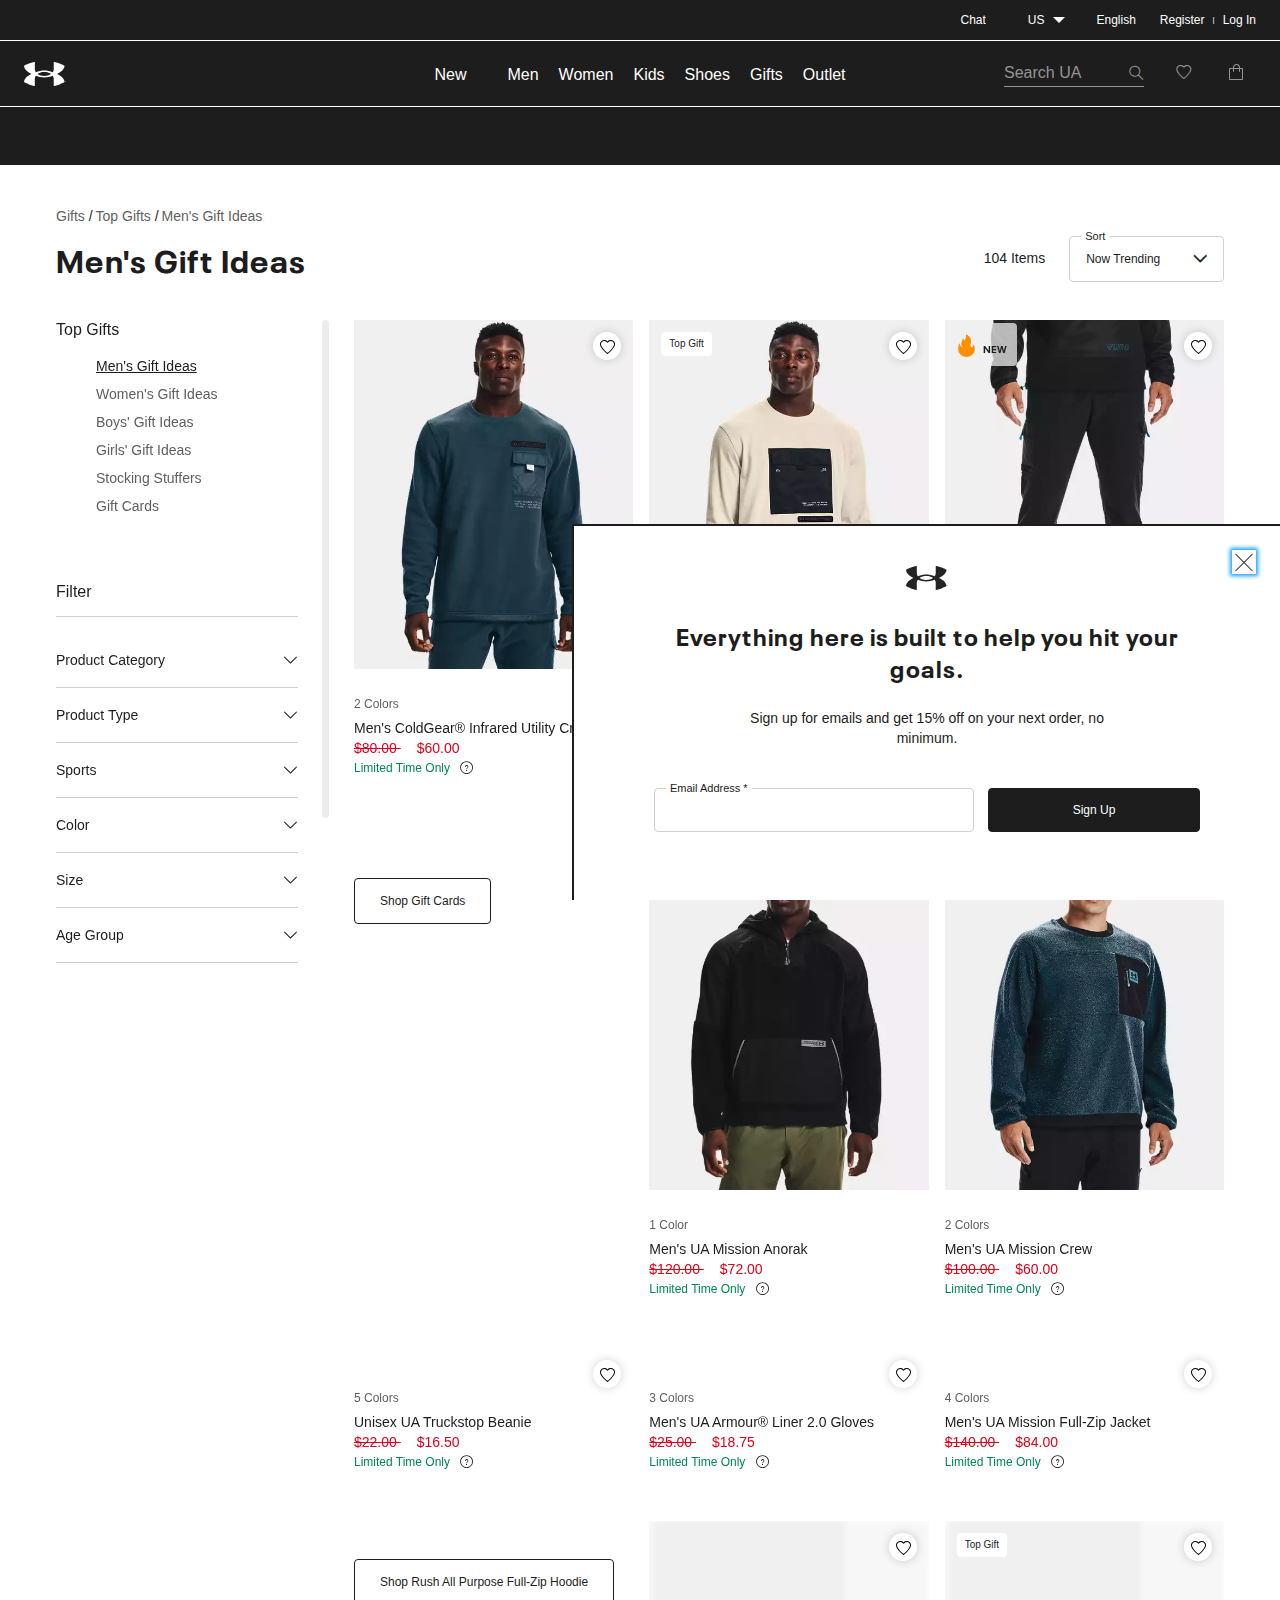
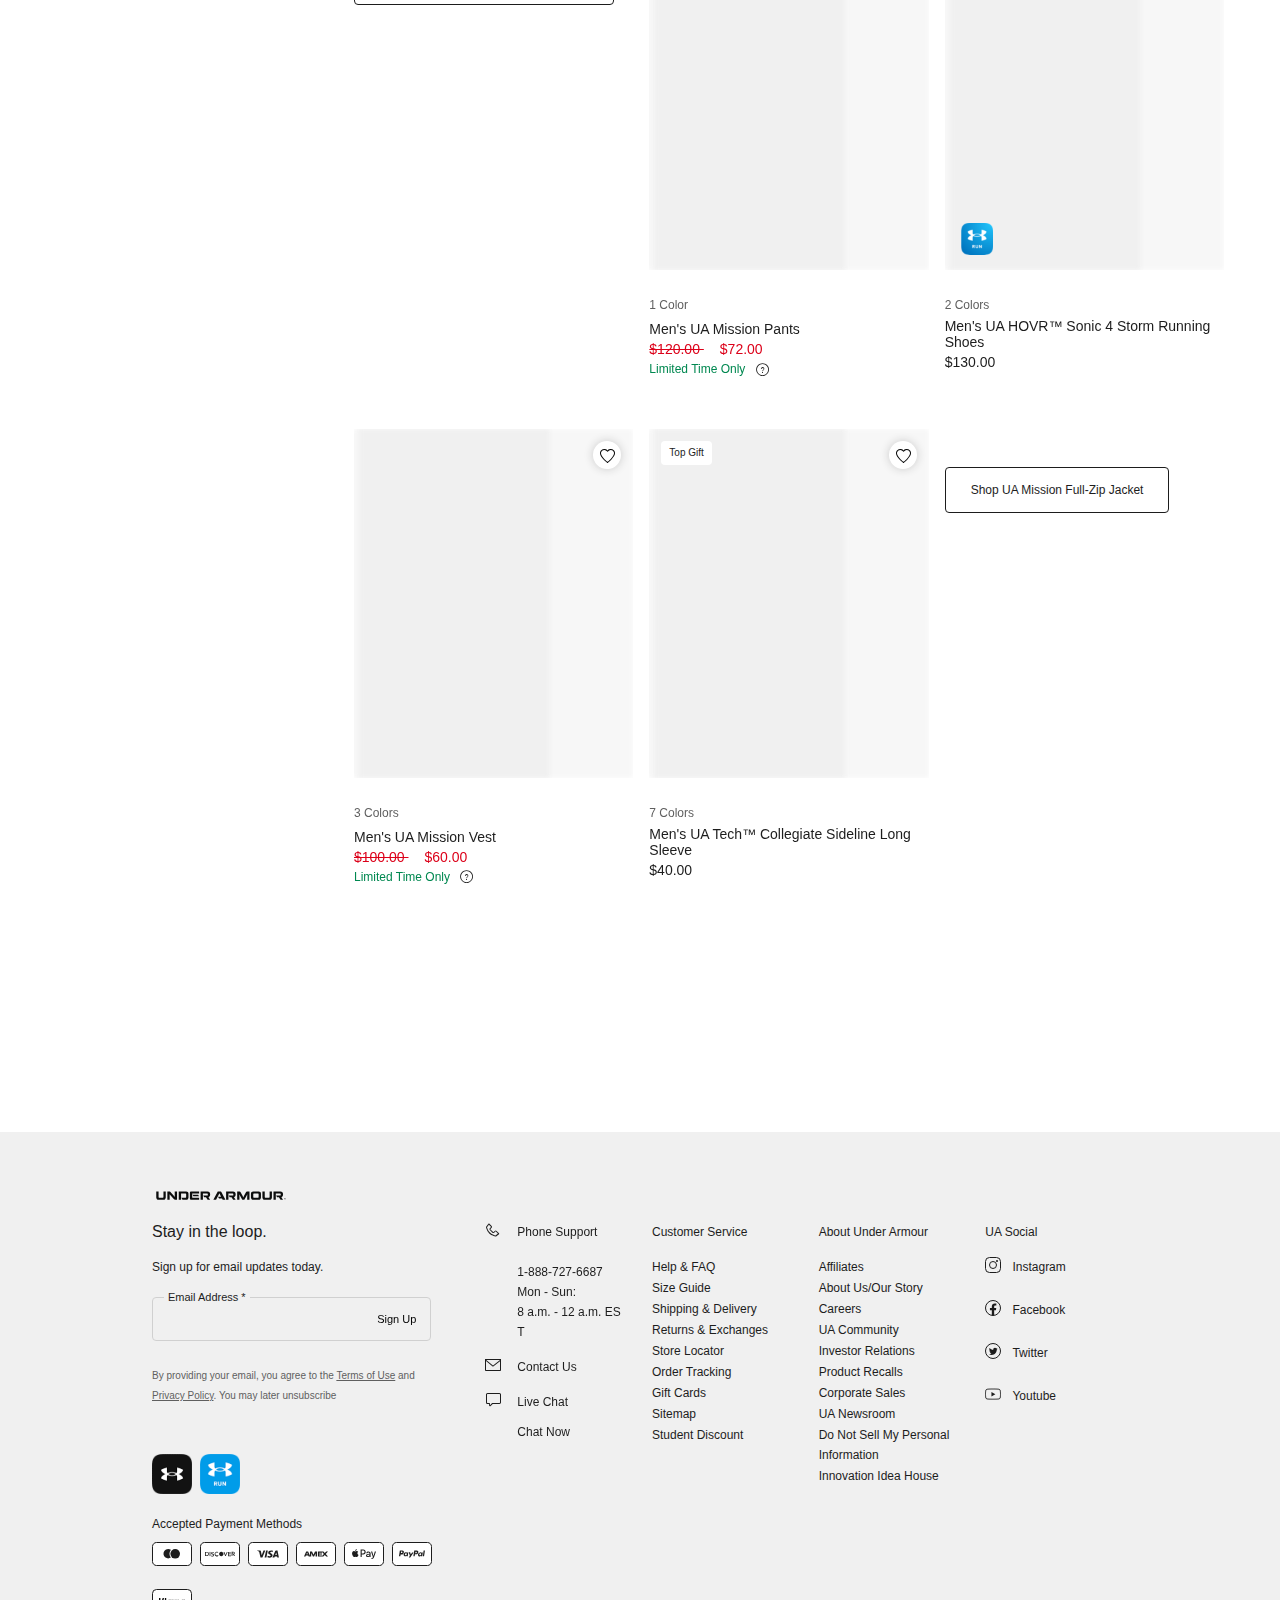
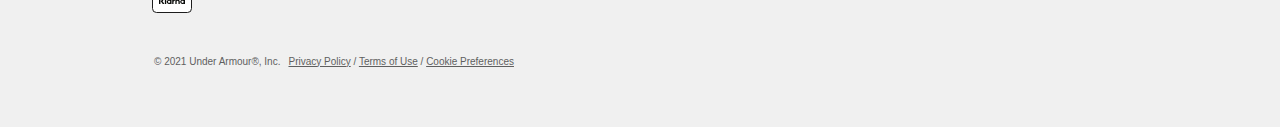
==== commit a7bef1a9: "Insert custom data" ====
--- a/men.html
+++ b/men.html
@@ -11563,6 +11563,14 @@
 
 <iframe src="./Men&#39;s Gift Ideas _ Under Armour_files/saved_resource(2).html" height="0" width="0" tabindex="-1" title="empty" class="hidden" style="display: none;"></iframe><script src="./Men&#39;s Gift Ideas _ Under Armour_files/jquery.slimscroll.min.js" async=""></script><script src="./Men&#39;s Gift Ideas _ Under Armour_files/jquery.hoverIntent.min.js" async=""></script><script src="./Men&#39;s Gift Ideas _ Under Armour_files/jquery.selectric.min.js" async=""></script><div style="width:0px; height:0px; display:none; visibility:hidden;" id="batBeacon347131543297"><img style="width:0px; height:0px; display:none; visibility:hidden;" id="batBeacon139345426468" width="0" height="0" alt="" src="./Men&#39;s Gift Ideas _ Under Armour_files/0"></div><img class="ywa-10000" src="./Men&#39;s Gift Ideas _ Under Armour_files/sp.pl.download" alt="dot image pixel" style="display: none;"><div style="display: none;"><img src="./Men&#39;s Gift Ideas _ Under Armour_files/track_page_view" width="0" height="0" title="blank image" alt="" aria-hidden="true" style="display: none;"></div><iframe height="0" width="0" style="display: none; visibility: hidden;" src="./Men&#39;s Gift Ideas _ Under Armour_files/activityi.html"></iframe><div style="display: none;"><img src="./Men&#39;s Gift Ideas _ Under Armour_files/track_page_view(1)" width="0" height="0" title="blank image" alt="" aria-hidden="true" style="display: none;"></div><a tabindex="-1" aria-hidden="true" href="https://www.underarmour.com/en-us/c/mens/top-gifts/?_pxhc=1640179120918" rel="nofollow" target="_blank" style="width: 0px; height: 0px; line-height: 0; display: none;"></a><form method="GET" action="https://tr.snapchat.com/cm/i" target="snap014720587653486206" accept-charset="utf-8" style="display: none;"><iframe id="snap014720587653486206" name="snap014720587653486206" src="./Men&#39;s Gift Ideas _ Under Armour_files/saved_resource(3).html"></iframe><input name="pid"></form><script src="./Men&#39;s Gift Ideas _ Under Armour_files/adsct" type="text/javascript"></script><iframe id="AWIN_CDT" src="./Men&#39;s Gift Ideas _ Under Armour_files/saved_resource(4).html" style="height: 0px !important; width: 0px !important; visibility: hidden !important; display: inherit !important; margin: 0px !important; border: 0px !important; padding: 0px !important;"></iframe><iframe id="paypal-offers--iframe-ebd363e6-71ae-412f-bb2d-6adc9683eeca" src="./Men&#39;s Gift Ideas _ Under Armour_files/index.html" data-merchant="5K96P58FENZKL-1" style="z-index: 2147483647; display: none;"></iframe><script type="text/javascript" src="./Men&#39;s Gift Ideas _ Under Armour_files/saved_resource"></script><script src="./Men&#39;s Gift Ideas _ Under Armour_files/CoreModule.js" defer=""></script><script src="./Men&#39;s Gift Ideas _ Under Armour_files/FeedbackButtonModule.js" defer=""></script><style type="text/css">.QSIFeedbackButton div,.QSIFeedbackButton dl,.QSIFeedbackButton dt,.QSIFeedbackButton dd,.QSIFeedbackButton ul,.QSIFeedbackButton ol,.QSIFeedbackButton li,.QSIFeedbackButton h1,.QSIFeedbackButton h2,.QSIFeedbackButton h3,.QSIFeedbackButton h4,.QSIFeedbackButton h5,.QSIFeedbackButton h6,.QSIFeedbackButton span,.QSIFeedbackButton pre,.QSIFeedbackButton form,.QSIFeedbackButton fieldset,.QSIFeedbackButton textarea,.QSIFeedbackButton p,.QSIFeedbackButton blockquote,.QSIFeedbackButton tr,.QSIFeedbackButton th,.QSIFeedbackButton td{ margin: 0; padding: 0;background-color: transparent; border: 0; font-size: 12px; line-height: normal; vertical-align:baseline; box-shadow: none; }.QSIFeedbackButton img{ height: auto; width: auto; margin: 0; padding: 0 }.QSIFeedbackButton ul,.QSIFeedbackButton ol{ margin: 12px 0; padding-left: 40px; }.QSIFeedbackButton ul li{ list-style-type: disc; }.QSIFeedbackButton ol li{ list-style-type: decimal; }.QSIFeedbackButton .scrollable{ -webkit-overflow-scrolling: touch; }.QSIFeedbackButton table{ border-collapse: collapse; border-spacing: 0; }.QSIFeedbackButton table td{ padding: 2px; }.QSIFeedbackButton iframe{ max-height: none; }.QSIFeedbackButton *{ box-sizing: content-box; }</style><div class="QSIFeedbackButton" style="position: fixed; visibility: hidden; inset: 0px; display: flex; flex-direction: column; justify-content: flex-end; align-items: flex-start; margin: 0px; padding: 0px; z-index: 2000000000;"><button role="button" style="position: fixed; visibility: visible; cursor: pointer; border: none; background-color: transparent; padding: 0px; margin: 0px; bottom: 611px; left: 1870px; width: 36px; transition: all 0.5s ease 0s;" id="QSIFeedbackButton-btn" aria-expanded="false" aria-controls="QSIFeedbackButton-target-container"><div style="background: rgb(39, 39, 39); color: rgb(255, 255, 255); padding: 10px; position: relative; font-size: 15px; display: flex; flex-direction: row; z-index: -1; writing-mode: vertical-rl; transform: rotateZ(180deg); border-top-right-radius: 0px; border-bottom-right-radius: 0px;"><div><div></div></div><div>Feedback</div></div></button></div><div id="QSIFeedbackButton-target-container" class="QSIFeedbackButton" role="dialog" aria-hidden="true" aria-labelledby="QSIFeedbackButton-btn" style="position: fixed; overflow: hidden; color: rgb(0, 0, 0); background-color: rgb(237, 237, 237); border-top: 2px solid rgb(166, 166, 166); border-right: none; border-bottom: 2px solid rgb(166, 166, 166); border-left: 2px solid rgb(166, 166, 166); border-image: initial; box-sizing: border-box; transition: all 0.5s ease 0s; margin: 0px; padding: 0px; z-index: 2000000001; height: 50%; border-radius: 2px 0px 0px 2px; max-width: 400px; width: 100vw; left: 100%; bottom: 426px;"><div id="QSIFeedbackButton-close-btn-container" style="background-color: transparent; padding-bottom: 10px; right: 10px; top: 10px; position: absolute; display: flex; justify-content: flex-end;"><button role="button" id="QSIFeedbackButton-close-btn" tabindex="-1" style="cursor: pointer; border: 0px; padding: 0px; background-color: transparent; z-index: 2000000001; margin: 0px;"><img src="./Men&#39;s Gift Ideas _ Under Armour_files/wr-dialog-close-btn-black.png" alt="Close" style="height: 17px; width: 17px;"></button><div id="QSIFeedbackButton-close-btn-background" style="position: absolute; width: 28px; height: 28px; border-radius: 14px; top: -5px; right: -5px; background-color: rgb(255, 255, 255); opacity: 0.5;"></div></div></div></body>
 
+<script type="text/javascript">
+	var idzCustomData = {
+	"order-status": "PREPARATION",
+	"time-since-order" : 7,
+	"product-availability": true
+	};
+	</script>
+
 <!-- START IADVIZE LIVECHAT -->
 <script type='text/javascript'>
 	(function() {
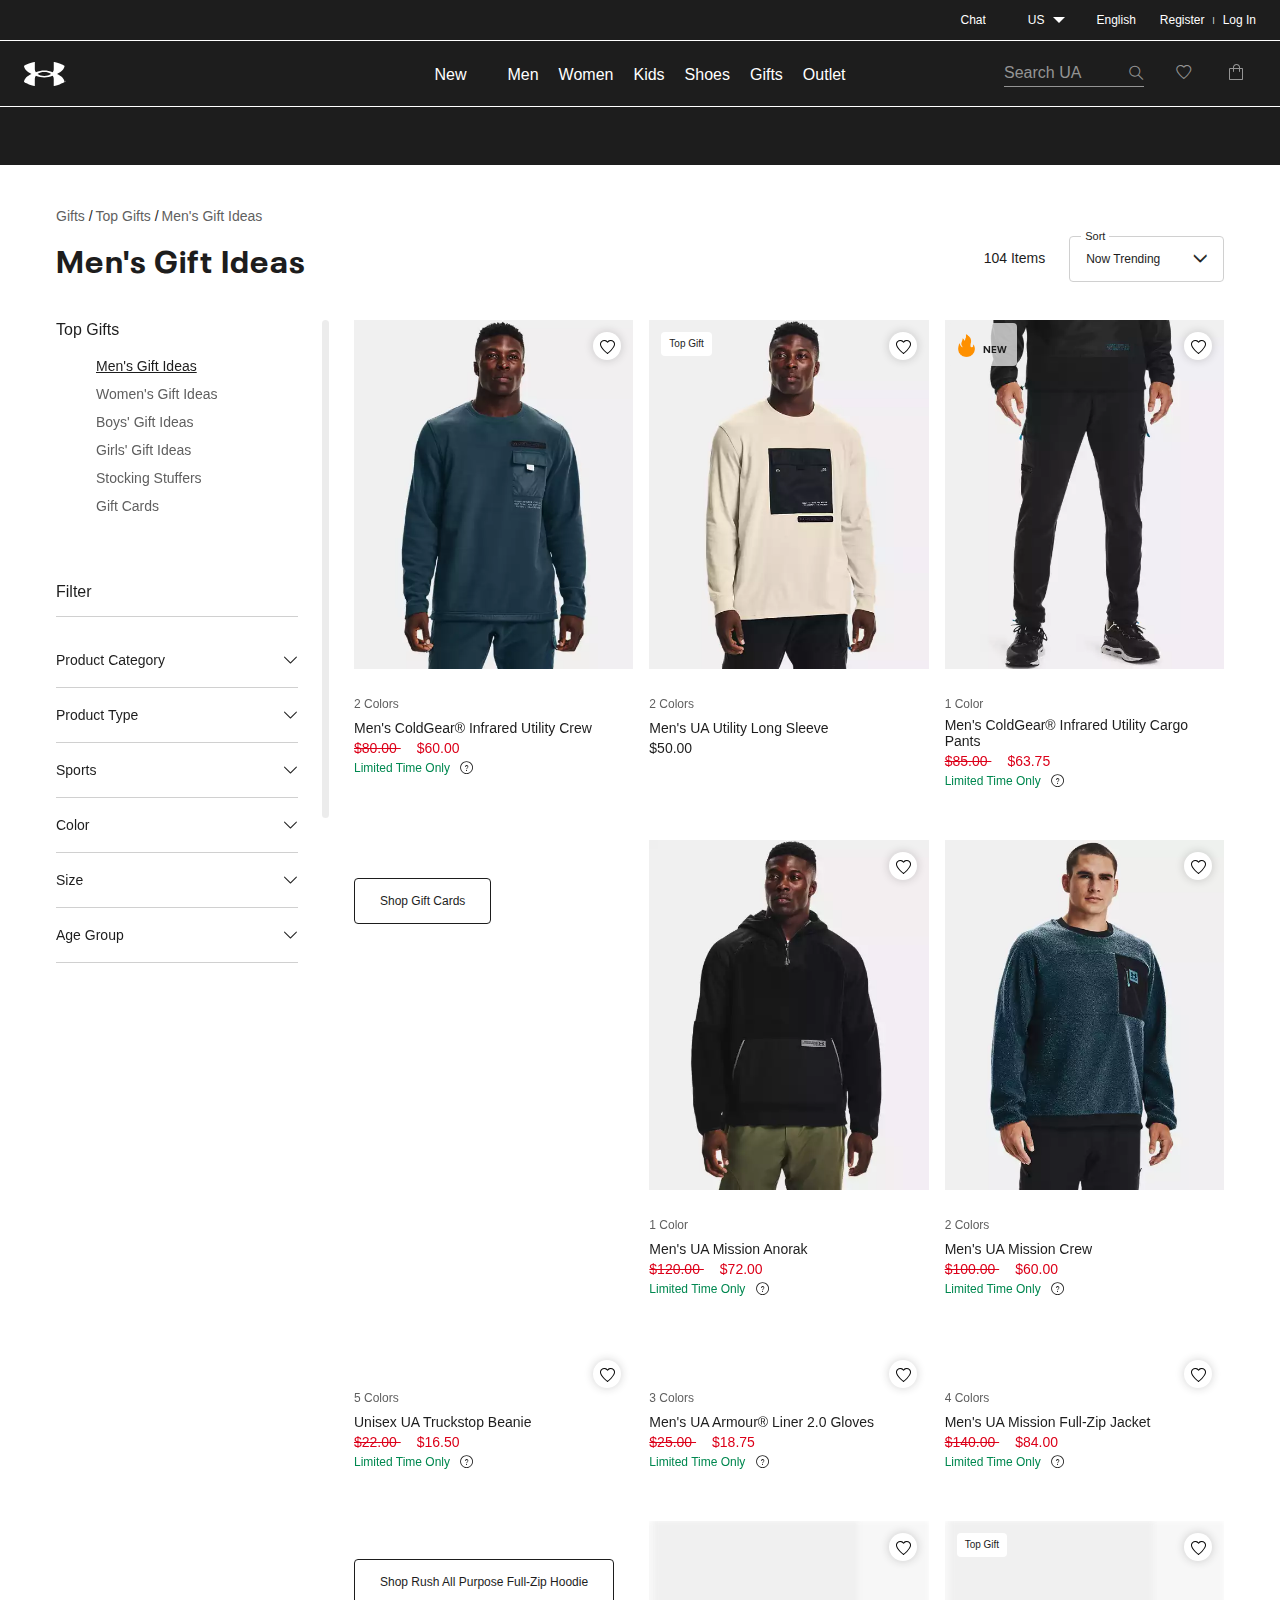
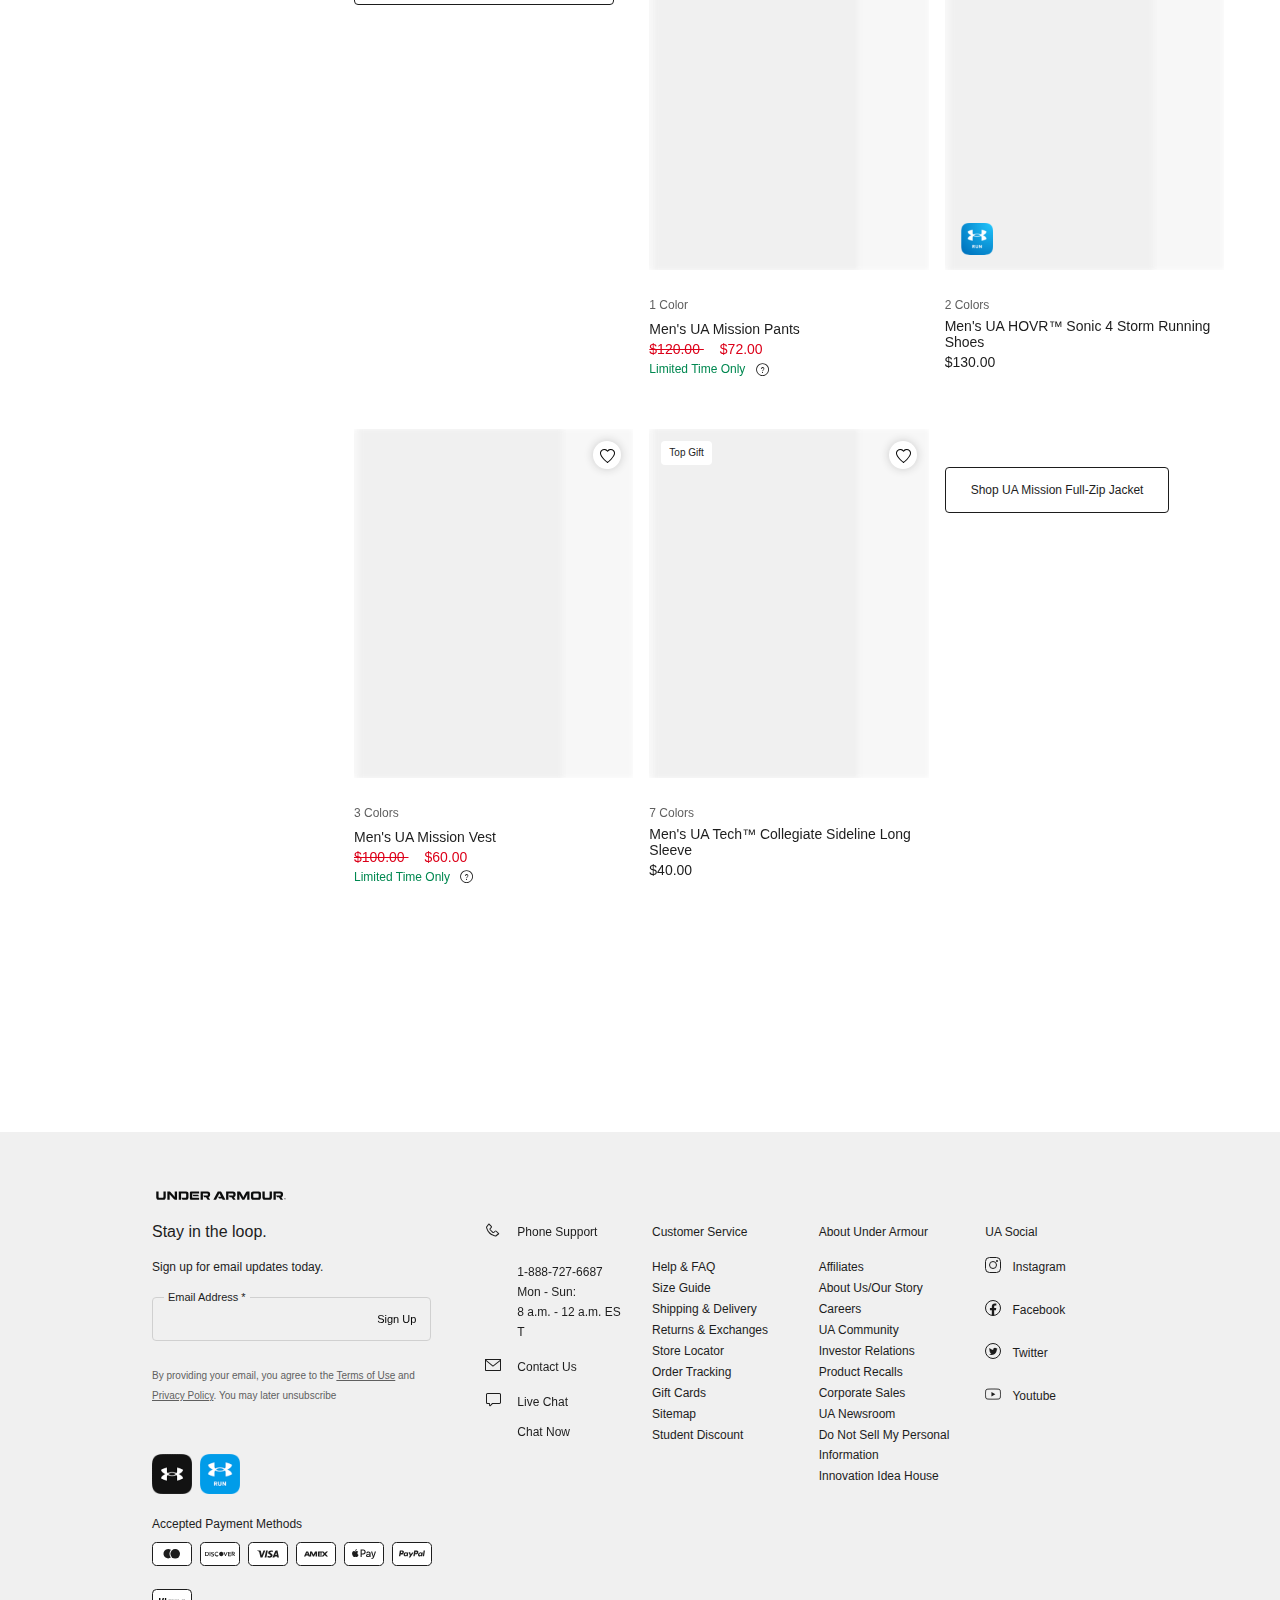
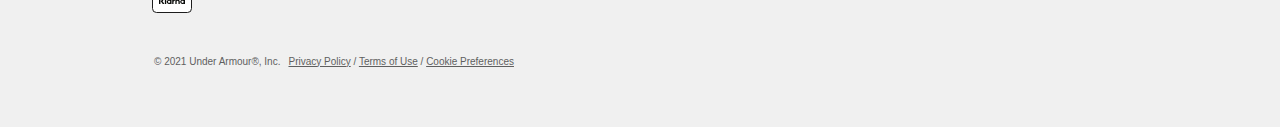
==== commit d61ba9c6: "Correct custom data" ====
--- a/men.html
+++ b/men.html
@@ -11566,10 +11566,11 @@
 <script type="text/javascript">
 	var idzCustomData = {
 	"order-status": "PREPARATION",
-	"time-since-order" : 7,
+	"hours-since-last-order" : 72,
 	"product-availability": true
 	};
 	</script>
+
 
 <!-- START IADVIZE LIVECHAT -->
 <script type='text/javascript'>
